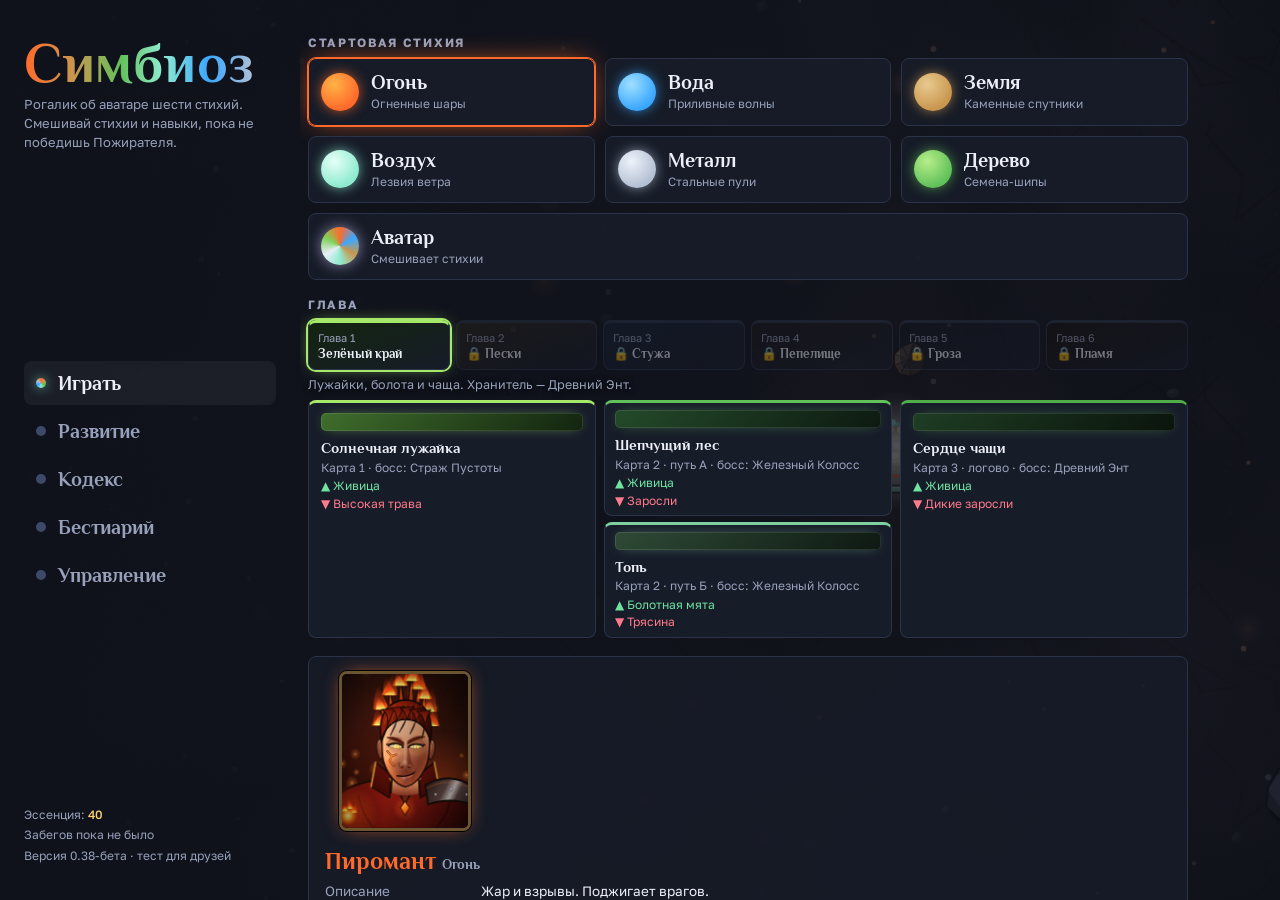
==== index.html @ 27c3c2d1 "Симбиоз v0.38-бета: сохранение забега в безопасной зоне, ходьба мышью (настройка), хранитель 1-й гла" ====
<!doctype html><html><head><meta charset=utf8><meta name=viewport content="width=device-width,initial-scale=1,viewport-fit=cover"><style>:root{color-scheme:light;box-sizing:border-box;padding-top:env(safe-area-inset-top,0px);padding-bottom:env(safe-area-inset-bottom,0px)}html{scroll-padding-top:env(safe-area-inset-top,0px)}body{margin:0;padding:0;font:14px -apple-system,BlinkMacSystemFont,sans-serif;background:#fff;color:#000}img{max-width:100%}[hidden]:not([hidden=until-found i]){display:none!important}</style></head><body>
<title>Симбиоз</title>
<link rel="stylesheet" href="https://fonts.googleapis.com/css2?family=Golos+Text:wght@400;500;700&family=Philosopher:wght@400;700&display=swap">
<style>
/* Layout: full-bleed arena canvas; menu is a left nav + right panel over a live avatar demo; in a run the HUD is a thin top strip plus a Dota-style dock (portrait, skill row over HP/mana, ult, 6-slot backpack). Single dark look by choice. */
:root{
  --ground:#0f121b;--panel:#171c29;--panel2:#1e2435;--line:#2b3348;--line2:#3d4968;
  --text:#eceff7;--dim:#98a1ba;
  --fire:#ff6a2b;--water:#3aa7ff;--earth:#c9974f;--air:#8febd0;--metal:#b4c0d4;--wood:#62c15a;
  --xp:#b79bff;--hp:#e0485c;--mana:#4f8cff;--gold:#ffd36b;--danger:#ff4d5e;
  --f-display:'Philosopher',Georgia,serif;
  --f-body:'Golos Text',system-ui,-apple-system,'Segoe UI',Roboto,sans-serif;
  color-scheme:dark;
}
*{box-sizing:border-box}
html,body{height:100%}
body{margin:0;background:var(--ground);color:var(--text);font:400 15px/1.45 var(--f-body);overflow:hidden;-webkit-user-select:none;user-select:none;touch-action:none}
button{font:inherit;color:inherit;cursor:pointer}
button:focus-visible,input:focus-visible,summary:focus-visible{outline:2px solid var(--air);outline-offset:2px}
#stage{position:fixed;inset:0;overflow:hidden;background:var(--ground)}
#c{position:absolute;inset:0;display:block;touch-action:none}
[hidden]{display:none!important}

.orb{--s:34px;width:var(--s);height:var(--s);border-radius:50%;flex:none;background:radial-gradient(circle at 35% 30%,var(--c2),var(--c1) 70%);box-shadow:0 0 14px -2px var(--c1)}
.orb.dual{background:conic-gradient(from 200deg,var(--c1) 0 50%,var(--c2) 50% 100%);box-shadow:0 0 14px -2px var(--c1),0 0 14px -2px var(--c2)}
.orb.sm{--s:16px}
.coin{display:inline-block;width:.8em;height:.8em;border-radius:50%;background:radial-gradient(circle at 35% 30%,#fff1b8,var(--gold) 65%,#b98a1c);vertical-align:-1px;margin-right:.3em}

/* ---------- HUD ---------- */
#hud{position:absolute;inset:0;pointer-events:none;padding:calc(10px + env(safe-area-inset-top,0px)) 16px 0}
.top{display:flex;gap:16px;align-items:flex-start;justify-content:space-between}
.wavebox{display:grid;gap:2px;min-width:0;flex:0 1 260px}
.wl{font:700 18px/1.1 var(--f-display);letter-spacing:.02em;text-shadow:0 2px 10px rgba(0,0,0,.7)}
.wt{font:700 34px/1 var(--f-display);font-variant-numeric:tabular-nums;text-shadow:0 2px 12px rgba(0,0,0,.7)}
.ws{font-size:12.5px;color:var(--dim);max-width:36ch;text-shadow:0 1px 6px rgba(0,0,0,.8)}
.bossbar{flex:1 1 260px;max-width:560px;display:grid;gap:4px;justify-items:center;min-width:0}
.bossbar .bn{font:700 16px var(--f-display);letter-spacing:.05em;text-shadow:0 2px 10px rgba(0,0,0,.8);text-align:center}
.bar{position:relative;height:14px;background:rgba(255,255,255,.09);border-radius:3px;overflow:hidden;width:100%}
.bar i{position:absolute;inset:0;transform-origin:left center}
.bar span{position:absolute;inset:0;display:grid;place-items:center;font-size:11px;font-weight:700;letter-spacing:.04em;font-variant-numeric:tabular-nums;text-shadow:0 1px 2px rgba(0,0,0,.7)}
.bar em{position:absolute;right:7px;top:0;bottom:0;display:flex;align-items:center;font-style:normal;font-size:10px;font-weight:700;opacity:.85;text-shadow:0 1px 2px #000;font-variant-numeric:tabular-nums}
.bar.boss{height:12px}.bar.boss i{background:linear-gradient(90deg,#8d3dd0,#d58bff)}
.bar.hp i{background:linear-gradient(90deg,#c03247,#ff6b7f)}
.bar.mp i{background:linear-gradient(90deg,#2c63d6,#78aeff)}
.meta{display:grid;justify-items:end;gap:3px;flex:none}
.gold{font:700 24px/1 var(--f-display);color:var(--gold);font-variant-numeric:tabular-nums;text-shadow:0 2px 10px rgba(0,0,0,.7)}
.sub{font-size:12.5px;color:var(--dim);font-variant-numeric:tabular-nums;text-shadow:0 1px 6px rgba(0,0,0,.8)}
.ghost{pointer-events:auto;background:rgba(23,28,41,.7);border:1px solid var(--line);border-radius:4px;padding:4px 10px;font-size:12.5px;color:var(--dim)}
.ghost:hover{color:var(--text);border-color:var(--dim)}
.act{pointer-events:auto;background:var(--text);color:#10131c;border:0;border-radius:6px;padding:8px 14px;font-weight:700;font-size:13px}
.act:hover{background:#fff}
.toast{position:absolute;left:16px;right:16px;top:26%;text-align:center;font:700 clamp(22px,5vw,36px)/1.15 var(--f-display);text-shadow:0 2px 18px rgba(0,0,0,.85);animation:toast 2.6s ease both;pointer-events:none}
.fps{position:fixed;left:8px;bottom:8px;z-index:60;padding:2px 6px;border-radius:4px;background:rgba(0,0,0,.6);font:600 11px var(--f-body);color:#9fe0ff;pointer-events:none;font-variant-numeric:tabular-nums}
.hint{position:absolute;left:50%;top:86px;transform:translateX(-50%);width:max-content;max-width:min(520px,calc(100% - 32px));background:rgba(11,14,22,.93);border:1px solid var(--line2);border-left:3px solid #ffd36b;border-radius:10px;padding:10px 14px;font-size:14px;line-height:1.4;color:#dfe5f3;pointer-events:none;box-shadow:0 10px 30px -10px #000;animation:hintIn .35s ease both;z-index:5}
.hint b{display:block;color:#ffd36b;font:700 16px var(--f-display);margin-bottom:2px}
.hint kbd{display:inline-block;padding:0 6px;border:1px solid var(--line2);border-radius:4px;background:#1a2030;font:600 12px var(--f-body);color:#fff}
@keyframes hintIn{from{opacity:0;transform:translate(-50%,-8px)}}
.toast small{display:block;font:400 14px/1.4 var(--f-body);color:var(--dim);margin-top:6px}
@keyframes toast{0%{opacity:0;transform:translateY(8px)}10%{opacity:1;transform:none}82%{opacity:1}100%{opacity:0}}
#prompt{position:absolute;left:50%;transform:translateX(-50%);bottom:calc(var(--dockh,130px) + 18px + env(safe-area-inset-bottom,0px));padding:6px 14px;background:rgba(15,18,27,.85);border:1px solid var(--line2);border-radius:999px;font-size:13px;pointer-events:none}
#useBtn{position:absolute;left:50%;transform:translateX(-50%);bottom:calc(var(--dockh,130px) + 60px + env(safe-area-inset-bottom,0px))}
.dashbtn{display:none;position:absolute;right:calc(14px + env(safe-area-inset-right,0px));bottom:calc(var(--dockh,130px) + 24px + env(safe-area-inset-bottom,0px));width:70px;height:70px;border-radius:50%;place-items:center;pointer-events:auto;background:rgba(143,235,208,.14);border:2px solid rgba(143,235,208,.5);font-weight:700;font-size:12px;letter-spacing:.06em;text-transform:uppercase;touch-action:none}
@media (pointer:coarse){.dashbtn{display:grid}}

/* ---------- Dock ---------- */
#dock{--sz:56px;--isz:44px;position:absolute;left:50%;transform:translateX(-50%);bottom:calc(8px + env(safe-area-inset-bottom,0px));display:flex;align-items:flex-end;gap:12px;padding:10px 12px;background:linear-gradient(#1b2233,#121722);border:1px solid var(--line2);border-radius:12px;box-shadow:0 14px 40px -10px #000,inset 0 1px 0 rgba(255,255,255,.05);pointer-events:auto;max-width:calc(100% - 16px)}
.portrait{--p:0;--c1:#fff;--c2:#aaa;position:relative;width:84px;height:84px;border-radius:50%;flex:none;background:conic-gradient(var(--xp) calc(var(--p)*1%),rgba(255,255,255,.1) 0);display:grid;place-items:center}
.portrait .pin{width:72px;height:72px;border-radius:50%;background:#0f131c;display:grid;place-items:center;position:relative}
.portrait .orb{--s:44px}
.portrait.pframe{width:122px;height:146px;border-radius:10px 10px 4px 10px;padding:4px;display:block;background:linear-gradient(160deg,#6a5530,#2a2214 40%,#4a3c22 70%,#8a7040);box-shadow:0 0 0 1px #000,0 0 22px -6px var(--c1),inset 0 1px 0 rgba(255,255,255,.25)}
.pframe canvas{display:block;width:114px;height:138px;border-radius:7px 7px 2px 7px;background:#000}
.pframe .shine{position:absolute;inset:4px;border-radius:7px 7px 2px 7px;pointer-events:none;background:linear-gradient(180deg,rgba(255,255,255,.07),transparent 22%,transparent 62%,rgba(0,0,0,.7));box-shadow:inset 0 0 14px rgba(0,0,0,.7)}
.pframe .pname{position:absolute;left:9px;right:9px;bottom:14px;font:600 12.5px/1.1 var(--f-display);color:#fff;text-shadow:0 2px 4px #000,0 0 8px #000;pointer-events:none}
.pframe .pname small{display:block;font:700 8.5px var(--f-body);letter-spacing:.12em;text-transform:uppercase;color:var(--c1)}
.pframe .pxp{position:absolute;left:8px;right:8px;bottom:7px;height:5px;border-radius:3px;background:rgba(0,0,0,.65);box-shadow:0 0 0 1px #000;overflow:hidden}
.pframe .pxp i{display:block;height:100%;width:0;background:linear-gradient(90deg,#8a6a20,#ffd56a);box-shadow:0 0 6px #ffd56a}
.portrait.pframe b{right:-9px;top:-9px;bottom:auto;min-width:32px;height:32px;border-radius:50%;background:radial-gradient(circle at 35% 30%,#8a7040,#2a2010 75%);border:0;box-shadow:0 0 0 2px #000,0 0 0 3px #b89a50,0 3px 8px #000;color:#fff4d0}
.pframe.hurt{animation:phurt .9s ease-in-out infinite}
@keyframes phurt{50%{box-shadow:0 0 0 1px #000,0 0 26px 2px #d01010,inset 0 1px 0 rgba(255,255,255,.25)}}
.pdetail .mpc{float:right;width:132px;height:160px;margin:0 0 8px 14px;border-radius:8px;border:3px solid #6a5530;box-shadow:0 0 0 1px #000,0 0 20px -6px var(--c1);background:#000}
.portrait b{position:absolute;right:-2px;bottom:-2px;min-width:26px;height:26px;padding:0 6px;border-radius:13px;background:var(--panel2);border:1px solid var(--line2);display:grid;place-items:center;font:700 14px var(--f-display);font-variant-numeric:tabular-nums}
.hstats{width:150px;margin-left:10px;align-self:stretch;display:flex;flex-direction:column;justify-content:center;gap:3px;padding:2px 2px 2px 0}
.hstats .sh{font:600 9.5px var(--f-body);letter-spacing:.16em;text-transform:uppercase;color:#6a7591;margin:0 0 3px 2px;padding-bottom:4px;border-bottom:1px solid rgba(255,255,255,.07);display:flex;justify-content:space-between;gap:6px}
.hstats .sh b{color:var(--c1);letter-spacing:.06em;white-space:nowrap}
.st{--sc:#fff;display:grid;grid-template-columns:22px 1fr auto;align-items:center;gap:7px;padding:3px 6px 3px 3px;border-radius:6px;background:linear-gradient(90deg,rgba(255,255,255,.035),transparent);font-variant-numeric:tabular-nums;cursor:help;pointer-events:auto}
.st:hover{background:linear-gradient(90deg,rgba(255,255,255,.09),transparent)}
.st i{width:22px;height:22px;border-radius:6px;display:grid;place-items:center;background:radial-gradient(circle at 35% 30%,color-mix(in srgb,var(--sc) 35%,#000),#0b0e15 85%);box-shadow:inset 0 0 0 1px color-mix(in srgb,var(--sc) 45%,transparent),0 0 8px -3px var(--sc)}
.st svg{width:13px;height:13px;fill:none;stroke:var(--sc);stroke-width:2;stroke-linecap:round;stroke-linejoin:round}
.st span{font-size:11px;color:#93a0bc;white-space:nowrap}
.st b{font:700 14px var(--f-display);color:#f2f5fb;text-shadow:0 1px 2px #000}
.st.main{box-shadow:inset 0 0 0 1px color-mix(in srgb,var(--sc) 55%,transparent);background:linear-gradient(90deg,color-mix(in srgb,var(--sc) 18%,transparent),transparent)}
.st.main span::after{content:' ★';color:#ffd36b;font-size:10px}
.st .up{font-size:9px;color:#6fe3a0;margin-left:3px;font-family:var(--f-body)}
@media(max-width:760px){.hstats{display:none}}
.dmain{display:grid;gap:8px;min-width:0}
.skills{display:flex;gap:6px;align-items:flex-end}
.skrow{display:flex;gap:10px;align-items:flex-end}
.slot.pas{--sz:52px;border-radius:50%;border:2px solid #000;box-shadow:0 0 0 2px var(--c1),0 0 12px -2px var(--c1);background:#0c1018;cursor:pointer;overflow:visible;margin-bottom:4px}
.slot.pas canvas{width:100%;height:100%;border-radius:50%;display:block}
.slot.pas .pp{position:absolute;left:50%;bottom:-8px;transform:translateX(-50%);display:flex;gap:2px}
.slot.pas .pp b{width:9px;height:5px;border-radius:2px;background:#222a3a;border:1px solid #000}.slot.pas .pp b.on{background:var(--c1);box-shadow:0 0 5px var(--c1)}
.slot.pas.can{animation:pasp 1s infinite alternate}@keyframes pasp{to{box-shadow:0 0 0 2px #ffd36a,0 0 16px #ffd36a}}
.tip .pl{opacity:.45;margin-top:3px}.tip .pl.on{opacity:1}
@media(max-width:700px){.slot.pas{--sz:40px}}
.dbars{display:grid;gap:4px;min-width:0}
.dbars .bar{height:20px}.dbars .bar.mp{height:15px}
.slot{--c1:#4a5575;--c2:#8d99b8;position:relative;width:var(--sz);height:var(--sz);border-radius:9px;border:1px solid var(--line2);padding:0;overflow:hidden;color:#fff;background:radial-gradient(circle at 30% 22%,var(--c2) -20%,var(--c1) 62%,#0d1018 150%);box-shadow:inset 0 0 0 1px rgba(0,0,0,.35),0 0 14px -6px var(--c1);flex:none}
.slot.empty{background:rgba(255,255,255,.03);border:1px dashed var(--line2);box-shadow:none;color:var(--dim)}
.slot.ult.locked{filter:grayscale(.8);opacity:.6}
.slot.sk.auto{animation:autoPulse 1.6s ease-in-out infinite}
@keyframes autoPulse{50%{box-shadow:inset 0 0 0 2px #ffd36b,0 0 14px -2px #ffd36b}}
.slot .autob{position:absolute;right:3px;top:3px;min-width:14px;height:14px;padding:0 3px;border-radius:4px;background:#ffd36b;color:#1a1408;font:800 10px/14px var(--f-body);text-align:center;pointer-events:none}
.slot.ult{--sz:64px;width:64px;height:64px;border-color:var(--gold);box-shadow:inset 0 0 0 1px rgba(0,0,0,.35),0 0 18px -4px var(--c1)}
.slot:hover{border-color:#fff}
.slot .ic{position:absolute;inset:0;display:grid;place-items:center}
.slot .ic svg{width:58%;height:58%;filter:drop-shadow(0 1px 2px rgba(0,0,0,.6))}
.slot .key{position:absolute;left:3px;top:2px;font-size:11px;font-weight:700;color:#fff;text-shadow:0 1px 2px #000;padding:0 3px;background:rgba(0,0,0,.45);border-radius:3px}
.slot .cost{position:absolute;right:3px;bottom:2px;font-size:10.5px;font-weight:700;color:#9cc4ff;text-shadow:0 1px 2px #000;font-variant-numeric:tabular-nums}
.slot .lv{position:absolute;left:3px;bottom:3px;display:flex;gap:1.5px}
.slot .lv u{width:4px;height:4px;border-radius:50%;background:rgba(255,255,255,.28);text-decoration:none}
.slot .lv u.on{background:#fff}
.slot .cdov{position:absolute;inset:0;background:rgba(8,10,16,.74);transform-origin:bottom center;transform:scaleY(0)}
.slot .cdt{position:absolute;inset:0;display:grid;place-items:center;font:700 18px var(--f-display);text-shadow:0 1px 3px #000;font-variant-numeric:tabular-nums}
.slot.nomana{filter:saturate(.35) brightness(.72);border-color:#33508a}
.slot .ch{position:absolute;right:3px;top:2px;font-size:11px;font-weight:700;background:rgba(0,0,0,.55);padding:0 4px;border-radius:3px}
.slot.item{--sz:var(--isz);width:var(--isz);height:var(--isz)}
.bag{display:grid;grid-template-columns:repeat(3,var(--isz));gap:5px}
.bagbox{display:grid;gap:5px;justify-items:end}
.bagbox .gold{font-size:16px}
@media (max-width:760px){
  #dock{--sz:44px;--isz:34px;gap:8px;padding:8px;flex-wrap:wrap;justify-content:center}
  .portrait{width:56px;height:56px}.portrait .pin{width:48px;height:48px}.portrait .orb{--s:30px}.portrait b{min-width:20px;height:20px;font-size:12px}
  .portrait.pframe{width:74px;height:88px;padding:3px}.pframe canvas{width:68px;height:82px}.pframe .pname{display:none}.portrait.pframe b{min-width:24px;height:24px;font-size:12px;right:-7px;top:-7px}.pdetail .mpc{width:96px;height:116px}
  .slot.ult{--sz:50px;width:50px;height:50px}
  .slot .key{font-size:9px}.slot .cost{font-size:9px}
  .skills{gap:4px}
  .wt{font-size:26px}.wl{font-size:15px}
}
#tip{position:fixed;z-index:50;max-width:290px;padding:10px 12px;background:#0b0e16;border:1px solid var(--line2);border-radius:8px;font-size:13px;pointer-events:none;box-shadow:0 10px 30px -8px #000}
#tip .tn{font:700 17px var(--f-display);margin-bottom:2px}
#tip .tm{color:var(--dim);font-size:12px;margin-bottom:6px}
#tip .tm b{color:#9cc4ff;font-weight:500}
#tip .td{color:#cdd3e4}
#tip .tu{margin-top:6px;color:var(--dim);font-size:12px}
.slot .ic svg.ri{width:78%;height:78%}
.ri .a{fill:var(--c1);stroke:#05070c;stroke-width:.9;stroke-linejoin:round}
.ri .b{fill:var(--c2);stroke:#05070c;stroke-width:.7;stroke-linejoin:round}
.ri .h{fill:#fff;opacity:.55}.ri .d{fill:#0b0e16;opacity:.9}.ri .ff{fill:#ffd36b}
.slot.r1{outline:2px solid #6fe39a;outline-offset:-2px}
.slot.r2{outline:2px solid #5fb0ff;outline-offset:-2px}
.slot.r3{outline:2px solid #c47bff;outline-offset:-2px;box-shadow:0 0 12px -2px #c47bff}
.slot.r4{outline:2px solid #ffb347;outline-offset:-2px;box-shadow:0 0 16px -2px #ffb347;animation:rarGlow 2.2s ease-in-out infinite}
@keyframes rarGlow{50%{box-shadow:0 0 22px 0 #ffb347}}
.item[data-r]{border-color:color-mix(in srgb,var(--rc) 45%,var(--line));background:linear-gradient(180deg,color-mix(in srgb,var(--rc) 16%,transparent),transparent 70px),var(--panel2)}
.item .rar{font-weight:700}
#tip .tsyn{margin-top:6px;padding:6px 8px;border-radius:6px;background:rgba(255,255,255,.04);border:1px dashed var(--line2);font-size:12px;color:var(--dim)}
#tip .tsyn b{color:#c9b3ff}#tip .tsyn.on{border-style:solid;border-color:#c47bff;color:#e0d4ff}#tip .tsyn.on b{color:#ffd36b}
#tip .tst{margin-top:6px;display:grid;gap:3px;font-size:12.5px}
#tip .tst div{display:flex;justify-content:space-between;gap:10px}
#tip .tst i{font-style:normal;color:var(--dim);white-space:nowrap}#tip .tst i b{color:#e8eef8}


/* ---------- Overlays ---------- */
.overlay{position:absolute;inset:0;display:flex;padding:16px;overflow:auto;touch-action:pan-y;background:rgba(10,12,18,.82)}
.overlay>*{margin:auto}
h2.sec{margin:0 0 8px;font:700 12px/1.2 var(--f-body);letter-spacing:.14em;text-transform:uppercase;color:var(--dim)}
.chips{display:flex;flex-wrap:wrap;gap:6px}
.chip{display:inline-flex;align-items:center;gap:7px;padding:4px 10px 4px 7px;background:rgba(23,28,41,.85);border:1px solid var(--line);border-radius:999px;font-size:12.5px}
.chip b{font-weight:500}
.chip.stat{padding:3px 9px;color:var(--dim)}.chip.stat b{color:var(--text)}
.pips{display:inline-flex;gap:2px}
.pips u{width:5px;height:9px;border-radius:1px;background:rgba(255,255,255,.14);text-decoration:none}
.pips u.on{background:var(--c1)}
.btn{background:var(--text);color:#10131c;border:0;border-radius:6px;padding:11px 20px;font-weight:700}
.btn:hover{background:#fff}
.btn:disabled{opacity:.4;cursor:not-allowed}
.btn.alt{background:transparent;color:var(--text);border:1px solid var(--line2)}
.btn.alt:hover{border-color:var(--dim);background:transparent}
.btn.sm{padding:6px 12px;font-size:13px}
.btn.danger{background:transparent;color:var(--danger);border:1px solid #6a2b36}

/* menu */
#menu{position:absolute;inset:0;display:grid;grid-template-columns:minmax(230px,300px) minmax(0,1fr);background:linear-gradient(90deg,rgba(15,18,27,.97) 0,rgba(15,18,27,.9) 40%,rgba(15,18,27,.55) 100%)}
.mnav{padding:clamp(18px,4vh,36px) 24px;display:flex;flex-direction:column;justify-content:space-between;gap:20px;min-height:0}
h1{margin:0;font:700 clamp(40px,4.4vw,60px)/.95 var(--f-display);letter-spacing:.01em;background:linear-gradient(90deg,var(--fire),var(--earth) 22%,var(--wood) 42%,var(--air) 60%,var(--water) 80%,var(--metal));-webkit-background-clip:text;background-clip:text;color:transparent;width:fit-content}
.tag{margin:6px 0 0;color:var(--dim);font-size:13px;max-width:30ch}
.tabs{display:grid;gap:4px}
.tab{display:flex;align-items:center;gap:12px;text-align:left;background:none;border:0;border-radius:8px;padding:11px 12px;font:700 20px var(--f-display);color:var(--dim)}
.tab::before{content:"";width:10px;height:10px;border-radius:50%;background:var(--line2);flex:none}
.tab:hover{color:var(--text)}
.tab.on{color:var(--text);background:rgba(255,255,255,.05)}
.tab.on::before{background:conic-gradient(var(--fire),var(--earth),var(--wood),var(--air),var(--water),var(--metal),var(--fire));box-shadow:0 0 12px -1px var(--air)}
.mfoot{font-size:12px;color:var(--dim);display:grid;gap:3px}
.mfoot b{color:var(--gold);font-weight:500}
.mpanel{padding:clamp(18px,4vh,36px) 24px clamp(18px,4vh,36px) 8px;overflow:auto;touch-action:pan-y;min-width:0}
.mpanel>section{display:grid;gap:18px;max-width:880px}
.picks{display:grid;grid-template-columns:repeat(3,minmax(0,1fr));gap:10px}
.pick.ava{grid-column:1/-1}.pick.ava .orb{background:conic-gradient(#ff6a2b,#3aa7ff,#c9974f,#8febd0,#e8eef8,#7fd15a,#ff6a2b)!important;box-shadow:0 0 14px rgba(216,200,255,.6)}
.pick{display:grid;grid-template-columns:auto 1fr;gap:3px 12px;align-items:center;text-align:left;padding:12px;background:rgba(23,28,41,.9);border:1px solid var(--line);border-radius:8px;min-width:0}
.pick .orb{--s:38px;grid-row:1/3}
.pick b{font:700 20px/1.1 var(--f-display)}
.pick small{color:var(--dim);font-size:12px;line-height:1.35}
.pick.on{border-color:var(--c1);box-shadow:0 0 0 1px var(--c1),0 0 28px -8px var(--c1)}
.pick:hover{border-color:var(--c1)}
.pdetail{display:grid;gap:8px;padding:14px 16px;background:rgba(23,28,41,.8);border:1px solid var(--line);border-radius:8px}
.pdetail h3{margin:0;font:700 24px var(--f-display)}
.pdetail dl{display:grid;grid-template-columns:auto 1fr;gap:4px 14px;margin:0;font-size:13.5px}
.pdetail dt{color:var(--dim)}.pdetail dd{margin:0}
.playrow{display:flex;gap:12px;align-items:center;flex-wrap:wrap}
.maps{grid-template-columns:repeat(2,minmax(0,1fr))}
.msw{grid-row:1/3;width:38px;height:38px;border-radius:9px;background:linear-gradient(135deg,var(--a),var(--b));box-shadow:inset 0 0 0 1px rgba(255,255,255,.12),0 0 16px -4px var(--c1)}
.metas{display:grid;grid-template-columns:repeat(auto-fill,minmax(235px,1fr));gap:10px}
.meta-card{display:grid;gap:6px;padding:12px 14px;background:rgba(23,28,41,.9);border:1px solid var(--line);border-radius:8px}
.meta-card h4{margin:0;font:700 18px var(--f-display)}
.meta-card p{margin:0;font-size:13px;color:var(--dim)}
.meta-card .row{display:flex;justify-content:space-between;align-items:center;gap:8px}
.ess{font:700 22px var(--f-display);color:#9fe0ff}
details{background:rgba(23,28,41,.85);border:1px solid var(--line);border-radius:8px;padding:2px 14px}
summary{cursor:pointer;padding:11px 0;font:700 18px var(--f-display)}
details>div{padding:2px 0 14px;display:grid;gap:8px}
.cx{display:grid;grid-template-columns:auto 1fr;gap:3px 12px;align-items:start;font-size:13.5px;padding:6px 0;border-top:1px solid var(--line)}
.cx:first-child{border-top:0}
.bs{display:grid;grid-template-columns:repeat(auto-fill,minmax(250px,1fr));gap:10px}
.be{display:grid;grid-template-columns:72px 1fr;gap:4px 12px;padding:12px;border:1px solid var(--line);border-radius:8px;background:rgba(255,255,255,.03)}
.be .ic{grid-row:1/4;width:64px;height:64px;border-radius:50%;margin:4px;background:radial-gradient(circle at 50% 45%,color-mix(in srgb,var(--bc) 22%,#1a2030),#0b0e16 72%)}
.be .ic.phys{box-shadow:0 0 0 3px #ff5a4a,0 0 0 6px rgba(255,90,74,.25);clip-path:none;outline:2px dashed #ff5a4a;outline-offset:5px}
.be .ic.magic{box-shadow:0 0 0 3px #5ab0ff,0 0 16px 3px #5ab0ff}
.be .ic.mixed{box-shadow:0 0 0 3px #ff5a4a,0 0 0 6px #5ab0ff}
.be strong{font:700 17px var(--f-display)}
.be .tp{font-size:11px;letter-spacing:.08em;text-transform:uppercase;font-weight:700}
.be .tp.phys{color:#ff7a6a}.be .tp.magic{color:#7ac0ff}.be .tp.mixed{color:#e0a8ff}
.be .bst{grid-column:2;font-size:12.5px;color:#c5cbdd}.be p{grid-column:1/-1;margin:4px 0 0;font-size:12.5px;color:var(--dim)}
.cx b{font-weight:500}.cx span{color:var(--dim)}
.kgrid{display:grid;grid-template-columns:repeat(auto-fill,minmax(250px,1fr));gap:6px 20px}
.krow{display:flex;justify-content:space-between;align-items:center;gap:10px;padding:5px 0;border-bottom:1px solid var(--line);font-size:14px}
.kbtn{min-width:78px;padding:5px 10px;background:var(--panel2);border:1px solid var(--line2);border-radius:5px;font-weight:700;font-size:13px}
.kbtn.listen{border-color:var(--air);color:var(--air)}
.setrow{display:flex;gap:16px;align-items:center;flex-wrap:wrap}
input[type=range]{accent-color:var(--air)}
@media (max-width:760px){
  #menu{grid-template-columns:minmax(0,1fr);grid-template-rows:auto minmax(0,1fr);background:rgba(15,18,27,.93)}
  .mnav{padding:12px 16px 4px;flex-direction:column;gap:8px}
  .tabs{grid-auto-flow:column;grid-auto-columns:1fr;overflow:auto}
  .tab{font-size:15px;padding:8px;justify-content:center}.tab::before{display:none}
  .mfoot{display:none}.tag{display:none}h1{font-size:40px}
  .mpanel{padding:10px 16px 16px}
  .picks{grid-template-columns:repeat(2,minmax(0,1fr))}
}

/* level up */
.lu{width:min(880px,100%);display:grid;gap:16px}
.lu h3,.go h3{margin:0;font:700 clamp(30px,6vw,46px)/1 var(--f-display)}
.lu p.s{margin:0;color:var(--dim)}
.cards{display:grid;grid-template-columns:repeat(auto-fit,minmax(215px,1fr));gap:12px}
button.card{position:relative;display:grid;grid-template-columns:44px 1fr;gap:2px 14px;text-align:left;padding:16px;background:var(--panel);border:1px solid var(--line);border-radius:8px;min-width:0}
button.card .orb{grid-column:1;grid-row:1/4;--s:44px;align-self:start}
button.card .tg{grid-column:2;font-size:11px;letter-spacing:.12em;text-transform:uppercase;color:var(--c1)}
button.card strong{grid-column:2;font:700 21px/1.15 var(--f-display)}
button.card em{grid-column:2;font-style:normal;font-size:12.5px;color:var(--dim)}
button.card p{grid-column:1/-1;margin:10px 0 0;color:#c5cbdd;font-size:14px}
button.card.pv{grid-template-columns:1fr}
button.card.pv .orb{display:none}
button.card.pv .tg,button.card.pv strong,button.card.pv em{grid-column:1}
button.card .cprev{grid-column:1;width:100%;height:104px;margin:-4px 0 10px;border-radius:6px;background:radial-gradient(ellipse at 50% 62%,color-mix(in srgb,var(--c1) 24%,#0d1019),#080a11 78%);border:1px solid rgba(255,255,255,.07)}
button.card.pv kbd{z-index:2;background:rgba(6,8,14,.6)}
button.card .cm{grid-column:1/-1;margin-top:6px;font-size:12px;color:#9cc4ff}
button.card kbd{position:absolute;top:10px;right:12px;font:500 11px var(--f-body);color:var(--dim);border:1px solid var(--line);border-radius:3px;padding:0 5px}
button.card:hover,button.card:focus-visible{border-color:var(--c1);box-shadow:0 0 0 1px var(--c1),0 12px 30px -14px var(--c1);outline:none;transform:translateY(-2px)}
button.card.fuse{background:linear-gradient(var(--panel),var(--panel)) padding-box,linear-gradient(120deg,var(--c1),var(--c2)) border-box;border:1px solid transparent}
button.card.fuse .tg{background:linear-gradient(90deg,var(--c1),var(--c2));-webkit-background-clip:text;background-clip:text;color:transparent;font-weight:700}

/* tree */
.tr{width:min(1040px,100%);margin:auto;display:grid;gap:12px;background:var(--panel);border:1px solid var(--line);border-radius:12px;padding:16px}
.trh{display:flex;justify-content:space-between;align-items:center;gap:12px}
.trh h3{margin:0;font:700 30px var(--f-display)}.trh p{margin:2px 0 0;color:var(--dim);font-size:13px}
.trb{display:grid;grid-template-columns:230px minmax(0,1fr);gap:14px}
.trl{display:grid;gap:5px;align-content:start;max-height:70vh;overflow:auto}
.trl h4{margin:8px 0 2px;font-size:11px;letter-spacing:.14em;text-transform:uppercase;color:var(--dim)}
.trl button{display:flex;align-items:center;justify-content:space-between;gap:8px;text-align:left;padding:5px 8px;border:1px solid var(--line);border-radius:6px;background:rgba(255,255,255,.03);font-size:14px}
.trl button small{color:var(--dim);font-size:11px}
.trl button.sel{border-color:var(--c1,#9cc4ff);box-shadow:0 0 0 1px var(--c1,#9cc4ff)}
.trl button.lock{opacity:.45}
.trl button .tl{flex:1;display:grid;gap:1px;min-width:0}.trl button .tl b{font-weight:500}
.trl .tth{width:52px;height:30px;flex:none;border-radius:5px;background:radial-gradient(circle,#1d2333,#0c0f17);box-shadow:inset 0 0 0 1px rgba(255,255,255,.06)}
.rtag{font-size:10px;letter-spacing:.06em;text-transform:uppercase;font-weight:700}
.trl h4 .eo{display:inline-block;width:9px;height:9px;border-radius:50%;margin-right:6px;background:var(--ec);box-shadow:0 0 6px var(--ec)}
.trpv{width:100%;max-width:440px;height:auto;aspect-ratio:440/208;border-radius:8px;background:radial-gradient(circle at 50% 60%,#1d2333,#0b0e15);box-shadow:inset 0 0 0 1px var(--line)}
.trr{display:grid;gap:10px;align-content:start}
.trr .th{display:flex;justify-content:space-between;gap:10px;flex-wrap:wrap;align-items:center}
.trr .th strong{font:700 24px var(--f-display)}.trr .th span{color:var(--dim);font-size:13px}
.nd{display:grid;grid-template-columns:1fr auto;gap:2px 12px;padding:12px;border:1px solid var(--line);border-radius:8px;background:rgba(255,255,255,.03)}
.nd strong{font:700 17px var(--f-display)}.nd p{grid-column:1;margin:2px 0 0;color:#c5cbdd;font-size:13.5px}
.nd .pips{display:flex;gap:4px;align-items:center}.nd .pips i{width:11px;height:11px;border-radius:50%;border:1px solid var(--c1,#9cc4ff)}.nd .pips i.on{background:var(--c1,#9cc4ff)}
.nd button{grid-column:2;grid-row:1/3;align-self:center;padding:8px 14px;border-radius:6px;background:var(--c1,#4a7bd0);color:#0b0d14;font-weight:700}
.nd button:disabled{opacity:.35;background:#555;color:#ddd}
.nd .rq{grid-column:1;font-size:12px;color:#e0a46a}
.nd.max{border-color:var(--c1)}
#treeBtn.has{animation:trp 1.1s infinite alternate;border-color:#ffd36a;color:#ffd36a}
@keyframes trp{to{box-shadow:0 0 14px #ffd36a}}
@media(max-width:700px){.trb{grid-template-columns:1fr}.trl{max-height:22vh;grid-template-columns:1fr 1fr}}

/* shop */
.shop{width:min(1000px,100%);display:grid;grid-template-columns:minmax(0,1fr) 250px;gap:16px;background:var(--panel);border:1px solid var(--line);border-radius:12px;padding:18px}
.shop-head{grid-column:1/-1;display:flex;justify-content:space-between;align-items:center;gap:12px;flex-wrap:wrap}
.shop-head h3{margin:0;font:700 28px var(--f-display)}
.shop-head p{margin:2px 0 0;color:var(--dim);font-size:13px;font-style:italic}
.mtabs{display:flex;gap:6px;flex-wrap:wrap}
.mtabs .btn{padding:6px 12px;font-size:13px}.mtabs .btn.on{background:var(--text);color:#10131c}
.stock{display:grid;grid-template-columns:repeat(auto-fill,minmax(215px,1fr));gap:10px;align-content:start}
.item{--c1:#4a5575;--c2:#8d99b8;display:grid;grid-template-columns:44px 1fr;gap:4px 12px;padding:12px;background:var(--panel2);border:1px solid var(--line);border-radius:8px;text-align:left;min-width:0}
.item .slot{--sz:44px;grid-row:1/3;pointer-events:none}
.item strong{font:700 17px/1.15 var(--f-display)}
.item .tags{font-size:11px;color:var(--dim);letter-spacing:.06em;text-transform:uppercase}
.item p{grid-column:1/-1;margin:2px 0 0;font-size:13px;color:#c5cbdd}
.item .buy{grid-column:1/-1;display:flex;justify-content:space-between;align-items:center;margin-top:4px}
.item.sold{opacity:.4}
.price{font:700 16px var(--f-display);color:var(--gold);font-variant-numeric:tabular-nums}
.price.no{color:var(--danger)}
.bagside{display:grid;gap:10px;align-content:start}
.bagside .bag{--isz:52px}
.bagside .hint{font-size:12px;color:var(--dim)}
@media (max-width:760px){.shop{grid-template-columns:1fr}}

.ascrow{display:flex;align-items:center;gap:12px;margin-top:12px;padding:10px 12px;border:1px solid var(--line);border-radius:10px;background:var(--panel2)}
.ascrow>div{flex:1;display:grid;gap:2px}.ascrow b{font:700 16px var(--f-display)}
.gowhy{margin:0;padding:10px 12px;border-radius:8px;background:rgba(255,77,94,.1);border:1px solid rgba(255,77,94,.35);color:#ffc2c8;font-size:14px}
.gowhy b{color:#fff}
.dmgl{display:grid;gap:5px;max-height:220px;overflow:auto}
.dmgl .dr{display:grid;grid-template-columns:minmax(0,150px) 1fr 84px;gap:10px;align-items:center;font-size:13px}
.dmgl .dr span{white-space:nowrap;overflow:hidden;text-overflow:ellipsis}
.dmgl .dr i{display:block;height:8px;border-radius:4px;background:linear-gradient(90deg,var(--c1,#9cc4ff),color-mix(in srgb,var(--c1,#9cc4ff) 55%,#fff));min-width:2px}
.dmgl .dr b{text-align:right;font-variant-numeric:tabular-nums;color:#c5cbdd;font-weight:500}
.go{width:min(580px,100%);display:grid;gap:16px;background:var(--panel);border:1px solid var(--line);border-radius:12px;padding:24px}
.go dl{display:grid;grid-template-columns:repeat(4,minmax(0,1fr));gap:10px;margin:0}
.go dl div{background:var(--panel2);border-radius:6px;padding:10px 12px}
.go dt{font-size:11px;letter-spacing:.1em;text-transform:uppercase;color:var(--dim)}
.go dd{margin:2px 0 0;font:700 24px/1.1 var(--f-display);font-variant-numeric:tabular-nums}
.go .row{display:flex;flex-wrap:wrap;gap:10px;align-items:center}
.pausebox{width:min(520px,100%);display:grid;gap:12px;justify-items:start;background:var(--panel);border:1px solid var(--line);border-radius:12px;padding:22px 26px}
.pausebox h3{margin:0;font:700 34px/1 var(--f-display)}
.sgrid{display:grid;grid-template-columns:repeat(2,minmax(0,1fr));gap:2px 24px;width:100%;font-size:13px}
.sgrid div{display:flex;justify-content:space-between;gap:12px;border-bottom:1px solid var(--line);padding:4px 0}
.sgrid span{color:var(--dim)}.sgrid b{font-weight:500;font-variant-numeric:tabular-nums}
@media (max-width:480px){.sgrid{grid-template-columns:minmax(0,1fr)}.go dl{grid-template-columns:repeat(2,minmax(0,1fr))}}
@media (prefers-reduced-motion:reduce){.toast{animation:none}button.card:hover{transform:none}}

#biome{position:absolute;left:50%;top:11%;transform:translateX(-50%);width:min(580px,calc(100% - 32px));text-align:center;pointer-events:none;animation:biomeIn 7s ease both}
#biome .bn{font:700 42px/1.05 var(--f-display);text-shadow:0 2px 28px var(--bc,#fff),0 0 2px #000}
#biome .bs{color:#c5cbdd;font-size:14px;margin:6px 0 12px;text-shadow:0 1px 8px #000}
#biome .bm{display:grid;gap:6px;text-align:left}
#biome .bm div{padding:8px 12px;border-radius:6px;background:rgba(16,19,28,.82);border:1px solid var(--line);font-size:13.5px;line-height:1.35}
#biome .bm b{margin-right:8px}
.sagecard{display:flex;align-items:center;gap:10px;text-align:left;padding:10px 12px;border-color:var(--c1)}
.sagecard .price{margin-left:auto}
.sagecard small{opacity:.7}
.up{color:#6fe3a0}.dn{color:#ff7a8a}.fo{color:#c9a6ff}
@keyframes biomeIn{0%{opacity:0;transform:translate(-50%,-14px)}6%,88%{opacity:1;transform:translate(-50%,0)}100%{opacity:0}}
#fade{position:absolute;inset:0;pointer-events:none;opacity:0;background:radial-gradient(circle at 50% 50%,var(--fc,#fff),#05060a 85%)}
#fade.fgo{animation:fadeGo 1.5s ease}
@keyframes fadeGo{0%{opacity:0}26%{opacity:.96}100%{opacity:0}}
.ws.mp{max-width:46ch;line-height:1.35}
.route{display:grid;grid-template-columns:repeat(3,minmax(0,1fr));gap:8px}
.rt{display:grid;gap:2px;padding:10px 12px;background:var(--panel);border:1px solid var(--line);border-radius:8px;border-top:3px solid var(--c1)}
.rt .msw{width:100%;height:18px;margin-bottom:6px;border-radius:5px;background:linear-gradient(135deg,var(--a),var(--b));box-shadow:inset 0 0 0 1px rgba(255,255,255,.1),0 0 14px -6px var(--c1)}
.rt b{font:700 15px/1.15 var(--f-display)}.rt small{color:var(--dim);font-size:12px}.rt em{font-style:normal;font-size:12px;line-height:1.3}
@media (max-width:760px){.route{grid-template-columns:repeat(2,minmax(0,1fr))}}
/* главы */
.chrow{display:grid;grid-template-columns:repeat(6,minmax(0,1fr));gap:6px}
.chb{display:grid;gap:1px;text-align:left;padding:7px 9px;border-radius:8px;border:1px solid var(--line);background:linear-gradient(160deg,var(--b),var(--panel));color:inherit;cursor:pointer;border-top:3px solid var(--c1)}
.chb small{color:var(--dim);font-size:11px}.chb b{font:700 13px/1.15 var(--f-display)}
.chb.on{box-shadow:0 0 0 2px var(--c1),0 0 18px -6px var(--c1)}
.chb:disabled{opacity:.45;cursor:default;border-top-color:var(--line)}
.rfork{display:grid;gap:6px}.rfork .rt{padding:7px 10px}
@media(max-width:760px){.chrow{grid-template-columns:repeat(3,minmax(0,1fr))}.route{grid-template-columns:1fr}}
.route>.rt{align-content:start}
.controw{display:flex;align-items:center;gap:12px;padding:12px 14px;border:1px solid #ffd36b;border-radius:10px;background:linear-gradient(120deg,rgba(255,211,107,.12),var(--panel2));margin-bottom:12px}
.controw>div{flex:1;display:grid;gap:2px}.controw b{font:700 16px var(--f-display);color:#ffd36b}
</style>

<div id="stage">
  <canvas id="c"></canvas>

  <div id="hud" hidden>
    <div class="top">
      <div class="wavebox">
        <div class="wl" id="waveL">Волна 1 / 12</div>
        <div class="wt" id="waveT">1:00</div>
        <div class="ws" id="waveS"></div>
        <div class="ws mp" id="mapS"></div>
      </div>
      <div class="bossbar" id="boss" hidden><div class="bn" id="bossN"></div><div class="bar boss"><i id="bossF"></i></div></div>
      <div class="meta">
        <div class="gold" id="gold"><span class="coin"></span>0</div>
        <div class="sub" id="kl">0 убито</div>
        <button id="treeBtn" class="ghost" type="button">Навыки (T)</button>
        <button id="pauseBtn" class="ghost" type="button">Пауза</button>
        <button id="skipBtn" class="act" type="button" hidden>Начать волну</button>
      </div>
    </div>
    <div id="biome" hidden></div>
    <div id="toast" class="toast" hidden></div>
    <div id="hint" class="hint" hidden></div>
    <div id="fps" class="fps" hidden></div>
    <div id="prompt" hidden></div>
    <button id="useBtn" class="act" type="button" hidden>Торговец</button>
    <button id="dashBtn" class="dashbtn" type="button">Рывок</button>
    <div id="dock">
      <div class="portrait pframe" id="portrait"><canvas id="pc"></canvas><div class="shine"></div><div class="pname"><small id="pel"></small><span id="pname"></span></div><div class="pxp"><i id="pxpF"></i></div><b id="portLv">1</b><span class="orb" id="portOrb" hidden></span></div>
      <div class="hstats" id="hstats"></div>
      <div class="dmain">
        <div class="skrow"><div id="pasw"></div><div class="skills" id="skills"></div></div>
        <div class="dbars">
          <div class="bar hp"><i id="hpF"></i><span id="hpT"></span><em id="hpR"></em></div>
          <div class="bar mp"><i id="mpF"></i><span id="mpT"></span><em id="mpR"></em></div>
        </div>
      </div>
      <div class="bagbox">
        <div class="bag" id="bag"></div>
        <div class="gold" id="gold2"><span class="coin"></span>0</div>
      </div>
    </div>
  </div>

  <div id="menu">
    <div class="mnav">
      <div>
        <h1>Симбиоз</h1>
        <p class="tag">Рогалик об аватаре шести стихий. Смешивай стихии и навыки, пока не победишь Пожирателя.</p>
      </div>
      <div class="tabs" id="tabs"></div>
      <div class="mfoot"><span id="essLine"></span><span id="bestLine"></span><span>Версия 0.38-бета · тест для друзей</span></div>
    </div>
    <div class="mpanel" id="mpanel"></div>
  </div>

  <div id="levelup" class="overlay" hidden>
    <div class="lu">
      <div><h3 id="luT">Новый уровень</h3><p class="s">Выбери одно усиление. Клавиши 1, 2, 3 тоже работают.</p></div>
      <div class="cards" id="cards"></div>
    </div>
  </div>

  <div id="shop" class="overlay" hidden></div>

  <div id="tree" class="overlay" hidden>
    <div class="tr">
      <div class="trh"><div><h3>Древо навыков</h3><p class="s" id="trSp"></p></div><button class="btn alt" id="trClose" type="button">Закрыть (T)</button></div>
      <div class="trb"><div class="trl" id="trList"></div><div class="trr" id="trDet"></div></div>
    </div>
  </div>

  <div id="pause" class="overlay" hidden>
    <div class="pausebox">
      <h3>Пауза</h3>
      <div class="sgrid" id="sgrid"></div>
      <div class="chips" id="pBuild"></div>
      <div class="playrow">
        <button class="btn" id="resume" type="button">Продолжить</button>
        <button class="btn alt" id="saveq" type="button" hidden>Сохранить и выйти</button>
        <button class="btn alt" id="quit" type="button">Выйти в меню</button>
      </div>
    </div>
  </div>

  <div id="over" class="overlay" hidden>
    <div class="go">
      <h3 id="goT">Аватар пал</h3>
      <dl>
        <div><dt>Волна</dt><dd id="goW">1</dd></div>
        <div><dt>Уровень</dt><dd id="goLv">1</dd></div>
        <div><dt>Убито</dt><dd id="goK">0</dd></div>
        <div><dt>Эссенция</dt><dd id="goE">0</dd></div>
      </dl>
      <p class="gowhy" id="goWhy" hidden></p>
      <div><h2 class="sec">Урон по источникам</h2><div class="dmgl" id="goDmg"></div></div>
      <div><h2 class="sec">Твоя сборка</h2><div class="chips" id="goBuild"></div></div>
      <div class="row">
        <button class="btn" id="again" type="button">В меню</button>
        <button class="btn alt" id="endless" type="button" hidden>Продолжить в бесконечном режиме</button>
        <span id="goBest" class="sub"></span>
      </div>
    </div>
  </div>

  <div id="fade"></div>
  <div id="tip" hidden></div>
</div>
<script>
/* Симбиоз — «живописные» портреты героев. Всё рисуется кодом в пространстве 200×200.
   PORTRAIT.draw(ctx, key, t, hp01) — ctx уже отмасштабирован под 200×200. */
(function(){
const TAU=Math.PI*2;
function hex(h){const n=parseInt(h.slice(1),16);return[n>>16,n>>8&255,n&255]}
function rgba(h,a){const[r,g,b]=hex(h);return`rgba(${r},${g},${b},${a})`}
function mix(a,b,t){const A=hex(a),B=hex(b);return'#'+A.map((v,i)=>Math.round(v+(B[i]-v)*t).toString(16).padStart(2,'0')).join('')}
function LG(c,x0,y0,x1,y1,s){const g=c.createLinearGradient(x0,y0,x1,y1);s.forEach(a=>g.addColorStop(a[0],a[1]));return g}
function RG(c,x,y,r,s,r0,fx,fy){const g=c.createRadialGradient(fx??x,fy??y,r0||0,x,y,r);s.forEach(a=>g.addColorStop(a[0],a[1]));return g}
function ell(c,x,y,rx,ry,rot){c.beginPath();c.ellipse(x,y,Math.max(.01,rx),Math.max(.01,ry),rot||0,0,TAU)}
function glow(c,x,y,r,col,a){c.save();c.globalCompositeOperation='lighter';c.fillStyle=RG(c,x,y,r,[[0,rgba(col,a)],[.35,rgba(col,a*.45)],[1,rgba(col,0)]]);c.fillRect(x-r,y-r,r*2,r*2);c.restore()}
function soft(c,x,y,r,col,a,op){c.save();if(op)c.globalCompositeOperation=op;c.fillStyle=RG(c,x,y,r,[[0,rgba(col,a)],[1,rgba(col,0)]]);c.fillRect(x-r,y-r,r*2,r*2);c.restore()}
function stroke(c,col,w,a){c.save();c.globalAlpha=a??1;c.strokeStyle=col;c.lineWidth=w;c.lineCap='round';c.lineJoin='round';c.stroke();c.restore()}
// детерминированный шум
function hv(n){const s=Math.sin(n*127.1+311.7)*43758.5453;return s-Math.floor(s)}
const INK='#120a08';

/* ---------- зерно ---------- */
let GRAIN=null;
function grain(){if(GRAIN)return GRAIN;const cv=document.createElement('canvas');cv.width=cv.height=200;const c=cv.getContext('2d'),d=c.createImageData(200,200);
 for(let i=0;i<d.data.length;i+=4){const v=110+Math.random()*90;d.data[i]=d.data[i+1]=d.data[i+2]=v;d.data[i+3]=255}c.putImageData(d,0,0);return GRAIN=cv}

/* ---------- голова ---------- */
function headPath(c,H){const w=H.hw,j=H.jaw,cx=100,top=H.top||50,ch=H.chin||148;
 c.beginPath();c.moveTo(cx,top);
 c.bezierCurveTo(cx+w*.78,top,cx+w,top+14,cx+w,top+38);
 c.bezierCurveTo(cx+w,top+52,cx+w*.98,top+60,cx+w*.93,top+66);
 c.bezierCurveTo(cx+w*j,ch-16,cx+w*.42,ch-2,cx,ch);
 c.bezierCurveTo(cx-w*.42,ch-2,cx-w*j,ch-16,cx-w*.93,top+66);
 c.bezierCurveTo(cx-w*.98,top+60,cx-w,top+52,cx-w,top+38);
 c.bezierCurveTo(cx-w,top+14,cx-w*.78,top,cx,top);c.closePath()}

function ears(c,H){const S=H.skin;for(const s of[-1,1]){const x=100+s*(H.hw-1);
 c.beginPath();c.moveTo(x,90);c.bezierCurveTo(x+s*9,84,x+s*10,104,x+s*3,114);c.lineTo(x,112);c.closePath();
 c.fillStyle=LG(c,x,88,x+s*10,112,[[0,S[1]],[1,S[2]]]);c.fill();stroke(c,INK,1.6,.7);
 c.beginPath();c.moveTo(x+s*2,94);c.bezierCurveTo(x+s*6,92,x+s*6,104,x+s*2,108);stroke(c,S[2],1.6,.6)}}

function skin(c,H,m,L){
 const S=H.skin,cx=100,w=H.hw;
 headPath(c,H);
 c.fillStyle=LG(c,cx-w,H.top||50,cx+w*.9,H.chin||148,[[0,S[0]],[.45,S[1]],[1,S[2]]]);c.fill();
 c.save();headPath(c,H);c.clip();
 // формы лица
 soft(c,cx+w*.95,112,w*.9,S[2],.55,'multiply');            // теневая сторона
 soft(c,cx,152,46,S[2],.7,'multiply');                      // под челюстью
 for(const s of[-1,1])soft(c,cx+s*w*.42,95,13,S[2],.55,'multiply'); // глазницы
 soft(c,cx-w*.35,70,30,'#ffffff',.22,'screen');            // лоб
 for(const s of[-1,1])soft(c,cx+s*w*.55,116,13,H.blush||'#d0503a',.18,'multiply'); // скулы
 soft(c,cx-w*.6,108,12,'#ffffff',.16,'screen');             // блик скулы
 soft(c,cx,141,10,'#ffffff',.14,'screen');                  // подбородок
 if(H.stub){c.globalAlpha=H.stub;for(let i=0;i<420;i++){const a=hv(i)*TAU,r=hv(i+.5);const x=cx+(hv(i+1.3)-.5)*w*1.9,y=118+hv(i+2.7)*34;
   if(y<126&&Math.abs(x-cx)<10)continue;c.fillStyle=hv(i+9)>.5?'#2a1a12':'#3c2a20';c.fillRect(x,y,.9,.9)}c.globalAlpha=1;
   soft(c,cx,138,30,'#3a2a24',.25*H.stub*2,'multiply')}
 if(H.bark){c.globalAlpha=.55;for(let i=0;i<26;i++){const x=cx-w+hv(i)*w*2,y=50+hv(i+3)*90,l=8+hv(i+7)*16;c.beginPath();c.moveTo(x,y);c.bezierCurveTo(x+2,y+l*.3,x-2,y+l*.6,x+1,y+l);stroke(c,S[2],1.1+hv(i)*0.9,.6)}c.globalAlpha=1}
 // римлайт стихии
 c.globalCompositeOperation='lighter';
 c.save();c.translate(L.rx*3,0);headPath(c,H);c.restore();
 c.lineWidth=7;c.strokeStyle=rgba(H.rim,.38);c.filter='blur(3px)';c.stroke();c.filter='none';
 c.globalCompositeOperation='source-over';
 c.restore();
 headPath(c,H);stroke(c,INK,2.2,.85);
}

function eye(c,x,y,side,H,open,gx,gy,t){
 const w=9.6,ix=x-side*w,ox=x+side*w,iy=y+.8,oy=y+(H.eyeTilt||0);
 const hU=5.6*open,hD=3.4*Math.max(.35,open);
 const path=()=>{c.beginPath();c.moveTo(ix,iy);c.bezierCurveTo(ix+side*3,y-hU*1.25,ox-side*4,y-hU*1.3,ox,oy);c.bezierCurveTo(ox-side*4,y+hD*1.2,ix+side*3,y+hD*1.2,ix,iy);c.closePath()};
 if(open<.12){c.beginPath();c.moveTo(ix,iy);c.quadraticCurveTo(x,y+2.6,ox,oy);stroke(c,INK,2.4,.95);
   c.beginPath();c.moveTo(ix,iy-3);c.quadraticCurveTo(x,y-4.5,ox,oy-2.5);stroke(c,H.skin[2],1.2,.6);return}
 c.save();path();c.clip();
 c.fillStyle=LG(c,x,y-hU,x,y+hD,[[0,'#7d6e66'],[.45,'#e9e1d9'],[1,'#b9ada4']]);c.fillRect(x-12,y-9,24,16);
 const px=x+gx,py=y+gy+.6,r=4.5;
 c.fillStyle=RG(c,px,py,r,[[0,'#020202'],[.32,'#050505'],[.38,H.iris[0]],[.8,H.iris[1]],[1,'#0a0606']]);ell(c,px,py,r,r);c.fill();
 if(H.eyeGlow){c.globalCompositeOperation='lighter';c.fillStyle=RG(c,px,py,r*1.4,[[0,rgba(H.iris[0],.9)],[.6,rgba(H.iris[0],.35)],[1,rgba(H.iris[0],0)]]);ell(c,px,py,r*1.4,r*1.4);c.fill();c.globalCompositeOperation='source-over'}
 c.fillStyle=LG(c,x,y-hU*1.3,x,y-hU*.1,[[0,'rgba(20,6,2,.75)'],[1,'rgba(20,6,2,0)']]);c.fillRect(x-12,y-10,24,10);
 c.fillStyle='rgba(255,255,255,.95)';ell(c,px-1.6,py-1.8,1.25,1.1);c.fill();
 c.fillStyle='rgba(255,255,255,.5)';ell(c,px+1.6,py+1.4,.6,.5);c.fill();
 c.restore();
 // веко и ресницы
 c.beginPath();c.moveTo(ix,iy);c.bezierCurveTo(ix+side*3,y-hU*1.25,ox-side*4,y-hU*1.3,ox,oy);stroke(c,INK,2.4,1);
 c.beginPath();c.moveTo(ox-side*3,oy-1.6);c.lineTo(ox+side*2.4,oy-1.4);stroke(c,INK,1.8,.9);
 c.beginPath();c.moveTo(ix+side*2,y-hU*1.4-3.2);c.bezierCurveTo(ix+side*5,y-hU*1.8-4.5,ox-side*4,y-hU*1.8-4.2,ox+side,oy-3.5);stroke(c,H.skin[2],1.3,.55);
 c.beginPath();c.moveTo(ox,oy);c.bezierCurveTo(ox-side*4,y+hD*1.2,ix+side*3,y+hD*1.2,ix,iy);stroke(c,'#4a1e14',1.1,.45);
 if(H.eyeGlow)glow(c,px,py,13,H.iris[0],.28+.08*Math.sin(t*3));
}

function brow(c,x,y,side,col,lift,inner,th){
 // inner: + опускает внутренний край (злость), − поднимает (боль)
 const ix=x-side*10.5,ox=x+side*12,iy=y-9.5+inner-lift,oy=y-11-lift+(inner<0?3:0)-(inner>3?1:0);
 c.beginPath();c.moveTo(ix,iy+th*.5);
 c.quadraticCurveTo(x+side*2,(iy+oy)/2-th*1.4,ox,oy);
 c.quadraticCurveTo(x+side*2,(iy+oy)/2+th*.2,ix,iy+th*1.6);c.closePath();
 c.fillStyle=col;c.fill();stroke(c,INK,1,.5);
 c.save();c.clip();for(let i=0;i<14;i++){const u=i/13,px=ix+(ox-ix)*u,py=iy+(oy-iy)*u+th*.6;c.beginPath();c.moveTo(px,py+1.5);c.lineTo(px+side*3,py-1.5);stroke(c,i%2?'#000':'#fff',.6,.18)}c.restore();
}

function nose(c,H,m){const S=H.skin,cx=100;
 c.save();c.globalCompositeOperation='multiply';
 c.beginPath();c.moveTo(cx+2,94);c.bezierCurveTo(cx+5,104,cx+8,114,cx+8,120);c.lineTo(cx+2,121);c.closePath();c.fillStyle=rgba(S[2],.45);c.fill();
 c.restore();
 c.beginPath();c.moveTo(cx-1,92);c.lineTo(cx-1,116);stroke(c,'#ffffff',2.4,.14);
 soft(c,cx-1,118,4.5,'#ffffff',.3,'screen');
 c.beginPath();c.moveTo(cx-8,118);c.bezierCurveTo(cx-10,121,cx-8,125,cx-4,124);stroke(c,S[2],1.6,.8);
 c.beginPath();c.moveTo(cx+8,118);c.bezierCurveTo(cx+10,121,cx+8,125,cx+4,124);stroke(c,S[2],1.6,.8);
 for(const s of[-1,1]){c.fillStyle='rgba(40,12,6,.6)';ell(c,cx+s*4,123.5,2.3,1.2,s*.3);c.fill()}
 soft(c,cx+1,128,9,S[2],.35,'multiply');
 if(H.folds){for(const s of[-1,1]){c.beginPath();c.moveTo(cx+s*9,121);c.quadraticCurveTo(cx+s*15,130,cx+s*13,139);stroke(c,S[2],1.4,.5*H.folds)}}
}

function mouth(c,H,m,t,pant){const cx=100,y=134,L=H.lip;
 if(m===2){ // уверенная ухмылка
  const sk=H.smirk??1;
  c.beginPath();c.moveTo(cx-11,y+.5);c.bezierCurveTo(cx-4,y-2.5,cx+2,y-2.5,cx+11,y-1.5*sk-1);
  c.bezierCurveTo(cx+5,y+1,cx-5,y+1.5,cx-11,y+.5);c.fillStyle=L[1];c.fill();
  c.beginPath();c.moveTo(cx-10,y+.8);c.bezierCurveTo(cx-5,y+6,cx+5,y+6,cx+10,y-.5*sk);c.bezierCurveTo(cx+4,y+1.4,cx-4,y+1.6,cx-10,y+.8);
  c.fillStyle=LG(c,cx,y,cx,y+6,[[0,L[0]],[1,L[1]]]);c.fill();
  soft(c,cx-2,y+3,4,'#ffffff',.25,'screen');
  c.beginPath();c.moveTo(cx-11,y+.6);c.bezierCurveTo(cx-4,y+1.6,cx+4,y+1.2,cx+11,y-1.5*sk-1);stroke(c,INK,1.8,.95);
  c.beginPath();c.moveTo(cx+11,y-1.5*sk-1);c.lineTo(cx+13,y-2.5*sk-1.5);stroke(c,INK,1.2,.6);
  soft(c,cx,y+9,7,H.skin[2],.35,'multiply');
 }else if(m===1){ // стиснутые зубы
  c.beginPath();c.moveTo(cx-12,y);c.bezierCurveTo(cx-6,y-3,cx+6,y-3,cx+12,y);c.bezierCurveTo(cx+7,y+5,cx-7,y+5,cx-12,y);c.closePath();
  c.fillStyle='#2a0806';c.fill();
  c.save();c.clip();c.fillStyle=LG(c,cx,y-3,cx,y+5,[[0,'#f2e8d6'],[.5,'#d8ccb4'],[1,'#8a7a64']]);c.fillRect(cx-12,y-2.6,24,6.6);
  for(let i=-3;i<=3;i++){c.beginPath();c.moveTo(cx+i*3.2,y-3);c.lineTo(cx+i*3.2,y+5);stroke(c,'#5a4a3a',.7,.7)}
  c.beginPath();c.moveTo(cx-12,y+.6);c.lineTo(cx+12,y+.6);stroke(c,'#4a3a2a',.8,.8);c.restore();
  c.beginPath();c.moveTo(cx-12,y);c.bezierCurveTo(cx-6,y-3,cx+6,y-3,cx+12,y);stroke(c,L[1],2.2,.9);
  c.beginPath();c.moveTo(cx-12,y);c.bezierCurveTo(cx-7,y+5,cx+7,y+5,cx+12,y);stroke(c,L[1],2.2,.9);
  for(const s of[-1,1]){c.beginPath();c.moveTo(cx+s*12,y);c.lineTo(cx+s*15,y+2);stroke(c,INK,1.3,.7)}
 }else{ // тяжёлое дыхание
  const o=3+pant*2.5;
  c.beginPath();c.moveTo(cx-10,y-1);c.bezierCurveTo(cx-4,y-3.5,cx+4,y-3.5,cx+10,y);c.bezierCurveTo(cx+7,y+o+3,cx-6,y+o+3,cx-10,y-1);c.closePath();
  c.fillStyle=RG(c,cx,y+2,12,[[0,'#100202'],[1,'#3a0a08']]);c.fill();
  c.save();c.clip();c.fillStyle='#d8ccb4';c.fillRect(cx-8,y-3,16,2.6);c.fillStyle='#7a1a18';ell(c,cx+1,y+o+2,6,2.6);c.fill();c.restore();
  c.beginPath();c.moveTo(cx-10,y-1);c.bezierCurveTo(cx-4,y-3.5,cx+4,y-3.5,cx+10,y);stroke(c,L[1],2,.9);
  c.beginPath();c.moveTo(cx+10,y);c.bezierCurveTo(cx+7,y+o+3,cx-6,y+o+3,cx-10,y-1);stroke(c,L[1],2,.9);
 }
}

/* ---------- раны ---------- */
function wounds(c,H,m,t,seed){
 const cx=100;if(m===2)return;
 // царапина на щеке
 c.beginPath();c.moveTo(cx+H.hw*.35,108);c.lineTo(cx+H.hw*.7,118);stroke(c,'#6a0a08',1.6,.9);
 c.beginPath();c.moveTo(cx+H.hw*.35,109);c.lineTo(cx+H.hw*.7,119);stroke(c,'#ff6a5a',.5,.6);
 // грязь
 soft(c,cx-H.hw*.6,124,8,'#3a2a20',.25,'multiply');
 if(m===1){ // пот
  for(let i=0;i<2;i++){const p=(t*.35+i*.5)%1,x=cx+(i?-1:1)*H.hw*.78,y=72+p*30;
   c.fillStyle=RG(c,x-.6,y-.6,3,[[0,'rgba(255,255,255,.95)'],[.4,'rgba(170,210,240,.6)'],[1,'rgba(120,170,220,0)']]);ell(c,x,y,1.8,2.6);c.fill()}
  return}
 // синяк
 soft(c,cx-H.hw*.42,100,12,'#5a1a4a',.55,'multiply');
 // рассечение на лбу + кровь
 const wx=cx+H.hw*.62,wy=(H.cutY||70)+4;
 c.beginPath();c.moveTo(wx-7,wy-2);c.lineTo(wx+6,wy+2);stroke(c,'#3a0202',2.4,1);
 const drip=(t*.22+seed)%1;
 c.save();c.beginPath();
 c.moveTo(wx-4,wy);c.bezierCurveTo(wx-1,wy+10,wx+3,wy+20,wx+2,wy+30+drip*12);
 c.quadraticCurveTo(wx+3.5,wy+35+drip*12,wx+4.5,wy+29+drip*10);c.bezierCurveTo(wx+5,wy+18,wx+3,wy+8,wx+3,wy+1);c.closePath();
 c.fillStyle=LG(c,wx,wy,wx,wy+50,[[0,'#7a0606'],[.5,'#a50d0d'],[1,'#5a0202']]);c.fill();
 c.beginPath();c.moveTo(wx+1,wy+6);c.bezierCurveTo(wx+2,wy+14,wx+3.5,wy+20,wx+3,wy+28);stroke(c,'#ff8a7a',.8,.55);c.restore();
 // капля падает
 const fp=(t*.6+seed)%1;c.fillStyle='#9a0a0a';ell(c,wx+3,wy+40+fp*40,1.4,2.2);c.globalAlpha=1-fp;c.fill();c.globalAlpha=1;
 // кровь из носа/рта
 c.beginPath();c.moveTo(97,125);c.bezierCurveTo(95,130,98,132,96,134);c.lineTo(99,134);c.bezierCurveTo(100,130,100,127,100,125);c.fillStyle='#8a0808';c.fill();
 c.beginPath();c.moveTo(108,137);c.quadraticCurveTo(109,143,107,148);stroke(c,'#8a0808',2,.9);
 // брызги
 for(let i=0;i<9;i++){const x=cx-30+hv(i+seed*9)*60,y=60+hv(i*3+1)*80;c.fillStyle='rgba(120,6,6,.8)';ell(c,x,y,.6+hv(i+4)*1.5,.6+hv(i+4)*1.3);c.fill()}
}

/* ---------- фоны ---------- */
function bgBase(c,top,bot,t){c.fillStyle=RG(c,100,80,150,[[0,top],[1,bot]]);c.fillRect(0,0,200,200)}
function embers(c,t,col,n,spd,seed){c.save();c.globalCompositeOperation='lighter';
 for(let i=0;i<n;i++){const p=(t*spd*(.6+hv(i+seed)*.8)+hv(i*7+seed))%1,x=hv(i*3+seed)*200+Math.sin(t*1.3+i)*10,y=205-p*220,r=.8+hv(i*11)*1.8;
  c.fillStyle=RG(c,x,y,r*4,[[0,rgba(col,(1-p)*.9)],[.3,rgba(col,(1-p)*.35)],[1,rgba(col,0)]]);c.fillRect(x-r*4,y-r*4,r*8,r*8)}c.restore()}

/* ---------- ТЕЛО/ДЕТАЛИ ГЕРОЕВ ---------- */
function metalG(c,x0,y0,x1,y1,b){return LG(c,x0,y0,x1,y1,[[0,mix(b,'#000000',.6)],[.35,b],[.5,mix(b,'#ffffff',.55)],[.62,b],[1,mix(b,'#000000',.55)]])}
function fold(c,x0,y0,x1,y1,cp,a){c.beginPath();c.moveTo(x0,y0);c.quadraticCurveTo(cp[0],cp[1],x1,y1);stroke(c,'#000',2.4,a||.3)}
function rivet(c,x,y){c.fillStyle=RG(c,x-.5,y-.5,2.2,[[0,'#fff'],[.4,'#aab'],[1,'#223']]);ell(c,x,y,1.6,1.6);c.fill()}

const HEROES={};

/* ===== ОГОНЬ — Пиромант ===== */
HEROES.fire={n:'Пиромант',c:'#ff6a2b',hw:31,jaw:.78,skin:['#f6c9a0','#d8926a','#6e2a1c'],iris:['#ffd060','#ff6a10'],eyeGlow:1,lip:['#c06a5a','#7a3428'],
 rim:'#ff7a2a',brow:'#5a1408',blush:'#d84a2a',smirk:1.6,eyeTilt:-1,cutY:66,
 bg(c,t,m){bgBase(c,m?'#4a1a0e':'#3a0808','#0c0404',t);soft(c,150,170,90,'#ff5a10',.35+.08*Math.sin(t*3),'lighter');embers(c,t,'#ffa040',26,.22,1)},
 back(c,t,m){ // огненные пряди
  const tips=[[-34,58],[-30,38],[-20,20],[-8,8],[4,2],[14,12],[24,24],[32,40],[36,58]];
  for(let i=0;i<tips.length;i++){const[dx,dy]=tips[i],s=Math.sin(t*3+i)*2.5,bx=100+dx*.6,by=70;
   c.beginPath();c.moveTo(bx-9,by+8);c.quadraticCurveTo(100+dx*.9-4+s,by-10,100+dx+s,dy+8);c.quadraticCurveTo(100+dx*.9+6+s,by-8,bx+9,by+8);c.closePath();
   c.fillStyle=LG(c,bx,by+8,100+dx,dy+8,[[0,'#3a0a04'],[.45,'#a8200a'],[1,'#ff6a1a']]);c.fill();stroke(c,INK,1.6,.8)}
  flames(c,t,tips.map(([dx,dy],i)=>[100+dx+Math.sin(t*3+i)*2.5,dy+14]),1.7)},
 body(c,t,m,br){
  c.beginPath();c.moveTo(0,200);c.lineTo(4,170);c.quadraticCurveTo(14,150,52,142);c.lineTo(82,136);c.lineTo(100,170);c.lineTo(118,136);c.lineTo(148,142);c.quadraticCurveTo(186,150,196,170);c.lineTo(200,200);c.closePath();
  c.fillStyle=LG(c,0,140,200,200,[[0,'#3a0a08'],[.4,'#7a1810'],[.7,'#4a0c08'],[1,'#1a0404']]);c.fill();stroke(c,INK,2.4);
  fold(c,40,160,60,200,[44,182]);fold(c,160,160,140,200,[156,182]);
  // воротник
  for(const s of[-1,1]){c.beginPath();c.moveTo(100+s*18,134);c.lineTo(100+s*38,118);c.lineTo(100+s*44,148);c.lineTo(100+s*20,162);c.closePath();
   c.fillStyle=LG(c,100+s*18,120,100+s*44,160,[[0,'#5a1008'],[1,'#2a0604']]);c.fill();stroke(c,INK,2);
   c.beginPath();c.moveTo(100+s*38,118);c.lineTo(100+s*44,148);stroke(c,'#e0a040',2,.9)}
  // наплечник обожжённой стали
  c.beginPath();c.moveTo(126,146);c.quadraticCurveTo(160,128,190,150);c.lineTo(192,172);c.quadraticCurveTo(160,160,130,170);c.closePath();
  c.fillStyle=metalG(c,130,140,190,172,'#4a3a38');c.fill();stroke(c,INK,2.2);
  c.beginPath();c.moveTo(128,150);c.quadraticCurveTo(160,134,190,153);stroke(c,'#ff7a2a',1.6,.5+.3*Math.sin(t*4));
  rivet(c,140,158);rivet(c,160,152);rivet(c,180,158);
  // кулон
  c.beginPath();c.moveTo(80,138);c.quadraticCurveTo(100,170,120,138);stroke(c,'#c08a30',1.4,.9);
  c.beginPath();c.moveTo(100,166);c.lineTo(106,174);c.lineTo(100,184);c.lineTo(94,174);c.closePath();c.fillStyle=LG(c,94,166,106,184,[[0,'#ffd080'],[.5,'#ff5a10'],[1,'#6a1004']]);c.fill();stroke(c,INK,1.6);
  glow(c,100,175,16,'#ff7a20',.5+.2*Math.sin(t*5));
  // огненная сфера в руке (снизу слева)
  const ox=26,oy=182+Math.sin(t*2)*3;glow(c,ox,oy,40,'#ff6a10',.55);
  c.fillStyle=RG(c,ox,oy,12,[[0,'#fff6c0'],[.4,'#ffb030'],[1,'rgba(255,80,10,0)']]);ell(c,ox,oy,12,12);c.fill();
  flames(c,t,[[ox-4,oy-6],[ox+3,oy-9],[ox+8,oy-4]],.7)},
 front(c,t,m){ // чёлка-пламя
  c.beginPath();c.moveTo(68,92);c.bezierCurveTo(62,52,82,40,100,40);c.bezierCurveTo(118,40,138,52,132,92);c.bezierCurveTo(128,74,116,64,100,64);c.bezierCurveTo(84,64,72,74,68,92);c.closePath();
  c.fillStyle=LG(c,68,40,132,92,[[0,'#c0300c'],[.5,'#6a1006'],[1,'#2a0604']]);c.fill();stroke(c,INK,2);
  for(let k=0;k<7;k++){c.beginPath();c.moveTo(78+k*7,46);c.quadraticCurveTo(76+k*7.5,58,72+k*9,70);stroke(c,'#ff8a3a',.9,.35)}
  const fr=[[-24,60,-31,90],[-12,58,-19,84],[0,58,-7,80],[12,60,6,82],[22,62,20,88]];
  for(let i=0;i<fr.length;i++){const[x0,y0,x1,y1]=fr[i],s=Math.sin(t*2.5+i)*1.5;
   c.beginPath();c.moveTo(100+x0-8,y0-8);c.quadraticCurveTo(100+x0+8,y0,100+x1+s,y1);c.quadraticCurveTo(100+x0+4,y0-2,100+x0+10,y0-10);c.closePath();
   c.fillStyle=LG(c,100+x0,y0-8,100+x1,y1,[[0,'#7a1408'],[.6,'#e0400e'],[1,'#ffb040']]);c.fill();stroke(c,INK,1.4,.8)}
  // светящиеся трещины-шрамы на щеке
  const p=.55+.35*Math.sin(t*2.2);
  c.beginPath();c.moveTo(76,104);c.lineTo(82,110);c.lineTo(79,116);c.lineTo(85,122);c.moveTo(82,110);c.lineTo(88,108);
  stroke(c,'#3a0a04',2.6,.9);c.save();c.globalCompositeOperation='lighter';stroke(c,'#ffa030',1.2,p);c.restore();glow(c,82,112,10,'#ff7a20',p*.35)},
 light(c,t,m){soft(c,40,190,140,'#ff6a10',.28,'soft-light');soft(c,170,40,120,'#000000',.35,'multiply')}
};
function flames(c,t,pts,sc){c.save();c.globalCompositeOperation='lighter';
 for(let i=0;i<pts.length;i++){const[x,y]=pts[i];for(let k=0;k<3;k++){const ph=t*(6+k)+i*2.1+k,h=(10+k*4)*sc*(.8+.3*Math.sin(ph)),w=(4+k)*sc,sx=Math.sin(ph*1.3)*2*sc;
  c.beginPath();c.moveTo(x-w,y);c.quadraticCurveTo(x-w*.6+sx,y-h*.6,x+sx*1.5,y-h);c.quadraticCurveTo(x+w*.6+sx,y-h*.6,x+w,y);c.closePath();
  c.fillStyle=LG(c,x,y,x,y-h,[[0,k?'rgba(255,90,10,.55)':'rgba(255,230,140,.7)'],[1,'rgba(255,40,0,0)']]);c.fill()}}
 c.restore()}

/* ===== ВОДА — Мистик прилива ===== */
HEROES.water={n:'Мистик прилива',c:'#3aa7ff',hw:28,jaw:.66,chin:146,skin:['#f8e2d8','#dcb4a8','#5a4a6e'],iris:['#9ff0ff','#1a7ad0'],eyeGlow:1,lip:['#d08a8a','#8a4a56'],
 rim:'#5ad0ff',brow:'#1a3a6a',blush:'#e0707a',smirk:.3,cutY:68,
 bg(c,t,m){bgBase(c,m?'#0e2a4a':'#2a0e1a','#020610',t);
  c.save();c.globalCompositeOperation='lighter';for(let i=0;i<5;i++){c.beginPath();for(let x=0;x<=200;x+=8){const y=30+i*36+Math.sin(x*.05+t*1.2+i)*6;x?c.lineTo(x,y):c.moveTo(x,y)}stroke(c,'#3aa7ff',3,.08)}c.restore();
  bubbles(c,t)},
 back(c,t,m){ // длинные волосы
  for(const s of[-1,1]){const w=Math.sin(t*1.4+s)*4;
   c.beginPath();c.moveTo(100+s*20,56);c.bezierCurveTo(100+s*46,62,100+s*40+w,120,100+s*52+w,200);c.lineTo(100+s*22,200);c.bezierCurveTo(100+s*30,150,100+s*26,110,100+s*22,90);c.closePath();
   c.fillStyle=LG(c,100+s*20,60,100+s*50,200,[[0,'#0a2a6a'],[.5,'#1a5ac0'],[1,'#3aa7ff']]);c.fill();stroke(c,INK,2);
   for(let k=0;k<5;k++){c.beginPath();c.moveTo(100+s*(24+k*3),70+k*6);c.bezierCurveTo(100+s*(40+k*2),110,100+s*(34+k*3)+w,150,100+s*(44+k*2)+w,196);stroke(c,k%2?'#8fe0ff':'#5ab0ff',1,.35)}}},
 body(c,t,m,br){
  c.beginPath();c.moveTo(4,200);c.quadraticCurveTo(16,154,60,146);c.lineTo(86,140);c.lineTo(100,166);c.lineTo(114,140);c.lineTo(140,146);c.quadraticCurveTo(184,154,196,200);c.closePath();
  c.fillStyle=LG(c,0,140,200,200,[[0,'#f0f8ff'],[.5,'#b8d8f0'],[1,'#5a7aa0']]);c.fill();stroke(c,INK,2.2);
  fold(c,50,160,64,200,[52,182],.18);fold(c,150,160,136,200,[148,182],.18);
  for(const s of[-1,1]){c.beginPath();c.moveTo(100+s*14,140);c.quadraticCurveTo(100+s*30,170,100+s*24,200);stroke(c,'#c0c8d8',3,.9);c.beginPath();c.moveTo(100+s*14,140);c.quadraticCurveTo(100+s*30,170,100+s*24,200);stroke(c,'#ffffff',1,.7)}
  // водяная лента
  c.save();c.globalCompositeOperation='lighter';
  for(let k=0;k<2;k++){c.beginPath();for(let a=0;a<=TAU+.01;a+=.12){const x=100+Math.cos(a+t*.8)*84,y=184+Math.sin(a+t*.8)*12+Math.sin(a*3+t*2+k)*4;a?c.lineTo(x,y):c.moveTo(x,y)}stroke(c,k?'#9ff0ff':'#3aa7ff',k?1.4:4,k?.6:.3)}
  c.restore();
  // камень-капля на груди
  c.beginPath();c.moveTo(100,160);c.quadraticCurveTo(108,172,100,180);c.quadraticCurveTo(92,172,100,160);c.fillStyle=RG(c,98,170,10,[[0,'#ffffff'],[.3,'#9ff0ff'],[1,'#1a6ac0']]);c.fill();stroke(c,INK,1.6);
  glow(c,100,172,18,'#5ad0ff',.4+.15*Math.sin(t*2))},
 front(c,t,m){
  // пробор и передние пряди
  c.beginPath();c.moveTo(100,48);c.bezierCurveTo(70,46,66,66,70,100);c.bezierCurveTo(74,80,84,62,100,58);c.bezierCurveTo(116,62,126,80,130,100);c.bezierCurveTo(134,66,130,46,100,48);c.closePath();
  c.fillStyle=LG(c,70,46,130,100,[[0,'#2a6ad0'],[.5,'#0e3a8a'],[1,'#1a5ac0']]);c.fill();stroke(c,INK,2);
  for(let k=0;k<6;k++){c.beginPath();c.moveTo(100-k*2,52);c.bezierCurveTo(84-k,60,76-k,74,74-k*.5,96);stroke(c,'#8fe0ff',.9,.4);c.beginPath();c.moveTo(100+k*2,52);c.bezierCurveTo(116+k,60,124+k,74,126+k*.5,96);stroke(c,'#8fe0ff',.9,.4)}
  // диадема
  c.beginPath();c.moveTo(72,72);c.quadraticCurveTo(100,60,128,72);stroke(c,'#2a3040',4.2,1);c.beginPath();c.moveTo(72,72);c.quadraticCurveTo(100,60,128,72);stroke(c,'#e0ecff',2,1);
  c.beginPath();c.moveTo(100,58);c.lineTo(106,66);c.lineTo(100,76);c.lineTo(94,66);c.closePath();c.fillStyle=RG(c,98,64,9,[[0,'#ffffff'],[.3,'#9ff0ff'],[1,'#1a5ab0']]);c.fill();stroke(c,INK,1.4);
  glow(c,100,66,16,'#7fe0ff',.45+.2*Math.sin(t*2.4));
  // слеза-метка
  c.beginPath();c.moveTo(80,108);c.quadraticCurveTo(78,114,80,118);stroke(c,'#5ad0ff',1.4,.8)},
 light(c,t,m){soft(c,100,40,140,'#5ad0ff',.25,'soft-light');soft(c,180,170,110,'#000000',.3,'multiply')}
};
function bubbles(c,t){c.save();for(let i=0;i<16;i++){const p=(t*.12*(.6+hv(i)*.8)+hv(i*5))%1,x=hv(i*3)*200+Math.sin(t+i)*6,y=210-p*230,r=1+hv(i*7)*3;
 c.strokeStyle=`rgba(160,230,255,${.6*(1-p)})`;c.lineWidth=.8;ell(c,x,y,r,r);c.stroke();c.fillStyle=`rgba(255,255,255,${.7*(1-p)})`;ell(c,x-r*.35,y-r*.35,r*.25,r*.25);c.fill()}c.restore()}

/* ===== ЗЕМЛЯ — Каменный страж ===== */
HEROES.avatar={n:'Аватар',c:'#d8c8ff',hw:28,jaw:.66,chin:146,skin:['#f8e2d8','#dcb4a8','#5a4a6e'],iris:['#fff2b0','#c47bff'],eyeGlow:1,lip:['#d08a8a','#8a4a56'],
 rim:'#e0c8ff',brow:'#3a2a5a',blush:'#e0707a',smirk:.3,cutY:68,
 bg(c,t,m){bgBase(c,m?'#2a1e4a':'#2a0e1a','#06040e',t);
  c.save();c.globalCompositeOperation='lighter';const EC=['#ff6a2b','#3aa7ff','#c9974f','#8febd0','#e8eef8','#7fd15a'];
  for(let i=0;i<6;i++){const a=t*.35+i*TAU/6,x=100+Math.cos(a)*78,y=96+Math.sin(a)*40;c.fillStyle=RG(c,x,y,26,[[0,rgba(EC[i],.55)],[1,rgba(EC[i],0)]]);c.fillRect(x-26,y-26,52,52);c.beginPath();c.arc(x,y,3.2,0,TAU);c.fillStyle=rgba('#ffffff',.85);c.fill()}
  c.restore()},
 back(c,t,m){ // длинные волосы
  for(const s of[-1,1]){const w=Math.sin(t*1.4+s)*4;
   c.beginPath();c.moveTo(100+s*20,56);c.bezierCurveTo(100+s*46,62,100+s*40+w,120,100+s*52+w,200);c.lineTo(100+s*22,200);c.bezierCurveTo(100+s*30,150,100+s*26,110,100+s*22,90);c.closePath();
   c.fillStyle=LG(c,100+s*20,60,100+s*50,200,[[0,'#3a2a6a'],[.5,'#9a8ad8'],[1,'#e8e0ff']]);c.fill();stroke(c,INK,2);
   for(let k=0;k<5;k++){c.beginPath();c.moveTo(100+s*(24+k*3),70+k*6);c.bezierCurveTo(100+s*(40+k*2),110,100+s*(34+k*3)+w,150,100+s*(44+k*2)+w,196);stroke(c,k%2?'#fff4d0':'#c9b3ff',1,.35)}}},
 body(c,t,m,br){
  c.beginPath();c.moveTo(4,200);c.quadraticCurveTo(16,154,60,146);c.lineTo(86,140);c.lineTo(100,166);c.lineTo(114,140);c.lineTo(140,146);c.quadraticCurveTo(184,154,196,200);c.closePath();
  c.fillStyle=LG(c,0,140,200,200,[[0,'#f0f8ff'],[.5,'#b8d8f0'],[1,'#5a7aa0']]);c.fill();stroke(c,INK,2.2);
  fold(c,50,160,64,200,[52,182],.18);fold(c,150,160,136,200,[148,182],.18);
  for(const s of[-1,1]){c.beginPath();c.moveTo(100+s*14,140);c.quadraticCurveTo(100+s*30,170,100+s*24,200);stroke(c,'#c0c8d8',3,.9);c.beginPath();c.moveTo(100+s*14,140);c.quadraticCurveTo(100+s*30,170,100+s*24,200);stroke(c,'#ffffff',1,.7)}
  // водяная лента
  c.save();c.globalCompositeOperation='lighter';
  for(let k=0;k<2;k++){c.beginPath();for(let a=0;a<=TAU+.01;a+=.12){const x=100+Math.cos(a+t*.8)*84,y=184+Math.sin(a+t*.8)*12+Math.sin(a*3+t*2+k)*4;a?c.lineTo(x,y):c.moveTo(x,y)}stroke(c,k?'#fff2b0':'#e8e0ff',k?1.4:4,k?.6:.3)}
  c.restore();
  // камень-капля на груди
  c.beginPath();c.moveTo(100,160);c.quadraticCurveTo(108,172,100,180);c.quadraticCurveTo(92,172,100,160);c.fillStyle=RG(c,98,170,10,[[0,'#ffffff'],[.3,'#fff2b0'],[1,'#1a6ac0']]);c.fill();stroke(c,INK,1.6);
  glow(c,100,172,18,'#e0c8ff',.4+.15*Math.sin(t*2))},
 front(c,t,m){
  // пробор и передние пряди
  c.beginPath();c.moveTo(100,48);c.bezierCurveTo(70,46,66,66,70,100);c.bezierCurveTo(74,80,84,62,100,58);c.bezierCurveTo(116,62,126,80,130,100);c.bezierCurveTo(134,66,130,46,100,48);c.closePath();
  c.fillStyle=LG(c,70,46,130,100,[[0,'#b8a8ec'],[.5,'#5a4a9a'],[1,'#9a8ad8']]);c.fill();stroke(c,INK,2);
  for(let k=0;k<6;k++){c.beginPath();c.moveTo(100-k*2,52);c.bezierCurveTo(84-k,60,76-k,74,74-k*.5,96);stroke(c,'#fff4d0',.9,.4);c.beginPath();c.moveTo(100+k*2,52);c.bezierCurveTo(116+k,60,124+k,74,126+k*.5,96);stroke(c,'#fff4d0',.9,.4)}
  // диадема
  c.beginPath();c.moveTo(72,72);c.quadraticCurveTo(100,60,128,72);stroke(c,'#2a3040',4.2,1);c.beginPath();c.moveTo(72,72);c.quadraticCurveTo(100,60,128,72);stroke(c,'#e0ecff',2,1);
  c.beginPath();c.moveTo(100,58);c.lineTo(106,66);c.lineTo(100,76);c.lineTo(94,66);c.closePath();c.fillStyle=RG(c,98,64,9,[[0,'#ffffff'],[.3,'#fff2b0'],[1,'#1a5ab0']]);c.fill();stroke(c,INK,1.4);
  glow(c,100,66,16,'#7fe0ff',.45+.2*Math.sin(t*2.4));
  // слеза-метка
  c.beginPath();c.moveTo(80,108);c.quadraticCurveTo(78,114,80,118);stroke(c,'#e0c8ff',1.4,.8)},
 light(c,t,m){soft(c,100,40,140,'#e0c8ff',.25,'soft-light');soft(c,180,170,110,'#000000',.3,'multiply')}
};
function bubbles(c,t){c.save();for(let i=0;i<16;i++){const p=(t*.12*(.6+hv(i)*.8)+hv(i*5))%1,x=hv(i*3)*200+Math.sin(t+i)*6,y=210-p*230,r=1+hv(i*7)*3;
 c.strokeStyle=`rgba(160,230,255,${.6*(1-p)})`;c.lineWidth=.8;ell(c,x,y,r,r);c.stroke();c.fillStyle=`rgba(255,255,255,${.7*(1-p)})`;ell(c,x-r*.35,y-r*.35,r*.25,r*.25);c.fill()}c.restore()}

/* ===== ЗЕМЛЯ — Каменный страж ===== */
HEROES.earth={n:'Каменный страж',c:'#c9974f',hw:35,jaw:.92,top:52,chin:150,skin:['#e8b88e','#b47a52','#4a2614'],iris:['#c8a070','#5a3a1a'],lip:['#a86a56','#6a3a2a'],
 rim:'#ffb860',brow:'#3a2010',blush:'#c0503a',stub:.25,folds:1,smirk:0,cutY:74,
 bg(c,t,m){bgBase(c,m?'#3a2a16':'#3a1208','#080604',t);
  c.fillStyle='rgba(0,0,0,.35)';c.beginPath();c.moveTo(0,140);c.lineTo(30,96);c.lineTo(52,120);c.lineTo(80,80);c.lineTo(110,118);c.lineTo(150,70);c.lineTo(180,110);c.lineTo(200,90);c.lineTo(200,200);c.lineTo(0,200);c.fill();
  embers(c,t,'#e0b070',18,.08,3)},
 back(c,t,m){},
 body(c,t,m,br){
  c.beginPath();c.moveTo(0,200);c.lineTo(0,168);c.quadraticCurveTo(30,146,70,144);c.lineTo(130,144);c.quadraticCurveTo(170,146,200,168);c.lineTo(200,200);c.closePath();
  c.fillStyle=LG(c,0,140,0,200,[[0,'#6a5a46'],[1,'#2a2218']]);c.fill();stroke(c,INK,2.4);
  // каменные наплечники
  for(const s of[-1,1]){const x=100+s*68;
   c.beginPath();c.moveTo(x-s*36,150);c.quadraticCurveTo(x-s*10,118,x+s*26,128);c.lineTo(x+s*34,170);c.quadraticCurveTo(x,184,x-s*30,176);c.closePath();
   c.fillStyle=LG(c,x-30,118,x+30,184,[[0,'#a89c88'],[.5,'#7a7060'],[1,'#3a342a']]);c.fill();stroke(c,INK,2.4);
   c.beginPath();c.moveTo(x-s*20,140);c.lineTo(x-s*8,150);c.lineTo(x-s*14,160);stroke(c,'#2a241a',1.6,.8);
   c.beginPath();c.moveTo(x+s*6,128);c.lineTo(x+s*14,108);c.lineTo(x+s*20,130);c.closePath();c.fillStyle=LG(c,x,108,x+s*20,130,[[0,'#c8bca8'],[1,'#5a5040']]);c.fill();stroke(c,INK,2);
   const p=.5+.4*Math.sin(t*1.8+s);c.beginPath();c.moveTo(x+s*2,156);c.lineTo(x+s*10,150);c.lineTo(x+s*8,162);c.lineTo(x+s*16,158);
   stroke(c,'#3a2008',2.6,.9);c.save();c.globalCompositeOperation='lighter';stroke(c,'#ffc060',1.3,p);c.restore();glow(c,x+s*9,156,12,'#ffa030',p*.4)}
  // ремни/кольчуга
  c.fillStyle='rgba(0,0,0,.25)';for(let y=152;y<200;y+=5)for(let x=72;x<130;x+=5){ell(c,x+(y%10?2.5:0),y,2,1.6);c.fill()}},
 front(c,t,m){
  // борода
  const sw=Math.sin(t*1.2)*1;
  c.beginPath();c.moveTo(66,112);c.bezierCurveTo(64,150,80,186,100+sw,196);c.bezierCurveTo(120,186,136,150,134,112);
  c.bezierCurveTo(128,132,118,140,112,138);c.quadraticCurveTo(100,128,88,138);c.bezierCurveTo(82,140,72,132,66,112);c.closePath();
  c.fillStyle=LG(c,66,112,134,196,[[0,'#6a3a1a'],[.5,'#4a2610'],[1,'#2a1408']]);c.fill();stroke(c,INK,2.2);
  for(let k=0;k<16;k++){const x=70+k*4,l=40+Math.sin(k*1.7)*14;c.beginPath();c.moveTo(x,120+Math.abs(k-7.5)*1.2);c.quadraticCurveTo(x+(k-7.5)*.6,150,100+(k-7.5)*1.8+sw,150+l*.8);stroke(c,k%3?'#8a5a2a':'#2a1408',.9,.6)}
  // косички с кольцами
  for(const s of[-1,1]){const x=100+s*11;for(let k=0;k<4;k++){c.fillStyle=LG(c,x-3,170+k*6,x+3,170+k*6,[[0,'#3a1e0a'],[.5,'#7a4a20'],[1,'#3a1e0a']]);ell(c,x+sw,170+k*6,3.4,3.6);c.fill();stroke(c,INK,.8,.8)}
   c.fillStyle=metalG(c,x-4,180,x+4,186,'#d0a040');c.fillRect(x-4+sw,184,8,4);c.strokeStyle=INK;c.lineWidth=.8;c.strokeRect(x-4+sw,184,8,4)}
  // усы
  for(const s of[-1,1]){c.beginPath();c.moveTo(100,126);c.bezierCurveTo(100+s*10,122,100+s*18,128,100+s*20,140);c.bezierCurveTo(100+s*14,134,100+s*8,132,100,131);c.closePath();c.fillStyle='#5a3216';c.fill();stroke(c,INK,1.4)}
  // шлем
  c.beginPath();c.moveTo(62,96);c.bezierCurveTo(60,50,80,38,100,38);c.bezierCurveTo(120,38,140,50,138,96);c.lineTo(126,90);c.quadraticCurveTo(100,78,74,90);c.closePath();
  c.fillStyle=LG(c,62,38,138,96,[[0,'#b8ac98'],[.5,'#8a806e'],[1,'#3e382e']]);c.fill();stroke(c,INK,2.6);
  c.beginPath();c.moveTo(66,86);c.quadraticCurveTo(100,72,134,86);stroke(c,'#2a241a',3,.9);
  // наносник
  c.beginPath();c.moveTo(96,80);c.lineTo(104,80);c.lineTo(103,108);c.lineTo(100,112);c.lineTo(97,108);c.closePath();c.fillStyle=metalG(c,96,80,104,80,'#8a806e');c.fill();stroke(c,INK,1.8);
  // шип
  c.beginPath();c.moveTo(92,42);c.lineTo(100,16);c.lineTo(108,42);c.closePath();c.fillStyle=LG(c,92,16,108,42,[[0,'#d8ccb8'],[1,'#5a5040']]);c.fill();stroke(c,INK,2);
  // трещины и руны
  c.beginPath();c.moveTo(80,52);c.lineTo(86,62);c.lineTo(82,70);stroke(c,'#2a241a',1.4,.8);
  const p=.5+.45*Math.sin(t*2.1);c.beginPath();c.moveTo(110,56);c.lineTo(118,52);c.lineTo(116,62);c.lineTo(124,60);
  stroke(c,'#2a1404',2.4,.9);c.save();c.globalCompositeOperation='lighter';stroke(c,'#ffc060',1.2,p);c.restore();glow(c,117,58,12,'#ffa030',p*.45);
  soft(c,86,56,16,'#ffffff',.25,'screen')},
 light(c,t,m){soft(c,30,30,150,'#ffb060',.22,'soft-light');soft(c,180,180,110,'#000000',.35,'multiply')}
};

/* ===== ВОЗДУХ — Налётчик ветра ===== */
HEROES.air={n:'Налётчик ветра',c:'#8febd0',hw:28,jaw:.7,skin:['#f2d6be','#c89878','#3e3038'],iris:['#b0fff0','#1a9a80'],eyeGlow:1,lip:['#b07a6a','#6a3a32'],
 rim:'#8febd0',brow:'#d0e8e2',blush:'#c0605a',eyeTilt:-1.5,cutY:72,mask:1,
 bg(c,t,m){bgBase(c,m?'#0e2e2a':'#2a0e10','#020806',t);
  c.save();c.globalCompositeOperation='lighter';for(let i=0;i<12;i++){const p=(t*.5*(.7+hv(i)*.6)+hv(i*3))%1,y=hv(i*5)*200,x=-60+p*320,l=30+hv(i)*50;
   c.beginPath();c.moveTo(x,y);c.quadraticCurveTo(x+l*.5,y-4,x+l,y+Math.sin(t+i)*3);stroke(c,'#b0fff0',1.2,.35*(1-Math.abs(p-.5)*2))}c.restore()},
 back(c,t,m){ // капюшон сзади + хвосты шарфа
  c.beginPath();c.moveTo(56,150);c.bezierCurveTo(50,60,70,30,100,30);c.bezierCurveTo(130,30,150,60,144,150);c.closePath();
  c.fillStyle=LG(c,56,30,144,150,[[0,'#2e5a54'],[1,'#0e221e']]);c.fill();stroke(c,INK,2.4);
  for(let k=0;k<2;k++){const s=t*3.2+k*1.3;c.beginPath();c.moveTo(130,150+k*8);
   c.bezierCurveTo(156,140+Math.sin(s)*8,176,150+Math.sin(s+1)*10,200,136+Math.sin(s+2)*12);c.lineTo(200,152+Math.sin(s+2)*12);
   c.bezierCurveTo(178,166+Math.sin(s+1)*10,156,160+Math.sin(s)*8,130,166+k*8);c.closePath();
   c.fillStyle=LG(c,130,150,200,150,[[0,k?'#2a9a80':'#46d0aa'],[1,k?'#1a6a58':'#2fa88a']]);c.fill();stroke(c,INK,2)}},
 body(c,t,m,br){
  c.beginPath();c.moveTo(6,200);c.quadraticCurveTo(14,158,56,150);c.lineTo(144,150);c.quadraticCurveTo(186,158,194,200);c.closePath();
  c.fillStyle=LG(c,0,150,200,200,[[0,'#3a5a50'],[.5,'#22403a'],[1,'#0e1e1a']]);c.fill();stroke(c,INK,2.2);
  // кожаные ремни, ножи
  c.beginPath();c.moveTo(40,160);c.lineTo(150,200);c.lineTo(162,200);c.lineTo(48,154);c.closePath();c.fillStyle=LG(c,40,160,160,200,[[0,'#5a3a22'],[1,'#2a1a10']]);c.fill();stroke(c,INK,1.6);
  for(let k=0;k<3;k++){const x=70+k*22,y=168+k*8;c.fillStyle=metalG(c,x,y-6,x+4,y+6,'#a8b8c0');c.beginPath();c.moveTo(x,y-10);c.lineTo(x+3,y-14);c.lineTo(x+6,y-10);c.lineTo(x+5,y+2);c.lineTo(x+1,y+2);c.closePath();c.fill();stroke(c,INK,1)}
  // шарф вокруг шеи
  c.beginPath();c.moveTo(62,140);c.quadraticCurveTo(100,128,138,140);c.lineTo(142,160);c.quadraticCurveTo(100,172,58,160);c.closePath();
  c.fillStyle=LG(c,60,130,140,170,[[0,'#5ae8c0'],[.5,'#2fa88a'],[1,'#1a6a58']]);c.fill();stroke(c,INK,2);
  for(let k=0;k<3;k++){c.beginPath();c.moveTo(64,146+k*5);c.quadraticCurveTo(100,138+k*6,136,146+k*5);stroke(c,'#000',1.2,.18)}},
 front(c,t,m){
  // маска-платок на нижней части лица
  const tear=m===0;
  c.beginPath();c.moveTo(70,112);c.quadraticCurveTo(100,104,130,112);c.lineTo(132,142);c.quadraticCurveTo(100,160,68,142);c.closePath();
  c.fillStyle=LG(c,70,104,130,156,[[0,'#3a8a78'],[.5,'#22584c'],[1,'#0e2a24']]);c.fill();stroke(c,INK,2);
  soft(c,96,116,12,'#9fffe0',.18,'screen');
  for(let k=0;k<5;k++){c.beginPath();c.moveTo(70+k*3,140-k*7);c.quadraticCurveTo(98+k*4,126-k*4,130,112+k*5);stroke(c,'#000',1.6,.28);c.beginPath();c.moveTo(70+k*3,141-k*7);c.quadraticCurveTo(98+k*4,127-k*4,130,113+k*5);stroke(c,'#8fe8d0',.6,.25)}
  c.beginPath();c.moveTo(124,112);c.lineTo(134,108);c.lineTo(136,126);c.lineTo(128,130);c.closePath();c.fillStyle='#1a463c';c.fill();stroke(c,INK,1.6)
  // дыхание тканью
  const b=Math.sin(t*(m===0?4:m===1?3:1.6));soft(c,100,128+b,8+b*2,'#000000',.18,'multiply');
  if(tear){c.beginPath();c.moveTo(110,118);c.lineTo(116,128);c.lineTo(112,134);c.lineTo(120,142);stroke(c,'#0a2a22',2,.9);c.beginPath();c.moveTo(114,130);c.quadraticCurveTo(116,140,113,150);stroke(c,'#8a0808',2.2,.9)}
  // капюшон спереди, тень на лбу
  c.beginPath();c.moveTo(62,120);c.bezierCurveTo(56,70,72,44,100,44);c.bezierCurveTo(128,44,144,70,138,120);c.bezierCurveTo(136,92,126,70,100,68);c.bezierCurveTo(74,70,64,92,62,120);c.closePath();
  c.fillStyle=LG(c,60,44,140,120,[[0,'#3e766c'],[.5,'#244a44'],[1,'#10241f']]);c.fill();stroke(c,INK,2.4);
  c.save();c.beginPath();c.rect(60,66,80,30);c.clip();soft(c,100,70,34,'#000000',.4,'multiply');c.restore();
  // белые пряди из-под капюшона
  for(const[x0,dir]of[[68,-1],[73,-1],[127,1],[132,1]]){const s=Math.sin(t*3+x0)*2.5,len=dir?26:8;const ex=x0+dir*8+s,ey=74+len;
   c.beginPath();c.moveTo(x0,70);c.quadraticCurveTo(x0+dir*2+s,74+len*.5,ex,ey);stroke(c,'#cfe0dc',1.8,.9)}
  // очки на капюшоне
  c.beginPath();c.moveTo(66,58);c.quadraticCurveTo(100,46,134,58);stroke(c,'#2a1a10',4,1);
  for(const s of[-1,1]){const x=100+s*14,y=53;c.fillStyle=metalG(c,x-9,y-9,x+9,y+9,'#8a7a5a');ell(c,x,y,9,8);c.fill();stroke(c,INK,1.8);
   c.fillStyle=RG(c,x-2,y-2,7,[[0,'#d0fff4'],[.5,'#46d0aa'],[1,'#0a3a30']]);ell(c,x,y,6.4,5.6);c.fill();
   c.fillStyle='rgba(255,255,255,.7)';ell(c,x-2.5,y-2,2,1.3,-.5);c.fill()}},
 light(c,t,m){soft(c,170,60,140,'#8febd0',.22,'soft-light');soft(c,40,180,110,'#000000',.3,'multiply')}
};

/* ===== МЕТАЛЛ — Солдат ===== */
HEROES.metal={n:'Солдат',c:'#b4c0d4',hw:33,jaw:.9,chin:150,skin:['#ecbc96','#b9805e','#4a261c'],iris:['#9ab8d0','#2a4a6a'],lip:['#a8705e','#6a3a2c'],
 rim:'#c8d8f0',brow:'#3a281a',blush:'#c0503a',stub:.55,folds:.8,smirk:1.2,eyeTilt:.5,cutY:74,
 bg(c,t,m){bgBase(c,m?'#2a3024':'#300c08','#060806',t);
  c.save();for(let i=0;i<6;i++){const x=(hv(i)*260+t*6*(1+hv(i)))%260-30,y=40+hv(i*3)*120;c.fillStyle='rgba(120,120,110,.12)';ell(c,x,y,40+hv(i)*30,16+hv(i*2)*10);c.fill()}c.restore();
  embers(c,t,'#ffc060',10,.3,7)},
 back(c,t,m){},
 body(c,t,m,br){
  c.beginPath();c.moveTo(0,200);c.lineTo(2,168);c.quadraticCurveTo(20,148,62,144);c.lineTo(138,144);c.quadraticCurveTo(180,148,198,168);c.lineTo(200,200);c.closePath();
  c.fillStyle=LG(c,0,144,200,200,[[0,'#5a6a46'],[.5,'#46553a'],[1,'#222a1c']]);c.fill();stroke(c,INK,2.4);
  // воротник куртки
  for(const s of[-1,1]){c.beginPath();c.moveTo(100+s*22,138);c.lineTo(100+s*40,142);c.lineTo(100+s*30,166);c.lineTo(100+s*14,156);c.closePath();c.fillStyle='#55663f';c.fill();stroke(c,INK,1.8)}
  // разгрузка
  for(const s of[-1,1]){c.beginPath();c.moveTo(100+s*36,146);c.lineTo(100+s*50,146);c.lineTo(100+s*44,200);c.lineTo(100+s*28,200);c.closePath();c.fillStyle=LG(c,0,146,0,200,[[0,'#3a4630'],[1,'#1e2618']]);c.fill();stroke(c,INK,1.8);
   for(let k=0;k<2;k++){const y=166+k*18,x=100+s*40;c.beginPath();c.rect(x-9,y,18,14);c.fillStyle=LG(c,x,y,x,y+14,[[0,'#4e5c3c'],[1,'#2a3420']]);c.fill();stroke(c,INK,1.4);c.fillStyle='#1a2014';c.fillRect(x-9,y,18,4);rivet(c,x,y+6)}}
  // жетоны
  c.beginPath();c.moveTo(84,140);c.quadraticCurveTo(100,170,116,140);stroke(c,'#c0c4c8',1,.9);
  for(let k=0;k<2;k++){const x=96+k*7,y=170+k*2,a=Math.sin(t*1.5+k)*.08;c.save();c.translate(x,y);c.rotate(a);c.beginPath();c.roundRect(-3.5,-5,7,10,2);c.fillStyle=metalG(c,-4,-5,4,5,'#b8c0c8');c.fill();stroke(c,INK,1);c.restore()}
  // наплечные погоны
  for(const s of[-1,1]){c.beginPath();c.moveTo(100+s*58,148);c.lineTo(100+s*88,156);c.lineTo(100+s*86,164);c.lineTo(100+s*58,158);c.closePath();c.fillStyle='#3a4630';c.fill();stroke(c,INK,1.6);rivet(c,100+s*62,153)}},
 front(c,t,m){
  // шрам через бровь
  c.beginPath();c.moveTo(118,80);c.lineTo(124,96);c.moveTo(125,102);c.lineTo(128,116);stroke(c,'#7a3028',2.6,.9);
  c.beginPath();c.moveTo(118,80);c.lineTo(124,96);c.moveTo(125,102);c.lineTo(128,116);stroke(c,'#f0b8a0',.8,.6);
  for(const y of[84,90,106,111]){c.beginPath();c.moveTo(119+(y-80)*.37,y);c.lineTo(125+(y-80)*.37,y-1);stroke(c,'#7a3028',.8,.6)}
  // каска
  c.beginPath();c.moveTo(58,98);c.bezierCurveTo(54,48,78,30,100,30);c.bezierCurveTo(122,30,146,48,142,98);c.bezierCurveTo(130,86,118,82,100,82);c.bezierCurveTo(82,82,70,86,58,98);c.closePath();
  c.fillStyle=LG(c,58,30,142,98,[[0,'#7a8a5a'],[.45,'#55663f'],[1,'#222a18']]);c.fill();stroke(c,INK,2.6);
  c.beginPath();c.moveTo(56,96);c.bezierCurveTo(70,84,86,80,100,80);c.bezierCurveTo(114,80,130,84,144,96);stroke(c,'#1e2614',4,1);
  // сетка
  c.save();c.beginPath();c.moveTo(58,98);c.bezierCurveTo(54,48,78,30,100,30);c.bezierCurveTo(122,30,146,48,142,98);c.bezierCurveTo(130,86,118,82,100,82);c.bezierCurveTo(82,82,70,86,58,98);c.clip();
  for(let i=-6;i<12;i++){c.beginPath();c.moveTo(40+i*12,20);c.lineTo(80+i*12,100);stroke(c,'#1a2010',.9,.55);c.beginPath();c.moveTo(80+i*12,20);c.lineTo(40+i*12,100);stroke(c,'#1a2010',.9,.55)}
  soft(c,84,46,26,'#ffffff',.22,'screen');c.restore();
  // ремешок с очками
  c.beginPath();c.moveTo(60,72);c.quadraticCurveTo(100,58,140,72);stroke(c,'#2a2018',5,1);
  for(const s of[-1,1]){const x=100+s*15,y=63;c.fillStyle=metalG(c,x-9,y-8,x+9,y+8,'#6a6a60');ell(c,x,y,9.5,7.5);c.fill();stroke(c,INK,1.6);
   c.fillStyle=RG(c,x-2,y-2,7,[[0,'#f0e0b0'],[.5,'#8a6a30'],[1,'#2a1a08']]);ell(c,x,y,6.5,5);c.fill();c.fillStyle='rgba(255,255,255,.7)';ell(c,x-2.5,y-2,2,1,-.4);c.fill()}
  // подбородочный ремень
  for(const s of[-1,1]){c.beginPath();c.moveTo(100+s*36,96);c.quadraticCurveTo(100+s*34,130,100+s*20,146);stroke(c,'#2a2018',2.6,.95)}},
 extra(c,t,m){ // сигара: зажата в углу рта, выпадает при смерти, возвращается при лечении
  const S=this._cig||(this._cig={st:'held',ft:0,lt:t});
  const dt=Math.min(.1,Math.max(0,t-S.lt));S.lt=t;S.ft+=dt;
  if(m===0&&(S.st==='held'||S.st==='in')){S.st='fall';S.ft=0}
  if(S.st==='fall'&&S.ft>1.4)S.st='gone';
  if(m>0&&S.st==='gone'){S.st='in';S.ft=0}
  if(S.st==='in'&&S.ft>.9)S.st='held';
  const bx=108,by=133.5,lift0=m===2?-.24:-.06,bob=Math.sin(t*1.1)*.025;
  const drawCig=(x,y,a,al,lit)=>{c.save();c.globalAlpha=al;c.translate(x,y);c.rotate(a);
   // тень на подбородок
   c.save();c.globalAlpha=al*.35;c.fillStyle='#1a0a04';c.beginPath();c.roundRect(-2,2,30,4,2);c.fill();c.restore();
   c.beginPath();c.roundRect(-1,-3,30,6,3);c.fillStyle=LG(c,0,-3,0,3,[[0,'#a8683a'],[.45,'#6e3c1c'],[1,'#341a0a']]);c.fill();stroke(c,INK,1.3);
   for(let i=2;i<26;i+=4.5){c.beginPath();c.moveTo(i,-2.8);c.lineTo(i+1.8,2.8);stroke(c,'#2a1408',.5,.5)}
   c.beginPath();c.moveTo(-2,-1.6);c.lineTo(26,-1.6);stroke(c,'#e0a070',.7,.35);
   c.fillStyle=metalG(c,6,-3,10,3,'#d8a840');c.fillRect(6,-3,4,6);c.strokeStyle=INK;c.lineWidth=.6;c.strokeRect(6,-3,4,6);
   c.fillStyle=LG(c,26,-3,26,3,[[0,'#d8d2c8'],[1,'#8a847a']]);c.fillRect(26,-2.8,3,5.6);
   const e=lit*(.75+.25*Math.sin(t*7));
   c.fillStyle=RG(c,29,0,4,[[0,`rgba(255,240,180,${e})`],[.45,`rgba(255,110,20,${e})`],[1,`rgba(90,20,0,${.5+.3*lit})`]]);ell(c,29.5,0,2.4,2.9);c.fill();
   if(lit>.05)glow(c,30,0,13,'#ff7a20',.35*e);
   c.restore()};
  const lips=(al)=>{c.save();c.globalAlpha=al;const L=this.lip;
   // губы обхватывают сигару
   soft(c,bx+2,by,4,'#1a0604',.45,'multiply');
   // верхняя губа ложится на сигару
   c.beginPath();c.moveTo(bx-7,by-1.6);c.quadraticCurveTo(bx-1,by-6,bx+5,by-3.4);c.quadraticCurveTo(bx,by-2.6,bx-7,by-1.6);
   c.fillStyle=LG(c,bx,by-6,bx,by-2,[[0,L[0]],[1,L[1]]]);c.fill();
   c.beginPath();c.moveTo(bx-5,by-2.3);c.quadraticCurveTo(bx,by-2.9,bx+5,by-3.4);stroke(c,'#2a0e08',.9,.7);
   // нижняя губа подпирает снизу
   c.beginPath();c.moveTo(bx-7,by+1.6);c.quadraticCurveTo(bx,by+2.8,bx+5,by+3.2);c.quadraticCurveTo(bx,by+7.2,bx-7,by+1.6);
   c.fillStyle=LG(c,bx,by+2,bx,by+6,[[0,L[1]],[1,L[0]]]);c.fill();
   c.beginPath();c.moveTo(bx-5,by+2.2);c.quadraticCurveTo(bx,by+2.9,bx+5,by+3.2);stroke(c,'#2a0e08',.9,.7);
   soft(c,bx-1,by+4.6,2.6,'#ffffff',.35,'screen');c.restore()};
  let tipX=0,tipY=0,smoke=0;
  if(S.st==='held'||S.st==='in'){
   const p=S.st==='in'?Math.min(1,S.ft/.9):1,e=1-Math.pow(1-p,3);
   const a=lift0+bob+(1-e)*.6,x=bx+(1-e)*16,y=by+(1-e)*10;
   drawCig(x,y,a,Math.min(1,p*1.6),S.st==='in'?Math.max(0,(p-.5)*2):1);
   lips(e);smoke=S.st==='held'?1:Math.max(0,p-.6)*2.5;
   tipX=x+Math.cos(a)*30;tipY=y+Math.sin(a)*30;
   soft(c,tipX-6,tipY-2,26,'#ff8a30',.16*smoke,'screen');
  }else if(S.st==='fall'){
   const f=S.ft,x=bx+f*22,y=by+f*f*150+f*8,a=lift0+f*7;
   drawCig(x,y,a,Math.max(0,1-Math.max(0,f-1)*2.5),Math.max(0,1-f*.8));
   // искры пепла
   c.save();c.globalCompositeOperation='lighter';for(let i=0;i<6;i++){const q=Math.min(1,f*1.5),sx=bx+28+(hv(i)-.5)*20*q+f*14,sy=by-4+hv(i+3)*30*q+f*f*60;c.fillStyle=`rgba(255,${140+hv(i)*80|0},40,${Math.max(0,1-f*1.2)})`;ell(c,sx,sy,.9,.9);c.fill()}c.restore();
   tipX=x;tipY=y;smoke=Math.max(0,1-f);
  }
  // дым
  if(smoke>0)for(let i=0;i<10;i++){const p=(t*.25+i/10)%1,x=tipX+Math.sin(p*5+i*.7+t)*8*p+p*14,y=tipY-p*90,r=2+p*12;
   c.fillStyle=RG(c,x,y,r,[[0,`rgba(200,200,195,${.3*(1-p)*smoke})`],[1,'rgba(200,200,195,0)']]);ell(c,x,y,r,r);c.fill()}},
 light(c,t,m){soft(c,30,40,150,'#c8d8f0',.18,'soft-light');soft(c,190,190,120,'#000000',.35,'multiply')}
};

/* ===== ДЕРЕВО — Друид ===== */
HEROES.wood={n:'Друид',c:'#62c15a',hw:30,jaw:.74,skin:['#d8c49a','#9a8a5e','#2a2a18'],iris:['#d0ff80','#3a9a20'],eyeGlow:1,lip:['#8a6a4a','#4a3a22'],
 rim:'#9aff6a',brow:'#3a5a22',blush:'#8a6a3a',bark:1,folds:1.2,smirk:.6,cutY:70,
 bg(c,t,m){bgBase(c,m?'#14301a':'#2a1008','#020602',t);
  c.fillStyle='rgba(0,0,0,.4)';for(let i=0;i<5;i++){const x=hv(i)*200;c.fillRect(x,0,8+hv(i*2)*10,200)}
  c.save();c.globalCompositeOperation='lighter';for(let i=0;i<14;i++){const x=hv(i)*200+Math.sin(t*.7+i)*12,y=hv(i*3)*200+Math.cos(t*.5+i)*10,a=.5+.5*Math.sin(t*3+i*2);glow(c,x,y,6,'#d0ff60',.6*a)}c.restore()},
 back(c,t,m){ // рога-ветви с листьями
  const sw=Math.sin(t*1.1)*.03;
  for(const s of[-1,1]){c.save();c.translate(100+s*16,58);c.rotate(s*sw);
   const br=[[0,0,s*30,-36],[s*20,-22,s*48,-30],[s*26,-30,s*30,-56],[s*12,-14,s*6,-40]];
   for(const lw of[7,4.5]){for(const[a,b,x,y]of br){c.beginPath();c.moveTo(a,b);c.quadraticCurveTo((a+x)/2+s*6,(b+y)/2+4,x,y);stroke(c,lw>5?INK:'#7a5a34',lw*(a===0?1.2:.85),1)}}
   for(const[a,b,x,y]of br){c.beginPath();c.moveTo(a,b);c.quadraticCurveTo((a+x)/2+s*6,(b+y)/2+4,x,y);stroke(c,'#b08a5a',1,.6)}
   for(let k=0;k<6;k++){const[,,x,y]=br[k%4];leaf(c,x+(k>3?-s*8:0),y+(k>3?10:0),s*(.6+k*.3)+Math.sin(t*2+k)*.2,k%3?'#62c15a':'#9ad16a')}
   c.restore()}},
 body(c,t,m,br){
  c.beginPath();c.moveTo(0,200);c.lineTo(4,170);c.quadraticCurveTo(24,148,62,144);c.lineTo(138,144);c.quadraticCurveTo(176,148,196,170);c.lineTo(200,200);c.closePath();
  c.fillStyle=LG(c,0,144,200,200,[[0,'#4a3a22'],[1,'#1e180c']]);c.fill();stroke(c,INK,2.4);
  // плащ из листьев и мха
  for(const s of[-1,1])for(let k=0;k<7;k++){const x=100+s*(40+k*8),y=150+Math.abs(k-3)*3+(k%2)*6;leaf(c,x,y,s*(1.4+k*.15)+Math.sin(t*1.6+k)*.08,k%2?'#3e7a30':'#5aa040',1.4)}
  c.fillStyle=LG(c,0,140,0,170,[[0,'#3a6a2a'],[1,'#1e3a14']]);c.beginPath();c.moveTo(56,148);c.quadraticCurveTo(100,138,144,148);c.quadraticCurveTo(100,160,56,148);c.fill();stroke(c,INK,1.6);
  // светящийся семя-амулет
  const p=.6+.4*Math.sin(t*2);c.beginPath();c.moveTo(100,178);c.bezierCurveTo(108,178,110,190,100,194);c.bezierCurveTo(90,190,92,178,100,178);c.fillStyle=RG(c,100,186,10,[[0,'#f0ffc0'],[.4,'#9aff5a'],[1,'#2a6a10']]);c.fill();stroke(c,INK,1.4);glow(c,100,186,20,'#9aff5a',.4*p)},
 front(c,t,m){
  // мох/волосы
  c.beginPath();c.moveTo(66,100);c.bezierCurveTo(60,56,80,44,100,44);c.bezierCurveTo(120,44,140,56,134,100);c.bezierCurveTo(128,74,116,66,100,68);c.bezierCurveTo(84,66,72,74,66,100);c.closePath();
  c.fillStyle=LG(c,66,44,134,100,[[0,'#5a8a3a'],[.5,'#3a6224'],[1,'#1a2e10']]);c.fill();stroke(c,INK,2.2);
  c.fillStyle='rgba(160,220,100,.35)';for(let i=0;i<40;i++){const x=70+hv(i)*60,y=48+hv(i*2)*24;if(y>48+ (Math.abs(x-100)/30)*30)continue;ell(c,x,y,1.4,1.1);c.fill()}
  // борода из лиан и мха
  const sw=Math.sin(t*1.3);
  c.beginPath();c.moveTo(74,124);c.bezierCurveTo(74,156,88,180,100,184);c.bezierCurveTo(112,180,126,156,126,124);c.quadraticCurveTo(114,140,100,138);c.quadraticCurveTo(86,140,74,124);c.closePath();
  c.fillStyle=LG(c,74,124,126,184,[[0,'#4a7a30'],[1,'#1a3010']]);c.fill();stroke(c,INK,2);
  for(let k=0;k<8;k++){const x=78+k*6.2,l=50+Math.sin(k*2.1)*12;c.beginPath();c.moveTo(x,130);c.bezierCurveTo(x+sw,150,x-2+sw*1.5,170,x+(k-3.5)*1.4+sw*2,130+l);stroke(c,'#2a4a1a',2.6,.9);c.beginPath();c.moveTo(x,130);c.bezierCurveTo(x+sw,150,x-2+sw*1.5,170,x+(k-3.5)*1.4+sw*2,130+l);stroke(c,'#7ab84a',1,.6)}
  for(const[x,y,col]of[[84,166,'#e9a0c0'],[112,172,'#ffe080'],[98,186,'#e9a0c0']]){for(let k=0;k<5;k++){c.fillStyle=col;ell(c,x+Math.cos(k*TAU/5)*2.2,y+Math.sin(k*TAU/5)*2.2,1.6,1.6);c.fill()}c.fillStyle='#ffd040';ell(c,x,y,1.2,1.2);c.fill()}
  // усы-корни
  for(const s of[-1,1]){c.beginPath();c.moveTo(100,127);c.bezierCurveTo(100+s*10,124,100+s*16,130,100+s*18,142);stroke(c,'#3a5a24',3,1)}
  leaf(c,80,58,-.8+Math.sin(t*2)*.1,'#9ad16a');leaf(c,120,58,.8+Math.sin(t*2+1)*.1,'#62c15a')},
 light(c,t,m){soft(c,100,190,140,'#9aff5a',.2,'soft-light');soft(c,180,30,120,'#000000',.35,'multiply')}
};
function leaf(c,x,y,a,col,sc){sc=sc||1;c.save();c.translate(x,y);c.rotate(a);c.scale(sc,sc);
 c.beginPath();c.moveTo(0,0);c.quadraticCurveTo(5,-6,0,-15);c.quadraticCurveTo(-5,-6,0,0);c.closePath();
 c.fillStyle=LG(c,-4,-8,4,-8,[[0,mix(col,'#000000',.35)],[.5,col],[1,mix(col,'#ffffff',.25)]]);c.fill();stroke(c,INK,1,.9);
 c.beginPath();c.moveTo(0,-1);c.lineTo(0,-13);stroke(c,mix(col,'#000000',.45),.6,.8);c.restore()}

/* ---------- сборка ---------- */
function draw(c,key,t,hp,seed){
 const H=HEROES[key];seed=seed||0;
 const m=hp>.55?2:hp>.25?1:0;
 const brS=m===0?4.4:m===1?3:1.7,br=Math.sin(t*brS+seed),pant=.5+.5*Math.sin(t*brS*2+seed);
 const sway=Math.sin(t*.8+seed)*(m===0?2.4:1.2),shk=m===0?(hv(Math.floor(t*30))-.5)*.8:0;
 const L={rx:1};
 c.save();
 H.bg(c,t,m);
 // тело
 c.save();c.translate(0,br*(m===0?1.6:.9));
 c.save();c.translate(100,200);c.scale(1+br*.006,1+br*.012);c.translate(-100,-200);H.body(c,t,m,br);c.restore();
 c.restore();
 // голова
 c.save();
 const hx=sway*.6+shk,hy=br*(m===0?1.2:.6)+(m===0?3:0),ha=sway*.012+(m===0?.06:0);
 c.translate(100+hx,130+hy);c.rotate(ha);c.translate(-100,-130);
 H.back(c,t,m);
 // шея
 c.beginPath();c.moveTo(100-H.hw*.52,118);c.lineTo(100+H.hw*.52,118);c.lineTo(100+H.hw*.6,156);c.quadraticCurveTo(100,162,100-H.hw*.6,156);c.closePath();
 c.fillStyle=LG(c,0,120,0,160,[[0,H.skin[2]],[.5,H.skin[1]],[1,H.skin[2]]]);c.fill();
 for(const s of[-1,1]){c.beginPath();c.moveTo(100+s*H.hw*.52,118);c.lineTo(100+s*H.hw*.6,156);stroke(c,INK,2)}
 soft(c,100,124,H.hw*.7,H.skin[2],.6,'multiply');
 ears(c,H);
 skin(c,H,m,L);
 // глаза
 const blink=((t*.37+seed*.13)%1)<.035||(m===0&&((t*.5)%1)<.06);
 const sacc=Math.floor(t*.7+seed),gx=(hv(sacc)-.5)*3.2,gy=(hv(sacc+.3)-.5)*1.2;
 const open=blink?0:m===2?.72:m===1?.95:.8;
 eye(c,100-H.hw*.42,98,-1,H,m===0?Math.min(open,.25):open,gx,gy,t);
 eye(c,100+H.hw*.42,98,1,H,m===2&&H.smirk>1?open*.85:open,gx,gy,t);
 const bl=m===2?0:m===1?-1:2,bi=m===2?2.5:m===1?6:-4;
 brow(c,100-H.hw*.42,98,-1,H.brow,bl,bi,3.4);brow(c,100+H.hw*.42,98,1,H.brow,bl+(m===2&&H.smirk>1?1.6:0),bi,3.4);
 nose(c,H,m);
 if(!H.mask)mouth(c,H,m,t,pant);
 wounds(c,H,m,t,seed);
 H.front(c,t,m);
 if(H.extra)H.extra(c,t,m);
 c.restore();
 // свет и цвет
 H.light(c,t,m);
 if(m===0){c.save();c.globalCompositeOperation='saturation';c.fillStyle='rgba(128,128,128,.45)';c.fillRect(0,0,200,200);c.restore();
  const p=.35+.25*Math.sin(t*5);c.fillStyle=RG(c,100,100,150,[[.4,'rgba(160,0,0,0)'],[1,`rgba(160,0,0,${p})`]]);c.fillRect(0,0,200,200)}
 c.fillStyle=RG(c,100,96,150,[[.45,'rgba(0,0,0,0)'],[1,'rgba(0,0,0,.6)']]);c.fillRect(0,0,200,200);
 c.save();c.globalCompositeOperation='overlay';c.globalAlpha=.12;c.drawImage(grain(),0,0);c.restore();
 c.restore();
}
window.PORTRAIT={draw,HEROES,keys:['fire','water','earth','air','metal','wood','avatar']};
})();

</script>
<script>
(function(){
'use strict';
const $=id=>document.getElementById(id);
const TAU=Math.PI*2;
const rnd=(a,b)=>a+Math.random()*(b-a);
const clamp=(v,a,b)=>Math.max(a,Math.min(b,v));
const pickOf=a=>a[Math.floor(Math.random()*a.length)];
const RM=!!(window.matchMedia&&matchMedia('(prefers-reduced-motion: reduce)').matches);
const WPM=12;            /* волн на одной карте */
const WAVES_TOTAL=36;    /* волн в главе: 3 карты по 12 */


/* =====================================================================
   БАЛАНС — все главные числа игры в одном месте.
   Меняешь здесь → python3 build.py → игра пересобрана.
   ===================================================================== */
const BAL={
  /* опыт: нужно на уровень l = (base + lin·l + quad·l²) · (1 + lateK·max(0, l − lateFrom)) */
  xp:{base:6,lin:3.4,quad:0.38,lateFrom:10,lateK:0.2},
  /* враги: множители здоровья и урона по номеру волны w */
  enemy:{
    hpLin:0.2,hpQuad:0.012,dmgLin:0.1,dmgQuad:0.002,
    lateFrom:10,hpLate:0.035,dmgLate:0.012,   /* добавка после 10-й волны: ·(w−10)² */
    lvAdjK:0.025,lvExpBase:3,lvExpPerWave:1.6 /* враги крепчают, если герой обгоняет ожидаемый уровень 3+1.6·w */
  },
  /* главы: забег = одна глава из 3 карт по 12 волн */
  chap:{
    wk:0.68,        /* «волна сложности» = 1 + (волна−1)·wk: к 36-й волне враги как раньше к 25-й */
    hpPer:0.3,      /* +30% здоровья врагов за каждую главу после первой */
    dmPer:0.12,     /* +12% урона врагов за каждую главу после первой */
    finalBoss:1.25, /* хранитель главы (конец 3-й карты) крепче, кроме 1-й главы */
    riskHp:1.25,riskDm:1.1,riskGold:1.5,riskEss:1.25 /* «Тропа испытаний»: враги крепче, золото ×1,5, за победу эссенция ×1,25 */
  },
  /* боссы */
  boss:{
    hpCurve:[[4,2400],[8,4480],[12,7728],[16,8736],[20,14848],[24,24320]], /* здоровье босса по «волне сложности» (любой босс приводится к этой кривой) */
    endlessK:0.12, /* в бесконечном режиме ещё +12% за волну */
    hitCap:0.05,     /* один удар снимает не больше 5% здоровья */
    burstLim:0.09,   /* порог «плотного урона» (доля здоровья за ~2 с) */
    burstFloor:0.2,  /* минимум урона при троттлинге */
    barrier:0.12,    /* барьер на каждой новой фазе, доля здоровья */
    gapMin:1.1       /* минимальная пауза между приёмами, с */
  },
  /* волны */
  wave:{durBase:56,durMax:75,interTime:60,interHeal:0.35},
  /* герой */
  hero:{maxForms:4,ultLv:12,ultLvReq:[12,18,24],dashCd:2.2,pasLv:[3,8,13]}, /* ulta: открыть / ур.2 / ур.3 — с этих уровней героя */
  /* лавка */
  shop:{spBase:260,spStep:60,invMax:5,awkBase:380,awkStep:130}
};
/* =====================================================================
   ДАННЫЕ
   ===================================================================== */
const DT={
  phys:{n:'Физический',c:'#ff8f7a',d:'Снижается бронёй'},
  magic:{n:'Магический',c:'#74b9ff',d:'Снижается сопротивлением магии'},
  pure:{n:'Чистый',c:'#ffd36b',d:'Не снижается ничем'}
};
const EK=['fire','water','earth','air','metal','wood'];
const EL={
  fire:{n:'Огонь',c:'#ff6a2b',c2:'#ffb347',d:'Жар и взрывы. Поджигает врагов.'},
  water:{n:'Вода',c:'#3aa7ff',c2:'#9fe0ff',d:'Замедляет, мочит, лечит.'},
  earth:{n:'Земля',c:'#c9974f',c2:'#e8c98f',d:'Камень и шипы. Оглушает и бьёт тяжело.'},
  air:{n:'Воздух',c:'#8febd0',c2:'#e6fff7',d:'Скорость, молнии и пробивающие лезвия.'},
  metal:{n:'Металл',c:'#b4c0d4',c2:'#eef3fb',d:'Огнестрел, турели и стальные структуры.'},
  wood:{n:'Дерево',c:'#62c15a',c2:'#b6ee8a',d:'Лозы, корни, яд и жизнь.'}
};
const EW={
  fire:{w:'Огненные шары',d:'Взрываются и поджигают',dt:'magic'},
  water:{w:'Приливные волны',d:'Пробивают, мочат и замедляют',dt:'magic'},
  earth:{w:'Каменные спутники',d:'Кружат вокруг и отбрасывают',dt:'phys'},
  air:{w:'Лезвия ветра',d:'Пробивают цели, бег быстрее',dt:'phys'},
  metal:{w:'Стальные пули',d:'Быстрый огонь по ближайшим',dt:'phys'},
  wood:{w:'Семена-шипы',d:'Самонаведение, яд и замедление',dt:'magic'}
};
const EUP={
  fire:['Урон и взрыв больше','+1 огненный шар','Урон и ожог сильнее','+1 шар, взрыв шире','Мастерство: урон и взрыв больше','Мастерство: +1 огненный шар','Мастерство: шары быстрее, ожог сильнее'],
  water:['Волна шире и сильнее','+1 волна','Шире и быстрее','+1 волна, сильнее','Мастерство: волна шире и сильнее','Мастерство: +1 волна','Мастерство: волны быстрее и сильнее'],
  earth:['+1 камень','Камни сильнее','+1 камень','+1 камень, орбита шире','Мастерство: +1 камень','Мастерство: камни сильнее','Мастерство: +1 камень, орбита шире'],
  air:['+1 лезвие','Быстрее, пробивают больше','+1 лезвие','+1 лезвие, бег быстрее','Мастерство: лезвия сильнее','Мастерство: +1 лезвие','Мастерство: +1 лезвие, быстрее'],
  metal:['+1 ствол','Быстрее и мощнее','+1 ствол','Ещё быстрее','Мастерство: стволы мощнее','Мастерство: стволы быстрее','Мастерство: стволы мощнее'],
  wood:['+1 семя','Яд сильнее','+1 семя','+1 семя, быстрее','Мастерство: яд сильнее','Мастерство: +1 семя','Мастерство: +1 семя, быстрее']
};
/* Аватар — герой-смешиватель. Не стихия: в EK его нет. */
const AVA_EL={n:'Аватар',c:'#d8c8ff',c2:'#ffffff',d:'Повелитель стихий: единственный, кто смешивает до трёх стихий и учит симбиозы.'};
function hEl(k){return EL[k]||AVA_EL}
const HEROK=EK.concat(['avatar']);
function isAva(g){return !!g&&g.start==='avatar'}
/* предел уровня стихии: мастер — только своя, до 8; Аватар — любая, до 4 */
function elCap(k){const g=G;if(isAva(g))return 4;return k===g.start?8:0}
const ELSK={fire:'fireball',water:'spring',earth:'quake',air:'bolt',metal:'volley',wood:'whip'};
/* классы по стартовой стихии: плюсы, минусы и особенность */
/* рост характеристик героя за уровень и его главный атрибут (как в Dota 2) */
const GROW={
  fire:{main:'dmg',st:{dm:0.022,cdr:0.003},t:'Пиромант с каждым уровнем бьёт сильнее'},
  water:{main:'as',st:{cdr:0.008,mreg:0.12,mres:0.004},t:'Мистик с каждым уровнем быстрее колдует и восстанавливает ману'},
  earth:{main:'def',st:{armor:0.6,hp:6},t:'Каменный страж с каждым уровнем всё прочнее'},
  air:{main:'spd',st:{spd:0.009,crit:0.003},t:'Налётчик с каждым уровнем быстрее и точнее'},
  metal:{main:'as',st:{cdr:0.007,dm:0.008,armor:0.2},t:'Солдат с каждым уровнем стреляет быстрее'},
  avatar:{main:'dmg',st:{dm:0.012,cdr:0.004,hp:3,armor:0.2},t:'Аватар растёт во всём понемногу'},
  wood:{main:'def',st:{regen:0.09,hp:3,ls:0.002,armor:0.35},t:'Друид с каждым уровнем живучее'}
};
const HST=[
  {k:'dmg',n:'Урон',c:'#ff7a5a',g:'<path d="M14.5 4.5l5 5L9 20H4v-5z"/><path d="M12 7l5 5"/>',v:g=>Math.round(30*g.E.dm),d:'Множитель всего урона: автоатак, навыков и ульты.'},
  {k:'def',n:'Защита',c:'#8fb4ff',g:'<path d="M12 3l8 3v6c0 5-4 8-8 9-4-1-8-4-8-9V6z"/>',v:g=>Math.round(g.E.armor),d:g=>'Броня снижает физический урон на '+Math.round(armorRed(g.E.armor)*100)+'%. Сопротивление магии '+Math.round(g.E.mres*100)+'%.'},
  {k:'spd',n:'Скорость',c:'#6fe0c0',g:'<path d="M13 4l-2 7h6l-6 9 2-7H7z"/>',v:g=>Math.round(300*(g.E.spd+0.03*g.el.air)),d:'Скорость бега.'},
  {k:'as',n:'Скор. атаки',c:'#ffd56a',g:'<circle cx="12" cy="12" r="7"/><path d="M12 8v4l3 2"/>',v:g=>Math.round(100*(1+g.E.cdr)),d:'Как часто стреляют автоатаки и как быстро восстанавливаются навыки.'}
];
function renderHStats(){
  const g=G,Gr=GROW[g.start];
  let h='<div class="sh">Характеристики <b>ур. '+g.p.lv+'</b></div>';
  for(const s of HST){
    const main=Gr.main===s.k,d=typeof s.d==='function'?s.d(g):s.d;
    h+='<div class="st'+(main?' main':'')+'" style="--sc:'+s.c+'" title="'+s.n+': '+d+(main?' Главная характеристика героя: '+Gr.t.toLowerCase()+'.':'')+'"><i><svg viewBox="0 0 24 24">'+s.g+'</svg></i><span>'+s.n+'</span><b>'+s.v(g)+'</b></div>';
  }
  $('hstats').innerHTML=h;
}
const CLS={
  fire:{n:'Пиромант',role:'Стеклянная пушка',st:{dm:0.16,cdr:0.04,hp:-25,armor:-2},dot:1.25,
    plus:'+16% урона, +4% скорости способностей, горение на 25% сильнее. Убитый горящим враг взрывается.',minus:'−25 здоровья, −2 брони.'},
  water:{n:'Мистик прилива',role:'Поддержка',st:{regen:1.3,mana:30,mreg:1.6,ls:0.03,dm:-0.1},
    plus:'+1.3 регенерации, +30 маны, мана быстрее, +3% вампиризма. Смена прилива и отлива лечит 6% здоровья и замедляет врагов вокруг.',minus:'−10% урона.'},
  earth:{n:'Каменный страж',role:'Танк',st:{hp:45,armor:6,thorns:0.25,spd:-0.1,cdr:-0.06},
    plus:'+45 здоровья, +6 брони, отражение урона 25%. Рывок вызывает ударную волну, оглушающую врагов.',minus:'−10% скорости, −6% скорости способностей.'},
  air:{n:'Налётчик ветра',role:'Мобильный охотник',st:{spd:0.1,crit:0.08,hp:-22,armor:-3},dashx:0.62,
    plus:'+10% скорости, +8% шанса крита, рывок перезаряжается на 38% быстрее.',minus:'−22 здоровья, −3 брони.'},
  metal:{n:'Солдат',role:'Стрелок',st:{armor:4,area:-0.12,mana:-20,cdr:-0.05},maxGuns:5,manax:1.15,
    plus:'+4 брони. До 5 орудий вместо 3 и пробитие пуль +1.',minus:'−12% размаха, −20 маны, навыки дороже на 15%.'},
  avatar:{n:'Аватар',role:'Мастер симбиоза',st:{},plus:'Единственный, кто берёт чужие стихии: до трёх (кроме противоположных). Учит симбиозы, их слияния и ульты симбиозов.',minus:'Каждая стихия — максимум 4 уровень. Нет своей ульты: только ульты изученных симбиозов.'},
  wood:{n:'Друид',role:'Выживание и яды',st:{regen:0.9,ls:0.04,spd:-0.05,armor:-2},dot:1.35,
    plus:'+0.9 регенерации, +4% вампиризма, яд и горение на 35% сильнее. Умирая отравленным, враг заражает соседей.',minus:'−5% скорости, −2 брони.'}
};


/* ---------- пассивки героев: 3 уровня, качаются очками навыков ---------- */
const PASR=BAL.hero.pasLv;
const HMECH={
  fire:{n:'Перегрев',d:'Каждый навык нагревает на 25. При 100 следующий навык бьёт ×1.5 и взрывом поджигает всё вокруг, но вы горите 3 с. Без кастов жар спадает'},
  water:{n:'Приливы и отливы',d:'Фаза меняется каждые 10 с. Прилив: навыки на 30% дешевле. Отлив: +3 здоровья в секунду. Мокрый враг, добитый током, даёт 5 маны'},
  earth:{n:'Стойкость',d:'Стоя на месте, каждую секунду наращиваете каменную плиту (до 5, +3 брони за каждую). Рывок тратит плиты: ударная волна шире, сильнее и дольше оглушает'},
  air:{n:'Импульс',d:'Бег копит импульс, остановка гасит. На максимуме следующий снаряд бьёт ×2.5 критом и отбрасывает'},
  metal:{n:'Арсенал',d:'Каждый ствол (и пистолет в руке) усиливает урон всех стволов на 6%. Ничего нажимать не нужно: собирай оружие и модификации'},
  wood:{n:'Сезоны',d:'Каждая волна — новый сезон. Весна: +2 регенерации. Лето: яд +40%. Осень: шипы +30%. Зима: корни держат на 50% дольше'},
  avatar:{n:'Симбиоз',d:'Стихии не конфликтуют, а усиливают друг друга: изучай симбиозы двух стихий, сливай навыки и бери ульту симбиоза. Пассивка «Равновесие» даёт урон за каждую стихию'}
};
const HPAS={
  fire:{n:'Раскалённая кровь',ic:'🔥',pd:['+8% урона по горящим врагам','+15% урона по горящим, горение длится на 1 с дольше','+25% урона по горящим; взрывы горящих врагов при смерти вдвое сильнее и шире']},
  water:{n:'Приливная сила',ic:'💧',pd:['Восстановление маны +10%','Восстановление маны +20%, мокрые враги на 15% медленнее','Восстановление маны +30%; каждый 10-й навык бесплатный']},
  earth:{n:'Каменная кожа',ic:'⛰',pd:['−6% входящего урона','−10% входящего урона','−14% входящего урона; раз в 20 с каменный щит на 3 с']},
  air:{n:'Попутный ветер',ic:'🌪',pd:['+6% скорости','+10% скорости, рывок перезаряжается на 15% быстрее','+14% скорости; после рывка +20% урона на 2 с']},
  metal:{n:'Боевая выучка',ic:'⚙',pd:['+6% шанса крита','+10% шанса крита, +10% урона огнестрела','+14% шанса крита; каждый 8-й выстрел орудия усиленный (×2,5 урона, пробивает)']},
  wood:{n:'Живой яд',ic:'🌿',pd:['+15% урона яда','+30% урона яда, яд накапливается до 3 стаков','+45% урона яда; смерть отравленного врага лечит вас на 1% здоровья']},
  avatar:{n:'Равновесие',ic:'✦',pd:['+6% урона за каждую изученную стихию','+9% урона за каждую стихию','+12% урона за каждую стихию']}
};
const PV=(k,arr)=>{const g=G;return(g&&g.start===k)?arr[g.pl||0]:0};
function pasCan(){const g=G;if(!g)return false;const l=g.pl||0;return l<3&&g.sp>0&&g.p.lv>=PASR[l]}
function pasUp(){const g=G;if(!pasCan())return false;g.pl=(g.pl||0)+1;g.sp--;g.dockSig='';recalc();sfx(860,0.16,'triangle',0.05,420);toast(HPAS[g.start].n+' · ур. '+g.pl,HPAS[g.start].pd[g.pl-1]);ring(g.p.x,g.p.y,90,hEl(g.start).c,0.6);return true}
function pShade(h,a){const n=parseInt(h.slice(1),16);let r=n>>16,gg=n>>8&255,b=n&255;const f=v=>Math.max(0,Math.min(255,Math.round(v+(a<0?v*a:(255-v)*a))));return'rgb('+f(r)+','+f(gg)+','+f(b)+')'}
function pIcon(c,k,t,lv){
 const W=c.canvas.width,col=hEl(k).c;c.save();c.setTransform(1,0,0,1,0,0);c.scale(W/54,W/54);c.clearRect(0,0,54,54);
 const gr=c.createRadialGradient(27,22,2,27,27,30);gr.addColorStop(0,pShade(col,-.3));gr.addColorStop(1,'#06080c');c.fillStyle=gr;c.beginPath();c.arc(27,27,27,0,TAU);c.fill();
 c.translate(27,27);c.globalAlpha=lv?1:.4;const p=Math.sin(t*3)*.5+.5;c.lineJoin='round';
 if(k==='fire'){c.fillStyle='#c0201a';c.beginPath();c.moveTo(0,-16);c.quadraticCurveTo(14,2,0,14);c.quadraticCurveTo(-14,2,0,-16);c.fill();c.fillStyle=col;c.beginPath();c.moveTo(0,-4);c.quadraticCurveTo(7+p*2,4,0,12);c.quadraticCurveTo(-7,4,0,-4);c.fill();c.fillStyle='#ffd27a';c.beginPath();c.moveTo(0,3);c.quadraticCurveTo(3,7,0,11);c.quadraticCurveTo(-3,7,0,3);c.fill()}
 else if(k==='avatar'){const EC=['#ff6a2b','#3aa7ff','#c9974f','#8febd0','#e8eef8','#7fd15a'];for(let i=0;i<6;i++){const a=t*.8+i*TAU/6;c.fillStyle=EC[i];c.beginPath();c.arc(Math.cos(a)*11,Math.sin(a)*11,4,0,TAU);c.fill()}c.fillStyle='#ffffff';c.beginPath();c.arc(0,0,4+p*1.5,0,TAU);c.fill()}
 else if(k==='water'){c.strokeStyle='#cfefff';c.lineWidth=3;c.lineCap='round';for(let i=0;i<3;i++){c.beginPath();for(let x=-15;x<=15;x+=2){const y=-9+i*9+Math.sin(x*.28+t*3+i)*3;x===-15?c.moveTo(x,y):c.lineTo(x,y)}c.stroke()}}
 else if(k==='earth'){c.fillStyle='#8a8070';c.beginPath();c.moveTo(-14,-6);c.lineTo(-4,-15);c.lineTo(10,-13);c.lineTo(16,0);c.lineTo(10,13);c.lineTo(-6,15);c.lineTo(-15,6);c.closePath();c.fill();c.strokeStyle='#1a1610';c.lineWidth=2;c.stroke();c.strokeStyle='rgba(255,200,90,'+(.6+.4*p)+')';c.beginPath();c.moveTo(-6,-8);c.lineTo(2,-2);c.lineTo(-2,6);c.stroke()}
 else if(k==='air'){c.strokeStyle='#e6fff7';c.lineWidth=3;c.lineCap='round';const s=Math.sin(t*3)*2;c.beginPath();c.moveTo(-15,-6);c.lineTo(8+s,-6);c.arc(8+s,-10,4,Math.PI/2,-Math.PI*.9,true);c.stroke();c.beginPath();c.moveTo(-13,4);c.lineTo(11-s,4);c.arc(11-s,8,4,-Math.PI/2,Math.PI*.9);c.stroke()}
 else if(k==='metal'){c.fillStyle='#b4c0d4';c.beginPath();c.moveTo(0,-16);c.lineTo(13,-11);c.lineTo(12,3);c.quadraticCurveTo(10,12,0,17);c.quadraticCurveTo(-10,12,-12,3);c.lineTo(-13,-11);c.closePath();c.fill();c.fillStyle='#d9c25a';c.beginPath();for(let i=0;i<10;i++){const r=i%2?3.5:8,a=-Math.PI/2+i*Math.PI/5;i?c.lineTo(Math.cos(a)*r,Math.sin(a)*r):c.moveTo(Math.cos(a)*r,Math.sin(a)*r)}c.closePath();c.fill()}
 else{c.fillStyle='#62c15a';c.beginPath();c.moveTo(-12,12);c.quadraticCurveTo(-16,-12,10,-14);c.quadraticCurveTo(16,10,-12,12);c.fill();c.strokeStyle='#1d3a1a';c.lineWidth=1.8;c.beginPath();c.moveTo(-12,12);c.quadraticCurveTo(-2,0,8,-10);c.stroke()}
 c.restore()}
function pasTip(){
  const g=G,H=HPAS[g.start],l=g.pl||0;
  return '<div class="tn" style="color:'+hEl(g.start).c+'">'+H.n+'</div><div class="tm">Пассивка героя · ур. '+l+'/3</div>'+H.pd.map((d,i)=>'<div class="pl'+(i<l?' on':'')+'">'+(i+1)+'. '+d+(i>=l?' <span style="color:var(--dim)">(ур. героя '+PASR[i]+')</span>':'')+'</div>').join('')+'<div class="tu">'+(l>=3?'Максимум.':(pasCan()?'Нажмите, чтобы прокачать за 1 очко.':'Качается очками навыков (T).'))+'</div>';
}

/* ---------- значки (svg, 24x24) ---------- */
const GL={
  nova:'<circle cx="12" cy="12" r="3"/><circle cx="12" cy="12" r="8" stroke-dasharray="3 3"/>',
  blast:'<path d="M12 3v4M12 17v4M3 12h4M17 12h4M6 6l3 3M15 15l3 3M18 6l-3 3M9 15l-3 3"/><circle cx="12" cy="12" r="2.5"/>',
  rain:'<path d="M7 3l-2 6M13 3l-2 6M19 3l-2 6"/><path d="M5 14l-1 6M11 14l-1 6M17 14l-1 6"/>',
  zone:'<ellipse cx="12" cy="15" rx="9" ry="5"/><path d="M8 11c0-3 4-3 4-7M14 11c0-3 3-3 3-6"/>',
  proj:'<path d="M3 12h14M13 7l5 5-5 5"/>',
  chain:'<path d="M13 2L6 13h5l-1 9 8-12h-5z"/>',
  beam:'<path d="M3 21L21 3"/><circle cx="5" cy="19" r="2"/>',
  tornado:'<path d="M4 5h16M6 9.5h12M8 14h8M10 18.5h4"/>',
  spiral:'<path d="M12 12c2 0 3-2 2-4s-5-2-6 1 1 7 6 7 9-5 7-10"/>',
  struct:'<path d="M5 21V10l3-2 4 2 4-2 3 2v11zM9 21v-5h6v5"/>',
  buff:'<path d="M12 3l3 6 6 1-4.5 4.5L18 21l-6-3-6 3 1.5-6.5L3 10l6-1z"/>',
  blink:'<path d="M5 19L19 5M13 5h6v6"/><circle cx="6" cy="18" r="1.5"/>',
  heal:'<path d="M12 5v14M5 12h14"/>',
  potion:'<path d="M9 3h6M10 3v5l-5 9a3 3 0 0 0 3 4h8a3 3 0 0 0 3-4l-5-9V3"/>',
  shield:'<path d="M12 3l7 3v6c0 4-3 7-7 9-4-2-7-5-7-9V6z"/>',
  sword:'<path d="M5 19l10-10M14 10l5-6-1 1M16 4h4v4M7 17l-2 2"/>',
  boots:'<path d="M8 4v9l-4 3v4h14v-3l-5-2V4z"/>',
  staff:'<path d="M5 21L15 9"/><circle cx="17" cy="7" r="3.2"/>',
  scroll:'<path d="M7 4h10v14a2 2 0 0 1-2 2H7a2 2 0 0 1-2-2V6a2 2 0 0 1 2-2z"/><path d="M9 9h6M9 13h6"/>',
  heart:'<path d="M12 20s-7-4.5-7-10a4 4 0 0 1 7-2 4 4 0 0 1 7 2c0 5.5-7 10-7 10z"/>',
  clock:'<circle cx="12" cy="12" r="8"/><path d="M12 7v5l3 2"/>',
  crown:'<path d="M4 18l2-10 4 4 2-7 2 7 4-4 2 10z"/>',
  coin:'<circle cx="12" cy="12" r="8"/><path d="M12 8v8M9.500 10.500h5"/>',
  bomb:'<circle cx="11" cy="14" r="6"/><path d="M15 9l3-3M17 4l1 3"/>',
  magnet:'<path d="M6 3v9a6 6 0 0 0 12 0V3M6 8h4M14 8h4"/>',
  ring:'<circle cx="12" cy="15" r="6"/><path d="M9.500 8l2.500-4 2.500 4"/>',
  fist:'<path d="M7 11V7a1.500 1.500 0 0 1 3 0v3M10 10V6a1.500 1.500 0 0 1 3 0v4M13 10V7a1.500 1.500 0 0 1 3 0v6c0 4-2 7-6 7s-6-3-6-7v-3a1.500 1.500 0 0 1 3 0"/>',
  gem:'<path d="M6 4h12l3 5-9 12L3 9z"/><path d="M3 9h18"/>',
  ult:'<path d="M12 2l2.500 7.500L22 12l-7.500 2.500L12 22l-2.500-7.500L2 12l7.500-2.500z"/>',
  mana:'<path d="M12 3c4 5 6 8 6 11a6 6 0 0 1-12 0c0-3 2-6 6-11z"/>',
  leaf:'<path d="M5 19C5 10 10 5 20 4c0 10-5 15-14 15zM5 19l8-8"/>'
};
const GLK={boomer:'proj',cone:'blast',dash:'blink',leap:'nova',wall:'zone',strikes:'chain',barrage:'rain',trap:'bomb',summon:'struct',orbit:'spiral',grab:'beam',nova:'nova',blast:'blast',rain:'rain',zone:'zone',zones:'zone',proj:'proj',chain:'chain',beam:'beam',tornado:'tornado',spiral:'spiral',struct:'struct',buff:'buff',blink:'blink',heal:'heal',mana:'mana',block:'shield',vacuum:'magnet',slowAll:'clock',nuke:'bomb'};
const RAR=[{n:'Обычный',c:'#aab3c5'},{n:'Необычный',c:'#6fe39a'},{n:'Редкий',c:'#5fb0ff'},{n:'Эпический',c:'#c47bff'},{n:'Легендарный',c:'#ffb347'}];
const RIC={
  shield:'<path class="a" d="M12 2.5l8 3v6c0 5-3.5 8.6-8 10-4.5-1.4-8-5-8-10v-6z"/><path class="b" d="M12 5l5.5 2v4.6c0 3.6-2.4 6.3-5.5 7.5z"/><path class="h" d="M6.5 7l4-1.4v3.2l-4 1.2z"/>',
  sword:'<path class="b" d="M19 2.5h2.5V5L10.5 16l-2.5-2.5z"/><path class="h" d="M19.6 3.6l.8.8-9.4 9.4-.6-.6z"/><path class="a" d="M5 12.5l6.5 6.5-1.5 1.5-1.8-1.8-2.7 2.7-1.9-1.9 2.7-2.7L3.5 14z"/><circle class="b" cx="3.6" cy="20.4" r="1.4"/>',
  boots:'<path class="a" d="M7 3h6v9l6 3.2c1.3.7 2 1.8 2 3.3V20H4.5c-.8 0-1.5-.7-1.5-1.5V15l4-3z"/><path class="b" d="M3 17.5h18V20H4.5c-.8 0-1.5-.7-1.5-1.5z"/><path class="h" d="M8 4.5h3.5v2H8z"/>',
  heart:'<path class="a" d="M12 21s-8.5-5-8.5-11.2A4.8 4.8 0 0 1 12 6.7a4.8 4.8 0 0 1 8.5 3.1C20.5 16 12 21 12 21z"/><path class="b" d="M12 18.5s-5.5-3.6-5.5-8a2.8 2.8 0 0 1 5.5-.8z"/><ellipse class="h" cx="8" cy="9" rx="1.6" ry="1.1"/>',
  potion:'<path class="d" d="M9.5 2h5v2.5h-5z"/><path class="a" d="M10 4.5h4v4.2l4.6 7.5A3.8 3.8 0 0 1 15.4 22H8.6a3.8 3.8 0 0 1-3.2-5.8L10 8.7z"/><path class="b" d="M6.8 15h10.4l1.4 2.2A3.8 3.8 0 0 1 15.4 22H8.6a3.8 3.8 0 0 1-3.2-4.8z"/><circle class="h" cx="10" cy="17.5" r="1.1"/>',
  bomb:'<circle class="a" cx="11" cy="14" r="7"/><path class="b" d="M14 6.5l2.5-2.5 2 2-2.5 2.5z"/><path class="ff" d="M18.6 1.5l.7 1.8 1.9.3-1.5 1.1.4 1.9-1.6-1-1.6 1 .4-1.9-1.5-1.1 1.9-.3z"/><ellipse class="h" cx="8.3" cy="11.2" rx="2" ry="1.3"/>',
  gem:'<path class="a" d="M6 3.5h12l3.5 5.5L12 21.5 2.5 9z"/><path class="b" d="M2.5 9h19L12 21.5z"/><path class="h" d="M8 5h3l-2.5 4H5z"/>',
  staff:'<path class="d" d="M5 21.5l-1.5-1.5 9.5-9.5 1.5 1.5z"/><circle class="a" cx="16.5" cy="7.5" r="4.5"/><circle class="b" cx="16.5" cy="7.5" r="2.4"/><circle class="h" cx="15.4" cy="6.4" r=".9"/>',
  blink:'<path class="b" d="M14 2.5l4 .5.5 4-8.5 8-3-1z"/><path class="h" d="M16.8 3.6l.6.6-7 7-.5-.6z"/><path class="a" d="M5 11.5l7.5 7.5-1.5 1.5-2-2-3.5 3.5-1.5-1.5 3.5-3.5-2-2z"/>',
  mana:'<path class="a" d="M12 2.5c4.5 5.5 7 9 7 12.2a7 7 0 0 1-14 0c0-3.2 2.5-6.7 7-12.2z"/><path class="b" d="M5.2 15.5h13.6a7 7 0 0 1-13.6 0z"/><ellipse class="h" cx="9.5" cy="12" rx="1.3" ry="2.2"/>',
  scroll:'<path class="a" d="M6 4h12v14.5H6z"/><path class="b" d="M4 3.5a2 2 0 0 1 4 0V5H4zM16 18.5h4V20a2 2 0 0 1-4 0z"/><path class="d" d="M8.5 8h7v1.2h-7zM8.5 11h7v1.2h-7zM8.5 14h5v1.2h-5z"/>',
  ring:'<circle class="a" cx="12" cy="15" r="6.5"/><circle class="d" cx="12" cy="15" r="3.8"/><path class="b" d="M12 2.5l3.5 4-3.5 3.5-3.5-3.5z"/><path class="h" d="M11 4.5l1-1 1 1-1 1z"/>',
  coin:'<circle class="a" cx="12" cy="12" r="9"/><circle class="b" cx="12" cy="12" r="6.5"/><path class="d" d="M11 7.5h2v9h-2zM9 10.5h6v1.4H9z"/><ellipse class="h" cx="8.5" cy="8" rx="1.6" ry="1"/>',
  magnet:'<path class="a" d="M4 3h5v9a3 3 0 0 0 6 0V3h5v9a8 8 0 0 1-16 0z"/><path class="b" d="M4 3h5v4H4zM15 3h5v4h-5z"/>',
  clock:'<path class="d" d="M5 2h14v2.5H5zM5 19.5h14V22H5z"/><path class="a" d="M6.5 4.5h11c0 4-3 5.5-4 7.5 1 2 4 3.5 4 7.5h-11c0-4 3-5.5 4-7.5-1-2-4-3.5-4-7.5z"/><path class="b" d="M9 7.5h6c-.6 1.5-2 2.5-3 3.6-1-1.1-2.4-2.1-3-3.6zM8.5 18c.5-1.8 2-2.6 3.5-3.6 1.5 1 3 1.8 3.5 3.6z"/>',
  crown:'<path class="a" d="M3 18.5L2 7l5.5 4.5L12 3.5l4.5 8L22 7l-1 11.5z"/><path class="b" d="M3 17h18v3.5H3z"/><circle class="h" cx="12" cy="12.5" r="1.6"/><circle class="h" cx="7" cy="14.5" r="1"/><circle class="h" cx="17" cy="14.5" r="1"/>',
  fist:'<path class="a" d="M6 10V6.5a1.8 1.8 0 0 1 3.5 0V9V5a1.8 1.8 0 0 1 3.5 0v4V5.8a1.8 1.8 0 0 1 3.5 0V10l1-1.5a1.7 1.7 0 0 1 2.8 1.9L17.5 15c-1 3.5-3.4 6.5-7 6.5-3 0-5.5-2.5-5.5-6z"/><path class="b" d="M5.5 17h11.8l-.5 1.5c-1.2 2-3.2 3-5.3 3-2.8 0-5.3-2-6-4.5z"/>',
  feather:'<path class="a" d="M20.5 2.5c-9 0-14.5 6-14.5 13.5l-2.5 5 1.5.5L7.5 17c7 0 13-5 13-14.5z"/><path class="b" d="M20.5 2.5L7.5 17l-1-1z"/><path class="h" d="M16 6l-3 2.2 4-.2z"/>',
  cloak:'<path class="a" d="M12 2.5c-2 0-3.5 1.5-3.8 3.5L4 21.5h16L15.8 6c-.3-2-1.8-3.5-3.8-3.5z"/><path class="b" d="M9.5 8.5c.6 1.2 1.5 1.8 2.5 1.8s1.9-.6 2.5-1.8L12 21.5z"/><circle class="d" cx="12" cy="6" r="2"/>'
};
function iconItem(d){return RIC[d.gl]?'<svg class="ri" viewBox="0 0 24 24">'+RIC[d.gl]+'</svg>':icon(d.gl)}
function curStat(k){const S=G.S;return {hp:S.maxHp,regen:S.regen,mana:S.maxMana,mreg:S.mreg,dm:S.dm,spd:S.spd,cdr:S.cdr,area:S.area,crit:S.crit,armor:S.armor,mres:S.mres,ls:S.ls,thorns:S.thorns,xpm:S.xpm,gold:S.goldm,dch:1+(S.dch||0),drc:S.drc,ultcd:S.ultcd}[k]}
function fmtStat(k,v){return STPCT[k]?Math.round(v*100)+'%':(Math.abs(v%1)>0.001?v.toFixed(1):String(Math.round(v)))}
function itemTip(id,own){
  const g=G,d=ITEMS[id],R=RAR[d.rar||0];
  let h='<div class="tn" style="color:'+R.c+'">'+d.n+'</div><div class="tm"><b style="color:'+R.c+'">'+R.n+'</b> · '+d.tag+(d.mana?' · мана <b>'+d.mana+'</b>':'')+(d.cd&&d.cast?' · откат '+d.cd+' с':'')+(d.ch?' · зарядов '+d.ch:'')+'</div><div class="td">'+d.d+'</div>';
  if(d.st){
    h+='<div class="tst">';
    for(const k in d.st){
      const v=d.st[k],c=g&&g.S?curStat(k):undefined;
      h+='<div><span style="color:'+(v<0?'#ff8a7a':'#9fe0ff')+'">'+(v<0?'−':'+')+fmtStat(k,Math.abs(v))+' '+STN[k]+'</span>'+(c!==undefined&&!own?'<i>'+fmtStat(k,c)+' → <b>'+fmtStat(k,k==='mres'?Math.min(0.8,c+v):c+v)+'</b></i>':'')+'</div>';
    }
    h+='</div>';
  }
  h+=synTip(id);
  if(own)h+='<div class="tu">Продать: '+Math.round(d.price*0.5)+' золота</div>';
  return h;
}
function icon(name){return '<svg viewBox="0 0 24 24" fill="none" stroke="currentColor" stroke-width="1.8" stroke-linecap="round" stroke-linejoin="round">'+(GL[name]||GL.gem)+'</svg>'}

/* ---------- способности (хотбар 1-5) ---------- */
const AB={};
function def(id,o){o.id=id;o.c1=o.c1||null;AB[id]=o;return o}

/* навыки стихий */
def('nova',{cat:'skill',n:'Вспышка',els:['fire'],kind:'nova',mana:26,cd:5.5,
  d:'Кольцо огня расходится от вас, отбрасывает врагов и поджигает.',
  up:['Шире и горячее','Урон и ожог выше','Шире и мощнее','Урон и ожог выше'],
  p:l=>({r:90+16*l,dmg:34+18*l,dt:'magic',knock:320,col:'#ff8a3d',st:{burn:[4+3*l,3]}})});
def('spring',{cat:'skill',n:'Источник',els:['water'],kind:'zone',mana:30,cd:9,
  d:'Под вами бьёт источник: лечит вас, мочит и замедляет врагов.',
  up:['Шире, лечит сильнее','Живёт дольше','Шире, лечит сильнее','Лечит сильнее'],
  p:l=>({self:true,r:80+10*l,life:5+0.5*l,dps:0,heal:3+1.6*l,dt:'magic',vis:'spring',col:'#6fd0ff',st:{slow:[0.6,0.6],wet:2}})});
def('spikes',{cat:'skill',n:'Шипы земли',els:['earth'],kind:'rain',mana:30,cd:6,
  d:'Шипы пробивают землю вокруг точки прицела и оглушают врагов.',
  up:['+1 шип','Урон выше','+1 шип','Шипы шире'],
  p:l=>({n:3+l,spread:110,r:34+3*l,dmg:34+16*l,dt:'phys',delay:0.45,gap:0.07,vis:'spike',col:'#d9b36a',knock:100,st:{stun:0.5}})});
def('bolt',{cat:'skill',n:'Молния',els:['air'],kind:'chain',mana:24,cd:4,
  d:'Цепная молния перескакивает между врагами. По мокрым бьёт сильнее.',
  up:['+1 прыжок','Вторая молния за раз','+1 прыжок','Урон выше'],
  p:l=>({n:1+(l>=3?1:0)+(l>=5?1:0),jumps:2+l,dmg:36+16*l,dt:'magic',range:180,col:'#f4f08a',shock:true})});
def('volley',{cat:'skill',n:'Залп',els:['metal'],kind:'proj',mana:26,cd:5,
  d:'Веер стальных пуль в направлении цели.',
  up:['+2 пули','Пробивают двоих','+2 пули','Урон выше'],
  p:l=>({n:3+2*l,spread:0.5,spd:680,r:5,dmg:16+7*l,dt:'phys',pierce:l>=3?2:1,life:0.7,vis:'bullet',col:'#e8eef8'})});
def('whip',{cat:'skill',n:'Хлыст лозы',els:['wood'],kind:'beam',mana:28,cd:6,
  d:'Лоза бьёт по линии, опутывает врагов корнями и лечит вас.',
  up:['Длиннее и сильнее','Корни дольше','Лечит сильнее','Длиннее и сильнее'],
  p:l=>({len:300+30*l,w:44,dmg:34+15*l,dt:'magic',vis:'vine',col:'#62c15a',st:{root:1.2+0.2*l},healHit:3+l})});


/* новые навыки: у каждой стихии дальний, ближний и поддерживающий */
def('fireball',{cat:'skill',role:'дальний бой',n:'Огненный шар',els:['fire'],kind:'proj',mana:28,cd:4.5,
  d:'Тяжёлый огненный шар летит в цель и взрывается, поджигая всех вокруг.',
  up:['Взрыв шире','Урон выше','Взрыв шире','Урон выше'],
  p:l=>({n:1,spread:0,spd:430,r:13,dmg:44+22*l,dt:'magic',pierce:0,life:1.1,vis:'fire',col:'#ff8a3d',blast:68+8*l,st:{burn:[5+3*l,3]}})});
def('blaze',{cat:'skill',role:'поддержка',n:'Боевой жар',els:['fire'],kind:'buff',mana:34,cd:14,
  d:'Жар воодушевляет: больше урона и вампиризма вам и союзникам рядом.',
  up:['Сильнее и дольше','Вампиризм выше','Сильнее и дольше','Вампиризм выше'],
  p:l=>({dm:0.2+0.05*l,ls:0.04+0.015*l,dur:7+l,col:'#ffb347'})});
def('icelance',{cat:'skill',role:'дальний бой',n:'Ледяное копьё',els:['water'],kind:'proj',mana:26,cd:4,
  d:'Копьё изо льда пробивает врагов насквозь и замедляет их.',
  up:['Урон выше','Пробивает больше врагов','+1 копьё','Урон выше'],
  p:l=>({n:1+(l>=4?1:0),spread:0.22,spd:650,r:8,dmg:34+17*l,dt:'magic',pierce:2+Math.floor(l/2),life:0.9,vis:'ice',col:'#9fe0ff',st:{slow:[0.55,1.4],wet:2}})});
def('tide',{cat:'skill',role:'ближний бой',n:'Приливная волна',els:['water'],kind:'proj',mana:30,cd:6.5,
  d:'Мощная волна бьёт вперёд, отбрасывает и мочит врагов.',
  up:['Шире','Урон выше','Шире','Урон выше'],
  p:l=>({n:1,spread:0,spd:540,r:40+4*l,dmg:30+16*l,dt:'magic',pierce:99,life:0.44,vis:'tsunami',col:'#6fd0ff',knock:380,st:{wet:2,slow:[0.7,1]}})});
def('quake',{cat:'skill',role:'ближний бой',n:'Землетрясение',els:['earth'],kind:'nova',mana:32,cd:7,
  d:'Удар о землю: трещины, ударная волна и оглушение врагов вокруг.',
  up:['Шире','Оглушение дольше','Шире','Урон выше'],
  p:l=>({r:100+14*l,dmg:40+20*l,dt:'phys',knock:140,col:'#c9974f',st:{stun:0.7+0.1*l}})});
def('stoneward',{cat:'skill',role:'поддержка',n:'Каменный покров',els:['earth'],kind:'buff',mana:32,cd:13,
  d:'Каменная броня: защита растёт, вы восстанавливаете здоровье.',
  up:['Броня выше','Регенерация выше','Броня выше','Дольше'],
  p:l=>({armor:8+3*l,regen:1+0.6*l,dur:8+l,col:'#c9974f'})});
def('bladestorm',{cat:'skill',role:'ближний бой',n:'Вихрь клинков',els:['air'],kind:'nova',mana:26,cd:5,
  d:'Круг воздушных клинков разлетается от вас и рубит всех рядом.',
  up:['+2 клинка','Урон выше','+2 клинка','Урон выше'],
  p:l=>({r:70+8*l,dmg:20+10*l,dt:'phys',knock:200,col:'#8febd0',shards:{n:6+2*l,spd:480,dmg:20+10*l,dt:'phys',life:0.45,pierce:2,vis:'blade',col:'#8febd0'}})});
def('tailwind',{cat:'skill',role:'поддержка',n:'Попутный ветер',els:['air'],kind:'buff',mana:30,cd:12,
  d:'Ветер подхватывает: скорость растёт, рывок восстанавливается.',
  up:['Быстрее','Дольше','Быстрее','Дольше'],
  p:l=>({spd:0.28+0.05*l,dash:true,dur:6+l,col:'#b6f5e0'})});
def('magnet',{cat:'skill',role:'ближний бой',n:'Магнитный импульс',els:['metal'],kind:'nova',mana:30,cd:6.5,
  d:'Импульс затягивает врагов к вам и бьёт по площади.',
  up:['Шире','Урон выше','Сильнее затягивает','Урон выше'],
  p:l=>({r:110+12*l,dmg:36+18*l,dt:'phys',knock:0,pull:280+30*l,col:'#b4c0d4'})});
def('bastion',{cat:'skill',role:'поддержка',n:'Бастион',els:['metal'],kind:'buff',mana:32,cd:13,
  d:'Стальной бастион: броня и урон растут на время.',
  up:['Броня выше','Урон выше','Броня выше','Дольше'],
  p:l=>({armor:7+3*l,dm:0.1+0.04*l,dur:8+l,col:'#b4c0d4'})});
def('parasites',{cat:'skill',role:'дальний бой',n:'Семена-паразиты',els:['wood'],kind:'proj',mana:26,cd:5.5,
  d:'Рой семян сам находит врагов и заражает их ядом.',
  up:['+1 семя','Яд сильнее','+1 семя','Урон выше'],
  p:l=>({n:3+l,spread:1.2,spd:300,r:6,dmg:20+9*l,dt:'magic',pierce:0,life:2.2,vis:'seed',homing:true,col:'#9ad16a',st:{poison:[5+2*l,4],slow:[0.8,1]}})});
def('sprout',{cat:'skill',role:'поддержка',n:'Росток жизни',els:['wood'],kind:'zone',mana:32,cd:10,
  d:'Из земли вырастает росток: лечит вас и союзников рядом.',
  up:['Шире, лечит сильнее','Живёт дольше','Шире, лечит сильнее','Лечит сильнее'],
  p:l=>({self:true,r:84+10*l,life:6+0.4*l,dps:0,heal:3.8+1.7*l,dt:'magic',vis:'sprout',col:'#8ad25a',st:{}})});

/* навыки, добивающие набор до 4 ролей: бросок, ближний, массовый, контроль */
def('flamejet',{cat:'skill',n:'Огнемёт',els:['fire'],kind:'channel',mana:22,cd:1.5,
  d:'Удерживайте клавишу: непрерывная струя пламени в сторону прицела, пока хватает маны (22 маны в секунду). Сжигает всех вблизи.',
  up:['Шире конус','Урон и горение выше','Дальше бьёт','Урон и горение выше'],
  p:l=>({n:7+l,spread:0.85,spd:360+10*l,r:9,dmg:14+7*l,dt:'magic',pierce:3,life:0.34+0.02*l,vis:'flame',col:'#ff9a3c',st:{burn:[6+3*l,3]}})});
def('deluge',{cat:'skill',n:'Ливень',els:['water'],kind:'rain',mana:32,cd:8,
  d:'На область у прицела обрушивается ливень: бьёт, мочит и замедляет всех.',
  up:['+2 струи','Урон выше','Шире','Урон выше'],
  p:l=>({n:7+2*l,spread:140+8*l,r:42,dmg:22+11*l,dt:'magic',delay:0.45,gap:0.05,vis:'drop',col:'#6fd0ff',knock:40,st:{wet:3,slow:[0.6,1.4]}})});
def('boulder',{cat:'skill',n:'Валун',els:['earth'],kind:'proj',mana:28,cd:5,
  d:'Тяжёлый валун катится в сторону прицела, давит всех на пути и оглушает.',
  up:['Валун крупнее','Урон выше','Оглушение дольше','Урон выше'],
  p:l=>({n:1,spread:0,spd:400,r:16+2*l,dmg:48+24*l,dt:'phys',pierce:99,life:1.15,vis:'rock',col:'#c9974f',knock:300,st:{stun:0.5+0.1*l}})});
def('gale',{cat:'skill',n:'Серп ветра',els:['air'],kind:'proj',mana:22,cd:3.5,
  d:'Острые серпы ветра летят в прицел и прорезают целые ряды врагов.',
  up:['+1 серп','Пробивают больше','+1 серп','Урон выше'],
  p:l=>({n:2+Math.floor(l/2),spread:0.24,spd:820,r:8,dmg:26+12*l,dt:'phys',pierce:3+l,life:0.7,vis:'blade',col:'#8febd0',knock:120})});
def('shrapnel',{cat:'skill',n:'Осколочный град',els:['metal'],kind:'rain',mana:34,cd:8,
  d:'Снаряды падают на область у прицела и разрываются шрапнелью.',
  up:['+2 снаряда','Урон выше','Шире','Урон выше'],
  p:l=>({n:8+2*l,spread:160+8*l,r:40,dmg:30+14*l,dt:'phys',delay:0.5,gap:0.06,vis:'shell',col:'#e8eef8',knock:120,st:{stun:0.2}})});
def('thornfield',{cat:'skill',n:'Терновая поляна',els:['wood'],kind:'zone',mana:34,cd:10,
  d:'У прицела вырастает поляна терновника: держит корнями и отравляет всех внутри.',
  up:['Шире','Яд сильнее','Шире','Дольше держит'],
  p:l=>({r:110+12*l,life:5+0.4*l,dps:16+9*l,dt:'magic',vis:'thorns',col:'#62c15a',st:{root:0.45+0.08*l,poison:[6+3*l,3]}})});

/* вторые варианты ролей: новые механики */
def('fboomer',{cat:'skill',n:'Пылающий бумеранг',els:['fire'],kind:'boomer',mana:26,cd:4.5,
  d:'Огненный бумеранг летит в прицел и возвращается, обжигая всех дважды.',
  up:['Урон выше','Горение сильнее','+1 бумеранг','Урон выше'],
  p:l=>({n:1+(l>=4?1:0),spread:0.5,spd:520,r:12,dmg:30+15*l,dt:'magic',life:0.95,col:'#ff8a3d',st:{burn:[5+3*l,3]},knock:80})});
def('fdash',{cat:'skill',n:'Огненный рывок',els:['fire'],kind:'dash',mana:26,cd:5,
  d:'Рывок сквозь врагов в сторону прицела: обжигает всех на пути и оставляет полосу огня.',
  up:['Дальше','Урон выше','След горячее','Урон выше'],
  p:l=>({dist:230+20*l,w:30,dmg:36+18*l,dt:'magic',col:'#ff7a2b',st:{burn:[6+3*l,3]},knock:200,spd:1100,trail:{r:30,life:2+0.3*l,dps:10+5*l,dt:'magic',vis:'lava',col:'#ff4a2a'}})});
def('frain',{cat:'skill',n:'Огненный дождь',els:['fire'],kind:'barrage',mana:40,cd:11,
  d:'Несколько секунд на область у прицела падают огненные капли.',
  up:['+1 волна','Урон выше','Капель больше','Урон выше'],
  p:l=>({waves:3+Math.floor(l/2),wgap:0.7,rain:{n:4+l,spread:130,r:46,dmg:24+11*l,dt:'magic',delay:0.4,gap:0.08,vis:'meteor',col:'#ff6a2b',knock:80,st:{burn:[5+2*l,3]}}})});
def('fwall',{cat:'skill',n:'Стена огня',els:['fire'],kind:'wall',mana:32,cd:10,
  d:'Поперёк пути врагов встаёт стена пламени: жжёт и замедляет всех, кто идёт сквозь неё.',
  up:['Длиннее','Жарче','Дольше горит','Жарче'],
  p:l=>({n:6+l,gap:34,r:28,life:4+0.5*l,dps:22+10*l,dt:'magic',vis:'wildfire',col:'#ff7a2b',st:{burn:[6+3*l,3],slow:[0.7,0.5]},range:260})});
def('bubble',{cat:'skill',n:'Пузырь',els:['water'],kind:'proj',mana:26,cd:5,
  d:'Водяной пузырь лопается на цели: запирает врагов рядом в воде и оглушает.',
  up:['Дольше держит','Урон выше','+1 пузырь','Шире всплеск'],
  p:l=>({n:1+(l>=3?1:0),spread:0.3,spd:380,r:14,dmg:24+12*l,dt:'magic',life:1.4,vis:'bubble',col:'#6fd0ff',blast:46+6*l,st:{stun:1.2+0.2*l,wet:3}})});
def('wwhip',{cat:'skill',n:'Водяной хлыст',els:['water'],kind:'cone',mana:22,cd:3.5,
  d:'Широкий взмах водяным хлыстом перед вами: отбрасывает и мочит всех в дуге.',
  up:['Дальше','Урон выше','Шире','Урон выше'],
  p:l=>({range:150+10*l,arc:2.2,dmg:30+15*l,dt:'magic',knock:200,st:{wet:3,slow:[0.6,1]},col:'#6fd0ff',vis:'arc'})});
def('whirl',{cat:'skill',n:'Водоворот',els:['water'],kind:'tornado',mana:36,cd:11,
  d:'У прицела раскручивается огромная воронка: затягивает всех к центру и крутит.',
  up:['Шире','Сильнее тянет','Дольше','Урон выше'],
  p:l=>({n:1,r:70+6*l,pull:3,life:5+0.5*l,dps:18+8*l,dt:'magic',vis:'water'})});
def('iceprison',{cat:'skill',n:'Ледяная тюрьма',els:['water'],kind:'zone',mana:34,cd:12,
  d:'Область у прицела промерзает: все внутри замерзают, физический удар их раскалывает.',
  up:['Шире','Дольше морозит','Шире','Урон выше'],
  p:l=>({r:100+10*l,life:2.5+0.2*l,dps:10+5*l,dt:'magic',vis:'frostz',col:'#bdf0ff',st:{frz:0.6+0.15*l,wet:2}})});
def('pebbles',{cat:'skill',n:'Каменная дробь',els:['earth'],kind:'proj',mana:22,cd:3.5,
  d:'Веер каменных осколков в прицел, как выстрел дробовика: вблизи страшно бьёт.',
  up:['+1 осколок','Урон выше','+1 осколок','Урон выше'],
  p:l=>({n:5+l,spread:0.7,spd:620,r:6,dmg:14+7*l,dt:'phys',pierce:0,life:0.45,vis:'rock',col:'#c9974f',knock:160,st:{stun:0.15}})});
def('hammer',{cat:'skill',n:'Удар молотом',els:['earth'],kind:'leap',mana:30,cd:7,
  d:'Прыжок к прицелу и удар о землю при приземлении: оглушает и раскидывает всех вокруг.',
  up:['Дальше прыжок','Урон выше','Шире удар','Урон выше'],
  p:l=>({dist:260+20*l,r:90+8*l,dmg:46+22*l,dt:'phys',st:{stun:0.7+0.1*l},col:'#c9974f',knock:280,T:0.5})});
def('meteorite',{cat:'skill',n:'Метеорит',els:['earth'],kind:'blast',mana:40,cd:12,
  d:'С неба падает огромный камень: один сокрушительный удар по области.',
  up:['Шире','Урон выше','Оглушение дольше','Урон выше'],
  p:l=>({r:120+10*l,dmg:90+40*l,dt:'phys',delay:1.1,vis:'meteor',col:'#c9974f',knock:380,st:{stun:1+0.1*l},range:430})});
def('golem',{cat:'skill',n:'Каменный голем',els:['earth'],kind:'summon',mana:40,cd:18,
  d:'Призывает каменного голема: враги рядом бросаются на него, а он бьёт их кулаками.',
  up:['Прочнее','Бьёт сильнее','Дольше живёт','Бьёт сильнее'],
  p:l=>({who:'golem',life:12+l,dmg:30+14*l,acd:1.2,rng:110,taunt:true,col:'#c9974f'})});
def('ballbolt',{cat:'skill',n:'Шаровая молния',els:['air'],kind:'proj',mana:28,cd:7,
  d:'Медленный шар молнии плывёт в прицел и бьёт током всех вокруг себя по пути.',
  up:['Чаще разряды','Урон выше','Дальше летит','Урон выше'],
  p:l=>({n:1,spread:0,spd:170,r:9,dmg:30+12*l,dt:'magic',life:2.6,vis:'orb',col:'#f4f08a',pierce:99,zap:{every:0.36-0.02*l,dmg:14+7*l,range:150,jumps:1+Math.floor(l/2)}})});
def('galedash',{cat:'skill',n:'Шквальный рывок',els:['air'],kind:'dash',mana:24,cd:4.5,
  d:'Мгновенный перенос к прицелу: режет всех на линии, на выходе разлетаются клинки.',
  up:['Дальше','Урон выше','+клинки','Урон выше'],
  p:l=>({blink:true,dist:220+15*l,w:34,dmg:30+15*l,dt:'phys',col:'#8febd0',knock:160,burst:{r:70+6*l,dmg:20+10*l,dt:'phys',knock:200,col:'#8febd0',shards:{n:6+l,spd:480,dmg:14+7*l,dt:'phys',life:0.4,pierce:2,vis:'blade',col:'#8febd0'}}})});
def('hurricane',{cat:'skill',n:'Ураган',els:['air'],kind:'tornado',mana:38,cd:11,
  d:'Большой смерч срывается с места и идёт по прямой в сторону прицела, сметая всех.',
  up:['Шире','Урон выше','Дольше','Урон выше'],
  p:l=>({n:1,r:64+6*l,pull:2.2,life:3.5+0.3*l,dps:30+12*l,dt:'phys',vis:'air',straight:150})});
def('gust',{cat:'skill',n:'Отталкивающий порыв',els:['air'],kind:'cone',mana:22,cd:6,
  d:'Мощный порыв ветра конусом: отшвыривает всех врагов далеко назад.',
  up:['Дальше','Сильнее сносит','Шире','Урон выше'],
  p:l=>({range:210+15*l,arc:1.6,dmg:16+8*l,dt:'phys',knock:650+50*l,col:'#e6fff7',vis:'wind',st:{slow:[0.6,1]}})});
def('saw',{cat:'skill',n:'Дисковая пила',els:['metal'],kind:'proj',mana:24,cd:4,
  d:'Пила летит в прицел и рикошетит от врага к врагу.',
  up:['+1 рикошет','Урон выше','+1 рикошет','Урон выше'],
  p:l=>({n:1,spread:0,spd:600,r:10,dmg:30+13*l,dt:'phys',life:1.6,vis:'saw',col:'#e8eef8',pierce:1,bounce:3+l})});
def('steelwhirl',{cat:'skill',n:'Стальной вихрь',els:['metal'],kind:'orbit',mana:30,cd:9,
  d:'Вокруг вас несколько секунд кружат пилы и режут всех, кто подойдёт.',
  up:['+1 пила','Урон выше','Дольше','Шире'],
  p:l=>({n:3+Math.floor(l/2),R:52+4*l,dmg:16+8*l,dt:'phys',life:3+0.3*l,vis:'saw',col:'#e8eef8',spd:5})});
def('orbital',{cat:'skill',n:'Орбитальный удар',els:['metal'],kind:'strikes',mana:38,cd:11,
  d:'Лучи с орбиты бьют по области у прицела один за другим.',
  up:['+1 луч','Урон выше','+1 луч','Урон выше'],
  p:l=>({n:4+l,spread:120,r:56,dmg:50+22*l,dt:'phys',delay:0.5,gap:0.18,col:'#9fd0ff',st:{stun:0.3},knock:120})});
def('mines',{cat:'skill',n:'Минное поле',els:['metal'],kind:'trap',mana:28,cd:9,
  d:'Разбрасывает мины у прицела: каждая взрывается, когда враг наступит на неё.',
  up:['+1 мина','Урон выше','+1 мина','Шире взрыв'],
  p:l=>({n:3+l,spread:90,life:20,dmg:50+22*l,rad:70+5*l,dt:'phys',st:{stun:0.5},col:'#ffb347'})});
def('fruit',{cat:'skill',n:'Шипастый плод',els:['wood'],kind:'proj',mana:26,cd:5,
  d:'Колючий плод лопается на цели и разбрасывает ядовитые семена, которые сами ищут врагов.',
  up:['+семена','Яд сильнее','Шире взрыв','Урон выше'],
  p:l=>({n:1,spread:0,spd:360,r:11,dmg:30+14*l,dt:'magic',life:1,vis:'fruit',col:'#9ad16a',blast:60+6*l,st:{poison:[6+3*l,4]},burst:{n:6+l,dmg:12+6*l,vis:'seed',col:'#9ad16a',st:{poison:[5+2*l,3]},homing:true,spd:280,life:1.2}})});
def('choke',{cat:'skill',n:'Удушающие лозы',els:['wood'],kind:'grab',mana:26,cd:6,
  d:'Лозы хватают ближайших врагов, тянут к вам и опутывают. Каждый пойманный лечит вас.',
  up:['+1 лоза','Урон выше','Дольше держит','Лечит сильнее'],
  p:l=>({n:3+l,range:240+10*l,dmg:26+12*l,dt:'magic',pull:420,st:{root:1+0.15*l,poison:[4+2*l,3]},col:'#62c15a',healHit:2+l})});
def('swarm',{cat:'skill',n:'Рой ос',els:['wood'],kind:'proj',mana:30,cd:8,
  d:'Выпускает рой ос: они сами находят врагов и жалят ядом.',
  up:['+2 осы','Яд сильнее','+2 осы','Урон выше'],
  p:l=>({n:8+2*l,spread:2.4,spd:260,r:4,dmg:8+4*l,dt:'magic',life:3,pierce:0,vis:'wasp',homing:true,col:'#ffd36b',st:{poison:[4+2*l,3]}})});
def('treant',{cat:'skill',n:'Древень-страж',els:['wood'],kind:'summon',mana:40,cd:18,
  d:'Призывает древня: он стреляет ядовитыми шипами, а рядом с ним вы восстанавливаете здоровье.',
  up:['Лечит сильнее','Бьёт сильнее','Дольше живёт','Бьёт сильнее'],
  p:l=>({who:'treant',life:12+l,dmg:14+7*l,acd:0.8,rng:330,heal:2+0.8*l,col:'#62c15a'})});

/* симбиозы стихий */
def('steam',{cat:'sym',pair:['fire','water'],n:'Пар',kind:'zone',mana:42,cd:12,
  d:'Облако пара накрывает область: жжёт и замедляет врагов.',
  up:['Облако шире','Жарче','Шире и жарче','Жарче'],
  p:l=>({r:100+11*l,life:4.5,dps:34+15*l,dt:'magic',vis:'steam',col:'#dbe9f2',st:{slow:[0.55,0.6],wet:1.5}})});
def('magma',{cat:'sym',pair:['fire','earth'],n:'Магма',kind:'rain',mana:48,cd:14,
  d:'Метеориты падают вокруг цели и оставляют лаву.',
  up:['+1 метеорит','Взрыв шире, лава горячее','+1 метеорит','Мощнее'],
  p:l=>({n:3+l,spread:140,r:58+5*l,dmg:46+20*l,dt:'magic',delay:0.6,gap:0.18,vis:'meteor',col:'#ff6a2b',knock:200,st:{burn:[4+5*l,4]},zone:{r:48+4*l,life:3,dps:12+5*l,dt:'magic',vis:'lava',col:'#ff4a2a'}})});
def('firetwister',{cat:'sym',pair:['fire','air'],n:'Огненный смерч',kind:'spiral',mana:45,cd:13,
  d:'Вокруг вас раскручивается спираль огня на несколько секунд.',
  up:['+1 рукав','Быстрее и сильнее','+1 рукав','Сильнее'],
  p:l=>({life:3.2,arms:2+Math.floor(l/2),rate:0.085,spd:300,r:6,dmg:(12+5*l)*1.7,dt:'magic',pierce:2,plife:1,vis:'comet',col:'#ff9a3c',st:{burn:[5,2]}})});
def('molten',{cat:'sym',pair:['fire','metal'],n:'Расплав',kind:'proj',mana:46,cd:13,
  d:'Раскалённые болванки пробивают всех на пути и оставляют горящие лужи.',
  up:['+1 болванка','Лужи горячее','+1 болванка','Мощнее'],
  p:l=>({n:2+Math.ceil(l/2),spread:0.35,spd:400,r:11,dmg:42+17*l,dt:'phys',pierce:99,life:1.1,vis:'slug',col:'#ff9a3c',st:{burn:[5,3]},trail:{every:0.1,zone:{r:30,life:2.4,dps:10+4*l,dt:'magic',vis:'lava',col:'#ff4a2a'}}})});
def('wildfire',{cat:'sym',pair:['fire','wood'],n:'Лесной пожар',kind:'zone',mana:50,cd:16,
  d:'Заросли вспыхивают: огромная область сильно жжёт врагов.',
  up:['Шире','Жарче','Шире','Жарче'],
  p:l=>({r:115+10*l,life:6,dps:40+17*l,dt:'magic',vis:'wildfire',col:'#ff7a2b',st:{burn:[8+2*l,3]}})});
def('bog',{cat:'sym',pair:['water','earth'],n:'Топь',kind:'zone',mana:40,cd:12,
  d:'Вязкая топь сильно замедляет и разъедает врагов.',
  up:['Шире','Вязче','Шире','Урон выше'],
  p:l=>({r:110+12*l,life:6,dps:20+9*l,dt:'magic',vis:'bog',col:'#6fa05a',st:{slow:[0.35,0.6]}})});
def('frost',{cat:'sym',pair:['water','air'],n:'Ледяной шквал',kind:'nova',mana:44,cd:12,
  d:'Ледяной взрыв замораживает врагов и выпускает кольцо осколков.',
  up:['Заморозка дольше','+2 осколка','Шире','Заморозка дольше'],
  p:l=>({r:135+12*l,dmg:38+16*l,dt:'magic',knock:120,col:'#bdf0ff',st:{frz:0.9+0.15*l,wet:2},shards:{n:8+2*l,dmg:18+8*l,spd:300,dt:'magic',life:0.9,pierce:1,vis:'shard',col:'#bdf0ff',st:{frz:0.5}}})});
def('rust',{cat:'sym',pair:['water','metal'],n:'Ржавчина',kind:'zone',mana:38,cd:12,
  d:'Ржавое облако разъедает броню: враги получают больше физического урона.',
  up:['Шире','Ржавеет сильнее','Шире','Урон выше'],
  p:l=>({r:100+10*l,life:5,dps:18+8*l,dt:'magic',vis:'rust',col:'#c58a4a',st:{rust:6,slow:[0.75,0.6]}})});
def('lifevines',{cat:'sym',pair:['water','wood'],n:'Лоза жизни',kind:'zone',mana:40,cd:14,
  d:'Живая чаща вокруг вас лечит вас и опутывает врагов корнями.',
  up:['Шире','Лечит сильнее','Шире','Лечит сильнее'],
  p:l=>({self:true,r:105+10*l,life:6,dps:10+4*l,heal:7+3*l,dt:'magic',vis:'vines',col:'#62c15a',st:{root:0.7}})});
def('sand',{cat:'sym',pair:['earth','air'],n:'Песчаная буря',kind:'tornado',mana:44,cd:14,
  d:'Песчаный смерч затягивает врагов и перемалывает их.',
  up:['Шире и сильнее','+1 смерч','Дольше','+1 смерч'],
  p:l=>({n:1+(l>=3?1:0)+(l>=5?1:0),r:58+7*l,life:6+0.5*l,dps:26+11*l,dt:'phys',pull:2.1,vis:'sand'})});
def('citadel',{cat:'sym',pair:['earth','metal'],n:'Цитадель',kind:'struct',mana:55,cd:18,
  d:'Возводит каменные стены и стальные турели, которые стреляют по врагам.',
  up:['+1 турель','Турели сильнее','+1 турель','Турели сильнее'],
  p:l=>({turrets:2+Math.floor(l/2),walls:3,tdmg:11+5*l,tdt:'phys',tcd:0.5,life:12+l,tvis:'turret',col:'#b4c0d4'})});
def('ancientroot',{cat:'sym',pair:['earth','wood'],n:'Древний корень',kind:'blast',mana:48,cd:14,
  d:'Огромный корень вырывается из земли, оглушает и опутывает врагов.',
  up:['Шире','Урон выше','Шире','Урон выше'],
  p:l=>({r:110+10*l,dmg:72+30*l,dt:'phys',delay:0.9,vis:'root',col:'#8a6a3a',st:{root:2+0.3*l},zone:{r:100+8*l,life:3.5,dps:12+5*l,dt:'magic',vis:'thorns',col:'#62c15a',st:{root:0.5}}})});
def('railgun',{cat:'sym',pair:['air','metal'],n:'Рельсотрон',kind:'beam',mana:50,cd:11,
  d:'Мгновенный сверхмощный выстрел через весь экран и дальше: прошивает всех врагов на линии.',
  up:['Урон выше','Урон выше','Урон выше','Урон выше'],
  p:l=>({len:2600,w:50,dmg:110+52*l,dt:'phys',vis:'rail',col:'#e8eef8',st:{stun:0.4}})});
def('spores',{cat:'sym',pair:['air','wood'],n:'Пыльца',kind:'zones',mana:42,cd:13,
  d:'Облака ядовитой пыльцы дрейфуют вокруг цели и травят врагов.',
  up:['+1 облако','Яд сильнее','+1 облако','Яд сильнее'],
  p:l=>({n:3+Math.floor(l/2),spread:170,r:68+8*l,life:5,dps:18+8*l,dt:'magic',vis:'spore',col:'#a6e07a',st:{poison:[10+4*l,3],slow:[0.7,0.6]}})});
def('thornsteel',{cat:'sym',pair:['metal','wood'],n:'Терновая сталь',kind:'struct',mana:52,cd:17,
  d:'Турели-шипы выпускают пробивающие шипы и опутывают врагов.',
  up:['+1 турель','Шипы сильнее','+1 турель','Шипы сильнее'],
  p:l=>({turrets:2+Math.floor(l/2),walls:0,tdmg:15+6*l,tdt:'phys',tcd:0.55,life:12+l,tvis:'thorn',col:'#9ad16a',tst:{root:0.3}})});

/* слияния навыков: заменяют два навыка одним */
def('thunder',{cat:'fuse',a:'sand',b:'bolt',n:'Грозовой торнадо',kind:'tornado',mana:62,cd:15,
  d:'Песчаные смерчи бьют врагов молниями.',up:['Молний больше','Бьют чаще','Сильнее','Больше молний'],
  p:l=>({n:1+(l>=4?1:0),r:62+7*l,life:7,dps:30+12*l,dt:'phys',pull:2.1,vis:'storm',zap:{every:0.55,jumps:1+Math.floor(l/2),dmg:20+8*l,dt:'magic',range:150}})});
def('eruption',{cat:'fuse',a:'magma',b:'spikes',n:'Извержение',kind:'rain',mana:64,cd:15,
  d:'Из земли бьют гейзеры лавы, оглушают и оставляют пожар.',up:['+1 гейзер','Шире','+1 гейзер','Мощнее'],
  p:l=>({n:6+l,spread:170,r:62+4*l,dmg:62+26*l,dt:'magic',delay:0.5,gap:0.12,vis:'meteor',col:'#ff6a2b',knock:240,st:{burn:[8+3*l,4],stun:0.4},zone:{r:50,life:3.2,dps:16+6*l,dt:'magic',vis:'lava',col:'#ff4a2a'}})});
def('icebolt',{cat:'fuse',a:'frost',b:'bolt',n:'Ледяная молния',kind:'chain',mana:54,cd:9,
  d:'Молния замораживает цели и бьёт замёрзших в полтора раза сильнее.',up:['Цепь длиннее','Заморозка дольше','Вторая молния','Сильнее'],
  p:l=>({n:1+(l>=4?1:0),jumps:4+l,dmg:54+22*l,dt:'magic',range:200,col:'#bdf0ff',shock:true,icy:true,st:{frz:0.7+0.15*l}})});
def('boiler',{cat:'fuse',a:'steam',b:'nova',n:'Паровой котёл',kind:'nova',mana:60,cd:14,
  d:'Вспышка выпускает кольцо паровых облаков.',up:['Кольцо шире','Жарче','Шире','Жарче'],
  p:l=>({r:110+10*l,dmg:36+16*l,dt:'magic',knock:300,col:'#dbe9f2',st:{wet:2},ring:{n:5,zone:{r:52+6*l,life:3,dps:34+14*l,dt:'magic',vis:'steam',col:'#dbe9f2',st:{slow:[0.6,0.5]}}}})});
def('livebog',{cat:'fuse',a:'bog',b:'spring',n:'Живая топь',kind:'zone',mana:58,cd:16,
  d:'Огромная топь лечит вас и разъедает врагов.',up:['Шире','Лечит сильнее','Шире','Урон выше'],
  p:l=>({self:true,r:150+14*l,life:7,dps:30+12*l,heal:8+3*l,dt:'magic',vis:'livebog',col:'#3fd0a0',st:{slow:[0.4,0.6]}})});
def('infernado',{cat:'fuse',a:'firetwister',b:'sand',n:'Пылающий смерч',kind:'tornado',mana:64,cd:16,
  d:'Огненные смерчи поджигают врагов и разбрасывают искры.',up:['Горячее','Больше искр','+1 смерч','Горячее'],
  p:l=>({n:1+(l>=4?1:0),r:60+6*l,life:6.5,dps:28+12*l,dt:'magic',pull:1.8,vis:'fire',flames:{every:0.2,dmg:16+6*l,st:{burn:[8,3]}}})});
def('tesla',{cat:'fuse',a:'citadel',b:'bolt',n:'Тесла-башни',kind:'struct',mana:66,cd:18,
  d:'Башни бьют цепными молниями по ближайшим врагам.',up:['Цепь длиннее','Сильнее','+1 башня','Цепь длиннее'],
  p:l=>({turrets:l>=4?4:3,walls:0,tdmg:20+9*l,tdt:'magic',tcd:0.9,life:14,tvis:'tesla',tjumps:2+Math.floor(l/2),col:'#f4f08a'})});
def('barrage',{cat:'fuse',a:'railgun',b:'volley',n:'Артобстрел',kind:'rain',mana:62,cd:15,
  d:'Град тяжёлых снарядов обрушивается на область.',up:['+2 снаряда','Мощнее','+2 снаряда','Мощнее'],
  p:l=>({n:8+2*l,spread:200,r:46,dmg:70+30*l,dt:'phys',delay:0.55,gap:0.1,vis:'shell',col:'#e8eef8',knock:200,st:{stun:0.3}})});

const OPP={fire:'water',water:'fire',earth:'air',air:'earth',metal:'wood',wood:'metal'};
function symForbidden(id){const a=AB[id];return !!(a&&a.pair&&OPP[a.pair[0]]===a.pair[1])}
const ROLE={fireball:'бросок',flamejet:'ближний',nova:'массовый',blaze:'контроль',
  icelance:'бросок',tide:'ближний',deluge:'массовый',spring:'контроль',
  boulder:'бросок',quake:'ближний',spikes:'массовый',stoneward:'контроль',
  gale:'бросок',bladestorm:'ближний',bolt:'массовый',tailwind:'контроль',
  volley:'бросок',magnet:'ближний',shrapnel:'массовый',bastion:'контроль',
  parasites:'бросок',whip:'ближний',thornfield:'массовый',sprout:'контроль',
  fboomer:'бросок',fdash:'ближний',frain:'массовый',fwall:'контроль',
  bubble:'бросок',wwhip:'ближний',whirl:'массовый',iceprison:'контроль',
  pebbles:'бросок',hammer:'ближний',meteorite:'массовый',golem:'контроль',
  ballbolt:'бросок',galedash:'ближний',hurricane:'массовый',gust:'контроль',
  saw:'бросок',steelwhirl:'ближний',orbital:'массовый',mines:'контроль',
  fruit:'бросок',choke:'ближний',swarm:'массовый',treant:'контроль'};
const ROLEO=['бросок','ближний','массовый','контроль'];
const ROLEC={'бросок':'#ffd36b','ближний':'#ff8a6a','массовый':'#c9a6ff','контроль':'#7fe0c0'};
for(const k in ROLE)if(AB[k])AB[k].role=ROLE[k];
const SKILL_IDS=Object.keys(AB).filter(k=>AB[k].cat==='skill').sort((a,b)=>EK.indexOf(AB[a].els[0])-EK.indexOf(AB[b].els[0])||ROLEO.indexOf(AB[a].role)-ROLEO.indexOf(AB[b].role));
const SYM_IDS=Object.keys(AB).filter(k=>AB[k].cat==='sym');
const FUSE_IDS=Object.keys(AB).filter(k=>AB[k].cat==='fuse');
for(const k in AB){
  const a=AB[k];
  a.gl=a.gl||GLK[a.kind]||'gem';
  if(a.cat==='skill'){a.c1=EL[a.els[0]].c;a.c2=EL[a.els[0]].c2}
  else if(a.cat==='sym'){a.c1=EL[a.pair[0]].c;a.c2=EL[a.pair[1]].c}
  else{a.c1=AB[a.a].c1;a.c2=AB[a.b].c1}
}
/* Ульта качается обычными очками навыков; уровни ульты открываются с уровня героя (BAL.hero.ultLvReq). */
function ultNeedLv(k){return BAL.hero.ultLvReq[Math.min(k,3)-1]}
function ultCanUp(){const g=G;return !!g.ult.kind&&g.ult.lv<3&&g.p.lv>=ultNeedLv(g.ult.lv+1)}
function symFor(x,y){for(const k of SYM_IDS){const p=AB[k].pair;if((p[0]===x&&p[1]===y)||(p[0]===y&&p[1]===x))return k}return null}

/* ---------- ульты (R) ---------- */
const ULT={
  avatar:{n:'Великий симбиоз',d:'Ульта одного из изученных симбиозов: выбирается в древе.',mana:90,cd:80},
  fire:{n:'Метеоритный дождь',d:'Каскад метеоритов обрушивается на большую область у цели.',mana:90,cd:80},
  water:{n:'Цунами',d:'Гигантская волна проходит сквозь всех, отбрасывает и мочит врагов.',mana:90,cd:75},
  earth:{n:'Землетрясение',d:'Земля раскалывается по всему экрану: оглушение и тяжёлый урон.',mana:100,cd:80},
  air:{n:'Громовая буря',d:'Несколько секунд молнии сами бьют врагов вокруг. Вы быстрее.',mana:90,cd:75},
  metal:{n:'Стальной шквал',d:'Спираль пуль и две турели защищают вас несколько секунд.',mana:95,cd:80},
  wood:{n:'Пробуждение леса',d:'Лес оживает вокруг вас: корни держат врагов, чаща лечит вас.',mana:90,cd:80}
};
const ULTMOD={fire:'Лава',water:'Прилив',earth:'Оглушение',air:'Разряды',metal:'Шрапнель',wood:'Корни'};
const ULTMODD={
  fire:'огненное кольцо и лавовая лужа',water:'ледяной прилив замедляет и мочит',earth:'дополнительное оглушение',
  air:'цепные молнии из эпицентра',metal:'кольцо пуль и две турели',wood:'корни и исцеление'
};

/* ---------- враги ---------- */
const ET={
  wisp:{n:'Огонёк',r:10,hp:14,sp:62,dmg:7,gold:1,xp:'s',col:'#8a6bd6',shape:'circle',ai:'chase',from:1,wt:10,d:'Простой преследователь. Приходит роем.'},
  swift:{n:'Налётчик',r:8,hp:8,sp:112,dmg:5,gold:1,xp:'s',col:'#d65f8e',shape:'dart',ai:'chase',from:2,wt:6,d:'Очень быстрый, но хрупкий.'},
  archer:{n:'Стрелок',r:10,hp:20,sp:55,dmg:9,gold:2,xp:'s',col:'#e0b24a',shape:'tri',ai:'ranged',rng:300,cd:2.2,from:3,wt:4,d:'Стреляет с расстояния. Уклоняйся от стрел.'},
  brute:{n:'Громила',r:17,hp:55,sp:42,dmg:14,gold:3,xp:'m',col:'#5a63d6',shape:'hex',ai:'chase',armor:6,from:5,wt:3,d:'Медленный и прочный. Броня режет физический урон.'},
  bomber:{n:'Подрывник',r:11,hp:16,sp:80,dmg:34,gold:2,xp:'m',col:'#ffb347',shape:'bomb',ai:'bomber',from:5,wt:3,d:'Подбегает и взрывается. Держи дистанцию.'},
  mage:{n:'Колдун',r:11,hp:26,sp:48,dmg:20,gold:3,xp:'m',col:'#6fa8ff',shape:'diamond',ai:'mage',rng:330,cd:3.4,mres:0.2,from:6,wt:3,d:'Накладывает на вас красные круги магического урона.'},
  shield:{n:'Щитоносец',r:16,hp:62,sp:40,dmg:12,gold:3,xp:'m',col:'#9aa7c0',shape:'shield',ai:'chase',armor:24,from:6,wt:2,d:'Почти не берёт физический урон. Бей магией.'},
  charger:{n:'Таран',r:15,hp:50,sp:50,dmg:22,gold:3,xp:'m',col:'#e0603b',shape:'wedge',ai:'charger',armor:4,from:7,wt:3,d:'Целится, затем несётся по прямой. Рывок спасёт.'},
  splitter:{n:'Слизень',r:15,hp:42,sp:52,dmg:9,gold:2,xp:'m',col:'#6bd36a',shape:'blob',ai:'chase',split:2,from:7,wt:3,d:'После смерти распадается на двоих.'},
  specter:{n:'Призрак',r:11,hp:32,sp:70,dmg:13,gold:3,xp:'m',col:'#8fd8ff',shape:'ghost',ai:'specter',mres:0.65,armor:-5,from:9,wt:3,d:'Почти неуязвим к магии, телепортируется к вам. Бей физикой.'},
  healer:{n:'Целитель',r:12,hp:36,sp:46,dmg:5,gold:4,xp:'m',col:'#69e08f',shape:'cross',ai:'healer',from:9,wt:1.5,d:'Лечит соседей. Убей первым.'},
  summoner:{n:'Призыватель',r:14,hp:60,sp:38,dmg:8,gold:5,xp:'l',col:'#b266ff',shape:'ring',ai:'summoner',from:10,wt:1.2,d:'Постоянно призывает огоньков.'},
  slimelet:{n:'Слизнёнок',r:9,hp:12,sp:70,dmg:6,gold:1,xp:'s',col:'#8be58a',shape:'blob',ai:'chase',from:99,wt:0,d:'Мелкий осколок слизня.'},
  /* враги отдельных карт */
  ember:{n:'Тлеющий',r:11,hp:20,sp:68,dmg:8,gold:1,xp:'s',col:'#ff7a3a',shape:'ember',ai:'chase',map:'ash',from:1,wt:5,onDeath:'fire',d:'Угольный дух. После смерти оставляет тлеющий очаг, который жжёт вас.'},
  sporer:{n:'Споровик',r:12,hp:24,sp:50,dmg:10,gold:2,xp:'s',col:'#9be36a',shape:'spore',ai:'ranged',rng:290,cd:2.6,shot:{spd:200,col:'#a6e07a',n:3,spread:0.55,r:6},map:'forest',from:1,wt:5,d:'Выпускает веер ядовитых спор. Прячься за деревьями.'},
  thornback:{n:'Шипоспин',r:16,hp:70,sp:38,dmg:15,armor:14,gold:3,xp:'m',col:'#4f8a3a',shape:'spike',ai:'chase',map:'forest',from:1,wt:4,d:'Медленный, бронированный, весь в шипах. Бей магией.'},
  frostling:{n:'Ледяной дух',r:11,hp:26,sp:56,dmg:12,gold:2,xp:'s',col:'#9fe0ff',shape:'crystal',ai:'ranged',rng:310,cd:2.2,shot:{spd:260,col:'#bdf0ff',n:2,spread:0.3,r:5},map:'ice',from:1,wt:5,d:'Стреляет ледяными осколками парами. Хрупкий.'},
  glacier:{n:'Глыба',r:19,hp:120,sp:30,dmg:20,armor:22,mres:0.25,gold:4,xp:'m',col:'#6fb0d8',shape:'hex',ai:'chase',map:'ice',from:1,wt:3,d:'Ледяной монолит: очень прочный и тяжёлый. Медленный.'},
  magmaling:{n:'Магмовик',r:14,hp:46,sp:46,dmg:13,gold:3,xp:'m',col:'#ff5a2b',shape:'ember',ai:'chase',map:'lava',from:1,wt:5,onDeath:'lava',d:'Кусок живой лавы. После смерти разливается лужей лавы.'},
  imp:{n:'Бес',r:10,hp:22,sp:62,dmg:14,gold:2,xp:'s',col:'#ffb347',shape:'tri',ai:'ranged',rng:300,cd:1.7,shot:{spd:330,col:'#ff9a3c',n:1,spread:0,r:5},map:'lava',from:1,wt:4,d:'Быстро швыряет огненные шары. Проворный и хрупкий.'},
  scarab:{n:'Скарабей',r:8,hp:10,sp:128,dmg:7,gold:1,xp:'s',col:'#d6b25a',shape:'beetle',ai:'chase',map:'dunes',from:1,wt:7,pack:3,d:'Быстрый жук. Всегда приходит стаей по три.'},
  scorpion:{n:'Скорпион',r:13,hp:44,sp:56,dmg:20,armor:4,gold:3,xp:'m',col:'#c4562a',shape:'beetle',ai:'charger',map:'dunes',from:1,wt:4,d:'Выжидает и делает бросок жалом по прямой. Рывок спасёт.'},
  djinn:{n:'Джинн',r:12,hp:34,sp:46,dmg:22,mres:0.2,gold:3,xp:'m',col:'#7fe0d0',shape:'ghost',ai:'mage',rng:330,cd:3.2,twin:true,map:'dunes',from:1,wt:3,d:'Накрывает вас сразу двумя красными кругами магического урона.'},
  stormcaller:{n:'Громовержец',r:13,hp:40,sp:44,dmg:26,mres:0.3,gold:4,xp:'m',col:'#f4f08a',shape:'diamond',ai:'caller',rng:340,cd:3.8,map:'storm',from:1,wt:4,d:'Призывает молнии с неба: три удара по области вокруг вас.'},
  lancer:{n:'Копейщик',r:13,hp:40,sp:58,dmg:18,armor:6,gold:3,xp:'m',col:'#c9a86a',shape:'lancer',ai:'lancer',from:8,wt:3,d:'Подходит и делает длинный выпад копьём по прямой. Линия показывает, куда бьёт.'},
  sniper:{n:'Снайпер',r:10,hp:26,sp:40,dmg:30,gold:4,xp:'m',col:'#d0d4e0',shape:'sniper',ai:'sniper',cd:4.2,from:11,wt:2.2,d:'Держится далеко. Наводит тонкий луч и через секунду бьёт очень сильно. Уйди с линии.'},
  miner:{n:'Минёр',r:11,hp:34,sp:62,dmg:24,gold:3,xp:'m',col:'#9a8a5a',shape:'miner',ai:'miner',cd:2.3,from:9,wt:2.4,d:'Кружит рядом и бросает мины под ноги. Мина взрывается через полторы секунды.'},
  banner:{n:'Знаменосец',r:13,hp:52,sp:40,dmg:10,gold:5,xp:'l',col:'#e0485c',shape:'banner',ai:'banner',from:10,wt:1.4,d:'Держится позади. Враги рядом со знаменем быстрее на 30% и бьют на 25% сильнее. Убей первым.'},
  binder:{n:'Оковщик',r:11,hp:30,sp:52,dmg:12,gold:3,xp:'m',col:'#6a8aa8',shape:'binder',ai:'ranged',rng:300,cd:2.6,shot:{spd:240,col:'#9fd0ff',n:1,spread:0,r:7,fx:'slow'},from:7,wt:2.5,d:'Стреляет цепными зарядами: попадание замедляет вас на 2 секунды.'},
  berserker:{n:'Берсерк',r:14,hp:60,sp:46,dmg:16,gold:3,xp:'m',col:'#c0392b',shape:'berserker',ai:'chase',rage:true,from:8,wt:3,d:'Чем меньше у него здоровья, тем быстрее и злее он становится. Добивай одним ударом.'},
  hound:{n:'Пепельная гончая',r:10,hp:24,sp:105,dmg:10,gold:2,xp:'s',col:'#9a8a8a',shape:'hound',ai:'charger',chw:0.35,chs:640,map:'ash',pack:2,from:1,wt:4,d:'Быстрая и злая: коротко замирает и прыгает. Ходит парой.'},
  dryad:{n:'Дриада',r:12,hp:38,sp:44,dmg:18,gold:3,xp:'m',col:'#7ad07a',shape:'dryad',ai:'curser',curse:'roots',rng:320,cd:3.6,map:'forest',from:1,wt:3,d:'Призывает корни под вами. Корни ранят и держат на месте, рывок освобождает.'},
  frostwitch:{n:'Вьюжница',r:12,hp:36,sp:46,dmg:14,gold:3,xp:'m',col:'#aee8ff',shape:'frostwitch',ai:'curser',curse:'chill',rng:320,cd:3.2,mres:0.15,map:'ice',from:1,wt:3,d:'Накрывает вас кругом стужи: урон и сильное замедление.'},
  ogre:{n:'Лавовый огр',r:20,hp:150,sp:36,dmg:26,armor:8,gold:5,xp:'l',col:'#c8441a',shape:'ogre',ai:'slammer',map:'lava',from:1,wt:2.2,d:'Огромный и медленный. Бьёт кулаком по земле и оставляет на месте удара огонь.'},
  sandworm:{n:'Песчаный червь',r:15,hp:70,sp:66,dmg:24,gold:4,xp:'m',col:'#d9b36a',shape:'sandworm',ai:'burrow',map:'dunes',from:1,wt:3,d:'Зарывается в песок и неуязвим, затем вырывается из-под земли там, где вы стояли. Следи за кругом.'},
  stormknight:{n:'Громовой рыцарь',r:15,hp:80,sp:46,dmg:22,armor:12,mres:0.15,gold:4,xp:'m',col:'#cfd8ff',shape:'stormknight',ai:'zapper',cd:4.2,map:'storm',from:1,wt:2.6,d:'Тяжёлый рыцарь в броне. Быстро вызывает молнию прямо на вас.'},
  ironwraith:{n:'Железный призрак',r:12,hp:48,sp:68,dmg:17,armor:18,mres:0.1,gold:3,xp:'m',col:'#8ea0c4',shape:'ghost',ai:'specter',map:'storm',from:1,wt:4,d:'Закованный в железо призрак: телепортируется к вам. Магия работает лучше.'}
};
const EDT={wisp:'magic',swift:'phys',archer:'phys',brute:'phys',bomber:'magic',mage:'magic',shield:'phys',charger:'phys',splitter:'magic',specter:'magic',healer:'magic',summoner:'magic',slimelet:'magic',
  ember:'magic',sporer:'magic',thornback:'phys',frostling:'magic',glacier:'phys',magmaling:'magic',imp:'magic',scarab:'phys',scorpion:'phys',djinn:'magic',stormcaller:'magic',ironwraith:'phys',
  lancer:'phys',sniper:'phys',miner:'phys',banner:'magic',binder:'magic',berserker:'phys',hound:'phys',dryad:'phys',frostwitch:'magic',ogre:'phys',sandworm:'phys',stormknight:'magic'};
for(const k in EDT)ET[k].dt=EDT[k];
/* враги отдельных карт глав: maps — на каких картах встречаются (map — биом, для бестиария) */
Object.assign(ET,{
  boar:{n:'Вепрь',r:14,hp:46,sp:58,dmg:16,armor:4,gold:2,xp:'m',col:'#8a5a3a',shape:'beetle',ai:'charger',chs:560,map:'forest',maps:['lawn','forest'],from:1,wt:5,dt:'phys',d:'Роет землю копытом и с разбега бросается по прямой. Уйди в сторону.'},
  mossgolem:{n:'Мшистый голем',r:18,hp:120,sp:32,dmg:20,armor:16,gold:4,xp:'l',col:'#6a7a6a',shape:'hex',ai:'chase',map:'forest',maps:['thicket','forest'],from:1,wt:3,dt:'phys',d:'Камень, обросший мхом. Очень прочный и медленный. Магия пробивает его лучше.'},
  bogling:{n:'Болотник',r:12,hp:30,sp:48,dmg:12,gold:2,xp:'s',col:'#6f8a3a',shape:'blob',ai:'ranged',rng:300,cd:2.4,shot:{spd:220,col:'#7a8a3a',n:1,spread:0,r:8,fx:'slow'},map:'forest',maps:['bog'],from:1,wt:6,dt:'magic',d:'Жаба-переросток. Плюётся тиной: попадание замедляет на 2 секунды.'},
  vulture:{n:'Стервятник',r:11,hp:20,sp:118,dmg:8,gold:2,xp:'s',col:'#5a4a3a',shape:'dart',ai:'chase',pack:2,map:'dunes',maps:['steppe','oasis','dunes'],from:1,wt:5,dt:'phys',d:'Пикирует парами. Быстрый и хрупкий.'},
  mummy:{n:'Мумия',r:13,hp:64,sp:40,dmg:16,armor:6,gold:3,xp:'m',col:'#d8c8a0',shape:'ghost',ai:'chase',rage:true,map:'dunes',maps:['tomb'],from:1,wt:5,dt:'phys',d:'Страж гробницы. Чем сильнее ранена, тем быстрее идёт. Добивай.'},
  yeti:{n:'Йети',r:18,hp:120,sp:42,dmg:24,armor:6,gold:4,xp:'l',col:'#e8f0f8',shape:'hex',ai:'charger',chs:520,map:'ice',maps:['shore','glacier'],from:1,wt:3,dt:'phys',d:'Огромный и лохматый. Замирает, а потом таранит всё на своём пути.'},
  shardarcher:{n:'Хрустальный стрелок',r:11,hp:30,sp:46,dmg:12,mres:0.2,gold:3,xp:'m',col:'#bfe8ff',shape:'crystal',ai:'ranged',rng:320,cd:2.6,shot:{spd:280,col:'#dff4ff',n:3,spread:0.4,r:5,fx:'slow'},map:'ice',maps:['palace','glacier'],from:1,wt:5,dt:'magic',d:'Свита Королевы. Стреляет веером из трёх осколков, которые замедляют.'},
  cinderbat:{n:'Угольная мышь',r:8,hp:12,sp:122,dmg:7,gold:1,xp:'s',col:'#ff7a3a',shape:'dart',ai:'chase',pack:3,onDeath:'fire',map:'ash',maps:['cinder','mines','ash'],from:1,wt:6,dt:'magic',d:'Стайка тлеющих летучих мышей. Погибая, оставляет горящий уголёк.'},
  voidling:{n:'Порождение пустоты',r:12,hp:42,sp:64,dmg:18,mres:0.45,armor:-4,gold:3,xp:'m',col:'#8a4ad6',shape:'ghost',ai:'specter',map:'ash',maps:['rift'],from:1,wt:6,dt:'magic',d:'Сгусток пустоты. Исчезает и появляется рядом с вами. Магию почти не замечает.'},
  sparkbot:{n:'Искробот',r:13,hp:56,sp:44,dmg:20,armor:10,gold:3,xp:'m',col:'#c8b88a',shape:'diamond',ai:'zapper',cd:4.0,map:'storm',maps:['pylons','storm'],from:1,wt:4,dt:'magic',d:'Старый механизм с громоотводом на макушке. Вызывает молнию прямо на вас.'},
  thunderbird:{n:'Громовая птица',r:13,hp:38,sp:70,dmg:20,gold:3,xp:'m',col:'#7fa8ff',shape:'dart',ai:'charger',chw:0.3,chs:720,map:'storm',maps:['hills','eye'],from:1,wt:5,dt:'magic',d:'Зависает в воздухе и пикирует на вас молнией. Рывок спасёт.'},
  salamander:{n:'Саламандра',r:12,hp:34,sp:56,dmg:14,gold:3,xp:'m',col:'#ff7a2a',shape:'ember',ai:'ranged',rng:300,cd:2.0,shot:{spd:300,col:'#ffb347',n:1,spread:0,r:6},onDeath:'lava',map:'lava',maps:['cooled','river'],from:1,wt:5,dt:'magic',d:'Огненная ящерица. Плюётся огнём, а умирая, растекается лужей лавы.'},
  nest:{n:'Гнездо',r:28,hp:260,sp:0,dmg:0,armor:8,gold:0,xp:'l',col:'#9be36a',shape:'blob',ai:'nest',from:99,wt:0,hide:true,dt:'phys',d:'Особенность карты: выпускает врагов, пока цело.'},
  cultist:{n:'Культист Пожирателя',r:13,hp:58,sp:38,dmg:12,mres:0.2,gold:5,xp:'l',col:'#a02a5a',shape:'banner',ai:'banner',map:'lava',maps:['maw'],from:1,wt:3,dt:'magic',d:'Служит Пожирателю. Враги рядом с ним быстрее и бьют сильнее. Убей первым.'}
});
const ET_KEYS=Object.keys(ET).filter(k=>ET[k].from<99);
const mapOk=(k,id)=>{const d=ET[k];return d.maps?d.maps.indexOf(id)>=0:(!d.map||d.map===bio(id))};
const AFFIX={
  bulwark:{n:'Бронированный',d:'+16 к броне'},swift:{n:'Быстрый',d:'+45% скорость'},
  volatile:{n:'Взрывной',d:'Взрывается после смерти'},regen:{n:'Живучий',d:'Лечится сам'}
};
const BOSS={
  guard:{n:'Страж Пустоты',r:36,hp:1500,sp:50,dmg:22,col:'#a83bd0',armor:6,mres:0.1,shape:'star',
    pats:['ring','slam','blink','summon'],p2:['charge','voidrain','ring','blink'],d:'Круги пуль, удары по площади, телепорт к вам и призыв. Во второй фазе — дождь пустоты и рывки.'},
  golem:{n:'Железный Колосс',r:44,hp:4200,sp:44,dmg:28,col:'#8a98b8',armor:22,mres:0,shape:'block',
    pats:['slam','rockfall','magnet','line','summon'],p2:['fortify','rockfall','ring','magnet'],d:'Почти не берёт физический урон. Притягивает магнитом и бьёт с размаху, укрепляет броню, лучи и камнепады.'},
  ent:{n:'Древний Энт',r:44,hp:2800,sp:34,dmg:24,col:'#4a8a3a',armor:14,mres:0.15,shape:'ent',
    pats:['roots','slam','summon','thornwall'],p2:['roots','heal','ring','thornwall'],d:'Живой лес. Корни, вырывающиеся под вами, удары по площади и призыв споровиков. Стены шипов крестом. Во второй фазе лечится соком жизни, пока рядом его слуги.'},
  queen:{n:'Ледяная Королева',r:38,hp:4200,sp:42,dmg:26,col:'#9fe0ff',armor:8,mres:0.3,shape:'queen',
    pats:['shards','nova','line','blizzard','summon'],p2:['mirror','shards','blizzard','slam'],d:'Веер ледяных игл, круг стужи, лучи холода, метель над вами и ледяные отражения-элиты.'},
  sandlord:{n:'Песчаный Владыка',r:46,hp:6400,sp:40,dmg:30,col:'#e0b24a',armor:12,mres:0.1,shape:'sandlord',
    pats:['erupt','charge','burrow','summon'],p2:['sandstorm','burrow','line','erupt'],d:'Извержения кольцами, броски, уходит под песок и выныривает под вами, песчаная буря замедляет. Не стойте на месте.'},
  devourer:{n:'Пожиратель Стихий',r:52,hp:9500,sp:46,dmg:32,col:'#d94a7a',armor:10,mres:0.25,shape:'maw',
    pats:['spiral','rockfall','blackhole','summon','charge','line'],p2:['blink','ring','voidrain','blackhole','slam'],d:'Финальный босс. Спирали, чёрные дыры, телепорты, огонь пустоты и армия слуг.'}
};

/* ---------- предметы ---------- */
const ITEMS={};
function it(id,o){o.id=id;ITEMS[id]=o;return o}
const STN={dch:'заряд рывка',drc:'скорость перезарядки рывка',hp:'макс. здоровье',regen:'здоровья/с',mana:'макс. мана',mreg:'маны/с',magnet:'радиус подбора',dm:'урон',spd:'скорость',cdr:'скорость способностей',area:'размах',crit:'шанс крита',armor:'броня',mres:'сопр. магии',xpm:'опыт',gold:'золото',ls:'вампиризм',thorns:'отражение',ultcd:'откат ульты'};
const STPCT={drc:1,magnet:1,dm:1,spd:1,cdr:1,area:1,crit:1,mres:1,xpm:1,gold:1,ls:1,thorns:1,ultcd:1};
function statLine(st){
  const out=[];
  for(const k in st){const v=st[k];out.push((v<0?'−':'+')+(STPCT[k]?Math.round(Math.abs(v)*100)+'%':(v%1?Math.abs(v).toFixed(1):Math.abs(v)))+' '+STN[k])}
  return out.join(', ');
}
/* Кузнец: пассивные предметы */
it('shield1',{n:'Железный щит',gl:'shield',price:90,st:{hp:20,armor:6},d:'Крепкий щит из холодного железа.',c:['#6b7691','#b4c0d4']});
it('mail',{n:'Кольчуга',gl:'shield',price:180,st:{armor:12,hp:30},d:'Плотная кольчуга. Хорошо держит физический урон.',c:['#5b6786','#9fb0d0']});
it('blade',{n:'Клинок ярости',gl:'sword',price:150,st:{dm:0.16},d:'Усиливает весь урон.',c:['#a3442f','#ff8a5c']});
it('boots',{n:'Сапоги бегуна',gl:'boots',price:120,st:{spd:0.14},d:'Лёгкие сапоги для долгих забегов.',c:['#4a7f60','#8febd0']});
it('heart',{n:'Сердце титана',gl:'heart',price:200,st:{hp:70,regen:1.2},d:'Бьётся медленно и мощно.',c:['#9a2e45','#ff6b7f']});
it('thorn',{n:'Шипастый доспех',gl:'shield',price:170,st:{armor:8,thorns:0.35},d:'Отражает часть урона ближнего боя обратно в обидчика.',c:['#5a7a3a','#b6ee8a']});
it('mace',{n:'Булава крови',gl:'sword',price:190,st:{dm:0.1,ls:0.06},d:'Каждый удар немного лечит вас.',c:['#8a2a3a','#e0485c']});
it('gaunt',{n:'Перчатки стрелка',gl:'fist',price:160,st:{crit:0.1,cdr:0.08},d:'Точность и скорость.',c:['#8a6a2a','#ffd36b']});
it('jetsole',{n:'Реактивные подошвы',gl:'boots',price:230,st:{dch:1},d:'Второй заряд рывка: можно рвануть дважды подряд.',c:['#2f7a6a','#8febd0']});
it('springs',{n:'Пружинные сапоги',gl:'boots',price:170,st:{drc:0.3,spd:0.05},d:'Рывок перезаряжается на 30% быстрее.',c:['#4a7f60','#b6ffd8']});
it('anvil',{n:'Наковальня титана',gl:'shield',price:380,st:{dm:0.22,armor:14},d:'Тяжёлая реликвия кузнецов.',c:['#4a5575','#ff8a5c']});
it('plate',{n:'Латные доспехи',gl:'shield',price:340,st:{armor:22,hp:60,mres:0.1},d:'Тяжёлая броня полного покрытия.',c:['#5b6786','#c9d4ea']});
it('greaves',{n:'Поножи ветра',gl:'boots',price:260,st:{spd:0.2,armor:6,cdr:0.05},d:'Лёгкие и быстрые: бегать станет намного проще.',c:['#3a7a6a','#8febd0']});
it('reaper',{n:'Коса жнеца',gl:'sword',price:360,st:{dm:0.3,crit:0.08},d:'Огромный прирост урона и немного критов.',c:['#7a2a3a','#ff6b7f']});
it('vitality',{n:'Камень жизни',gl:'heart',price:320,st:{hp:150,regen:2.5},d:'Толстая шкура и быстрая регенерация.',c:['#9a2e45','#ff8fa0']});
it('spikedshield',{n:'Шипастый бастион',gl:'shield',price:380,st:{armor:14,thorns:0.7,hp:40},d:'Отражает большую часть урона ближнего боя.',c:['#5a7a3a','#b6ee8a']});
it('warhammer',{n:'Молот войны',gl:'sword',price:440,st:{dm:0.36,area:0.15},d:'Удары и способности больше и сильнее.',c:['#8a4a2a','#ffb347']});
it('dragonscale',{n:'Чешуя дракона',gl:'shield',price:520,st:{armor:18,mres:0.3,hp:90},d:'Защищает и от стали, и от магии.',c:['#8a2a2a','#ff9a6b']});
/* Алхимик: расходники и активные предметы */
it('salve',{n:'Малое лечение',gl:'potion',price:45,ch:3,cd:1,cast:{kind:'heal',amt:90},d:'Мгновенно восстанавливает 90 здоровья. 3 заряда.',c:['#9a2e45','#ff8fa0']});
it('mpot',{n:'Зелье маны',gl:'potion',price:45,ch:3,cd:1,cast:{kind:'mana',amt:70},d:'Мгновенно восстанавливает 70 маны. 3 заряда.',c:['#2c4fa3','#78aeff']});
it('regenp',{n:'Склянка восстановления',gl:'potion',price:70,ch:2,cd:1,cast:{kind:'buff',dur:8,regen:9},d:'+9 здоровья в секунду на 8 секунд. 2 заряда.',c:['#2f7a4a','#6fe3a0']});
it('rage',{n:'Эликсир ярости',gl:'potion',price:90,ch:2,cd:1,cast:{kind:'buff',dur:10,dm:0.45},d:'+45% урона на 10 секунд. 2 заряда.',c:['#a3442f','#ffb347']});
it('stone',{n:'Зелье каменной кожи',gl:'potion',price:80,ch:2,cd:1,cast:{kind:'buff',dur:10,armor:20},d:'+20 брони на 10 секунд. 2 заряда.',c:['#7a5a2a','#e8c98f']});
it('molotov',{n:'Огненный флакон',gl:'bomb',price:100,ch:4,cd:1.2,cast:{kind:'blast',r:90,dmg:70,dt:'magic',delay:0.35,range:480,vis:'meteor',col:'#ff6a2b',knock:160,st:{burn:[10,4]}},d:'Бросок в точку прицела: взрыв и поджог. 4 заряда.',c:['#a3442f','#ff9a3c']});
it('venom',{n:'Ядовитая бомба',gl:'bomb',price:100,ch:3,cd:1.2,cast:{kind:'zone',r:95,life:5,dps:36,dt:'magic',range:480,vis:'spore',col:'#a6e07a',st:{poison:[12,3],slow:[0.75,0.6]}},d:'Облако яда в точке прицела на 5 секунд. 3 заряда.',c:['#4a7a2a','#a6e07a']});
it('haste',{n:'Эликсир ветра',gl:'potion',price:70,ch:2,cd:1,cast:{kind:'buff',dur:8,spd:0.4},d:'+40% скорости на 8 секунд. 2 заряда.',c:['#2f7a6a','#8febd0']});
it('tonic',{n:'Тоник вампира',gl:'potion',price:110,ch:2,cd:1,cast:{kind:'buff',dur:12,ls:0.25},d:'+25% вампиризма на 12 секунд. 2 заряда.',c:['#6a2a5a','#e05fb0']});
it('philos',{n:'Философский камень',gl:'gem',price:340,st:{regen:3,mana:60,mreg:2},d:'Здоровье и мана текут рекой.',c:['#8a6a2a','#ffd36b']});
it('bloodvial',{n:'Кровавая колба',gl:'potion',price:290,st:{ls:0.13,hp:60},d:'Часть нанесённого урона возвращается здоровьем.',c:['#8a1a2a','#ff5a6b']});
it('hermes',{n:'Крылья Гермеса',gl:'boots',price:310,st:{spd:0.24,cdr:0.1},d:'Невероятная скорость и быстрые способности.',c:['#2f7a6a','#bdfff0']});
/* Чародей: активные способности и мана */
it('staffbolt',{n:'Посох молний',gl:'staff',price:260,st:{mana:40},cd:7,mana:40,cast:{kind:'chain',n:1,jumps:5,dmg:70,dt:'magic',range:190,col:'#f4f08a',shock:true},d:'Активная цепная молния.',c:['#8a7a1a','#f4f08a']});
it('wandfrost',{n:'Жезл мороза',gl:'staff',price:240,st:{mreg:1},cd:10,mana:45,cast:{kind:'nova',r:150,dmg:60,dt:'magic',knock:120,col:'#bdf0ff',st:{frz:1.4,wet:2}},d:'Активная ледяная волна вокруг вас.',c:['#2c6a8a','#bdf0ff']});
it('blinkd',{n:'Блинк-кинжал',gl:'blink',price:300,cd:11,cast:{kind:'blink',range:360},d:'Мгновенный бросок к точке прицела (до 360).',c:['#5a3a9a','#b79bff']});
it('orbmana',{n:'Сфера маны',gl:'mana',price:190,st:{mana:80,mreg:1.8},d:'Большой запас маны и быстрое восстановление.',c:['#2c4fa3','#78aeff']});
it('cloak',{n:'Плащ мага',gl:'shield',price:160,st:{mres:0.35,hp:20},d:'Магические удары ранят заметно слабее.',c:['#3a2a8a','#9a8aff']});
it('ward',{n:'Сфера отражения',gl:'shield',price:280,cd:22,mana:30,cast:{kind:'block',dur:8},d:'Активная: поглощает следующий полученный удар в течение 8 секунд.',c:['#2c8a8a','#7fe6ff']});
it('ultgem',{n:'Кристалл ульты',gl:'gem',price:260,st:{ultcd:0.22,mana:30},d:'Ульта заряжается заметно быстрее.',c:['#8a2a8a','#ff8aff']});
it('ringmind',{n:'Кольцо ритма',gl:'ring',price:210,st:{cdr:0.14,mreg:1},d:'Способности и атаки быстрее.',c:['#2a7a8a','#8febd0']});
it('spscroll',{n:'Свиток мудрости',gl:'scroll',price:300,scroll:'sp',d:'Даёт 1 очко навыков: на навыки, мутации, пассивку или ульту.',c:['#8a6a1a','#ffd36b']});
it('archstaff',{n:'Посох архимага',gl:'staff',price:400,st:{dm:0.22,mana:100,cdr:0.1},d:'Власть над маной и силой заклинаний.',c:['#5a3a9a','#c9b3ff']});
it('runering',{n:'Руническое кольцо',gl:'ring',price:330,st:{area:0.28,cdr:0.1},d:'Способности накрывают заметно больше.',c:['#2a7a8a','#8febd0']});
it('arcanebook',{n:'Книга тайн',gl:'scroll',price:360,st:{xpm:0.22,mreg:3,mana:60},d:'Знания дают опыт и ману.',c:['#3a2a8a','#9a8aff']});
it('prism',{n:'Призма разума',gl:'gem',price:420,st:{dm:0.3,mres:0.25},d:'Концентрирует силу и защищает от магии.',c:['#8a2a8a','#ff8aff']});
it('ultheart',{n:'Сердце ульты',gl:'heart',price:350,st:{ultcd:0.35,dm:0.1},d:'Ульта заряжается почти вдвое быстрее.',c:['#8a2a5a','#ff8ad0']});
/* Контрабандист: редкое */
it('aegis',{n:'Эгида',gl:'heart',price:520,revive:true,d:'Один раз спасает от смерти: вы воскресаете с половиной здоровья. Исчезает после срабатывания.',c:['#8a6a1a','#ffd36b']});
it('fang',{n:'Клык вампира',gl:'sword',price:340,st:{ls:0.14,dm:0.08},d:'Сильный вампиризм.',c:['#8a2a3a','#ff6b7f']});
it('purse',{n:'Кошель жадности',gl:'coin',price:260,st:{gold:0.3,xpm:0.1},d:'Больше золота и опыта.',c:['#8a6a1a','#ffd36b']});
it('compass',{n:'Компас-магнит',gl:'magnet',price:220,st:{magnet:0.6},cd:45,cast:{kind:'vacuum'},d:'Радиус подбора больше. Активный: все кристаллы и монеты летят к вам.',c:['#8a2a3a','#ff6b7f']});
it('hourglass',{n:'Песочные часы',gl:'clock',price:360,cd:40,cast:{kind:'slowAll',f:0.4,t:6},d:'Активные: замедляют всех врагов на экране на 6 секунд.',c:['#6a5a2a','#e8c98f']});
it('voidb',{n:'Бомба пустоты',gl:'bomb',price:260,ch:2,cd:1.5,cast:{kind:'nuke',dmg:180,dt:'pure'},d:'Наносит 180 чистого урона всем врагам на экране. 2 заряда.',c:['#3a2a5a','#b79bff']});
it('crown',{n:'Корона мудрости',gl:'crown',price:300,st:{xpm:0.25,dm:0.1},d:'Больше опыта и урона.',c:['#8a6a1a','#ffd36b']});
it('storm',{n:'Сердце бури',gl:'heart',price:320,st:{spd:0.1,cdr:0.1},cd:25,cast:{kind:'buff',dur:4,spd:0.45,dash:true},d:'Активное: рывок восстанавливается, скорость +45% на 4 секунды.',c:['#2f7a6a','#8febd0']});
it('bulwark',{n:'Бастион',gl:'shield',price:400,st:{armor:16,mres:0.2},cd:40,cast:{kind:'buff',dur:4,shield:true},d:'Активный: 4 секунды полной неуязвимости.',c:['#5a6786','#b4c0d4']});
it('luckycoin',{n:'Монета удачи',gl:'coin',price:290,st:{gold:0.45,crit:0.12},d:'Много золота и критов.',c:['#8a6a1a','#ffd36b']});
it('berserk',{n:'Маска берсерка',gl:'crown',price:460,st:{dm:0.42,ls:0.1},d:'Дикая сила и вампиризм.',c:['#8a2a2a','#ff6b4a']});
it('colossus',{n:'Сердце колосса',gl:'heart',price:540,st:{hp:230,armor:10,regen:3},d:'Огромный запас здоровья.',c:['#7a2a3a','#ff8fa0']});
it('goldheart',{n:'Золотое сердце',gl:'heart',price:720,st:{hp:140,regen:2.5,gold:0.25},d:'Магнатская роскошь: здоровье, восстановление и золото.',c:['#8a6a1a','#ffe08a']});
it('midasring',{n:'Перстень Мидаса',gl:'crown',price:800,st:{dm:0.2,gold:0.3,crit:0.05},d:'Всё, к чему вы прикасаетесь, бьёт сильнее и приносит золото.',c:['#8a5a1a','#ffd36b']});
it('chronolens',{n:'Хронолинза',gl:'clock',price:760,st:{cdr:0.18,mreg:3,drc:0.25},d:'Способности и рывок восстанавливаются заметно быстрее.',c:['#3a5a8a','#9fe0ff']});
it('warlord',{n:'Знамя полководца',gl:'shield',price:840,st:{dm:0.16,armor:6,magnet:0.4,spd:0.06},d:'Урон, броня, скорость и притяжение добычи.',c:['#7a2a2a','#ff9a8a']});
it('stormgem',{n:'Камень бури',gl:'gem',price:400,st:{crit:0.2,cdr:0.18},d:'Критические удары и скорость способностей.',c:['#2a6a8a','#7fe6ff']});
/* уникальные предметы с особыми эффектами */
it('thundercrown',{n:'Венец громовержца',gl:'crown',price:640,rar:4,st:{dm:0.1,crit:0.05},fx:'thunder',d:'Каждые 2,5 с молния с неба бьёт самого живучего врага рядом. Мокрых — электрошоком.',c:['#8a7a1a','#f4f08a']});
it('echoorb',{n:'Сфера эха',gl:'gem',price:700,rar:4,st:{cdr:0.1,mana:40},fx:'echo',d:'Каждый 4-й применённый навык мгновенно перезаряжается.',c:['#3a2a8a','#9fe0ff']});
it('phoenix',{n:'Перо феникса',gl:'feather',price:660,rar:4,st:{regen:2,hp:40},fx:'phoenix',d:'Когда здоровья меньше 30%: огненный взрыв вокруг и лечение 35% здоровья. Раз в 60 с.',c:['#a3442f','#ffb347']});
it('flamering',{n:'Кольцо пожара',gl:'ring',price:430,rar:3,st:{area:0.1,dm:0.06},fx:'aura',d:'Враги ближе 120 к вам постоянно горят.',c:['#a3442f','#ff9a3c']});
it('frostheart',{n:'Ледяное сердце',gl:'heart',price:450,rar:3,st:{hp:60,armor:6},fx:'frost',d:'Когда вас бьют вблизи, обидчик и враги вокруг замерзают на 1,2 с. Раз в 4 с.',c:['#2c6a8a','#bdf0ff']});
it('shadowcloak',{n:'Плащ тени',gl:'cloak',price:390,rar:3,st:{spd:0.08,crit:0.05},fx:'shadow',d:'После рывка 2,5 с ваш урон +50%.',c:['#2a2440','#b79bff']});
it('venomfang',{n:'Ядовитый клык',gl:'blink',price:280,rar:2,st:{dm:0.08},fx:'venom',d:'Каждое ваше попадание отравляет врага.',c:['#4a7a2a','#a6e07a']});
it('bloodpact',{n:'Кровавый договор',gl:'scroll',price:300,rar:2,st:{dm:0.35,hp:-40},d:'Огромный урон ценой здоровья.',c:['#5a0f1a','#ff4a5a']});
/* свитки способностей: по одному на каждую способность */
for(const k in AB){
  const a=AB[k];
  it('scr:'+k,{n:'Свиток: '+a.n,gl:'scroll',price:a.cat==='skill'?150:a.cat==='sym'?230:420,scroll:k,dyn:true,
    d:'Мгновенно изучает «'+a.n+'» (1 уровень) в свободный слот хотбара. Условия стихий не нужны.',c:[a.c1,a.c2]});
}
for(const k in ITEMS){
  const o=ITEMS[k];
  if(!o.c)o.c=['#4a5575','#8d99b8'];
  if(o.rar===undefined)o.rar=o.price>=600?4:o.price>=380?3:o.price>=250?2:o.price>=140?1:0;
  o.tag=o.scroll?'Свиток':o.revive?'Пассивный':o.ch?'Расходник':(o.cast&&o.st)?'Предмет + способность':o.cast?'Активный':'Пассивный';
}
const MERCH={
  smith:{n:'Кузнец Бронн',q:'Сталь не врёт. Бери, пока горячая.',col:'#ff8a5c',pool:['shield1','mail','blade','boots','heart','thorn','mace','gaunt','anvil','plate','greaves','reaper','vitality','spikedshield','warhammer','dragonscale','jetsole','springs','frostheart'],cnt:5},
  alch:{n:'Алхимик Мирра',q:'Всё свежее. Почти.',col:'#6fe3a0',pool:['salve','mpot','regenp','rage','stone','molotov','venom','haste','tonic','philos','bloodvial','hermes'],cnt:6},
  mage:{n:'Чародей Эзра',q:'Мана течёт к тем, кто умеет слушать.',col:'#9a8aff',pool:['staffbolt','wandfrost','blinkd','orbmana','cloak','ward','ultgem','ringmind','spscroll','archstaff','runering','arcanebook','prism','ultheart','flamering'],cnt:5,scrolls:2},
  sage:{n:'Мастер перемен Ксандр',q:'Забудь старое — освободи место новому.',col:'#6fd6d0',pool:[],cnt:0,special:'swap'},
  tycoon:{n:'Магнат Мидас',q:'Деньги любят тех, кто умеет их тратить.',col:'#f0a8ff',pool:['goldheart','midasring','chronolens','warlord','echoorb','phoenix'],cnt:3,special:'invest'},
  smug:{n:'Контрабандист Рогар',q:'Я вам этого не продавал.',col:'#ffd36b',pool:['aegis','fang','purse','compass','hourglass','voidb','crown','storm','bulwark','luckycoin','berserk','colossus','stormgem','thundercrown','shadowcloak','venomfang','bloodpact'],cnt:4,fscroll:1}
};
const INVEST=[
  {k:'hp',n:'Закалка тела',d:'+30 максимума здоровья',st:{hp:30},p:150},
  {k:'dm',n:'Закалка силы',d:'+5% урона',st:{dm:0.05},p:220},
  {k:'cdr',n:'Отточенная магия',d:'+4% скорости способностей',st:{cdr:0.04},p:200},
  {k:'armor',n:'Закалённая броня',d:'+2 брони',st:{armor:2},p:160},
  {k:'crit',n:'Верный глаз',d:'+3% шанса критического удара',st:{crit:0.03},p:200},
  {k:'mreg',n:'Поток маны',d:'+0,8 маны в секунду',st:{mreg:0.8},p:170}
];
const INV_MAX=BAL.shop.invMax;
const MKEYS=Object.keys(MERCH);

/* ---------- мета-прокачка (в меню) ---------- */
const META=[
  {id:'hp',n:'Закалка',d:'+12 к максимуму здоровья',max:10,c0:10,cs:7},
  {id:'mana',n:'Глубина маны',d:'+10 к максимуму маны',max:10,c0:10,cs:7},
  {id:'reg',n:'Живучесть',d:'+0,25 здоровья в секунду',max:8,c0:14,cs:9},
  {id:'mreg',n:'Поток',d:'+0,2 маны в секунду',max:8,c0:14,cs:9},
  {id:'dmg',n:'Боевой дух',d:'+3% урона',max:10,c0:16,cs:10},
  {id:'spd',n:'Лёгкие ноги',d:'+2% скорости',max:8,c0:12,cs:8},
  {id:'cdr',n:'Концентрация',d:'+2% к скорости способностей',max:8,c0:14,cs:9},
  {id:'crit',n:'Глаз охотника',d:'+1% шанса крита',max:8,c0:12,cs:8},
  {id:'arm',n:'Закалённая кожа',d:'+1 к броне',max:8,c0:12,cs:8},
  {id:'mres',n:'Стойкость духа',d:'+1% сопротивления магии',max:8,c0:12,cs:8},
  {id:'mag',n:'Притяжение',d:'+6% радиуса подбора',max:8,c0:10,cs:7},
  {id:'xp',n:'Ученичество',d:'+4% опыта',max:8,c0:14,cs:9},
  {id:'gold',n:'Хватка торговца',d:'+5% золота',max:8,c0:14,cs:9},
  {id:'ls',n:'Жажда крови',d:'+1% вампиризма',max:8,c0:16,cs:10},
  {id:'drc',n:'Ритм рывка',d:'Рывок перезаряжается на 3% быстрее',max:8,c0:14,cs:9},
  {id:'ultcd',n:'Мастер ульты',d:'−5% перезарядки ульты',max:6,c0:20,cs:12},
  {id:'startgold',n:'Подъёмные',d:'+25 стартового золота',max:8,c0:10,cs:7},
  {id:'discount',n:'Торг',d:'−3% цен у торговцев',max:6,c0:18,cs:11},
  {id:'revive',n:'Второе дыхание',d:'Один раз за забег воскресает с 40% здоровья',max:1,c0:150,cs:0}
];

/* ---------- статы на карточках уровня ---------- */
const STC=[
  {k:'hp',n:'Крепость',d:'+25 к максимуму здоровья и лечение'},
  {k:'reg',n:'Живая вода',d:'+0,8 здоровья в секунду'},
  {k:'mana',n:'Глубина',d:'+20 к максимуму маны'},
  {k:'mreg',n:'Источник силы',d:'+0,8 маны в секунду'},
  {k:'mag',n:'Радиус подбора',d:'Кристаллы и бонусы притягиваются издалека (+35%)'},
  {k:'dmg',n:'Резонанс',d:'Весь урон +10%'},
  {k:'spd',n:'Лёгкая поступь',d:'+12% к скорости бега'},
  {k:'cdr',n:'Ритм стихий',d:'Способности и атаки быстрее на 8%'},
  {k:'area',n:'Размах',d:'Взрывы, зоны и смерчи шире на 8%'},
  {k:'crit',n:'Меткость',d:'+8% шанс критического удара (урон ×2)'},
  {k:'arm',n:'Каменная кожа',d:'+4 к броне (снижает физический урон)'},
  {k:'mres',n:'Покров',d:'+8% сопротивления магии'},
  {k:'xpg',n:'Мудрость',d:'Опыт даёт на 10% больше'},
  {k:'gld',n:'Жадность',d:'Золото даёт на 10% больше'},
  {k:'ls',n:'Вампиризм',d:'+3% нанесённого урона возвращается здоровьем'},
  {k:'dch',n:'Двойной рывок',d:'+1 заряд рывка: рвануть можно несколько раз подряд',max:2},
  {k:'drc',n:'Ритм рывка',d:'Рывок перезаряжается на 15% быстрее'}
];
const STCM={};for(const s of STC)STCM[s.k]=s;

/* ---------- клавиши ---------- */
const ACTIONS=[
  ['up','Вверх'],['down','Вниз'],['left','Влево'],['right','Вправо'],['dash','Рывок'],
  ['s1','Навык 1'],['s2','Навык 2'],['s3','Навык 3'],['s4','Навык 4'],['s5','Навык 5'],['ult','Ульта'],
  ['i1','Предмет 1'],['i2','Предмет 2'],['i3','Предмет 3'],['i4','Предмет 4'],['i5','Предмет 5'],['i6','Предмет 6'],
  ['tree','Древо навыков'],['use','Торговец'],['skip','Начать волну'],['pause','Пауза'],['mute','Звук']
];
const DEFKEYS={up:'KeyW',down:'KeyS',left:'KeyA',right:'KeyD',dash:'Space',s1:'Digit1',s2:'Digit2',s3:'Digit3',s4:'Digit4',s5:'Digit5',ult:'KeyR',i1:'KeyZ',i2:'KeyX',i3:'KeyC',i4:'KeyV',i5:'KeyB',i6:'KeyN',tree:'KeyT',use:'KeyE',skip:'Enter',pause:'KeyP',mute:'KeyM'};


/* =====================================================================
   РЕЛИКВИИ БОССОВ, СЛОЖНОСТЬ, СОБЫТИЯ МЕЖДУ ВОЛНАМИ, КОМБО ПРЕДМЕТОВ
   ===================================================================== */

/* Реликвии: после победы над боссом выбираешь 1 из 3. Не занимают рюкзак, действуют до конца забега.
   st — статы (как у предметов), fx — особый эффект (те же флаги, что у предметов, + свои). */
const RELICS={
  voidshard:{boss:'guard',n:'Осколок пустоты',st:{dm:0.18,crit:0.06},d:'Чистая сила пустоты.'},
  voidstep:{boss:'guard',n:'Пустотный шаг',st:{dch:1,drc:0.15},fx:'voidstep',d:'Там, откуда вы рванули, взрывается пустота.'},
  guardeye:{boss:'guard',n:'Око стража',st:{ultcd:0.25,cdr:0.08},d:'Ульта и навыки восстанавливаются быстрее.'},
  entcore:{boss:'ent',n:'Сердцевина энта',st:{hp:120,regen:2.5},d:'Древняя живучесть.'},
  lifeseed:{boss:'ent',n:'Семя жизни',st:{ls:0.03},fx:'sapling',d:'Каждое убийство лечит 0,6% здоровья.'},
  thornbark:{boss:'ent',n:'Шипастая кора',st:{armor:12,thorns:0.6},d:'Бьющие вас вблизи ранятся сами.'},
  icecrown:{boss:'queen',n:'Ледяная корона',st:{mres:0.2},fx:'frost',d:'Бьющие вас вблизи замерзают (раз в 4 с).'},
  queentear:{boss:'queen',n:'Слеза королевы',st:{mana:80,mreg:3},d:'Мана почти бесконечна.'},
  wintershard:{boss:'queen',n:'Осколок зимы',st:{cdr:0.14,area:0.1},d:'Навыки быстрее и шире.'},
  ironheart:{boss:'golem',n:'Железное сердце',st:{armor:18,hp:80},d:'Броня колосса.'},
  magcore:{boss:'golem',n:'Магнитное ядро',st:{magnet:0.8,gold:0.25},d:'Добыча сама летит в руки.'},
  colfist:{boss:'golem',n:'Кулак колосса',st:{dm:0.22,area:0.12},d:'Тяжёлые удары по площади.'},
  sandclock:{boss:'sandlord',n:'Часы владыки',st:{drc:0.3,spd:0.12},d:'Рывок и бег быстрее.'},
  luckscarab:{boss:'sandlord',n:'Скарабей удачи',st:{gold:0.35,crit:0.1},d:'Золото и криты.'},
  sandheart:{boss:'sandlord',n:'Сердце бури песков',st:{dm:0.08},fx:'aura',d:'Враги рядом с вами горят в раскалённом песке.'},
  voidmaw:{boss:'devourer',n:'Пасть пустоты',st:{dm:0.3,ls:0.06},d:'Сила Пожирателя.'},
  starcore:{boss:'devourer',n:'Звёздное ядро',st:{cdr:0.1},fx:'thunder',d:'Каждые 2,5 с молния бьёт самого живучего врага.'},
  eternity:{boss:'devourer',n:'Вечность',st:{hp:100},fx:'phoenix',d:'Ниже 30% здоровья: огненный взрыв и лечение 35%. Раз в 60 с.'}
};
const RELIC_IDS=Object.keys(RELICS);

/* Уровни сложности: каждый включает все предыдущие. Открываются победой на предыдущем. */
const ASC=[
  {n:'Обычная',d:'Стандартный забег.'},
  {n:'Сложность I',d:'Враги: +25% здоровья.',hp:1.25},
  {n:'Сложность II',d:'Враги: +20% урона.',dmg:1.2},
  {n:'Сложность III',d:'Элиты приходят на 30% чаще.',elite:0.7},
  {n:'Сложность IV',d:'Барьер боссов вдвое крепче, уворачиваются чаще.',boss:2},
  {n:'Сложность V',d:'Между волнами лечит только 10%, торговцы дороже на 20%.',heal:0.1,price:1.2}
];
/* суммарные множители выбранной сложности */
function ascMod(k){
  const lv=G&&G.asc||0;let m=k==='heal'?BAL.wave.interHeal:1;
  for(let i=1;i<=lv;i++){const a=ASC[i];if(a[k]!==undefined)m=k==='heal'?a[k]:m*a[k]}
  return m;
}

/* События между волнами: появляются в передышке, используются клавишей «Торговец». */
const EVTS={
  altar:{n:'Алтарь крови',c:'#ff4d5e',d:'Отдать 20% максимума здоровья: +1 очко навыков и карточка уровня.'},
  chest:{n:'Проклятый сундук',c:'#c47bff',d:'Золото и случайный предмет. Проклятие: следующая волна на 30% крепче.'},
  trial:{n:'Обелиск испытания',c:'#ffd36b',d:'Следующая волна злее: врагов больше и бьют сильнее. Награда: золото, очко навыков и лечение.'}
};

/* Комбо предметов: оба предмета в рюкзаке → бонус. */
const SYN=[
  {ids:['flamering','phoenix'],n:'Вечное пламя',d:'Кольцо пожара шире (170) и жжёт в 1,5 раза сильнее.',k:'flame'},
  {ids:['thundercrown','stormgem'],n:'Гроза',d:'Молния Венца бьёт каждые 1,5 с.',k:'storm'},
  {ids:['frostheart','wandfrost'],n:'Вечная мерзлота',d:'Ледяное сердце срабатывает раз в 2 с и шире.',k:'permafrost'},
  {ids:['shadowcloak','blinkd'],n:'Убийца из тени',d:'После рывка урон ×2 вместо ×1,5.',k:'assassin'},
  {ids:['venomfang','fang'],n:'Двойной клык',d:'Яд Клыка сильнее в 1,5 раза, +8% вампиризма.',k:'fangs',st:{ls:0.08}},
  {ids:['midasring','luckycoin'],n:'Золотая лихорадка',d:'+25% золота и +10% урона.',st:{gold:0.25,dm:0.1}},
  {ids:['bloodvial','mace'],n:'Кровопийца',d:'+6% вампиризма и +40 здоровья.',st:{ls:0.06,hp:40}},
  {ids:['plate','dragonscale'],n:'Несокрушимый',d:'+15 брони и +10% сопротивления магии.',st:{armor:15,mres:0.1}},
  {ids:['echoorb','chronolens'],n:'Петля времени',d:'Эхо перезаряжает каждый 3-й навык.',k:'loop'},
  {ids:['berserk','bloodpact'],n:'Безумие',d:'+20% урона.',st:{dm:0.2}},
  {ids:['hermes','greaves'],n:'Сапоги ветра',d:'+12% скорости и +20% к перезарядке рывка.',st:{spd:0.12,drc:0.2}},
  {ids:['archstaff','orbmana'],n:'Архимаг',d:'+12% скорости навыков и +60 маны.',st:{cdr:0.12,mana:60}}
];
/* =====================================================================
   СОХРАНЕНИЕ, ЗВУК, ВВОД
   ===================================================================== */
const SAVE_KEY='simbioz-save-v2';
function freshSave(){return {v:2,ess:40,best:0,runs:0,wins:0,meta:{},keys:Object.assign({},DEFKEYS),vol:0.7,muted:false,map:'ash',hints:true,tut:{},asc:0,ascSel:0,ch:1,chSel:1,mus:0.5,fps:false,light:true,mmove:false}}
let SAVE=freshSave();
(function loadSave(){
  try{
    const j=JSON.parse(localStorage.getItem(SAVE_KEY)||'null');
    if(j&&j.v===2){
      SAVE=Object.assign(freshSave(),j);
      SAVE.keys=Object.assign({},DEFKEYS,j.keys||{});
      SAVE.meta=j.meta||{};
      if(j.hints===undefined)SAVE.hints=(j.runs||0)<3;SAVE.tut=j.tut||{};
    }
  }catch(_){}
})();
function store(){try{localStorage.setItem(SAVE_KEY,JSON.stringify(SAVE))}catch(_){}}
const DEBUG=(()=>{try{return localStorage.getItem('simbioz-debug')==='1'}catch(_){return false}})();

let KEYMAP={};
function rebuildKeys(){
  KEYMAP={};
  for(const a of ACTIONS){const c=SAVE.keys[a[0]];if(c)KEYMAP[c]=a[0]}
  const fixed=[['ArrowUp','up'],['ArrowDown','down'],['ArrowLeft','left'],['ArrowRight','right']];
  for(const f of fixed)if(!KEYMAP[f[0]])KEYMAP[f[0]]=f[1];
}
rebuildKeys();
function keyName(c){
  if(!c)return '—';
  if(c.startsWith('Key'))return c.slice(3);
  if(c.startsWith('Digit'))return c.slice(5);
  const m={Space:'Пробел',Enter:'Enter',Escape:'Esc',ShiftLeft:'Shift',ShiftRight:'Shift',ControlLeft:'Ctrl',AltLeft:'Alt',Tab:'Tab',Backquote:'~',ArrowUp:'↑',ArrowDown:'↓',ArrowLeft:'←',ArrowRight:'→',Minus:'-',Equal:'=',Comma:',',Period:'.',Slash:'/',Semicolon:';',Quote:"'",BracketLeft:'[',BracketRight:']',Backspace:'⌫'};
  return m[c]||c.replace('Numpad','Num');
}
const codes={};

let ac=null;
function sfx(f,d,type,v,slide){
  if(SAVE.muted||SAVE.vol<=0)return;
  try{
    if(!ac)ac=new (window.AudioContext||window.webkitAudioContext)();
    if(ac.state==='suspended')ac.resume();
    const o=ac.createOscillator(),g=ac.createGain(),t=ac.currentTime;
    o.type=type||'square';o.frequency.setValueAtTime(f,t);
    if(slide)o.frequency.exponentialRampToValueAtTime(Math.max(30,f+slide),t+d);
    g.gain.setValueAtTime((v||0.04)*SAVE.vol*1.4,t);g.gain.exponentialRampToValueAtTime(0.0001,t+d);
    o.connect(g);g.connect(ac.destination);o.start(t);o.stop(t+d);
  }catch(_){}
}
let lastKillSfx=0,lastBoltSfx=0,lastHitSfx=0;


/* =====================================================================
   МУЗЫКА — генерируется кодом (Web Audio), без файлов.
   Своё настроение на каждую карту, отдельная тема босса, спокойная — в меню и передышке.
   Громкость: SAVE.vol (общая) × SAVE.mus (музыка).
   ===================================================================== */
const MUS=(function(){
  const MOODS={
    menu:{root:45,sc:[0,2,3,5,7,8,10],bpm:76,prog:[0,5,3,4]},
    ash:{root:45,sc:[0,2,3,5,7,8,10],bpm:96,prog:[0,5,2,4]},
    forest:{root:50,sc:[0,2,4,7,9],bpm:88,prog:[0,3,1,4]},
    ice:{root:52,sc:[0,2,3,7,8],bpm:80,prog:[0,3,2,1]},
    lava:{root:43,sc:[0,1,4,5,7,8,10],bpm:104,prog:[0,1,5,4]},
    dunes:{root:47,sc:[0,1,4,5,7,8,11],bpm:96,prog:[0,1,0,5]},
    storm:{root:48,sc:[0,2,3,5,7,9,10],bpm:112,prog:[0,6,5,4]},
    boss:{root:41,sc:[0,1,3,5,6,8,10],bpm:134,prog:[0,1,5,4]}
  };
  let mg=null,noise=null,timer=0,next=0,step=0,ci=0,mood='menu',calm=true,want=0;
  const mtof=m=>440*Math.pow(2,(m-69)/12);
  function deg(M,d,oct){const n=M.sc.length,o=Math.floor(d/n);return M.root+12*(oct+o)+M.sc[((d%n)+n)%n]}
  function init(){
    if(mg||!ac)return;
    mg=ac.createGain();mg.gain.value=0;mg.connect(ac.destination);
    const len=ac.sampleRate*0.5;noise=ac.createBuffer(1,len,ac.sampleRate);
    const d=noise.getChannelData(0);for(let i=0;i<len;i++)d[i]=Math.random()*2-1;
    timer=setInterval(sched,90);next=ac.currentTime+0.1;
  }
  function tone(f,t,dur,type,vol,cut,att){
    const o=ac.createOscillator(),g=ac.createGain();o.type=type;o.frequency.value=f;
    let out=o;
    if(cut){const fl=ac.createBiquadFilter();fl.type='lowpass';fl.frequency.value=cut;o.connect(fl);out=fl}
    out.connect(g);g.connect(mg);
    g.gain.setValueAtTime(0.0001,t);g.gain.exponentialRampToValueAtTime(vol,t+(att||0.01));g.gain.exponentialRampToValueAtTime(0.0001,t+dur);
    o.start(t);o.stop(t+dur+0.05);
  }
  function hat(t,vol){const s=ac.createBufferSource(),f=ac.createBiquadFilter(),g=ac.createGain();s.buffer=noise;f.type='highpass';f.frequency.value=7000;s.connect(f);f.connect(g);g.connect(mg);g.gain.setValueAtTime(vol,t);g.gain.exponentialRampToValueAtTime(0.0001,t+0.05);s.start(t);s.stop(t+0.06)}
  function kick(t,vol){const o=ac.createOscillator(),g=ac.createGain();o.frequency.setValueAtTime(130,t);o.frequency.exponentialRampToValueAtTime(42,t+0.16);g.gain.setValueAtTime(vol,t);g.gain.exponentialRampToValueAtTime(0.0001,t+0.22);o.connect(g);g.connect(mg);o.start(t);o.stop(t+0.25)}
  function sched(){
    if(!ac||!mg)return;
    const v=SAVE.muted?0:SAVE.vol*(SAVE.mus===undefined?0.5:SAVE.mus)*0.55;
    mg.gain.setTargetAtTime(v*want,ac.currentTime,0.6);
    if(ac.state!=='running'||v<=0||want<=0){next=Math.max(next,ac.currentTime+0.05);return}
    const M=MOODS[mood]||MOODS.ash,s16=60/M.bpm/4,boss=mood==='boss';
    while(next<ac.currentTime+0.25){
      const t=next,st=step%16,ch=M.prog[ci%M.prog.length];
      if(st===0){
        for(const k of [0,2,4])tone(mtof(deg(M,ch+k,0)),t,s16*16,'sawtooth',boss?0.018:0.022,boss?1200:800,0.4);
      }
      if(st%(calm?8:4)===0)tone(mtof(deg(M,ch,-1)),t,s16*(calm?7:3.5),boss?'square':'triangle',boss?0.05:0.06,boss?600:500,0.01);
      if(!calm||st%4===0){const ap=[0,2,4,7,4,2,0,4][(step>>1)%8];if(st%2===0)tone(mtof(deg(M,ch+ap,1)),t,s16*1.6,'triangle',calm?0.016:0.022,0,0.005)}
      if(!calm){
        if(boss?st%4===0:st%8===0)kick(t,boss?0.22:0.16);
        if(st%2===1)hat(t,boss?0.03:0.018);
      }
      next+=s16;step++;if(step%16===0)ci++;
    }
  }
  /* вызывается каждый кадр: выбирает настроение по состоянию игры */
  function update(){
    if(!ac)return;
    init();
    let m='menu',c=true,w=1;
    if(mode!=='menu'&&G){
      if(G.over){w=0}
      else if(G.bossRef&&!G.bossRef.dead&&G.phase==='fight'){m='boss';c=false}
      else{m=MOODS[bio(G.map)]?bio(G.map):'ash';c=G.phase!=='fight'}
      if(G.paused)w=0.35;
    }
    if(m!==mood){mood=m;ci=0;step=0}
    calm=c;want=w;
  }
  return {update,get mood(){return mood}};
})();
/* звук в браузере можно включить только после действия игрока */
function audioWake(){try{if(!ac)ac=new (window.AudioContext||window.webkitAudioContext)();if(ac.state==='suspended')ac.resume()}catch(_){}}
addEventListener('pointerdown',audioWake);addEventListener('keydown',audioWake);
/* =====================================================================
   СОСТОЯНИЕ
   ===================================================================== */
let mode='menu',G=null,anim=0;
let W=innerWidth,H=innerHeight,DPR=1,VX=0,VY=0,ZM=1,VW=innerWidth,VH=innerHeight;
const cam={x:0,y:0};
const mouse={x:0,y:0,on:false,down:false};
const joy={on:false,id:-1,ox:0,oy:0,cx:0,cy:0,dx:0,dy:0};
let uiTouch=false;

const fmt=t=>{t=Math.max(0,Math.floor(t));return Math.floor(t/60)+':'+String(t%60).padStart(2,'0')};
const armorRed=a=>clamp(a/(25+Math.abs(a)),-0.5,0.9);
const needFor=l=>{const X=BAL.xp;return Math.floor((X.base+l*X.lin+l*l*X.quad)*(1+Math.max(0,l-X.lateFrom)*X.lateK))};
const vis=(x,y,m)=>x>VX-m&&x<VX+VW+m&&y>VY-m&&y<VY+VH+m;
const dist2=(a,b)=>{const dx=a.x-b.x,dy=a.y-b.y;return dx*dx+dy*dy};
function distSeg(px,py,x1,y1,x2,y2){
  const dx=x2-x1,dy=y2-y1,l2=dx*dx+dy*dy;
  let t=l2?((px-x1)*dx+(py-y1)*dy)/l2:0;t=clamp(t,0,1);
  const cx=x1+t*dx,cy=y1+t*dy;
  return Math.hypot(px-cx,py-cy);
}


/* =====================================================================
   КАРТЫ: чанки с препятствиями, лужами и декором (детерминированно)
   ===================================================================== */
const CH=520;
const hv=a=>{const v=Math.sin(a*12.9898)*43758.5453;return v-Math.floor(v)};
const gcol=c=>(typeof c==='string'&&/^#[0-9a-f]{6}$/i.test(c))?c:'#ffffff';
function hash32(a,b,c){let h=(Math.imul(a,374761393)+Math.imul(b,668265263)+Math.imul(c,2147483629))|0;h=Math.imul(h^(h>>>13),1274126177);return (h^(h>>>16))>>>0}
function mulberry(a){return function(){a=(a+0x6D2B79F5)|0;let t=Math.imul(a^(a>>>15),1|a);t=(t+Math.imul(t^(t>>>7),61|t))^t;return((t^(t>>>14))>>>0)/4294967296}}
function crackLine(x,px,py,R,segs,len){x.beginPath();x.moveTo(px,py);for(let k=0;k<segs;k++){px+=(R()-0.5)*len*2;py+=(R()-0.5)*len*2;x.lineTo(px,py)}}
const BIOMES=['ash','forest','ice','lava','dunes','storm'];
const MAPS={
  ash:{n:'Пепельная равнина',d:'Открытое поле с редкими скалами. Много места для манёвра, мало укрытий.',
    base:'#15161f',mid:'#201f2b',acc:'#34303f',glow:'#ff8a4a',grade:'rgba(40,16,0,.07)',
    solid:{kind:'rock',n:0.8,r:[24,42]},pool:null,decor:'ash',
    amb:{c:['#ffb07a','#ff7a3a','#9a96aa'],fall:1,wind:1,sz:1,al:0.45},
    mods:{buff:{n:'Тёплый ветер',d:'+10% к скорости бега.',st:{spd:0.10}},debuff:{n:'Пыльные вихри',d:'По полю бродят пыльные вихри: затягивают и бьют всех, кто рядом. Мана восстанавливается медленнее (−1 в секунду).',st:{mreg:-1},hz:'devil'}},
    foe:{n:'Ветер подгоняет врагов',d:'Враги быстрее на 8%',sp:1.08},
    roster:{wisp:1.6,swift:1.4},
    tex:(x,s,R)=>{x.lineCap='round';for(let i=0;i<16;i++){crackLine(x,60+R()*(s-120),60+R()*(s-120),R,4,45);x.strokeStyle='rgba(0,0,0,.38)';x.lineWidth=2;x.stroke();x.strokeStyle='rgba(255,140,80,.06)';x.lineWidth=1;x.stroke()}}},
  forest:{n:'Шепчущий лес',d:'Густые деревья останавливают врагов и их выстрелы. Терновник замедляет всех, кто в него зашёл.',
    base:'#0d1a11',mid:'#15271a',acc:'#244a2a',glow:'#62c15a',grade:'rgba(0,28,10,.10)',
    solid:{kind:'tree',n:2.3,r:[24,31]},pool:{kind:'bramble',n:0.8,r:[55,95]},decor:'forest',
    amb:{c:['#b6ee8a','#e6ffb0','#62c15a'],fall:0.25,wind:2,sz:1.1,al:0.5},
    mods:{buff:{n:'Живица',d:'+1,2 здоровья в секунду.',st:{regen:1.2}},debuff:{n:'Заросли',d:'Корни вырываются из земли в отмеченных местах: ранят и опутывают (рывок освобождает). −8% к скорости бега.',st:{spd:-0.08},hz:'overgrow'}},
    foe:{n:'Крепкая кора',d:'Враги прочнее на 12%',hp:1.12},
    roster:{splitter:2,healer:1.8,archer:0.6,swift:0.6},
    tex:(x,s,R)=>{x.lineCap='round';for(let i=0;i<650;i++){const px=R()*s,py=R()*s,h=3+R()*7;x.strokeStyle=R()<0.5?'rgba(60,140,64,.30)':'rgba(30,80,40,.35)';x.lineWidth=1.2;x.beginPath();x.moveTo(px,py);x.lineTo(px+(R()-.5)*4,py-h);x.stroke()}}},
  ice:{n:'Ледяное озеро',d:'Скользкий лёд: вы и враги скользите, отбрасывание летит дальше, а удары о кристаллы наносят урон.',
    base:'#0c1a29',mid:'#13304a',acc:'#2d5b82',glow:'#7fd6ff',grade:'rgba(0,30,70,.08)',
    solid:{kind:'crystal',n:1.5,r:[20,34]},pool:null,ice:true,decor:'ice',
    amb:{c:['#ffffff','#d6f2ff','#9fe0ff'],fall:-1.6,wind:2,sz:1,al:0.6},
    mods:{buff:{n:'Закалка холодом',d:'+6 к броне.',st:{armor:6}},debuff:{n:'Метель',d:'Периодически налетает метель: замедляет, морозит, а затем замораживает на месте. Способности на 12% медленнее.',st:{cdr:-0.12},hz:'blizzard'}},
    foe:{n:'Морозная броня',d:'Враги прочнее на 15%, но медленнее на 8%',hp:1.15,sp:0.92},
    roster:{brute:1.6,shield:1.5,charger:1.3,swift:0.5},
    tex:(x,s,R)=>{x.lineCap='round';for(let i=0;i<34;i++){const px=R()*s,py=R()*s,l=60+R()*140;x.strokeStyle='rgba(200,235,255,'+(0.04+R()*0.06).toFixed(3)+')';x.lineWidth=1+R()*2;x.beginPath();x.moveTo(px,py);x.lineTo(px+l,py+l*0.35);x.stroke()}
      for(let i=0;i<10;i++){crackLine(x,40+R()*(s-80),40+R()*(s-80),R,4,40);x.strokeStyle='rgba(220,245,255,.16)';x.lineWidth=1.2;x.stroke()}}},
  lava:{n:'Вулканическое плато',d:'Лавовые озёра жгут всех, кто в них зайдёт: и вас, и врагов. Между ними торчат базальтовые колонны.',
    base:'#190c0c',mid:'#271311',acc:'#4a2218',glow:'#ff6a2b',grade:'rgba(70,12,0,.10)',
    solid:{kind:'basalt',n:1.0,r:[24,40]},pool:{kind:'lava',n:1.1,r:[70,125]},decor:'lava',
    amb:{c:['#ffb347','#ff6a2b','#ffd36b'],fall:1.3,wind:1,sz:1.1,al:0.55},
    mods:{buff:{n:'Жар кузни',d:'+12% к урону.',st:{dm:0.12}},debuff:{n:'Вулканические бомбы',d:'Раскалённые глыбы падают рядом с вами: бьют и вас, и врагов.',hz:'bombs'}},
    foe:{n:'Раскалённые',d:'Враги наносят на 12% больше урона',dmg:1.12},
    roster:{bomber:2,brute:1.5,mage:1.3,wisp:0.5},
    tex:(x,s,R)=>{x.lineCap='round';x.shadowColor='#ff5a1a';x.shadowBlur=8;for(let i=0;i<11;i++){crackLine(x,50+R()*(s-100),50+R()*(s-100),R,5,40);x.strokeStyle='rgba(255,90,30,.20)';x.lineWidth=2;x.stroke()}x.shadowBlur=0;
      for(let i=0;i<14;i++){crackLine(x,50+R()*(s-100),50+R()*(s-100),R,3,30);x.strokeStyle='rgba(0,0,0,.4)';x.lineWidth=2;x.stroke()}}},
  dunes:{n:'Бескрайние дюны',d:'Песок и кактусы. Зыбучие пески вязнут для всех, а песчаные бури сносят и вас, и врагов.',
    base:'#2a2113',mid:'#3b2e19',acc:'#5e4a28',glow:'#ffc15e',grade:'rgba(70,40,0,.10)',
    solid:{kind:'cactus',n:1.1,r:[17,24]},pool:{kind:'quicksand',n:0.8,r:[65,105]},decor:'dunes',
    amb:{c:['#f1d9a0','#d9b36a','#fff0c8'],fall:-0.2,wind:3,sz:0.9,al:0.5,drift:90},
    mods:{buff:{n:'Попутный ветер',d:'+15% к скорости способностей.',st:{cdr:0.15}},debuff:{n:'Песчаная буря',d:'Порывы ветра периодически сносят вас и врагов в одну сторону.',hz:'wind'}},
    foe:{n:'Жара пустыни',d:'Враги быстрее на 6%, и их больше на 20%',sp:1.06,cnt:1.2},
    roster:{charger:2,swift:1.4,archer:1.4},
    tex:(x,s,R)=>{x.lineCap='round';for(let i=0;i<46;i++){const px=R()*s,py=R()*s,l=50+R()*90;x.strokeStyle='rgba(255,225,160,'+(0.04+R()*0.05).toFixed(3)+')';x.lineWidth=2;x.beginPath();x.moveTo(px,py);x.quadraticCurveTo(px+l*0.5,py-10-R()*8,px+l,py);x.stroke();x.strokeStyle='rgba(0,0,0,.14)';x.beginPath();x.moveTo(px,py+4);x.quadraticCurveTo(px+l*0.5,py-6,px+l,py+4);x.stroke()}}},
  storm:{n:'Грозовая пустошь',d:'Выжженная земля под вечной грозой. Лужи делают врагов мокрыми, а молнии с неба бьют по всем.',
    base:'#0f1119',mid:'#1a1e2d',acc:'#3a4262',glow:'#f4f08a',grade:'rgba(10,16,48,.16)',
    solid:{kind:'pylon',n:1.0,r:[18,26]},pool:{kind:'puddle',n:0.9,r:[55,95]},decor:'storm',
    amb:{c:['#9fb4ff','#c9d6ff'],fall:-9,wind:1,sz:1,al:0.4,streak:1,drift:-40},
    mods:{buff:{n:'Заряженный воздух',d:'+10% к шансу критического удара.',st:{crit:0.10}},debuff:{n:'Грозовые разряды',d:'Молнии бьют в случайные точки рядом: по вам и по врагам. Мокрые враги получают от молний вдвое больше.',hz:'strike'}},
    foe:{n:'Наэлектризованные',d:'Враги устойчивее к магии (+10%) и наносят на 8% больше урона',mres:0.10,dmg:1.08},
    roster:{mage:1.8,specter:1.8,shield:1.3},
    tex:(x,s,R)=>{x.lineCap='round';for(let i=0;i<9;i++){crackLine(x,40+R()*(s-80),40+R()*(s-80),R,5,44);x.strokeStyle='rgba(130,160,255,.16)';x.lineWidth=1.6;x.stroke()}
      for(let i=0;i<18;i++){x.strokeStyle='rgba(255,255,255,.035)';x.lineWidth=1;const px=R()*s,py=R()*s;x.strokeRect(px,py,40+R()*60,24+R()*40)}}}
};
const MAPK=Object.keys(MAPS);
const AFF={
  lava:{h:'fire',n:'Дома в огне',d:'+15% урона, +2 маны/с. Лава, бомбы и пламя вам не вредят.',st:{dm:0.15,mreg:2},imm:['lava','bombs']},
  ice:{h:'water',n:'Стихия воды',d:'+22% скорости, +5 брони, −15% магического урона, +2 маны/с. Вы не скользите, метель вам не страшна.',st:{spd:0.22,armor:5,mres:0.15,mreg:2},imm:['blizzard','slip']},
  dunes:{h:'earth',n:'Каменная твердыня',d:'+6 брони, +30 здоровья. Зыбучие пески и бури вас не берут.',st:{armor:6,hp:30},imm:['quicksand','wind']},
  ash:{h:'air',n:'В родной стихии',d:'+12% скорости, +8% к криту, быстрее рывок. Вихри не страшны.',st:{spd:0.12,crit:0.08,drc:0.3},imm:['devil']},
  storm:{h:'metal',n:'Громоотвод',d:'+12% урона, +6% к криту. Молнии вам не вредят и даже заряжают (+8 маны).',st:{dm:0.12,crit:0.06},imm:['strike']},
  forest:{h:'wood',n:'Дитя леса',d:'+20% скорости, +2 здоровья/с. Корни и терновник вас не держат.',st:{spd:0.20,regen:2},imm:['overgrow','bramble']}
};
function imm(k){const g=G;return !!(g&&g.aff&&g.aff.imm.indexOf(k)>=0)}
function immFx(label){const g=G,p=g.p;if((g.immT||0)>g.t-0.8)return;g.immT=g.t;if(g.tx.length<50)g.tx.push({x:p.x,y:p.y-30,t:0.8,txt:label||'иммунитет',big:false,col:'#ffd36b'})}

function biomeFor(w){return BIOMES[Math.floor((Math.max(1,w)-1)/4)%BIOMES.length]}


const chunkCache=new Map();
function getChunk(g,cx,cy){
  const id=g.map,key=id+g.binst+':'+cx+':'+cy;
  let c=chunkCache.get(key);
  if(c)return c;
  const M=MAPS[id],R=mulberry(hash32(cx,cy,MAPK.indexOf(id)+7+g.binst*31));
  c={solids:[],pools:[],decor:[]};
  const ox=cx*CH,oy=cy*CH;
  const place=(spec,arr,clear)=>{
    if(!spec)return;
    const cnt=Math.floor(spec.n)+(R()<spec.n%1?1:0);
    for(let i=0;i<cnt;i++){
      for(let t=0;t<7;t++){
        const x=ox+R()*CH,y=oy+R()*CH,r=spec.r[0]+R()*(spec.r[1]-spec.r[0]);
        if(Math.hypot(x-g.ox,y-g.oy)<r+clear)continue;
        let ok=true;
        for(const o of c.pools)if(Math.hypot(x-o.x,y-o.y)<r+o.r+24){ok=false;break}
        if(ok)for(const o of c.solids)if(Math.hypot(x-o.x,y-o.y)<r+o.r+24){ok=false;break}
        if(!ok)continue;
        arr.push({x:x,y:y,r:r,kind:spec.kind,a:R()*TAU,s:R()});break;
      }
    }
  };
  place(M.pool,c.pools,330);place(M.solid,c.solids,260);
  for(let i=0;i<14;i++)c.decor.push({x:ox+R()*CH,y:oy+R()*CH,r:2+R()*5,a:R()*TAU,k:Math.floor(R()*3),s:R()});
  chunkCache.set(key,c);
  if(chunkCache.size>420){let n=0;for(const k of chunkCache.keys()){chunkCache.delete(k);if(++n>120)break}}
  return c;
}
function gatherWorld(g,px,py){
  const m=520,hw=VW/2+m,hh=VH/2+m;
  const x0=Math.floor((px-hw)/CH),x1=Math.floor((px+hw)/CH),y0=Math.floor((py-hh)/CH),y1=Math.floor((py+hh)/CH);
  const k=g.map+g.binst+':'+x0+','+x1+','+y0+','+y1;
  if(g.gk===k)return;
  g.gk=k;
  g.solids.length=0;g.pools.length=0;g.decors.length=0;
  for(let cx=x0;cx<=x1;cx++)for(let cy=y0;cy<=y1;cy++){
    const c=getChunk(g,cx,cy);
    for(const q of c.solids)g.solids.push(q);
    for(const q of c.pools)g.pools.push(q);
    for(const q of c.decor)g.decors.push(q);
  }
}
function poolAt(g,x,y){for(const s of g.pools){const dx=x-s.x,dy=y-s.y,r=s.r*0.9;if(dx*dx+dy*dy<r*r)return s}return null}
function freeSpot(x,y,r,sep){
  const g=G;
  for(let t=0;t<40;t++){
    let ok=true;
    if(sep)for(const m of g.merch)if(Math.hypot(x-m.x,y-m.y)<sep){ok=false;break}
    for(const s of g.solids)if(Math.hypot(x-s.x,y-s.y)<s.r+r+12){ok=false;break}
    if(ok)for(const s of g.pools)if(s.kind==='lava'&&Math.hypot(x-s.x,y-s.y)<s.r+r+14){ok=false;break}
    if(ok)return {x:x,y:y};
    const a=rnd(0,TAU),d=rnd(170,240+t*6);x=g.p.x+Math.cos(a)*d;y=g.p.y+Math.sin(a)*d;
  }
  return {x:x,y:y};
}
function pushOutP(p){
  const g=G,ice=!!MAPS[g.map].ice;
  for(const s of g.solids){
    const dx=p.x-s.x,dy=p.y-s.y,m=s.r+p.r;
    if(dx>m||dx<-m||dy>m||dy<-m)continue;
    const d2=dx*dx+dy*dy;
    if(d2>=m*m)continue;
    const d=Math.sqrt(d2)||0.01,nx=dx/d,ny=dy/d;
    p.x=s.x+nx*m;p.y=s.y+ny*m;
    const vn=p.vx*nx+p.vy*ny;
    if(vn<0){const f=ice?1.6:1;p.vx-=vn*nx*f;p.vy-=vn*ny*f}
    const kn=p.kx*nx+p.ky*ny;
    if(kn<0){p.kx-=kn*nx*1.5;p.ky-=kn*ny*1.5}
  }
}
function obsE(e){
  const g=G;
  for(const s of g.solids){
    const dx=e.x-s.x,dy=e.y-s.y,m=s.r+e.r*0.9;
    if(dx>m||dx<-m||dy>m||dy<-m)continue;
    const d2=dx*dx+dy*dy;
    if(d2>=m*m)continue;
    const d=Math.sqrt(d2)||0.01,nx=dx/d,ny=dy/d;
    e.x=s.x+nx*m;e.y=s.y+ny*m;
    const vn=e.kx*nx+e.ky*ny;
    if(vn<0){
      if(vn<-230&&e.slam<=0){
        e.slam=0.3;
        sparks(e.x-nx*e.r,e.y-ny*e.r,'#ffd9a0',7,240);
        g.shake=Math.max(g.shake,2);
        hitEnemy(e,Math.min(70,-vn*0.08),{dt:'pure',src:'auto',col:'#ffd9a0'});
        if(e.dead)return;
      }
      e.kx-=1.5*vn*nx;e.ky-=1.5*vn*ny;
    }
  }
}
function poolsTick(dt){
  const g=G,p=g.p;
  if(!g.pools.length)return;
  if(g.pt.length<300){
    for(const pl of g.pools){
      if(pl.kind!=='lava'||!vis(pl.x,pl.y,pl.r))continue;
      if(Math.random()<dt*3){
        const a=rnd(0,TAU),d=Math.sqrt(Math.random())*pl.r*0.9;
        g.pt.push({x:pl.x+Math.cos(a)*d,y:pl.y+Math.sin(a)*d,vx:rnd(-10,10),vy:rnd(-60,-25),life:1.1,max:1.1,col:Math.random()<0.5?'#ffb347':'#ff6a2b',size:2.2});
      }
    }
  }
  const pl=poolAt(g,p.x,p.y);
  if(!pl||pl.kind!=='lava'||imm('lava')){g.lavaT=0;if(pl&&pl.kind==='lava')immFx();return}
  if(Math.random()<dt*14)puff(p.x+rnd(-8,8),p.y+rnd(-4,8),Math.random()<0.5?'#ff9a3c':'#ffd36b',1,60,0.4,2.4);
  g.lavaT=(g.lavaT||0)+dt;
  if(g.lavaT>=0.4){g.lavaT=0;hurtPlayer(6+SW()*0.8,'pure',{lava:true})}
}

/* ---------- эффекты: свечение, искры, дым, обломки ---------- */
const GS={};
function glowSpr(col){
  col=gcol(col);
  if(GS[col])return GS[col];
  const c=document.createElement('canvas');c.width=c.height=64;
  const x=c.getContext('2d'),g=x.createRadialGradient(32,32,0,32,32,32);
  g.addColorStop(0,rgba(col,1));g.addColorStop(0.28,rgba(col,0.5));g.addColorStop(1,rgba(col,0));
  x.fillStyle=g;x.fillRect(0,0,64,64);
  GS[col]=c;return c;
}
function glow(x,y,r,col,a){ctx.globalAlpha=a;ctx.drawImage(glowSpr(col),x-r,y-r,r*2,r*2)}
function sparks(x,y,col,n,spd){
  const g=G||demoG;
  for(let i=0;i<n;i++){
    if(g.spk.length>150)return;
    const a=Math.random()*TAU,s=(0.3+Math.random()*0.7)*spd;
    g.spk.push({x:x,y:y,vx:Math.cos(a)*s,vy:Math.sin(a)*s,life:0.18+Math.random()*0.25,max:0.43,col:col});
  }
}
function smokeAt(x,y,r,n){
  const g=G||demoG;
  for(let i=0;i<n;i++){
    if(g.smk.length>80)return;
    const a=rnd(0,TAU),s=rnd(8,40);
    g.smk.push({x:x+Math.cos(a)*r*0.4,y:y+Math.sin(a)*r*0.4,vx:Math.cos(a)*s,vy:Math.sin(a)*s-12,r:r*rnd(0.4,0.7),gr:rnd(1.2,2.2),life:rnd(0.6,1.1),max:1.1,a:rnd(0.6,1),col:'#2b2d38'});
  }
}
function debrisAt(e){
  const g=G;
  if(g.deb.length>200)return;
  const n=e.boss?26:(e.elite?9:(e.r>14?6:4));
  for(let i=0;i<n;i++){
    const a=rnd(0,TAU),s=rnd(70,280)*(e.boss?1.5:1);
    g.deb.push({x:e.x+Math.cos(a)*e.r*0.3,y:e.y+Math.sin(a)*e.r*0.3,vx:Math.cos(a)*s+e.kx*0.4,vy:Math.sin(a)*s+e.ky*0.4,rot:rnd(0,TAU),vr:rnd(-14,14),s:Math.max(2.5,e.r*rnd(0.18,0.42)),col:e.col,life:rnd(1.0,1.8),max:1.8,n:3+Math.floor(rnd(0,2.99))});
  }
  if(e.boss||e.elite||e.r>14)smokeAt(e.x,e.y,e.r*0.8,e.boss?5:2);
}
function boomFx(x,y,r,col){
  const g=G;
  if(g.fl.length<40)g.fl.push({x:x,y:y,r:r*1.15,t:0,life:0.28,col:col});
  sparks(x,y,col,Math.min(14,4+Math.floor(r/16)),r*3.2);
  if(r>=46){
    if(g.sc.length<36)g.sc.push({x:x,y:y,r:r*0.8,life:7,max:7,col:col});
    smokeAt(x,y,r*0.6,2);
  }
  if(g.gem.length<260){
    const R2=r*1.25;
    for(const m of g.gem){
      if(m.fly)continue;
      const dx=m.x-x,dy=m.y-y,d=Math.hypot(dx,dy)||1;
      if(d<R2){const f=(1-d/R2)*320;m.vx+=dx/d*f;m.vy+=dy/d*f}
    }
  }
}


/* ---------- молнии с неба, очаги, окружение ---------- */
function skyStrike(x,y,col,big){
  const g=G||demoG;
  col=gcol(col||'#f4f08a');
  if(g.sk.length<10)g.sk.push({x:x,y:y,t:0.5,max:0.5,seed:Math.floor(Math.random()*1e6),col:col,big:!!big});
  g.flashA=Math.max(g.flashA||0,big?0.6:0.38);
  g.shake=Math.max(g.shake,big?10:6);
  if(g.sc.length<36)g.sc.push({x:x,y:y,r:big?64:46,life:9,max:9,col:col,crack:true,seed:Math.floor(Math.random()*1e6)});
  sparks(x,y,'#fff6b0',16,400);sparks(x,y,col,10,300);
  puff(x,y,'#ffffff',8,220,0.4,3.5);
  smokeAt(x,y,22,2);
  sfx(55,0.7,'sawtooth',0.08,-25);sfx(1300,0.07,'square',0.045,-1000);
}
function addPatch(x,y,r,life,dps,kind){
  const g=G;
  if(g.pch.length>28)return;
  g.pch.push({x:x,y:y,r:r,life:life,max:life,dps:dps,kind:kind||'fire',tick:0.2,dead:false});
}
function mapEvents(dt){
  const g=G,p=g.p;
  if(g.frz>0)g.frz-=dt;
  if(g.rootT>0)g.rootT-=dt;
  if(g.pslow>0)g.pslow-=dt;
  const bz=g.bliz;
  if(bz){
    bz.t-=dt;
    if(bz.t<=0){g.bliz=null}
    else{
      const im=imm('blizzard');
      for(let i=0;i<4&&g.pt.length<330;i++)g.pt.push({x:VX+rnd(-60,VW+60)+300,y:VY+rnd(-60,VH),vx:-(560+rnd(0,300)),vy:rnd(60,160),life:0.8,max:0.8,col:Math.random()<0.5?'#ffffff':'#bfe8ff',size:rnd(1.2,2.8)});
      if(im){if(Math.random()<dt*1.2)immFx('метель не страшна')}
      else{
        bz.cd=(bz.cd||0)-dt;
        if(bz.cd<=0){bz.cd=1.1;hurtPlayer(2+SW()*0.35,'pure',{lava:true})}
        if(!(g.frz>0))bz.ch+=dt/2.6;
        if(bz.ch>=1){bz.ch=-0.7;g.frz=0.9;ring(p.x,p.y,70,'#bfe8ff',0.5);puff(p.x,p.y,'#e6f7ff',22,220,0.6,3);sparks(p.x,p.y,'#ffffff',14,260);g.shake=Math.max(g.shake,4);sfx(900,0.3,'triangle',0.05,-500);if(g.tx.length<50)g.tx.push({x:p.x,y:p.y-32,t:0.9,txt:'Заморожен!',big:true,col:'#bfe8ff'})}
      }
    }
  }
  for(const q of g.rt){q.t-=dt;if(q.t<=0)q.dead=true}
  if(g.rt.length&&g.rt[0].dead)g.rt=g.rt.filter(q=>!q.dead);
  if(g.dv.length){
    for(const d of g.dv){
      d.t-=dt;if(d.t<=0){d.dead=true;continue}
      const a=Math.atan2(p.y-d.y,p.x-d.x)+Math.sin(d.t*1.6+d.s)*1.2;
      d.x+=Math.cos(a)*65*dt;d.y+=Math.sin(a)*65*dt;
      const R2=d.r*2.6;
      for(let i=0;i<3&&g.pt.length<330;i++){const an=rnd(0,TAU),rr=rnd(0.3,1)*d.r*1.1;g.pt.push({x:d.x+Math.cos(an)*rr,y:d.y+Math.sin(an)*rr*0.5-rnd(0,50),vx:-Math.sin(an)*140,vy:Math.cos(an)*70-rnd(40,110),life:0.7,max:0.7,col:Math.random()<0.5?'#e8d0a0':'#b89c6a',size:rnd(1.5,3)})}
      const dx=d.x-p.x,dy=d.y-p.y,dd=Math.hypot(dx,dy)||1;
      if(dd<R2){
        if(imm('devil')){if(dd<d.r)immFx()}
        else{
          const f=(1-dd/R2)*520;
          p.kx+=(dx/dd*0.7-dy/dd*0.7)*f*dt;p.ky+=(dy/dd*0.7+dx/dd*0.7)*f*dt;
          if(dd<d.r){d.hc=(d.hc||0)-dt;if(d.hc<=0){d.hc=0.55;hurtPlayer(5+SW()*0.7,'phys',{lava:true})}}
        }
      }
      d.ec=(d.ec||0)-dt;const hitE=d.ec<=0;if(hitE)d.ec=0.6;
      for(const e of g.en){
        if(e.dead)continue;
        const ex=d.x-e.x,ey=d.y-e.y,ed=Math.hypot(ex,ey)||1;
        if(ed<R2){
          const f=(1-ed/R2)*480*(e.boss?0.25:e.kres);
          e.kx+=(ex/ed*0.7-ey/ed*0.7)*f*dt;e.ky+=(ey/ed*0.7+ex/ed*0.7)*f*dt;
          if(hitE&&ed<d.r+e.r)hitEnemy(e,6+3*SW(),{dt:'phys',src:'dot',quiet:true});
        }
      }
    }
    if(g.dv.some(d=>d.dead))g.dv=g.dv.filter(d=>!d.dead);
  }
}
function envTick(dt){
  const g=G,p=g.p;
  mapEvents(dt);
  if(g.later.length){g.atkSrc=null;const L=g.later;g.later=[];for(const q of L){q.t-=dt;if(q.t<=0){try{q.fn()}catch(e){window.__le=(window.__le||[]).concat(e.message)}}else g.later.push(q)}}
  treeBadge();
  if(g.start==='water'&&g.phase==='fight'){g.tideT-=dt;if(g.tide==='ebb')heal(3*dt);if(g.tideT<=0){g.tideT=10;g.tide=g.tide==='ebb'?'flood':'ebb';if(g.tx.length<50)g.tx.push({x:p.x,y:p.y-40,t:1.1,txt:g.tide==='ebb'?'Отлив: лечение':'Прилив: навыки дешевле',big:true,col:g.tide==='ebb'?'#6fe0b0':'#6fd0ff'});heal(g.S.maxHp*0.06);ring(p.x,p.y,170,'#6fd0ff',0.7);puff(p.x,p.y,'#9fe0ff',20,220,0.6,3);for(const e of g.en){if(!e.dead&&(e.x-p.x)**2+(e.y-p.y)**2<170*170)applySt(e,{slow:[0.55,2],wet:2},1)}}}
  g.flashA=Math.max(0,(g.flashA||0)-dt*2.2);
  for(const q of g.sk){q.t-=dt;if(q.t<=0)q.dead=true}
  for(const q of g.pch){
    q.life-=dt;q.tick-=dt;
    if(q.life<=0){q.dead=true;continue}
    if(q.tick<=0){
      q.tick=0.4;
      const dx=p.x-q.x,dy=p.y-q.y;
      if(dx*dx+dy*dy<(q.r+p.r*0.5)*(q.r+p.r*0.5)){if(imm('bombs'))immFx();else hurtPlayer(q.dps*0.4,'magic',{lava:true})}
    }
    if(g.pt.length<260&&Math.random()<dt*8)g.pt.push({x:q.x+rnd(-q.r,q.r)*0.7,y:q.y+rnd(-q.r,q.r)*0.5,vx:rnd(-8,8),vy:rnd(-60,-25),life:0.8,max:0.8,col:q.kind==='lava'?'#ffb347':'#ff7a3a',size:2.3});
  }
  const w=g.wind;
  if(w.t>0){
    w.t-=dt;
    const ramp=Math.min(1,(w.max-w.t)/0.7,w.t/0.7),f=560*Math.max(0,ramp),cx=Math.cos(w.ang),cy=Math.sin(w.ang);
    if(!imm('wind')){p.kx+=cx*f*dt;p.ky+=cy*f*dt}
    for(const e of g.en){if(e.dead)continue;const k=e.boss?0.3:e.kres;e.kx+=cx*f*dt*k;e.ky+=cy*f*dt*k}
    for(let i=0;i<4&&g.pt.length<320;i++)g.pt.push({x:VX+rnd(-40,VW+40)-cx*200,y:VY+rnd(-40,VH+40)-cy*200,vx:cx*(520+rnd(0,300)),vy:cy*(520+rnd(0,300)),life:0.7,max:0.7,col:'#f1d9a0',size:rnd(1,2.4)});
  }
}
function hazards(dt){
  const g=G,p=g.p,hz=MAPS[g.map].mods.debuff.hz;
  if(!hz)return;
  g.hzT-=dt;
  if(g.hzT>0)return;
  if(hz==='bombs'){
    g.hzT=Math.max(2.8,rnd(4.5,6.5)-SW()*0.12);
    for(let i=0;i<2;i++){
      const a=rnd(0,TAU),d=rnd(30,270);
      tgCircle(p.x+Math.cos(a)*d,p.y+Math.sin(a)*d,66,1.15+i*0.3,14+3.2*SW(),'magic','#ff7a3a',{fx:'meteor',env:true,hitEn:70+11*SW(),patch:{r:46,life:3.2,dps:8+SW()}});
    }
  }else if(hz==='strike'){
    g.hzT=Math.max(1.6,rnd(2.6,4.2)-SW()*0.08);
    const tg=g.en.length&&Math.random()<0.55?pickOf(g.en):null;
    const a=rnd(0,TAU),d=rnd(20,240);
    const x=tg?tg.x:p.x+Math.cos(a)*d,y=tg?tg.y:p.y+Math.sin(a)*d;
    tgCircle(x,y,58,0.95,16+3.6*SW(),'magic','#f4f08a',{fx:'bolt',env:true,hitEn:100+15*SW()});
  }else if(hz==='wind'){
    g.hzT=rnd(13,19);
    g.wind={t:3.6,max:3.6,ang:rnd(0,TAU)};
    toast('Песчаная буря',imm('wind')?'Земля держит вас крепко':'Порыв ветра сносит вас и врагов');
  }else if(hz==='blizzard'){
    g.hzT=rnd(17,23);
    g.bliz={t:6.5,max:6.5,ch:0,cd:1};
    toast('Метель',imm('blizzard')?'Вода — ваша стихия: метель не страшна':'Холод ранит, а потом заморозит на месте');
  }else if(hz==='overgrow'){
    g.hzT=Math.max(3.4,rnd(5.5,8)-SW()*0.1);
    const n=SW()>8?3:2;
    for(let i=0;i<n;i++){
      const a=rnd(0,TAU),d=i===0?rnd(0,40):rnd(60,260);
      tgCircle(p.x+Math.cos(a)*d,p.y+Math.sin(a)*d,62,1.25+i*0.25,10+2.8*SW(),'phys','#62c15a',{fx:'roots',env:true,hz:'overgrow',hitEn:40+7*SW()});
    }
  }else if(hz==='devil'){
    g.hzT=rnd(13,18);
    for(let i=0;i<2;i++){const a=rnd(0,TAU);g.dv.push({x:p.x+Math.cos(a)*rnd(380,520),y:p.y+Math.sin(a)*rnd(380,520),t:8,max:8,r:58,s:rnd(0,6),dead:false})}
    toast('Пыльные вихри',imm('devil')?'Вихри вам не страшны':'Держитесь подальше от воронок');
  }
}
let biomeTimer=0,biomeShow=0;
function showBiome(id,delay){
  const M=MAPS[id],el=$('biome'),A=(G&&G.map===id&&G.aff)?G.aff:null;
  const ex=ET_KEYS.filter(k=>(ET[k].map||ET[k].maps)&&mapOk(k,id)).map(k=>ET[k].n);
  const more=Object.keys(M.roster||{}).filter(k=>M.roster[k]>1).map(k=>ET[k].n);
  el.style.setProperty('--bc',M.glow);
  el.innerHTML='<div class="bn" style="color:'+M.glow+'">'+M.n+'</div><div class="bs">'+M.d+'</div><div class="bm"><div><b class="up">▲ '+M.mods.buff.n+'</b>'+M.mods.buff.d+'</div><div><b class="dn">▼ '+M.mods.debuff.n+'</b>'+M.mods.debuff.d+'</div><div><b class="fo">☠ '+M.foe.n+'</b>'+M.foe.d+'. Новые враги: '+ex.join(', ')+(more.length?'. Чаще: '+more.join(', '):'')+'.</div>'+(A?'<div style="border-color:#ffd36b"><b style="color:#ffd36b">★ '+A.n+'</b>'+A.d+'</div>':'')+'</div>';
  clearTimeout(biomeTimer);clearTimeout(biomeShow);
  el.hidden=true;
  biomeShow=setTimeout(()=>{
    if(!G||mode!=='play')return;
    el.hidden=false;el.style.animation='none';void el.offsetWidth;el.style.animation='';
    biomeTimer=setTimeout(()=>{el.hidden=true},7200);
  },delay===undefined?2600:delay);
}
function enterBiome(id,silent){
  const g=G,p=g.p;
  g.map=id;g.binst++;g.ox=p.x;g.oy=p.y;g.gk='';
  g.solids.length=0;g.pools.length=0;g.decors.length=0;g.sc.length=0;g.pch.length=0;g.sk.length=0;
  g.wind={t:0,max:1,ang:0};g.hzT=5;g.bliz=null;g.dv.length=0;g.rt.length=0;g.frz=0;g.rootT=0;
  recalc();
  if(!silent){
    showBiome(id);
    const f=$('fade');f.style.setProperty('--fc',MAPS[id].glow);f.classList.remove('fgo');void f.offsetWidth;f.classList.add('fgo');
  }
}
function mapStats(g){
  const M=MAPS[g.map],o={};
  for(const k of ['buff','debuff']){const s=M.mods[k].st;if(s)for(const q in s)o[q]=(o[q]||0)+s[q]}
  return o;
}
function mkState(start,map){
  return {
    map:map||'ash',aff:null,inv:{},awk:0,pslow:0,dv:[],rt:[],bliz:null,frz:0,rootT:0,immT:0,binst:0,ox:0,oy:0,pch:[],sk:[],flashA:0,wind:{t:0,max:1,ang:0},hzT:5,start:start,cfx:[],leap:null,leapH:0,dashSp:0,dashHit:null,pl:0,castN:0,shotN:0,pasT:20,cls:CLS[start]||null,tideT:10,tide:'flood',gmods:{},gmu:{},heat:0,heatIdle:0,ovhT:0,burnSelf:0,plates:0,stillT:0,imp:0,impR:false,season:0,hand:start==='metal'?{t:'pistol',cd:0,aim:0,fl:0,rec:0,hasT:false}:null,gren:[],hat:null,hlt:0,hla:0,sp:0,nodes:{},later:[],hfx:[],afx:[],guns:[],bought:{},lastHits:0,treeOpen:false,hinted:false,t:0,kills:0,over:false,paused:false,lvlOpen:false,shopOpen:false,
    wave:0,phase:'fight',wt:0,inter:0,waveDur:60,spawnT:1,evT:30,bossRef:null,bossDead:false,bossKills:0,endless:false,victory:false,
    p:{x:0,y:0,r:13,hp:100,mana:120,xp:0,lv:1,need:needFor(1),inv:0,dash:0,dch:1,dcr:0,face:0,gold:0,vx:0,vy:0,kx:0,ky:0},
    el:{fire:0,water:0,earth:0,air:0,metal:0,wood:0},pass:{},
    slots:[null,null,null,null,null],ult:{lv:0,cd:0,cdMax:1,kind:null,seals:{}},relics:[],evts:[],forms:[],chan:null,chanPtr:-1,autoAim:false,syn:{},synOn:[],asc:Math.min(SAVE.ascSel||0,SAVE.asc||0),symKnown:{},bag:[null,null,null,null,null,null],
    S:{},E:{},bf:{dm:{t:0,v:0},spd:{t:0,v:0},armor:{t:0,v:0},ls:{t:0,v:0},regen:{t:0,v:0}},
    en:[],pr:[],zn:[],gem:[],pt:[],tx:[],bl:[],tor:[],fx:[],pk:[],bolts:[],beams:[],em:[],stc:[],eps:[],tgs:[],gh:[],merch:[],solids:[],pools:[],decors:[],gk:'',deb:[],smk:[],spk:[],fl:[],sc:[],slowmo:0,zk:0,lavaT:0,
    cdw:{},choices:[],pending:0,shake:0,hitFlash:0,rockAng:0,dashT:0,dashAng:0,block:0,shield:0,vac:0,slowAll:0,slowAllF:1,
    metaRevive:(SAVE.meta.revive||0)>0,revived:false,trT:0,lastMax:0,lastMaxMana:0,stockT:null,dockSig:''
  };
}
const demoG=mkState(null);
demoG.el={fire:3,water:3,earth:3,air:3,metal:2,wood:2};
demoG.S={area:0};demoG.E={dm:1};
const amb=[];
for(let i=0;i<80;i++)amb.push({x:Math.random()*1600,y:Math.random()*1000,vx:rnd(-6,6),vy:rnd(-26,-8),r:rnd(1.2,3.2),c:EL[EK[i%6]].c});

/* =====================================================================
   ГЛАВЫ. Забег = одна глава: 3 карты по 12 волн, босс на 12-й волне каждой карты.
   После босса — безопасная зона (торговцы, события) и два портала:
   после 1-й карты — выбор из двух карт главы, после 2-й — к логову босса
   обычным путём или «Тропой испытаний» (враги крепче, золота и эссенции больше).
   Карты главы — варианты одного биома (bio): враги, сродство героя и музыка берутся от биома.
   ===================================================================== */
/* вариант карты поверх биома: o — что поменять */
function vmap(id,base,o){
  const B=MAPS[base],M=Object.assign({},B,o);
  M.bio=base;
  if(o.solid)M.solid=Object.assign({},B.solid,o.solid);
  if(o.pool!==undefined)M.pool=o.pool?Object.assign({},B.pool||{},o.pool):null;
  M.mods={buff:o.buff||B.mods.buff,debuff:o.debuff||B.mods.debuff};
  if(o.amb)M.amb=Object.assign({},B.amb,o.amb);
  delete M.buff;delete M.debuff;
  MAPS[id]=M;if(MAPK.indexOf(id)<0)MAPK.push(id);
}
for(const k of BIOMES)MAPS[k].bio=k;
const bio=id=>(MAPS[id]&&MAPS[id].bio)||id;

/* ---- Глава 1: Зелёный край ---- */
vmap('lawn','forest',{n:'Солнечная лужайка',d:'Светлая поляна с редкими деревьями. Хорошее место, чтобы освоиться.',
  base:'#13240f',mid:'#1d3a18',acc:'#3f6e2c',glow:'#a6e86a',grade:'rgba(30,40,0,.06)',
  solid:{n:0.9},pool:null,amb:{c:['#fff4a0','#e6ffb0','#ffd36b'],fall:0.15},
  debuff:{n:'Высокая трава',d:'−5% к скорости бега.',st:{spd:-0.05}},
  foe:{n:'Лесные жители',d:'Обычные враги'},roster:{wisp:1.6,splitter:1.5}});
vmap('bog','forest',{n:'Топь',d:'Болото в низине: лужи мочат врагов, корни вырываются из трясины.',
  base:'#0e1912',mid:'#16271c',acc:'#2f4a36',glow:'#7fd0a0',grade:'rgba(0,30,20,.12)',
  solid:{n:1.4},pool:{kind:'puddle',n:1.2,r:[60,100]},amb:{c:['#c8f0b0','#7fd0a0'],fall:-0.3},
  buff:{n:'Болотная мята',d:'+1,5 маны в секунду.',st:{mreg:1.5}},
  debuff:{n:'Трясина',d:'Корни вырываются из земли в отмеченных местах. −10% к скорости бега.',st:{spd:-0.10},hz:'overgrow'},
  foe:{n:'Болотная гниль',d:'Враги прочнее на 15%',hp:1.15},roster:{splitter:2.4,healer:1.6,sporer:1.6}});
vmap('thicket','forest',{n:'Сердце чащи',d:'Логово хранителя леса: непролазные деревья и терновник повсюду.',
  base:'#0a140c',mid:'#112016',acc:'#1f3d24',glow:'#4fae4a',grade:'rgba(0,24,8,.16)',
  solid:{n:3.0},pool:{kind:'bramble',n:1.0,r:[55,95]},
  buff:{n:'Живица',d:'+1,5 здоровья в секунду.',st:{regen:1.5}},
  debuff:{n:'Дикие заросли',d:'Корни вырываются из земли чаще. −8% к скорости бега.',st:{spd:-0.08},hz:'overgrow'},
  foe:{n:'Древняя кора',d:'Враги прочнее на 20% и бьют на 5% сильнее',hp:1.2,dmg:1.05}});

/* ---- Глава 2: Пески ---- */
vmap('steppe','dunes',{n:'Каменистая степь',d:'Твёрдая земля на краю пустыни: редкие кактусы, зыбучих песков нет.',
  base:'#28221a',mid:'#3a3022',acc:'#5c4c34',glow:'#e8c27a',
  solid:{n:0.7},pool:null,amb:{wind:2,drift:40},
  debuff:{n:'Зной',d:'Мана восстанавливается медленнее (−1 в секунду).',st:{mreg:-1}},
  foe:{n:'Жара',d:'Враги быстрее на 4%',sp:1.04}});
vmap('oasis','dunes',{n:'Оазис',d:'Вода посреди песков: лужи мочат врагов, а к воде стягиваются целые стаи.',
  base:'#252414',mid:'#36351c',acc:'#56602e',glow:'#c8e07a',
  solid:{n:1.4},pool:{kind:'puddle',n:0.9,r:[60,110]},
  buff:{n:'Тень пальм',d:'+1,5 здоровья в секунду.',st:{regen:1.5}},
  debuff:{n:'Суховей',d:'Порывы ветра периодически сносят вас и врагов в одну сторону.',hz:'wind'},
  foe:{n:'Водопой',d:'Врагов больше на 30%',cnt:1.3}});
vmap('tomb','dunes',{n:'Гробница Владыки',d:'Древние камни и зыбучие пески у логова Песчаного Владыки.',
  base:'#221a10',mid:'#30251a',acc:'#4e3c24',glow:'#ffb347',grade:'rgba(60,30,0,.14)',
  solid:{kind:'rock',n:1.4,r:[24,40]},pool:{kind:'quicksand',n:1.2,r:[65,110]},
  debuff:{n:'Буря гробницы',d:'Ветер сносит вас и врагов. −6% к скорости бега.',st:{spd:-0.06},hz:'wind'},
  foe:{n:'Стражи гробницы',d:'Враги быстрее на 8% и бьют на 10% сильнее',sp:1.08,dmg:1.1}});

/* ---- Глава 3: Стужа ---- */
vmap('shore','ice',{n:'Заснеженный берег',d:'Снег, а не лёд: здесь не скользко. Редкие кристаллы.',
  base:'#142030',mid:'#1c2e42',acc:'#3a5a7a',glow:'#bfe8ff',ice:false,
  solid:{n:1.0},
  debuff:{n:'Мороз',d:'Способности на 6% медленнее.',st:{cdr:-0.06}},
  foe:{n:'Холод',d:'Враги прочнее на 8%',hp:1.08}});
vmap('glacier','ice',{n:'Ледник',d:'Лабиринт ледяных кристаллов на скользком льду. Налетает метель.',
  base:'#0b1828',mid:'#122a44',acc:'#2a5680',glow:'#8fd8ff',
  solid:{n:2.4},
  debuff:{n:'Метель',d:'Периодически налетает метель: замедляет, морозит, затем замораживает. Способности на 10% медленнее.',st:{cdr:-0.10},hz:'blizzard'},
  foe:{n:'Вечная мерзлота',d:'Враги прочнее на 20%',hp:1.2}});
vmap('palace','ice',{n:'Ледяной дворец',d:'Тронный зал Ледяной Королевы: скользкий пол, кристальные колонны, вьюга.',
  base:'#10142a',mid:'#1a2242',acc:'#3c4a86',glow:'#c9b8ff',grade:'rgba(20,10,70,.12)',
  solid:{n:1.8},amb:{c:['#ffffff','#c9b8ff','#9fe0ff']},
  debuff:{n:'Королевская вьюга',d:'Метель налетает и морозит. Способности на 15% медленнее.',st:{cdr:-0.15},hz:'blizzard'},
  foe:{n:'Свита королевы',d:'Враги прочнее на 20%, устойчивее к магии (+10%), но медленнее на 5%',hp:1.2,sp:0.95,mres:0.10}});

/* ---- Глава 4: Пепелище ---- */
vmap('cinder','ash',{n:'Тлеющая опушка',d:'Край сгоревшего леса: пепел в воздухе, редкие камни.',
  base:'#18161a',mid:'#24202a',acc:'#3a3240',glow:'#ffa060',
  solid:{n:0.5},
  debuff:{n:'Пепел в воздухе',d:'−6% к урону.',st:{dm:-0.06}},
  foe:{n:'Погорельцы',d:'Враги быстрее на 5%',sp:1.05}});
vmap('mines','ash',{n:'Угольные копи',d:'Раскопы с тлеющими углями. С потолка срываются раскалённые глыбы.',
  base:'#141210',mid:'#201a16',acc:'#3a2a20',glow:'#ff7a3a',
  solid:{n:1.4},pool:{kind:'lava',n:0.5,r:[50,85]},
  debuff:{n:'Обвалы',d:'Раскалённые глыбы падают рядом с вами: бьют и вас, и врагов.',hz:'bombs'},
  foe:{n:'Шахтёры',d:'Враги бьют на 10% сильнее',dmg:1.1}});
vmap('rift','ash',{n:'Пустотный разлом',d:'Трещина в мире, где живёт Страж Пустоты. Пыльные вихри затягивают всех.',
  base:'#140f1f',mid:'#1f1830',acc:'#3a2a52',glow:'#b06bff',grade:'rgba(40,0,60,.12)',
  amb:{c:['#d0a0ff','#8a6bd6','#ff8a4a']},
  debuff:{n:'Пустотные вихри',d:'Вихри затягивают и бьют. Мана восстанавливается медленнее (−1,5 в секунду).',st:{mreg:-1.5},hz:'devil'},
  foe:{n:'Порождения пустоты',d:'Враги прочнее на 15% и быстрее на 8%',hp:1.15,sp:1.08}});

/* ---- Глава 5: Гроза ---- */
vmap('hills','storm',{n:'Мокрые холмы',d:'Ливень без молний: лужи повсюду, редкие громоотводы.',
  base:'#121620',mid:'#1c2230',acc:'#344058',glow:'#a8c0ff',
  solid:{n:0.4},pool:{kind:'puddle',n:1.2,r:[55,95]},
  debuff:{n:'Ливень',d:'−6% к скорости бега.',st:{spd:-0.06}},
  foe:{n:'Промокшие',d:'Враги устойчивее к магии (+5%)',mres:0.05}});
vmap('pylons','storm',{n:'Ржавые столбы',d:'Поле старых громоотводов. Молнии бьют часто.',
  base:'#13120f',mid:'#201d18',acc:'#4a3e2e',glow:'#ffd27a',
  solid:{n:1.8},pool:null,
  debuff:{n:'Грозовые разряды',d:'Молнии бьют в случайные точки рядом: по вам и по врагам.',hz:'strike'},
  foe:{n:'Наэлектризованные',d:'Враги устойчивее к магии (+15%) и бьют на 10% сильнее',mres:0.15,dmg:1.1}});
vmap('eye','storm',{n:'Око бури',d:'Сердце грозы и мастерская Железного Колосса.',
  base:'#0c0e18',mid:'#161a2a',acc:'#2e3a66',glow:'#f4f08a',grade:'rgba(10,16,60,.18)',
  solid:{n:1.2},pool:{kind:'puddle',n:1.1,r:[55,95]},
  debuff:{n:'Буря',d:'Молнии бьют по всем. Способности на 8% медленнее.',st:{cdr:-0.08},hz:'strike'},
  foe:{n:'Дети бури',d:'Враги прочнее на 10%, устойчивее к магии (+15%) и бьют на 12% сильнее',hp:1.1,mres:0.15,dmg:1.12}});

/* ---- Глава 6: Пламя ---- */
vmap('cooled','lava',{n:'Остывшая лава',d:'Чёрная корка над огнём: лавовых озёр мало, но жар чувствуется.',
  base:'#161010',mid:'#221616',acc:'#3e2420',glow:'#ff8a4a',
  pool:{kind:'lava',n:0.5,r:[60,100]},
  debuff:{n:'Жар',d:'−1 здоровья в секунду.',st:{regen:-1}},
  foe:{n:'Раскалённые',d:'Враги бьют на 8% сильнее',dmg:1.08}});
vmap('river','lava',{n:'Огненная река',d:'Широкие потоки лавы и падающие вулканические бомбы.',
  base:'#1c0c0a',mid:'#2c1410',acc:'#52241a',glow:'#ff5a2b',
  pool:{kind:'lava',n:1.6,r:[90,150]},
  debuff:{n:'Вулканические бомбы',d:'Раскалённые глыбы падают рядом с вами: бьют и вас, и врагов.',hz:'bombs'},
  foe:{n:'Огненные',d:'Враги бьют на 15% сильнее',dmg:1.15}});
vmap('maw','lava',{n:'Жерло Пожирателя',d:'Кратер, где ждёт Пожиратель Стихий. Всё горит.',
  base:'#160a12',mid:'#24101c',acc:'#4a1a30',glow:'#ff4a7a',grade:'rgba(70,0,30,.14)',
  solid:{n:1.3},pool:{kind:'lava',n:1.2,r:[70,125]},amb:{c:['#ff8ab0','#ff6a2b','#ffd36b']},
  debuff:{n:'Пекло',d:'Падают вулканические бомбы. −1 здоровья в секунду.',st:{regen:-1},hz:'bombs'},
  foe:{n:'Слуги Пожирателя',d:'Враги прочнее на 20% и бьют на 15% сильнее',hp:1.2,dmg:1.15}});

/* сумерки: [насколько темно 0..0.85, цвет ночи] — эффекты светят тем сильнее, чем темнее карта */
const DUSK={forest:[.19,'#1c3048'],dunes:[.09,'#5a3a2a'],ice:[.14,'#24365e'],ash:[.22,'#2a2238'],storm:[.38,'#18203c'],lava:[.34,'#3a1424'],
  lawn:[.04,'#2a3a50'],bog:[.29,'#1a2c38'],thicket:[.41,'#141e38'],steppe:[.06,'#4a3a3a'],oasis:[.15,'#2a3050'],tomb:[.38,'#3a2030'],
  shore:[.08,'#2a3a60'],glacier:[.22,'#24365e'],palace:[.41,'#221a4a'],cinder:[.19,'#2a2238'],mines:[.38,'#2a1a1a'],rift:[.45,'#24123a'],
  hills:[.26,'#1e2840'],pylons:[.38,'#22202c'],eye:[.46,'#121838'],cooled:[.26,'#2a1418'],river:[.38,'#341018'],maw:[.46,'#2a0c1c']};
for(const k in DUSK){MAPS[k].dark=DUSK[k][0];MAPS[k].nc=DUSK[k][1]}

/* maps: [старт, развилка А, развилка Б, логово]; boss: [босс 1-й карты, 2-й, босс главы] */
const CHAP=[
  {n:'Зелёный край',d:'Лужайки, болота и чаща. Хранитель — Древний Энт.',maps:['lawn','forest','bog','thicket'],boss:['guard','golem','ent']},
  {n:'Пески',d:'Степь, дюны и оазис. Хранитель — Песчаный Владыка.',maps:['steppe','dunes','oasis','tomb'],boss:['guard','ent','sandlord']},
  {n:'Стужа',d:'Снега, лёд и ледник. Хранитель — Ледяная Королева.',maps:['shore','ice','glacier','palace'],boss:['ent','sandlord','queen']},
  {n:'Пепелище',d:'Гарь, пепел и копи. Хранитель — Страж Пустоты.',maps:['cinder','ash','mines','rift'],boss:['queen','golem','guard']},
  {n:'Гроза',d:'Холмы под ливнем и поле молний. Хранитель — Железный Колосс.',maps:['hills','storm','pylons','eye'],boss:['sandlord','guard','golem']},
  {n:'Пламя',d:'Вулкан и огненные реки. Финал — Пожиратель Стихий.',maps:['cooled','lava','river','maw'],boss:['queen','golem','devourer']}
];
const chapOf=g=>CHAP[clamp((g&&g.ch||1)-1,0,CHAP.length-1)];
const mapStage=w=>Math.min(3,Math.floor((Math.max(1,w)-1)/WPM)+1);
const mapWave=w=>(Math.max(1,w)-1)%WPM+1;
/* «волна сложности»: по ней растут враги, ловушки, цены */
const effW=w=>1+(Math.max(1,w)-1)*BAL.chap.wk;
function SW(){return G?effW(G.wave):1}
function chapHp(){const g=G;return 1+BAL.chap.hpPer*((g&&g.ch||1)-1)}
function chapDm(){const g=G;return 1+BAL.chap.dmPer*((g&&g.ch||1)-1)}
/* здоровье босса: кривая по волне сложности, приведённая к базе конкретного босса */
function bossHpScale(bk,w){
  const C=BAL.boss.hpCurve,s=effW(Math.min(w,WAVES_TOTAL));
  let hp;
  if(s<=C[0][0])hp=C[0][1]*s/C[0][0];
  else if(s>=C[C.length-1][0]){const a=C[C.length-2],b=C[C.length-1];hp=b[1]+(b[1]-a[1])/(b[0]-a[0])*(s-b[0])}
  else for(let i=1;i<C.length;i++)if(s<=C[i][0]){const a=C[i-1],b=C[i];hp=a[1]+(b[1]-a[1])*(s-a[0])/(b[0]-a[0]);break}
  const fin=(w%(WPM*3)===0&&((G&&G.ch)||1)>1)?BAL.chap.finalBoss:1; /* в первой главе хранитель без надбавки */
  const endl=w>WAVES_TOTAL?1+BAL.boss.endlessK*(w-WAVES_TOTAL):1;
  return hp/ET['boss_'+bk].hp*fin*endl;
}

/* ---------- безопасная зона и порталы ---------- */
function openSafeZone(){
  const g=G,C=chapOf(g),st=mapStage(g.wave);
  g.safe=true;g.portals=[];
  const opts=st===1?[{map:C.maps[1]},{map:C.maps[2]}]:[{map:C.maps[3]},{map:C.maps[3],risk:true}];
  /* порталы — над героем, слева и справа; торговцев и события из-под них сдвигаем вниз */
  const spot=side=>{let x=g.p.x+side*190,y=g.p.y-250;
    for(let t=0;t<60;t++){let ok=true;
      for(const s of g.solids)if(Math.hypot(x-s.x,y-s.y)<s.r+70){ok=false;break}
      if(ok)for(const s of g.pools)if(s.kind==='lava'&&Math.hypot(x-s.x,y-s.y)<s.r+70){ok=false;break}
      if(ok)for(const q of g.portals)if(Math.hypot(x-q.x,y-q.y)<260){ok=false;break}
      if(ok)return {x,y};
      x=g.p.x+side*rnd(150,340);y=g.p.y-rnd(150,340)}
    return {x,y}};
  opts.forEach((o,i)=>{const q=spot(i?1:-1);g.portals.push(Object.assign({x:q.x,y:q.y,bob:rnd(0,TAU)},o))});
  for(const m of (g.merch||[]).concat(g.evts||[]))for(const q of g.portals)if(Math.hypot(m.x-q.x,m.y-q.y)<150&&m.y<g.p.y-60){const s=freeSpot(m.x,g.p.y+rnd(150,230),48,160);m.x=s.x;m.y=s.y}
  toast('Безопасная зона','Враги не придут, пока вы не войдёте в портал. Торговцы рядом.');
}
function nearPortal(){
  const g=G;if(!g.safe||!g.portals)return null;
  let b=null,bd=80*80;
  for(const q of g.portals){const d=(q.x-g.p.x)**2+(q.y-g.p.y)**2;if(d<bd){bd=d;b=q}}
  return b;
}
function portalName(q){return q.risk?'Тропа испытаний':MAPS[q.map].n}
function usePortal(q){
  const g=G;
  g.safe=false;g.portals=[];g.risk=!!q.risk;if(g.risk)g.riskRun=true;g.evts=[];g.merch=[];
  enterBiome(q.map);placeFeature();
  if(g.risk)toast('Тропа испытаний','Враги на '+Math.round((BAL.chap.riskHp-1)*100)+'% крепче, золота на '+Math.round((BAL.chap.riskGold-1)*100)+'% больше. Победа даст +'+Math.round((BAL.chap.riskEss-1)*100)+'% эссенции.');
  sfx(260,0.5,'sine',0.06,500);
  startWave(g.wave+1);
}
function drawPortals(g){
  if(!g.safe||!g.portals)return;
  for(const q of g.portals){
    const M=MAPS[q.map],col=q.risk?'#ff5a5a':M.glow,t=anim+q.bob,x=q.x,y=q.y;
    ctx.save();ctx.translate(x,y);
    ctx.globalCompositeOperation='lighter';
    glow(0,0,90,col,0.35+0.1*Math.sin(t*3));
    ctx.globalAlpha=1;
    for(let i=0;i<3;i++){ctx.save();ctx.rotate(t*(1.2+i*0.5)*(i%2?-1:1));ctx.strokeStyle=col;ctx.globalAlpha=0.55-i*0.12;ctx.lineWidth=3-i*0.6;
      ctx.beginPath();ctx.ellipse(0,0,34+i*9,46+i*11,0,0.3,TAU-0.6);ctx.stroke();ctx.restore()}
    ctx.globalCompositeOperation='source-over';
    const gr=ctx.createRadialGradient(0,0,4,0,0,36);gr.addColorStop(0,'rgba(255,255,255,.9)');gr.addColorStop(0.35,M.acc);gr.addColorStop(1,'rgba(0,0,0,.85)');
    ctx.fillStyle=gr;ctx.beginPath();ctx.ellipse(0,0,30,42,0,0,TAU);ctx.fill();
    ctx.globalAlpha=1;ctx.shadowColor='rgba(0,0,0,.9)';ctx.shadowBlur=6;
    ctx.fillStyle='#fff';ctx.font='bold 15px sans-serif';ctx.textAlign='center';
    ctx.fillText(portalName(q),0,-62);
    ctx.font='12px sans-serif';ctx.fillStyle=col;
    ctx.fillText(q.risk?'враги крепче · золото ×'+BAL.chap.riskGold:('▼ '+M.mods.debuff.n),0,-46);
    ctx.restore();
    /* стрелка к порталу за краем экрана */
    const sx=x-cam.x,sy=y-cam.y;
    if(sx<0||sy<0||sx>VW||sy>VH){const a=Math.atan2(sy-VH/2,sx-VW/2),ex=clamp(sx,36,VW-36),ey=clamp(sy,36,VH-36);
      ctx.save();ctx.translate(cam.x+ex,cam.y+ey);ctx.rotate(a);ctx.fillStyle=col;ctx.globalAlpha=0.6+0.3*Math.sin(t*4);
      ctx.beginPath();ctx.moveTo(16,0);ctx.lineTo(-8,-10);ctx.lineTo(-3,0);ctx.lineTo(-8,10);ctx.closePath();ctx.fill();ctx.restore()}
  }
}
/* =====================================================================
   ОСОБЕННОСТИ КАРТ: у каждой из 24 карт глав — одна своя точка интереса.
   spring — источник: стоишь в нём — лечит и даёт ману;
   shrine — святилище: постой рядом — благословение на 40 с (урон и скорость), потом остывает 3 волны;
   nest   — гнездо: стоит на карте и выпускает врагов, пока его не разрушить (награда: золото и опыт);
   cache  — тайник: постой рядом — золото и предмет. Один раз за карту.
   Точка появляется в ~520 px от героя при входе на карту и показывается стрелкой у края экрана.
   ===================================================================== */
const FEAT={
  lawn:['shrine','Каменный идол'],forest:['cache','Тайник лесника'],bog:['nest','Гнилое гнездо'],thicket:['spring','Живой родник'],
  steppe:['cache','Брошенный караван'],dunes:['shrine','Солнечный обелиск'],oasis:['spring','Родник оазиса'],tomb:['nest','Саркофаг'],
  shore:['spring','Тёплый ключ'],ice:['cache','Вмёрзший сундук'],glacier:['nest','Ледяное логово'],palace:['shrine','Ледяной трон'],
  cinder:['spring','Чистый ключ'],ash:['shrine','Пепельный идол'],mines:['cache','Забытая вагонетка'],rift:['nest','Разлом пустоты'],
  hills:['spring','Дождевая чаша'],storm:['nest','Грозовой улей'],pylons:['shrine','Старый громоотвод'],eye:['cache','Обломки бури'],
  cooled:['cache','Обсидиановый тайник'],lava:['spring','Огненный ключ'],river:['nest','Огненное гнездо'],maw:['shrine','Алтарь Пожирателя']
};
const FEAT_HINT={spring:'постой в нём — лечит и восстанавливает ману',shrine:'постой рядом — благословение: +25% урона и +12% скорости на 40 с',
  nest:'выпускает врагов, пока цел. Разрушь — получишь золото и опыт',cache:'постой рядом пару секунд — золото и предмет'};
function placeFeature(){
  const g=G,f=FEAT[g.map];
  g.feat=null;
  if(!f)return;
  const a=rnd(0,TAU);
  const q=freeSpot(g.p.x+Math.cos(a)*520,g.p.y+Math.sin(a)*520,60,200);
  g.feat={t:f[0],n:f[1],x:q.x,y:q.y,prog:0,done:false,cdW:0,ref:null,bob:rnd(0,TAU),col:MAPS[g.map].glow};
  setTimeout(()=>{if(G===g&&g.feat)toast('На карте: '+f[1],FEAT_HINT[f[0]])},9800);
}
/* гнездо — неподвижный «враг»: живёт в волне, после волны появляется снова, пока не разрушено */
function nestSpawn(){
  const g=G,F=g.feat;
  if(!F||F.t!=='nest'||F.done||F.ref&&!F.ref.dead)return;
  const e=spawnAt('nest',F.x,F.y,hpMul(g.wave)*1.4,dmgMul(g.wave),{});
  e.col=F.col;e.hx=F.x;e.hy=F.y;e.cd=3;F.ref=e;
}
function featTick(dt){
  const g=G,F=g.feat,p=g.p;
  if(!F)return;
  F.bob+=dt;
  const d=Math.hypot(p.x-F.x,p.y-F.y);
  if(F.t==='spring'){
    F.on=d<85;
    if(F.on&&p.hp>0){heal(g.S.maxHp*0.035*dt);p.mana=Math.min(g.S.maxMana,p.mana+g.S.maxMana*0.08*dt);if(Math.random()<dt*8)puff(p.x+rnd(-10,10),p.y+rnd(-6,6),'#bff0ff',1,40,0.6,2.5)}
  }else if(F.t==='shrine'||F.t==='cache'){
    const ready=F.t==='shrine'?g.wave>=F.cdW:!F.done;
    if(ready&&d<70){F.prog+=dt/1.3;if(F.prog>=1){F.prog=0;featUse(F)}}
    else F.prog=Math.max(0,F.prog-dt*2);
  }else if(F.t==='nest'){
    const e=F.ref;
    if(e&&e.dead&&!F.done){F.done=true;F.ref=null;
      const gold=Math.round(60+22*SW());for(let i=0;i<10;i++){const a=rnd(0,TAU),dd=rnd(20,90);addCoin(F.x+Math.cos(a)*dd,F.y+Math.sin(a)*dd,Math.ceil(gold/10))}
      for(let i=0;i<5;i++)addGem(F.x+rnd(-40,40),F.y+rnd(-40,40),'l');
      ring(F.x,F.y,180,F.col,0.6);addLight(F.x,F.y,320,F.col,1.2,0.6,true);g.shake=Math.max(g.shake,8);
      toast(F.n+' разрушено','Золото и опыт рядом с обломками')}
  }
}
function featUse(F){
  const g=G,p=g.p;
  if(F.t==='shrine'){
    g.bf.dm={t:40,v:Math.max(g.bf.dm.t>0?g.bf.dm.v:0,0.25)};g.bf.spd={t:40,v:Math.max(g.bf.spd.t>0?g.bf.spd.v:0,0.12)};tickBuffs(0);
    F.cdW=g.wave+3;ring(F.x,F.y,160,F.col,0.6);puff(p.x,p.y,F.col,24,200,0.7,3);addLight(F.x,F.y,300,F.col,1.1,0.8);
    toast(F.n,'Благословение: +25% урона и +12% скорости на 40 с. Снова — через 3 волны');sfx(660,0.4,'triangle',0.06,400);
  }else if(F.t==='cache'){
    F.done=true;
    const gold=Math.round(90+30*SW());p.gold+=gold;
    const ids=[];for(const k of ['smith','alch','mage'])for(const id of MERCH[k].pool){const d=ITEMS[id];if(!d.scroll&&!d.ch&&d.price<450&&!g.bag.some(b=>b&&b.id===id))ids.push(id)}
    const id=pickOf(ids);let got='';
    if(id&&addToBag(id)){recalc();got=' и «'+ITEMS[id].n+'»'}else if(id){p.gold+=Math.round(ITEMS[id].price*0.5);got=' (рюкзак полон — ещё золото)'}
    puff(F.x,F.y,'#ffd36b',26,240,0.7,3);addLight(F.x,F.y,260,'#ffd36b',1,0.7);
    toast(F.n,'+'+gold+' золота'+got);sfx(820,0.35,'triangle',0.05,300);
  }
}
/* рисование */
function drawFeature(g){
  const F=g.feat;if(!F||!vis(F.x,F.y,140))return featArrow(g);
  const x=F.x,y=F.y,t=F.bob,c=F.col;
  ctx.save();
  if(F.t==='spring'){
    ctx.fillStyle='rgba(0,0,0,.28)';ctx.beginPath();ctx.ellipse(x,y+6,92,48,0,0,TAU);ctx.fill();
    const gr=ctx.createRadialGradient(x-14,y-8,6,x,y,86);gr.addColorStop(0,'#e8fbff');gr.addColorStop(.35,rgba(c,.85));gr.addColorStop(1,'rgba(20,60,90,.85)');
    ctx.fillStyle=gr;ctx.beginPath();ctx.ellipse(x,y,84,44,0,0,TAU);ctx.fill();
    ctx.strokeStyle='rgba(60,70,80,.9)';ctx.lineWidth=7;ctx.beginPath();ctx.ellipse(x,y,88,47,0,0,TAU);ctx.stroke();
    ctx.strokeStyle='rgba(160,170,180,.7)';ctx.lineWidth=2;ctx.beginPath();ctx.ellipse(x,y-2,88,47,0,Math.PI*1.05,Math.PI*1.95);ctx.stroke();
    for(let i=0;i<3;i++){const k=(t*0.5+i/3)%1;ctx.strokeStyle='rgba(255,255,255,'+(0.5*(1-k)).toFixed(3)+')';ctx.lineWidth=1.5;ctx.beginPath();ctx.ellipse(x,y,10+k*70,5+k*36,0,0,TAU);ctx.stroke()}
    ctx.globalCompositeOperation='lighter';glow(x,y,F.on?120:90,c,F.on?0.45:0.25);
  }else if(F.t==='shrine'){
    const ready=g.wave>=F.cdW;
    ctx.fillStyle='rgba(0,0,0,.3)';ctx.beginPath();ctx.ellipse(x+6,y+26,34,14,0,0,TAU);ctx.fill();
    ctx.fillStyle='#4a4e58';ctx.fillRect(x-30,y+10,60,16);ctx.fillStyle='#62666f';ctx.fillRect(x-30,y+10,60,4);
    const gr=ctx.createLinearGradient(x-16,0,x+16,0);gr.addColorStop(0,'#55596a');gr.addColorStop(.5,'#7d8294');gr.addColorStop(1,'#3e4150');
    ctx.fillStyle=gr;ctx.beginPath();ctx.moveTo(x-16,y+12);ctx.lineTo(x-12,y-46);ctx.lineTo(x,y-58);ctx.lineTo(x+12,y-46);ctx.lineTo(x+16,y+12);ctx.closePath();ctx.fill();
    ctx.strokeStyle='rgba(10,10,16,.8)';ctx.lineWidth=2;ctx.stroke();
    ctx.globalCompositeOperation='lighter';const pu=ready?0.6+0.4*Math.sin(t*3):0.15;
    ctx.strokeStyle=rgba(c,pu);ctx.lineWidth=3;ctx.beginPath();ctx.moveTo(x,y-40);ctx.lineTo(x-6,y-26);ctx.lineTo(x+5,y-18);ctx.lineTo(x-4,y-4);ctx.stroke();
    ctx.beginPath();ctx.arc(x,y-30,8,0,TAU);ctx.stroke();
    glow(x,y-30,ready?70:30,c,0.5*pu);
  }else if(F.t==='cache'){
    ctx.fillStyle='rgba(0,0,0,.3)';ctx.beginPath();ctx.ellipse(x+5,y+18,34,12,0,0,TAU);ctx.fill();
    if(!F.done){
      ctx.fillStyle='#6a4426';ctx.fillRect(x-28,y-8,56,26);ctx.fillStyle='#8a5a32';ctx.beginPath();ctx.moveTo(x-28,y-8);ctx.quadraticCurveTo(x,y-30,x+28,y-8);ctx.closePath();ctx.fill();
      ctx.strokeStyle='#2a1808';ctx.lineWidth=2;ctx.strokeRect(x-28,y-8,56,26);
      ctx.fillStyle='#d9a63a';ctx.fillRect(x-28,y-2,56,4);ctx.fillRect(x-4,y-6,8,12);ctx.fillStyle='#2a1808';ctx.fillRect(x-1.5,y-1,3,4);
      ctx.globalCompositeOperation='lighter';glow(x,y-6,60,'#ffd36b',0.25+0.15*Math.sin(t*3));
    }else{ctx.fillStyle='#4a2e18';ctx.fillRect(x-28,y-4,56,22);ctx.strokeStyle='#2a1808';ctx.lineWidth=2;ctx.strokeRect(x-28,y-4,56,22)}
  }
  else if(F.t==='nest'&&F.done){ctx.fillStyle='rgba(20,14,10,.7)';ctx.beginPath();ctx.ellipse(x,y,46,30,0,0,TAU);ctx.fill();ctx.fillStyle='rgba(60,46,36,.9)';for(let i=0;i<7;i++){const a=i*0.9;ctx.beginPath();ctx.arc(x+Math.cos(a)*30,y+Math.sin(a)*18,6+(i%3)*2,0,TAU);ctx.fill()}}
  ctx.restore();ctx.globalAlpha=1;ctx.globalCompositeOperation='source-over';
  /* круг прогресса и подпись */
  if(F.prog>0){ctx.strokeStyle='#ffffff';ctx.lineWidth=4;ctx.beginPath();ctx.arc(x,y-4,58,-Math.PI/2,-Math.PI/2+TAU*F.prog);ctx.stroke()}
  if(F.t!=='nest'||F.done){ctx.fillStyle='#fff';ctx.font='bold 13px sans-serif';ctx.textAlign='center';ctx.globalAlpha=0.9;
    ctx.fillText(F.n+(F.t==='shrine'&&g.wave<F.cdW?' (остывает)':F.done&&F.t==='cache'?' (пусто)':''),x,y-(F.t==='shrine'?70:F.t==='spring'?58:38));ctx.globalAlpha=1;ctx.textAlign='left'}
}
function featArrow(g){
  const F=g.feat;if(!F||F.done&&F.t!=='spring'&&F.t!=='shrine'||g.phase!=='fight'&&F.t==='nest')return;
  const z=ZM*(1+(g.zk||0)),cx=VX+VW/2,cy=VY+VH/2,hw=W/z/2-30,hh=H/z/2-30,dx=F.x-cx,dy=F.y-cy,k=Math.min(hw/Math.abs(dx||1),hh/Math.abs(dy||1),1);
  const ax=cx+dx*k,ay=cy+dy*k,a=Math.atan2(dy,dx);
  ctx.save();ctx.translate(ax,ay);ctx.rotate(a);ctx.globalAlpha=0.55+0.25*Math.sin(anim*4);ctx.fillStyle=F.col;
  ctx.beginPath();ctx.moveTo(14,0);ctx.lineTo(-8,-9);ctx.lineTo(-3,0);ctx.lineTo(-8,9);ctx.closePath();ctx.fill();ctx.restore();ctx.globalAlpha=1;
}
/* ---------- характеристики ---------- */
function recalc(){
  const g=G,S=g.S,m=SAVE.meta,p=g.p;
  const ml=k=>m[k]||0,cl=k=>g.pass[k]||0;
  const it={};
  for(const b of g.bag){
    if(!b)continue;
    const st=ITEMS[b.id].st;
    if(st)for(const k in st)it[k]=(it[k]||0)+st[k];
  }
  for(const id of g.relics||[]){const st=RELICS[id].st;if(st)for(const k in st)it[k]=(it[k]||0)+st[k]}
  synUpdate(g,it);
  {const ms=mapStats(g);for(const k in ms)it[k]=(it[k]||0)+ms[k]}
  {const A=AFF[bio(g.map)];g.aff=(A&&A.h===g.start)?A:null}
  if(g.aff)for(const k in g.aff.st)it[k]=(it[k]||0)+g.aff.st[k];
  if(g.cls)for(const k in g.cls.st)it[k]=(it[k]||0)+g.cls.st[k];
  {const Gr=GROW[g.start],lv=(p.lv||1)-1;if(Gr&&lv>0)for(const k in Gr.st)it[k]=(it[k]||0)+Gr.st[k]*lv}
  if(g.inv)for(const s of INVEST){const n=g.inv[s.k]||0;if(n)for(const q in s.st)it[q]=(it[q]||0)+s.st[q]*n}
  if(isAva(g)){const n=EK.filter(k=>g.el[k]>0).length;it.dm=(it.dm||0)+PV('avatar',[0,.06,.09,.12])*n}
  {const a=PV('air',[0,.06,.1,.14]);if(a)it.spd=(it.spd||0)+a;const m=PV('metal',[0,.06,.1,.14]);if(m)it.crit=(it.crit||0)+m;if(g.start==='air'&&g.pl>=2)it.drc=(it.drc||0)+0.15}
  const x=k=>it[k]||0;
  S.maxHp=100+12*ml('hp')+25*cl('hp')+x('hp');
  S.regen=0.3+0.25*ml('reg')+0.8*cl('reg')+x('regen');
  S.maxMana=120+10*ml('mana')+20*cl('mana')+x('mana');
  S.mreg=3+0.2*ml('mreg')+0.8*cl('mreg')+x('mreg');
  S.magnet=70*(1+0.06*ml('mag')+0.35*cl('mag')+x('magnet'));
  S.dm=1+0.03*ml('dmg')+0.1*cl('dmg')+x('dm');
  S.spd=1+0.02*ml('spd')+0.12*cl('spd')+x('spd');
  S.cdr=0.02*ml('cdr')+0.08*cl('cdr')+x('cdr');
  S.area=0.08*cl('area')+x('area');
  S.crit=0.01*ml('crit')+0.08*cl('crit')+x('crit');
  S.armor=ml('arm')+4*cl('arm')+x('armor');
  S.mres=Math.min(0.8,0.01*ml('mres')+0.08*cl('mres')+x('mres'));
  S.xpm=0.04*ml('xp')+0.1*cl('xpg')+x('xpm');
  S.goldm=0.05*ml('gold')+0.1*cl('gld')+x('gold');
  S.ls=0.01*ml('ls')+0.03*cl('ls')+x('ls');
  S.thorns=x('thorns');
  S.dch=cl('dch')+x('dch');S.drc=Math.min(0.6,0.03*ml('drc')+0.15*cl('drc')+x('drc'));
  S.ultcd=Math.min(0.5,0.05*ml('ultcd')+x('ultcd'));
  S.mreg*=1+PV('water',[0,.1,.2,.3]);
  S.mreg=Math.max(0.4,S.mreg);S.regen=Math.max(0,S.regen);S.cdr=Math.max(-0.4,S.cdr);S.spd=Math.max(0.5,S.spd);S.crit=Math.min(0.95,S.crit);
  if(!g.lastMax){p.hp=S.maxHp;p.mana=S.maxMana}
  else{
    if(S.maxHp>g.lastMax)p.hp+=S.maxHp-g.lastMax;
    if(S.maxMana>g.lastMaxMana)p.mana+=S.maxMana-g.lastMaxMana;
  }
  g.lastMax=S.maxHp;g.lastMaxMana=S.maxMana;
  {const nd=S.dch||0,od=g.lastDch||0;if(nd>od)p.dch=Math.min(1+nd,(p.dch||0)+(nd-od));g.lastDch=nd;p.dch=Math.min(p.dch||0,1+nd)}
  p.hp=Math.min(p.hp,S.maxHp);p.mana=Math.min(p.mana,S.maxMana);
  g.dockSig='';
  g.ifx={};for(const b of g.bag)if(b&&ITEMS[b.id].fx)g.ifx[ITEMS[b.id].fx]=1;
  for(const id of g.relics||[])if(RELICS[id].fx)g.ifx[RELICS[id].fx]=1;
  tickBuffs(0);
}
function tickBuffs(dt){
  const g=G,bf=g.bf,S=g.S,E=g.E;
  for(const k in bf){if(bf[k].t>0){bf[k].t-=dt;if(bf[k].t<=0){bf[k].t=0;bf[k].v=0}}}
  E.dm=S.dm+bf.dm.v;E.spd=S.spd+bf.spd.v;E.armor=S.armor+bf.armor.v;E.ls=S.ls+bf.ls.v;E.regen=S.regen+bf.regen.v;
  E.mres=S.mres;E.cdr=S.cdr;E.crit=S.crit;
  if(g.start==='earth'&&g.plates)E.armor+=3*g.plates;
  if(g.start==='wood'&&g.season===0)E.regen+=2;
}
function heal(n){
  const g=G,p=g.p;
  if(n<=0||p.hp<=0)return;
  p.hp=Math.min(g.S.maxHp,p.hp+n);
}

/* ---------- эффекты ---------- */
function puff(x,y,col,n,spd,life,size){
  const g=G||demoG;
  if(g.pt.length>520)return;
  for(let i=0;i<n;i++){
    const a=Math.random()*TAU,s=Math.random()*spd;
    g.pt.push({x:x,y:y,vx:Math.cos(a)*s,vy:Math.sin(a)*s,life:life*(0.5+Math.random()*0.5),max:life,col:col,size:size*(0.6+Math.random()*0.8)});
  }
}
function ring(x,y,max,col,life,spike){
  const g=G||demoG;
  if(g.fx.length>90)return;
  g.fx.push({x:x,y:y,r:0,max:max,t:0,life:life||0.3,col:col,spike:!!spike});
}
let toastTimer=0;
function toast(a,b){
  const t=$('toast');
  t.hidden=true;void t.offsetWidth;
  t.innerHTML=a+(b?'<small>'+b+'</small>':'');
  t.hidden=false;
  clearTimeout(toastTimer);toastTimer=setTimeout(()=>{t.hidden=true},2600);
}
function addGem(x,y,k){
  const g=G,c=CR[k];
  if(g.gem.length>340){for(let i=g.gem.length-1;i>=0;i--){if(g.gem[i].k!=='coin'){g.gem[i].v+=c.v;return}}}
  g.gem.push({x:x,y:y,k:k,v:c.v,fly:false,dead:false,vx:rnd(-150,150),vy:rnd(-150,150)});
}
function addCoin(x,y,v){
  const g=G;
  if(g.gem.length>340){g.p.gold+=Math.round(v*(1+g.S.goldm));return}
  g.gem.push({x:x,y:y,k:'coin',v:v,fly:false,dead:false,vx:rnd(-150,150),vy:rnd(-150,150)});
}
const CR={
  s:{v:1,col:'#5fb0ff',size:3.5},
  m:{v:3,col:'#6fe3a0',size:5},
  l:{v:8,col:'#ff8a5c',size:6.5},
  xl:{v:25,col:'#ffd36b',size:8.5},
  coin:{v:1,col:'#ffd36b',size:4.5}
};
const PK={
  heal:{n:'Лечение',c:'#6fe3a0',d:'Восстановлено 25% здоровья'},
  magnet:{n:'Магнит',c:'#ff6b7a',d:'Весь опыт и золото летят к вам'},
  shield:{n:'Щит',c:'#7fe6ff',d:'6 секунд неуязвимости'},
  bomb:{n:'Взрыв стихий',c:'#ffb347',d:'Удар по всем врагам на экране'}
};
const PK_KEYS=Object.keys(PK);

/* =====================================================================
   БОЕВАЯ СИСТЕМА
   ===================================================================== */
const uiOpen=()=>!!(G&&(G.lvlOpen||G.shopOpen||G.treeOpen||G.paused||G.over));
function nearest(x,y,maxD){
  let b=null,bd=maxD*maxD;
  for(const e of G.en){
    if(e.dead)continue;
    const dx=e.x-x,dy=e.y-y,d=dx*dx+dy*dy;
    if(d<bd){bd=d;b=e}
  }
  return b;
}
function nearList(x,y,r){
  const out=[],r2=r*r;
  for(const e of G.en){
    if(e.dead)continue;
    const dx=e.x-x,dy=e.y-y;
    if(dx*dx+dy*dy<r2)out.push(e);
  }
  return out;
}
function knockE(e,dx,dy,f){const d=Math.hypot(dx,dy)||1;e.kx+=dx/d*f*e.kres;e.ky+=dy/d*f*e.kres}
const SEAS=[{n:'Весна',c:'#8fe07a',d:'+2 регенерации'},{n:'Лето',c:'#ffd36b',d:'яд +40%'},{n:'Осень',c:'#e08a3a',d:'шипы +30%'},{n:'Зима',c:'#bfe6ff',d:'корни дольше на 50%'}];
function applySt(e,st,dm){
  if(!st)return;
  const c=e.boss?0.25:(e.elite?0.5:1);
  dm=(dm||1)*((G&&G.cls&&G.cls.dot)||1);
  if(st.burn){e.burn=Math.max(e.burn,st.burn[1]+(G&&G.start==='fire'&&G.pl>=2?1:0));e.burnDps=Math.max(e.burnDps,st.burn[0]*dm)}
  if(st.poison){const pm=(1+PV('wood',[0,.15,.3,.45]))*(G&&G.start==='wood'&&G.season===1?1.4:1);if(G&&G.start==='wood'&&G.pl>=2)e.pst=e.poison>0?Math.min(3,(e.pst||1)+1):1;e.poison=Math.max(e.poison,st.poison[1]);e.poisonDps=Math.max(e.poisonDps,st.poison[0]*dm*pm)}
  if(st.slow){
    const f=e.boss?1-(1-st.slow[0])*0.5:st.slow[0];
    e.slowF=e.slow>0?Math.min(e.slowF,f):f;e.slow=Math.max(e.slow,st.slow[1]);
  }
  if(st.frz)e.frz=Math.max(e.frz,st.frz*c);
  if(st.stun)e.stun=Math.max(e.stun,st.stun*c);
  if(st.root)e.root=Math.max(e.root,st.root*c*(G&&G.start==='wood'&&G.season===3?1.5:1));
  if(st.wet)e.wet=Math.max(e.wet,st.wet);
  if(st.rust)e.rust=Math.max(e.rust,st.rust);
}
/* Множители исходящего урона героя. Новая механика усиления урона = новая строка тут. */
const OUT_MODS=[
  (e,o,g,dot)=>e.burn>0&&g.start==='fire'&&g.pl?1+PV('fire',[0,.08,.15,.25]):1, /* пассивка Пироманта по горящим */
  (e,o,g,dot)=>g.ovhT>0&&!dot?1.5:1,  /* Перегрев Пироманта */
  (e,o,g,dot)=>g.shdT>0&&!dot?(g.syn.assassin?2:1.5):1   /* Плащ тени после рывка (комбо «Убийца из тени» — ×2) */
];
function outMods(e,o,g,dot){let m=1;for(const f of OUT_MODS)m*=f(e,o,g,dot);return m}
/* Защита босса: барьер фазы, лимит урона за удар, троттлинг плотного урона (числа в BAL.boss).
   Возвращает урон после защиты; 0 — удар целиком ушёл в барьер. */
function bossDefense(e,eff,o,dot){
  const g=G;
  if(e.bar>0){const a=Math.min(e.bar,eff);e.bar-=a;eff-=a;
    if(e.bar<=0){e.bar=0;ring(e.x,e.y,e.r+50,'#7fe6ff',0.5);puff(e.x,e.y,'#bff4ff',24,260,0.5,3);if(g.tx.length<50)g.tx.push({x:e.x,y:e.y-e.r-26,t:1,txt:'Барьер сломан',big:true,col:'#7fe6ff'})}
    if(eff<=0){e.flash=0.05;if(!o.quiet&&!dot&&Math.random()<0.25&&g.tx.length<40)g.tx.push({x:e.x+rnd(-14,14),y:e.y-e.r,t:0.5,txt:'барьер',big:false,col:'#7fe6ff'});return 0}}
  const now=g.t;e.rd=(e.rd||0)*Math.exp(-Math.max(0,now-(e.rdt||now))/2);e.rdt=now;
  const lim=e.max*BAL.boss.burstLim;if(e.rd>lim)eff*=Math.max(BAL.boss.burstFloor,1-(e.rd-lim)/lim);
  eff=Math.min(eff,e.max*BAL.boss.hitCap);e.rd+=eff;
  return eff;
}
/* o: {dt,src:'skill'|'proj'|'auto'|'zone'|'dot'|'item', st, col, quiet, aoe, shock, icy, proj} */
/* Учёт урона по источникам для итогов забега: ключ — id навыка или служебная метка (__auto, __gun …). */
const DMG_LBL={__auto:'Автоатака',__gun:'Стволы',__item:'Предметы',__dot:'Горение и яд',__dash:'Рывок',__mech:'Особенность героя',__other:'Прочее'};
function dmgKey(o){const g=G,src=o.src||'skill';return o.sk||g.curSk||(src==='auto'?'__auto':src==='item'?'__item':src==='dot'?'__dot':'__other')}
function dmgLabel(k){if(k.indexOf('form:')===0&&FORMS[k.slice(5)])return FORMS[k.slice(5)].n;if(k==='__ult')return 'Ульта: '+ultInfo().n;return DMG_LBL[k]||(AB[k]?AB[k].n:k)}
/* Метит сущности, созданные навыком (снаряды, зоны, взрывы, смерчи, постройки), чтобы их урон шёл в зачёт навыку. */
function tagNew(L0,sk){const g=G;for(const k in L0){const A=g[k];for(let i=L0[k];i<A.length;i++)if(A[i]&&!A[i].sk)A[i].sk=sk}}
function lens(){const g=G;return {pr:g.pr.length,zn:g.zn.length,bl:g.bl.length,tor:g.tor.length,stc:g.stc.length,em:g.em.length}}
function hitEnemy(e,dmg,o){
  if(e.dead||e.sub)return 0;
  const g=G,E=g.E;
  o=o||{};
  const src=o.src||'skill',dot=src==='dot',zone=src==='zone',dt=o.dt||'phys';
  let crit=false,react=null,overload=false;
  if(!dot)dmg*=E.dm;
  dmg*=outMods(e,o,g,dot);
  {const cc=E.crit+(o.cc||0);if(!dot&&!zone&&cc>0&&Math.random()<cc){dmg*=2;crit=true}}
  if(o.fcrit)crit=true;
  if(o.shock&&!dot){
    if(e.wet>0){dmg*=1.5;e.stun=Math.max(e.stun,e.boss?0.1:0.35);react='Электрошок'}
    else if(e.burn>0&&e.ovl<=0){e.ovl=1.6;react='Перегрузка';overload=true}
  }
  if(o.icy&&e.frz>0)dmg*=1.6;
  let eff=dmg;
  if(dt==='phys'){
    eff*=1-armorRed((e.empU>g.t?0:e.armor)-(e.rust>0?14:0));
    if(e.frz>0&&!dot&&!zone){eff*=1.5;e.frz=0;react='Раскол'}
  }else if(dt==='magic')eff*=1-e.mres;
  if(eff<0.2)eff=0.2;
  if(e.boss){eff=bossDefense(e,eff,o,dot);if(eff<=0)return 0}
  const before=e.hp;
  e.hp-=eff;e.flash=0.09;
  {const k=dmgKey(o),D=g.dmgBy||(g.dmgBy={});D[k]=(D[k]||0)+Math.min(eff,Math.max(0,before));if(o.st&&(o.st.burn||o.st.poison)&&k!=='__dot')e.dsk=k}
  if(E.ls>0)heal(Math.min(eff,Math.max(0,before))*E.ls*((dot||zone||o.aoe)?0.4:1));
  if(!o.quiet&&g.tx.length<48&&(!zone||Math.random()<0.6)){
    g.tx.push({x:e.x+rnd(-7,7),y:e.y-e.r-2,t:0.65,txt:String(Math.max(1,Math.round(eff))),big:crit||eff>=60,crit:crit,col:DT[dt].c,react:react});
  }
  if(!o.quiet&&!dot){
    const col=o.col||DT[dt].c;
    if(g.spk.length<110&&(crit||o.proj))sparks(e.x,e.y,col,crit?7:2,crit?260:160);
    if(g.pt.length<430)puff(e.x,e.y,col,crit?8:(o.aoe?1:3),crit?180:120,0.3,crit?2.8:2);
    if((o.proj||crit)&&g.fx.length<60)ring(e.x,e.y,crit?24:15,col,0.16);
    const now=performance.now();
    if(now-lastHitSfx>55){lastHitSfx=now;sfx(crit?520:240+Math.random()*60,0.04,crit?'triangle':'square',0.016,-60)}
  }
  if(e.hp>0){
    if(o.st)applySt(e,o.st,E.dm);
    if(g.ifx&&g.ifx.venom&&!dot&&!zone)applySt(e,{poison:[(3+0.6*SW())*(g.syn.fangs?1.5:1),3]},1);
    if(overload){
      g.shake=Math.max(g.shake,3);
      explodeAt(e.x,e.y,70,eff*0.8/Math.max(0.01,E.dm),{dt:'magic',col:'#ffb347',src:'skill',noReact:true});
    }
  }else killEnemy(e,o);
  return eff;
}
function dropLoot(e){
  const g=G,t=e.type,r=Math.random(),d=e.def;
  const gv=Math.max(1,Math.round(d.gold*(1+(SW()-1)*0.06)));
  if(e.boss){
    for(let i=0;i<3;i++)addGem(e.x+rnd(-40,40),e.y+rnd(-40,40),'xl');
    for(let i=0;i<8;i++){const a=rnd(0,TAU),dd=rnd(20,80);addGem(e.x+Math.cos(a)*dd,e.y+Math.sin(a)*dd,'l')}
    for(let i=0;i<8;i++){const a=rnd(0,TAU),dd=rnd(20,90);addCoin(e.x+Math.cos(a)*dd,e.y+Math.sin(a)*dd,10+SW()*2.5)}
    addPickup(e.x-24,e.y,'heal');addPickup(e.x+24,e.y,'magnet');
    return;
  }
  if(e.elite){
    for(let i=0;i<2;i++)addGem(e.x+rnd(-18,18),e.y+rnd(-18,18),'l');
    addGem(e.x,e.y,r<0.5?'xl':'m');
    for(let i=0;i<3;i++)addCoin(e.x+rnd(-16,16),e.y+rnd(-16,16),gv*2);
    addPickup(e.x,e.y,pickOf(PK_KEYS));
    return;
  }
  let k=d.xp||'s';
  if(k==='s'&&r<0.08)k='m';
  addGem(e.x,e.y,k);
  if(Math.random()<0.5)addCoin(e.x+rnd(-8,8),e.y+rnd(-8,8),gv);
  const q=Math.random();
  if(q<0.014)addPickup(e.x,e.y,'heal');
  else if(q<0.022)addPickup(e.x,e.y,'magnet');
  else if(q<0.028)addPickup(e.x,e.y,'shield');
  else if(q<0.032)addPickup(e.x,e.y,'bomb');
}
function addPickup(x,y,type){G.pk.push({x:x,y:y,type:type,life:30,dead:false})}
function usePickup(type){
  const g=G,p=g.p;
  ring(p.x,p.y,110,PK[type].c,0.5);
  puff(p.x,p.y,PK[type].c,18,200,0.5,3);
  if(type==='heal')heal(Math.max(25,g.S.maxHp*0.25));
  else if(type==='magnet'){for(const m of g.gem)m.fly=true;g.vac=3}
  else if(type==='shield')g.shield=Math.max(g.shield,6);
  else if(type==='bomb'){
    const dmg=(40+SW()*14);
    for(const e of g.en){
      if(e.dead||!vis(e.x,e.y,40))continue;
      hitEnemy(e,dmg,{dt:'magic',aoe:true,col:'#ffb347'});
      if(!e.dead)knockE(e,e.x-p.x,e.y-p.y,220);
    }
    g.shake=Math.max(g.shake,9);
    ring(p.x,p.y,Math.max(W,H)*0.6,'#ffb347',0.6);
  }
  toast(PK[type].n,PK[type].d);
  sfx(520,0.18,'triangle',0.05,400);
}
function killEnemy(e,o){
  const g=G;
  if(e.dead)return;
  e.dead=true;g.kills++;
  puff(e.x,e.y,e.col,e.boss?40:(e.elite?14:7),e.boss?260:120,0.5,e.boss?4:2.4);
  debrisAt(e);
  const now=performance.now();
  if(now-lastKillSfx>70){lastKillSfx=now;sfx(rnd(170,250),0.06,'square',0.02,-80)}
  if(e.def.split){
    for(let i=0;i<e.def.split;i++){const a=rnd(0,TAU);spawnAt('slimelet',e.x+Math.cos(a)*12,e.y+Math.sin(a)*12,e.hpMul,e.dmgMul)}
  }
  if(g.cls&&!g.inChain){
    if(g.start==='fire'&&e.burn>0){g.inChain=true;const bx=g.pl>=3?2:1;explodeAt(e.x,e.y,58*(g.pl>=3?1.4:1),(12+6*g.el.fire)*bx,{dt:'magic',col:'#ff7a3a',st:{burn:[3,2]},src:'skill',quiet:true,sk:'__mech'});g.inChain=false}
    if(g.start==='water'&&e.wet>0&&o&&o.shock){g.p.mana=Math.min(g.S.maxMana,g.p.mana+5);if(g.tx.length<40&&Math.random()<0.5)g.tx.push({x:e.x,y:e.y-16,t:0.7,txt:'+5 маны',big:false,col:'#6fd0ff'})}
    if(g.start==='wood'&&e.poison>0&&g.pl>=3)heal(g.S.maxHp*0.01);
    if(g.ifx&&g.ifx.sapling)heal(g.S.maxHp*0.006);
    if(g.start==='wood'&&e.poison>0){for(const o of g.en){if(!o.dead&&o!==e&&(o.x-e.x)**2+(o.y-e.y)**2<85*85)applySt(o,{poison:[e.poisonDps*0.6,3]},1/(g.cls.dot||1))}ring(e.x,e.y,85,'#a6e07a',0.4)}
  }
  if(e.def.onDeath){const lv=e.def.onDeath==='lava';addPatch(e.x,e.y,lv?52:40,lv?4:3,e.dmg*(lv?1.1:0.9),lv?'lava':'fire')}
  if(e.affix==='volatile')g.tgs.push({x:e.x,y:e.y,r:85,t:0.7,max:0.7,dmg:e.dmg*1.6,dt:'magic',col:'#ff7a3a',shape:'circle'});
  dropLoot(e);
  if(e.boss){
    g.bossKills++;g.shake=Math.max(g.shake,12);g.slowmo=0.9;g.zk=0.05;
    ring(e.x,e.y,180,'#c46bff',0.6);
    sfx(90,0.5,'sawtooth',0.07,-40);
  }
  if(e===g.bossRef)g.bossDead=true;
}
function explodeAt(x,y,r,dmg,o){
  const g=G;
  o=o||{};
  const oo={dt:o.dt,src:o.src||'skill',st:o.st,col:o.col,aoe:true,quiet:o.quiet,sk:o.sk};
  for(const e of g.en){
    if(e.dead)continue;
    const dx=e.x-x,dy=e.y-y,rr=r+e.r;
    if(dx*dx+dy*dy<=rr*rr){
      hitEnemy(e,dmg,oo);
      if(o.knock&&!e.dead)knockE(e,dx,dy,o.knock);
    }
  }
  const col=o.col||DT[o.dt||'phys'].c;
  ring(x,y,r,col,0.34,o.spike);
  puff(x,y,col,Math.min(14,5+Math.floor(r/14)),r*2.2,0.45,3);
  if(!o.quiet)boomFx(x,y,r,gcol(col));
  if(o.shake)g.shake=Math.max(g.shake,o.shake);
}
function burstAt(b,x,y){const q=b.burst,off=rnd(0,TAU);for(let i=0;i<q.n;i++){const a=off+i*TAU/q.n;shoot({vis:q.vis||'seed',x:x,y:y,vx:Math.cos(a)*(q.spd||300),vy:Math.sin(a)*(q.spd||300),r:5,dmg:q.dmg,dt:b.dt,life:q.life||0.8,pierce:1,col:q.col||b.col,st:q.st||b.st,homing:!!q.homing,src:'proj'})}}
function shoot(o){if(!o.sk&&G.curSk)o.sk=G.curSk;if((o.src==='auto'||o.gun)&&!o.hr)o.hr=o.r+8;
  o.pierce=o.pierce||0;o.hit=null;G.pr.push(o);
  if((o.src==='auto'||o.src==='skill')&&!o.gun&&o.vis!=='bullet'&&o.vis!=='pellet')heroAtk(Math.atan2(o.vy,o.vx));
}
function heroAtk(a){const g=G;if(!g||!g.p||g.hand)return;if(!g.hat||g.hat.t>.5){g.hat={t:0,dur:.34}}g.hla=a;g.hlt=.6}
function angd(a,b){let d=a-b;while(d>Math.PI)d-=TAU;while(d<-Math.PI)d+=TAU;return d}
function handPs(g){
  const h=g.hand,hf=g.hf||0,ar=clamp(angd(h.aim,hf),-.9,.9),lx=Math.cos(ar)*7,ly=9.4+Math.sin(ar)*7,c=Math.cos(hf),s=Math.sin(hf);
  return {x:g.p.x+(lx*c-ly*s)*1.32,y:g.p.y+(lx*s+ly*c)*1.32};
}
function chainBolt(x,y,first,jumps,dmg,range,o){
  const g=G,pts=[{x:x,y:y}],hit=new Set();
  let cur=first,d=dmg;
  for(let i=0;i<=jumps&&cur;i++){
    hit.add(cur);
    pts.push({x:cur.x,y:cur.y});
    hitEnemy(cur,d,{dt:o.dt||'magic',shock:o.shock,icy:o.icy,st:o.st,col:o.col,src:o.src||'skill',proj:true});
    d*=0.92;
    let nx=null,nd=range*range;
    for(const e of g.en){
      if(e.dead||hit.has(e))continue;
      const dx=e.x-cur.x,dy=e.y-cur.y,q=dx*dx+dy*dy;
      if(q<nd){nd=q;nx=e}
    }
    cur=nx;
  }
  g.bolts.push({pts:pts,t:0.22,max:0.22,col:o.col||'#f4f08a'});
  const now=performance.now();
  if(now-lastBoltSfx>90){lastBoltSfx=now;sfx(rnd(700,900),0.08,'sawtooth',0.02,-300)}
}
function addZone(x,y,z,self){
  const g=G,area=1+g.S.area;
  g.zn.push({sk:g.curSk||undefined,kind:z.vis||'zone',x:x,y:y,r:z.r*area,life:z.life,max:z.life,tick:0.08,dps:z.dps||0,dt:z.dt||'magic',heal:z.heal||0,st:z.st||null,col:z.col||'#ffffff',follow:!!(self||z.follow),dead:false});
}

/* ---------- прицел ---------- */
function s2w(sx,sy){const z=ZM*(1+(G?G.zk:0));return {x:cam.x+VW/2+(sx-W/2)/z,y:cam.y+VH/2+(sy-H/2)/z}}
function aimPoint(){
  const g=G,p=g.p;
  if(g.autoAim){const t=nearest(p.x,p.y,600);if(t)return {x:t.x,y:t.y}}
  if(mouse.on&&!uiTouch)return s2w(mouse.x,mouse.y);
  const t=nearest(p.x,p.y,520);
  if(t)return {x:t.x,y:t.y};
  return {x:p.x+Math.cos(p.face)*220,y:p.y+Math.sin(p.face)*220};
}
function castCtx(c1,c2){
  const p=G.p,a=aimPoint();
  return {px:p.x,py:p.y,x:a.x,y:a.y,ang:Math.atan2(a.y-p.y,a.x-p.x),col:c1,col2:c2};
}
function clampRange(c,range){
  const dx=c.x-c.px,dy=c.y-c.py,d=Math.hypot(dx,dy);
  if(d<=range)return {x:c.x,y:c.y};
  return {x:c.px+dx/d*range,y:c.py+dy/d*range};
}

/* ---------- типы способностей ---------- */
const CAST={};
CAST.nova=(pr,c)=>{
  const g=G,R=pr.r*(1+g.S.area);
  if(pr.pull){for(const e of g.en){if(e.dead)continue;const dx=c.px-e.x,dy=c.py-e.y,dd=Math.hypot(dx,dy);if(dd<R*1.8&&dd>24)knockE(e,dx,dy,pr.pull)}}
  explodeAt(c.px,c.py,R,pr.dmg,{dt:pr.dt,col:pr.col||c.col,st:pr.st,knock:pr.knock,shake:5});
  if(pr.shards){
    const s=pr.shards,off=rnd(0,TAU);
    for(let i=0;i<s.n;i++){
      const a=off+i*TAU/s.n;
      shoot({vis:s.vis,x:c.px,y:c.py,vx:Math.cos(a)*s.spd,vy:Math.sin(a)*s.spd,r:6,dmg:s.dmg,dt:s.dt,life:s.life,pierce:s.pierce,col:s.col,st:s.st,src:'proj'});
    }
  }
  if(pr.ring){
    for(let i=0;i<pr.ring.n;i++){
      const a=i*TAU/pr.ring.n+rnd(0,0.5);
      addZone(c.px+Math.cos(a)*R*0.9,c.py+Math.sin(a)*R*0.9,pr.ring.zone);
    }
  }
};
CAST.blast=(pr,c)=>{
  const g=G,t=clampRange(c,pr.range||430);
  g.bl.push({x:t.x,y:t.y,t:pr.delay,max:pr.delay,r:pr.r*(1+g.S.area),dmg:pr.dmg,dt:pr.dt,st:pr.st,knock:pr.knock||0,vis:pr.vis,col:pr.col||c.col,zone:pr.zone,dead:false});
};
CAST.rain=(pr,c)=>{
  const g=G,t=clampRange(c,450),area=1+g.S.area;
  for(let i=0;i<pr.n;i++){
    const a=rnd(0,TAU),d=Math.sqrt(Math.random())*pr.spread*(1+g.S.area*0.5),tt=pr.delay+i*pr.gap;
    g.bl.push({x:t.x+Math.cos(a)*d,y:t.y+Math.sin(a)*d,t:tt,max:tt,r:pr.r*area,dmg:pr.dmg,dt:pr.dt,st:pr.st,knock:pr.knock||0,vis:pr.vis,col:pr.col||c.col,zone:pr.zone,dead:false});
  }
};
CAST.zone=(pr,c)=>{
  if(pr.self)addZone(c.px,c.py,pr,true);
  else{const t=clampRange(c,pr.range||420);addZone(t.x,t.y,pr,false)}
};
CAST.zones=(pr,c)=>{
  const t=clampRange(c,420);
  for(let i=0;i<pr.n;i++){
    const a=rnd(0,TAU),d=Math.sqrt(Math.random())*pr.spread;
    addZone(t.x+Math.cos(a)*d,t.y+Math.sin(a)*d,pr,false);
  }
};
/* одна «порция» удерживаемой струи (вызывается каждые pr.tick секунд, пока держат кнопку) */
CAST.channel=(pr,c)=>{
  /* удерживаемая струя: каждые 0,09 с бьёт всех в конусе перед героем (без летящих снарядов) */
  const g=G,R=jetLen(pr),arc=pr.spread*1.15;let hits=0;g.jetN=(g.jetN||0)+1;const qt=g.jetN%4!==0;
  for(const e of g.en){if(e.dead||e.sub)continue;const dx=e.x-c.px,dy=e.y-c.py,d=Math.hypot(dx,dy);if(d>R+e.r)continue;
    const w=Math.max(0.35,arc/2+e.r/Math.max(30,d));if(Math.abs(angd(Math.atan2(dy,dx),c.ang))>w)continue;
    hitEnemy(e,pr.dmg*0.16,{dt:pr.dt,st:pr.st,col:pr.col,src:'skill',aoe:true,quiet:qt});hits++}
  g.jet={x:c.px,y:c.py,ang:c.ang,len:R,arc:arc,t:0.14};
};
function jetLen(pr){return pr.spd*pr.life*1.3*(1+G.S.area*0.4)}
CAST.proj=(pr,c)=>{
  const n=pr.n;
  for(let i=0;i<n;i++){
    const a=c.ang+(n===1?0:(i/(n-1)-0.5)*pr.spread);
    shoot({vis:pr.vis,x:c.px,y:c.py,vx:Math.cos(a)*pr.spd,vy:Math.sin(a)*pr.spd,r:pr.r,dmg:pr.dmg,dt:pr.dt,life:pr.life,pierce:pr.pierce,col:pr.col||c.col,st:pr.st,trail:pr.trail,knock:pr.knock,blast:pr.blast,homing:pr.homing,src:'proj'});
  }
};
CAST.chain=(pr,c)=>{
  const g=G,p=g.p;
  const near=nearList(p.x,p.y,460);
  if(!near.length)return false;
  near.sort((a,b)=>((a.x-c.x)**2+(a.y-c.y)**2)-((b.x-c.x)**2+(b.y-c.y)**2));
  for(let i=0;i<pr.n&&i<near.length;i++)chainBolt(p.x,p.y,near[i],pr.jumps,pr.dmg,pr.range,pr);
};
CAST.beam=(pr,c)=>{
  const g=G,x2=c.px+Math.cos(c.ang)*pr.len,y2=c.py+Math.sin(c.ang)*pr.len;
  g.beams.push({x1:c.px,y1:c.py,x2:x2,y2:y2,w:pr.w,t:0.3,max:0.3,col:pr.col||c.col,vis:pr.vis});
  let hits=0;
  for(const e of g.en){
    if(e.dead)continue;
    if(distSeg(e.x,e.y,c.px,c.py,x2,y2)<pr.w/2+e.r){
      hitEnemy(e,pr.dmg,{dt:pr.dt,st:pr.st,col:pr.col||c.col,src:'skill',aoe:true,proj:true});
      hits++;
    }
  }
  G.lastHits=hits;
  if(pr.healHit&&hits)heal(pr.healHit*Math.min(hits,6));
  g.shake=Math.max(g.shake,pr.vis==='rail'?7:2);
  puff(c.px,c.py,pr.col||c.col,6,120,0.3,2.4);
};
CAST.boomer=(pr,c)=>{
  const n=pr.n||1;
  for(let i=0;i<n;i++){const a=c.ang+(n===1?0:(i/(n-1)-0.5)*(pr.spread||0.5));
    shoot({vis:pr.vis||'boomer',x:c.px,y:c.py,vx:Math.cos(a)*pr.spd,vy:Math.sin(a)*pr.spd,r:pr.r,dmg:pr.dmg,dt:pr.dt,life:pr.life,life0:pr.life,ret:true,spd0:pr.spd,pierce:99,col:pr.col||c.col,st:pr.st,knock:pr.knock,trail:pr.trail,src:'proj'})}
};
CAST.cone=(pr,c)=>{
  const g=G,R=pr.range*(1+g.S.area*0.5);let hits=0;
  for(const e of g.en){if(e.dead||e.sub)continue;const dx=e.x-c.px,dy=e.y-c.py,d=Math.hypot(dx,dy);if(d>R+e.r)continue;
    if(Math.abs(angd(Math.atan2(dy,dx),c.ang))>pr.arc/2+0.15)continue;
    hitEnemy(e,pr.dmg,{dt:pr.dt,st:pr.st,col:pr.col,src:'skill',aoe:true});hits++;
    if(!e.dead&&pr.knock)knockE(e,dx,dy,pr.knock*(1.2-d/R*0.4))}
  g.lastHits=hits;
  g.cfx.push({x:c.px,y:c.py,ang:c.ang,range:R,arc:pr.arc,t:0,life:0.32,col:pr.col||c.col,vis:pr.vis||'arc'});
  g.shake=Math.max(g.shake,pr.knock>300?6:3);
};
CAST.dash=(pr,c)=>{
  const g=G,p=g.p,t=clampRange(c,pr.dist);
  const dx=t.x-p.x,dy=t.y-p.y,L=Math.hypot(dx,dy)||1;
  if(pr.blink){
    const x0=p.x,y0=p.y;g.gh.push({x:x0,y:y0,t:0.4,max:0.4});
    for(const e of g.en){if(e.dead||e.sub)continue;if(distSeg(e.x,e.y,x0,y0,t.x,t.y)<pr.w+e.r){hitEnemy(e,pr.dmg,{dt:pr.dt,st:pr.st,col:pr.col,src:'skill',aoe:true,proj:true});if(!e.dead&&pr.knock)knockE(e,e.x-t.x,e.y-t.y,pr.knock)}}
    g.beams.push({x1:x0,y1:y0,x2:t.x,y2:t.y,w:pr.w,t:0.25,max:0.25,col:pr.col,vis:'rail'});
    p.x=t.x;p.y=t.y;p.inv=Math.max(p.inv,0.3);
    if(pr.burst)CAST.nova(pr.burst,Object.assign({},c,{px:p.x,py:p.y}));
    puff(p.x,p.y,pr.col,14,200,0.4,3);return;
  }
  g.dashAng=Math.atan2(dy,dx);g.dashSp=pr.spd||1000;g.dashT=L/g.dashSp;p.inv=Math.max(p.inv,g.dashT+0.15);
  g.dashHit={dmg:pr.dmg,dt:pr.dt,st:pr.st,col:pr.col,w:pr.w,knock:pr.knock||0,trail:pr.trail||null,tt:0,hit:new Set(),end:pr.end||null};
};
CAST.leap=(pr,c)=>{
  const g=G,p=g.p,t=clampRange(c,pr.dist);
  g.leap={x0:p.x,y0:p.y,x1:t.x,y1:t.y,t:0,T:pr.T||0.5,pr:pr};p.inv=Math.max(p.inv,(pr.T||0.5)+0.2);
  ring(t.x,t.y,pr.r,pr.col,pr.T||0.5);
};
CAST.wall=(pr,c)=>{
  const g=G,t=clampRange(c,pr.range||300),px=-Math.sin(c.ang),py=Math.cos(c.ang),n=pr.n;
  const wid=(g.wid=(g.wid||0)+1);
  for(let i=0;i<n;i++){const o=(i-(n-1)/2)*pr.gap;addZone(t.x+px*o,t.y+py*o,{r:pr.r,life:pr.life,dps:pr.dps,dt:pr.dt,vis:pr.vis,col:pr.col,st:pr.st});g.zn[g.zn.length-1].wid=wid}
  const h=(n-1)/2*pr.gap+pr.r*0.6;(g.walls||(g.walls=[])).push({x0:t.x-px*h,y0:t.y-py*h,x1:t.x+px*h,y1:t.y+py*h,t0:g.t,dur:pr.life,col:pr.col});
};
CAST.strikes=(pr,c)=>{
  const g=G,t=clampRange(c,440);
  for(let i=0;i<pr.n;i++){const a=rnd(0,TAU),d=i?Math.sqrt(Math.random())*pr.spread:0,x=t.x+Math.cos(a)*d,y=t.y+Math.sin(a)*d;
    ring(x,y,pr.r,pr.col,pr.delay+i*pr.gap);
    later(pr.delay+i*pr.gap,()=>{skyStrike(x,y,pr.col,i===0);explodeAt(x,y,pr.r,pr.dmg,{dt:pr.dt,col:pr.col,st:pr.st,knock:pr.knock||0,quiet:true,shake:5})})}
};
CAST.barrage=(pr,c)=>{
  const t=clampRange(c,440),cf=Object.assign({},c,{x:t.x,y:t.y});
  for(let i=0;i<pr.waves;i++)later(i*pr.wgap,()=>{const c2=Object.assign({},cf,{px:G.p.x,py:G.p.y});CAST.rain(pr.rain,c2)});
};
CAST.trap=(pr,c)=>{
  const g=G,t=clampRange(c,360);
  for(let i=0;i<pr.n;i++){const a=i/pr.n*TAU+rnd(0,0.4),d=pr.n>1?pr.spread*(0.5+0.5*Math.random()):0;
    const q=freeSpot(t.x+Math.cos(a)*d,t.y+Math.sin(a)*d,10);
    g.stc.push({kind:'mine',x:q.x,y:q.y,r:10,arm:0.6,life:pr.life,max:pr.life,dmg:pr.dmg,rad:pr.rad,dt:pr.dt,st:pr.st,col:pr.col,dead:false})}
  puff(t.x,t.y,'#ffd36b',8,120,0.3,2);
};
CAST.summon=(pr,c)=>{
  const g=G,t=clampRange(c,160),q=freeSpot(t.x,t.y,24);
  for(const s of g.stc)if(s.kind===pr.who){s.dead=true}
  g.stc.push({kind:pr.who,x:q.x,y:q.y,r:22,life:pr.life,max:pr.life,dmg:pr.dmg,cd:0.5,acd:pr.acd,rng:pr.rng,heal:pr.heal||0,st:pr.st||null,taunt:!!pr.taunt,col:pr.col,t0:anim,dead:false});
  ring(q.x,q.y,70,pr.col,0.5);puff(q.x,q.y,pr.col,18,180,0.5,3);g.shake=Math.max(g.shake,4);
};
CAST.orbit=(pr,c)=>{G.em.push({kind:'orbit',life:pr.life,max:pr.life,tm:0,n:pr.n,R:pr.R*(1+G.S.area*0.5),dmg:pr.dmg,dt:pr.dt,st:pr.st,col:pr.col,vis:pr.vis,spd:pr.spd||5,ang:0,hit:new Map()})};
CAST.grab=(pr,c)=>{
  const g=G,p=g.p,near=nearList(p.x,p.y,pr.range).sort((a,b)=>dist2(a,p)-dist2(b,p)).slice(0,pr.n);
  if(!near.length)return false;
  for(const e of near){
    g.beams.push({x1:p.x,y1:p.y,x2:e.x,y2:e.y,w:12,t:0.35,max:0.35,col:pr.col,vis:'vine'});
    hitEnemy(e,pr.dmg,{dt:pr.dt,st:pr.st,col:pr.col,src:'skill',proj:true});
    if(!e.dead&&!e.boss)knockE(e,p.x-e.x,p.y-e.y,pr.pull);
  }
  g.lastHits=near.length;
  if(pr.healHit)heal(pr.healHit*near.length);
};
CAST.tornado=(pr,c)=>{
  const g=G,t=pr.straight?{x:c.px,y:c.py}:clampRange(c,420),area=1+g.S.area;
  for(let i=0;i<pr.n;i++){
    const a=rnd(0,TAU),d=i?60:0;
    g.tor.push({x:t.x+Math.cos(a)*d,y:t.y+Math.sin(a)*d,r:pr.r*area,pullR:pr.r*area*pr.pull,life:pr.life,tick:0.25,ang:rnd(0,TAU),dps:pr.dps,dt:pr.dt,vis:pr.vis,zap:pr.zap||null,flames:pr.flames||null,zt:0.3,ft:0.2,dead:false,vx:pr.straight?Math.cos(c.ang+(i-(pr.n-1)/2)*0.3)*pr.straight:0,vy:pr.straight?Math.sin(c.ang+(i-(pr.n-1)/2)*0.3)*pr.straight:0});
  }
};
CAST.spiral=(pr,c)=>{
  G.em.push({kind:'spiral',life:pr.life,tm:0,rate:pr.rate,ang:rnd(0,TAU),arms:pr.arms,spd:pr.spd,r:pr.r,dmg:pr.dmg,dt:pr.dt,pierce:pr.pierce,plife:pr.plife,vis:pr.vis,col:pr.col,st:pr.st});
};
CAST.struct=(pr,c)=>{
  const g=G,t=clampRange(c,380),area=1+g.S.area;
  const base=Math.atan2(t.y-c.py,t.x-c.px),px=-Math.sin(base),py=Math.cos(base);
  for(let i=0;i<pr.walls;i++){
    const o=(i-(pr.walls-1)/2)*50;
    g.stc.push({kind:'wall',x:t.x+px*o,y:t.y+py*o,r:24,life:pr.life,max:pr.life,col:'#c9974f',dead:false});
  }
  for(let i=0;i<pr.turrets;i++){
    const a=base+Math.PI+(pr.turrets===1?0:(i/(pr.turrets-1)-0.5)*2.2),dd=pr.walls?58:46+i*8;
    g.stc.push({kind:'turret',tvis:pr.tvis,x:t.x+Math.cos(a)*dd*(pr.walls?1:1.2),y:t.y+Math.sin(a)*dd*(pr.walls?1:1.2),r:13,life:pr.life,max:pr.life,cd:0.2+i*0.12,dmg:pr.tdmg,dt:pr.tdt,tcd:pr.tcd,st:pr.tst||null,jumps:pr.tjumps||0,col:pr.col||c.col,dead:false});
  }
  ring(t.x,t.y,70*area,pr.col||c.col,0.4);
  puff(t.x,t.y,pr.col||c.col,14,160,0.5,3);
};
CAST.buff=(pr,c)=>{
  const g=G,k=['dm','spd','armor','ls','regen'];
  for(const x of k)if(pr[x]!==undefined)g.bf[x]={t:pr.dur,v:pr[x]};
  if(pr.dash){g.p.dash=0;g.p.dch=1+(g.S.dch||0);g.p.dcr=0}
  if(pr.shield)g.shield=Math.max(g.shield,pr.dur);
  tickBuffs(0);
  ring(g.p.x,g.p.y,50,c.col||'#fff',0.4);
};
CAST.heal=(pr)=>{heal(pr.amt);ring(G.p.x,G.p.y,40,'#6fe3a0',0.4);puff(G.p.x,G.p.y,'#6fe3a0',10,100,0.5,2.5)};
CAST.mana=(pr)=>{const g=G;g.p.mana=Math.min(g.S.maxMana,g.p.mana+pr.amt);ring(g.p.x,g.p.y,40,'#78aeff',0.4);puff(g.p.x,g.p.y,'#78aeff',10,100,0.5,2.5)};
CAST.blink=(pr,c)=>{
  const g=G,p=g.p,dx=c.x-p.x,dy=c.y-p.y,d=Math.hypot(dx,dy)||1,m=Math.min(pr.range,d);
  g.gh.push({x:p.x,y:p.y,t:0.4,max:0.4});
  puff(p.x,p.y,'#b79bff',12,160,0.4,3);
  p.x+=dx/d*m;p.y+=dy/d*m;p.inv=Math.max(p.inv,0.35);
  puff(p.x,p.y,'#b79bff',12,160,0.4,3);
};
CAST.block=(pr)=>{G.block=pr.dur;ring(G.p.x,G.p.y,40,'#7fe6ff',0.4)};
CAST.vacuum=()=>{const g=G;for(const m of g.gem)m.fly=true;g.vac=3;ring(g.p.x,g.p.y,g.S.magnet,'#ff6b7a',0.5)};
CAST.slowAll=(pr)=>{G.slowAll=pr.t;G.slowAllF=pr.f;ring(G.p.x,G.p.y,Math.max(W,H)*0.5,'#e8c98f',0.6)};
CAST.nuke=(pr)=>{
  const g=G;
  for(const e of g.en){if(!e.dead&&vis(e.x,e.y,40))hitEnemy(e,pr.dmg,{dt:pr.dt,aoe:true,col:'#b79bff'})}
  g.shake=Math.max(g.shake,10);ring(g.p.x,g.p.y,Math.max(W,H)*0.6,'#b79bff',0.6);
};

/* ---------- ДРЕВА НАВЫКОВ ---------- */
function later(t,fn){G.later.push({t:t,fn:fn})}
const NS=(n,d,pr,hk)=>({n:n,d:d,pr:pr||null,hk:hk||null});
const mulK=(p,ks,f)=>{for(const k of ks)if(typeof p[k]==='number')p[k]*=f};
const addSt=(p,st)=>{p.st=Object.assign({},p.st||{},st)};
const TREE={
 fboomer:[
  NS('Двойной бумеранг','Летит ещё один бумеранг.',(p,r)=>{p.n+=r;p.spread=0.6}),
  NS('Огненный след','Бумеранг оставляет за собой полосу огня.',(p,r)=>{p.trail={every:0.08,zone:{r:26,life:1.6+0.4*r,dps:10+6*r,dt:'magic',vis:'lava',col:'#ff4a2a'}}}),
  NS('Раскалённый','Крупнее и бьёт сильнее.',(p,r)=>{p.r*=1+0.2*r;mulK(p,['dmg'],1+0.3*r)})],
 fdash:[
  NS('Взрыв в конце','В конце рывка — огненный взрыв.',(p,r)=>{p.end={r:80+10*r,dmg:40+25*r,dt:'magic',col:'#ff7a2b',knock:260,st:{burn:[8,3]}}}),
  NS('Пламенная ярость','Рывок восстанавливается быстрее.',(p,r)=>{p.cdm*=1-0.18*r}),
  NS('Огненный щит','После рывка вы неуязвимы ещё мгновение.',null,r=>[{t:'buff',shield:true,dur:0.6+0.4*r}])],
 frain:[
  NS('Долгий дождь','Больше волн огня.',(p,r)=>{p.waves+=r}),
  NS('Пепелище','На месте дождя горит земля.',null,r=>[{t:'zone',r:120,life:3+r,dps:12+7*r,col:'#ff4a2a',vis:'lava',st:{burn:[6,2]}}]),
  NS('Метеорит','В конце падает метеорит.',null,r=>[{t:'quake',d:2.2,r:110,dmg:80+40*r,dt:'magic',col:'#ff6a2b',knock:300}])],
 fwall:[
  NS('Длинная стена','Стена намного длиннее.',(p,r)=>{p.n+=3*r}),
  NS('Кольцо огня','Вокруг вас вспыхивает кольцо пламени.',null,r=>[{t:'cast',self:true,kind:'nova',pr:{r:120,dmg:20+10*r,dt:'magic',col:'#ff7a2b',knock:150,ring:{n:8,zone:{r:30,life:3+r,dps:14+7*r,dt:'magic',vis:'wildfire',col:'#ff7a2b'}}}}]),
  NS('Жар стены','Стена жжёт сильнее и сильнее замедляет.',(p,r)=>{mulK(p,['dps'],1+0.3*r);addSt(p,{slow:[0.6-0.08*r,0.6]})})],
 bubble:[
  NS('Пузырьки','Лопнувший пузырь разлетается мелкими пузырями.',(p,r)=>{p.burst={n:4+2*r,dmg:14+8*r,vis:'ice',col:'#9fe0ff',st:{wet:2,slow:[0.6,1]}}}),
  NS('Глубокая вода','Держит намного дольше.',(p,r)=>{p.st=Object.assign({},p.st,{stun:p.st.stun+0.4*r})}),
  NS('Двойной пузырь','Летит больше пузырей.',(p,r)=>{p.n+=r;p.spread=0.45})],
 wwhip:[
  NS('Двойной взмах','Сразу следом второй взмах.',null,r=>[{t:'echo',d:0.25,s:0.6+0.15*r}]),
  NS('Широкий взмах','Шире и дальше.',(p,r)=>{p.arc*=1+0.2*r;p.range*=1+0.15*r}),
  NS('Цунами','Отбрасывает намного дальше и бьёт сильнее.',(p,r)=>{p.knock*=1+0.6*r;mulK(p,['dmg'],1+0.2*r)})],
 whirl:[
  NS('Глубина','Шире и сильнее тянет.',(p,r)=>{p.pull*=1+0.3*r;p.r*=1+0.15*r}),
  NS('Шторм','Из воронки бьют молнии по мокрым врагам.',(p,r)=>{p.zap={every:0.6-0.1*r,jumps:1+r,dmg:20+10*r,dt:'magic',range:160}}),
  NS('Разлив','Вокруг остаётся вязкая вода.',null,r=>[{t:'zone',r:150,life:4+r,dps:6+4*r,col:'#3aa7ff',vis:'bog',st:{slow:[0.45,1],wet:3}}])],
 iceprison:[
  NS('Раскол','Когда тюрьма тает, лёд взрывается и раскалывает врагов.',null,r=>[{t:'quake',d:2.4,r:120,dmg:60+30*r,dt:'phys',col:'#bdf0ff'}]),
  NS('Шире','Тюрьма больше.',(p,r)=>{p.r*=1+0.25*r}),
  NS('Ледяные шипы','Из тюрьмы вылетают ледяные осколки.',null,r=>[{t:'shards',n:8+2*r,dmg:18+9*r,col:'#bdf0ff',st:{frz:0.3},at:'tp'}])],
 pebbles:[
  NS('Крупная дробь','Осколки крупнее и бьют сильнее.',(p,r)=>{p.r*=1+0.3*r;mulK(p,['dmg'],1+0.25*r)}),
  NS('Рикошет','Осколки отскакивают в соседних врагов.',(p,r)=>{p.bounce=r;p.pierce=1}),
  NS('Обвал','У прицела обрушиваются камни.',null,r=>[{t:'meteor',n:2+r,dmg:36+18*r,r:50,spread:110,vis:'spike',col:'#d9b36a',st:{stun:0.4}}])],
 hammer:[
  NS('Разлом','На месте удара остаётся трещина, замедляющая врагов.',(p,r)=>{p.zone={r:100,life:3+r,dps:10+6*r,dt:'phys',vis:'sandz',col:'#c9974f',st:{slow:[0.5,0.8]}}}),
  NS('Осколки','При приземлении разлетаются осколки камня.',(p,r)=>{p.shards={n:8+2*r,spd:420,dmg:16+8*r,dt:'phys',life:0.5,pierce:2,vis:'rock',col:'#d9b36a'}}),
  NS('Тяжёлое приземление','Удар шире и сильнее.',(p,r)=>{p.r*=1+0.2*r;mulK(p,['dmg'],1+0.25*r)})],
 meteorite:[
  NS('Кратер','Остаётся кратер, где враги вязнут.',null,r=>[{t:'zone',r:130,life:4+r,dps:8+5*r,col:'#c9974f',vis:'sandz',st:{slow:[0.45,0.8]},at:'tp'}]),
  NS('Град камней','Вокруг падают ещё камни.',null,r=>[{t:'meteor',n:3+2*r,dmg:40+20*r,r:50,spread:170,vis:'spike',col:'#d9b36a',st:{stun:0.3}}]),
  NS('Звезда','Огромный и сокрушительный.',(p,r)=>{p.r*=1+0.15*r;mulK(p,['dmg'],1+0.35*r)})],
 golem:[
  NS('Гранитная шкура','Голем живёт дольше.',(p,r)=>{p.life*=1+0.35*r}),
  NS('Сотрясение','Удары голема оглушают дольше и бьют сильнее.',(p,r)=>{p.st={stun:0.4+0.2*r};mulK(p,['dmg'],1+0.25*r)}),
  NS('Каменный союз','Пока голем стоит, у вас больше брони.',null,r=>[{t:'buff',armor:4+3*r,dur:10}])],
 ballbolt:[
  NS('Взрыв шара','В конце пути шар взрывается.',null,r=>[{t:'quake',d:2.4,r:100,dmg:60+30*r,dt:'magic',col:'#f4f08a',st:{stun:0.4}}]),
  NS('Двойная','Летят два шара.',(p,r)=>{p.n+=r;p.spread=0.5}),
  NS('Частые разряды','Бьёт током чаще и сильнее.',(p,r)=>{p.zap=Object.assign({},p.zap,{every:p.zap.every*(1-0.2*r),dmg:p.zap.dmg*(1+0.25*r)})})],
 galedash:[
  NS('Ветер в спину','Рывок восстанавливается быстрее, после него вы быстрее.',(p,r)=>{p.cdm*=1-0.15*r},r=>[{t:'buff',spd:0.15+0.1*r,dur:2.5}]),
  NS('Острые ветра','Шире полоса и сильнее урон.',(p,r)=>{p.w*=1+0.3*r;mulK(p,['dmg'],1+0.25*r)}),
  NS('Невидимость','После переноса вы неуязвимы.',null,r=>[{t:'buff',shield:true,dur:0.5+0.3*r}])],
 hurricane:[
  NS('Два урагана','Идут два урагана веером.',(p,r)=>{p.n+=r}),
  NS('Грозовой','Ураган бьёт молниями.',(p,r)=>{p.zap={every:0.55-0.08*r,jumps:1+r,dmg:20+10*r,dt:'magic',range:160}}),
  NS('Тяжёлый ураган','Медленнее, но дольше и шире.',(p,r)=>{p.straight*=1-0.15*r;p.life+=r;p.r*=1+0.12*r})],
 gust:[
  NS('Удар о стену','Сильнее урон от порыва.',(p,r)=>{mulK(p,['dmg'],1+0.6*r)}),
  NS('Шире','Порыв шире и дальше.',(p,r)=>{p.arc*=1+0.2*r;p.range*=1+0.12*r}),
  NS('Ошеломление','Сбитые с ног враги оглушены.',(p,r)=>{addSt(p,{stun:0.5+0.2*r})})],
 saw:[
  NS('Две пилы','Летит ещё пила.',(p,r)=>{p.n+=r;p.spread=0.4}),
  NS('Зубастая','Пила оставляет кровоточащие раны.',(p,r)=>{addSt(p,{poison:[8+5*r,3]})}),
  NS('Бесконечный рикошет','Намного больше рикошетов.',(p,r)=>{p.bounce+=3*r})],
 steelwhirl:[
  NS('Больше пил','Пил больше.',(p,r)=>{p.n+=r}),
  NS('Шире','Пилы кружат дальше от вас.',(p,r)=>{p.R*=1+0.2*r}),
  NS('Долгий вихрь','Вихрь держится дольше.',(p,r)=>{p.life+=1.2*r})],
 orbital:[
  NS('Залп спутника','Больше лучей.',(p,r)=>{p.n+=2*r}),
  NS('Перегрев','Лучи поджигают.',(p,r)=>{addSt(p,{burn:[8+4*r,3]})}),
  NS('Фокус','Лучи шире и мощнее.',(p,r)=>{p.r*=1+0.2*r;mulK(p,['dmg'],1+0.25*r)})],
 mines:[
  NS('Больше мин','Мин больше.',(p,r)=>{p.n+=2*r}),
  NS('Шоковые','Взрыв надолго оглушает.',(p,r)=>{p.st={stun:1+0.3*r}}),
  NS('Мощный заряд','Взрыв шире и сильнее.',(p,r)=>{p.rad*=1+0.2*r;mulK(p,['dmg'],1+0.3*r)})],
 fruit:[
  NS('Урожай','Летит больше плодов.',(p,r)=>{p.n+=r;p.spread=0.5}),
  NS('Ядовитый сок','Яд намного сильнее.',(p,r)=>{addSt(p,{poison:[10+6*r,4]})}),
  NS('Росток','На месте взрыва вырастают колючки.',null,r=>[{t:'zone',r:80,life:3+r,dps:10+6*r,col:'#62c15a',vis:'thorns',st:{root:0.5}}])],
 choke:[
  NS('Больше лоз','Хватает больше врагов.',(p,r)=>{p.n+=2*r}),
  NS('Сок жизни','Каждый пойманный лечит сильнее.',(p,r)=>{p.healHit+=3*r}),
  NS('Колючие','Лозы бьют и травят сильнее.',(p,r)=>{mulK(p,['dmg'],1+0.3*r);addSt(p,{poison:[8+4*r,3]})})],
 swarm:[
  NS('Улей','Намного больше ос.',(p,r)=>{p.n+=4*r}),
  NS('Жало','Жалят сильнее.',(p,r)=>{mulK(p,['dmg'],1+0.3*r);addSt(p,{poison:[8+4*r,3]})}),
  NS('Второй рой','Следом вылетает ещё рой.',null,r=>[{t:'echo',d:0.6,s:0.5+0.15*r}])],
 treant:[
  NS('Целитель','Древень лечит сильнее.',(p,r)=>{p.heal*=1+0.5*r}),
  NS('Шипы','Шипы древня бьют сильнее.',(p,r)=>{mulK(p,['dmg'],1+0.35*r)}),
  NS('Долгожитель','Древень живёт дольше.',(p,r)=>{p.life+=3*r})],
 flamejet:[
  NS('Напалм','Пламя оставляет горящую землю перед вами.',null,r=>[{t:'zone',r:70,life:2.5+r,dps:14+9*r,col:'#ff7a2b',vis:'lava',st:{burn:[6,2]},at:'near'}]),
  NS('Длинное пламя','Струя бьёт дальше и шире.',(p,r)=>{p.spd*=1+0.25*r;p.life*=1+0.15*r;p.spread*=1+0.15*r;p.n+=2*r}),
  NS('Огненный рывок','После струи рывок восстанавливается, через миг бьёт вторая струя.',null,r=>[{t:'buff',dash:true,spd:0.15+0.08*r,dur:2},{t:'echo',d:0.3,s:0.4+0.15*r}])],
 deluge:[
  NS('Потоп','Остаётся глубокая лужа, сильно замедляющая врагов.',null,r=>[{t:'zone',r:120,life:3+r,dps:6+4*r,col:'#3aa7ff',vis:'bog',st:{slow:[0.4,1],wet:3}}]),
  NS('Грозовой ливень','С неба в мокрых врагов бьют молнии.',null,r=>[{t:'bolt',n:1+r,dmg:60+32*r,stun:0.4,r:70}]),
  NS('Шквал','Намного больше струй.',(p,r)=>{p.n+=4*r;p.spread*=1+0.1*r})],
 boulder:[
  NS('Камнепад','Вокруг точки удара падают камни.',null,r=>[{t:'meteor',n:2+2*r,dmg:40+22*r,r:52,spread:150,vis:'spike',col:'#d9b36a',st:{stun:0.4}}]),
  NS('Осколки','В конце пути валун разлетается осколками.',null,r=>[{t:'shards',n:6+2*r,dmg:22+12*r,col:'#d9b36a',st:{stun:0.2},d:0.9,at:'tp'}]),
  NS('Глыба','Валун огромный и бьёт сильнее.',(p,r)=>{p.r*=1+0.25*r;mulK(p,['dmg'],1+0.3*r);p.knock*=1+0.3*r})],
 gale:[
  NS('Бумеранг','Следом летит вторая волна серпов.',null,r=>[{t:'echo',d:0.45,s:0.5+0.15*r}]),
  NS('Разрез','Серпы пробивают всех и режут сильнее.',(p,r)=>{p.pierce+=4*r;mulK(p,['dmg'],1+0.25*r)}),
  NS('Вихрь','В точке прицела раскручивается вихрь.',null,r=>[{t:'cast',kind:'tornado',pr:{n:1,r:44+6*r,pull:1.8,life:2.5+r,dps:18+10*r,dt:'phys',vis:'sand'}}])],
 shrapnel:[
  NS('Зажигательные','Снаряды поджигают врагов.',(p,r)=>{addSt(p,{burn:[6+4*r,3]})}),
  NS('Ковровая бомбардировка','Намного больше снарядов.',(p,r)=>{p.n+=4*r;p.spread*=1+0.12*r}),
  NS('Минное поле','На месте обстрела остаются мины-ловушки.',null,r=>[{t:'zone',r:100,life:3+r,dps:14+8*r,col:'#ffb347',vis:'zone',st:{stun:0.15}}])],
 thornfield:[
  NS('Ядовитые шипы','Яд намного сильнее.',(p,r)=>{addSt(p,{poison:[12+6*r,4]})}),
  NS('Хищные корни','Поляна затягивает врагов к центру.',null,r=>[{t:'pull',r:190+20*r,f:240,times:4,gap:0.45}]),
  NS('Цветение','Под вами распускаются цветы: лечат.',null,r=>[{t:'zone',r:80,life:4,heal:3+2*r,col:'#8ad25a',vis:'sprout',self:true}])],
 fireball:[
  NS('Двойной шар','Следом вылетает второй шар.',null,r=>[{t:'echo',d:0.4,s:0.55+0.2*r}]),
  NS('Метеориты','Вокруг цели падают метеориты.',null,r=>[{t:'meteor',n:2+2*r,dmg:46+24*r,r:56,spread:170}]),
  NS('Раскалённое ядро','Шар крупнее, взрыв сильнее, горение дольше.',(p,r)=>{p.r*=1+0.2*r;p.blast*=1+0.2*r;mulK(p,['dmg'],1+0.3*r);addSt(p,{burn:[10+4*r,4]})})],
 blaze:[
  NS('Пламенный ореол','Вокруг вас горит кольцо огня, пока действует жар.',null,r=>[{t:'zone',r:80+10*r,life:6+r,dps:12+8*r,col:'#ff7a2b',self:true,st:{burn:[5,2]}}]),
  NS('Порыв отваги','Рывок восстанавливается, вы быстрее.',(p,r)=>{p.dash=true;p.spd=0.1+0.08*r}),
  NS('Кровь и пламя','Вампиризм сильнее, жар держится дольше.',(p,r)=>{p.ls=(p.ls||0)+0.05*r;p.dur+=2*r})],
 icelance:[
  NS('Град копий','Веер дополнительных копий.',(p,r)=>{p.n+=2*r;p.spread=0.9;mulK(p,['dmg'],0.8)}),
  NS('Вечная мерзлота','Копья оглушают и сильно замедляют.',(p,r)=>{addSt(p,{stun:0.35+0.15*r,slow:[0.85,2.2]})}),
  NS('Эхо льда','Второе копьё вылетает следом.',null,r=>[{t:'echo',d:0.3,s:0.5+0.2*r}])],
 tide:[
  NS('Двойной прилив','Вторая волна идёт следом.',null,r=>[{t:'echo',d:0.45,s:0.6+0.15*r}]),
  NS('Цунами','Волна шире, сильнее и бьёт дальше.',(p,r)=>{p.r*=1+0.3*r;p.life*=1+0.2*r;mulK(p,['dmg','knock'],1+0.25*r)}),
  NS('Отлив','После волны врагов затягивает к вам.',null,r=>[{t:'pull',r:200+20*r,f:300,times:3,gap:0.25}])],
 quake:[
  NS('Афтершок','Земля трескается ещё два раза.',null,r=>[{t:'quake',d:0.7,r:100+15*r,dmg:44+24*r},{t:'quake',d:1.3,r:100+15*r,dmg:44+24*r}]),
  NS('Каменная клетка','Вокруг вырастает кольцо каменных стен.',null,r=>[{t:'cage',n:8,life:3+r,r:120}]),
  NS('Сейсмические осколки','Из эпицентра летят осколки камня.',null,r=>[{t:'shards',n:6+2*r,dmg:22+11*r,col:'#d9b36a'}])],
 stoneward:[
  NS('Каменная кожа','Броня ещё выше.',(p,r)=>{p.armor+=4*r;p.dur+=r}),
  NS('Живой камень','Больше регенерации за время действия.',(p,r)=>{p.regen=(p.regen||0)+1.5*r}),
  NS('Каменные стены','Рядом вырастают защитные стены.',null,r=>[{t:'cage',n:6+r,life:4+r,r:90}])],
 bladestorm:[
  NS('Эхо вихря','Вихрь повторяется.',null,r=>[{t:'echo',d:0.5,s:0.55+0.15*r}]),
  NS('Смерч','Рождается смерч, затягивающий врагов.',null,r=>[{t:'cast',kind:'tornado',pr:{n:1,r:50,pull:1.1,life:2.5+r,dps:16+8*r,dt:'phys',vis:'storm'}}]),
  NS('Больше клинков','Клинков больше, летят дальше.',(p,r)=>{p.shards.n+=3*r;p.shards.life*=1+0.25*r})],
 tailwind:[
  NS('Попутный шторм','Скорость выше, действует дольше.',(p,r)=>{p.spd+=0.1*r;p.dur+=2*r}),
  NS('Воздушный щит','Короткая неуязвимость.',null,r=>[{t:'buff',shield:true,dur:0.8+0.5*r}]),
  NS('Дыхание бури','Восстанавливает ману.',null,r=>[{t:'mana',a:8*r}])],
 magnet:[
  NS('Шрапнель','Импульс разбрасывает осколки.',null,r=>[{t:'shards',n:8+2*r,dmg:20+10*r,col:'#e8eef8'}]),
  NS('Сингулярность','Сильнее затягивает и бьёт в центре.',(p,r)=>{p.pull*=1+0.35*r;mulK(p,['dmg'],1+0.3*r)}),
  NS('Эхо импульса','Импульс повторяется.',null,r=>[{t:'echo',d:0.6,s:0.5+0.15*r}])],
 bastion:[
  NS('Закалка','Броня ещё выше.',(p,r)=>{p.armor+=4*r}),
  NS('Ярость стали','Урон выше на время.',(p,r)=>{p.dm=(p.dm||0)+0.1*r;p.dur+=r}),
  NS('Стальные стены','Вокруг вырастают стены.',null,r=>[{t:'cage',n:6+r,life:4+r,r:100}])],
 parasites:[
  NS('Рой','Больше семян.',(p,r)=>{p.n+=2*r}),
  NS('Токсичные споры','Яд сильнее и держится дольше.',(p,r)=>{addSt(p,{poison:[10+4*r,5]})}),
  NS('Цветение','Семя оставляет след из пыльцы.',(p,r)=>{p.trail={every:0.25,zone:{r:30,life:2+r,dps:8+6*r,dt:'magic',col:'#9ad16a',vis:'zone',st:{poison:[4,2]}}}})],
 sprout:[
  NS('Целебная пыльца','Лечит сильнее и восстанавливает ману.',(p,r)=>{mulK(p,['heal'],1+0.35*r);p.life+=r},r=>[{t:'mana',a:6*r}]),
  NS('Корни-защитники','Корни держат врагов в зоне.',(p,r)=>{addSt(p,{root:0.6+0.25*r})}),
  NS('Древо жизни','Вырастает ещё один росток.',null,r=>[{t:'echo',d:1.2,s:0.6+0.1*r}])],
 nova:[
  NS('Огненное кольцо','Вспышка оставляет по кругу горящие очаги.',(p,r)=>{p.ring={n:3+2*r,zone:{r:34,life:3+r,dps:10+9*r,dt:'magic',col:'#ff7a2b',vis:'zone',st:{burn:[5,2]}}}}),
  NS('Эхо вспышки','Через 0.6 с вспышка повторяется ещё раз.',null,r=>[{t:'echo',d:0.6,s:0.45+0.2*r}]),
  NS('Метеоритный дождь','Вокруг вас с неба падают метеориты.',null,r=>[{t:'meteor',n:2+2*r,dmg:46+26*r,r:58,spread:240}])],
 spring:[
  NS('Водяной венец','Источник выстреливает кольцом водяных осколков.',null,r=>[{t:'shards',n:6+2*r,dmg:18+10*r,col:'#6fd0ff',st:{wet:2,slow:[0.7,0.8]}}]),
  NS('Живительный родник','Лечит сильнее, восстанавливает ману и даёт регенерацию.',(p,r)=>{mulK(p,['heal'],1+0.35*r);p.life+=r},r=>[{t:'mana',a:6*r},{t:'buff',regen:2+2*r,dur:6}]),
  NS('Водоворот','Затягивает врагов к центру и размалывает их.',null,r=>[{t:'pull',r:170+25*r,f:300,times:3,gap:0.3},{t:'zone',r:90+10*r,life:3,dps:12*r+8,col:'#3aa7ff',self:true}])],
 spikes:[
  NS('Разлом','Из-под ног тянется линия шипов в сторону прицела.',null,r=>[{t:'line',len:380,step:40,dmg:30+16*r,r:32}]),
  NS('Каменная клетка','Вокруг цели вырастает кольцо каменных стен.',null,r=>[{t:'cage',n:8,life:3+r,r:110}]),
  NS('Афтершок','Земля трескается ещё два раза мощными толчками.',null,r=>[{t:'quake',d:0.8,r:90+15*r,dmg:50+28*r},{t:'quake',d:1.4,r:90+15*r,dmg:50+28*r}])],
 bolt:[
  NS('Гром небесный','С неба бьют удары грома по врагам рядом с целью.',null,r=>[{t:'bolt',n:1+r,dmg:70+38*r,stun:0.5,r:80}]),
  NS('Шаровая молния','Рождает шаровую молнию, которая разряжает врагов вокруг.',null,r=>[{t:'cast',kind:'tornado',pr:{n:1,r:40,pull:1.2,life:3+r,dps:0,dt:'magic',vis:'storm',zap:{every:0.4,jumps:1+r,dmg:24+10*r,dt:'magic',range:170}}}]),
  NS('Паралич','Больше прыжков, молния оглушает и возвращает ману.',(p,r)=>{p.jumps+=r;addSt(p,{stun:0.25+0.15*r});p.manam=1-0.12*r},r=>[{t:'mana',a:5*r}])],
 volley:[
  NS('Часовые','Оставляет автоматические турели, стреляющие по врагам.',null,r=>[{t:'turret',n:r,dmg:14+8*r,tcd:0.45,life:8+2*r}]),
  NS('Эхо-залп','Второй залп вылетает следом.',null,r=>[{t:'echo',d:0.35,s:0.5+0.15*r}]),
  NS('Пушка','Одна тяжёлая пуля: огромный урон, пробивает всех, отбрасывает.',(p,r)=>{p.n=1;p.spread=0;p.r=9+2*r;p.dmg=p.dmg*(2.4+1.1*r)*2;p.pierce=99;p.knock=240;p.spd=900;p.life=1})],
 whip:[
  NS('Терновый след','Под хлыстом остаётся колючий кустарник, который держит врагов.',null,r=>[{t:'zone',r:70,life:3+r,dps:14+8*r,col:'#62c15a',st:{root:0.6},at:'beam'}]),
  NS('Жатва','Каждый задетый враг лечит вас и даёт ману.',null,r=>[{t:'harvest',hp:3*r,mp:2*r}]),
  NS('Вихрь лозы','После удара лоза вращается вокруг вас по кругу.',null,r=>[{t:'cast',kind:'nova',pr:{r:95+10*r,dmg:40+22*r,dt:'magic',knock:200,col:'#62c15a',st:{root:1.2}},self:true},{t:'echo',d:0.5,s:0.3}])],
 steam:[
  NS('Паровой взрыв','Когда пар рассеивается, происходит мощный взрыв.',null,r=>[{t:'quake',d:1.6,r:130,dmg:80+45*r,dt:'magic',col:'#dbe9f2'}]),
  NS('Ошпаривание','Пар жжёт сильнее и поджигает врагов.',(p,r)=>{mulK(p,['dps'],1+0.4*r);addSt(p,{burn:[6+4*r,3]})}),
  NS('Гейзеры','Из земли бьют гейзеры вокруг пара.',null,r=>[{t:'meteor',n:3+2*r,dmg:40+20*r,r:56,spread:130,vis:'spike',col:'#bfe8ff'}])],
 magma:[
  NS('Лавовое озеро','На месте падения остаётся огромная лужа лавы.',null,r=>[{t:'zone',r:110,life:4+r,dps:30+18*r,col:'#ff4a2a',vis:'lava',st:{burn:[8,3]}}]),
  NS('Метеоритный шторм','Намного больше метеоритов.',(p,r)=>{p.n+=3*r;p.spread*=1.2}),
  NS('Вулкан','В центре происходит гигантский взрыв.',null,r=>[{t:'quake',d:1.1,r:150+10*r,dmg:160+80*r,dt:'magic',col:'#ff6a2b',knock:380}])],
 firetwister:[
  NS('Огненный след','Вы оставляете за собой огонь, пока смерч крутится.',null,r=>[{t:'trail',n:6,gap:0.5,r:42,life:2.5,dps:14+8*r}]),
  NS('Огненные шары','Смерч выпускает ещё и круг огненных шаров.',null,r=>[{t:'cast',kind:'proj',pr:{n:4+r,spread:6.0,spd:360,r:10,dmg:34+16*r,dt:'magic',pierce:2,life:1,vis:'slug',col:'#ff9a3c',st:{burn:[6,3]}}}]),
  NS('Жаровой кокон','Вы неуязвимы в центре жара на время.',null,r=>[{t:'buff',shield:true,dur:1+0.7*r}])],
 molten:[
  NS('Раскалённый металл','Снаряд бьёт сильнее и сильнее поджигает.',(p,r)=>{mulK(p,['dmg'],1+0.3*r);addSt(p,{burn:[8+4*r,3]})}),
  NS('Кассетный взрыв','В точке прицела происходит взрыв и разлетаются осколки.',null,r=>[{t:'quake',d:0.55,r:100,dmg:60+30*r,dt:'magic',col:'#ff9a3c'},{t:'shards',n:6+2*r,dmg:20+10*r,col:'#ff9a3c',st:{burn:[5,2]},d:0.55,at:'tp'}]),
  NS('Кузня','Вокруг вас горит кузня: огонь вокруг и броня.',null,r=>[{t:'zone',r:100,life:4+r,dps:18+8*r,col:'#ff7a2b',self:true},{t:'buff',armor:6+3*r,dur:5+r}])],
 wildfire:[
  NS('Разрастание','Пожар шире и живёт дольше.',(p,r)=>{p.r*=1+0.25*r;p.life+=r}),
  NS('Угли','Пожар выбрасывает кольцо раскалённых углей.',null,r=>[{t:'shards',n:8+2*r,dmg:24+10*r,col:'#ff7a2b',st:{burn:[6,3]}}]),
  NS('Духи огня','Вокруг вас вращаются духи огня.',null,r=>[{t:'cast',kind:'spiral',pr:{life:3+r,arms:2,rate:0.09,spd:260,r:7,dmg:20+10*r,dt:'magic',pierce:1,plife:0.9,vis:'flame',col:'#ff9a3c',st:{burn:[5,2]}}}])],
 bog:[
  NS('Хватающие корни','Топь надолго обездвиживает врагов.',(p,r)=>{addSt(p,{root:0.5+0.4*r})}),
  NS('Яд топи','Болото отравляет: урон от яда накапливается.',(p,r)=>{addSt(p,{poison:[8+5*r,4]})}),
  NS('Терновые стражи','Из топи вырастают стреляющие тернии.',null,r=>[{t:'turret',n:1+r,dmg:16+8*r,tcd:0.5,life:9,tvis:'thorn',st:{root:0.3}}])],
 frost:[
  NS('Вечная мерзлота','Вспышка оставляет ледяные очаги, замедляющие врагов.',(p,r)=>{p.ring={n:3+r,zone:{r:40,life:3+r,dps:10+6*r,dt:'magic',col:'#bdf0ff',vis:'zone',st:{slow:[0.4,1],frz:0.3}}}}),
  NS('Град осколков','Намного больше ледяных осколков.',(p,r)=>{if(p.shards){p.shards.n+=6*r;p.shards.dmg*=1+0.25*r}}),
  NS('Ледяной купол','Вы получаете защиту, враги отброшены.',null,r=>[{t:'buff',shield:true,dur:1+0.6*r},{t:'quake',d:0.05,r:170,dmg:20,dt:'magic',col:'#bdf0ff',knock:500,self:true}])],
 rust:[
  NS('Коррозия','Ржавчина разъедает сильнее.',(p,r)=>{mulK(p,['dps'],1+0.5*r)}),
  NS('Ржавые бомбы','На врагов падают ржавые бомбы.',null,r=>[{t:'meteor',n:2+2*r,dmg:44+24*r,r:62,spread:140,vis:'meteor',col:'#c58a4a',st:{rust:6}}]),
  NS('Магнит','Притягивает врагов к центру ржавчины.',null,r=>[{t:'pull',r:200+20*r,f:260,times:4,gap:0.4}])],
 lifevines:[
  NS('Шипы лозы','Лозы наносят больше урона.',(p,r)=>{mulK(p,['dps'],1+0.7*r)}),
  NS('Древо жизни','Лечение, щит и регенерация вокруг вас.',(p,r)=>{mulK(p,['heal'],1+0.4*r)},r=>[{t:'buff',regen:3+2*r,dur:6,shield:r>=2}]),
  NS('Ядовитый цвет','Цветы вокруг отравляют врагов.',(p,r)=>{p.ring=null},r=>[{t:'shards',n:6+2*r,dmg:16+8*r,col:'#a6e07a',st:{poison:[10+4*r,3]}}])],
 sand:[
  NS('Дробление','Песок перемалывает сильнее.',(p,r)=>{mulK(p,['dps'],1+0.5*r)}),
  NS('Взрыв бури','Когда буря стихает, происходит взрыв.',null,r=>[{t:'quake',d:5.5,r:150,dmg:90+50*r,dt:'phys',col:'#e6c88a'}]),
  NS('Широкий вихрь','Шире и сильнее затягивает врагов.',(p,r)=>{p.r*=1+0.25*r;p.pull*=1+0.2*r})],
 citadel:[
  NS('Усиленные стены','Больше и дольше живущих стен, турели сильнее.',(p,r)=>{p.walls+=r;p.life+=3*r;mulK(p,['tdmg'],1+0.2*r)}),
  NS('Огнемёты','Турели стреляют намного чаще.',(p,r)=>{p.tcd*=1-0.2*r;mulK(p,['tdmg'],1+0.15*r)}),
  NS('Полевой госпиталь','Под цитаделью лечебное поле.',null,r=>[{t:'zone',r:110,life:8,dps:0,heal:4+3*r,col:'#6fe3a0',self:false}])],
 ancientroot:[
  NS('Корни-убийцы','Корни выстреливают вокруг цели ещё раз.',null,r=>[{t:'meteor',n:2+2*r,dmg:50+25*r,r:70,spread:150,vis:'root',col:'#8a6a3a',st:{root:1.5}}]),
  NS('Колосс','Корень становится гигантским.',(p,r)=>{p.r*=1+0.3*r;p.dmg*=1+0.3*r}),
  NS('Чаща','Остаётся густая чаща, долго удерживающая врагов.',null,r=>[{t:'zone',r:130,life:4+2*r,dps:16+8*r,col:'#62c15a',vis:'thorns',st:{root:0.8}}])],
 railgun:[
  NS('Двойной выстрел','Второй выстрел почти сразу.',null,r=>[{t:'echo',d:0.25,s:0.6+0.15*r}]),
  NS('Электроразряд','Луч бьёт молниями в ближайших врагов.',null,r=>[{t:'bolt',n:2+r,dmg:50+30*r,stun:0.3,r:70,range:420,self:true}]),
  NS('Тяжёлый заряд','Луч шире и мощнее.',(p,r)=>{p.w*=1+0.5*r;p.len*=1+0.15*r;p.dmg*=1+0.4*r;p.manam=1+0.1*r})],
 spores:[
  NS('Взрывные споры','Споры детонируют после рассеивания.',null,r=>[{t:'quake',d:2.8,r:120,dmg:70+40*r,dt:'magic',col:'#a6e07a'}]),
  NS('Рой','Намного больше облаков спор.',(p,r)=>{p.n+=2*r}),
  NS('Вампирская пыльца','Яд сильнее, а вы получаете здоровье.',(p,r)=>{addSt(p,{poison:[14+6*r,4]})},r=>[{t:'harvest',hp:5*r,mp:0,min:3}])],
 thornsteel:[
  NS('Скорострельные','Турели стреляют намного быстрее.',(p,r)=>{p.tcd*=1-0.2*r}),
  NS('Живая изгородь','Колючие стены перед турелями.',(p,r)=>{p.walls=2+r;p.life+=2*r}),
  NS('Корневой взрыв','Турели ставятся с корневым взрывом.',null,r=>[{t:'quake',d:0.3,r:110,dmg:40+25*r,dt:'phys',col:'#9ad16a',st:{root:1.4+0.3*r}}])]
};
const NODE_REQ=[1,2,3];
function nodeRank(id,i){const n=G.nodes[id];return n?(n['abc'[i]]||0):0}
function skillPr(s){
  const a=AB[s.id],pr=a.p(s.lv);
  pr.cdm=1;pr.manam=1;pr.hk=[];
  const T=TREE[s.id];
  if(T)T.forEach((n,i)=>{const r=nodeRank(s.id,i);if(!r)return;if(n.pr)n.pr(pr,r);if(n.hk)for(const h of n.hk(r))pr.hk.push(h)});
  return pr;
}
function hkPoint(X,h){
  if(h.self)return {x:X.c.px,y:X.c.py};
  if(h.at==='tp'||!h.at)return X.tp;
  if(h.at==='near')return {x:X.c.px+Math.cos(X.c.ang)*110,y:X.c.py+Math.sin(X.c.ang)*110};
  if(h.at==='beam'){const L=(X.pr.len||300)*0.6;return {x:X.c.px+Math.cos(X.c.ang)*L,y:X.c.py+Math.sin(X.c.ang)*L}}
  return X.tp;
}
const HK={
  echo(X,h){later(h.d,()=>{const p2=Object.assign({},X.pr);p2.hk=[];mulK(p2,['dmg','tdmg','dps','heal'],h.s);const c2=Object.assign({},X.c,{px:G.p.x,py:G.p.y});CAST[X.a.kind](p2,c2)})},
  meteor(X,h){
    const g=G,t=hkPoint(X,h);
    for(let i=0;i<h.n;i++){
      const a=rnd(0,TAU),d=Math.sqrt(Math.random())*h.spread,tt=0.5+i*0.12;
      g.bl.push({x:t.x+Math.cos(a)*d,y:t.y+Math.sin(a)*d,t:tt,max:tt,r:h.r,dmg:h.dmg,dt:h.dt||'magic',st:h.st||{burn:[6,3]},knock:160,vis:h.vis||'meteor',col:h.col||'#ff6a2b',dead:false});
    }
  },
  zone(X,h){const t=hkPoint(X,h);addZone(t.x,t.y,{r:h.r,life:h.life,dps:h.dps||0,heal:h.heal||0,dt:h.dt||'magic',vis:h.vis||'zone',col:h.col,st:h.st},!!h.self)},
  shards(X,h){
    const run=()=>{const t=h.at==='tp'?X.tp:{x:X.c.px,y:X.c.py},off=rnd(0,TAU);
      for(let i=0;i<h.n;i++){const a=off+i*TAU/h.n;shoot({vis:'shard',x:t.x,y:t.y,vx:Math.cos(a)*340,vy:Math.sin(a)*340,r:6,dmg:h.dmg,dt:'magic',life:0.8,pierce:1,col:h.col,st:h.st,src:'proj'})}
      ring(t.x,t.y,60,h.col,0.3)};
    if(h.d)later(h.d,run);else run();
  },
  pull(X,h){
    const t=X.tp2||{x:X.c.px,y:X.c.py};
    for(let k=0;k<h.times;k++)later(k*h.gap,()=>{
      for(const e of G.en){if(e.dead)continue;const dx=t.x-e.x,dy=t.y-e.y;if(dx*dx+dy*dy<h.r*h.r)knockE(e,dx,dy,h.f)}
      ring(t.x,t.y,h.r*0.7,X.a.c1||'#9cc4ff',0.3);
    });
  },
  quake(X,h){
    const t=h.self?{x:X.c.px,y:X.c.py}:X.tp;
    later(h.d,()=>{explodeAt(t.x,t.y,h.r,h.dmg,{dt:h.dt||'phys',col:h.col||'#d9b36a',st:h.st||{stun:0.4},knock:h.knock||160,shake:7,spike:true});smokeAt(t.x,t.y,10,1.5)});
    ring(t.x,t.y,h.r,h.col||'#ffffff',Math.min(h.d,0.8));
  },
  line(X,h){
    const g=G,n=Math.floor(h.len/h.step);
    for(let i=0;i<n;i++){
      const d=50+i*h.step,tt=0.12+i*0.05;
      g.bl.push({x:X.c.px+Math.cos(X.c.ang)*d,y:X.c.py+Math.sin(X.c.ang)*d,t:tt,max:tt,r:h.r,dmg:h.dmg,dt:'phys',st:{stun:0.5},knock:60,vis:'spike',col:'#d9b36a',dead:false});
    }
  },
  cage(X,h){
    const t=X.tp;
    for(let i=0;i<h.n;i++){const a=i*TAU/h.n;G.stc.push({kind:'wall',x:t.x+Math.cos(a)*h.r,y:t.y+Math.sin(a)*h.r,r:24,life:h.life,max:h.life,col:'#c9974f',dead:false})}
    ring(t.x,t.y,h.r,'#d9b36a',0.5);
  },
  bolt(X,h){
    const g=G,t=h.self?{x:X.c.px,y:X.c.py}:X.tp,R=h.range||320;
    const cand=g.en.filter(e=>!e.dead&&(e.x-t.x)**2+(e.y-t.y)**2<R*R);
    for(let i=cand.length-1;i>0;i--){const j=Math.floor(Math.random()*(i+1));[cand[i],cand[j]]=[cand[j],cand[i]]}
    for(let i=0;i<h.n;i++){
      const e=cand[i],x=e?e.x:t.x+rnd(-120,120),y=e?e.y:t.y+rnd(-120,120);
      ring(x,y,h.r,'#f4f08a',0.3);
      later(0.28+i*0.13,()=>{skyStrike(x,y,'#f4f08a',i===0);explodeAt(x,y,h.r,h.dmg,{dt:'magic',col:'#f4f08a',st:{stun:h.stun||0.4},quiet:true,shake:6})});
    }
  },
  turret(X,h){CAST.struct({turrets:h.n,walls:0,tdmg:h.dmg,tdt:'phys',tcd:h.tcd,life:h.life,tvis:h.tvis||'turret',col:X.a.c1||'#b4c0d4',tst:h.st||null},{px:X.c.px,py:X.c.py,x:X.tp.x,y:X.tp.y,ang:0})},
  cast(X,h){CAST[h.kind](h.pr,h.self?Object.assign({},X.c,{x:X.c.px+1,y:X.c.py}):X.c)},
  buff(X,h){CAST.buff(h,X.c)},
  mana(X,h){const g=G;g.p.mana=Math.min(g.S.maxMana,g.p.mana+h.a)},
  harvest(X,h){const n=Math.min(G.lastHits,8);if(n>0){heal(h.hp*n);G.p.mana=Math.min(G.S.maxMana,G.p.mana+h.mp*n);ring(G.p.x,G.p.y,40,'#62c15a',0.4)}else if(h.min)heal(h.min)},
  trail(X,h){for(let i=0;i<h.n;i++)later(i*h.gap,()=>addZone(G.p.x,G.p.y,{r:h.r,life:h.life,dps:h.dps,dt:'magic',vis:'lava',col:'#ff4a2a',st:{burn:[5,2]}},false))}
};
function runHooks(pr,c,a){
  if(!pr.hk||!pr.hk.length)return;
  const selfK=a.kind==='nova'||a.kind==='buff'||pr.self;
  const tp=selfK?{x:c.px,y:c.py}:clampRange(c,420);
  const X={pr:pr,c:c,tp:tp,tp2:tp,a:a};
  for(const h of pr.hk){const f=HK[h.t];if(f)f(X,h)}
}
/* ---------- удерживаемые навыки (огнемёт) ---------- */
function chanCost(a,pr){const g=G;let m=a.mana*pr.manam*((g.cls&&g.cls.manax)||1);if(g.start==='water'&&g.tide!=='ebb')m*=0.7;return m}
function chanStart(i){
  const g=G,s=g.slots[i],a=AB[s.id];
  if(g.chan)return;
  const pr=skillPr(s);
  if(g.p.mana<chanCost(a,pr)*0.25){g.nomana=0.35;sfx(130,0.1,'square',0.03);return}
  g.chan={i:i,tt:0,zt:0.5,t:0};g.castN++;
  if(g.start==='fire'){g.heatIdle=0;g.heat=Math.min(100,(g.heat||0)+25)}
  const c=castCtx(a.c1,a.c2),L0=lens();g.curSk=a.id;runHooks(pr,c,a);tagNew(L0,a.id);g.curSk=null;
  sfx(180,0.25,'sawtooth',0.04,120);
}
function chanHeld(i){const g=G,s=g.slots[i];if(!s)return false;if(codes[SAVE.keys['s'+(i+1)]]||g.chanPtr===i)return true;
  if(s.auto){const a=AB[s.id],t=nearest(g.p.x,g.p.y,260);return !!t&&g.p.mana>g.S.maxMana*0.12}return false}
function chanTick(dt){
  const g=G,ch=g.chan;if(!ch)return;
  const s=g.slots[ch.i];
  const a=s&&AB[s.id];
  if(!s||a.kind!=='channel'||!chanHeld(ch.i)||g.p.mana<=0||g.dashT>0){chanEnd();return}
  const pr=skillPr(s);
  g.p.mana=Math.max(0,g.p.mana-chanCost(a,pr)*dt);ch.t+=dt;g.heatIdle=0;
  ch.tt-=dt;
  if(ch.tt<=0){ch.tt=0.09;
    if(s.auto&&!codes[SAVE.keys['s'+(ch.i+1)]]&&g.chanPtr!==ch.i)g.autoAim=true;
    const c=castCtx(a.c1,a.c2);g.autoAim=false;
    const L0=lens();g.curSk=a.id;CAST.channel(pr,c);
    ch.zt-=0.09;if(ch.zt<=0){ch.zt=0.5;const zh=pr.hk.filter(h=>h.t==='zone');if(zh.length)runHooks(Object.assign({},pr,{hk:zh}),c,a)}
    tagNew(L0,a.id);g.curSk=null;heroAtk(c.ang);
    if(Math.random()<0.3)sfx(120+Math.random()*60,0.08,'sawtooth',0.012,-30);
  }
}
function chanEnd(){
  const g=G,ch=g.chan;if(!ch)return;g.chan=null;
  const s=g.slots[ch.i];if(!s)return;const a=AB[s.id],pr=skillPr(s);
  s.cdMax=a.cd*pr.cdm/(1+g.E.cdr);s.cd=s.cdMax;
}
/* ---------- автоприменение (Alt + клавиша навыка / правый клик по слоту) ---------- */
function toggleAuto(i){
  const g=G,s=g.slots[i];if(!s)return;
  s.auto=!s.auto;g.dockSig='';
  toast(AB[s.id].n,s.auto?'Автоприменение включено':'Автоприменение выключено');sfx(s.auto?660:330,0.1,'triangle',0.04,s.auto?200:-100);
}
function autoTick(){
  const g=G;if(g.phase!=='fight')return;
  for(let i=0;i<g.slots.length;i++){
    const s=g.slots[i];if(!s||!s.auto||s.cd>0)continue;
    const a=AB[s.id];if(a.kind==='channel'&&g.chan)continue;const t=nearest(g.p.x,g.p.y,a.kind==='channel'?240:480);if(!t)continue;
    const pr=skillPr(s);if(g.p.mana<chanCost(a,pr)*(a.kind==='channel'?0.4:1))continue;
    g.autoAim=true;castSlot(i);g.autoAim=false;
  }
}
function castSlot(i){
  const g=G;
  if(!g||mode!=='play'||uiOpen())return;
  const s=g.slots[i];
  if(!s)return;
  const a=AB[s.id];
  if(s.cd>0)return;
  if(a.kind==='channel'){chanStart(i);return}
  const pr=skillPr(s);let mana=Math.round(a.mana*pr.manam*((g.cls&&g.cls.manax)||1));
  if(g.start==='water'&&g.tide!=='ebb')mana=Math.round(mana*0.7);
  const free=g.start==='water'&&g.pl>=3&&(g.castN+1)%10===0;if(free)mana=0;
  if(g.p.mana<mana){g.nomana=0.35;sfx(130,0.1,'square',0.03);return}
  const c=castCtx(a.c1,a.c2);
  const hot=g.start==='fire'&&(g.heat||0)>=100,oh0=g.ovhT;if(hot)g.ovhT=1.5;
  const L0=lens();g.curSk=a.id;
  const r=CAST[a.kind](pr,c);
  if(r===false){if(hot)g.ovhT=oh0;g.curSk=null;return}
  g.p.mana-=mana;g.castN++;
  const echo=g.ifx&&g.ifx.echo&&g.castN%(g.syn.loop?3:4)===0;
  if(g.start==='fire'){
    g.heatIdle=0;
    if(hot){
      const p=g.p;g.heat=0;g.burnSelf=3;g.bsT=0.5;
      explodeAt(p.x,p.y,150*(1+g.S.area),20+9*g.el.fire,{dt:'magic',col:'#ff7a3a',st:{burn:[4+2*g.el.fire,3]},src:'skill',knock:180,shake:7});
      ring(p.x,p.y,170,'#ffd36b',0.6);puff(p.x,p.y,'#ffb347',26,260,0.7,3.5);
      if(g.tx.length<50)g.tx.push({x:p.x,y:p.y-40,t:1,txt:'ПЕРЕГРЕВ ×1.5',big:true,col:'#ffb347'});
    }else g.heat=Math.min(100,(g.heat||0)+25);
  }
  if(free&&g.tx.length<50)g.tx.push({x:g.p.x,y:g.p.y-30,t:0.9,txt:'Прилив: без маны',big:false,col:'#6fd0ff'});
  s.cdMax=a.cd*pr.cdm/(1+g.E.cdr);s.cd=echo?0.15:s.cdMax;
  if(echo){ring(g.p.x,g.p.y,50,'#9fe0ff',0.4);if(g.tx.length<50)g.tx.push({x:g.p.x,y:g.p.y-34,t:0.8,txt:'Эхо!',big:true,col:'#9fe0ff'})}
  if(AFXM[a.id]){const m=AFXM[a.id],R0=(pr.r||100)*(1+g.S.area);g.afx.push({m:m,x:c.px,y:c.py,t:0,life:.9,k:R0/m[1]})}
  runHooks(pr,c,a);
  tagNew(L0,a.id);g.curSk=null;
  heroAtk(c.ang);
  sfx(380+i*40,0.12,'triangle',0.04,200);
}
function useItem(i){
  const g=G;
  if(!g||mode!=='play'||uiOpen())return;
  const b=g.bag[i];
  if(!b)return;
  const d=ITEMS[b.id];
  if(!d.cast||b.cd>0)return;
  if(d.mana&&g.p.mana<d.mana){g.nomana=0.35;sfx(130,0.1,'square',0.03);return}
  const r=CAST[d.cast.kind](d.cast,castCtx(d.c[0],d.c[1]));
  if(r===false)return;
  if(d.mana)g.p.mana-=d.mana;
  b.cdMax=d.cd||1;b.cd=b.cdMax;
  if(d.ch){b.ch--;if(b.ch<=0){g.bag[i]=null;recalc()}}
  g.dockSig='';
  sfx(520,0.1,'triangle',0.04,300);
}

/* ---------- ульты ---------- */
const ULTFN={};
ULTFN.fire=(lv,c)=>{
  const g=G,t=clampRange(c,480),n=9+3*lv;
  for(let i=0;i<n;i++){
    const a=rnd(0,TAU),d=Math.sqrt(Math.random())*230,tt=0.5+i*0.17;
    g.bl.push({x:t.x+Math.cos(a)*d,y:t.y+Math.sin(a)*d,t:tt,max:tt,r:84,dmg:90+42*lv,dt:'magic',st:{burn:[12,4]},knock:220,vis:'meteor',col:'#ff6a2b',dead:false});
  }
  return t;
};
ULTFN.water=(lv,c)=>{
  const a=c.ang;
  shoot({vis:'tsunami',x:c.px,y:c.py,vx:Math.cos(a)*430,vy:Math.sin(a)*430,r:150,dmg:120+55*lv,dt:'magic',life:2.1,pierce:9999,knock:430,col:'#3aa7ff',st:{wet:3,slow:[0.5,2]},src:'skill',ang:a});
  G.shake=Math.max(G.shake,8);
  return {x:c.px+Math.cos(a)*320,y:c.py+Math.sin(a)*320};
};
ULTFN.earth=(lv,c)=>{
  const g=G;
  explodeAt(c.px,c.py,540,110+50*lv,{dt:'phys',col:'#c9974f',st:{stun:1.6+0.3*lv},knock:200,shake:14,spike:true});
  for(let i=0;i<14;i++){
    const a=rnd(0,TAU),d=rnd(60,380),tt=0.4+i*0.08;
    g.bl.push({x:c.px+Math.cos(a)*d,y:c.py+Math.sin(a)*d,t:tt,max:tt,r:50,dmg:60+25*lv,dt:'phys',st:{stun:0.6},knock:80,vis:'spike',col:'#d9b36a',dead:false});
  }
  return {x:c.px,y:c.py};
};
ULTFN.air=(lv,c)=>{
  const g=G;
  g.em.push({kind:'storm',life:4,tm:0,rate:0.1,dmg:70+30*lv,col:'#f4f08a'});
  g.bf.spd={t:4,v:0.3};tickBuffs(0);
  return {x:c.px,y:c.py};
};
ULTFN.metal=(lv,c)=>{
  const g=G;
  g.em.push({kind:'spiral',life:3,tm:0,rate:0.04,ang:rnd(0,TAU),arms:3,spd:640,r:6,dmg:22+10*lv,dt:'phys',pierce:2,plife:0.9,vis:'bullet',col:'#e8eef8'});
  CAST.struct({turrets:2,walls:0,tdmg:14+6*lv,tdt:'phys',tcd:0.4,life:12,tvis:'turret',col:'#b4c0d4'},{px:c.px,py:c.py,x:c.px+40,y:c.py+40,ang:0});
  return {x:c.px,y:c.py};
};
ULTFN.wood=(lv,c)=>{
  addZone(c.px,c.py,{r:260,life:6,dps:40+20*lv,heal:10+4*lv,dt:'magic',vis:'forest',col:'#62c15a',st:{root:0.7}},true);
  ring(c.px,c.py,260,'#62c15a',0.6);
  return {x:c.px,y:c.py};
};
function ultMod(p,x,y,lv){
  const g=G;
  if(p==='fire'){explodeAt(x,y,200,60+25*lv,{dt:'magic',col:'#ff6a2b',st:{burn:[10,4]},knock:100});addZone(x,y,{r:120,life:4,dps:22+10*lv,dt:'magic',vis:'lava',col:'#ff4a2a'})}
  else if(p==='water')explodeAt(x,y,260,40+15*lv,{dt:'magic',col:'#3aa7ff',st:{slow:[0.45,3],wet:3}});
  else if(p==='earth')explodeAt(x,y,240,60+25*lv,{dt:'phys',col:'#c9974f',st:{stun:1.2},shake:6,spike:true});
  else if(p==='air'){
    const near=nearList(x,y,420);
    for(let i=0;i<6&&near.length;i++)chainBolt(x,y,pickOf(near),2,50+22*lv,170,{col:'#f4f08a',shock:true});
  }
  else if(p==='metal'){
    for(let i=0;i<16;i++){const a=i*TAU/16;shoot({vis:'bullet',x:x,y:y,vx:Math.cos(a)*600,vy:Math.sin(a)*600,r:5,dmg:24+10*lv,dt:'phys',life:0.8,pierce:2,col:'#e8eef8',src:'proj'})}
    CAST.struct({turrets:2,walls:0,tdmg:12+5*lv,tdt:'phys',tcd:0.45,life:8,tvis:'turret',col:'#b4c0d4'},{px:x,py:y,x:x+30,y:y+30,ang:0});
  }
  else if(p==='wood'){addZone(x,y,{r:200,life:4,dps:0,heal:18,dt:'magic',vis:'vines',col:'#62c15a',st:{root:1}})}
}
const ULT_LV=BAL.hero.ultLv;
/* Печати мастерства: у мастеров вместо печатей симбиозов. fx(x,y,lv) — после удара ульты в точке (x,y). */
function onScreen(){const g=G;return g.en.filter(e=>!e.dead&&!e.sub&&vis(e.x,e.y,40))}
const MSEAL={
  fire:[{k:'ash',n:'Пепелище',d:'Ульта оставляет горящую землю на 6 с',fx(x,y,lv){addZone(x,y,{vis:'wildfire',r:150,life:6,dps:12+8*lv+SW()*1.5,dt:'magic',col:'#ff7a3a',st:{burn:[6+2*lv,3]}})}},
    {k:'nova',n:'Сверхновая',d:'Мощный взрыв в центре удара',fx(x,y,lv){explodeAt(x,y,220,60+30*lv+SW()*4,{dt:'magic',col:'#ffb347',knock:320,shake:9})}},
    {k:'ignite',n:'Возгорание',d:'Поджигает всех врагов на экране',fx(x,y,lv){for(const e of onScreen())applySt(e,{burn:[10+3*SW(),4]},1)}}],
  water:[{k:'tsunami',n:'Цунами',d:'Отбрасывает и мочит всех вокруг героя',fx(x,y,lv){const p=G.p;for(const e of G.en){if(e.dead)continue;const d=Math.hypot(e.x-p.x,e.y-p.y);if(d<320){knockE(e,e.x-p.x,e.y-p.y,520);applySt(e,{wet:3},1)}}ring(p.x,p.y,320,'#3aa7ff',0.6)}},
    {k:'heal',n:'Исцеление',d:'Ульта лечит 30% здоровья',fx(x,y,lv){heal(G.S.maxHp*0.3);ring(G.p.x,G.p.y,90,'#6fe3a0',0.6)}},
    {k:'frost',n:'Лёд',d:'Замораживает врагов у точки удара на 2 с',fx(x,y,lv){for(const e of G.en){if(!e.dead&&(e.x-x)**2+(e.y-y)**2<260*260)applySt(e,{frz:2},1)}ring(x,y,260,'#bdf0ff',0.6)}}],
  earth:[{k:'quake',n:'Землетрясение',d:'Оглушает всех врагов на экране на 1,5 с',fx(x,y,lv){for(const e of onScreen()){applySt(e,{stun:1.5},1);hitEnemy(e,10+5*lv+SW()*2,{dt:'phys',aoe:true,quiet:true})}G.shake=Math.max(G.shake,10)}},
    {k:'citadel',n:'Цитадель',d:'4 секунды неуязвимости',fx(x,y,lv){G.shield=Math.max(G.shield,4);ring(G.p.x,G.p.y,70,'#c9974f',0.6)}},
    {k:'debris',n:'Обломки',d:'После удара падает град камней',fx(x,y,lv){for(let i=0;i<8;i++){const a=rnd(0,TAU),d=rnd(40,200);CAST.blast({r:50,dmg:20+10*lv+SW()*2,dt:'phys',delay:0.4+i*0.1,range:5000,vis:'shell',col:'#c9974f',knock:140},{px:G.p.x,py:G.p.y,x:x+Math.cos(a)*d,y:y+Math.sin(a)*d,ang:0,col:'#c9974f'})}}}],
  air:[{k:'hurricane',n:'Ураган',d:'Затягивает врагов в центр удара',fx(x,y,lv){for(const e of G.en){if(e.dead)continue;const d=Math.hypot(e.x-x,e.y-y);if(d<340&&d>20)knockE(e,x-e.x,y-e.y,Math.min(600,d*2.2))}ring(x,y,340,'#8febd0',0.6)}},
    {k:'storm',n:'Шторм',d:'6 молний бьют врагов на экране',fx(x,y,lv){const L=onScreen();for(let i=0;i<6&&L.length;i++){const e=pickOf(L);chainBolt(e.x+rnd(-30,30),e.y-320,e,1,30+12*lv+SW()*3,150,{dt:'magic',shock:true,col:'#f4f08a'})}}},
    {k:'tailwind',n:'Попутный ветер',d:'Рывки восстановлены, скорость +40% на 5 с',fx(x,y,lv){const g=G;g.p.dch=1+(g.S.dch||0);g.bf.spd={t:5,v:0.4};tickBuffs(0)}}],
  metal:[{k:'carpet',n:'Ковровая бомбардировка',d:'Линия взрывов от героя до цели',fx(x,y,lv){const p=G.p;for(let i=1;i<=10;i++){const k=i/10;CAST.blast({r:55,dmg:22+10*lv+SW()*2,dt:'phys',delay:0.15+i*0.07,range:5000,vis:'shell',col:'#ffb347',knock:160},{px:p.x,py:p.y,x:p.x+(x-p.x)*k*1.3,y:p.y+(y-p.y)*k*1.3,ang:0,col:'#ffb347'})}}},
    {k:'ap',n:'Бронебойные',d:'Ржавчина на всех врагах экрана: −14 брони на 6 с',fx(x,y,lv){for(const e of onScreen())e.rust=Math.max(e.rust,6)}},
    {k:'overdrive',n:'Перегрузка стволов',d:'5 с все стволы стреляют вдвое чаще',fx(x,y,lv){G.odT=5}}],
  wood:[{k:'jungle',n:'Джунгли',d:'Корни держат всех врагов на экране 2 с',fx(x,y,lv){for(const e of onScreen())applySt(e,{root:2},1)}},
    {k:'plague',n:'Чума',d:'Отравляет всех врагов на экране',fx(x,y,lv){for(const e of onScreen())applySt(e,{poison:[8+2*SW(),5]},1)}},
    {k:'bloom',n:'Цветение',d:'Лечит 20% и даёт +8 регенерации на 6 с',fx(x,y,lv){const g=G;heal(g.S.maxHp*0.2);g.bf.regen={t:6,v:8};tickBuffs(0)}}]
};
function ultMods(){const g=G;return EK.filter(p=>p!==g.start&&g.ult.seals&&g.ult.seals[p])}
function symUltName(id){return 'Великий симбиоз: '+AB[id].n}
function ultInfo(){
  const g=G,k=g.ult.kind;
  if(k&&k.indexOf('sym:')===0){const id=k.slice(4),a=AB[id];return {n:symUltName(id),d:'«'+a.n+'» тройной силы с вашими мутациями: главный удар в прицел и два отголоска рядом.',mana:95,cd:75,c1:a.c1,c2:a.c2}}
  const u=ULT[g.start];return {n:u.n,d:u.d,mana:u.mana,cd:u.cd,c1:hEl(g.start).c,c2:hEl(g.start).c2};
}
function symUlt(id,lv,c){
  const g=G,a=AB[id],pr=skillPr({id:id,lv:5});
  mulK(pr,['dmg','dps','heal','tdmg'],1.6+0.5*lv);
  if(pr.r)pr.r*=1.3;if(pr.n)pr.n+=2+lv;if(pr.life)pr.life*=1.25;if(pr.turrets)pr.turrets+=lv;if(pr.spread)pr.spread*=1.2;
  CAST[a.kind](pr,c);runHooks(pr,c,a);
  for(let i=0;i<2;i++)later(0.4*(i+1),()=>{const o=(i?-1:1)*0.45,d=120,ang=c.ang+o*2.2;
    const c2=Object.assign({},c,{px:G.p.x,py:G.p.y,x:c.x+Math.cos(ang)*d,y:c.y+Math.sin(ang)*d,ang:c.ang+o});
    const p2=Object.assign({},pr);p2.hk=[];mulK(p2,['dmg','dps','heal','tdmg'],0.6);CAST[a.kind](p2,c2)});
  g.shake=Math.max(g.shake,10);
  return clampRange(c,420);
}
function castUlt(){
  const g=G;
  if(!g||mode!=='play'||uiOpen())return;
  if(!g.ult.lv){if(!g.ult.warn||g.t-g.ult.warn>2){g.ult.warn=g.t;toast('Ульта ещё закрыта','С '+ULT_LV+' уровня героя: древо (T) → Ульта, 1 очко навыков')}return}
  const u=ultInfo();
  if(g.ult.cd>0)return;
  if(g.p.mana<u.mana){g.nomana=0.35;sfx(130,0.1,'square',0.03);return}
  g.p.mana-=u.mana;
  g.ult.cdMax=u.cd*(1-g.S.ultcd)/(1+g.E.cdr*0.5);g.ult.cd=g.ult.cdMax;
  const c=castCtx(u.c1,u.c2),L0=lens();g.curSk='__ult';
  const ep=(g.ult.kind&&g.ult.kind.indexOf('sym:')===0?symUlt(g.ult.kind.slice(4),g.ult.lv,c):ULTFN[g.start](g.ult.lv,c))||{x:c.px,y:c.py};
  for(const p of ultMods())ultMod(p,ep.x,ep.y,g.ult.lv);
  if(!isAva(g)&&MSEAL[g.start]&&g.ult.ms)for(const s of MSEAL[g.start])if(g.ult.ms[s.k])s.fx(ep.x,ep.y,g.ult.lv);
  tagNew(L0,'__ult');g.curSk=null;
  g.shake=Math.max(g.shake,8);g.zk=Math.max(g.zk,0.045);
  ring(g.p.x,g.p.y,160,hEl(g.start).c,0.6);
  toast(u.n,ultMods().length?('+ '+ultMods().map(p=>ULTMOD[p]).join(', ')):'');
  sfx(220,0.4,'sawtooth',0.06,260);
}

/* ---------- стихийное оружие (автоатака) ---------- */
function rockPos(g){
  const l=g.el.earth;
  if(!l)return [];
  const n=[0,2,3,3,4,5,6,6,7][l],R=(62+5*l)*(1+g.S.area*0.5),out=[];
  for(let i=0;i<n;i++){const a=g.rockAng+i*TAU/n;out.push({x:g.p.x+Math.cos(a)*R,y:g.p.y+Math.sin(a)*R,r:9+l})}
  return out;
}
function weapons(dt){
  const g=G,p=g.p,e=g.el,ar=1+g.S.area;if(g.odT>0)g.odT-=dt;const cdm=(1+g.E.cdr)*(g.odT>0&&e.metal>0?2:1);
  const cd=k=>{g.cdw[k]=(g.cdw[k]||0)-dt*cdm;return g.cdw[k]<=0};
  if(e.fire>0&&cd('fire')){
    const l=e.fire,t=nearest(p.x,p.y,480);
    if(t){
      const n=[0,1,1,2,2,3,3,4,4][l],base=Math.atan2(t.y-p.y,t.x-p.x);
      for(let i=0;i<n;i++){
        const a=base+(i-(n-1)/2)*0.24;
        shoot({vis:'fire',x:p.x,y:p.y,vx:Math.cos(a)*310,vy:Math.sin(a)*310,r:7,dmg:10+5*l,dt:'magic',life:1.5,blast:(36+6*l)*ar,st:{burn:[2.5*l,3]},col:'#ff6a2b',src:'auto'});
      }
      g.cdw.fire=1.25-0.09*l;
    }else g.cdw.fire=0.12;
  }
  if(e.water>0&&cd('water')){
    const l=e.water,t=nearest(p.x,p.y,460);
    if(t){
      const n=[0,1,1,2,2,3,3,4,4][l],base=Math.atan2(t.y-p.y,t.x-p.x);
      for(let i=0;i<n;i++){
        const a=base+(i-(n-1)/2)*0.4;
        shoot({vis:'wave',x:p.x,y:p.y,vx:Math.cos(a)*195,vy:Math.sin(a)*195,r:(18+4*l)*ar,dmg:7+4*l,dt:'magic',life:1.7,pierce:99,knock:130,col:'#3aa7ff',st:{slow:[0.55,1.4+0.2*l],wet:2},src:'auto',ang:a});
      }
      g.cdw.water=1.7-0.1*l;
    }else g.cdw.water=0.12;
  }
  if(e.air>0&&cd('air')){
    const l=e.air,t=nearest(p.x,p.y,420);
    if(t){
      const n=[0,1,2,2,3,4,4,5,6][l],base=Math.atan2(t.y-p.y,t.x-p.x);
      for(let i=0;i<n;i++){
        const a=base+(i-(n-1)/2)*0.2;
        shoot({vis:'blade',x:p.x,y:p.y,vx:Math.cos(a)*540,vy:Math.sin(a)*540,r:6,dmg:5+3*l,dt:'phys',life:0.75,pierce:1+Math.floor(l/2),col:'#8febd0',src:'auto'});
      }
      g.cdw.air=Math.max(0.24,0.62-0.05*l);
    }else g.cdw.air=0.1;
  }
  if(e.metal>0){
    const l=e.metal,sol=!!g.hand,GM=g.gmods||(g.gmods={}),MU=g.gmu||(g.gmu={}),scope=!!MU.scope,ars=g.start==='metal'?1+0.06*allGuns(g).length:1;
    if(!sol&&!g.guns.length)g.guns.push({t:'pistol',cd:0,aim:0,fl:0,rec:0});
    const fireOne=(gn,ps,G0)=>{
      g.shotN++;const pw=g.start==='metal'&&g.pl>=3&&g.shotN%8===0,gm=(g.start==='metal'&&g.pl>=2?1.1:1)*(pw?2.5:1)*ars;
      if(pw){sparks(ps.x,ps.y,'#ffd36b',8,260);ring(ps.x,ps.y,26,'#ffd36b',0.25)}
      const md=GM[gn.t]||'',base=gn.aim,mo=gn.hand?12:G0.mz*G0.sc*1.6,mx=ps.x+Math.cos(base)*mo,my=ps.y+Math.sin(base)*mo;
      let pel=G0.pel,sp=G0.sp*(scope?0.45:1),dm=G0.dm,knock=G0.knock,big=G0.big,spd=G0.spd*(scope?1.2:1),life=G0.life*(scope?1.3:1),pellet=!!G0.pellet,xp=0;
      if(gn.t==='shotgun'){if(md==='slug'){pel=1;sp=0.03;dm=4.2;knock=330;big=true;pellet=false;xp=2}else if(md==='buck'){pel=11;sp*=1.5;dm=0.42}}
      if(gn.t==='pistol'&&md==='double')pel=2;
      for(let k=0;k<pel;k++){
        let a,ox=0,oy=0;
        if(gn.t==='pistol'&&pel===2){a=base+rnd(-sp,sp)*0.5;const sg=k?1:-1;ox=-Math.sin(base)*6*sg;oy=Math.cos(base)*6*sg}
        else if(pellet)a=base+(Math.random()-0.5)*sp;
        else a=base+(pel>1?(k/(pel-1)-0.5)*sp:rnd(-sp,sp)*0.5);
        const sv=spd*(pellet?rnd(0.82,1.1):1),lf=life*(pellet?rnd(0.85,1.1):1);
        let st=null,shock=false,col=pw?'#ffd36b':'#e8eef8';
        if(gn.t==='smg'&&md==='shock'){g.smgN=(g.smgN||0)+1;if(g.smgN%6===0){st={stun:0.45};shock=true;col='#f4f08a'}}
        if(gn.t==='rifle'&&md==='tracer'){g.rflN=(g.rflN||0)+1;if(g.rflN%4===0){st={burn:[4+1.5*l,3]};col='#ff9a3c'}}
        shoot({vis:pellet?'pellet':'bullet',gun:true,gt:gn.t,gmod:md,x:mx+ox,y:my+oy,vx:Math.cos(a)*sv,vy:Math.sin(a)*sv,r:(big?6:(pellet?3:4.5))*(pw?1.6:1),dmg:(7+3.5*l)*dm*gm,dt:'phys',life:lf,l0:life,pierce:G0.pierce+xp+(l>=4&&!G0.pierce?1:0)+(g.start==='metal'?1:0)+(pw?2:0),knock:knock,col:col,st:st,shock:shock,src:'auto'});
      }
      gn.fl=1;
      puff(mx,my,'#fff2b0',2,70,0.14,2);
      if(G0.pellet){g.shake=Math.max(g.shake,md==='slug'?3:2)}
      if(gn.t==='rifle'){gn.heat=(gn.heat||0)+(md==='cool'?0.021:0.035);if(gn.heat>=1){gn.oh=1.3;gn.heat=0;gn.spin=0;puff(ps.x,ps.y,'#d6dde8',8,90,0.7,3);sfx(300,0.2,'sawtooth',0.03,-200);if(g.tx.length<50)g.tx.push({x:ps.x,y:ps.y-20,t:0.8,txt:'Перегрев',big:false,col:'#ffb0a0'})}}
      
    };
    const tick=(gn,ps)=>{
      const G0=GUNS[gn.t],md=GM[gn.t]||'';
      gn.cd-=dt*cdm;gn.fl=Math.max(0,(gn.fl||0)-dt*9);gn.rec=gn.fl*5;
      const t=nearest(ps.x,ps.y,G0.rng*(scope?1.3:1));
      gn.hasT=!!t;
      if(t)gn.aim=Math.atan2(t.y-ps.y,t.x-ps.x);
      else if(gn.aim===undefined||!g.en.length)gn.aim=Math.atan2(Math.sin(g.t*.5),Math.cos(g.t*.5));
      if(gn.t==='rifle'){
        if(t&&t===gn.tg)gn.spin=Math.min(1,(gn.spin||0)+dt*0.55);else if(t)gn.spin=(gn.spin||0)*0.9;else gn.spin=Math.max(0,(gn.spin||0)-dt);
        gn.tg=t;gn.heat=Math.max(0,(gn.heat||0)-dt*(md==='cool'?0.7:0.35));
        if(gn.oh>0){gn.oh-=dt;if(Math.random()<0.35)puff(ps.x,ps.y-8,'#d6dde8',1,30,0.6,2.6)}
      }
      const ready=!(gn.oh>0);
      if(gn.bl>0){if(!ready)gn.bl=0;else{gn.bt-=dt;if(gn.bt<=0){fireOne(gn,ps,G0);gn.bl--;gn.bt=G0.bi}}}
      if(t&&gn.cd<=0&&!(gn.bl>0)&&ready){
        if(G0.burst){gn.bl=G0.burst;gn.bt=0}
        else if(G0.gren){
          const d=Math.hypot(t.x-ps.x,t.y-ps.y),fl=Math.max(.45,d/520),mo=G0.mz*G0.sc*1.6;
          g.gren.push({x0:ps.x+Math.cos(gn.aim)*mo,y0:ps.y+Math.sin(gn.aim)*mo,x1:t.x,y1:t.y,t:0,life:fl,l:l,dm:ars,md:md});
          gn.fl=1;g.shake=Math.max(g.shake,2);sfx(150,0.12,'square',0.04,60);
        }else fireOne(gn,ps,G0);
        let c0=G0.cd*(1-.04*(l-1))*(MU.mag?0.88:1);
        if(gn.t==='rifle')c0/=1+1.6*(gn.spin||0);
        gn.cd=c0;
      }
    };
    if(g.hand){g.hand.hand=true;tick(g.hand,handPs(g))}
    g.guns.forEach((gn,i)=>tick(gn,gunPos(g,i)));
  }
  for(let i=g.gren.length-1;i>=0;i--){
    const q=g.gren[i];q.t+=dt;
    if(q.t>=q.life){g.gren.splice(i,1);gExplode(q)}
  }
  formsTick(dt,cdm);
  if(e.wood>0&&cd('wood')){
    const l=e.wood,t=nearest(p.x,p.y,460);
    if(t){
      const n=[0,1,1,2,2,3,3,4,4][l],base=Math.atan2(t.y-p.y,t.x-p.x);
      for(let i=0;i<n;i++){
        const a=base+(i-(n-1)/2)*0.5;
        shoot({vis:'seed',homing:true,x:p.x,y:p.y,vx:Math.cos(a)*240,vy:Math.sin(a)*240,r:6,dmg:6+3*l,dt:'magic',life:2.4,col:'#9ad16a',st:{poison:[3+1.5*l,3],slow:[0.8,1]},src:'auto'});
      }
      g.cdw.wood=1.4-0.1*l;
    }else g.cdw.wood=0.12;
  }
}


/* =====================================================================
   ФОРМЫ СТИХИИ — линия глубины мастера (как стволы у Солдата).
   До BAL.hero.maxForms форм; у каждой одна модификация из двух. Сила растёт с уровнем своей стихии.
   fire(f,l,t,m): f — состояние формы, l — уровень стихии, t — цель (или null), m — ключ модификации.
   ===================================================================== */
const FLINE={fire:'Очаги',water:'Течения',earth:'Глыбы',air:'Ветра',wood:'Поросль'};
function fctx(t,col){const p=G.p;return {px:p.x,py:p.y,x:t?t.x:p.x,y:t?t.y:p.y,ang:t?Math.atan2(t.y-p.y,t.x-p.x):p.face,col:col,col2:col}}
const FORMS={
  /* ---------- ОГОНЬ: Очаги ---------- */
  fspear:{el:'fire',n:'Огненное копьё',d:'Пробивает всех на линии и поджигает.',cd:2.2,rng:520,
    mods:[{k:'hot',n:'Раскалённое копьё',d:'Поджог втрое сильнее.'},{k:'twin',n:'Двойное копьё',d:'Два копья веером.'}],
    fire(f,l,t,m){const p=G.p,c=fctx(t),n=m==='twin'?2:1;for(let i=0;i<n;i++){const a=c.ang+(n>1?(i-.5)*0.18:0);
      shoot({vis:'fire',x:p.x,y:p.y,vx:Math.cos(a)*720,vy:Math.sin(a)*720,r:7,hr:16,dmg:14+7*l,dt:'magic',life:0.8,pierce:99,st:{burn:[(3+1.5*l)*(m==='hot'?3:1),3]},col:'#ff8a3a',src:'proj'})}}},
  fmeteor:{el:'fire',n:'Метеорчик',d:'Навесом падает на врага и оставляет горящую землю.',cd:3.2,rng:460,
    mods:[{k:'wide',n:'Широкое пламя',d:'Горящая земля вдвое больше.'},{k:'tri',n:'Три метеорчика',d:'Три малых метеора вместо одного.'}],
    fire(f,l,t,m){const c=fctx(t,'#ff6a2b'),z={r:m==='wide'?90:60,life:3,dps:5+2*l,dt:'magic',col:'#ff7a3a',st:{burn:[2+l,2]},vis:'wildfire'};
      if(m==='tri'){for(let i=0;i<3;i++){const a=rnd(0,TAU),d=rnd(20,70);CAST.blast({r:46,dmg:(20+9*l)*0.55,dt:'magic',delay:0.6+i*0.12,range:520,vis:'meteor',col:'#ff6a2b',st:{burn:[3+l,3]},zone:Object.assign({},z,{r:40})},Object.assign({},c,{x:c.x+Math.cos(a)*d,y:c.y+Math.sin(a)*d}))}}
      else CAST.blast({r:70,dmg:20+9*l,dt:'magic',delay:0.7,range:520,vis:'meteor',col:'#ff6a2b',st:{burn:[4+l,3]},zone:z},c)}},
  fring:{el:'fire',n:'Кольцо пламени',d:'Огненное кольцо вокруг героя жжёт всех рядом.',cd:0.5,rng:0,aura:true,
    mods:[{k:'wide',n:'Широкое кольцо',d:'Радиус кольца +40%.'},{k:'pulse',n:'Пульс',d:'Каждые 3 с кольцо взрывается.'}],
    rad(l,m){return (95+6*l)*(m==='wide'?1.4:1)*(1+G.S.area*0.5)},
    fire(f,l,t,m){const g=G,p=g.p,R=this.rad(l,m);
      for(const e of g.en){if(e.dead||e.sub)continue;if((e.x-p.x)**2+(e.y-p.y)**2<(R+e.r)**2)hitEnemy(e,3+1.6*l,{dt:'magic',src:'zone',quiet:true,st:{burn:[2+l,1.2]}})}
      if(m==='pulse'){f.pt=(f.pt||0)+0.5;if(f.pt>=3){f.pt=0;explodeAt(p.x,p.y,R+40,20+8*l,{dt:'magic',col:'#ff7a3a',knock:200,src:'proj',shake:3})}}}},
  fphoenix:{el:'fire',n:'Фениксы',d:'Огненные птицы сами находят врагов.',cd:2.6,rng:480,
    mods:[{k:'boom',n:'Взрывные фениксы',d:'Птицы взрываются при попадании.'},{k:'flock',n:'Стая',d:'+2 птицы.'}],
    fire(f,l,t,m){const p=G.p,n=m==='flock'?4:2;for(let i=0;i<n;i++){const a=rnd(0,TAU);
      shoot({vis:'fire',homing:true,x:p.x,y:p.y,vx:Math.cos(a)*260,vy:Math.sin(a)*260,r:7,dmg:12+5*l,dt:'magic',life:2.6,blast:m==='boom'?55:0,st:{burn:[3+l,3]},col:'#ffb347',src:'proj'})}}},
  fsparks:{el:'fire',n:'Искры',d:'Веер искр вблизи.',cd:1.1,rng:230,
    mods:[{k:'wide',n:'Сноп искр',d:'8 искр и шире веер.'},{k:'bounce',n:'Прыгучие искры',d:'Искры отскакивают к соседям.'}],
    fire(f,l,t,m){const p=G.p,c=fctx(t),n=m==='wide'?8:5,sp=m==='wide'?1.4:0.9;for(let i=0;i<n;i++){const a=c.ang+(i/(n-1)-0.5)*sp;
      shoot({vis:'fire',x:p.x,y:p.y,vx:Math.cos(a)*520,vy:Math.sin(a)*520,r:4,dmg:6+3*l,dt:'magic',life:0.4,bounce:m==='bounce'?1:0,st:{burn:[1.5+0.6*l,2]},col:'#ffd36b',src:'proj'})}}},
  /* ---------- ВОДА: Течения ---------- */
  wwhip:{el:'water',n:'Водяная плеть',d:'Хлещет дугой вблизи: мочит и отбрасывает.',cd:1.6,rng:200,
    mods:[{k:'long',n:'Длинная плеть',d:'Дальность +40%.'},{k:'pull',n:'Затягивающая плеть',d:'Тянет врагов к вам вместо отброса.'}],
    fire(f,l,t,m){CAST.cone({range:m==='long'?225:160,arc:1.5,dmg:12+6*l,dt:'magic',st:{wet:2,slow:[0.7,1]},knock:m==='pull'?-240:180,col:'#3aa7ff',vis:'arc'},fctx(t,'#3aa7ff'))}},
  wbubble:{el:'water',n:'Пузыри',d:'Медленные пузыри оглушают тех, кого поймают.',cd:2.4,rng:380,
    mods:[{k:'long',n:'Крепкие пузыри',d:'Оглушение вдвое дольше.'},{k:'chain',n:'Пузырьковая цепь',d:'Лопаясь, пузырь разлетается на 4 малых.'}],
    fire(f,l,t,m){const p=G.p,c=fctx(t);
      shoot({vis:'bubble',x:p.x,y:p.y,vx:Math.cos(c.ang)*150,vy:Math.sin(c.ang)*150,r:10,dmg:8+4*l,dt:'magic',life:2.8,blast:m==='chain'?40:0,burst:m==='chain'?{n:4,spd:260,dmg:5+2.5*l,vis:'bubble',life:0.5}:null,st:{stun:m==='long'?1.4:0.7,wet:2},col:'#9fe0ff',src:'proj'})}},
  wice:{el:'water',n:'Ледяные иглы',d:'Быстрые иглы морозят врагов.',cd:1.3,rng:460,
    mods:[{k:'pierce',n:'Пронзающие иглы',d:'Иглы пробивают 3 врагов.'},{k:'fan',n:'Веер игл',d:'5 игл вместо 3.'}],
    fire(f,l,t,m){const p=G.p,c=fctx(t),n=m==='fan'?5:3,sp=m==='fan'?0.6:0.25;for(let i=0;i<n;i++){const a=c.ang+(i/(n-1)-0.5)*sp;
      shoot({vis:'ice',x:p.x,y:p.y,vx:Math.cos(a)*700,vy:Math.sin(a)*700,r:5,dmg:7+3.5*l,dt:'magic',life:0.7,pierce:m==='pierce'?3:0,icy:true,st:{frz:0.35,slow:[0.6,1.2]},col:'#bdf0ff',src:'proj'})}}},
  wgeyser:{el:'water',n:'Гейзер',d:'Под врагом бьёт столб воды.',cd:3,rng:420,
    mods:[{k:'lift',n:'Подброс',d:'Гейзер оглушает на 0,7 с.'},{k:'heal',n:'Целебный гейзер',d:'Каждый гейзер лечит вас на 2%.'}],
    fire(f,l,t,m){CAST.blast({r:62,dmg:22+9*l,dt:'magic',delay:0.5,range:460,vis:'drop',col:'#9fe0ff',knock:240,st:{wet:2,stun:m==='lift'?0.7:0}},fctx(t,'#9fe0ff'));if(m==='heal')heal(G.S.maxHp*0.02)}},
  wrain:{el:'water',n:'Ливень',d:'Зона дождя мочит, замедляет и ранит.',cd:6,rng:420,
    mods:[{k:'soak',n:'Проливной',d:'Замедление вдвое сильнее.'},{k:'follow',n:'Туча',d:'Дождь ходит за вами.'}],
    fire(f,l,t,m){const z={r:110,life:4.5,dps:6+3*l,dt:'magic',col:'#6fb8ff',st:{wet:2,slow:[m==='soak'?0.4:0.7,1]},vis:'zone'};
      if(m==='follow')addZone(G.p.x,G.p.y,z,true);else{const c=fctx(t);addZone(c.x,c.y,z,false)}}},
  /* ---------- ЗЕМЛЯ: Глыбы ---------- */
  eboulder:{el:'earth',n:'Валун',d:'Тяжёлый камень катится сквозь врагов и сбивает их.',cd:2.4,rng:440,
    mods:[{k:'big',n:'Глыба',d:'Валун больше и бьёт на 40% сильнее.'},{k:'split',n:'Раскол',d:'На первом враге раскалывается на 3 камня.'}],
    fire(f,l,t,m){const p=G.p,c=fctx(t),big=m==='big';
      shoot({vis:'rock',x:p.x,y:p.y,vx:Math.cos(c.ang)*280,vy:Math.sin(c.ang)*280,r:13*(big?1.5:1),dmg:(16+8*l)*(big?1.4:1),dt:'phys',life:1.7,pierce:99,knock:260,blast:m==='split'?50:0,burst:m==='split'?{n:3,spd:320,dmg:8+4*l,vis:'rock',life:0.6}:null,col:'#c9974f',src:'proj'})}},
  espike:{el:'earth',n:'Шипы из земли',d:'Из-под врага вырываются каменные шипы.',cd:2,rng:420,
    mods:[{k:'chain',n:'Гряда шипов',d:'Три шипа по линии.'},{k:'stun',n:'Оглушающие шипы',d:'Шипы оглушают на 0,6 с.'}],
    fire(f,l,t,m){const g=G,c=fctx(t),st=m==='stun'?{stun:0.6}:null,pts=[];
      if(m==='chain'){const d=Math.hypot(c.x-c.px,c.y-c.py);for(const k of [-60,0,60]){const dd=Math.max(30,d+k);pts.push({x:c.px+Math.cos(c.ang)*dd,y:c.py+Math.sin(c.ang)*dd})}}else pts.push({x:c.x,y:c.y});
      pts.forEach((q,i)=>{ring(q.x,q.y,58,'#c9974f',0.4);g.later.push({t:0.35+i*0.1,fn:()=>{g.curSk='form:espike';explodeAt(q.x,q.y,58,18+8*l,{dt:'phys',col:'#c9974f',spike:true,knock:150,st:st,src:'proj',sk:'form:espike'});g.curSk=null}})})}},
  eshield:{el:'earth',n:'Каменный щит',d:'Камни кружат вокруг вас, ловят вражеские снаряды и бьют врагов.',cd:0,rng:0,aura:true,
    mods:[{k:'twin',n:'Два щита',d:'Кружат два камня.'},{k:'reflect',n:'Отражение',d:'Пойманный снаряд летит обратно во врага.'}],
    pos(g,f){const n=f.m==='twin'?2:1,out=[];for(let i=0;i<n;i++){const a=g.t*2.4+i*Math.PI;out.push({x:g.p.x+Math.cos(a)*52,y:g.p.y+Math.sin(a)*52})}return out},
    fire(f,l,t,m){const g=G;for(const s of this.pos(g,f)){
      for(const b of g.eps){if(b.dead)continue;if((b.x-s.x)**2+(b.y-s.y)**2<20*20){b.dead=true;sparks(s.x,s.y,'#e8c38a',5,180);
        if(m==='reflect'){const e=nearest(s.x,s.y,500);if(e){const a=Math.atan2(e.y-s.y,e.x-s.x);shoot({vis:'rock',x:s.x,y:s.y,vx:Math.cos(a)*520,vy:Math.sin(a)*520,r:6,dmg:10+5*l,dt:'phys',life:1,col:'#e8c38a',src:'proj',sk:'form:eshield'})}}}}
      for(const e of g.en){if(e.dead||e.sub)continue;if((e.x-s.x)**2+(e.y-s.y)**2<(14+e.r)**2&&g.t>(e.shT||0)){e.shT=g.t+0.4;hitEnemy(e,6+3*l,{dt:'phys',src:'proj',col:'#c9974f'});if(!e.dead)knockE(e,e.x-g.p.x,e.y-g.p.y,160)}}}}},
  edust:{el:'earth',n:'Пыльный вихрь',d:'Пыль вокруг вас замедляет врагов.',cd:0.4,rng:0,aura:true,
    mods:[{k:'wide',n:'Пыльная буря',d:'Радиус +40%.'},{k:'blind',n:'Ослепление',d:'Враги в пыли бьют на 30% слабее.'}],
    rad(l,m){return (105+5*l)*(m==='wide'?1.4:1)*(1+G.S.area*0.5)},
    fire(f,l,t,m){const g=G,p=g.p,R=this.rad(l,m);
      for(const e of g.en){if(e.dead||e.sub)continue;if((e.x-p.x)**2+(e.y-p.y)**2<(R+e.r)**2){applySt(e,{slow:[0.6,0.6]},1);hitEnemy(e,1.5+0.8*l,{dt:'phys',src:'zone',quiet:true});if(m==='blind')e.blindU=g.t+0.6}}}},
  ehail:{el:'earth',n:'Каменный град',d:'С неба падают камни на врагов рядом.',cd:3.4,rng:480,
    mods:[{k:'more',n:'Ливень камней',d:'7 камней вместо 4.'},{k:'big',n:'Тяжёлый град',d:'Камни крупнее и сильнее.'}],
    fire(f,l,t,m){const g=G,p=g.p,near=nearList(p.x,p.y,480),n=m==='more'?7:4,big=m==='big';
      for(let i=0;i<n;i++){const e=near.length?pickOf(near):null;const x=e?e.x:p.x+rnd(-200,200),y=e?e.y:p.y+rnd(-200,200);
        CAST.blast({r:42*(big?1.4:1),dmg:(14+6*l)*(big?1.3:1),dt:'phys',delay:0.55+i*0.08,range:2000,vis:'shell',col:'#c9974f',knock:120},{px:p.x,py:p.y,x:x,y:y,ang:0,col:'#c9974f'})}}},
  /* ---------- ВОЗДУХ: Ветра ---------- */
  aboomer:{el:'air',n:'Вихрь-бумеранг',d:'Вихрь летит к врагу и возвращается, режа всех на пути.',cd:2,rng:420,
    mods:[{k:'twin',n:'Два вихря',d:'Летят два вихря веером.'},{k:'pull',n:'Затягивающий вихрь',d:'Вихрь тянет врагов за собой и замедляет.'}],
    fire(f,l,t,m){CAST.boomer({n:m==='twin'?2:1,spread:0.6,spd:420,r:13,dmg:10+5*l,dt:'phys',life:1.1,col:'#8febd0',vis:'boomer',knock:m==='pull'?-140:0,st:m==='pull'?{slow:[0.5,1]}:null},fctx(t,'#8febd0'))}},
  agust:{el:'air',n:'Порыв',d:'Конус ветра отшвыривает врагов.',cd:2.2,rng:190,
    mods:[{k:'strong',n:'Штормовой порыв',d:'Отбрасывает в полтора раза дальше.'},{k:'cut',n:'Режущий порыв',d:'Урон ×2,2, отброс слабее.'}],
    fire(f,l,t,m){CAST.cone({range:190,arc:1.2,dmg:(8+4*l)*(m==='cut'?2.2:1),dt:'phys',knock:m==='strong'?520:(m==='cut'?200:340),col:'#e6fff7',vis:'arc'},fctx(t,'#e6fff7'))}},
  aball:{el:'air',n:'Шаровая молния',d:'Молния прыгает по цепочке врагов.',cd:1.9,rng:400,
    mods:[{k:'jumps',n:'Длинная цепь',d:'+3 прыжка.'},{k:'stun',n:'Оглушающий разряд',d:'Каждый удар оглушает на 0,4 с.'}],
    fire(f,l,t,m){const p=G.p;chainBolt(p.x,p.y,t,m==='jumps'?6:3,12+6*l,170,{dt:'magic',shock:true,col:'#f4f08a',st:m==='stun'?{stun:0.4}:null,src:'proj'})}},
  ascythe:{el:'air',n:'Серп',d:'Широкий разрез вокруг цели.',cd:1.8,rng:170,
    mods:[{k:'wide',n:'Полумесяц',d:'Разрез шире и длиннее.'},{k:'bleed',n:'Кровотечение',d:'Раны кровоточат несколько секунд.'}],
    fire(f,l,t,m){CAST.cone({range:m==='wide'?200:150,arc:m==='wide'?3.4:2.4,dmg:14+7*l,dt:'phys',knock:90,st:m==='bleed'?{poison:[3+1.5*l,3]}:null,col:'#bff8e8',vis:'arc'},fctx(t,'#bff8e8'))}},
  afeather:{el:'air',n:'Перья-дротики',d:'Очередь острых перьев.',cd:1.4,rng:460,
    mods:[{k:'pierce',n:'Стальные перья',d:'Перья пробивают 3 врагов.'},{k:'homing',n:'Ловчие перья',d:'Перья сами находят цель.'}],
    fire(f,l,t,m){const g=G;for(let i=0;i<3;i++)g.later.push({t:i*0.08,fn:()=>{const p=g.p,e=nearest(p.x,p.y,500)||t;if(!e)return;const a=Math.atan2(e.y-p.y,e.x-p.x)+rnd(-0.06,0.06);
      shoot({vis:'blade',x:p.x,y:p.y,vx:Math.cos(a)*760,vy:Math.sin(a)*760,r:4,dmg:5+2.5*l,dt:'phys',life:0.7,pierce:m==='pierce'?3:0,homing:m==='homing',col:'#e6fff7',src:'proj',sk:'form:afeather'})}})}},
  /* ---------- ДЕРЕВО: Поросль ---------- */
  wvine:{el:'wood',n:'Колючая лоза',d:'Длинный хлыст лозы травит врагов.',cd:1.7,rng:240,
    mods:[{k:'long',n:'Длинная лоза',d:'Дальность +35%.'},{k:'snare',n:'Опутывающая лоза',d:'Лоза обездвиживает на 1 с.'}],
    fire(f,l,t,m){CAST.cone({range:m==='long'?300:220,arc:0.55,dmg:12+6*l,dt:'magic',st:Object.assign({poison:[3+1.5*l,3]},m==='snare'?{root:1}:{}),knock:60,col:'#7fd15a',vis:'arc'},fctx(t,'#7fd15a'))}},
  wspore:{el:'wood',n:'Споровое облако',d:'Ядовитое облако у врагов.',cd:4.5,rng:420,
    mods:[{k:'wide',n:'Большое облако',d:'Облако шире.'},{k:'follow',n:'Споровый шлейф',d:'Облако ходит за вами.'}],
    fire(f,l,t,m){const z={r:m==='wide'?130:90,life:4,dps:4+2*l,dt:'magic',col:'#a6e07a',st:{poison:[3+l,2]},vis:'spore'};
      if(m==='follow')addZone(G.p.x,G.p.y,z,true);else{const c=fctx(t);addZone(c.x,c.y,z,false)}}},
  wbush:{el:'wood',n:'Шипастый куст',d:'Сажает куст-турель, который стреляет шипами.',cd:0,rng:0,aura:true,
    mods:[{k:'twin',n:'Два куста',d:'Растут сразу два куста.'},{k:'toxic',n:'Ядовитые шипы',d:'Шипы куста отравляют.'}],
    fire(f,l,t,m){const g=G,p=g.p,n=m==='twin'?2:1;f.b=(f.b||[]).filter(b=>b.u>g.t);
      while(f.b.length<n){const a=rnd(0,TAU);f.b.push({x:p.x+Math.cos(a)*70,y:p.y+Math.sin(a)*70,u:g.t+9,s:0});ring(p.x+Math.cos(a)*70,p.y+Math.sin(a)*70,30,'#7fd15a',0.4)}
      for(const b of f.b){if(g.t<b.s)continue;const e=nearest(b.x,b.y,360);if(!e)continue;b.s=g.t+0.7;const a=Math.atan2(e.y-b.y,e.x-b.x);
        shoot({vis:'seed',x:b.x,y:b.y,vx:Math.cos(a)*480,vy:Math.sin(a)*480,r:5,dmg:7+3.5*l,dt:'phys',life:0.8,st:m==='toxic'?{poison:[3+l,3]}:null,col:'#9ad16a',src:'proj',sk:'form:wbush'})}}},
  wbees:{el:'wood',n:'Пчелиный рой',d:'Пчёлы сами находят врагов.',cd:2.4,rng:460,
    mods:[{k:'more',n:'Большой рой',d:'5 пчёл вместо 3.'},{k:'sting',n:'Ядовитое жало',d:'Укусы отравляют.'}],
    fire(f,l,t,m){const p=G.p,n=m==='more'?5:3;for(let i=0;i<n;i++){const a=rnd(0,TAU);
      shoot({vis:'wasp',homing:true,x:p.x,y:p.y,vx:Math.cos(a)*300,vy:Math.sin(a)*300,r:5,dmg:6+3*l,dt:'phys',life:3,st:m==='sting'?{poison:[3+l,3]}:null,col:'#ffd36b',src:'proj'})}}},
  wroots:{el:'wood',n:'Корни',d:'Корни хватают группу врагов.',cd:3.6,rng:420,
    mods:[{k:'long',n:'Цепкие корни',d:'Держат вдвое дольше.'},{k:'hurt',n:'Колючие корни',d:'Корни ранят и травят.'}],
    fire(f,l,t,m){const g=G,c=fctx(t),R=90*(1+g.S.area*0.5);ring(c.x,c.y,R,'#62c15a',0.5);puff(c.x,c.y,'#7fd15a',14,160,0.5,3);
      for(const e of g.en){if(e.dead||e.sub)continue;if((e.x-c.x)**2+(e.y-c.y)**2<(R+e.r)**2){hitEnemy(e,(6+3*l)*(m==='hurt'?2.5:1),{dt:'magic',src:'proj',st:Object.assign({root:m==='long'?2.2:1.1},m==='hurt'?{poison:[3+1.5*l,3]}:{})})}}}}
};
const FORM_IDS=Object.keys(FORMS);

/* каждый кадр из weapons(): перезарядка и выстрел форм */
function formsTick(dt,cdm){
  const g=G;if(!g.forms||!g.forms.length)return;
  const l=g.el[g.start]||1;
  for(const f of g.forms){
    const F=FORMS[f.t];if(!F)continue;
    if(F.cd===0){g.curSk='form:'+f.t;F.fire(f,l,null,f.m);g.curSk=null;continue}
    f.cd=(f.cd||0)-dt*cdm;if(f.cd>0)continue;
    const t=F.aura?null:nearest(g.p.x,g.p.y,F.rng);
    if(!F.aura&&!t){f.cd=0.15;continue}
    const L0=lens();g.curSk='form:'+f.t;
    F.fire(f,l,t,f.m);
    tagNew(L0,'form:'+f.t);g.curSk=null;
    f.cd=F.cd*(1-0.03*(l-1));
  }
}
function drawForms(g){
  if(!g.forms||!g.forms.length)return;
  const l=g.el[g.start]||1,p=g.p;
  for(const f of g.forms){
    const F=FORMS[f.t];
    if(f.t==='fring'||f.t==='edust'){
      const R=F.rad(l,f.m),fire=f.t==='fring';
      ctx.save();ctx.globalCompositeOperation='lighter';
      ctx.strokeStyle=fire?'rgba(255,122,58,'+(0.28+0.1*Math.sin(anim*7))+')':'rgba(201,151,79,0.22)';ctx.lineWidth=fire?3:2;
      ctx.setLineDash(fire?[10,6]:[4,10]);ctx.lineDashOffset=-anim*(fire?40:20);ctx.beginPath();ctx.arc(p.x,p.y,R,0,TAU);ctx.stroke();ctx.setLineDash([]);
      if(Math.random()<0.5&&g.pt.length<450){const a=rnd(0,TAU);g.pt.push({x:p.x+Math.cos(a)*R,y:p.y+Math.sin(a)*R,vx:rnd(-20,20),vy:fire?rnd(-60,-20):rnd(-20,20),life:0.5,max:0.5,col:fire?'#ff9a3c':'#a4825a',size:fire?2.4:3})}
      ctx.restore();
    }else if(f.t==='wbush'&&f.b){
      for(const b of f.b){ctx.save();ctx.translate(b.x,b.y);ctx.fillStyle='rgba(0,0,0,.3)';ctx.beginPath();ctx.ellipse(2,8,14,6,0,0,TAU);ctx.fill();
        for(let i=0;i<7;i++){const a=i*TAU/7+Math.sin(anim*2+i)*0.1;ctx.fillStyle=i%2?'#3f7a2e':'#5aa340';ctx.beginPath();ctx.ellipse(Math.cos(a)*7,Math.sin(a)*5,8,6,a,0,TAU);ctx.fill()}
        ctx.fillStyle='#e8f0c0';for(let i=0;i<6;i++){const a=i*TAU/6+0.3;ctx.beginPath();ctx.moveTo(Math.cos(a)*9,Math.sin(a)*7);ctx.lineTo(Math.cos(a)*14,Math.sin(a)*11);ctx.lineTo(Math.cos(a+0.2)*9,Math.sin(a+0.2)*7);ctx.fill()}
        ctx.restore()}
    }else if(f.t==='eshield'){
      for(const s of F.pos(g,f)){ctx.save();ctx.fillStyle='rgba(0,0,0,.3)';ctx.beginPath();ctx.ellipse(s.x+2,s.y+8,10,5,0,0,TAU);ctx.fill();
        ctx.fillStyle='#8a7a62';ctx.strokeStyle='#3a2e22';ctx.lineWidth=2;ctx.beginPath();for(let i=0;i<7;i++){const a=i*TAU/7+anim,r=11+(i%2)*2;i?ctx.lineTo(s.x+Math.cos(a)*r,s.y+Math.sin(a)*r):ctx.moveTo(s.x+Math.cos(a)*r,s.y+Math.sin(a)*r)}ctx.closePath();ctx.fill();ctx.stroke();
        ctx.fillStyle='rgba(232,195,138,.5)';ctx.beginPath();ctx.arc(s.x-3,s.y-3,3,0,TAU);ctx.fill();ctx.restore()}
    }
  }
}
/* ---------- обновление объектов стороны игрока ---------- */
function updPlayerSide(dt){
  const g=G,p=g.p,E=g.E;
  try{updPlayerSide0(dt)}finally{g.curSk=null}
}
function updPlayerSide0(dt){
  const g=G,p=g.p,E=g.E;
  /* камни земли */
  if(g.el.earth>0){
    g.rockAng+=dt*(2.2+0.12*g.el.earth);
    const l=g.el.earth;
    for(const rk of rockPos(g)){
      for(const e of g.en){
        if(e.dead||e.rockCd>0)continue;
        const dx=e.x-rk.x,dy=e.y-rk.y,rr=rk.r+e.r;
        if(dx*dx+dy*dy<rr*rr){
          hitEnemy(e,9+4*l,{dt:'phys',src:'auto',col:'#c9974f',proj:true});
          hitFx('rock',e.x,e.y,0,.5,.5);
          if(!e.dead)knockE(e,e.x-p.x,e.y-p.y,260);
          e.rockCd=0.4;
        }
      }
    }
  }
  /* эмиттеры */
  for(const m of g.em){
    g.curSk=m.sk||null;
    m.life-=dt;m.tm-=dt;
    if(m.life<=0){m.dead=true;continue}
    if(m.kind==='orbit'){
      m.ang+=dt*m.spd;
      for(let i=0;i<m.n;i++){const a=m.ang+i*TAU/m.n,x=p.x+Math.cos(a)*m.R,y=p.y+Math.sin(a)*m.R;
        for(const e of g.en){if(e.dead||e.sub)continue;const dx=e.x-x,dy=e.y-y,rr=e.r+12;if(dx*dx+dy*dy>rr*rr)continue;const lt=m.hit.get(e)||0;if(g.t-lt<0.35)continue;m.hit.set(e,g.t);
          hitEnemy(e,m.dmg,{dt:m.dt,st:m.st,col:m.col,src:'skill',proj:true});if(!e.dead)knockE(e,e.x-p.x,e.y-p.y,120)}}
      continue;
    }
    if(m.kind==='spiral'){
      m.ang+=dt*4.4;
      if(m.tm<=0){
        m.tm=m.rate;
        for(let k=0;k<m.arms;k++){
          const a=m.ang+k*TAU/m.arms;
          shoot({vis:m.vis,x:p.x,y:p.y,vx:Math.cos(a)*m.spd,vy:Math.sin(a)*m.spd,r:m.r,dmg:m.dmg,dt:m.dt,life:m.plife,pierce:m.pierce,col:m.col,st:m.st,src:'proj',curl:m.vis==='comet'?3.6:0});
        }
      }
    }else if(m.kind==='storm'){
      if(m.tm<=0){
        m.tm=m.rate;
        const near=nearList(p.x,p.y,560);
        if(near.length)chainBolt(p.x+rnd(-30,30),p.y-60,pickOf(near),2,m.dmg,170,{col:m.col,shock:true});
      }
    }
  }
  /* отложенные взрывы */
  for(const b of g.bl){
    g.curSk=b.sk||null;
    b.t-=dt;
    if(b.t<=0){
      b.dead=true;blFx(b);
      explodeAt(b.x,b.y,b.r,b.dmg,{dt:b.dt,st:b.st,knock:b.knock,col:b.col,shake:b.vis==='meteor'?3:0,spike:b.vis==='spike'||b.vis==='root'});
      if(b.zone)addZone(b.x,b.y,b.zone);
    }
  }
  /* зоны */
  for(const z of g.zn){
    g.curSk=z.sk||null;
    z.life-=dt;z.tick-=dt;
    if(z.life<=0){z.dead=true;continue}
    if(z.follow){z.x=p.x;z.y=p.y}
    if(z.tick<=0){
      z.tick=0.25;
      if(z.heal){const hx=p.x-z.x,hy=p.y-z.y;if(hx*hx+hy*hy<z.r*z.r)heal(z.heal*0.25)}
      for(const e of g.en){
        if(e.dead)continue;
        const dx=e.x-z.x,dy=e.y-z.y,rr=z.r+e.r*0.5;
        if(dx*dx+dy*dy<rr*rr){
          if(z.dps)hitEnemy(e,z.dps*0.25,{dt:z.dt,src:'zone',quiet:Math.random()<0.4,st:z.st,col:z.col});
          else if(z.st)applySt(e,z.st,E.dm);
        }
      }
    }
  }
  /* смерчи */
  for(const t of g.tor){
    g.curSk=t.sk||null;
    t.life-=dt;
    if(t.life<=0){t.dead=true;continue}
    const tg=t.vx||t.vy?null:nearest(t.x,t.y,600);
    if(t.vx||t.vy){t.x+=t.vx*dt;t.y+=t.vy*dt}
    if(tg){const a=Math.atan2(tg.y-t.y,tg.x-t.x);t.x+=Math.cos(a)*90*dt;t.y+=Math.sin(a)*90*dt}
    t.ang+=dt*8;t.tick-=dt;
    const doTick=t.tick<=0;
    if(doTick)t.tick=0.25;
    if(t.zap){
      t.zt-=dt;
      if(t.zt<=0){
        t.zt=t.zap.every;
        const near=nearList(t.x,t.y,t.pullR);
        if(near.length)chainBolt(t.x,t.y,pickOf(near),t.zap.jumps,t.zap.dmg,t.zap.range,{dt:t.zap.dt,col:'#f4f08a',shock:true});
      }
    }
    if(t.flames){
      t.ft-=dt;
      if(t.ft<=0){
        t.ft=t.flames.every;
        const a=rnd(0,TAU);
        shoot({vis:'flame',x:t.x,y:t.y,vx:Math.cos(a)*240,vy:Math.sin(a)*240,r:6,dmg:t.flames.dmg,dt:'magic',life:1,pierce:1,col:'#ff9a3c',st:t.flames.st,src:'proj'});
      }
    }
    for(const e of g.en){
      if(e.dead)continue;
      const dx=t.x-e.x,dy=t.y-e.y,d=Math.hypot(dx,dy)||1;
      if(d<t.pullR&&!e.boss){const f=140*dt*(1.3-d/t.pullR);e.x+=dx/d*f;e.y+=dy/d*f}
      if(doTick&&d<t.r+e.r)hitEnemy(e,t.dps*0.25,{dt:t.dt,src:'zone',quiet:Math.random()<0.4,col:'#e0c27a'});
    }
  }
  /* структуры */
  for(const s of g.stc){
    g.curSk=s.sk||null;
    s.life-=dt;
    if(s.life<=0){s.dead=true;continue}
    if(s.kind==='mine'){
      s.arm-=dt;if(s.arm>0)continue;
      for(const e of g.en){if(e.dead||e.sub)continue;const dx=e.x-s.x,dy=e.y-s.y;if(dx*dx+dy*dy<(24+e.r)*(24+e.r)){s.dead=true;explodeAt(s.x,s.y,s.rad,s.dmg,{dt:s.dt,st:s.st,col:s.col,knock:180,shake:4});break}}
      continue;
    }
    if(s.kind==='golem'||s.kind==='treant'){
      s.cd-=dt;
      let touch=0;for(const e of g.en){if(e.dead)continue;const dx=e.x-s.x,dy=e.y-s.y,m=s.r+e.r;if(dx*dx+dy*dy<m*m){touch++;const d=Math.hypot(dx,dy)||1;e.x=s.x+dx/d*m;e.y=s.y+dy/d*m}}
      s.life-=dt*0.35*touch;
      if(s.kind==='golem'){
        if(s.cd<=0){const t=nearest(s.x,s.y,s.rng);if(t){s.cd=s.acd;s.atk=0.35;s.aim=Math.atan2(t.y-s.y,t.x-s.x);explodeAt(s.x+Math.cos(s.aim)*26,s.y+Math.sin(s.aim)*26,64,s.dmg,{dt:'phys',col:'#c9974f',st:s.st||{stun:0.4},knock:240,spike:true,shake:3})}else s.cd=0.2}
      }else{
        if(s.heal){const hx=p.x-s.x,hy=p.y-s.y;if(hx*hx+hy*hy<170*170)heal(s.heal*dt)}
        if(s.cd<=0){const t=nearest(s.x,s.y,s.rng);if(t){s.cd=s.acd;s.atk=0.3;s.aim=Math.atan2(t.y-s.y,t.x-s.x);for(let k=-1;k<=1;k++)shoot({vis:'thorn',x:s.x,y:s.y,vx:Math.cos(s.aim+k*0.18)*520,vy:Math.sin(s.aim+k*0.18)*520,r:6,dmg:s.dmg,dt:'magic',life:0.8,pierce:1,col:'#9ad16a',st:s.st||{poison:[6,3]},src:'proj'})}else s.cd=0.2}
      }
      if(s.atk>0)s.atk-=dt;
      continue;
    }
    if(s.kind!=='turret')continue;
    s.cd-=dt*(1+E.cdr);
    if(s.cd>0)continue;
    const t=nearest(s.x,s.y,370);
    if(!t){s.cd=0.2;continue}
    s.cd=s.tcd;
    const a=Math.atan2(t.y-s.y,t.x-s.x);
    s.aim=a;
    if(s.tvis==='tesla')chainBolt(s.x,s.y-8,t,s.jumps,s.dmg,170,{dt:s.dt,col:'#f4f08a',shock:true,src:'skill'});
    else if(s.tvis==='thorn')shoot({vis:'thorn',x:s.x,y:s.y,vx:Math.cos(a)*560,vy:Math.sin(a)*560,r:6,dmg:s.dmg,dt:s.dt,life:0.75,pierce:2,col:'#9ad16a',st:s.st,src:'proj'});
    else shoot({vis:'bullet',x:s.x,y:s.y,vx:Math.cos(a)*680,vy:Math.sin(a)*680,r:5,dmg:s.dmg,dt:s.dt,life:0.65,pierce:0,col:'#e8eef8',src:'proj'});
    puff(s.x+Math.cos(a)*12,s.y+Math.sin(a)*12,'#fff2b0',1,50,0.1,2);
  }
  /* снаряды игрока */
  for(const b of g.pr){
    g.curSk=b.sk||(b.gt?'__gun':b.src==='auto'?'__auto':null);
    if(b.homing){
      const t=nearest(b.x,b.y,320);
      if(t){
        const sp=Math.hypot(b.vx,b.vy),ca=Math.atan2(b.vy,b.vx);
        let da=Math.atan2(t.y-b.y,t.x-b.x)-ca;
        while(da>Math.PI)da-=TAU;while(da<-Math.PI)da+=TAU;
        const na=ca+clamp(da,-3.2*dt,3.2*dt);
        b.vx=Math.cos(na)*sp;b.vy=Math.sin(na)*sp;
      }
    }
    if(b.ret){
      if(!b.back&&b.life<b.life0*0.5){b.back=true;b.hit=null;b.life=b.life0}
      if(b.back){const dx=p.x-b.x,dy=p.y-b.y,d=Math.hypot(dx,dy)||1;b.vx=dx/d*b.spd0*1.1;b.vy=dy/d*b.spd0*1.1;if(d<18){b.dead=true;continue}}
      else{const k=Math.max(0.25,b.life/b.life0*2-1);const sp=Math.hypot(b.vx,b.vy)||1;b.vx*=1-(1-k)*dt*1.5;b.vy*=1-(1-k)*dt*1.5}
    }
    if(b.zap){b.zt=(b.zt||0)-dt;if(b.zt<=0){b.zt=b.zap.every;const near=nearList(b.x,b.y,b.zap.range);if(near.length)chainBolt(b.x,b.y,pickOf(near),b.zap.jumps,b.zap.dmg,150,{dt:'magic',col:'#f4f08a',shock:true})}}
    if(b.curl){const ca=b.curl*dt,cs=Math.cos(ca),sn=Math.sin(ca),vx=b.vx;b.vx=vx*cs-b.vy*sn;b.vy=vx*sn+b.vy*cs}
    b.x+=b.vx*dt;b.y+=b.vy*dt;b.life-=dt;
    if(b.hfxT>0)b.hfxT-=dt;
    if(b.vis==='fire'&&Math.random()<0.6)puff(b.x,b.y,'#ff9a3c',1,30,0.3,2.4);
    else if(b.vis==='wave'&&Math.random()<0.5)puff(b.x,b.y,'#9fe0ff',1,40,0.3,2);
    else if(b.vis==='seed'&&Math.random()<0.4)puff(b.x,b.y,'#a6e07a',1,30,0.4,2);
    else if(b.vis==='blade'&&Math.random()<0.3)puff(b.x,b.y,'#e6fff7',1,20,0.2,1.6);
    if(b.trail){
      b.trT=(b.trT||0)-dt;
      if(b.trT<=0){b.trT=b.trail.every;addZone(b.x,b.y,b.trail.zone)}
    }
    if(b.life<=0){
      if(b.blast){explodeAt(b.x,b.y,b.blast,b.dmg,{dt:b.dt,st:b.st,col:b.col});projHitFx(b,b.x,b.y);if(b.burst)burstAt(b,b.x,b.y)}
      b.dead=true;continue;
    }
    for(const e of g.en){
      if(e.dead)continue;
      if(b.hit&&b.hit.has(e))continue;
      const dx=e.x-b.x,dy=e.y-b.y,rr=e.r+(b.hr||b.r);
      if(dx*dx+dy*dy<rr*rr){
        if(b.blast){explodeAt(b.x,b.y,b.blast,b.dmg,{dt:b.dt,st:b.st,col:b.col});projHitFx(b,b.x,b.y);if(b.burst)burstAt(b,b.x,b.y);b.dead=true;break}
        const bo={dt:b.dt,st:b.st,col:b.col,src:b.src||'proj',proj:true,shock:b.shock,icy:b.icy,sk:b.sk||(b.gt?'__gun':undefined)};let bd=b.dmg,kn=b.knock||0;
        if(b.gt){const gr=gunHit(b,e,bo);bd=gr[0];kn*=gr[1]}
        if(g.impR&&g.start==='air'){bd*=2.5;bo.fcrit=true;kn=Math.max(kn,300);g.imp=0;g.impR=false;ring(e.x,e.y,34,'#e6fff7',0.3);sparks(e.x,e.y,'#e6fff7',8,280);g.shake=Math.max(g.shake,3)}
        hitEnemy(e,bd,bo);
        projHitFx(b,b.x,b.y);
        if(kn&&!e.dead){const a=Math.atan2(b.vy,b.vx);knockE(e,Math.cos(a),Math.sin(a),kn)}
        if(!b.hit)b.hit=new Set();
        b.hit.add(e);
        if(b.bounce>0){let nx=null,nd=280*280;for(const o of g.en){if(o.dead||o===e||b.hit.has(o))continue;const q=(o.x-b.x)**2+(o.y-b.y)**2;if(q<nd){nd=q;nx=o}}
          if(nx){b.bounce--;const a=Math.atan2(nx.y-b.y,nx.x-b.x),sp=Math.hypot(b.vx,b.vy);b.vx=Math.cos(a)*sp;b.vy=Math.sin(a)*sp;b.life=Math.max(b.life,0.6);sparks(b.x,b.y,'#e8eef8',5,220);break}}
        if(--b.pierce<0){b.dead=true;break}
      }
    }
  }
  for(const q of g.cfx){q.t+=dt;if(q.t>=q.life)q.dead=true}
  for(const q of g.hfx){q.t+=dt;if(q.t>=q.life)q.dead=true}
  for(const q of g.afx){q.t+=dt;if(q.t>=q.life)q.dead=true}
  for(const b of g.bolts){b.t-=dt;if(b.t<=0)b.dead=true}
  for(const b of g.beams){b.t-=dt;if(b.t<=0)b.dead=true}
  for(const q of g.gh){q.t-=dt;if(q.t<=0)q.dead=true}
}

/* =====================================================================
   ВРАГИ, БОССЫ, ВОЛНЫ
   ===================================================================== */
for(const k in BOSS){
  const B=BOSS[k];
  ET['boss_'+k]={n:B.n,r:B.r,hp:B.hp,sp:B.sp,dmg:B.dmg,gold:0,xp:'xl',col:B.col,shape:B.shape,ai:'boss',armor:B.armor,mres:B.mres,from:99,wt:0,d:B.d,dt:'mixed'};
}
const hpMul=w=>{const B=BAL.enemy;w=effW(w);return 1+B.hpLin*(w-1)+B.hpQuad*(w-1)*(w-1)+(w>B.lateFrom?B.hpLate*(w-B.lateFrom)**2:0)};
const dmgMul=w=>{const B=BAL.enemy;w=effW(w);return 1+B.dmgLin*(w-1)+B.dmgQuad*(w-1)*(w-1)+(w>B.lateFrom?B.dmgLate*(w-B.lateFrom)**2:0)};
const lvAdj=()=>{const g=G,B=BAL.enemy;return g&&g.p?1+B.lvAdjK*Math.max(0,g.p.lv-(B.lvExpBase+B.lvExpPerWave*g.wave)):1};
const BOSS_ORDER=['guard','ent','queen','golem','sandlord','devourer'];
/* босс — на последней волне каждой карты (12, 24, 36; в бесконечном режиме — дальше по кругу) */
function bossKeyFor(w){
  if(w<WPM||w%WPM)return null;
  const B=chapOf(G).boss;
  return B[(w/WPM-1)%B.length];
}
function spawnR(){return Math.hypot(VW,VH)/2+160}
function spawnPos(){
  const a=rnd(0,TAU),d=Math.hypot(VW,VH)/2+rnd(40,140);
  return {x:G.p.x+Math.cos(a)*d,y:G.p.y+Math.sin(a)*d};
}
function spawnAt(type,x,y,hm,dm,opts){
  const g=G,d=ET[type],F=MAPS[g.map].foe;
  opts=opts||{};
  hm*=(F.hp||1)*lvAdj()*ascMod('hp')*chapHp()*(g.risk?BAL.chap.riskHp:1)*(g.curseW===g.wave?1.3:1);dm*=(F.dmg||1)*ascMod('dmg')*chapDm()*(g.risk?BAL.chap.riskDm:1)*(g.trialW===g.wave?1.15:1);
  const e={type:type,def:d,x:x,y:y,r:d.r,hp:d.hp*hm,max:d.hp*hm,sp:d.sp,dmg:d.dmg*dm,armor:d.armor||0,mres:d.mres||0,col:d.col,shape:d.shape,ai:d.ai,
    hpMul:hm,dmgMul:dm,flash:0,burn:0,burnDps:0,bt:0,poison:0,poisonDps:0,pt:0,slow:0,slowF:1,frz:0,stun:0,root:0,wet:0,rust:0,ovl:0,kx:0,ky:0,kres:1,rockCd:0,slam:0,cc:0,
    cd:rnd(0.6,d.cd||2.2),st:'move',tm:0,dir:0,ang:0,elite:false,boss:false,affix:null,dead:false,hitP:false};
  if(F.sp)e.sp*=F.sp;
  if(!opts.boss)e.sp*=1+Math.min(0.18,0.007*(SW()-1));
  if(F.mres)e.mres=Math.min(0.85,e.mres+F.mres);
  if(opts.elite){
    e.elite=true;tut('elite');e.r*=1.3;e.hp*=4;e.max=e.hp;e.kres=0.5;e.dmg*=1.2;
    e.affix=opts.affix||pickOf(Object.keys(AFFIX));
    if(e.affix==='bulwark')e.armor+=16;
    if(e.affix==='swift')e.sp*=1.45;
  }
  if(opts.boss){e.boss=true;e.bkey=opts.boss;e.kres=0.12;e.phase=1;e.bt=2;e.pi=0;e.spiral=0;e.spAng=0;e.name=d.n}
  g.en.push(e);
  return e;
}
function spawnEnemy(type,opts){
  const g=G,w=g.wave,pos=(opts&&opts.pos)||spawnPos();
  const e=spawnAt(type,pos.x,pos.y,hpMul(w),dmgMul(w),opts);
  const pk=ET[type].pack;
  if(pk&&!(opts&&opts.elite))for(let i=1;i<pk&&g.en.length<200;i++)spawnAt(type,pos.x+rnd(-30,30),pos.y+rnd(-30,30),hpMul(w),dmgMul(w));
  return e;
}
function enemyOk(k){return mapOk(k,G.map)}
function pickType(w){
  w=effW(w);
  const R=MAPS[G.map].roster||{};
  let sum=0;const c=[];
  for(const k of ET_KEYS){
    const d=ET[k];
    if(d.from<=w&&enemyOk(k)){sum+=d.wt*(R[k]||1)*((w-d.from<=1&&d.from>1)?1.8:1);c.push([k,sum])}
  }
  const r=Math.random()*sum;
  for(const x of c)if(r<=x[1])return x[0];
  return 'wisp';
}
function eliteType(w){
  w=effW(w);
  const ok=ET_KEYS.filter(k=>ET[k].from<=w&&enemyOk(k)&&['wisp','swift','healer','summoner','scarab','ember'].indexOf(k)<0);
  return ok.length?pickOf(ok):'brute';
}
function enemyShot(x,y,a,spd,dmg,col,dt,r,fx){
  const g=G;
  if(g.eps.length>260)return;
  g.eps.push({x:x,y:y,vx:Math.cos(a)*spd,vy:Math.sin(a)*spd,r:r||6,dmg:dmg,dt:dt||'phys',life:4,col:col||'#ff6b6b',dead:false,fx:fx||null,src:g.atkSrc||null});
}
function tgCircle(x,y,r,t,dmg,dt,col,ex){
  const g=G;
  if(g.tgs.length>70)return;
  if(Math.hypot(x-g.p.x,y-g.p.y)<r+160)tut('tele');
  const o={shape:'circle',x:x,y:y,r:r,t:t,max:t,dmg:dmg,dt:dt||'phys',col:col||'#ff4d5e',src:g.atkSrc||null};
  if(ex)Object.assign(o,ex);
  g.tgs.push(o);
}
function tgLine(x,y,a,len,w,t,dmg,dt,col){
  const g=G;
  if(g.tgs.length>70)return;
  g.tgs.push({src:g.atkSrc||null,shape:'line',x:x,y:y,x2:x+Math.cos(a)*len,y2:y+Math.sin(a)*len,w:w,t:t,max:t,dmg:dmg,dt:dt||'phys',col:col||'#ff4d5e'});
}
function hurtPlayer(d,dt,att){
  const g=G,p=g.p,E=g.E;
  if(g.over||p.inv>0||g.dashT>0||g.shield>0||g.phase==='inter')return;
  if(g.block>0){g.block=0;ring(p.x,p.y,45,'#7fe6ff',0.4);p.inv=0.4;sfx(600,0.15,'triangle',0.05);return}
  if(att&&att.e&&att.e.blindU>g.t)d*=0.7;
  if(dt==='phys')d*=1-armorRed(E.armor);
  else if(dt==='magic')d*=1-E.mres;
  d*=1-PV('earth',[0,.06,.1,.14]);
  d=Math.max(1,d);
  p.hp-=d;p.inv=(att&&att.melee)?0.45:0.3;
  g.lastHurt={n:att&&att.e?(att.e.name||att.e.def.n)+(att.e.elite?' (элита)':''):(att&&att.src)||(att&&att.lava?'Опасная земля':'Неизвестно'),d:Math.round(d)};
  if(att&&att.e&&att.melee){const ka=Math.atan2(p.y-att.e.y,p.x-att.e.x),kf=att.boss?420:230;p.kx+=Math.cos(ka)*kf;p.ky+=Math.sin(ka)*kf}
  g.shake=Math.max(g.shake,(att&&att.lava)?1.5:((att&&att.boss)?9:6));g.hitFlash=0.25;
  puff(p.x,p.y,DT[dt].c,8,160,0.35,3);
  if(g.tx.length<50)g.tx.push({x:p.x,y:p.y-22,t:0.75,txt:'-'+Math.round(d),big:true,col:'#ff6b7a'});
  sfx(130,0.18,'sawtooth',0.06,-60);
  if(g.ifx&&g.ifx.frost&&att&&att.e&&att.melee&&g.t>(g.frU||0)){const pf=g.syn.permafrost;g.frU=g.t+(pf?2:4);for(const o of g.en){if(!o.dead&&(o.x-p.x)**2+(o.y-p.y)**2<(pf?180:140)**2)applySt(o,{frz:1.2},1)}ring(p.x,p.y,140,'#bdf0ff',0.5);puff(p.x,p.y,'#e6fbff',16,200,0.5,3)}
  {const th=g.S.thorns+(g.start==='wood'&&g.season===2?0.3:0);if(att&&att.e&&att.melee&&th>0)hitEnemy(att.e,d*th,{dt:'pure',src:'dot',quiet:true})}
  if(p.hp<=0){
    const ae=g.bag.findIndex(b=>b&&b.id==='aegis');
    if(ae>=0){g.bag[ae]=null;recalc();reviveP(0.5,'Эгида спасла вас');return}
    if(g.metaRevive&&!g.revived){g.revived=true;reviveP(0.4,'Второе дыхание');return}
    p.hp=0;endRun(false);
  }
}
function reviveP(frac,msg){
  const g=G,p=g.p;
  p.hp=g.S.maxHp*frac;p.inv=2.5;
  for(const e of g.en){if(!e.dead)knockE(e,e.x-p.x,e.y-p.y,500)}
  g.eps.length=0;g.tgs.length=0;
  ring(p.x,p.y,260,'#ffd36b',0.7);puff(p.x,p.y,'#ffd36b',30,260,0.7,3.5);
  g.shake=Math.max(g.shake,10);
  toast(msg,'Продолжайте бой');sfx(600,0.5,'triangle',0.07,500);
}

/* ---------- ИИ врагов ---------- */
function chargeAI(e,dt,p,d,boss){
  /* возвращает true, если рывок управляет движением */
  const g=G;
  if(e.st==='wind'){
    e.tm-=dt;
    if(e.tm<=0){e.st='dash';e.tm=boss?0.7:(e.def.chs?0.4:0.55)}
    return true;
  }
  if(e.st==='dash'){
    e.tm-=dt;
    const sp=boss?480:(e.def.chs||540);
    e.x+=Math.cos(e.dir)*sp*dt;e.y+=Math.sin(e.dir)*sp*dt;
    if(Math.random()<0.5)puff(e.x,e.y,e.col,1,50,0.3,3);
    if(!e.hitP&&d<e.r+p.r){e.hitP=true;hurtPlayer(e.dmg*(boss?1.6:1.4),'phys',{e:e,melee:true,boss:boss})}
    if(e.tm<=0){e.st='rest';e.tm=boss?0.5:0.9;e.hitP=false}
    return true;
  }
  if(e.st==='rest'){e.tm-=dt;if(e.tm<=0){e.st='move';e.cd=rnd(2.2,3.4)}return true}
  return false;
}
function summonAround(e,type,n){
  const g=G;
  for(let i=0;i<n;i++){
    if(g.en.length>230)return;
    const a=rnd(0,TAU);
    spawnAt(type,e.x+Math.cos(a)*(e.r+22),e.y+Math.sin(a)*(e.r+22),hpMul(g.wave)*0.8,dmgMul(g.wave));
  }
  ring(e.x,e.y,e.r+60,'#b266ff',0.4);
}
function bossPattern(e,name){
  const g=G,p=g.p,ph=e.phase,B=BOSS[e.bkey],dm=e.dmg,toP=Math.atan2(p.y-e.y,p.x-e.x);
  if(name==='ring'){
    const n=14+4*ph,off=rnd(0,TAU);
    for(let i=0;i<n;i++)enemyShot(e.x,e.y,off+i*TAU/n,185+15*ph,dm*0.45,B.col,'phys',7);
    ring(e.x,e.y,e.r+40,B.col,0.35);
  }else if(name==='spiral'){e.spiral=2.6;e.spAng=rnd(0,TAU)}
  else if(name==='slam'){
    tgCircle(p.x,p.y,110+10*ph,1.0,dm*1.8,'phys');
    if(ph>=2){const a=rnd(0,TAU);tgCircle(p.x+Math.cos(a)*170,p.y+Math.sin(a)*170,90,1.25,dm*1.5,'phys')}
  }else if(name==='rockfall'){
    const n=5+2*ph;
    for(let i=0;i<n;i++){const a=rnd(0,TAU),d=rnd(0,280);tgCircle(p.x+Math.cos(a)*d,p.y+Math.sin(a)*d,62,0.9+i*0.08,dm*1.1,e.bkey==='devourer'?'magic':'phys')}
  }else if(name==='line'){
    tgLine(e.x,e.y,toP,780,70,1.0,dm*2,'magic');
    if(ph>=2){tgLine(e.x,e.y,toP+0.4,780,70,1.15,dm*2,'magic');tgLine(e.x,e.y,toP-0.4,780,70,1.15,dm*2,'magic')}
  }else if(name==='charge'){e.st='wind';e.tm=0.9;e.dir=toP;e.hitP=false;tgLine(e.x,e.y,toP,520,e.r*1.6,0.9,0,'phys','rgba(255,77,94,1)')}
  else if(name==='roots'){
    const n=3+ph;
    for(let i=0;i<n;i++){const a=i*TAU/n+rnd(0,1),d=i?rnd(60,230):0;tgCircle(p.x+Math.cos(a)*d,p.y+Math.sin(a)*d,66,1.1+i*0.13,dm*1.0,'phys','#62c15a',{fx:'roots'})}
  }else if(name==='shards'){
    const n=7+2*ph;
    for(let i=0;i<n;i++)enemyShot(e.x,e.y,toP+(i/(n-1)-0.5)*(0.9+0.15*ph),230+20*ph,dm*0.45,'#bdf0ff','magic',6,'slow');
    ring(e.x,e.y,e.r+40,'#bdf0ff',0.35);
  }else if(name==='nova'){
    tgCircle(e.x,e.y,200,1.4,dm*1.6,'magic','#bdf0ff',{fx:'chill'});
  }else if(name==='erupt'){
    tgCircle(p.x,p.y,72,0.9,dm*1.5,'phys','#e0b24a');
    const n=5+ph,off=rnd(0,TAU);
    for(let i=0;i<n;i++){const a=off+i*TAU/n;tgCircle(p.x+Math.cos(a)*155,p.y+Math.sin(a)*155,64,1.25+i*0.07,dm*1.3,'phys','#e0b24a')}
  }
  else if(name==='blink'){
    const a=rnd(0,TAU),tx=p.x+Math.cos(a)*130,ty=p.y+Math.sin(a)*130;
    tgCircle(tx,ty,e.r+55,0.8,dm*1.4,'magic',B.col);puff(e.x,e.y,B.col,20,220,0.5,3);e.hold=0.9;
    g.later.push({t:0.8,fn:()=>{if(e.dead)return;e.x=tx;e.y=ty;ring(e.x,e.y,e.r+70,B.col,0.5);puff(e.x,e.y,B.col,24,260,0.6,3.5);g.shake=Math.max(g.shake,6);bossPattern(e,'ring')}});
  }else if(name==='voidrain'){
    const n=4+ph;
    for(let i=0;i<n;i++){const a=rnd(0,TAU),r0=i?rnd(60,260):0,x=p.x+Math.cos(a)*r0,y=p.y+Math.sin(a)*r0;
      tgCircle(x,y,58,1+i*0.1,dm*1.1,'magic',B.col);g.later.push({t:1+i*0.1,fn:()=>addPatch(x,y,50,4.5,dm*0.7,e.bkey==='devourer'?'lava':'fire')})}
  }else if(name==='magnet'){
    e.pullT=1.5;e.pullX=null;e.hold=1.6;tgCircle(e.x,e.y,150,1.6,dm*2.1,'phys',B.col);
    if(g.tx.length<50)g.tx.push({x:e.x,y:e.y-e.r-20,t:1,txt:'Притяжение!',big:true,col:'#9fb0d0'});
  }else if(name==='fortify'){
    if(!e.fort){e.fort=1;e.armor+=25;e.kres=0.02;ring(e.x,e.y,e.r+40,'#c9d4ea',0.6);g.later.push({t:6,fn:()=>{e.fort=0;e.armor-=25;e.kres=0.12}})}
    summonAround(e,'shield',2);
  }else if(name==='heal'){
    e.healT=4;ring(e.x,e.y,e.r+60,'#6fe3a0',0.6);summonAround(e,'sporer',2);
  }else if(name==='thornwall'){
    const a0=rnd(0,Math.PI/2);
    for(let k=0;k<2;k++){const a=a0+k*Math.PI/2;tgLine(p.x-Math.cos(a)*300,p.y-Math.sin(a)*300,a,600,48,1.1+k*0.25,dm*1.3,'phys','#62c15a')}
  }else if(name==='blizzard'){
    const n=6+2*ph;
    for(let i=0;i<n;i++)g.later.push({t:i*0.28,fn:()=>{if(e.dead)return;const a=rnd(0,TAU),r0=rnd(0,90);tgCircle(p.x+Math.cos(a)*r0,p.y+Math.sin(a)*r0,60,0.85,dm*1.0,'magic','#bdf0ff',{fx:'chill'})}});
  }else if(name==='mirror'){
    for(let i=0;i<2;i++){if(g.en.length>230)break;const a=rnd(0,TAU);const c=spawnAt('frostling',e.x+Math.cos(a)*(e.r+40),e.y+Math.sin(a)*(e.r+40),hpMul(g.wave)*1.2,dmgMul(g.wave),{elite:true});c.name='Отражение'}
    ring(e.x,e.y,e.r+80,'#bdf0ff',0.6);
  }else if(name==='burrow'){
    e.bur=1.8;e.burT=0;e.sub=true;puff(e.x,e.y,'#e0b24a',30,220,0.6,4);g.shake=Math.max(g.shake,5);
  }else if(name==='sandstorm'){
    g.pslow=Math.max(g.pslow||0,3.5);summonAround(e,'scarab',2+ph);
    for(let i=0;i<40;i++)g.pt.length<470&&g.pt.push({x:p.x+rnd(-300,300),y:p.y+rnd(-200,200),vx:rnd(120,220),vy:rnd(-20,20),life:1.4,max:1.4,col:'#e0b24a',size:2.6});
    if(g.tx.length<50)g.tx.push({x:p.x,y:p.y-40,t:1.2,txt:'Песчаная буря: вы замедлены',big:true,col:'#e0b24a'});
  }else if(name==='blackhole'){
    const a=rnd(0,TAU),x=p.x+Math.cos(a)*140,y=p.y+Math.sin(a)*140;
    e.pullT=2;e.pullX=x;e.pullY=y;tgCircle(x,y,120,2.1,dm*2.3,'magic','#d94a7a');
    g.later.push({t:2.1,fn:()=>{ring(x,y,140,'#d94a7a',0.6);puff(x,y,'#ff7aa8',30,260,0.6,4)}});
  }
  else if(name==='summon'){
    if(ph>=2&&g.en.length<220){const t=({guard:'wisp',ent:'thornback',queen:'frostling',sandlord:'scarab',golem:'shield'})[e.bkey]||'specter';const a=rnd(0,TAU);spawnAt(t,e.x+Math.cos(a)*(e.r+40),e.y+Math.sin(a)*(e.r+40),hpMul(g.wave),dmgMul(g.wave),{elite:true})}
    if(e.bkey==='guard')summonAround(e,'wisp',4+ph);
    else if(e.bkey==='ent'){summonAround(e,'sporer',2+ph);if(ph>=2)summonAround(e,'thornback',1)}
    else if(e.bkey==='queen')summonAround(e,'frostling',2+ph);
    else if(e.bkey==='sandlord'){for(let i=0;i<2+ph;i++)summonAround(e,'scarab',1)}
    else if(e.bkey==='golem')summonAround(e,'shield',2);
    else{summonAround(e,'swift',3);summonAround(e,'archer',2);if(ph>=2)summonAround(e,'specter',2)}
  }
}
function bossDodge(e,dt,p){
  const g=G;
  e.dgCd=(e.dgCd||rnd(1,2))-dt;e.dgScan=(e.dgScan||0)-dt;
  if(e.dgCd>0||e.dgScan>0||e.st==='wind'||e.st==='dash'||e.stun>0||e.frz>0||e.root>0)return;
  e.dgScan=0.12;
  let th=null;
  for(const b of g.pr){if(b.dead||b.gun||b.src==='auto')continue;const dx=e.x-b.x,dy=e.y-b.y,dd=Math.hypot(dx,dy);if(dd>240)continue;const sp=Math.hypot(b.vx,b.vy)||1;if((b.vx*dx+b.vy*dy)/(sp*dd||1)>0.85){th={x:-b.vy/sp,y:b.vx/sp};break}}
  if(!th)for(const b of g.bl){const dd=Math.hypot(e.x-b.x,e.y-b.y);if(dd<b.r+e.r){const a=Math.atan2(e.y-b.y,e.x-b.x);th={x:Math.cos(a),y:Math.sin(a)};break}}
  if(!th)return;
  if(Math.random()>(e.phase>=3?0.75:0.5)){e.dgCd=0.8;return}
  if((e.x+th.x-g.p.x)**2+(e.y+th.y-g.p.y)**2<(e.x-th.x-g.p.x)**2+(e.y-th.y-g.p.y)**2&&Math.random()<0.5){th.x=-th.x;th.y=-th.y}
  e.dodge={vx:th.x*720,vy:th.y*720,t:0.24};e.dgCd=(e.phase>=3?2.4:3.6)/(ascMod('boss')>1?1.4:1);
  puff(e.x,e.y,e.col,14,180,0.4,4);sfx(520,0.08,'triangle',0.03,300);
  if(g.tx.length<50)g.tx.push({x:e.x,y:e.y-e.r-14,t:0.7,txt:'Уворот',big:false,col:'#e8eef8'});
}
function bossAI(e,dt,p,d,spMul){
  const g=G;
  const ph=e.hp/e.max<0.34?3:(e.hp/e.max<0.67?2:1);
  if(ph!==e.phase){
    e.phase=ph;e.bt=1.2;e.st='move';e.bar=e.max*BAL.boss.barrier*ascMod('boss');e.barMax=e.bar;
    if(ph===3){e.sp*=1.25;if(g.tx.length<50)g.tx.push({x:e.x,y:e.y-e.r-30,t:1.4,txt:'ЯРОСТЬ',big:true,col:'#ff4d5e'})}
    g.shake=Math.max(g.shake,12);ring(e.x,e.y,e.r+120,e.col,0.6);puff(e.x,e.y,e.col,30,260,0.6,4);
    toast(e.name,'Фаза '+ph);sfx(80,0.5,'sawtooth',0.07,-20);
    bossPattern(e,'summon');
  }
  if(e.spiral>0){
    e.spiral-=dt;e.spAng+=dt*2.2;e.tm2=(e.tm2||0)-dt;
    if(e.tm2<=0){e.tm2=0.11;for(let k=0;k<3;k++)enemyShot(e.x,e.y,e.spAng+k*TAU/3,200,e.dmg*0.4,e.col,'magic',6)}
  }
  if(e.pullT>0){e.pullT-=dt;const tx=e.pullX!=null?e.pullX:e.x,ty=e.pullX!=null?e.pullY:e.y,dx=tx-p.x,dy=ty-p.y,dd=Math.hypot(dx,dy)||1;
    if(dd>30&&!(g.dashT>0)){p.kx+=dx/dd*1150*dt;p.ky+=dy/dd*1150*dt}
    if(Math.random()<0.6&&g.pt.length<470){const a=rnd(0,TAU),r0=rnd(60,160);g.pt.push({x:tx+Math.cos(a)*r0,y:ty+Math.sin(a)*r0,vx:-Math.cos(a)*r0*2,vy:-Math.sin(a)*r0*2,life:0.4,max:0.4,col:e.pullX!=null?'#ff7aa8':'#c9d4ea',size:2.2})}}
  if(e.healT>0){e.healT-=dt;let near=0;for(const o of g.en)if(!o.dead&&!o.boss&&(o.x-e.x)**2+(o.y-e.y)**2<500*500)near++;
    e.hp=Math.min(e.max,e.hp+e.max*(near?0.022:0.008)*dt);if(Math.random()<0.4)puff(e.x+rnd(-e.r,e.r),e.y+rnd(-e.r,e.r),'#6fe3a0',1,40,0.6,3)}
  if(e.bur>0){
    e.bur-=dt;
    if(!e.burT&&e.bur<=0.9){e.burT=1;e.bx=p.x;e.by=p.y;tgCircle(e.bx,e.by,95,0.9,e.dmg*2,'phys','#e0b24a')}
    if(e.burT&&Math.random()<0.5)puff(e.bx+rnd(-40,40),e.by+rnd(-40,40),'#d9b36a',1,60,0.4,3);
    if(e.bur<=0){e.sub=false;e.x=e.bx;e.y=e.by;e.burT=0;puff(e.x,e.y,'#e0b24a',30,260,0.7,4.5);g.shake=Math.max(g.shake,8);sfx(110,0.35,'sawtooth',0.06,-60)}
    return;
  }
  bossDodge(e,dt,p);
  if(e.dodge){const D=e.dodge;D.t-=dt;e.x+=D.vx*dt;e.y+=D.vy*dt;if(Math.random()<0.7)g.gh&&puff(e.x,e.y,e.col,2,60,0.3,4);if(D.t<=0)e.dodge=null;return}
  if(chargeAI(e,dt,p,d,true))return;
  e.bt-=dt*(ph>=2?1.25:1)*(ph>=3?1.15:1);
  e.pg=(e.pg||0)-dt;
  if(e.bt<=0&&e.pg<=0){
    e.pg=BAL.boss.gapMin;
    const list=ph>=2?BOSS[e.bkey].pats.concat(BOSS[e.bkey].p2):BOSS[e.bkey].pats;
    bossPattern(e,list[e.pi%list.length]);e.pi++;
    e.bt=(e.st==='wind'?0.4:2.0-0.25*ph)+rnd(0,0.5);
  }
  if(e.hold>0){e.hold-=dt;return}
  if(e.root<=0&&d>e.r+p.r-4){e.x+=(p.x-e.x)/d*e.sp*spMul*dt;e.y+=(p.y-e.y)/d*e.sp*spMul*dt}
}
function updEnemies(dt){
  const g=G,p=g.p,en=g.en,kdr=MAPS[g.map].ice?2.2:6;
  for(const b of en){
    if(b.dead||b.ai!=='banner')continue;
    for(const o of en){if(o===b||o.dead)continue;const ax=o.x-b.x,ay=o.y-b.y;if(ax*ax+ay*ay<170*170)o.buf=0.25}
  }
  for(const e of en){
    if(e.dead)continue;
    g.atkSrc=e.name||e.def.n;
    e.flash=Math.max(0,e.flash-dt);e.rockCd=Math.max(0,e.rockCd-dt);e.ovl=Math.max(0,e.ovl-dt);e.slam=Math.max(0,e.slam-dt);e.cc=Math.max(0,e.cc-dt);
    if(e.wet>0)e.wet-=dt;
    if(e.rust>0)e.rust-=dt;
    if(e.burn>0){e.burn-=dt;e.bnt=(e.bnt||0)+dt;if(e.bnt>=0.5){e.bnt=0;hitEnemy(e,e.burnDps*0.5,{dt:'magic',src:'dot',quiet:true,sk:e.dsk});if(e.dead)continue}}
    if(e.poison>0){e.poison-=dt;if(e.poison<=0)e.pst=0;e.pt+=dt;if(e.pt>=0.5){e.pt=0;hitEnemy(e,e.poisonDps*0.5*(e.pst||1),{dt:'magic',src:'dot',quiet:true,sk:e.dsk});if(e.dead)continue}}
    if(e.affix==='regen'&&e.hp<e.max)e.hp=Math.min(e.max,e.hp+e.max*0.03*dt);
    if(e.slow>0){e.slow-=dt;if(e.slow<=0)e.slowF=1}
    if(e.frz>0)e.frz-=dt;
    if(e.stun>0)e.stun-=dt;
    if(e.root>0)e.root-=dt;
    e.x+=e.kx*dt;e.y+=e.ky*dt;
    const kd=Math.exp(-kdr*dt);e.kx*=kd;e.ky*=kd;
    const pdx=p.x-e.x,pdy=p.y-e.y,pd2=pdx*pdx+pdy*pdy;
    let tgx=p.x,tgy=p.y;
    if(!e.boss&&g.stc.length)for(const s of g.stc){if(s.taunt&&!s.dead){const q=(s.x-e.x)**2+(s.y-e.y)**2;if(q<320*320&&q<pd2){tgx=s.x;tgy=s.y;break}}}
    const dx=tgx-e.x,dy=tgy-e.y,d2=dx*dx+dy*dy,d=Math.sqrt(d2)||1;
    e.ang=Math.atan2(dy,dx);
    let spMul=1;
    if(e.slow>0)spMul*=e.slowF;
    if(e.wet>0&&g.start==='water'&&g.pl>=2)spMul*=0.85;
    if(g.slowAll>0)spMul*=g.slowAllF;
    if(e.def.rage)spMul*=1+(1-e.hp/e.max)*0.9;
    if(e.buf>0){spMul*=1.3;e.buf-=dt}
    if(!e.boss){const sr=spawnR()-120;if(d>sr)spMul*=1+Math.min(1.5,(d-sr)/500)}
    if(g.pools.length){
      const pl=poolAt(g,e.x,e.y);
      if(pl){
        if(pl.kind==='bramble')spMul*=e.boss?0.85:0.6;
        else if(pl.kind==='quicksand')spMul*=e.boss?0.8:0.45;
        else if(pl.kind==='puddle')e.wet=Math.max(e.wet,0.8);
        else if(pl.kind==='lava'){
          e.lavaT=(e.lavaT||0)-dt;
          if(e.lavaT<=0){e.lavaT=0.5;hitEnemy(e,(6+SW()*1.2)*(e.boss?0.3:1),{dt:'magic',src:'dot',quiet:true,st:{burn:[8,1.2]}});if(e.dead)continue}
        }
      }
    }
    const locked=e.frz>0||e.stun>0;
    if(!locked){
      const sp=e.sp*spMul,canMove=e.root<=0;
      const ai=e.ai;
      if(ai==='boss')bossAI(e,dt,p,d,spMul);
      else if(ai==='ranged'||ai==='mage'||ai==='healer'||ai==='summoner'||ai==='caller'||ai==='curser'){
        const rng=e.def.rng||(ai==='healer'?280:340);
        if(canMove){
          if(d>rng){e.x+=dx/d*sp*dt;e.y+=dy/d*sp*dt}
          else if(d<rng*0.65){e.x-=dx/d*sp*dt;e.y-=dy/d*sp*dt}
        }
        e.cd-=dt*(g.slowAll>0?g.slowAllF:1);
        if(e.cd<=0){
          if(ai==='ranged'&&d<rng+90){const sh=e.def.shot||{},n=sh.n||1;for(let k=0;k<n;k++)enemyShot(e.x,e.y,e.ang+(n===1?0:(k/(n-1)-0.5)*(sh.spread||0.4)),sh.spd||250,e.dmg,sh.col||'#ffd36b',e.def.dt||'phys',sh.r||5,sh.fx);e.cd=e.def.cd*rnd(0.9,1.2)}
          else if(ai==='curser'&&d<rng+100){
            if(e.def.curse==='roots')tgCircle(p.x,p.y,60,1.15,e.dmg*1.2,'phys','#62c15a',{fx:'roots'});
            else tgCircle(p.x,p.y,86,1.2,e.dmg*1.3,'magic','#bdf0ff',{fx:'chill'});
            e.cd=e.def.cd*rnd(0.9,1.2);
          }
          else if(ai==='mage'&&d<rng+100){tgCircle(p.x,p.y,78,1.0,e.dmg*1.6,'magic','#6fa8ff');if(e.def.twin){const a2=rnd(0,TAU);tgCircle(p.x+Math.cos(a2)*125,p.y+Math.sin(a2)*125,70,1.3,e.dmg*1.4,'magic','#7fe0d0')}e.cd=e.def.cd*rnd(0.9,1.2)}
          else if(ai==='caller'&&d<rng+120){for(let k=0;k<3;k++){const a2=rnd(0,TAU),dd=k?rnd(40,140):0;tgCircle(p.x+Math.cos(a2)*dd,p.y+Math.sin(a2)*dd,52,0.95+k*0.22,e.dmg*1.4,'magic','#f4f08a',{fx:'bolt'})}e.cd=e.def.cd*rnd(0.9,1.2)}
          else if(ai==='healer'){
            let any=false;
            for(const o of en){if(o.dead||o===e||o.hp>=o.max)continue;const ddx=o.x-e.x,ddy=o.y-e.y;if(ddx*ddx+ddy*ddy<180*180){o.hp=Math.min(o.max,o.hp+o.max*0.14);any=true;if(g.pt.length<400)puff(o.x,o.y,'#69e08f',3,50,0.4,2)}}
            if(any)ring(e.x,e.y,180,'#69e08f',0.4);
            e.cd=3;
          }else if(ai==='summoner'){
            if(en.length<200)for(let i=0;i<2;i++){const a=rnd(0,TAU);spawnAt('wisp',e.x+Math.cos(a)*24,e.y+Math.sin(a)*24,e.hpMul*0.7,e.dmgMul)}
            ring(e.x,e.y,60,'#b266ff',0.4);e.cd=6.5;
          }else e.cd=0.4;
        }
      }else if(ai==='charger'){
        if(!chargeAI(e,dt,p,d,false)){
          e.cd-=dt;
          if(canMove){e.x+=dx/d*sp*dt;e.y+=dy/d*sp*dt}
          if(e.cd<=0&&d<340&&d>100){e.st='wind';e.tm=e.def.chw||0.75;e.dir=e.ang;e.hitP=false}
          else if(e.cd<=0)e.cd=0.4;
        }
      }else if(ai==='bomber'){
        if(e.st==='fuse'){
          e.tm-=dt;
          if(e.tm<=0){
            ring(e.x,e.y,95,'#ffb347',0.35);puff(e.x,e.y,'#ffb347',14,200,0.5,3.5);g.shake=Math.max(g.shake,5);
            if(Math.sqrt(pd2)<95+p.r)hurtPlayer(e.dmg,'magic',{e:e});
            killEnemy(e);continue;
          }
        }else{
          if(canMove){e.x+=dx/d*sp*dt;e.y+=dy/d*sp*dt}
          if(d<50){e.st='fuse';e.tm=0.65}
        }
      }else if(ai==='lancer'){
        if(e.st==='thrust'){e.tm-=dt;if(e.tm<=0){e.st='move';e.cd=rnd(2.2,3.2)}}
        else{
          if(canMove&&d>120){e.x+=dx/d*sp*dt;e.y+=dy/d*sp*dt}
          e.cd-=dt;
          if(e.cd<=0){if(d<210){e.st='thrust';e.tm=0.8;tgLine(e.x,e.y,e.ang,250,40,0.75,e.dmg*1.6,'phys','#e8c98a')}else e.cd=0.3}
        }
      }else if(ai==='sniper'){
        if(canMove){if(d<340){e.x-=dx/d*sp*dt;e.y-=dy/d*sp*dt}else if(d>470){e.x+=dx/d*sp*dt;e.y+=dy/d*sp*dt}}
        e.cd-=dt;
        if(e.cd<=0){if(d<640){tgLine(e.x,e.y,e.ang,720,24,1.15,e.dmg*1.9,'phys','#ff8a8a');e.cd=e.def.cd*rnd(0.95,1.2)}else e.cd=0.5}
      }else if(ai==='miner'){
        if(canMove){
          if(!e.sgn)e.sgn=Math.random()<0.5?1:-1;
          const tx=-dy/d*e.sgn,ty=dx/d*e.sgn;let rx=0,ry=0;
          if(d<140){rx=-dx/d;ry=-dy/d}else if(d>210){rx=dx/d;ry=dy/d}
          e.x+=(tx*0.9+rx)*sp*dt;e.y+=(ty*0.9+ry)*sp*dt;
        }
        e.cd-=dt;
        if(e.cd<=0){tgCircle(e.x,e.y,56,1.5,e.dmg*1.5,'phys','#ffb347');e.cd=e.def.cd*rnd(0.9,1.2)}
      }else if(ai==='banner'){
        if(canMove){if(d<250){e.x-=dx/d*sp*dt;e.y-=dy/d*sp*dt}else if(d>340){e.x+=dx/d*sp*dt;e.y+=dy/d*sp*dt}}
      }else if(ai==='slammer'){
        if(e.st==='slam'){e.tm-=dt;if(e.tm<=0){e.st='move';e.cd=rnd(2.6,3.6);addPatch(e.x,e.y,56,2.6,6+SW()*0.8,'fire');g.shake=Math.max(g.shake,6)}}
        else{
          if(canMove&&d>e.r+18){e.x+=dx/d*sp*dt;e.y+=dy/d*sp*dt}
          e.cd-=dt;
          if(e.cd<=0){if(d<160){e.st='slam';e.tm=0.95;tgCircle(e.x,e.y,108,0.9,e.dmg*1.7,'phys','#ff7a3a')}else e.cd=0.3}
        }
      }else if(ai==='zapper'){
        if(canMove){e.x+=dx/d*sp*dt;e.y+=dy/d*sp*dt}
        e.cd-=dt;
        if(e.cd<=0){if(d<400){tgCircle(p.x,p.y,46,0.75,e.dmg*1.3,'magic','#f4f08a',{fx:'bolt'});e.cd=e.def.cd*rnd(0.9,1.2)}else e.cd=0.5}
      }else if(ai==='burrow'){
        if(e.st==='move'||e.st==='rest'){
          if(canMove){e.x+=dx/d*sp*dt;e.y+=dy/d*sp*dt}
          e.cd-=dt;
          if(e.cd<=0){if(d<440){e.st='dive';e.tm=0.45;e.sub=true;puff(e.x,e.y,'#d9b36a',10,120,0.5,3)}else e.cd=0.5}
        }else if(e.st==='dive'){e.tm-=dt;if(e.tm<=0){e.st='sub';e.tm=1.2}}
        else if(e.st==='sub'){
          e.x+=dx/d*sp*1.5*dt;e.y+=dy/d*sp*1.5*dt;e.tm-=dt;
          if(Math.random()<0.4)puff(e.x,e.y,'#d9b36a',1,50,0.4,2.5);
          if(e.tm<=0){e.st='warn';e.tm=0.95;e.wx=p.x;e.wy=p.y;tgCircle(e.wx,e.wy,66,0.95,e.dmg*1.5,'phys','#e0b24a')}
        }else if(e.st==='warn'){
          e.tm-=dt;e.x+=(e.wx-e.x)*Math.min(1,dt*5);e.y+=(e.wy-e.y)*Math.min(1,dt*5);
          if(e.tm<=0){e.x=e.wx;e.y=e.wy;e.sub=false;e.st='move';e.cd=rnd(3.2,4.4);puff(e.x,e.y,'#d9b36a',16,200,0.6,4);g.shake=Math.max(g.shake,5);sfx(120,0.3,'sawtooth',0.05,-60)}
        }
      }else if(ai==='nest'){
        e.x=e.hx;e.y=e.hy;e.kx=e.ky=0;
        e.cd-=dt;
        if(e.cd<=0){e.cd=rnd(3.2,4.2);if(g.phase==='fight'&&d<900&&g.en.length<160){for(let k=0;k<2;k++){const a=rnd(0,TAU),m=spawnAt(pickType(g.wave),e.x+Math.cos(a)*(e.r+26),e.y+Math.sin(a)*(e.r+26),hpMul(g.wave),dmgMul(g.wave));puff(m.x,m.y,e.col,6,120,0.4,3)}ring(e.x,e.y,e.r*2.4,e.col,0.4)}}
      }else if(ai==='specter'){
        if(canMove){e.x+=dx/d*sp*dt;e.y+=dy/d*sp*dt}
        e.cd-=dt;
        if(e.cd<=0){
          if(d>220){puff(e.x,e.y,'#8fd8ff',6,90,0.4,2.5);e.x+=dx/d*140;e.y+=dy/d*140;puff(e.x,e.y,'#8fd8ff',6,90,0.4,2.5)}
          e.cd=rnd(3.5,5);
        }
      }else{
        if(canMove){e.x+=dx/d*sp*dt;e.y+=dy/d*sp*dt}
      }
    }
    /* телепорт далеко отставших */
    {const lim=spawnR()+450;if(!e.boss&&e.ai!=='nest'&&pd2>lim*lim){const pos=spawnPos();e.x=pos.x;e.y=pos.y}}
    /* контактный урон */
    const rr=e.r+p.r-2;
    if(pd2<rr*rr&&e.ai!=='boss'&&e.ai!=='nest'&&e.st!=='fuse'&&!locked&&!e.sub)hurtPlayer(e.dmg*(e.buf>0?1.25:1),e.def.dt==='magic'?'magic':'phys',{e:e,melee:true});
    else if(e.ai==='boss'&&pd2<rr*rr&&!locked)hurtPlayer(e.dmg,'phys',{e:e,melee:true,boss:true});
  }
  /* препятствия карты */
  if(g.solids.length)for(const e of en){if(!e.dead&&e.ai!=='specter'&&e.ai!=='nest')obsE(e)}
  /* разделение, столкновения с передачей импульса */
  for(let i=0;i<en.length;i++){
    const a=en[i];if(a.dead)continue;
    for(let j=i+1;j<en.length;j++){
      const b=en[j];if(b.dead)continue;
      const dx=b.x-a.x,dy=b.y-a.y,m=(a.r+b.r)*0.85;
      if(dx>m||dx<-m||dy>m||dy<-m)continue;
      const d=Math.hypot(dx,dy);
      if(d>0&&d<m){
        const push=(m-d)*0.5,ux=dx/d,uy=dy/d;
        if(!a.boss){a.x-=ux*push;a.y-=uy*push}
        if(!b.boss){b.x+=ux*push;b.y+=uy*push}
        const rv=(a.kx-b.kx)*ux+(a.ky-b.ky)*uy;
        if(rv>110){
          const jj=rv*0.5;
          if(!a.boss){a.kx-=ux*jj;a.ky-=uy*jj}
          if(!b.boss){b.kx+=ux*jj;b.ky+=uy*jj}
          if(rv>170&&a.cc<=0&&b.cc<=0){
            a.cc=b.cc=0.25;
            const dmg=Math.min(50,rv*0.06);
            sparks((a.x+b.x)/2,(a.y+b.y)/2,'#ffd9a0',5,200);
            hitEnemy(a,dmg,{dt:'pure',src:'auto',col:'#ffd9a0'});
            hitEnemy(b,dmg,{dt:'pure',src:'auto',col:'#ffd9a0'});
            if(a.dead)break;
          }
        }
      }
    }
  }
  for(const s of g.stc){
    if(s.kind!=='wall')continue;
    for(const e of en){
      if(e.dead||e.boss)continue;
      const dx=e.x-s.x,dy=e.y-s.y,m=s.r+e.r,d=Math.hypot(dx,dy);
      if(d<m&&d>0){e.x=s.x+dx/d*m;e.y=s.y+dy/d*m;s.life-=dt*0.5}
    }
  }
  compact(g.en);
}
function updEnemyProj(dt){
  const g=G,p=g.p;
  for(const b of g.eps){
    b.x+=b.vx*dt;b.y+=b.vy*dt;b.life-=dt;
    if(b.life<=0){b.dead=true;continue}
    let blocked=false;
    for(const s of g.stc){
      if(s.kind!=='wall')continue;
      const dx=b.x-s.x,dy=b.y-s.y;
      if(dx*dx+dy*dy<(s.r+b.r)*(s.r+b.r)){blocked=true;s.life-=1.2;break}
    }
    if(!blocked)for(const s of g.solids){const dx=b.x-s.x,dy=b.y-s.y;if(dx*dx+dy*dy<(s.r+b.r)*(s.r+b.r)){blocked=true;break}}
    if(blocked){b.dead=true;puff(b.x,b.y,b.col,3,60,0.25,2);continue}
    const dx=p.x-b.x,dy=p.y-b.y,rr=p.r+b.r;
    if(dx*dx+dy*dy<rr*rr){b.dead=true;hurtPlayer(b.dmg,b.dt,{src:b.src||'Вражеский снаряд'});if(b.fx==='slow'){g.pslow=2.2;if(g.tx.length<50)g.tx.push({x:p.x,y:p.y-32,t:0.8,txt:'Замедлен',big:false,col:'#9fd0ff'})}}
  }
  for(const t of g.tgs){
    t.t-=dt;
    if(t.t>0)continue;
    t.dead=true;
    if(t.shape==='circle'){
      const dx=p.x-t.x,dy=p.y-t.y;
      ring(t.x,t.y,t.r,t.col,0.3);puff(t.x,t.y,t.col,10,t.r*2,0.45,3);
      g.shake=Math.max(g.shake,t.r>100?7:3);
      if(t.fx==='bolt')skyStrike(t.x,t.y,t.col);
      else if(t.fx==='meteor')boomFx(t.x,t.y,t.r,'#ff7a3a');
      else if(t.fx==='chill'){puff(t.x,t.y,'#e6f7ff',16,t.r*2.2,0.6,3);sfx(900,0.25,'triangle',0.05,-400)}
      else if(t.fx==='roots'){
        if(g.rt.length<12)g.rt.push({x:t.x,y:t.y,r:t.r,t:1.8,max:1.8,seed:Math.floor(Math.random()*1e6)});
        puff(t.x,t.y,'#3f9d4a',14,t.r*2.2,0.5,3);puff(t.x,t.y,'#2a5a2a',8,t.r*1.6,0.6,2.5);sfx(180,0.25,'sawtooth',0.05,-80);
      }
      if(t.hitEn){for(const e of g.en){if(e.dead)continue;const ex=e.x-t.x,ey=e.y-t.y,rr=t.r+e.r;if(ex*ex+ey*ey<=rr*rr){hitEnemy(e,t.hitEn*(t.fx==='bolt'&&e.wet>0?2:1),{dt:'magic',src:'skill',aoe:true,col:t.col,st:t.fx==='bolt'?{stun:0.5}:(t.fx==='roots'?{stun:1.1}:null)});if(!e.dead&&t.fx==='meteor')knockE(e,ex,ey,200)}}}
      if(t.patch)addPatch(t.x,t.y,t.patch.r,t.patch.life,t.patch.dps,'fire');
      if(dx*dx+dy*dy<(t.r+p.r*0.6)*(t.r+p.r*0.6)){
        const hz=t.env?(t.hz||(t.fx==='meteor'?'bombs':(t.fx==='bolt'?'strike':''))):'';
        if(hz&&imm(hz)){
          immFx(hz==='strike'?'+8 маны':'иммунитет');
          if(hz==='strike'){p.mana=Math.min(g.S.maxMana,p.mana+8);ring(p.x,p.y,50,'#f4f08a',0.4);sparks(p.x,p.y,'#f4f08a',10,220)}
        }else{
          hurtPlayer(t.dmg,t.dt,{src:t.src||'Удар по области'});
          if(t.fx==='chill'){g.pslow=2.6;if(g.tx.length<50)g.tx.push({x:p.x,y:p.y-32,t:0.8,txt:'Заморожены ноги',big:false,col:'#bdf0ff'})}
          if(t.fx==='roots'&&g.dashT<=0){g.rootT=1.2;if(g.tx.length<50)g.tx.push({x:p.x,y:p.y-32,t:0.9,txt:'Опутан! Рывок освободит',big:false,col:'#9fe07a'})}
        }
      }
    }else if(t.dmg>0){
      const n=Math.floor(Math.hypot(t.x2-t.x,t.y2-t.y)/40);
      for(let i=0;i<n;i++)puff(t.x+(t.x2-t.x)*i/n,t.y+(t.y2-t.y)*i/n,t.col,2,80,0.35,3);
      g.shake=Math.max(g.shake,5);
      if(distSeg(p.x,p.y,t.x,t.y,t.x2,t.y2)<t.w/2+p.r*0.6)hurtPlayer(t.dmg,t.dt,{src:t.src||'Удар по области'});
    }
  }
}
function compact(a){let j=0;for(let i=0;i<a.length;i++){if(!a[i].dead)a[j++]=a[i]}a.length=j}

/* ---------- волны ---------- */
function startWave(w){
  const g=G;
  g.wave=w;g.phase='fight';g.wt=0;g.evts=[];
  if(g.curseW===w)toast('Проклятие сундука','Враги этой волны на 30% крепче');if(g.trialW===w)toast('Испытание','Врагов больше, и они злее. Выживи!');
  if(g.start==='wood'){g.season=(w-1)%4;const S0=SEAS[g.season];tickBuffs(0);ring(g.p.x,g.p.y,160,S0.c,0.8);puff(g.p.x,g.p.y,S0.c,24,220,0.8,3);g.tx.push({x:g.p.x,y:g.p.y-46,t:1.6,txt:'Сезон: '+S0.n+' ('+S0.d+')',big:true,col:S0.c})}g.spawnT=0.6;g.eliteT=rnd(12,18);g.evT=rnd(24,32);
  g.bossRef=null;g.bossDead=false;
  g.waveDur=Math.min(BAL.wave.durMax,BAL.wave.durBase+w);
  g.merch=[];
  if(g.shopOpen)closeShop();
  const bk=bossKeyFor(w);
  if(bk){tut('boss');
    const bs=bossHpScale(bk,w),pos=spawnPos();
    g.bossRef=spawnAt('boss_'+bk,pos.x,pos.y,bs,dmgMul(w),{boss:bk});
    toast(waveTitle(w),(w%(WPM*3)===0&&!g.endless?'Хранитель главы: ':'Босс: ')+BOSS[bk].n);
    sfx(70,0.7,'sawtooth',0.07,-20);
  }else{
    toast(waveTitle(w),w===1?'Двигайся, пока оружие бьёт само':'');
    sfx(300,0.2,'triangle',0.05,300);
  }
  nestSpawn();
  g.dockSig='';
}
function endWave(){
  const g=G,p=g.p;tut('inter');
  g.phase='inter';g.inter=BAL.wave.interTime;
  for(const e of g.en){if(!e.dead){e.dead=true;if(g.pt.length<320)puff(e.x,e.y,e.col,3,80,0.4,2)}}
  g.en.length=0;g.eps.length=0;g.tgs.length=0;
  for(const m of g.gem)m.fly=true;
  g.vac=4;
  heal(g.S.maxHp*ascMod('heal'));p.mana=g.S.maxMana;
  stockMerchants();
  spawnEvents();trialReward();
  {const bk=bossKeyFor(g.wave);if(bk&&g.bossDead)g.relicQ=bk}
  if(bossKeyFor(g.wave)&&!g.endless&&g.wave<WAVES_TOTAL){openSafeZone();sfx(500,0.4,'triangle',0.06,300);return}
  toast('Волна '+g.wave+' пройдена',(g.merch.some(m=>m.id==='tycoon')?'Пришёл Магнат Мидас! ':'')+'Пауза 60 секунд. Торговцы рядом.'+((g.wave+1)%6===0?' Копите золото: после следующей волны может прийти Магнат ('+tycoonNeed2(g.wave+1)+'+).':''));
  sfx(500,0.4,'triangle',0.06,300);
}
function waveTitle(w){
  const g=G;
  if(g.endless)return 'Волна '+w+' · бесконечный режим';
  return 'Карта '+mapStage(w)+' из 3 · волна '+mapWave(w)+' из '+WPM;
}
function shuffle(a){for(let i=a.length-1;i>0;i--){const j=Math.floor(Math.random()*(i+1));const t=a[i];a[i]=a[j];a[j]=t}return a}
function priceOf(id,mid){
  const g=G,d=ITEMS[id];
  let pr=d.price*(1+0.03*(SW()-1))*(1-0.03*(SAVE.meta.discount||0));
  if(mid==='smug')pr*=1.15;
  pr*=ascMod('price');
  return Math.max(10,Math.round(pr/5)*5);
}
function genStock(mid){
  const g=G,M=MERCH[mid];
  if(M.special==='swap')return [];
  const have=id=>ITEMS[id].ch?false:(g.bought[id]||g.bag.some(b=>b&&b.id===id));
  const list=shuffle(M.pool.filter(id=>!have(id))).slice(0,M.cnt);
  const owned=id=>g.slots.some(s=>s&&s.id===id);
  if(M.scrolls){
    const cands=shuffle((isAva(g)?SKILL_IDS.concat(SYM_IDS):SKILL_IDS.filter(k=>AB[k].els[0]===g.start)).filter(k=>!owned(k)));
    for(let i=0;i<M.scrolls&&i<cands.length;i++)list.push('scr:'+cands[i]);
  }
  if(M.fscroll&&isAva(g)){
    const cands=shuffle(FUSE_IDS.filter(k=>!owned(k)));
    if(cands.length)list.push('scr:'+cands[0]);
  }
  return list.map(id=>({id:id,sold:false}));
}
function tycoonNeed2(w){return Math.round(200+25*effW(w))}
function tycoonNeed(){return tycoonNeed2(G.wave)}
function invPrice(s){return Math.round(s.p*(1+0.55*((G.inv||{})[s.k]||0))/5)*5}
function awkPrice(){return BAL.shop.awkBase+BAL.shop.awkStep*(G.awk||0)}
function stockMerchants(){
  const g=G;
  const ids=['smith','alch','mage'];
  if(g.wave>=3||Math.random()<0.4)ids.push('smug');
  shuffle(ids);
  const n=Math.min(ids.length,3);
  g.merch=[];
  const a0=rnd(0,TAU);
  for(let i=0;i<n;i++){
    const a=a0+i*TAU/n,d=rnd(180,220);
    const q=freeSpot(g.p.x+Math.cos(a)*d,g.p.y+Math.sin(a)*d,48,200);
    g.merch.push({id:ids[i],x:q.x,y:q.y,stock:genStock(ids[i]),bob:rnd(0,TAU)});
  }
  if(g.wave%6===0&&g.p.gold>=tycoonNeed()){
    const a=a0+TAU*(n-0.5)/n,d=rnd(260,300);
    const q=freeSpot(g.p.x+Math.cos(a)*d,g.p.y+Math.sin(a)*d,48,200);
    g.merch.push({id:'tycoon',x:q.x,y:q.y,stock:genStock('tycoon'),bob:0});
  }
  if(g.wave>=2&&g.wave%2===0&&g.slots.some(s=>s)){
    const a=a0+TAU/(2*n),d=rnd(240,280);
    const q=freeSpot(g.p.x+Math.cos(a)*d,g.p.y+Math.sin(a)*d,48,200);
    g.merch.push({id:'sage',x:q.x,y:q.y,stock:[],bob:0,sel:-1});
  }
}
function nearMerchant(){
  const g=G;
  if(g.phase!=='inter')return null;
  let b=null,bd=95*95;
  for(const m of g.merch){const dx=m.x-g.p.x,dy=m.y-g.p.y,d=dx*dx+dy*dy;if(d<bd){bd=d;b=m}}
  return b;
}

/* ---------- рюкзак ---------- */
function addToBag(id){
  const g=G,d=ITEMS[id];
  if(d.ch){
    const ex=g.bag.find(b=>b&&b.id===id);
    if(ex){ex.ch=Math.min(9,ex.ch+d.ch);g.dockSig='';return true}
  }
  const i=g.bag.findIndex(b=>!b);
  if(i<0)return false;
  g.bag[i]={id:id,ch:d.ch||0,cd:0,cdMax:1};
  recalc();
  return true;
}
function freeSlot(){return G.slots.findIndex(s=>!s)}
function learnSkill(id){
  const g=G,a=AB[id];tut('skill');
  const ex=g.slots.find(s=>s&&s.id===id);
  if(ex){if(ex.lv>=5)return false;ex.lv++;g.dockSig='';return true}
  const i=freeSlot();
  if(i<0)return false;
  g.slots[i]={id:id,lv:1,cd:0,cdMax:1};
  if(a.cat==='sym')g.symKnown[id]=true;
  g.dockSig='';
  return true;
}
function doFuse(id){
  const g=G,F=AB[id];
  const ia=g.slots.findIndex(s=>s&&s.id===F.a),ib=g.slots.findIndex(s=>s&&s.id===F.b);
  if(ia<0||ib<0)return false;
  const lv=Math.max(2,Math.round((g.slots[ia].lv+g.slots[ib].lv)/2));
  const first=Math.min(ia,ib),second=Math.max(ia,ib);
  g.slots[first]={id:id,lv:lv,cd:0,cdMax:1};
  g.slots[second]=null;
  g.dockSig='';
  return true;
}
function buyItem(m,si){
  const g=G,s=m.stock[si];
  if(!s||s.sold)return 'Уже продано';
  const d=ITEMS[s.id],price=priceOf(s.id,m.id);
  if(g.p.gold<price)return 'Не хватает золота';
  if(d.scroll==='sp'){
    g.sp++;toast('Очко навыков','Древо (T)');
  }else if(d.scroll){
    const ex=g.slots.find(x=>x&&x.id===d.scroll);
    if(ex&&ex.lv>=5)return 'Способность на максимуме';
    if(!ex&&freeSlot()<0)return 'Нет места в хотбаре';
    learnSkill(d.scroll);
  }else{
    if(!addToBag(s.id))return 'Рюкзак полон';
  }
  g.p.gold-=price;
  if(!d.ch&&!d.scroll)g.bought[s.id]=true;
  if(!(d.ch&&g.bag.some(b=>b&&b.id===s.id&&b.ch>d.ch)))s.sold=true;
  s.sold=true;
  sfx(700,0.12,'triangle',0.05,300);
  return null;
}
function sellItem(i){
  const g=G,b=g.bag[i];
  if(!b)return;
  const d=ITEMS[b.id];
  g.p.gold+=Math.round(d.price*0.5*(d.ch?b.ch/d.ch:1));
  g.bag[i]=null;recalc();
  sfx(500,0.1,'triangle',0.04,-100);
}

/* ---------- прокачка ---------- */
function gainXp(v){
  const g=G,p=g.p;
  p.xp+=v*(1+g.S.xpm);
  while(p.xp>=p.need){p.xp-=p.need;p.lv++;p.need=needFor(p.lv);g.pending++;g.sp++;recalc();if(p.lv===ULT_LV&&(tut('ult'),true))toast('Ульта доступна','Древо (T) → Ульта: выберите её за 1 очко навыков');else if(g.ult.kind&&BAL.hero.ultLvReq.indexOf(p.lv)>0&&g.ult.lv<3)toast('Ульту можно усилить','Древо (T) → Ульта')}
}
function buildChoices(){
  const g=G,pool=[];
  if(isAva(g)&&!EK.some(k=>g.el[k]>0)){ /* первая карточка Аватара — выбор стихии */
    return shuffle(EK.slice()).slice(0,3).map(k=>({w:1,kind:'el',key:k,tag:'Первая стихия',title:EL[k].n,sub:'Открывает: '+EW[k].w,desc:EW[k].d+'. Закроет противоположную стихию «'+EL[OPP[k]].n+'».',c1:EL[k].c,c2:EL[k].c2}));
  }
  for(const k of EK){
    const l=g.el[k],E=EL[k],cap=elCap(k);
    if(cap<=0)continue;
    if(l===0){if(g.el[OPP[k]]>0)continue;pool.push({w:2.2,kind:'el',key:k,tag:'Новая стихия',title:E.n,sub:'Открывает: '+EW[k].w,desc:EW[k].d+'. Закроет противоположную стихию «'+EL[OPP[k]].n+'».',c1:E.c,c2:E.c2})}
    else if(l<cap)pool.push({w:l>=5?2.4:3,kind:'el',key:k,tag:l>=5?'Мастерство стихии':'Стихия',title:E.n,sub:'Уровень '+l+' → '+(l+1),desc:EUP[k][l-1],c1:E.c,c2:E.c2});
  }
  if(g.el.metal>0&&g.guns.length<((g.cls&&g.cls.maxGuns)||3)){
    const have=new Set(g.guns.map(x=>x.t));if(g.hand)have.add(g.hand.t);
    for(const k of GUN_IDS)if(!have.has(k))pool.push({w:3.4,kind:'gun',key:k,tag:'Оружие · Металл',title:GUNS[k].n,sub:'Парит вокруг вас и стреляет само',desc:GUNS[k].d,c1:EL.metal.c,c2:EL.metal.c2});
  }
  if(g.el.metal>0){
    const own=g.guns.map(x=>x.t);if(g.hand)own.push(g.hand.t);const GM=g.gmods||{},MU=g.gmu||{};
    for(const t of new Set(own))if(!GM[t]&&GMOD[t]){const L=GMOD[t];for(const m of L)pool.push({w:3.6/L.length,kind:'gunmod',key:t,mk:m.k,tag:'Модификация · '+GUNS[t].n,title:m.n,sub:'Одна модификация на ствол',desc:m.d,c1:EL.metal.c,c2:'#ffd36b'})}
    for(const q in GMODU)if(!MU[q])pool.push({w:1.1,kind:'gmodule',key:q,tag:'Модуль · все стволы',title:GMODU[q].n,sub:'Ставится на все орудия',desc:GMODU[q].d,c1:EL.metal.c,c2:EL.metal.c2});
  }
  if(!isAva(g)&&g.start!=='metal'&&g.el[g.start]>0){
    const own=new Set(g.forms.map(f=>f.t)),E=EL[g.start];
    if(g.forms.length<BAL.hero.maxForms)for(const id of FORM_IDS)if(FORMS[id].el===g.start&&!own.has(id))pool.push({w:1.5,kind:'form',key:id,tag:'Форма · '+FLINE[g.start],title:FORMS[id].n,sub:'Новая автоатака ('+(g.forms.length+1)+' из '+BAL.hero.maxForms+')',desc:FORMS[id].d,c1:E.c,c2:E.c2});
    for(const f of g.forms)if(!f.m)for(const m of FORMS[f.t].mods)pool.push({w:1.6,kind:'formmod',key:f.t,mk:m.k,tag:'Модификация · '+FORMS[f.t].n,title:m.n,sub:'Одна на форму',desc:m.d,c1:E.c,c2:'#ffd36b'});
  }
  const free=freeSlot()>=0;
  const lvOf=id=>{const s=g.slots.find(x=>x&&x.id===id);return s?s.lv:0};
  const mc=a=>'Мана '+a.mana+' · Перезарядка '+a.cd+' с';
  for(const k of SKILL_IDS.concat(SYM_IDS)){
    const a=AB[k],l=lvOf(k);
    const ok=a.cat==='skill'?g.el[a.els[0]]>=1:(g.el[a.pair[0]]>=2&&g.el[a.pair[1]]>=2);
    if(l===0){
      if(ok&&free)pool.push({w:a.cat==='sym'?3.5:1.6,kind:'skill',key:k,tag:a.cat==='sym'?'Симбиоз':'Новый навык',title:a.n,sub:a.cat==='sym'?EL[a.pair[0]].n+' + '+EL[a.pair[1]].n:EL[a.els[0]].n+(a.role?' · '+a.role:''),desc:a.d,mc:mc(a),c1:a.c1,c2:a.c2,dual:a.cat==='sym'});
    }
  }
  for(const k of FUSE_IDS){
    const a=AB[k],l=lvOf(k);
    if(l===0){
      if(lvOf(a.a)>=2&&lvOf(a.b)>=2)pool.push({w:8,kind:'fuse',key:k,tag:'Слияние навыков',title:a.n,sub:AB[a.a].n+' + '+AB[a.b].n,desc:a.d+' Заменяет оба навыка одним.',mc:mc(a),c1:a.c1,c2:a.c2,dual:true});
    }else if(l<5)pool.push({w:3.2,kind:'skill',key:k,tag:'Слияние',title:a.n,sub:'Уровень '+l+' → '+(l+1),desc:a.up[l-1],c1:a.c1,c2:a.c2,dual:true});
  }
  for(const s of STC){
    const n=g.pass[s.k]||0;
    const mx=s.max||5;
    if(n<mx)pool.push({w:s.k==='dch'?0.7:0.9,kind:'pas',key:s.k,tag:s.k==='dch'||s.k==='drc'?'Рывок':'Стат',title:s.n,sub:'Улучшение '+(n+1)+' из '+mx,desc:s.d,c1:'#b79bff',c2:'#e0d4ff'});
  }
  const out=[];
  for(let i=0;i<3&&pool.length;i++){
    let sum=0;for(const c of pool)sum+=c.w;
    let r=Math.random()*sum,idx=0;
    for(;idx<pool.length;idx++){r-=pool[idx].w;if(r<=0)break}
    if(idx>=pool.length)idx=pool.length-1;
    out.push(pool.splice(idx,1)[0]);
  }
  return out;
}
function applyChoice(c){
  const g=G,p=g.p;
  if(c.kind==='gun'){g.guns.push({t:c.key,cd:0,aim:0,fl:0,rec:0});toast('Оружие: '+GUNS[c.key].n,'Теперь вокруг вас парят '+g.guns.length+' ствола')}
  else if(c.kind==='form'){g.forms.push({t:c.key,cd:0.5,m:''});toast('Форма: '+FORMS[c.key].n,FORMS[c.key].d)}
  else if(c.kind==='formmod'){const f=g.forms.find(x=>x.t===c.key);if(f)f.m=c.mk;toast(FORMS[c.key].n+': '+c.title,c.desc)}
  else if(c.kind==='relic'){g.relics.push(c.key);recalc();toast('Реликвия: '+c.title,c.desc);ring(p.x,p.y,150,'#ffd36b',0.8);puff(p.x,p.y,'#ffd36b',30,260,0.8,3.5)}
  else if(c.kind==='gunmod'){(g.gmods||(g.gmods={}))[c.key]=c.mk;toast(GUNS[c.key].n+': '+c.title,c.desc);sfx(640,0.15,'triangle',0.05,200)}
  else if(c.kind==='gmodule'){(g.gmu||(g.gmu={}))[c.key]=1;toast('Модуль: '+c.title,c.desc)}
  else if(c.kind==='el'){
    g.el[c.key]++;
    if(g.el[c.key]===1)toast(EL[c.key].n,'Открыт навык «'+AB[ELSK[c.key]].n+'»');
  }else if(c.kind==='skill'){
    learnSkill(c.key);
    if(AB[c.key].cat==='sym'&&(g.slots.find(s=>s&&s.id===c.key)||{}).lv===1)toast('Симбиоз: '+AB[c.key].n,EL[AB[c.key].pair[0]].n+' + '+EL[AB[c.key].pair[1]].n);
  }else if(c.kind==='fuse'){
    doFuse(c.key);
    toast('Слияние: '+AB[c.key].n,AB[AB[c.key].a].n+' + '+AB[AB[c.key].b].n);
    ring(p.x,p.y,150,AB[c.key].c1,0.8);puff(p.x,p.y,AB[c.key].c2,34,280,0.8,3.5);
  }else if(c.kind==='ult'){g.ult.lv++}
  else{
    g.pass[c.key]=(g.pass[c.key]||0)+1;
    if(c.key==='hp')heal(25);
  }
  p.hp=Math.min(g.S.maxHp,p.hp+8);
  recalc();
}

/* =====================================================================
   ХОД ИГРЫ
   ===================================================================== */
const DASH_CD=BAL.hero.dashCd;
function getInput(){
  const k=SAVE.keys;
  let x=(codes[k.right]||codes.ArrowRight?1:0)-(codes[k.left]||codes.ArrowLeft?1:0);
  let y=(codes[k.down]||codes.ArrowDown?1:0)-(codes[k.up]||codes.ArrowUp?1:0);
  if(joy.on){x=joy.dx;y=joy.dy}
  /* ходьба мышью: зажатая левая кнопка ведёт героя к курсору */
  else if(mouse.down&&SAVE.mmove&&G&&!uiOpen()){const g=G,z=ZM*(1+(g.zk||0)),hx=(g.p.x-(cam.x+VW/2))*z+W/2,hy=(g.p.y-(cam.y+VH/2))*z+H/2,dx=mouse.x-hx,dy=mouse.y-hy,d=Math.hypot(dx,dy);if(d>18){x=dx/d*Math.min(1,d/60);y=dy/d*Math.min(1,d/60)}}
  let m=Math.hypot(x,y);
  if(m>1){x/=m;y/=m;m=1}
  return {x:x,y:y,m:m};
}
function dashCd(){const g=G;return DASH_CD*((g.cls&&g.cls.dashx)||1)*(1-(g.S.drc||0))}
function tryDash(){
  const g=G;
  if(!g||mode!=='play'||uiOpen())return;
  const p=g.p;
  if(p.dash>0||p.dch<=0||g.frz>0)return;
  g.rootT=0;
  const i=getInput();
  g.dashAng=i.m>0.05?Math.atan2(i.y,i.x):p.face;
  if(g.start==='air'&&g.pl>=3){g.bf.dm={t:2,v:Math.max(0.2,g.bf.dm.t>0?g.bf.dm.v:0)};tickBuffs(0)}
  g.dashHit=null;g.dashSp=0;
  if(g.ifx&&g.ifx.shadow)g.shdT=2.5;
  if(g.ifx&&g.ifx.voidstep){const x=p.x,y=p.y,dm=30+12*SW();ring(x,y,95,'#a83bd0',0.3);g.later.push({t:0.25,fn:()=>explodeAt(x,y,95,dm,{dt:'magic',col:'#a83bd0',knock:200,src:'item',sk:'__item',shake:3})})}
  g.dashT=0.18;p.dch--;p.dash=0.28;p.inv=Math.max(p.inv,0.32);
  if(g.start==='earth'){g.curSk='__dash';const n=g.plates||0;explodeAt(p.x,p.y,78*(1+0.18*n),(22+7*g.el.earth)*(1+0.45*n),{dt:'phys',col:'#c9974f',knock:320+40*n,st:{stun:0.5+0.15*n},src:'skill',spike:true});g.shake=Math.max(g.shake,5+n);if(n){g.plates=0;tickBuffs(0);ring(p.x,p.y,78*(1+0.18*n)+20,'#e8c38a',0.5);if(g.tx.length<50)g.tx.push({x:p.x,y:p.y-36,t:0.9,txt:'Плиты ×'+n,big:true,col:'#e8c38a'})}g.curSk=null}
  ring(p.x,p.y,40,'#8febd0',0.3);puff(p.x,p.y,'#8febd0',14,200,0.4,3);
  sfx(420,0.14,'triangle',0.05,500);
}
function trailFx(dt,moving,dash){
  const g=G,p=g.p;
  g.trT-=dt;
  if(g.trT>0)return;
  g.trT=dash?0.02:0.05;
  if(!moving&&!dash)return;
  const own=EK.filter(k=>g.el[k]>0);
  const k=isAva(g)?pickOf(own.length?own:['water']):(Math.random()<0.6?g.start:pickOf(own.length?own:[g.start]));
  const c=EL[k].c,c2=EL[k].c2;
  const base={x:p.x+rnd(-4,4),y:p.y+rnd(-2,8),life:0.45,max:0.45,col:Math.random()<0.4?c2:c,size:2.4};
  if(k==='fire'){base.vy=rnd(-45,-15);base.vx=rnd(-12,12)}
  else if(k==='water'){base.vy=rnd(10,35);base.vx=rnd(-18,18);base.size=2}
  else if(k==='earth'){base.vy=rnd(-8,8);base.vx=rnd(-20,20);base.size=3.2;base.life=0.6;base.max=0.6}
  else if(k==='air'){base.vx=-Math.cos(p.face)*80;base.vy=-Math.sin(p.face)*80;base.size=1.8;base.life=0.3;base.max=0.3}
  else if(k==='metal'){base.vx=rnd(-60,60);base.vy=rnd(-60,60);base.size=1.6;base.life=0.22;base.max=0.22}
  else{base.vy=rnd(-30,0);base.vx=rnd(-30,30);base.size=2.8;base.life=0.7;base.max=0.7}
  if(g.pt.length<470)g.pt.push(base);
  if(dash)g.gh.push({x:p.x,y:p.y,t:0.3,max:0.3});
}
function movePlayer(dt){
  const g=G,p=g.p,inp=getInput(),M=MAPS[g.map];
  if(inp.m>0.05)p.face=Math.atan2(inp.y,inp.x);
  const moving=inp.m>0.05;
  if(g.leap){
    const L=g.leap;L.t+=dt;const k=Math.min(1,L.t/L.T),e=k*k*(3-2*k);
    p.x=L.x0+(L.x1-L.x0)*e;p.y=L.y0+(L.y1-L.y0)*e;g.leapH=Math.sin(k*Math.PI)*60;p.vx=p.vy=0;
    if(k>=1){g.leap=null;g.leapH=0;const pr=L.pr;explodeAt(p.x,p.y,pr.r,pr.dmg,{dt:pr.dt,col:pr.col,st:pr.st,knock:pr.knock||260,spike:true,shake:9});smokeAt(p.x,p.y,30,4);if(pr.zone)addZone(p.x,p.y,pr.zone);if(pr.shards)CAST.nova({r:20,dmg:0,dt:'phys',col:pr.col,shards:pr.shards},{px:p.x,py:p.y,col:pr.col})}
    cam.x+=(p.x-VW/2-cam.x)*Math.min(1,dt*8);cam.y+=(p.y-VH/2-cam.y)*Math.min(1,dt*8);
    return;
  }
  if(g.dashT>0){
    g.dashT-=dt;
    const dsp=g.dashSp||620;
    p.vx=Math.cos(g.dashAng)*dsp;p.vy=Math.sin(g.dashAng)*dsp;
    if(g.dashHit){const H=g.dashHit;
      for(const e of g.en){if(e.dead||e.sub||H.hit.has(e))continue;const dx=e.x-p.x,dy=e.y-p.y,rr=H.w+e.r;if(dx*dx+dy*dy<rr*rr){H.hit.add(e);hitEnemy(e,H.dmg,{dt:H.dt,st:H.st,col:H.col,src:'skill',proj:true});if(!e.dead&&H.knock)knockE(e,-Math.sin(g.dashAng)*(angd(Math.atan2(dy,dx),g.dashAng)>0?-1:1),Math.cos(g.dashAng)*(angd(Math.atan2(dy,dx),g.dashAng)>0?-1:1),H.knock)}}
      if(H.trail){H.tt-=dt;if(H.tt<=0){H.tt=0.05;addZone(p.x,p.y,H.trail)}}
      if(g.dashT<=0){if(H.end)CAST.nova(H.end,{px:p.x,py:p.y,col:H.col});g.dashHit=null;g.dashSp=0}
    }
    trailFx(dt,true,true);
  }else{
    const pl=g.pools.length?poolAt(g,p.x,p.y):null;
    const mud=(pl&&!imm(pl.kind))?(pl.kind==='bramble'?0.6:(pl.kind==='quicksand'?0.5:1)):1;
    const fro=g.frz>0,slowF=((g.bliz&&!imm('blizzard'))?0.8:1)*(g.rootT>0?0.2:1)*(g.pslow>0?0.6:1);
    const sp=150*(g.E.spd+0.03*g.el.air)*mud*slowF*(g.chan?0.7:1),k=Math.min(1,(fro?12:((M.ice&&!imm('slip'))?3.2:15))*dt);
    const ix=fro?0:inp.x,iy=fro?0:inp.y;
    p.vx+=(ix*sp-p.vx)*k;p.vy+=(iy*sp-p.vy)*k;
    trailFx(dt,moving||Math.hypot(p.vx,p.vy)>60,false);
  }
  p.x+=(p.vx+p.kx)*dt;p.y+=(p.vy+p.ky)*dt;
  const kk=Math.exp(-7*dt);p.kx*=kk;p.ky*=kk;
  if(g.solids.length)pushOutP(p);
  {// анимация героя: поворот по движению, фаза шага, хвосты
    const spd=Math.hypot(p.vx,p.vy),dash=g.dashT>0;
    if(g.hf===undefined){g.hf=p.face;g.hph=0;g.hmv=0;g.hsim=HTD.mkSim()}
    let look=null;
    if(g.hlt>0){g.hlt-=dt;look=g.hla}
    if(g.hand&&g.hand.hasT)look=g.hand.aim;
    if(dash)look=null;
    if(look!==null){g.hf+=angd(look,g.hf)*Math.min(1,dt*14)}
    else if(spd>25||dash){g.hf+=angd(Math.atan2(p.vy,p.vx),g.hf)*Math.min(1,dt*(dash?30:12))}
    if(g.hat){g.hat.t+=dt/g.hat.dur;if(g.hat.t>=1)g.hat=null}
    g.hmv+=(Math.min(1,spd/(150*Math.max(.6,g.E.spd)))-g.hmv)*Math.min(1,dt*10);
    g.hph+=dt*spd*0.085;
    g.hch=HTD.step(g.hsim,heroBody(g),dt,p.x,p.y,g.hf);
  }
  cam.x+=(p.x-VW/2-cam.x)*Math.min(1,dt*8);
  cam.y+=(p.y-VH/2-cam.y)*Math.min(1,dt*8);
}
function itemFx(dt){
  const g=G,p=g.p,F=g.ifx;if(!F)return;
  if(g.shdT>0)g.shdT-=dt;
  if(g.phase!=='fight')return;
  if(F.thunder){g.thT=(g.thT||0)-dt;if(g.thT<=0){g.thT=g.syn.storm?1.5:2.5;let best=null,bh=0;
    for(const e of g.en){if(e.dead||e.sub)continue;if((e.x-p.x)**2+(e.y-p.y)**2>480*480)continue;if(e.hp>bh){bh=e.hp;best=e}}
    if(best){chainBolt(best.x+rnd(-30,30),best.y-320,best,0,60+14*SW(),0,{dt:'magic',shock:true,col:'#f4f08a',src:'item'});ring(best.x,best.y,40,'#f4f08a',0.3);g.shake=Math.max(g.shake,3);sfx(900,0.12,'sawtooth',0.03,-600)}}}
  if(F.aura){g.auT=(g.auT||0)-dt;if(g.auT<=0){g.auT=0.5;for(const e of g.en){if(e.dead||e.sub)continue;if((e.x-p.x)**2+(e.y-p.y)**2<((g.syn.flame?170:120)+e.r)**2)applySt(e,{burn:[(5+1.3*g.wave)*(g.syn.flame?1.5:1),1.2]},1)}}}
  if(F.phoenix&&p.hp<g.S.maxHp*0.3&&g.t>(g.phU||0)){g.phU=g.t+60;heal(g.S.maxHp*0.35);explodeAt(p.x,p.y,230,40+15*SW(),{dt:'magic',col:'#ffb347',st:{burn:[8+2*g.wave,3]},knock:320,src:'item',shake:9});ring(p.x,p.y,260,'#ffd36b',0.8);puff(p.x,p.y,'#ffb347',30,300,0.8,4);toast('Перо феникса','Вы восстали из пламени')}
}
function drawItemFx(g){
  const F=g.ifx,p=g.p;if(!F)return;
  if(F.aura&&g.phase==='fight'){ctx.save();ctx.globalCompositeOperation='lighter';ctx.strokeStyle='rgba(255,122,58,'+(0.22+0.1*Math.sin(anim*6))+')';ctx.lineWidth=2;ctx.setLineDash([6,8]);ctx.lineDashOffset=-anim*20;ctx.beginPath();ctx.arc(p.x,p.y,g.syn.flame?170:120,0,TAU);ctx.stroke();ctx.setLineDash([]);ctx.restore()}
  if(g.shdT>0){ctx.save();ctx.globalCompositeOperation='lighter';ctx.fillStyle='rgba(183,155,255,'+(0.18*Math.min(1,g.shdT))+')';ctx.beginPath();ctx.arc(p.x,p.y,22,0,TAU);ctx.fill();ctx.restore()}
}
function heroMech(dt){
  const g=G,p=g.p,k=g.start;if(!g.cls)return;
  if(k==='fire'){
    if(g.ovhT>0)g.ovhT-=dt;
    if(g.burnSelf>0){g.burnSelf-=dt;g.bsT-=dt;if(g.bsT<=0){g.bsT=0.5;const d=g.S.maxHp*0.012;p.hp=Math.max(1,p.hp-d);puff(p.x,p.y,'#ff7a3a',5,90,0.4,2.6);if(g.tx.length<50)g.tx.push({x:p.x,y:p.y-22,t:0.5,txt:'-'+Math.round(d),big:false,col:'#ff9a5a'})}}
    g.heatIdle=(g.heatIdle||0)+dt;if(g.heatIdle>3)g.heat=Math.max(0,(g.heat||0)-6*dt);
    if(g.heat>=100&&Math.random()<0.4)puff(p.x+rnd(-8,8),p.y-10,'#ffb347',1,60,0.4,2.2);
  }else if(k==='earth'){
    const sp=Math.hypot(p.vx,p.vy);
    if(g.phase==='fight'&&sp<18&&!(g.dashT>0)){g.stillT=(g.stillT||0)+dt;if(g.stillT>=1&&(g.plates||0)<5){g.stillT=0;g.plates=(g.plates||0)+1;tickBuffs(0);ring(p.x,p.y,30+g.plates*5,'#c9974f',0.35);puff(p.x,p.y+6,'#a4825a',6,90,0.4,3);sfx(160+g.plates*30,0.08,'square',0.025,40)}}
    else g.stillT=0;
  }else if(k==='air'){
    const sp=Math.hypot(p.vx,p.vy);
    g.imp=clamp((g.imp||0)+(sp>90?32:-45)*dt,0,100);
    if(g.imp>=100&&!g.impR){g.impR=true;ring(p.x,p.y,40,'#e6fff7',0.35);sfx(720,0.08,'triangle',0.03,300)}
    if(g.imp<100)g.impR=false;
    if(g.impR&&Math.random()<0.5&&g.pt.length<470)g.pt.push({x:p.x+rnd(-6,6),y:p.y+rnd(-6,6),vx:-p.vx*0.3,vy:-p.vy*0.3,life:0.3,max:0.3,col:'#e6fff7',size:2});
  }
}
function update(dt){
  const g=G,p=g.p,S=g.S;
  if(g.slowmo>0){g.slowmo-=dt;dt*=0.35}
  g.zk=Math.max(0,g.zk-dt*0.2);
  gatherWorld(g,p.x,p.y);
  g.t+=dt;
  p.inv=Math.max(0,p.inv-dt);p.dash=Math.max(0,p.dash-dt);
  {const mxd=1+(S.dch||0);if(p.dch<mxd){p.dcr+=dt;const need=dashCd();if(p.dcr>=need){p.dcr=0;p.dch++;if(p.dch>=mxd){p.dcr=0}ring(p.x,p.y,26,'#8febd0',0.25)}}else p.dcr=0}
  g.shield=Math.max(0,g.shield-dt);g.vac=Math.max(0,g.vac-dt);g.block=Math.max(0,g.block-dt);
  g.slowAll=Math.max(0,g.slowAll-dt);g.nomana=Math.max(0,(g.nomana||0)-dt);
  tickBuffs(dt);
  p.hp=Math.min(S.maxHp,p.hp+g.E.regen*dt);
  p.mana=Math.min(S.maxMana,p.mana+S.mreg*dt);
  for(const s of g.slots)if(s&&s.cd>0)s.cd=Math.max(0,s.cd-dt);
  for(const b of g.bag)if(b&&b.cd>0)b.cd=Math.max(0,b.cd-dt);
  if(g.ult.cd>0)g.ult.cd=Math.max(0,g.ult.cd-dt);
  movePlayer(dt);
  heroMech(dt);
  hintTick(dt);if(SAVE.hints)hintTriggers();
  chanTick(dt);autoTick();
  itemFx(dt);
  poolsTick(dt);
  envTick(dt);
  if(g.start==='earth'&&g.pl>=3){g.pasT-=dt;if(g.pasT<=0){g.pasT=20;g.shield=Math.max(g.shield,3);ring(g.p.x,g.p.y,60,'#c9974f',0.6);toast('Каменная кожа','Щит на 3 секунды')}}
  if(g.phase==='fight')weapons(dt);
  updPlayerSide(dt);
  waveLogic(dt);
  updEnemies(dt);
  updEnemyProj(dt);
  /* кристаллы и монеты */
  for(const m of g.gem){
    const dx=p.x-m.x,dy=p.y-m.y,d=Math.hypot(dx,dy)||1;
    if(!m.fly&&(m.vx||m.vy)){m.x+=m.vx*dt;m.y+=m.vy*dt;const f=Math.exp(-4.5*dt);m.vx*=f;m.vy*=f;if(Math.abs(m.vx)+Math.abs(m.vy)<4)m.vx=m.vy=0}
    if(d<S.magnet)m.fly=true;
    if(m.fly){const s=g.vac>0?900:400;m.x+=dx/d*s*dt;m.y+=dy/d*s*dt}
    if(d<p.r+7){
      m.dead=true;
      if(m.k==='coin'){p.gold+=Math.max(1,Math.round(m.v*(1+S.goldm)*(g.risk?BAL.chap.riskGold:1)));sfx(900,0.03,'sine',0.015)}
      else{gainXp(m.v);sfx(600+Math.min(600,m.v*30+p.lv*8),0.04,'sine',0.02)}
    }
  }
  for(const q of g.pk){
    q.life-=dt;
    if(q.life<=0){q.dead=true;continue}
    const dx=p.x-q.x,dy=p.y-q.y,d=Math.hypot(dx,dy)||1;
    if(d<S.magnet*0.8){q.x+=dx/d*260*dt;q.y+=dy/d*260*dt}
    if(d<p.r+14){q.dead=true;usePickup(q.type)}
  }
  /* эффекты */
  for(const q of g.pt){q.x+=q.vx*dt;q.y+=q.vy*dt;q.vx*=0.96;q.vy*=0.96;q.life-=dt;if(q.life<=0)q.dead=true}
  for(const f of g.fx){f.t+=dt;if(f.t>=f.life)f.dead=true}
  for(const t of g.tx){t.t-=dt;t.y-=40*dt;if(t.t<=0)t.dead=true}
  {
    const fr=Math.exp(-(MAPS[g.map].ice?1.3:3.4)*dt);
    for(const q of g.deb){q.x+=q.vx*dt;q.y+=q.vy*dt;q.vx*=fr;q.vy*=fr;q.rot+=q.vr*dt;q.vr*=fr;q.life-=dt;if(q.life<=0)q.dead=true}
    for(const q of g.smk){q.x+=q.vx*dt;q.y+=q.vy*dt;q.vx*=0.97;q.vy*=0.97;q.life-=dt;if(q.life<=0)q.dead=true}
    for(const q of g.spk){q.x+=q.vx*dt;q.y+=q.vy*dt;q.vx*=0.93;q.vy*=0.93;q.life-=dt;if(q.life<=0)q.dead=true}
    for(const q of g.fl){q.t+=dt;if(q.t>=q.life)q.dead=true}
    for(const q of g.sc){q.life-=dt;if(q.life<=0)q.dead=true}
  }
  g.shake=Math.max(0,g.shake-dt*22);
  g.hitFlash=Math.max(0,g.hitFlash-dt);
  for(const m of g.merch)m.bob+=dt*2;
  compact(g.pch);compact(g.sk);compact(g.deb);compact(g.smk);compact(g.spk);compact(g.fl);compact(g.sc);compact(g.pt);compact(g.fx);compact(g.hfx);compact(g.afx);compact(g.tx);compact(g.pr);compact(g.zn);compact(g.bl);compact(g.tor);compact(g.gem);compact(g.pk);
  compact(g.em);compact(g.cfx);compact(g.stc);compact(g.eps);compact(g.tgs);compact(g.bolts);compact(g.beams);compact(g.gh);
  if(mode==='play'){relicTick();featTick(dt)}
  if(mode==='play'&&g.pending>0&&!g.lvlOpen&&!g.over)openLevelUp();
}
function waveLogic(dt){
  const g=G,w=g.wave;
  if(g.phase==='inter'){
    if(g.safe)return; /* безопасная зона: ждём, пока герой войдёт в портал */
    g.inter-=dt;
    if(g.inter<=0)startWave(w+1);
    return;
  }
  g.wt+=dt;
  const boss=!!bossKeyFor(w);
  hazards(dt);
  g.spawnT-=dt;
  if(g.spawnT<=0){
    const sw=effW(w),cap=Math.min(180,45+14*sw);
    const n=boss?1:1+Math.floor((sw-1)/3);
    if(g.en.length<cap)for(let i=0;i<n;i++)spawnEnemy(pickType(w));
    g.spawnT=Math.max(0.28,(mapWave(w)===1&&w===1?1.3:1.0-0.045*sw))*(boss?2:1)/(MAPS[g.map].foe.cnt||1)/(g.trialW===w?1.4:1);
  }
  if(w>=3){
    const sw=effW(w);
    g.eliteT-=dt;
    if(g.eliteT<=0&&g.en.length<170){
      spawnEnemy(eliteType(w),{elite:true});
      g.eliteT=rnd(Math.max(8,18-0.4*sw),Math.max(12,26-0.6*sw))*ascMod('elite');
      toast('Элита','Золотая обводка: падает бонус и крупные кристаллы');
    }
  }
  if(w>=2&&!boss){
    g.evT-=dt;
    if(g.evT<=0){
      g.evT=rnd(24,34);
      const a=rnd(0,TAU),n=8+Math.round(2*effW(w)),d=Math.hypot(VW,VH)/2+90;
      for(let i=0;i<n&&g.en.length<200;i++){
        const aa=a+rnd(-0.6,0.6),dd=d+rnd(0,70);
        spawnAt(Math.random()<0.5?'swift':'wisp',g.p.x+Math.cos(aa)*dd,g.p.y+Math.sin(aa)*dd,hpMul(w),dmgMul(w));
      }
      toast('Рой!','');sfx(200,0.3,'sawtooth',0.05,-80);
    }
  }
  if(boss){
    if(g.bossDead){
      g.endT=(g.endT===undefined?1.8:g.endT)-dt;
      if(g.endT<=0){
        g.endT=undefined;
        if(w===WAVES_TOTAL&&!g.endless)winRun();
        else endWave();
      }
    }
  }else if(g.wt>=g.waveDur)endWave();
}
function essenceFor(g,win){
  return Math.round((g.wave*4+g.kills/15+g.bossKills*20+(win||g.endless?80+40*(g.ch||1):0)+(g.endless?(g.wave-WAVES_TOTAL)*8:0))*(1+0.25*(g.asc||0))*(win&&g.riskRun?BAL.chap.riskEss:1));
}
function payEssence(win){
  const g=G,total=essenceFor(g,win),add=Math.max(0,total-(g.essPaid||0));
  g.essPaid=total;
  SAVE.ess+=add;
  return add;
}
function endRun(win){
  const g=G;
  if(g.over)return;
  g.over=true;mode='over';
  const add=payEssence(false);
  SAVE.runs++;SAVE.best=Math.max(SAVE.best,g.wave);
  store();
  showOver(false,add);
  sfx(140,0.5,'sawtooth',0.06,-80);
}
function winRun(){
  const g=G;
  g.over=true;mode='over';g.victory=true;
  const add=payEssence(true);
  SAVE.runs++;SAVE.wins++;
  if((g.ch||1)>=(SAVE.ch||1)&&(SAVE.ch||1)<CHAP.length){SAVE.ch=(g.ch||1)+1;SAVE.chSel=SAVE.ch;toast('Открыта глава '+SAVE.ch,CHAP[SAVE.ch-1].n)}
  if((g.ch||1)===CHAP.length&&(g.asc||0)>=(SAVE.asc||0)&&(SAVE.asc||0)<ASC.length-1){SAVE.asc=(g.asc||0)+1;toast('Открыта '+ASC[SAVE.asc].n,ASC[SAVE.asc].d)}SAVE.best=Math.max(SAVE.best,g.wave);
  store();
  showOver(true,add);
  sfx(520,0.6,'triangle',0.06,400);
}
function startRun(el,ch){
  clearRun();
  ch=clamp(ch||SAVE.chSel||1,1,Math.min(CHAP.length,SAVE.ch||1));
  G=mkState(el,CHAP[ch-1].maps[0]);
  const g=G;g.ch=ch;
  mode='play';
  if(el==='avatar')g.pending++;else g.el[el]=1;
  recalc();
  g.p.gold=30+25*(SAVE.meta.startgold||0);
  cam.x=-VW/2;cam.y=-VH/2;
  $('menu').hidden=true;$('over').hidden=true;$('pause').hidden=true;$('levelup').hidden=true;$('shop').hidden=true;
  $('hud').hidden=false;
  if(document.activeElement&&document.activeElement.blur)document.activeElement.blur();
  hc={};
  buildTopHud();
  placeFeature();
  startWave(1);
  showBiome(g.map);
  hintQ=[];hintT=0;$('hint').hidden=true;tut('move');
}
function quitToMenu(){
  mode='menu';G=null;hintQ=[];hintT=0;$('hint').hidden=true;clearTimeout(biomeShow);clearTimeout(biomeTimer);$('biome').hidden=true;
  $('hud').hidden=true;$('over').hidden=true;$('pause').hidden=true;$('levelup').hidden=true;$('shop').hidden=true;
  $('menu').hidden=false;
  renderMenu();
}
function skipWave(){
  const g=G;
  if(!g||mode!=='play'||uiOpen()||g.phase!=='inter'||g.safe)return;
  startWave(g.wave+1);
}
function interact(){
  const g=G;
  if(!g||mode!=='play'||uiOpen())return;
  const m=nearMerchant();
  const q=nearPortal();if(q){usePortal(q);return}
  if(m){openShop(m);return}
  const v=nearEvent();if(v)useEvent(v);
}
function togglePause(){
  const g=G;
  if(mode!=='play'||!g||g.lvlOpen||g.shopOpen||g.treeOpen)return;
  g.paused=!g.paused;$('pause').hidden=!g.paused;
  if(g.paused){fillStats();for(const k in codes)codes[k]=false}
}


/* =====================================================================
   РЕЛИКВИИ, СОБЫТИЯ, КОМБО — логика (данные в data/relics.js)
   ===================================================================== */

/* ---------- реликвии ---------- */
function relicChoices(bk){
  const g=G,own=new Set(g.relics);
  const pool=shuffle(RELIC_IDS.filter(id=>RELICS[id].boss===bk&&!own.has(id)));
  const extra=shuffle(RELIC_IDS.filter(id=>RELICS[id].boss!==bk&&!own.has(id)));
  const out=pool.slice(0,3);while(out.length<3&&extra.length)out.push(extra.shift());
  return out.map(id=>{const R=RELICS[id];return {kind:'relic',key:id,w:1,tag:'Реликвия · '+BOSS[R.boss].n,title:R.n,sub:R.st?statLine(R.st):'',desc:R.d,c1:'#ffd36b',c2:BOSS[R.boss].col}});
}
function relicTick(){
  const g=G;
  if(!g.relicQ||g.lvlOpen||g.over||g.shopOpen||g.treeOpen||g.paused)return;
  const bk=g.relicQ;g.relicQ=null;
  const ch=relicChoices(bk);if(!ch.length)return;
  g.pending++;openLevelUp(ch);$('luT').textContent='Трофей: '+BOSS[bk].n+' повержен — выбери реликвию';
}

/* ---------- комбо предметов ---------- */
function synActive(g){const ids=new Set(g.bag.filter(Boolean).map(b=>b.id));return SYN.filter(s=>s.ids.every(i=>ids.has(i)))}
function synUpdate(g,it){
  const on=synActive(g),prev=g.synOn||[];g.syn={};
  for(const s of on){if(s.k)g.syn[s.k]=1;if(s.st)for(const k in s.st)it[k]=(it[k]||0)+s.st[k]}
  for(const s of on)if(!prev.includes(s.n)&&g.t>0){toast('Комбо: '+s.n,s.d);sfx(880,0.25,'triangle',0.05,600)}
  g.synOn=on.map(s=>s.n);
}
function synTip(id){
  const g=G,L=SYN.filter(s=>s.ids.includes(id));if(!L.length)return '';
  return L.map(s=>{const o=ITEMS[s.ids.find(x=>x!==id)],on=g&&g.synOn&&g.synOn.includes(s.n);
    return '<div class="tsyn'+(on?' on':'')+'"><b>Комбо «'+s.n+'»</b>'+(on?' · активно':' · вместе с «'+o.n+'»')+'<br>'+s.d+'</div>'}).join('');
}

/* ---------- события между волнами ---------- */
function spawnEvents(){
  const g=G;g.evts=[];
  if(g.wave<2||Math.random()>0.6)return;
  const types=shuffle(Object.keys(EVTS)),n=g.wave>=10&&Math.random()<0.3?2:1;
  for(let i=0;i<n;i++){const a=rnd(0,TAU),q=freeSpot(g.p.x+Math.cos(a)*300,g.p.y+Math.sin(a)*300,40,170);g.evts.push({t:types[i],x:q.x,y:q.y,used:false,bob:rnd(0,TAU)})}
}
function nearEvent(){
  const g=G;if(g.phase!=='inter'||!g.evts)return null;
  for(const v of g.evts)if(!v.used&&(v.x-g.p.x)**2+(v.y-g.p.y)**2<85*85)return v;
  return null;
}
function useEvent(v){
  const g=G,p=g.p,w=g.wave;
  if(v.t==='altar'){
    const cost=g.S.maxHp*0.2;
    if(p.hp<=cost+1){toast('Алтарь молчит','Нужно больше здоровья');return}
    p.hp-=cost;g.sp++;g.pending++;
    ring(v.x,v.y,120,'#ff4d5e',0.6);puff(p.x,p.y,'#ff4d5e',20,200,0.6,3);toast('Алтарь крови','+1 очко навыков и карточка уровня');
  }else if(v.t==='chest'){
    const gold=Math.round(120+30*SW());p.gold+=gold;
    const ids=[];for(const k of ['smith','alch','mage','smug'])for(const id of MERCH[k].pool){const d=ITEMS[id];if(!d.scroll&&!d.ch&&d.price<500&&!g.bag.some(b=>b&&b.id===id))ids.push(id)}
    const id=pickOf(ids);let got='';
    if(id&&addToBag(id)){recalc();got=' и «'+ITEMS[id].n+'»'}else if(id){p.gold+=Math.round(ITEMS[id].price*0.5);got=' (рюкзак полон — ещё золото)'}
    g.curseW=w+1;
    ring(v.x,v.y,120,'#c47bff',0.6);puff(v.x,v.y,'#ffd36b',24,220,0.6,3);toast('Проклятый сундук','+'+gold+' золота'+got+'. Следующая волна крепче');
  }else if(v.t==='trial'){
    g.trialW=w+1;
    ring(v.x,v.y,140,'#ffd36b',0.6);toast('Испытание принято','Переживите следующую волну — получите награду');
  }
  v.used=true;sfx(520,0.3,'triangle',0.05,300);
}
function trialReward(){
  const g=G;if(g.trialW!==g.wave)return;
  const gold=Math.round(150+40*SW());g.p.gold+=gold;g.sp++;heal(g.S.maxHp*0.5);g.trialW=0;
  toast('Испытание пройдено','+'+gold+' золота, +1 очко навыков, лечение');
}
function drawEvents(g){
  if(!g.evts||!g.evts.length)return;
  const ne=nearEvent();
  for(const v of g.evts){
    if(!vis(v.x,v.y,90))continue;
    const E=EVTS[v.t],a=v.used?0.35:1,bob=Math.sin(anim*2+v.bob)*2;
    ctx.save();ctx.translate(v.x,v.y);ctx.globalAlpha=a;
    ctx.fillStyle='rgba(0,0,0,.35)';ctx.beginPath();ctx.ellipse(0,16,26,8,0,0,TAU);ctx.fill();
    if(!v.used){ctx.globalCompositeOperation='lighter';glow(0,0,60,E.c,0.35+0.1*Math.sin(anim*3));ctx.globalCompositeOperation='source-over';ctx.globalAlpha=a}
    if(v.t==='altar'){
      ctx.fillStyle='#4a4550';ctx.fillRect(-22,-4,44,20);ctx.fillStyle='#5d5866';ctx.fillRect(-26,-10,52,8);
      ctx.fillStyle=v.used?'#5a2a30':'#c2263a';ctx.beginPath();ctx.ellipse(0,-10,14,4,0,0,TAU);ctx.fill();
      if(!v.used){ctx.fillStyle='#ff4d5e';for(let i=0;i<3;i++){const k=(anim*0.8+i/3)%1;ctx.globalAlpha=1-k;ctx.beginPath();ctx.arc(rnd(-6,6)*0+(i-1)*6,-14-k*26,2,0,TAU);ctx.fill()}ctx.globalAlpha=a}
    }else if(v.t==='chest'){
      ctx.translate(0,bob*0.3);
      ctx.fillStyle='#3a2a4a';ctx.fillRect(-20,-6,40,22);ctx.fillStyle='#4e3866';ctx.beginPath();ctx.moveTo(-21,-6);ctx.quadraticCurveTo(0,-24,21,-6);ctx.fill();
      ctx.fillStyle='#c9a24a';ctx.fillRect(-21,-7,42,3);ctx.fillRect(-3,-12,6,12);ctx.fillStyle='#c47bff';ctx.beginPath();ctx.arc(0,-2,3,0,TAU);ctx.fill();
    }else{
      ctx.fillStyle='#55555f';ctx.beginPath();ctx.moveTo(-10,16);ctx.lineTo(-7,-34);ctx.lineTo(0,-42);ctx.lineTo(7,-34);ctx.lineTo(10,16);ctx.closePath();ctx.fill();
      ctx.fillStyle=v.used?'#7a6a3a':'#ffd36b';ctx.globalAlpha=a*(0.7+0.3*Math.sin(anim*4));ctx.fillRect(-2,-30,4,16);ctx.fillRect(-6,-24,12,3);ctx.globalAlpha=a;
    }
    ctx.restore();
    ctx.save();ctx.textAlign='center';ctx.font='700 12px "Golos Text",system-ui,sans-serif';ctx.lineWidth=3;ctx.strokeStyle='rgba(10,12,18,.85)';
    const t=E.n+(v.used?' (использовано)':'');ctx.strokeText(t,v.x,v.y-52);ctx.fillStyle=v.used?'#8a90a2':E.c;ctx.fillText(t,v.x,v.y-52);
    if(v===ne){ctx.font='12px "Golos Text",system-ui,sans-serif';ctx.strokeText(E.d,v.x,v.y+34);ctx.fillStyle='#dfe5f3';ctx.fillText(E.d,v.x,v.y+34)}
    ctx.restore();
  }
}
/* =====================================================================
   СОХРАНЕНИЕ ЗАБЕГА: в безопасной зоне (между картами) можно сохраниться и выйти,
   а потом продолжить из меню. Сохраняется только состояние героя и забега —
   всё мимолётное (частицы, снаряды, враги) сбрасывается: в безопасной зоне их и так нет.
   ===================================================================== */
const RUN_KEY='simbioz-run';
const RUN_SKIP={pt:1,fx:1,tx:1,deb:1,smk:1,spk:1,fl:1,sc:1,hfx:1,afx:1,cfx:1,later:1,en:1,eps:1,tgs:1,pr:1,zn:1,bl:1,tor:1,bolts:1,beams:1,gh:1,em:1,stc:1,sk:1,pch:1,
  solids:1,pools:1,decors:1,hsim:1,hch:1,hf:1,cls:1,bossRef:1,dv:1,rt:1,jet:1,walls:1,spl:1,chan:1,gem:1,choices:1};
function runSaved(){try{const R=JSON.parse(localStorage.getItem(RUN_KEY)||'null');return R&&R.g?R:null}catch(_){return null}}
function clearRun(){try{localStorage.removeItem(RUN_KEY)}catch(_){}}
function saveRun(){
  const g=G;if(!g||!g.safe||g.over)return false;
  const o={};
  for(const k in g){if(RUN_SKIP[k])continue;const v=g[k];if(typeof v==='function')continue;o[k]=v}
  if(g.feat)o.feat=Object.assign({},g.feat,{ref:null});
  /* золото и опыт, лежащие на земле, забираем сразу */
  for(const m of g.gem){if(m.k==='coin')o.p.gold+=Math.round(m.v*(1+g.S.goldm))}
  try{localStorage.setItem(RUN_KEY,JSON.stringify({v:1,at:Date.now(),g:o}));return true}catch(_){return false}
}
function loadRun(){
  const R=runSaved();if(!R)return false;
  const s=R.g;
  G=Object.assign(mkState(s.start,s.map),s);
  const g=G;
  g.cls=CLS[g.start]||null;g.gk='';g.later=[];g.bossRef=null;g.paused=false;g.lvlOpen=false;g.shopOpen=false;g.treeOpen=false;g.over=false;g.chan=null;
  if(g.feat)g.feat.ref=null;
  mode='play';recalc();
  cam.x=g.p.x-VW/2;cam.y=g.p.y-VH/2;
  $('menu').hidden=true;$('over').hidden=true;$('pause').hidden=true;$('levelup').hidden=true;$('shop').hidden=true;$('hud').hidden=false;
  hc={};buildTopHud();hintQ=[];hintT=0;$('hint').hidden=true;
  clearRun();
  toast('Забег продолжен','Глава '+(g.ch||1)+' · '+MAPS[g.map].n+' · безопасная зона');
  return true;
}
function runSavedLine(){
  const R=runSaved();if(!R)return '';
  const s=R.g,C=CHAP[clamp((s.ch||1)-1,0,CHAP.length-1)],hero=s.start==='avatar'?'Аватар':CLS[s.start].n;
  return hero+' · глава '+(s.ch||1)+' «'+C.n+'» · пройдено карт: '+mapStage(s.wave)+' из 3 · ур. '+s.p.lv;
}
/* ---------- подсказки новичку: показываются по одному разу, выключаются в «Управлении» ---------- */
const kb=a=>'<kbd>'+keyName(SAVE.keys[a])+'</kbd>';
const TUT={
  move:()=>['Управление',kb('up')+kb('left')+kb('down')+kb('right')+' — бег. Атаки стихии бьют сами по ближайшим врагам. Мышь — прицел для навыков.'],
  dash:()=>['Рывок',kb('dash')+' — рывок с неуязвимостью. Им уходят от красных зон.'],
  level:()=>['Новый уровень','Выбери одну из трёх карточек: стихия, навык или усиление. Цифры 1–3 тоже работают.'],
  tree:()=>['Очки навыков','За каждый уровень — очко. Открой древо '+kb('tree')+': усиливай навыки, мутации, пассивку героя, а с '+ULT_LV+' уровня — ульту.'],
  skill:()=>['Навык','Навыки на клавишах 1–5, тратят ману и бьют в сторону прицела.'],
  tele:()=>['Красные зоны','Красный круг или линия — сюда скоро ударят. Выйди из зоны или сделай рывок.'],
  elite:()=>['Элитный враг','Крупнее и сильнее, с особым свойством. Даёт больше опыта и золота.'],
  inter:()=>['Передышка','Волна пройдена: 60 с на покупки. Подойди к торговцу и нажми '+kb('use')+'. '+kb('skip')+' — начать волну раньше.'],
  boss:()=>['Босс','Несколько приёмов и фаз. На новой фазе у него барьер, а от снарядов он уворачивается. Следи за красными зонами.'],
  ult:()=>['Ульта доступна','Открой её в древе '+kb('tree')+' за 1 очко навыков. Клавиша '+kb('ult')+'.'],
  lowhp:()=>['Мало здоровья','Отойди от толпы. Зелья Алхимика лечат мгновенно, предметы — на '+kb('i1')+'…'+kb('i6')+'.'],
  mech:()=>{const m=HMECH[G.start];return [m.n,m.d+'.']}
};
let hintQ=[],hintT=0;
function tut(k){
  if(!SAVE.hints||!TUT[k])return;
  const id=k==='mech'&&G?'mech_'+G.start:k;
  if(SAVE.tut[id]||hintQ.includes(k))return;
  SAVE.tut[id]=1;store();hintQ.push(k);
}
function hintTick(dt){
  const h=$('hint');
  if(hintT>0){hintT-=dt;if(hintT<=0)h.hidden=true;return}
  if(!hintQ.length||!G)return;
  const T=TUT[hintQ.shift()]();h.innerHTML='<b>'+T[0]+'</b>'+T[1];h.hidden=false;hintT=8;
}
function hintTriggers(){
  const g=G,p=g.p;
  if(g.t>6)tut('dash');
  if(g.t>16)tut('mech');
  if(g.sp>0&&!g.lvlOpen&&p.lv>=2)tut('tree');
  if(p.hp<g.S.maxHp*0.3&&g.phase==='fight')tut('lowhp');
}
/* =====================================================================
   ИНТЕРФЕЙС: ХОТБАР, ПОДСКАЗКИ
   ===================================================================== */
let hc={};
let dockRefs={sk:[],bag:[]};
const pips=(n,max)=>{let h='';for(let i=1;i<=(max||5);i++)h+='<u'+(i<=n?' class="on"':'')+'></u>';return h};
function buildTopHud(){
  const g=G,E=hEl(g.start);
  $('portrait').style.setProperty('--c1',E.c);$('pel').textContent=E.n;$('pname').textContent=CLS[g.start].n;
  $('portOrb').style.setProperty('--c1',E.c);$('portOrb').style.setProperty('--c2',E.c2);
}
function renderDock(){
  const g=G;
  const sig=g.pl+':'+(pasCan()?1:0)+'|'+g.slots.map(s=>s?s.id+s.lv+(s.auto?'A':''):'-').join(',')+'|'+g.bag.map(b=>b?b.id+':'+b.ch:'-').join(',')+'|'+g.ult.lv+(g.ult.kind||'')+'|'+g.start+'|'+JSON.stringify(SAVE.keys);
  if(g.dockSig===sig)return;
  g.dockSig=sig;
  {const l=g.pl||0;$('pasw').innerHTML='<button class="slot pas'+(pasCan()?' can':'')+'" type="button" tabindex="-1" data-k="p" data-i="0" style="--c1:'+hEl(g.start).c+'"><canvas width="104" height="104" id="pasCv"></canvas><span class="pp">'+[0,1,2].map(i=>'<b class="'+(i<l?'on':'')+'"></b>').join('')+'</span></button>'}
  let h='';
  for(let i=0;i<5;i++){
    const s=g.slots[i],key=keyName(SAVE.keys['s'+(i+1)]);
    if(s){
      const a=AB[s.id];
      h+='<button class="slot sk'+(s.auto?' auto':'')+'" type="button" tabindex="-1" data-k="s" data-i="'+i+'" style="--c1:'+a.c1+';--c2:'+a.c2+'"><span class="ic">'+icon(a.gl)+'</span><span class="key">'+key+'</span>'+(s.auto?'<span class="autob">A</span>':'')+'<span class="cost">'+a.mana+'</span><span class="lv">'+pips(s.lv)+'</span><span class="cdov"></span><span class="cdt"></span></button>';
    }else h+='<button class="slot empty" type="button" tabindex="-1" data-k="s" data-i="'+i+'"><span class="key">'+key+'</span></button>';
  }
  const u=ultInfo(),E=hEl(g.start);
  h+='<button class="slot ult'+(g.ult.lv?'':' locked')+'" type="button" tabindex="-1" data-k="u" data-i="0" style="--c1:'+u.c1+';--c2:'+u.c2+'"><span class="ic">'+(g.ult.lv?icon('ult'):'<b style="font-size:11px;line-height:1.1;text-align:center">🔒<br>'+ULT_LV+' ур.</b>')+'</span><span class="key">'+keyName(SAVE.keys.ult)+'</span><span class="cost">'+u.mana+'</span><span class="lv">'+pips(g.ult.lv,3)+'</span><span class="cdov"></span><span class="cdt"></span></button>';
  $('skills').innerHTML=h;
  let b='';
  for(let i=0;i<6;i++){
    const x=g.bag[i],key=keyName(SAVE.keys['i'+(i+1)]);
    if(x){
      const d=ITEMS[x.id];
      b+='<button class="slot item r'+(d.rar||0)+'" type="button" tabindex="-1" data-k="i" data-i="'+i+'" style="--c1:'+d.c[0]+';--c2:'+d.c[1]+'"><span class="ic">'+iconItem(d)+'</span><span class="key">'+key+'</span>'+(d.ch?'<span class="ch">'+x.ch+'</span>':'')+(d.mana?'<span class="cost">'+d.mana+'</span>':'')+'<span class="cdov"></span><span class="cdt"></span></button>';
    }else b+='<button class="slot item empty" type="button" tabindex="-1" data-k="i" data-i="'+i+'"><span class="key">'+key+'</span></button>';
  }
  $('bag').innerHTML=b;
  dockRefs.sk=Array.from($('skills').children);
  dockRefs.bag=Array.from($('bag').children);
}
function setCd(el,cd,max,afford){
  if(!el||el.classList.contains('empty'))return;
  const ov=el.children[el.children.length-2],tx=el.children[el.children.length-1];
  const k=cd>0?Math.round(cd/max*100):0;
  if(el._k!==k){el._k=k;ov.style.transform='scaleY('+(cd>0?clamp(cd/max,0,1):0)+')'}
  const t=cd>0?(cd>=10?String(Math.ceil(cd)):cd.toFixed(1)):'';
  if(el._t!==t){el._t=t;tx.textContent=t}
  const nm=afford===false;
  if(el._n!==nm){el._n=nm;el.classList.toggle('nomana',nm)}
}
function setText(id,v){
  if(hc[id]!==v){hc[id]=v;$(id).textContent=v}
}
function hud(){
  if(mode!=='play'||!G)return;
  const g=G,p=g.p,S=g.S;
  renderDock();
  {const pc=$('pasCv');if(pc)pIcon(pc.getContext('2d'),g.start,anim,g.pl||0)}
  /* хотбар */
  for(let i=0;i<5;i++){
    const s=g.slots[i];
    if(s)setCd(dockRefs.sk[i],s.cd,s.cdMax||1,p.mana>=AB[s.id].mana);
  }
  setCd(dockRefs.sk[5],g.ult.cd,g.ult.cdMax||1,p.mana>=ultInfo().mana);
  for(let i=0;i<6;i++){
    const b=g.bag[i];
    if(b){const d=ITEMS[b.id];setCd(dockRefs.bag[i],b.cd,b.cdMax||1,d.mana?p.mana>=d.mana:true)}
  }
  /* бары */
  const hp=Math.ceil(p.hp);
  const rgh=Math.round(g.E.regen*10)/10;
  if(hc.hp!==hp||hc.mx!==S.maxHp||hc.rgh!==rgh){hc.hp=hp;hc.mx=S.maxHp;hc.rgh=rgh;$('hpF').style.transform='scaleX('+clamp(p.hp/S.maxHp,0,1)+')';$('hpT').textContent=hp+' / '+Math.round(S.maxHp);$('hpR').textContent='+'+rgh.toFixed(1)+'/с'}
  const mp=Math.floor(p.mana);
  const mrh=Math.round(S.mreg*10)/10;
  if(hc.mp!==mp||hc.mm!==S.maxMana||hc.mrh!==mrh){hc.mp=mp;hc.mm=S.maxMana;hc.mrh=mrh;$('mpF').style.transform='scaleX('+clamp(p.mana/S.maxMana,0,1)+')';$('mpT').textContent=mp+' / '+Math.round(S.maxMana);$('mpR').textContent='+'+mrh.toFixed(1)+'/с'}
  const xp=Math.round(p.xp/p.need*100);
  if(hc.xp!==xp){hc.xp=xp;$('portrait').style.setProperty('--p',xp);$('pxpF').style.width=xp+'%'}
  {const hu=p.hp<S.maxHp*0.25;if(hc.hu!==hu){hc.hu=hu;$('portrait').classList.toggle('hurt',hu)}}
  setText('portLv',String(p.lv));
  {const sig=p.lv+'|'+Math.round(g.E.dm*100)+'|'+Math.round(g.E.armor)+'|'+Math.round(g.E.spd*100)+'|'+Math.round(g.E.cdr*100)+'|'+g.el.air+'|'+Math.round(g.E.mres*100);if(hc.hst!==sig){hc.hst=sig;renderHStats()}}
  setText('kl',g.kills+' убито');
  const gd=Math.floor(p.gold);
  if(hc.gold!==gd){hc.gold=gd;$('gold').innerHTML='<span class="coin"></span>'+gd;$('gold2').innerHTML='<span class="coin"></span>'+gd}
  /* волна */
  setText('waveL',g.endless?('Волна '+g.wave+' · бесконечный режим'):('Карта '+mapStage(g.wave)+'/3 · волна '+mapWave(g.wave)+'/'+WPM));
  const boss=!!bossKeyFor(g.wave);
  if(g.phase==='fight'){
    setText('waveT',boss?'Босс':fmt(g.waveDur-g.wt));
    const nb=WPM-mapWave(g.wave);
    setText('waveS',(boss?(g.wave%(WPM*3)===0&&!g.endless?'Победи хранителя главы':'Победи босса, чтобы пройти карту'):('До конца волны · врагов '+g.en.length))+(!g.endless&&nb>0?' · босс через '+nb+' в.':''));
  }else if(g.safe){
    setText('waveT','Отдых');
    setText('waveS','Безопасная зона. Закупись и войди в портал ('+keyName(SAVE.keys.use)+'), когда будешь готов.');
  }else{
    setText('waveT',fmt(g.inter));
    setText('waveS','Пауза. Подойди к торговцу. Enter начнёт волну раньше.');
  }
  if(hc.mapSig!==g.map){
    hc.mapSig=g.map;const M=MAPS[g.map];
    $('mapS').innerHTML='<span style="color:'+M.glow+'">◆ '+M.n+'</span> · <span class="up">▲ '+M.mods.buff.n+'</span> · <span class="dn">▼ '+M.mods.debuff.n+'</span>';
    $('mapS').title='▲ '+M.mods.buff.n+': '+M.mods.buff.d+'\n▼ '+M.mods.debuff.n+': '+M.mods.debuff.d+'\n☠ '+M.foe.n+': '+M.foe.d;
  }
  const br=g.bossRef&&!g.bossRef.dead;
  if(hc.boss!==br){hc.boss=br;$('boss').hidden=!br}
  if(br){setText('bossN',g.bossRef.name+(g.bossRef.bar>0?' · барьер '+Math.ceil(g.bossRef.bar/g.bossRef.barMax*100)+'%':'')+(g.bossRef.phase>1?' · фаза '+g.bossRef.phase:''));$('bossF').style.transform='scaleX('+clamp(g.bossRef.hp/g.bossRef.max,0,1)+')'}
  const np=nearPortal(),nm=!np&&g.phase==='inter'?nearMerchant():null,ne=!nm&&!np&&g.phase==='inter'?nearEvent():null;
  const key=nm?'m'+nm.id:(np?'p'+np.map+np.risk:(ne?'e'+ne.t:''));
  {const cd=dashCd().toFixed(1),dc=g.p.dch+'/'+(1+(g.S.dch||0))+' · '+cd+'с';if(hc.dc!==dc){hc.dc=dc;$('dashBtn').textContent='Рывок '+dc;$('dashBtn').title='Заряды рывка и время перезарядки одного заряда'}}
  if(hc.nm!==key){hc.nm=key;$('prompt').hidden=!key||uiTouch;$('useBtn').hidden=!key;$('useBtn').textContent=nm?MERCH[nm.id].n:(np?'Портал':(ne?EVTS[ne.t].n:''))}
  if((nm||np||ne)&&!uiTouch)$('prompt').textContent=keyName(SAVE.keys.use)+' — '+(nm?MERCH[nm.id].n:(np?'войти: '+portalName(np):EVTS[ne.t].n));
  const inter=g.phase==='inter'&&!g.safe;
  if(hc.inter!==inter){hc.inter=inter;$('skipBtn').hidden=!inter}
}
function tipFor(k,i){
  const g=G;
  if(k==='p')return pasTip();
  if(k==='s'){
    const s=g.slots[i],key=keyName(SAVE.keys['s'+(i+1)]);
    if(!s)return '<div class="tn">Пустой слот ['+key+']</div><div class="td">Навыки даются на повышении уровня или покупаются свитками у Чародея.</div>';
    const a=AB[s.id];
    return '<div class="tn">'+a.n+'</div><div class="tm">Ур. '+s.lv+' · мана <b>'+a.mana+'</b> · откат '+(a.cd/(1+g.E.cdr)).toFixed(1)+' с · ['+key+']</div><div class="td">'+a.d+'</div>'+'<div class="tu">Alt+'+key+' или правый клик — автоприменение'+(s.auto?' (включено)':'')+'</div>'+(s.lv<5?'<div class="tu">Следующий уровень: '+a.up[s.lv-1]+'</div>':'');
  }
  if(k==='u'){
    const u=ultInfo(),mods=ultMods();
    if(!g.ult.lv)return '<div class="tn">Ульта закрыта</div><div class="td">С '+ULT_LV+' уровня героя её можно открыть за 1 очко навыков: древо (T) → «Ульта» выберите направление: ульта героя «'+ULT[g.start].n+'» или ульта одного из изученных симбиозов.</div><div class="tu">Уровни ульты открываются на '+ultNeedLv(2)+' и '+ultNeedLv(3)+' уровнях героя, печати — после изучения симбиозов.</div>';
    return '<div class="tn">'+u.n+'</div><div class="tm">Ульта ур. '+g.ult.lv+' · мана <b>'+u.mana+'</b> · откат '+Math.round(u.cd*(1-g.S.ultcd)/(1+g.E.cdr*0.5))+' с · ['+keyName(SAVE.keys.ult)+']</div><div class="td">'+u.d+'</div>'+(mods.length?'<div class="tu">Усилена симбиозами: '+mods.map(p=>ULTMOD[p]+' ('+ULTMODD[p]+')').join('; ')+'</div>':(isAva(g)?'<div class="tu">Печати стихий в древе добавляют ульте эффекты.</div>':'<div class="tu">'+((MSEAL[g.start]||[]).filter(x=>g.ult.ms&&g.ult.ms[x.k]).map(x=>x.n).join(', ')||'Печати мастерства в древе (T) добавляют ульте эффекты')+'</div>'));
  }
  const x=g.bag[i];
  if(!x)return '<div class="tn">Пустой слот ['+keyName(SAVE.keys['i'+(i+1)])+']</div><div class="td">Рюкзак на 6 предметов. Покупайте у торговцев в паузе между волнами.</div>';
  const d=ITEMS[x.id];
  return itemTip(x.id,true)+'<div class="tu">Клавиша ['+keyName(SAVE.keys['i'+(i+1)])+']</div>';
}
(function initDock(){
  const dock=$('dock'),tip=$('tip');
  dock.addEventListener('pointerdown',e=>{
    const b=e.target.closest('.slot');
    if(!b||!G)return;
    e.preventDefault();
    const k=b.dataset.k,i=parseInt(b.dataset.i,10);
    if(e.pointerType!=='mouse')uiTouch=true;
    if(k==='s'){if(e.button===2||e.altKey){toggleAuto(i);return}const s=G.slots[i];if(s&&AB[s.id].kind==='channel')G.chanPtr=i;castSlot(i)}else if(k==='u')castUlt();else if(k==='i')useItem(i);
    else if(k==='p'){if(!pasUp()){trSel='__pas';openTree()}else{tip.innerHTML=pasTip()}}
  });
  dock.addEventListener('contextmenu',e=>{if(e.target.closest('.slot'))e.preventDefault()});
  addEventListener('pointerup',()=>{if(G)G.chanPtr=-1});addEventListener('pointercancel',()=>{if(G)G.chanPtr=-1});
  dock.addEventListener('mouseover',e=>{
    const b=e.target.closest('.slot');
    if(!b||!G||uiTouch){tip.hidden=true;return}
    tip.innerHTML=tipFor(b.dataset.k,parseInt(b.dataset.i,10));
    tip.hidden=false;
    const r=b.getBoundingClientRect(),tw=tip.offsetWidth,th=tip.offsetHeight;
    tip.style.left=clamp(r.left+r.width/2-tw/2,8,innerWidth-tw-8)+'px';
    tip.style.top=Math.max(8,r.top-th-10)+'px';
  });
  if(window.ResizeObserver)new ResizeObserver(()=>{$('hud').style.setProperty('--dockh',($('dock').offsetHeight+8)+'px')}).observe(dock);
  dock.addEventListener('mouseout',e=>{if(!e.relatedTarget||!e.relatedTarget.closest||!e.relatedTarget.closest('.slot'))tip.hidden=true});
})();

/* =====================================================================
   ПОВЫШЕНИЕ УРОВНЯ
   ===================================================================== */
const PVP={fire:'fire',water:'wave',air:'blade',metal:'bullet',wood:'seed'};
const PVG={pistol:[4,45,27],shotgun:[19,106,72],rifle:[27,130,93],sniper:[45,170,128],smg:[16,100,66],launcher:[27,138,96]};
function cardPrev(c){
  if((c.kind==='skill'||c.kind==='fuse')&&AB[c.key]&&SP.AB[AB[c.key].n]){
    const f=SP.AB[AB[c.key].n];
    return (x,w,h,t)=>{const k=.56,p=Math.min(1,.12+((t*.5)%1.2));x.save();x.translate(w/2-SP.CX*k,h*.6-SP.CY*k);x.scale(k,k);f(x,p,t);x.restore()};
  }
  if(c.kind==='el'){
    const v=PVP[c.key];
    return (x,w,h,t)=>{
      const u=(t*.6)%1,px=w*.14+u*w*.72;
      for(let i=0;i<3;i++){const uu=u-i*.05;if(uu<0)continue;x.save();x.globalAlpha=.25-i*.07;x.translate(w*.14+uu*w*.72,h*.56);if(v)SP.proj[v](x,t,1.2);x.restore()}
      x.save();x.translate(px,h*.56);
      if(v)SP.proj[v](x,t,1.3);else SP.rockBit(x,0,0,13,t*4,3,'#7a6a52');
      x.restore();
      x.save();x.globalAlpha=.8;x.fillStyle=c.c1;x.beginPath();x.arc(w*.1,h*.56,3,0,TAU);x.fill();x.restore();
    };
  }
  if((c.kind==='gun'||c.kind==='gunmod')&&SP[c.key]&&PVG[c.key]){
    const m=PVG[c.key],G0=GUNS[c.key],k=Math.min(1.5,185/m[1]);
    return (x,w,h,t)=>{
      const cyc=Math.max(1.1,G0.cd+.35),u=t%cyc;
      let fl=0;const shots=[];
      if(G0.burst){for(let i=0;i<G0.burst;i++){const d=u-i*G0.bi;if(d>=0&&d<.4)shots.push(d);if(d>=0&&d<.11)fl=Math.max(fl,1-d/.11)}}
      else{if(u<.4)shots.push(u);if(u<.12)fl=1-u/.12}
      x.save();x.translate(0,h*.46);x.scale(k,k);
      x.translate((w/k-(m[2]+m[0]))*.5+m[0],0);
      x.translate(-fl*3,0);
      if(c.key==='launcher'&&u<.45){x.save();x.translate(m[2]+10+u*300,-5-Math.sin(u/.45*Math.PI)*22);x.rotate(u*14);SP.grenade(x,0);x.restore()}
      SP[c.key](x,fl);
      x.globalCompositeOperation='lighter';
      if(c.key!=='launcher')for(const d of shots){x.fillStyle='rgba(255,240,170,'+(.9*(1-d/.4))+')';x.fillRect(m[2]+6+d*520,-3.6,22,2.2)}
      x.restore();
    };
  }
  return null;
}
let lvRaf=0,lvPv=[];
function lvLoop(){
  if($('levelup').hidden){lvRaf=0;return}
  const t=performance.now()/1000;
  for(const q of lvPv){
    const x=q.cv.getContext('2d'),w=q.cv.width/2,h=q.cv.height/2;
    x.setTransform(2,0,0,2,0,0);x.clearRect(0,0,w,h);
    try{q.f(x,w,h,t)}catch(e){}
    x.globalCompositeOperation='source-over';x.globalAlpha=1;
  }
  lvRaf=requestAnimationFrame(lvLoop);
}
function openLevelUp(force){
  const g=G;
  g.pending--;g.lvlOpen=true;tut('level');g.choices=force||buildChoices();
  if(!g.choices.length){g.lvlOpen=false;return}
  for(const k in codes)codes[k]=false;
  joy.on=false;joy.dx=joy.dy=0;
  $('luT').textContent='Уровень '+g.p.lv;
  let h='';
  $('luT').textContent='Уровень '+g.p.lv+(g.sp>0?' · очков навыков: '+g.sp+' (T)':'');
  g.choices.forEach((c,i)=>{
    const pf=cardPrev(c);c.pf=pf;
    h+='<button class="card'+(c.dual?' fuse':'')+(pf?' pv':'')+'" type="button" data-i="'+i+'" style="--c1:'+c.c1+';--c2:'+c.c2+'">'+(pf?'<canvas class="cprev" width="440" height="208"></canvas>':'')+'<span class="orb'+(c.dual?' dual':'')+'"></span><span class="tg">'+c.tag+'</span><strong>'+c.title+'</strong><em>'+c.sub+'</em><p>'+c.desc+'</p>'+(c.mc?'<span class="cm">'+c.mc+'</span>':'')+'<kbd>'+(i+1)+'</kbd></button>';
  });
  $('cards').innerHTML=h;
  $('levelup').hidden=false;
  lvPv=[];$('cards').querySelectorAll('button.card').forEach((b,i)=>{const cv=b.querySelector('canvas.cprev');if(cv&&g.choices[i].pf)lvPv.push({cv:cv,f:g.choices[i].pf})});
  if(!lvRaf)lvRaf=requestAnimationFrame(lvLoop);
  sfx(500,0.25,'triangle',0.05,500);
}
function pickCard(i){
  const g=G;
  if(!g||!g.lvlOpen)return;
  const c=g.choices[i];
  if(!c)return;
  applyChoice(c);
  g.lvlOpen=false;$('levelup').hidden=true;
  if(g.sp>0&&!g.hinted&&g.pending<=0){g.hinted=true;openTree()}
  sfx(660,0.12,'triangle',0.05,300);
}
$('cards').addEventListener('click',e=>{const b=e.target.closest('.card');if(b)pickCard(parseInt(b.getAttribute('data-i'),10))});

/* =====================================================================
   ДРЕВО НАВЫКОВ (интерфейс)
   ===================================================================== */
let trSel=null;
function skillAvail(id){
  const g=G,a=AB[id];
  if(a.cat==='skill')return g.el[a.els[0]]>=1?'':(g.el[OPP[a.els[0]]]>0?'Стихия закрыта: у вас противоположная «'+EL[OPP[a.els[0]]].n+'»':'Нужна стихия «'+EL[a.els[0]].n+'»');
  if(symForbidden(id))return 'Запретный симбиоз противоположностей: только свитком у Чародея';
  return (g.el[a.pair[0]]>=2&&g.el[a.pair[1]]>=2)?'':'Нужны '+EL[a.pair[0]].n+' и '+EL[a.pair[1]].n+' ур.2+';
}
function treeBadge(){
  const g=G;if(!g)return;
  const b=$('treeBtn');if(!b)return;
  const n=g.sp,t=n>0?'Навыки · '+n+' (T)':'Навыки (T)';
  if(b.textContent!==t){b.textContent=t;b.classList.toggle('has',n>0)}
}
function openTree(){
  const g=G;
  if(!g||mode!=='play'||g.treeOpen||g.lvlOpen||g.shopOpen||g.paused||g.over)return;
  g.treeOpen=true;
  for(const k in codes)codes[k]=false;
  joy.on=false;joy.dx=joy.dy=0;
  if(!trSel||(trSel!=='__pas'&&trSel!=='__ult'&&!AB[trSel])){const f=g.slots.find(s=>s&&AB[s.id].cat!=='fuse');trSel=f?f.id:(ELSK[g.start]||'__pas')}
  $('tree').hidden=false;renderTree();
}
function closeTree(){const g=G;if(!g)return;g.treeOpen=false;$('tree').hidden=true;$('tip').hidden=true;treeBadge()}
function slotOf(id){return G.slots.find(s=>s&&s.id===id)}
let trPv=null,trRaf=0;
function trLoop(){
  if($('tree').hidden||!trPv){trRaf=0;return}
  const t=performance.now()/1000,x=trPv.getContext('2d'),w=trPv.width/2,h=trPv.height/2;
  x.setTransform(2,0,0,2,0,0);x.clearRect(0,0,w,h);
  try{trPv._f(x,w,h,t)}catch(e){}
  x.globalCompositeOperation='source-over';x.globalAlpha=1;
  trRaf=requestAnimationFrame(trLoop);
}
function abPrev(id){const f=SP.AB[AB[id].n];if(!f)return null;return (x,w,h,t)=>{const k=Math.min(w/340,h/236)*1.05,p=Math.min(1,.12+((t*.5)%1.2));x.save();x.translate(w/2-SP.CX*k,h*.58-SP.CY*k);x.scale(k,k);f(x,p,t);x.restore()}}
function trThumbs(){
  $('trList').querySelectorAll('canvas.tth').forEach(cv=>{
    const id=cv.getAttribute('data-id'),f=SP.AB[AB[id]&&AB[id].n];const x=cv.getContext('2d');
    x.setTransform(1,0,0,1,0,0);x.clearRect(0,0,cv.width,cv.height);if(!f)return;
    const k=Math.min(cv.width/300,cv.height/200);x.save();x.translate(cv.width/2-SP.CX*k,cv.height*.6-SP.CY*k);x.scale(k,k);try{f(x,.55,1.3)}catch(e){}x.restore();
  });
}
function roleTag(a){return a.role?'<span class="rtag" style="color:'+ROLEC[a.role]+'">'+a.role+'</span>':''}
function renderTree(){
  const g=G;
  $('trSp').textContent='Очков навыков: '+g.sp+'. Очко за каждый уровень. Тратятся на навыки, мутации, пассивку героя и ульту (с '+ULT_LV+' уровня).';
  let h='<h4>Герой</h4>';
  h+='<button type="button" data-sk="__pas" class="'+(trSel==='__pas'?'sel':'')+'" style="--c1:'+hEl(g.start).c+'"><span class="tl"><b>'+HPAS[g.start].n+'</b><span class="rtag" style="color:'+hEl(g.start).c+'">пассивка</span></span><small>'+(g.pl||0)+'/3</small></button>';
  const ui=ultInfo();
  h+='<button type="button" data-sk="__ult" class="'+(trSel==='__ult'?'sel':'')+(g.ult.lv?'':' lock')+'" style="--c1:'+ui.c1+'"><span class="tl"><b>'+(g.ult.lv?ui.n:'Ульта')+'</b><span class="rtag" style="color:#ffd36b">ульта</span></span><small>'+(g.ult.lv?g.ult.lv+'/3':'🔒 '+ULT_LV)+'</small></button>';
  const row=id=>{
    const a=AB[id],s=slotOf(id),why=skillAvail(id);
    h+='<button type="button" data-sk="'+id+'" class="'+(trSel===id?'sel':'')+(why&&!s?' lock':'')+'" style="--c1:'+(a.c1||'#9cc4ff')+'"><canvas class="tth" data-id="'+id+'" width="104" height="60"></canvas><span class="tl"><b>'+a.n+'</b>'+(a.cat==='sym'?'<span class="rtag" style="color:'+a.c2+'">'+EL[a.pair[0]].n+' + '+EL[a.pair[1]].n+'</span>':roleTag(a))+'</span><small>'+(s?'ур.'+s.lv:(why?'🔒':'—'))+'</small></button>';
  };
  for(const k of EK){
    const blocked=g.el[OPP[k]]>0&&!g.el[k];
    h+='<h4 style="--ec:'+EL[k].c+'"><span class="eo"></span>'+EL[k].n+(g.el[k]?' · ур. '+g.el[k]:(blocked?' · закрыта':''))+'</h4>';
    SKILL_IDS.filter(id=>AB[id].els[0]===k).forEach(row);
  }
  h+='<h4>Симбиозы</h4>';SYM_IDS.forEach(row);
  $('trList').innerHTML=h;
  trThumbs();
  trPv=null;
  if(trSel==='__pas'){
    const H=HPAS[g.start],l=g.pl||0,col=hEl(g.start).c;
    let d='<div class="th" style="--c1:'+col+'"><strong style="color:'+col+'">'+H.n+'</strong><span>Пассивка героя «'+CLS[g.start].n+'» · ур. '+l+'/3</span></div><p style="margin:0;color:#c5cbdd">Работает всегда. Каждый уровень стоит 1 очко навыков и открывается на нужном уровне героя.</p>';
    H.pd.forEach((t,i)=>{const done=i<l,next=i===l,ok=g.p.lv>=PASR[i];
      d+='<div class="nd'+(done?' max':'')+'" style="--c1:'+col+'"><div><strong>Уровень '+(i+1)+'</strong><p>'+t+'</p></div>'+(!done&&!ok?'<span class="rq">Нужен уровень героя '+PASR[i]+'</span>':'')+'<button type="button" data-pas="1"'+(next&&pasCan()?'':' disabled')+'>'+(done?'Открыто':'+1 · 1 очко')+'</button></div>'});
    $('trDet').innerHTML=d;return;
  }
  if(trSel==='__ult'){$('trDet').innerHTML=ultTreeHtml();return}
  const id=trSel,a=AB[id],s=slotOf(id),why=skillAvail(id);
  const col=a.c1||'#9cc4ff';
  let d='<div class="th" style="--c1:'+col+'"><strong style="color:'+col+'">'+a.n+'</strong><span>'+(a.cat==='sym'?'Симбиоз · ':(a.role?a.role+' · ':''))+'Мана '+a.mana+' · перезарядка '+a.cd+' с</span></div>';
  if(SP.AB[a.n])d+='<canvas class="trpv" id="trpv" width="880" height="416"></canvas>';
  d+='<p style="margin:0;color:#c5cbdd">'+a.d+'</p>';
  if(!s){
    const can=!why&&g.sp>0&&freeSlot()>=0;
    d+='<div class="nd" style="--c1:'+col+'"><div><strong>Открыть навык</strong><p>'+(why||(freeSlot()<0?'Нет места в хотбаре':'Стоимость: 1 очко. Навык появится в хотбаре.'))+'</p></div><button type="button" data-unlock="'+id+'"'+(can?'':' disabled')+'>Открыть · 1</button></div>';
  }else{
    const lv=s.lv;
    d+='<div class="nd'+(lv>=5?' max':'')+'" style="--c1:'+col+'"><div><strong>Усиление</strong> <span class="pips">'+[1,2,3,4,5].map(k=>'<i class="'+(k<=lv?'on':'')+'"></i>').join('')+'</span><p>'+(lv>=5?'Максимум.':'Следующий уровень: '+a.up[lv-1])+'</p></div><button type="button" data-core="'+id+'"'+(lv<5&&g.sp>0?'':' disabled')+'>+1 · 1 очко</button></div>';
  }
  const T=TREE[id];
  if(T){
    d+='<h4 style="margin:4px 0 0;font-size:11px;letter-spacing:.14em;text-transform:uppercase;color:var(--dim)">Мутации — меняют, как играется навык</h4>';
    T.forEach((n,i)=>{
      const r=nodeRank(id,i),need=NODE_REQ[i],lv=s?s.lv:0,ok=!!s&&lv>=need;
      d+='<div class="nd'+(r>=3?' max':'')+'" style="--c1:'+col+'"><div><strong>'+n.n+'</strong> <span class="pips">'+[1,2,3].map(k=>'<i class="'+(k<=r?'on':'')+'"></i>').join('')+'</span><p>'+n.d+' Каждый ранг усиливает эффект.</p></div>'+(ok?'':'<span class="rq">'+(s?'Нужен уровень усиления '+need:'Сначала откройте навык')+'</span>')+'<button type="button" data-node="'+id+':'+i+'"'+(ok&&r<3&&g.sp>0?'':' disabled')+'>'+(r>=3?'Макс.':'+1 · 1 очко')+'</button></div>';
    });
  }else if(s)d+='<p style="color:var(--dim)">У слитых навыков нет мутаций — они улучшаются картами уровня.</p>';
  $('trDet').innerHTML=d;
  const pv=$('trpv');if(pv){pv._f=abPrev(id);trPv=pv;if(!trRaf)trRaf=requestAnimationFrame(trLoop)}
}
function ultTreeHtml(){
  const g=G,ui=ultInfo();
  let d='<div class="th" style="--c1:#ffd36b"><strong style="color:#ffd36b">Ульта</strong><span>Очков навыков: '+g.sp+' · открыть с '+ULT_LV+' ур., уровни 2 и 3 — с '+ultNeedLv(2)+' и '+ultNeedLv(3)+' ур. героя</span></div>';
  if(!g.ult.kind){
    const lvOk=g.p.lv>=ULT_LV;
    d+='<p style="margin:0;color:#c5cbdd">'+(isAva(g)?'Выберите ульту одного из изученных симбиозов. Выбор один на забег.':'Ульта вашего героя: откройте её за 1 очко навыков.')+'</p>';
    const opt=(key,name,desc,ok,why,col)=>'<div class="nd" style="--c1:'+col+'"><div><strong>'+name+'</strong><p>'+desc+'</p></div>'+(ok?'':'<span class="rq">'+why+'</span>')+'<button type="button" data-ult="'+key+'"'+(ok&&lvOk&&g.sp>0?'':' disabled')+'>Выбрать · 1 очко</button></div>';
    if(!isAva(g))d+=opt('hero','Ульта героя: '+ULT[g.start].n,ULT[g.start].d,true,'',hEl(g.start).c);
    for(const id of SYM_IDS){
      if(!g.symKnown[id])continue;
      d+=opt('sym:'+id,symUltName(id),'«'+AB[id].n+'» тройной силы с вашими мутациями: главный удар в прицел и два отголоска рядом.',true,'',AB[id].c1);
    }
    if(isAva(g)&&!SYM_IDS.some(id=>g.symKnown[id]))d+='<p style="margin:0;color:var(--dim)">Ульты симбиозов появятся здесь, когда вы изучите симбиоз.</p>';
    if(!lvOk)d+='<p style="margin:0;color:#e0a46a">Ульта открывается с '+ULT_LV+' уровня героя (сейчас '+g.p.lv+').</p>';
    return d;
  }
  d+='<p style="margin:0;color:#c5cbdd"><b style="color:'+ui.c1+'">'+ui.n+'.</b> '+ui.d+'</p>';
  d+='<div class="nd'+(g.ult.lv>=3?' max':'')+'" style="--c1:#ffd36b"><div><strong>Уровень ульты</strong> <span class="pips">'+[1,2,3].map(k=>'<i class="'+(k<=g.ult.lv?'on':'')+'"></i>').join('')+'</span><p>Каждый уровень заметно усиливает урон и размах ульты.</p></div>'+(g.ult.lv<3&&!ultCanUp()?'<span class="rq">Нужен '+ultNeedLv(g.ult.lv+1)+' ур. героя</span>':'')+'<button type="button" data-ultlv="1"'+(ultCanUp()&&g.sp>0?'':' disabled')+'>'+(g.ult.lv>=3?'Макс.':'+1 · 1 очко')+'</button></div>';
  if(!isAva(g)){
    d+='<h4 style="margin:4px 0 0;font-size:11px;letter-spacing:.14em;text-transform:uppercase;color:var(--dim)">Печати мастерства — добавляют ульте эффекты стихии</h4>';
    const ms=g.ult.ms||{};
    for(const s of MSEAL[g.start]||[]){const has=ms[s.k];d+='<div class="nd'+(has?' max':'')+'" style="--c1:'+hEl(g.start).c+'"><div><strong>Печать: '+s.n+'</strong><p>'+s.d+'.</p></div><button type="button" data-mseal="'+s.k+'"'+(!has&&g.sp>0?'':' disabled')+'>'+(has?'Открыта':'Открыть · 1 очко')+'</button></div>'}
    return d;
  }
  d+='<h4 style="margin:4px 0 0;font-size:11px;letter-spacing:.14em;text-transform:uppercase;color:var(--dim)">Печати стихий — добавляют ульте эффекты изученных стихий</h4>';
  for(const p of EK){
    if(!g.el[p]&&!g.ult.seals[p])continue;
    const sid=symFor(g.start,p)||'';
    const has=g.ult.seals[p],known=true;
    d+='<div class="nd'+(has?' max':'')+'" style="--c1:'+EL[p].c+'"><div><strong>Печать: '+ULTMOD[p]+'</strong><p>'+ULTMODD[p]+'.</p></div>'+(known||has?'':'<span class="rq">Нужен симбиоз «'+AB[sid].n+'»'+(symForbidden(sid)?' (только свитком)':'')+'</span>')+'<button type="button" data-seal="'+p+'"'+(!has&&known&&g.sp>0?'':' disabled')+'>'+(has?'Открыта':'Открыть · 1 очко')+'</button></div>';
  }
  return d;
}
$('trList').addEventListener('click',e=>{const b=e.target.closest('button[data-sk]');if(b){trSel=b.getAttribute('data-sk');renderTree()}});
$('trDet').addEventListener('click',e=>{
  const g=G,b=e.target.closest('button');
  if(!g||!b||b.disabled)return;
  if(b.hasAttribute('data-pas')){pasUp()}
  else if(b.hasAttribute('data-ult')){if(g.sp>0&&!g.ult.kind&&g.p.lv>=ULT_LV){g.sp--;g.ult.kind=b.getAttribute('data-ult')==='hero'?'hero':b.getAttribute('data-ult');g.ult.lv=1;g.ult.cd=0;g.dockSig='';sfx(880,0.2,'triangle',0.06,500);toast('Ульта открыта',ultInfo().n+' · клавиша '+keyName(SAVE.keys.ult))}}
  else if(b.hasAttribute('data-ultlv')){if(g.sp>0&&ultCanUp()){g.sp--;g.ult.lv++;g.dockSig='';sfx(820,0.14,'triangle',0.05,400)}}
  else if(b.hasAttribute('data-mseal')){const k=b.getAttribute('data-mseal');g.ult.ms=g.ult.ms||{};if(g.sp>0&&g.ult.kind&&!g.ult.ms[k]){g.sp--;g.ult.ms[k]=true;g.dockSig='';sfx(820,0.14,'triangle',0.05,400);const s=MSEAL[g.start].find(x=>x.k===k);toast('Печать: '+s.n,s.d)}}
  else if(b.hasAttribute('data-seal')){const p=b.getAttribute('data-seal');if(g.sp>0&&g.ult.kind&&!g.ult.seals[p]&&isAva(g)&&g.el[p]>0){g.sp--;g.ult.seals[p]=true;g.dockSig='';sfx(820,0.14,'triangle',0.05,400);toast('Печать: '+ULTMOD[p],ULTMODD[p])}}
  else if(b.hasAttribute('data-unlock')){const id=b.getAttribute('data-unlock');if(g.sp>0&&!skillAvail(id)&&learnSkill(id)){g.sp--;sfx(700,0.12,'triangle',0.05,300)}}
  else if(b.hasAttribute('data-core')){const s=slotOf(b.getAttribute('data-core'));if(s&&s.lv<5&&g.sp>0){s.lv++;g.sp--;g.dockSig='';sfx(700,0.12,'triangle',0.05,300)}}
  else if(b.hasAttribute('data-node')){
    const [id,i]=b.getAttribute('data-node').split(':'),ix=parseInt(i,10),s=slotOf(id);
    if(s&&g.sp>0&&s.lv>=NODE_REQ[ix]&&nodeRank(id,ix)<3){(g.nodes[id]=g.nodes[id]||{})['abc'[ix]]=nodeRank(id,ix)+1;g.sp--;g.dockSig='';sfx(820,0.14,'triangle',0.05,400);toast('Мутация: '+TREE[id][ix].n,AB[id].n)}
  }
  renderTree();treeBadge();
});
$('trClose').addEventListener('click',closeTree);
$('treeBtn').addEventListener('click',()=>{G&&G.treeOpen?closeTree():openTree()});

/* =====================================================================
   ЛАВКА
   ===================================================================== */
let shopM=null,shopMsg='';
function openShop(m){
  const g=G;
  if(!g||g.shopOpen)return;
  g.shopOpen=true;shopM=m;shopMsg='';
  for(const k in codes)codes[k]=false;
  joy.on=false;joy.dx=joy.dy=0;
  renderShop();
  $('shop').hidden=false;
  sfx(440,0.1,'triangle',0.04,200);
}
function closeShop(){
  const g=G;
  if(!g)return;
  g.shopOpen=false;shopM=null;$('shop').hidden=true;$('tip').hidden=true;
}
function itemCard(id,price,sold,afford){
  const d=ITEMS[id];
  const R=RAR[d.rar||0];
  return '<span class="slot r'+(d.rar||0)+'" style="--c1:'+d.c[0]+';--c2:'+d.c[1]+'"><span class="ic">'+iconItem(d)+'</span></span><strong style="color:'+(d.rar?R.c:'inherit')+'">'+d.n+'</strong><span class="tags"><span class="rar" style="color:'+R.c+'">'+R.n+'</span> · '+d.tag+(d.mana?' · мана '+d.mana:'')+(d.cd&&d.cast&&!d.ch?' · откат '+d.cd+' с':'')+'</span><p>'+d.d+(d.st?'<br><span style="color:#9fe0ff">'+statLine(d.st)+'</span>':'')+'</p>';
}
function sagePrice(s){return Math.round(45+28*s.lv+25*(G.swaps||0))}
function sageCands(){
  const g=G,out=[];
  for(const k of SKILL_IDS.concat(SYM_IDS)){
    const a=AB[k];
    if(g.slots.some(s=>s&&s.id===k))continue;
    const ok=a.cat==='skill'?g.el[a.els[0]]>=1:(g.el[a.pair[0]]>=2&&g.el[a.pair[1]]>=2);
    if(ok)out.push(k);
  }
  return out;
}
function sageSwap(m,i,k){
  const g=G,s=g.slots[i];
  if(!s||!AB[k])return 'Навык не найден';
  const price=sagePrice(s);
  if(g.p.gold<price)return 'Не хватает золота';
  g.p.gold-=price;
  const n=g.nodes[s.id];let back=0;
  if(n){back=(n.a||0)+(n.b||0)+(n.c||0);g.sp+=back;delete g.nodes[s.id]}
  const old=AB[s.id].n;
  g.slots[i]={id:k,lv:2,cd:0,cdMax:1};
  if(AB[k].cat==='sym')g.symKnown[k]=true;
  g.swaps=(g.swaps||0)+1;g.dockSig='';m.sel=-1;
  recalc();
  sfx(520,0.2,'triangle',0.05,300);
  return '«'+old+'» забыт, «'+AB[k].n+'» начинает с 2 уровня'+(back?'. Очки навыков вернулись: '+back:'');
}
function renderSage(m,M,tabs){
  const g=G;let body='';
  const coin='<span class="coin"></span>';
  if(m.sel===undefined)m.sel=-1;
  if(m.sel<0||!g.slots[m.sel]){
    m.sel=-1;
    body+='<h2 class="sec" style="grid-column:1/-1">1. Какой навык забыть? Цена растёт с уровнем навыка и с каждой сменой.</h2>';
    g.slots.forEach((s,i)=>{
      if(!s)return;
      const a=AB[s.id],price=sagePrice(s),can=g.p.gold>=price,n=g.nodes[s.id],back=n?(n.a||0)+(n.b||0)+(n.c||0):0;
      body+='<button class="btn alt sagecard" type="button" data-sage="old:'+i+'" style="--c1:'+a.c1+'"><span class="orb sm" style="--c1:'+a.c1+';--c2:'+a.c2+'"></span><span><b>'+a.n+'</b> · ур. '+s.lv+'<br><small>'+(back?'Вернёт очков навыков: '+back+'. ':'')+'</small></span><span class="price'+(can?'':' no')+'">'+coin+price+'</span></button>';
    });
    if(!g.slots.some(s=>s))body+='<p>У вас нет навыков, которые можно забыть.</p>';
  }else{
    const s=g.slots[m.sel],a=AB[s.id],c=sageCands();
    body+='<h2 class="sec" style="grid-column:1/-1">2. Чему научиться вместо «'+a.n+'»? Новый навык начнёт сразу со 2 уровня.</h2>';
    for(const k of c){
      const b=AB[k];
      body+='<button class="btn alt sagecard" type="button" data-sage="new:'+k+'" style="--c1:'+b.c1+'"><span class="orb sm'+(b.cat==='sym'?' dual':'')+'" style="--c1:'+b.c1+';--c2:'+b.c2+'"></span><span><b>'+b.n+'</b><br><small>'+(b.cat==='sym'?EL[b.pair[0]].n+' + '+EL[b.pair[1]].n:EL[b.els[0]].n+(b.role?' · '+b.role:''))+'</small></span></button>';
    }
    if(!c.length)body+='<p>Нет подходящих навыков: откройте больше стихий.</p>';
    body+='<button class="btn" type="button" data-sage="back" style="grid-column:1/-1">← Назад</button>';
  }
  $('shop').innerHTML='<div class="shop"><div class="shop-head"><div><h3 style="color:'+M.col+'">'+M.n+'</h3><p>«'+M.q+'»</p></div><div class="mtabs">'+tabs+'</div><div class="gold" id="shopGold"><span class="coin"></span>'+Math.floor(g.p.gold)+'</div></div>'
    +'<div class="stock" style="display:grid;grid-template-columns:repeat(auto-fill,minmax(250px,1fr));gap:10px;align-content:start">'+body+'</div>'
    +'<div class="bagside"><h2 class="sec">Смена навыка</h2><div class="hint" id="shopMsg">'+(shopMsg||'Навык и его прокачка исчезают, потраченные очки навыков возвращаются. Новый навык начнёт со 2 уровня.')+'</div><button class="btn" type="button" data-close="1">Закрыть ('+keyName(SAVE.keys.use)+')</button></div></div>';
}
function renderShop(){
  const g=G,m=shopM;
  if(!m)return;
  const M=MERCH[m.id];
  let tabs='';
  for(const x of g.merch)tabs+='<button class="btn alt sm'+(x===m?' on':'')+'" type="button" data-merch="'+g.merch.indexOf(x)+'">'+MERCH[x.id].n+'</button>';
  $('tip').hidden=true;
  if(M.special==='swap'){renderSage(m,M,tabs);return}
  let st='';
  if(M.special==='invest'){
    const coin='<span class="coin"></span>';
    st+='<h2 class="sec" style="grid-column:1/-1">Вложения: усиление навсегда (до '+INV_MAX+' раз каждое, цена растёт)</h2>';
    for(const s of INVEST){
      const n=g.inv[s.k]||0,pr=invPrice(s),can=g.p.gold>=pr,full=n>=INV_MAX;
      st+='<button class="btn alt sagecard" type="button" data-inv="'+s.k+'"'+(full?' disabled':'')+'><span><b>'+s.n+'</b> · '+n+'/'+INV_MAX+'<br><small>'+s.d+'</small></span><span class="price'+(can?'':' no')+'">'+(full?'макс.':coin+pr)+'</span></button>';
    }
    for(const k of EK){
      const l=g.el[k],cap=elCap(k);
      if(l<1||l>=cap)continue;
      const pr=awkPrice(),can=g.p.gold>=pr;
      st+='<button class="btn alt sagecard" type="button" data-awk="'+k+'" style="--c1:'+EL[k].c+'"><span class="orb sm" style="--c1:'+EL[k].c+';--c2:'+EL[k].c2+'"></span><span><b>Пробуждение: '+EL[k].n+'</b> · ур. '+l+' → '+(l+1)+'<br><small>Стихия становится сильнее, как за карточку уровня</small></span><span class="price'+(can?'':' no')+'">'+coin+pr+'</span></button>';
    }
    const sp=BAL.shop.spBase+BAL.shop.spStep*(g.spb||0),cs=g.p.gold>=sp;
    st+='<button class="btn alt sagecard" type="button" data-inv="__sp"><span><b>Озарение</b><br><small>+1 очко навыков</small></span><span class="price'+(cs?'':' no')+'">'+coin+sp+'</span></button>';
    st+='<h2 class="sec" style="grid-column:1/-1">Редкие предметы: нигде больше не продаются</h2>';
  }
  m.stock.forEach((s,i)=>{
    const price=priceOf(s.id,m.id),can=g.p.gold>=price;
    st+='<div class="item'+(s.sold?' sold':'')+'" data-r="'+(ITEMS[s.id].rar||0)+'" data-tipid="'+s.id+'" style="--rc:'+RAR[ITEMS[s.id].rar||0].c+'">'+itemCard(s.id)+'<div class="buy"><span class="price'+(can?'':' no')+'"><span class="coin"></span>'+price+'</span><button class="btn sm" type="button" data-buy="'+i+'"'+(s.sold?' disabled':'')+'>'+(s.sold?'Продано':'Купить')+'</button></div></div>';
  });
  let bag='';
  for(let i=0;i<6;i++){
    const x=g.bag[i];
    if(x){const d=ITEMS[x.id];bag+='<button class="slot item r'+(d.rar||0)+'" type="button" tabindex="-1" data-sell="'+i+'" data-tipown="'+x.id+'" style="--c1:'+d.c[0]+';--c2:'+d.c[1]+'"><span class="ic">'+iconItem(d)+'</span>'+(d.ch?'<span class="ch">'+x.ch+'</span>':'')+'</button>'}
    else bag+='<span class="slot item empty"></span>';
  }
  $('shop').innerHTML='<div class="shop"><div class="shop-head"><div><h3 style="color:'+M.col+'">'+M.n+'</h3><p>«'+M.q+'»</p></div><div class="mtabs">'+tabs+'</div><div class="gold" id="shopGold"><span class="coin"></span>'+Math.floor(g.p.gold)+'</div></div>'
    +'<div class="stock"'+(M.special==='invest'?' style="display:grid;grid-template-columns:repeat(auto-fill,minmax(260px,1fr));gap:10px;align-content:start"':'')+'>'+st+'</div>'
    +'<div class="bagside"><h2 class="sec">Рюкзак (нажми, чтобы продать за половину цены)</h2><div class="bag">'+bag+'</div><div class="hint" id="shopMsg">'+(shopMsg||'Расходники складываются в один слот.')+'</div><button class="btn" type="button" data-close="1">Закрыть ('+keyName(SAVE.keys.use)+')</button></div></div>';
}
$('shop').addEventListener('mouseover',e=>{
  const tip=$('tip'),el=e.target.closest('[data-tipid],[data-tipown]');
  if(!el||!G||uiTouch){tip.hidden=true;return}
  const id=el.dataset.tipid||el.dataset.tipown;if(!ITEMS[id]){tip.hidden=true;return}
  tip.innerHTML=itemTip(id,!!el.dataset.tipown);tip.hidden=false;
  const r=el.getBoundingClientRect(),tw=tip.offsetWidth,th=tip.offsetHeight;
  let x=r.right+10;if(x+tw>innerWidth-8)x=r.left-tw-10;if(x<8)x=clamp(r.left,8,innerWidth-tw-8);
  tip.style.left=x+'px';tip.style.top=clamp(r.top,8,innerHeight-th-8)+'px';
});
$('shop').addEventListener('mouseout',e=>{if(!e.relatedTarget||!e.relatedTarget.closest||!e.relatedTarget.closest('[data-tipid],[data-tipown]'))$('tip').hidden=true});
$('shop').addEventListener('click',e=>{
  const g=G;
  if(!g||!shopM)return;
  const buy=e.target.closest('[data-buy]'),sell=e.target.closest('[data-sell]'),tab=e.target.closest('[data-merch]'),cl=e.target.closest('[data-close]');
  const iv=e.target.closest('[data-inv]'),aw=e.target.closest('[data-awk]');
  if(iv||aw){
    let msg='';
    if(iv&&iv.dataset.inv==='__sp'){
      const pr=BAL.shop.spBase+BAL.shop.spStep*(g.spb||0);
      if(g.p.gold<pr)msg='Не хватает золота';else{g.p.gold-=pr;g.sp++;g.spb=(g.spb||0)+1;msg='Очко навыков получено';sfx(700,0.12,'triangle',0.05,300)}
    }else if(iv){
      const s=INVEST.find(x=>x.k===iv.dataset.inv),n=g.inv[s.k]||0,pr=invPrice(s);
      if(n>=INV_MAX)msg='Уже на максимуме';else if(g.p.gold<pr)msg='Не хватает золота';else{g.p.gold-=pr;g.inv[s.k]=n+1;recalc();msg=s.n+': '+s.d;sfx(700,0.12,'triangle',0.05,300)}
    }else{
      const k=aw.dataset.awk,pr=awkPrice();
      if(g.p.gold<pr)msg='Не хватает золота';else if(g.el[k]>=(k===g.start?5:4))msg='Стихия уже на максимуме';else{g.p.gold-=pr;g.el[k]++;g.awk=(g.awk||0)+1;recalc();msg=EL[k].n+' стала сильнее';sfx(560,0.2,'triangle',0.05,400);ring(g.p.x,g.p.y,90,EL[k].c,0.5)}
    }
    shopMsg=msg;renderShop();return;
  }
  const sg=e.target.closest('[data-sage]');
  if(sg){
    const v=sg.dataset.sage;
    if(v==='back')shopM.sel=-1;
    else if(v.indexOf('old:')===0){shopM.sel=parseInt(v.slice(4),10);shopMsg=''}
    else if(v.indexOf('new:')===0){shopMsg=sageSwap(shopM,shopM.sel,v.slice(4))}
    renderShop();return;
  }
  if(buy){shopMsg=buyItem(shopM,parseInt(buy.dataset.buy,10))||'Куплено';renderShop()}
  else if(sell){sellItem(parseInt(sell.dataset.sell,10));shopMsg='Продано';renderShop()}
  else if(tab){shopM=g.merch[parseInt(tab.dataset.merch,10)];shopMsg='';renderShop()}
  else if(cl)closeShop();
  else if(e.target===$('shop'))closeShop();
});

/* =====================================================================
   ПАУЗА И ИТОГИ
   ===================================================================== */
function buildChips(g){
  let h='';
  for(const k of EK){
    if(g.el[k]>0)h+='<span class="chip" style="--c1:'+EL[k].c+'"><span class="orb sm" style="--c1:'+EL[k].c+';--c2:'+EL[k].c2+'"></span><b>'+EL[k].n+'</b><span class="pips" style="--c1:'+EL[k].c+'">'+pips(g.el[k])+'</span></span>';
  }
  for(const s of g.slots){
    if(!s)continue;
    const a=AB[s.id],dual=a.cat!=='skill';
    h+='<span class="chip"><span class="orb sm'+(dual?' dual':'')+'" style="--c1:'+a.c1+';--c2:'+a.c2+'"></span><b>'+a.n+'</b><span class="pips" style="--c1:'+a.c1+'">'+pips(s.lv)+'</span></span>';
  }
  for(const b of g.bag){
    if(!b)continue;
    const d=ITEMS[b.id];
    h+='<span class="chip stat"><b>'+d.n+'</b>'+(d.ch?' ×'+b.ch:'')+'</span>';
  }
  for(const f of g.forms||[]){const F=FORMS[f.t],m=f.m?F.mods.find(x=>x.k===f.m):null;h+='<span class="chip" style="--c1:'+EL[F.el].c+'"><span class="orb sm" style="--c1:'+EL[F.el].c+';--c2:'+EL[F.el].c2+'"></span><b>'+F.n+'</b>'+(m?' · '+m.n:'')+'</span>'}
  for(const id of g.relics||[])h+='<span class="chip" style="--c1:#ffd36b" title="'+RELICS[id].d+'"><span class="orb sm" style="--c1:#ffd36b;--c2:'+BOSS[RELICS[id].boss].col+'"></span><b>'+RELICS[id].n+'</b></span>';
  for(const n of g.synOn||[])h+='<span class="chip stat" style="border-color:#c47bff"><b style="color:#c9b3ff">Комбо: '+n+'</b></span>';
  for(const k in g.pass){if(g.pass[k]>0)h+='<span class="chip stat"><b>'+STCM[k].n+'</b> '+g.pass[k]+'</span>'}
  return h;
}
function fillStats(){
  const g=G,S=g.S,E=g.E;
  const rows=[
    ['Глава',(g.ch||1)+'. '+chapOf(g).n],['Карта',MAPS[g.map].n+(g.risk?' (тропа испытаний)':'')],['Сложность',ASC[g.asc||0].n],['Здоровье',Math.round(S.maxHp)],['Регенерация',E.regen.toFixed(1)+' в с'],
    ['Мана',Math.round(S.maxMana)],['Восстановление маны',S.mreg.toFixed(1)+' в с'],
    ['Радиус подбора',Math.round(S.magnet)],['Урон','+'+Math.round((E.dm-1)*100)+'%'],
    ['Скорость бега','+'+Math.round((E.spd-1+0.03*g.el.air)*100)+'%'],['Скорость навыков','+'+Math.round(S.cdr*100)+'%'],
    ['Размах','+'+Math.round(S.area*100)+'%'],['Шанс крита',Math.round(S.crit*100)+'%'],
    ['Броня',E.armor.toFixed(0)+' (−'+Math.round(armorRed(E.armor)*100)+'% физ.)'],['Сопр. магии',Math.round(S.mres*100)+'%'],
    ['Вампиризм',Math.round(E.ls*100)+'%'],['Опыт','+'+Math.round(S.xpm*100)+'%'],
    ['Золото','+'+Math.round(S.goldm*100)+'%'],['Откат ульты','−'+Math.round(S.ultcd*100)+'%']
  ];
  $('sgrid').innerHTML=rows.map(r=>'<div><span>'+r[0]+'</span><b>'+r[1]+'</b></div>').join('');
  $('pBuild').innerHTML=buildChips(g);
  $('saveq').hidden=!g.safe;
}
let quitArmed=0;
$('saveq').addEventListener('click',()=>{if(saveRun()){G.over=true;quitToMenu();toast('Забег сохранён','Продолжить можно из меню «Играть»')}});
$('resume').addEventListener('click',togglePause);
$('quit').addEventListener('click',()=>{
  if(!quitArmed){quitArmed=1;$('quit').textContent='Точно выйти? Забег будет потерян';return}
  quitArmed=0;$('quit').textContent='Выйти в меню';
  if(G&&!G.over){const add=payEssence(false);SAVE.runs++;SAVE.best=Math.max(SAVE.best,G.wave);store()}
  quitToMenu();
});
function dmgRows(g){
  const D=g.dmgBy||{},ks=Object.keys(D).filter(k=>D[k]>=1).sort((a,b)=>D[b]-D[a]),tot=ks.reduce((s,k)=>s+D[k],0)||1,top=D[ks[0]]||1;
  if(!ks.length)return '<p class="sub" style="margin:0">Урона не нанесено.</p>';
  const fmt=v=>v>=1e6?(v/1e6).toFixed(1)+'M':v>=1e4?Math.round(v/1e3)+'K':String(Math.round(v));
  const col=k=>k==='__ult'?'#ffd36b':AB[k]?AB[k].c1:k==='__gun'?'#e8eef8':k==='__dot'?'#ff9a3c':k==='__auto'?hEl(g.start).c:'#9cc4ff';
  return ks.slice(0,8).map(k=>'<div class="dr" style="--c1:'+col(k)+'"><span>'+dmgLabel(k)+'</span><i style="width:'+Math.max(1,D[k]/top*100).toFixed(1)+'%"></i><b>'+fmt(D[k])+' · '+Math.round(D[k]/tot*100)+'%</b></div>').join('');
}
function showOver(win,add){
  const g=G;
  $('goT').textContent=win?((g.ch||1)>=CHAP.length?'Пожиратель повержен':'Глава '+(g.ch||1)+' пройдена'):(g.endless?'Бесконечный режим окончен':'Аватар пал');
  $('goW').textContent=g.wave;$('goLv').textContent=g.p.lv;$('goK').textContent=g.kills;$('goE').textContent='+'+add;
  $('goBuild').innerHTML=buildChips(g);
  {const w=$('goWhy');if(!win&&g.lastHurt){w.hidden=false;w.innerHTML='Последний удар: <b>'+g.lastHurt.n+'</b> (−'+g.lastHurt.d+')'}else w.hidden=true}
  $('goDmg').innerHTML=dmgRows(g);
  $('endless').hidden=!win;
  $('again').textContent='В меню';
  $('goBest').textContent='Лучшая волна: '+SAVE.best+' · Всего эссенции: '+SAVE.ess;
  $('hud').hidden=true;$('levelup').hidden=true;$('shop').hidden=true;$('pause').hidden=true;$('over').hidden=false;
}
$('again').addEventListener('click',quitToMenu);
$('endless').addEventListener('click',()=>{
  const g=G;
  if(!g)return;
  g.over=false;g.endless=true;mode='play';
  $('over').hidden=true;$('hud').hidden=false;hc={};
  endWave();
  toast('Бесконечный режим','Враги будут только сильнее');
});
$('pauseBtn').addEventListener('click',togglePause);
$('skipBtn').addEventListener('click',skipWave);
$('useBtn').addEventListener('click',interact);
$('dashBtn').addEventListener('pointerdown',e=>{e.preventDefault();uiTouch=true;tryDash()});

/* =====================================================================
   МЕНЮ
   ===================================================================== */
let menuTab='play',menuEl='fire',listening=null,resetArmed=0;
const TABS=[['play','Играть'],['up','Развитие'],['codex','Кодекс'],['bestiary','Бестиарий'],['keys','Управление']];
function renderMenu(){
  $('tabs').innerHTML=TABS.map(t=>'<button class="tab'+(menuTab===t[0]?' on':'')+'" type="button" data-tab="'+t[0]+'">'+t[1]+'</button>').join('');
  $('essLine').innerHTML='Эссенция: <b>'+SAVE.ess+'</b>';
  $('bestLine').textContent=SAVE.best?('Лучшая волна: '+SAVE.best+' · Побед: '+SAVE.wins):'Забегов пока не было';
  const P=$('mpanel');
  if(menuTab==='play')P.innerHTML=playTab();
  else if(menuTab==='up')P.innerHTML=upTab();
  else if(menuTab==='codex')P.innerHTML=codexTab();
  else if(menuTab==='bestiary'){P.innerHTML=bestiaryTab();if(!bestRaf)bestRaf=requestAnimationFrame(bestLoop)}
  else P.innerHTML=keysTab();
}
function chapRow(){
  const mx=SAVE.ch||1;let h='';
  CHAP.forEach((C,i)=>{const n=i+1,lock=n>mx,M=MAPS[C.maps[0]];
    h+='<button class="chb'+((SAVE.chSel||1)===n?' on':'')+'" type="button" data-ch="'+n+'"'+(lock?' disabled':'')+' style="--c1:'+M.glow+';--b:'+M.base+'"><small>Глава '+n+'</small><b>'+(lock?'🔒 '+C.n:C.n)+'</b></button>'});
  return '<div class="chrow">'+h+'</div>';
}
function routeHtml(){
  const C=CHAP[clamp((SAVE.chSel||1)-1,0,CHAP.length-1)];
  const card=(id,lab,boss)=>{const M=MAPS[id];return '<div class="rt" style="--c1:'+M.glow+';--a:'+M.acc+';--b:'+M.base+'"><span class="msw"></span><b>'+M.n+'</b><small>'+lab+' · босс: '+BOSS[boss].n+'</small><em class="up">▲ '+M.mods.buff.n+'</em><em class="dn">▼ '+M.mods.debuff.n+'</em></div>'};
  return card(C.maps[0],'Карта 1',C.boss[0])+'<div class="rfork">'+card(C.maps[1],'Карта 2 · путь А',C.boss[1])+card(C.maps[2],'Карта 2 · путь Б',C.boss[1])+'</div>'+card(C.maps[3],'Карта 3 · логово',C.boss[2]);
}
function playTab(){
  let picks='';
  for(const k of HEROK){
    const E=hEl(k),ava=k==='avatar';
    picks+='<button class="pick'+(menuEl===k?' on':'')+(ava?' ava':'')+'" type="button" data-el="'+k+'" style="--c1:'+E.c+';--c2:'+E.c2+'"><span class="orb"></span><b>'+(ava?'Аватар':E.n)+'</b><small>'+(ava?'Смешивает стихии':EW[k].w)+'</small></button>';
  }
  const ava=menuEl==='avatar',E=hEl(menuEl),u=ULT[menuEl],sk=AB[ELSK[menuEl]]||{n:'Навыки изученных стихий',d:'Плюс симбиозы двух стихий и их слияния'};
  const ew=EW[menuEl]||{w:'Автоатаки всех изученных стихий',d:'Каждая стихия добавляет свою',dt:'magic'};
  let syms='';
  for(const k of SYM_IDS){
    const a=AB[k];
    if(a.pair.indexOf(menuEl)<0)continue;
    const other=a.pair[0]===menuEl?a.pair[1]:a.pair[0];
    syms+='<span class="chip"><span class="orb sm dual" style="--c1:'+a.c1+';--c2:'+a.c2+'"></span><b>'+a.n+'</b> с '+EL[other].n+' · ульта: '+ULTMOD[other]+'</span>';
  }
  const rs=runSavedLine();
  return '<section>'+(rs?'<div class="controw"><div><b>Сохранённый забег</b><span class="sub">'+rs+'</span></div><button class="btn" type="button" data-cont="1">Продолжить</button></div>':'')+'<div><h2 class="sec">Стартовая стихия</h2><div class="picks">'+picks+'</div></div><div><h2 class="sec">Глава</h2>'+chapRow()+'<div class="sub" style="margin:6px 0">'+CHAP[clamp((SAVE.chSel||1)-1,0,CHAP.length-1)].d+'</div><div class="route">'+routeHtml()+'</div></div>'
    +'<div class="pdetail" style="--c1:'+E.c+'"><canvas class="mpc" id="mpc"></canvas><h3 style="color:'+E.c+'">'+CLS[menuEl].n+' <span style="font-size:.6em;color:var(--dim)">'+E.n+'</span></h3><dl><dt>Описание</dt><dd>'+E.d+'</dd><dt>Класс</dt><dd><b>'+CLS[menuEl].n+'</b> · '+CLS[menuEl].role+'</dd><dt>Плюсы</dt><dd>'+CLS[menuEl].plus+'</dd><dt>Минусы</dt><dd>'+CLS[menuEl].minus+(ava?'':' Мастер одной стихии: качает её до 8 уровня, чужие стихии не берёт.')+'</dd><dt>Пассивка</dt><dd><b>'+HPAS[menuEl].n+'</b> (3 уровня, очками навыков): '+HPAS[menuEl].pd.map((d,i)=>(i+1)+') '+d).join('; ')+'.</dd><dt>Механика</dt><dd><b>'+HMECH[menuEl].n+'</b>. '+HMECH[menuEl].d+'.</dd><dt>Автоатака</dt><dd>'+ew.w+'. '+ew.d+' ('+DT[ew.dt].n.toLowerCase()+' урон)</dd><dt>Навык (очко на ур. 2)</dt><dd><b>'+sk.n+'</b>. '+sk.d+'</dd><dt>Ульта (с '+ULT_LV+' ур.)</dt><dd><b>'+u.n+'</b>. '+u.d+'</dd><dt>Стихии</dt><dd>'+(ava?'Не больше трёх: по одной из каждой пары огонь/вода, земля/воздух, металл/дерево. Каждая до 4 уровня.':'Только «'+E.n+'». Смешивать стихии умеет только Аватар.')+'</dd></dl>'
    +(ava?'<h2 class="sec" style="margin-top:6px">Симбиозы — по одному на каждую пару стихий, '+SYM_IDS.length+' всего</h2><div class="chips">'+SYM_IDS.map(k=>'<span class="chip"><span class="orb sm dual" style="--c1:'+AB[k].c1+';--c2:'+AB[k].c2+'"></span><b>'+AB[k].n+'</b></span>').join('')+'</div>':'')+'</div>'
    +ascRow()+'<div class="playrow"><button class="btn" type="button" data-start="1">'+(runSaved()?'Новый забег (сохранённый пропадёт)':'Начать забег')+'</button><span class="sub">Глава — 3 карты по 12 волн, на 12-й волне босс. После босса безопасная зона с торговцами и два портала: выбери путь. Победа открывает следующую главу.</span></div></section>';
}
function upTab(){
  let h='<section><div class="playrow"><div><h2 class="sec">Эссенция</h2><div class="ess">'+SAVE.ess+'</div></div><span class="sub">Эссенция выдаётся за забег: за волны, убийства и боссов. Улучшения остаются навсегда.</span></div><div class="metas">';
  for(const m of META){
    const l=SAVE.meta[m.id]||0,max=l>=m.max,cost=m.c0+m.cs*l;
    h+='<div class="meta-card"><h4>'+m.n+'</h4><p>'+m.d+'</p><div class="row"><span class="pips" style="--c1:#9fe0ff">'+pips(l,m.max)+'</span>'+(max?'<span class="sub">Максимум</span>':'<button class="btn sm" type="button" data-meta="'+m.id+'"'+(SAVE.ess>=cost?'':' disabled')+'>'+cost+'</button>')+'</div></div>';
  }
  return h+'</div></section>';
}
/* живые спрайты врагов в бестиарии — те же, что в игре (ENS.draw) */
let bestRaf=0,bestLast=0;
function bestLoop(t){
  bestRaf=0;
  if(mode!=='menu'||menuTab!=='bestiary')return;
  bestRaf=requestAnimationFrame(bestLoop);
  if(t-bestLast<33)return;bestLast=t;
  const tt=t/1000,vh=innerHeight;
  for(const cv of document.querySelectorAll('canvas[data-et]')){
    const r=cv.getBoundingClientRect();if(r.bottom<0||r.top>vh||!r.width)continue;
    const k=cv.dataset.et,d=ET[k];if(!d||typeof ENS==='undefined'||!ENS.has(k))continue;
    const c=cv.getContext('2d'),W=cv.width;
    c.setTransform(1,0,0,1,0,0);c.clearRect(0,0,W,W);
    c.save();c.translate(W/2,W/2+2);c.rotate(-0.35+Math.sin(tt*0.7+k.length)*0.15);
    try{ENS.draw(c,k,{t:tt+k.length*0.37,r:W/2/2.25,col:d.col,st:'move',hp:1})}catch(_){}
    c.restore();
  }
}
function bestiaryTab(){
  const dtn={phys:'Физический урон',magic:'Магический урон',mixed:'Физ. и маг. урон'};
  const card=(k,o,boss)=>{
    const dt=boss?'mixed':(EDT[k]||'phys');
    const map=o.maps?o.maps.map(m=>MAPS[m].n).join(', '):o.map?'все карты главы «'+((CHAP.find(C=>bio(C.maps[0])===o.map)||{n:MAPS[o.map].n}).n)+'»':'любая карта';
    const st='<div class="bst">Здоровье '+o.hp+' · Урон '+o.dmg+' · Скорость '+o.sp+(o.armor?' · Броня '+o.armor:'')+(o.mres?' · Сопр. магии '+Math.round(o.mres*100)+'%':'')+'</div>';
    return '<div class="be"><canvas class="ic '+dt+'" data-et="'+(boss?'boss_'+k:k)+'" width="128" height="128" style="--bc:'+o.col+'"></canvas><div><strong>'+o.n+'</strong><div class="tp '+dt+'">'+dtn[dt]+'</div></div>'+st+'<p>'+o.d+(boss?' · '+CHAP.map((C,i)=>{const j=C.boss.indexOf(k);return j<0?'':(j===2?'хранитель главы '+(i+1):'глава '+(i+1)+', карта '+(j+1))}).filter(Boolean).join('; '):' · Появляется: '+map+(o.from>1&&o.from<99?', с волны '+o.from:''))+'</p></div>';
  };
  let h='<section><p class="s" style="color:var(--dim)">Красная пунктирная обводка у врага = физический урон (против него работает броня). Синее свечение = магический урон (против него работает сопротивление магии).</p>';
  h+='<h2 class="sec">Враги</h2><div class="bs">';
  for(const k in ET)if(ET[k].from<99&&!ET[k].map)h+=card(k,ET[k],false);
  h+='</div>';
  CHAP.forEach((C,i)=>{
    const b=bio(C.maps[0]),ks=Object.keys(ET).filter(k=>ET[k].map===b);
    if(!ks.length)return;
    h+='<h2 class="sec" style="margin-top:14px">Глава '+(i+1)+'. '+C.n+'</h2><div class="bs">'+ks.map(k=>card(k,ET[k],false)).join('')+'</div>';
  });
  const other=Object.keys(ET).filter(k=>ET[k].from>=99&&k.indexOf('boss_')!==0&&!ET[k].hide);
  if(other.length)h+='<h2 class="sec" style="margin-top:14px">Призванные</h2><div class="bs">'+other.map(k=>card(k,ET[k],false)).join('')+'</div>';
  h+='<h2 class="sec" style="margin-top:14px">Боссы</h2><div class="bs">'+Object.keys(BOSS).map(k=>card(k,BOSS[k],true)).join('')+'</div></section>';
  return h;
}
function trCodex(){
  let h='<div class="cx"><b>Очки навыков</b><span>Начинаете без навыков. Каждый уровень даёт 1 очко (клавиша T): откройте навык стихии, усиливайте его и вкладывайте очки в три мутации с разным геймплеем.</span></div>';
  for(const id in TREE)h+='<div class="cx"><b>'+AB[id].n+'</b><span>'+TREE[id].map(n=>'<i style="color:#fff;font-style:normal">'+n.n+'</i> — '+n.d).join('<br>')+'</span></div>';
  return h;
}
function codexTab(){
  const sec=(t,body)=>'<details><summary>'+t+'</summary><div>'+body+'</div></details>';
  const row=(a,b)=>'<div class="cx"><b>'+a+'</b><span>'+b+'</span></div>';
  let el='';
  for(const k of EK)el+=row('<span style="color:'+EL[k].c+'">'+EL[k].n+'</span>',EL[k].d+' Автоатака: '+EW[k].w+'. Навык: '+AB[ELSK[k]].n+'. Ульта: '+ULT[k].n+'.');
  let sy='';
  for(const k of SYM_IDS){const a=AB[k];sy+=row(a.n,EL[a.pair[0]].n+' + '+EL[a.pair[1]].n+'. '+a.d)}
  let fu='';
  for(const k of FUSE_IDS){const a=AB[k];fu+=row(a.n,AB[a.a].n+' + '+AB[a.b].n+'. '+a.d)}
  let sk='';
  for(const k of SKILL_IDS){const a=AB[k];sk+=row(a.n,EL[a.els[0]].n+'. '+a.d+' Мана '+a.mana+'.')}
  let ul='';
  for(const k of EK)ul+=row(ULT[k].n,ULT[k].d+' Симбиоз усиливает ульту: '+EK.filter(x=>x!==k).map(x=>EL[x].n+' → '+ULTMODD[x]).join('; ')+'.');
  let it='';
  for(const mk of MKEYS){
    const M=MERCH[mk];
    let r='';
    for(const id of M.pool)r+=row(ITEMS[id].n,ITEMS[id].tag+'. '+ITEMS[id].d+(ITEMS[id].st?' ('+statLine(ITEMS[id].st)+')':'')+' Цена '+ITEMS[id].price+'.');
    if(M.special==='invest')r+=row('Вложения и пробуждение','Приходит после 6-й, 12-й и 18-й волн, только если у вас много золота (200 + 25 за волну). Постоянные усиления, повышение уровня стихии, очко навыков и четыре предмета, которых нет у других торговцев.');
    if(M.special==='swap')r+=row('Смена навыка','Появляется на чётных волнах. Забываете навык, возвращаются очки мутаций, а новый навык стартует со 2 уровня. Цена растёт с каждой сменой.');
    if(M.scrolls)r+=row('Свитки способностей','Случайные навыки и симбиозы: изучаются сразу, без условий стихий.');
    if(M.fscroll)r+=row('Свиток слияния','Редкая находка: слияние без ингредиентов.');
    it+='<h2 class="sec" style="margin-top:6px;color:'+M.col+'">'+M.n+'</h2>'+r;
  }
  let en='';
  for(const k of ET_KEYS)en+=row(ET[k].n,ET[k].d);
  for(const k in BOSS)en+=row(BOSS[k].n,BOSS[k].d);
  const rx=row('Электрошок','Молния по мокрому врагу: урон ×1,5 и короткое оглушение.')+row('Перегрузка','Молния по горящему врагу вызывает небольшой взрыв.')+row('Раскол','Физический удар по замороженному врагу: урон ×1,5, лёд разбивается.')+row('Ржавчина','Враги с ржавчиной получают больше физического урона.');
  const dtp=Object.keys(DT).map(k=>row('<span style="color:'+DT[k].c+'">'+DT[k].n+'</span>',DT[k].d)).join('');
  return '<section>'+sec('Стихии',el)+sec('Навыки стихий (хотбар 1-5)',sk)+sec('Симбиозы стихий',sy)+sec('Слияния навыков',fu)+sec('Ульты',ul)+sec('Торговцы и предметы',it)+sec('Враги и боссы',en)+sec('Древа навыков',trCodex())+sec('Типы урона',dtp)+sec('Реакции',rx)+'</section>';
}
function ascRow(){
  const mx=SAVE.asc||0,cur=Math.min(SAVE.ascSel||0,mx),A=ASC[cur];
  return '<div class="ascrow"><button class="btn alt sm" type="button" data-asc="-1"'+(cur>0?'':' disabled')+'>‹</button><div><b>'+A.n+'</b><span class="sub">'+(cur?A.d+(cur>1?' И всё с прошлых уровней.':'')+' Эссенция +'+cur*25+'%.':'Победа в 6-й главе открывает «'+ASC[1].n+'».')+(mx<ASC.length-1?' Открыто: '+(mx+1)+' из '+ASC.length+'.':'')+'</span></div><button class="btn alt sm" type="button" data-asc="1"'+(cur<mx?'':' disabled')+'>›</button></div>';
}
function keysTab(){
  let h='<section><div><h2 class="sec">Клавиши</h2><div class="kgrid">';
  for(const a of ACTIONS){
    const on=listening===a[0];
    h+='<div class="krow"><span>'+a[1]+'</span><button class="kbtn'+(on?' listen':'')+'" type="button" data-key="'+a[0]+'">'+(on?'Нажми клавишу…':keyName(SAVE.keys[a[0]]))+'</button></div>';
  }
  h+='</div></div><div class="setrow"><button class="btn alt sm" type="button" data-keyreset="1">Сбросить клавиши</button><span class="sub">Esc отменяет привязку. Стрелки всегда двигают персонажа. Цифры 1-3 выбирают карточки уровня.</span></div>';
  h+='<div><h2 class="sec">Звук</h2><div class="setrow"><label for="vol" class="sub">Громкость</label><input id="vol" type="range" min="0" max="100" value="'+Math.round(SAVE.vol*100)+'"><label for="mus" class="sub">Музыка</label><input id="mus" type="range" min="0" max="100" value="'+Math.round((SAVE.mus===undefined?0.5:SAVE.mus)*100)+'"><button class="btn alt sm" type="button" data-mute="1">'+(SAVE.muted?'Включить звук':'Выключить звук')+'</button></div></div>';
  h+='<div><h2 class="sec">Подсказки</h2><div class="setrow"><button class="btn alt sm" type="button" data-hints="1">'+(SAVE.hints?'Подсказки новичку: вкл.':'Подсказки новичку: выкл.')+'</button><button class="btn alt sm" type="button" data-hintreset="1">Показать все заново</button><button class="btn alt sm" type="button" data-fps="1">'+(SAVE.fps?'Счётчик FPS: вкл.':'Счётчик FPS: выкл.')+'</button><button class="btn alt sm" type="button" data-mmove="1">'+(SAVE.mmove?'Ходьба мышью (зажать ЛКМ): вкл.':'Ходьба мышью (зажать ЛКМ): выкл.')+'</button><button class="btn alt sm" type="button" data-light="1">'+(SAVE.light!==false?'Освещение: вкл.':'Освещение: выкл. (быстрее)')+'</button><span class="sub">Короткие советы вверху экрана, каждый показывается один раз.</span></div></div>';
  h+='<div><h2 class="sec">Данные</h2><div class="setrow"><button class="btn danger sm" type="button" data-wipe="1">'+(resetArmed?'Точно удалить всё? Нажми ещё раз':'Сбросить прогресс')+'</button><span class="sub">Прогресс хранится только в этом браузере.</span></div></div></section>';
  return h;
}
$('mpanel').addEventListener('click',e=>{
  const t=e.target.closest('button');
  if(!t)return;
  if(t.dataset.el){menuEl=t.dataset.el;renderMenu()}
  else if(t.dataset.start)startRun(menuEl);
  else if(t.dataset.cont)loadRun();
  else if(t.dataset.meta){
    const m=META.find(x=>x.id===t.dataset.meta),l=SAVE.meta[m.id]||0,cost=m.c0+m.cs*l;
    if(l<m.max&&SAVE.ess>=cost){SAVE.ess-=cost;SAVE.meta[m.id]=l+1;store();sfx(700,0.12,'triangle',0.05,300);renderMenu()}
  }else if(t.dataset.key){listening=t.dataset.key;renderMenu()}
  else if(t.dataset.keyreset){SAVE.keys=Object.assign({},DEFKEYS);rebuildKeys();store();renderMenu()}
  else if(t.dataset.mute){SAVE.muted=!SAVE.muted;store();renderMenu()}
  else if(t.dataset.ch){SAVE.chSel=clamp(parseInt(t.dataset.ch,10),1,SAVE.ch||1);store();renderMenu()}
  else if(t.dataset.asc){SAVE.ascSel=clamp((SAVE.ascSel||0)+parseInt(t.dataset.asc,10),0,SAVE.asc||0);store();renderMenu()}
  else if(t.dataset.fps){SAVE.fps=!SAVE.fps;store();renderMenu()}
  else if(t.dataset.mmove){SAVE.mmove=!SAVE.mmove;store();renderMenu()}
  else if(t.dataset.light){SAVE.light=SAVE.light===false;store();renderMenu()}
  else if(t.dataset.hints){SAVE.hints=!SAVE.hints;store();renderMenu()}
  else if(t.dataset.hintreset){SAVE.tut={};SAVE.hints=true;store();renderMenu()}
  else if(t.dataset.wipe){
    if(!resetArmed){resetArmed=1;renderMenu();return}
    resetArmed=0;const keep=SAVE.keys;SAVE=freshSave();SAVE.keys=keep;store();renderMenu();
  }
});
$('mpanel').addEventListener('input',e=>{if(e.target.id==='vol'){SAVE.vol=parseInt(e.target.value,10)/100;store();sfx(500,0.06,'triangle',0.05)}else if(e.target.id==='mus'){SAVE.mus=parseInt(e.target.value,10)/100;store()}});
$('tabs').addEventListener('click',e=>{
  const t=e.target.closest('.tab');
  if(t){menuTab=t.dataset.tab;listening=null;resetArmed=0;renderMenu()}
});
function finishListen(code){
  const a=listening;
  listening=null;
  if(code!=='Escape'&&a){
    for(const x of ACTIONS)if(x[0]!==a&&SAVE.keys[x[0]]===code)SAVE.keys[x[0]]=SAVE.keys[a];
    SAVE.keys[a]=code;
    rebuildKeys();store();
  }
  renderMenu();
}

/* =====================================================================
   ВВОД
   ===================================================================== */
function toggleMute(){SAVE.muted=!SAVE.muted;store();if(mode==='menu'&&menuTab==='keys')renderMenu()}
addEventListener('keydown',e=>{
  const c=e.code;
  if(listening){e.preventDefault();finishListen(c);return}
  if(mode==='menu')return;
  const act=KEYMAP[c];
  if(c==='Space'||c.startsWith('Arrow')||c==='Tab')e.preventDefault();
  codes[c]=true;
  if(e.repeat)return;
  const g=G;
  if(!g)return;
  if(g.lvlOpen){
    if(c==='Digit1'||c==='Digit2'||c==='Digit3')pickCard(parseInt(c.slice(5),10)-1);
    return;
  }
  if(act==='mute'){toggleMute();return}
  if(g.treeOpen){if(act==='tree'||act==='pause'||c==='Escape')closeTree();return}
  if(g.shopOpen){if(act==='use'||act==='pause'||c==='Escape')closeShop();return}
  if(g.over)return;
  if(act==='pause'||c==='Escape'){togglePause();return}
  if(g.paused)return;
  if(act==='dash')tryDash();
  else if(act==='ult')castUlt();
  else if(act==='tree')openTree();
  else if(act==='use')interact();
  else if(act==='skip')skipWave();
  else if(act&&act.length===2&&act[0]==='s'){if(e.altKey){e.preventDefault();toggleAuto(parseInt(act[1],10)-1)}else castSlot(parseInt(act[1],10)-1)}
  else if(act&&act.length===2&&act[0]==='i')useItem(parseInt(act[1],10)-1);
});
addEventListener('keyup',e=>{codes[e.code]=false;if(e.key==='Alt')e.preventDefault()});
addEventListener('blur',()=>{for(const k in codes)codes[k]=false});
document.addEventListener('visibilitychange',()=>{if(document.hidden&&mode==='play'&&G&&!G.paused&&!G.lvlOpen&&!G.shopOpen&&!G.treeOpen)togglePause()});
const cv=$('c'),ctx=cv.getContext('2d');
cv.addEventListener('pointerdown',e=>{
  if(e.pointerType==='mouse'){if(e.button===0&&SAVE.mmove){mouse.down=true;mouse.x=e.clientX;mouse.y=e.clientY;mouse.on=true}return}
  uiTouch=true;
  joy.on=true;joy.id=e.pointerId;joy.ox=joy.cx=e.clientX;joy.oy=joy.cy=e.clientY;joy.dx=joy.dy=0;
  try{cv.setPointerCapture(e.pointerId)}catch(_){}
});
cv.addEventListener('pointermove',e=>{
  if(e.pointerType==='mouse'){mouse.x=e.clientX;mouse.y=e.clientY;mouse.on=true;uiTouch=false;return}
  if(!joy.on||e.pointerId!==joy.id)return;
  const R=52;let dx=e.clientX-joy.ox,dy=e.clientY-joy.oy;const m=Math.hypot(dx,dy);
  if(m>R){dx=dx/m*R;dy=dy/m*R}
  joy.cx=joy.ox+dx;joy.cy=joy.oy+dy;
  joy.dx=m<7?0:dx/R;joy.dy=m<7?0:dy/R;
});
function joyEnd(e){if(e.pointerType==='mouse'){mouse.down=false;return}if(e.pointerId===joy.id){joy.on=false;joy.dx=joy.dy=0}}
addEventListener('pointerup',e=>{if(e.pointerType==='mouse')mouse.down=false});
cv.addEventListener('pointerup',joyEnd);
cv.addEventListener('pointercancel',joyEnd);
document.addEventListener('pointermove',e=>{if(e.pointerType==='mouse'){mouse.x=e.clientX;mouse.y=e.clientY;mouse.on=true;uiTouch=false}});

/* =====================================================================
   ОТРИСОВКА
   ===================================================================== */
let vig=null;
function resize(){
  DPR=Math.min(window.devicePixelRatio||1,2);
  W=innerWidth;H=innerHeight;ZM=clamp(Math.min(W,H)/760,1,2);VW=W/ZM;VH=H/ZM;
  cv.width=Math.round(W*DPR);cv.height=Math.round(H*DPR);
  cv.style.width=W+'px';cv.style.height=H+'px';
  ctx.setTransform(DPR,0,0,DPR,0,0);
  vig=ctx.createRadialGradient(W/2,H/2,Math.min(W,H)*0.38,W/2,H/2,Math.hypot(W,H)*0.62);
  vig.addColorStop(0,'rgba(8,10,16,0)');vig.addColorStop(1,'rgba(8,10,16,.7)');
}
const pat=(()=>{
  const c=document.createElement('canvas');c.width=c.height=96;
  const x=c.getContext('2d');
  if(!x)return null;
  x.fillStyle='rgba(120,135,175,.07)';x.fillRect(0,0,96,1);x.fillRect(0,0,1,96);
  x.fillStyle='rgba(140,155,200,.26)';x.fillRect(0,0,3,3);
  return ctx.createPattern(c,'repeat');
})();
function rgba(hex,a){
  if(!hex||hex[0]!=='#')return hex||'rgba(255,255,255,'+a+')';
  const n=parseInt(hex.slice(1,7),16);
  return 'rgba('+((n>>16)&255)+','+((n>>8)&255)+','+(n&255)+','+a+')';
}
function poly(x,y,r,n,rot){
  ctx.beginPath();
  for(let i=0;i<n;i++){const a=rot+i*TAU/n;const px=x+Math.cos(a)*r,py=y+Math.sin(a)*r;if(i)ctx.lineTo(px,py);else ctx.moveTo(px,py)}
  ctx.closePath();
}

/* =====================================================================
   СПРАЙТЫ (реалистичный стиль)
   ===================================================================== */
const SP=(function(){
const TAU=Math.PI*2;
const R=(s)=>{const x=Math.sin(s*127.1+311.7)*43758.5453;return x-Math.floor(x)};
function rg(c,x,y,r,st){const g=c.createRadialGradient(x,y,0,x,y,r);for(const [o,col] of st)g.addColorStop(o,col);return g}
function lg(c,x1,y1,x2,y2,st){const g=c.createLinearGradient(x1,y1,x2,y2);for(const [o,col] of st)g.addColorStop(o,col);return g}
function glow(c,x,y,r,col,a){c.save();c.globalCompositeOperation='lighter';c.globalAlpha=a;c.fillStyle=rg(c,x,y,r,[[0,col],[1,'rgba(0,0,0,0)']]);c.beginPath();c.arc(x,y,r,0,TAU);c.fill();c.restore()}
function shadow(c,x,y,w,a){c.save();c.globalAlpha=a;c.fillStyle=rg(c,x,y,w,[[0,'rgba(0,0,0,.7)'],[1,'rgba(0,0,0,0)']]);c.translate(x,y);c.scale(1,.28);c.translate(-x,-y);c.beginPath();c.arc(x,y,w,0,TAU);c.fill();c.restore()}

/* ---------- ОГОНЬ ---------- */
function fireS(c,t,s){ // направление вправо
  glow(c,0,0,46*s,'#ff5a1a',.55);
  c.save();c.scale(s,s);
  const layers=[[1,'rgba(150,20,5,.85)','rgba(255,70,20,0)'],[.78,'rgba(255,90,20,.95)','rgba(255,150,40,0)'],[.52,'rgba(255,190,60,.95)','rgba(255,230,120,0)'],[.28,'rgba(255,250,200,.95)','rgba(255,255,255,0)']];
  for(const [k,c1,c2] of layers){
    for(let i=0;i<9;i++){
      const ph=t*9+i*1.9,a=(i/9-.5)*1.5,L=(30+14*R(i))*k*(0.8+.25*Math.sin(ph)),w=11*k*(0.7+.3*R(i+3));
      const tx=-Math.cos(a)*L-6,ty=Math.sin(a)*L+Math.sin(ph*1.3)*5*k;
      const g=lg(c,0,0,tx,ty,[[0,c1],[1,c2]]);
      c.fillStyle=g;c.beginPath();c.moveTo(4,-w);
      c.quadraticCurveTo(-L*.4,-w*1.2+ty*.3,tx,ty);c.quadraticCurveTo(-L*.4,w*1.2+ty*.3,4,w);
      c.arc(4,0,w,Math.PI/2,-Math.PI/2,true);c.fill();
    }
  }
  c.fillStyle=rg(c,2,0,15,[[0,'#fff'],[.35,'#fff2b0'],[.7,'#ffb040'],[1,'rgba(255,120,30,0)']]);c.beginPath();c.arc(2,0,15,0,TAU);c.fill();
  c.restore();
  c.save();c.globalCompositeOperation='lighter';
  for(let i=0;i<7;i++){const a=t*2+i*2.1,d=((t*1.5+R(i))%1);c.fillStyle='rgba(255,'+(160+80*R(i))+',60,'+(1-d)+')';c.beginPath();c.arc(-14*s-d*40*s,Math.sin(a*3)*14*s*(0.5+d),1.6*s*(1-d)+.4,0,TAU);c.fill()}
  c.restore();
}
function fireT(c,x,y,age,k,t){
  if(age>.95)return;
  c.save();
  const sm=age;
  c.globalCompositeOperation='source-over';
  c.fillStyle='rgba(40,34,34,'+(.22*(1-sm))+')';c.beginPath();c.arc(0,-sm*26+Math.sin(k+t*3)*3,8+sm*20,0,TAU);c.fill();
  c.globalCompositeOperation='lighter';
  const col=sm<.3?'255,170,50':sm<.6?'255,90,20':'180,30,10';
  c.fillStyle=rg(c,0,-sm*12,14*(1-sm*.6),[[0,'rgba('+col+','+(.7*(1-sm))+')'],[1,'rgba('+col+',0)']]);c.beginPath();c.arc(0,-sm*12,14,0,TAU);c.fill();
  c.restore();
}
function fireH(c,x,y,p,k){
  const e=1-(1-p)*(1-p);
  glow(c,0,0,90*e+10,'#ff7a28',.9*(1-p));
  c.save();c.globalCompositeOperation='lighter';
  c.fillStyle=rg(c,0,0,60*e+8,[[0,'rgba(255,255,230,'+(1-p)+')'],[.3,'rgba(255,200,80,'+(.9*(1-p))+')'],[.7,'rgba(255,80,20,'+(.6*(1-p))+')'],[1,'rgba(120,20,0,0)']]);c.beginPath();c.arc(0,0,60*e+8,0,TAU);c.fill();
  c.strokeStyle='rgba(255,220,150,'+(1-p)+')';c.lineWidth=4*(1-p)+1;c.beginPath();c.arc(0,0,70*e,0,TAU);c.stroke();
  for(let i=0;i<18;i++){const a=R(i)*TAU,d=(30+70*R(i+5))*e;c.fillStyle='rgba(255,'+(140+90*R(i))+',60,'+(1-p)+')';c.beginPath();c.arc(Math.cos(a)*d,Math.sin(a)*d+p*p*30,2.4*(1-p)+.5,0,TAU);c.fill()}
  c.restore();
  c.fillStyle='rgba(30,26,26,'+(.4*(1-p))+')';for(let i=0;i<5;i++){c.beginPath();c.arc((R(i+9)-.5)*60*e,-p*40-R(i)*20,10+20*p,0,TAU);c.fill()}
}

/* ---------- ВОДА ---------- */
function crest(c,s,t,col1,col2){
  c.save();c.scale(s,s);
  const R1=30;
  c.beginPath();c.arc(-6,0,R1,-1.25,1.25);
  c.bezierCurveTo(R1*.2-6,16,-4,12,-14,0);c.bezierCurveTo(-4,-12,R1*.2-6,-16,Math.cos(-1.25)*R1-6,Math.sin(-1.25)*R1);
  c.closePath();
  c.fillStyle=lg(c,-20,0,26,0,[[0,'rgba(8,60,140,.9)'],[.55,'rgba(40,150,230,.92)'],[1,'rgba(200,240,255,.98)']]);c.fill();
  c.save();c.clip();
  c.strokeStyle='rgba(255,255,255,.35)';c.lineWidth=1.2;
  for(let i=0;i<5;i++){c.beginPath();for(let x=-20;x<=28;x+=3){const y=(i-2)*8+Math.sin(x*.28+t*7+i*1.4)*3;x===-20?c.moveTo(x,y):c.lineTo(x,y)}c.stroke()}
  c.fillStyle=rg(c,10,-10,18,[[0,'rgba(255,255,255,.55)'],[1,'rgba(255,255,255,0)']]);c.fillRect(-30,-30,70,40);
  c.restore();
  c.strokeStyle='rgba(255,255,255,.95)';c.lineWidth=2.4;c.beginPath();c.arc(-6,0,R1-1,-1.2,1.2);c.stroke();
  c.fillStyle='#fff';
  for(let i=0;i<14;i++){const a=-1.2+2.4*(i/13)+Math.sin(t*6+i)*.05,r=R1+2+Math.sin(t*9+i*2)*2;c.globalAlpha=.55+.4*R(i);c.beginPath();c.arc(-6+Math.cos(a)*r,Math.sin(a)*r,1.4+1.6*R(i+4),0,TAU);c.fill()}
  c.globalAlpha=1;c.restore();
}
function waterS(c,t,s){glow(c,0,0,48*s,'#3aa7ff',.35);crest(c,s,t)}
function waterT(c,x,y,age,k,t){
  if(age>.95)return;
  c.save();const a=1-age;
  c.fillStyle='rgba(80,170,240,'+(.28*a)+')';c.beginPath();c.ellipse(0,0,10+age*10,14*(1-age*.5),0,0,TAU);c.fill();
  c.strokeStyle='rgba(220,245,255,'+(.5*a)+')';c.lineWidth=1.4;c.beginPath();c.ellipse(0,0,6+age*22,12+age*8,0,-1.2,1.2);c.stroke();
  if(R(k)>.5){c.fillStyle='rgba(210,240,255,'+(.8*a)+')';c.beginPath();c.arc(-age*8,(R(k+1)-.5)*40*(1+age),2.2*a+.6,0,TAU);c.fill()}
  c.restore();
}
function waterH(c,x,y,p,k){
  const e=1-(1-p)*(1-p),a=1-p;
  c.strokeStyle='rgba(200,235,255,'+a+')';c.lineWidth=3*a+.5;c.beginPath();c.ellipse(0,8,70*e+6,22*e+3,0,0,TAU);c.stroke();
  c.beginPath();c.ellipse(0,8,40*e,12*e,0,0,TAU);c.stroke();
  for(let i=0;i<22;i++){const ang=-Math.PI/2+(R(i)-.5)*2.4,v=70+90*R(i+3),tt=p*1.2;const px=Math.cos(ang)*v*tt,py=Math.sin(ang)*v*tt+260*tt*tt;
    c.fillStyle='rgba('+(150+80*R(i))+',225,255,'+a+')';c.beginPath();c.ellipse(px,py,2.4*(1-p)+.8,3.6*(1-p)+1,Math.atan2(py,px),0,TAU);c.fill();}
  c.fillStyle='rgba(120,200,255,'+(.35*a)+')';c.beginPath();c.arc(0,0,28*e+6,Math.PI,0);c.fill();
  glow(c,0,0,60,'#7fd0ff',.5*a);
}

/* ---------- ЗЕМЛЯ ---------- */
function rockPoly(seed,n,r){const v=[];for(let i=0;i<n;i++){const a=i/n*TAU,rr=r*(.72+.4*R(seed+i));v.push([Math.cos(a)*rr,Math.sin(a)*rr*.92])}return v}
function earthS(c,t,s,seed){
  seed=seed||1;const v=rockPoly(seed,9,20),rot=t*6;
  c.save();c.scale(s,s);c.rotate(rot);
  const L=[Math.cos(-2.3-rot),Math.sin(-2.3-rot)];
  c.lineJoin='round';
  for(let i=0;i<v.length;i++){
    const a=v[i],b=v[(i+1)%v.length];
    const mx=(a[0]+b[0])/2,my=(a[1]+b[1])/2,len=Math.hypot(mx,my)||1;
    const d=(mx/len)*L[0]+(my/len)*L[1];
    const sh=.35+.55*(d*.5+.5)+.1*R(seed+i*3);
    c.fillStyle='rgb('+Math.round(150*sh)+','+Math.round(118*sh)+','+Math.round(80*sh)+')';
    c.beginPath();c.moveTo(0,0);c.lineTo(a[0],a[1]);c.lineTo(b[0],b[1]);c.closePath();c.fill();
    c.strokeStyle='rgba(30,20,12,.55)';c.lineWidth=1;c.stroke();
    c.fillStyle='rgba(255,235,200,'+(.16*Math.max(0,d))+')';c.beginPath();c.moveTo(a[0]*.9,a[1]*.9);c.lineTo(b[0]*.9,b[1]*.9);c.lineTo(mx*.5,my*.5);c.closePath();c.fill();
  }
  c.strokeStyle='rgba(20,12,8,.7)';c.lineWidth=1.3;c.beginPath();c.moveTo(v[0][0]*.3,v[0][1]*.3);c.lineTo(v[0][0]*.7,v[0][1]*.9);c.moveTo(v[4][0]*.2,v[4][1]*.2);c.lineTo(v[4][0]*.85,v[4][1]*.6);c.stroke();
  c.fillStyle='rgba(90,130,60,.55)';c.beginPath();c.arc(v[2][0]*.6,v[2][1]*.6,3.2,0,TAU);c.arc(v[6][0]*.55,v[6][1]*.5,2.2,0,TAU);c.fill();
  c.strokeStyle='rgba(20,12,8,.9)';c.lineWidth=1.6;c.beginPath();v.forEach((p,i)=>i?c.lineTo(p[0],p[1]):c.moveTo(p[0],p[1]));c.closePath();c.stroke();
  c.restore();
}
function earthT(c,x,y,age,k,t){
  if(age>.95)return;const a=1-age;
  c.fillStyle='rgba(150,120,80,'+(.3*a)+')';c.beginPath();c.arc(0,age*-6,6+age*18,0,TAU);c.fill();
  if(R(k)>.55){c.fillStyle='rgba(110,86,58,'+a+')';c.beginPath();const p=rockPoly(k,5,3);p.forEach((q,i)=>i?c.lineTo(q[0]-age*14,q[1]+(R(k+2)-.5)*40*age+age*age*24):c.moveTo(q[0]-age*14,q[1]));c.fill()}
}
function earthH(c,x,y,p,k){
  const e=1-(1-p)*(1-p),a=1-p;
  c.fillStyle='rgba(140,112,80,'+(.5*a)+')';for(let i=0;i<7;i++){c.beginPath();c.arc((R(i)-.5)*90*e,-R(i+8)*34*e-6,12+26*e*(.5+R(i+2)),0,TAU);c.fill()}
  for(let i=0;i<12;i++){const ang=-Math.PI/2+(R(i)-.5)*2.6,v=70+120*R(i+7),tt=p*1.1;
    c.save();c.translate(Math.cos(ang)*v*tt,Math.sin(ang)*v*tt+300*tt*tt);c.rotate(p*8*R(i)*3);
    const f=.5+.4*R(i+3);c.fillStyle='rgb('+Math.round(150*f)+','+Math.round(118*f)+','+Math.round(80*f)+')';c.strokeStyle='rgba(20,12,8,'+a+')';c.globalAlpha=a;
    const q=rockPoly(i,5,4+5*R(i+1));c.beginPath();q.forEach((u,j)=>j?c.lineTo(u[0],u[1]):c.moveTo(u[0],u[1]));c.closePath();c.fill();c.stroke();c.restore();}
  c.strokeStyle='rgba(20,12,8,'+(.8*a)+')';c.lineWidth=2;for(let i=0;i<6;i++){const ang=i*1.05+.3;c.beginPath();c.moveTo(0,8);c.lineTo(Math.cos(ang)*50*e,8+Math.sin(ang)*14*e);c.stroke()}
}

/* ---------- ВОЗДУХ ---------- */
function airS(c,t,s){
  glow(c,0,0,44*s,'#8febd0',.3);
  c.save();c.scale(s,s);
  for(let i=0;i<4;i++){c.strokeStyle='rgba(230,255,248,'+(.35-i*.07)+')';c.lineWidth=1.4;c.beginPath();
    for(let x=-8;x>-52;x-=3){const y=(i-1.5)*9+Math.sin(x*.22+t*14+i)*3;x===-8?c.moveTo(x,y):c.lineTo(x,y)}c.stroke()}
  c.beginPath();c.moveTo(24,0);c.bezierCurveTo(10,-22,-12,-30,-24,-26);c.bezierCurveTo(-8,-14,-6,-6,-6,0);c.bezierCurveTo(-6,6,-8,14,-24,26);c.bezierCurveTo(-12,30,10,22,24,0);c.closePath();
  c.fillStyle=lg(c,-24,0,24,0,[[0,'rgba(60,200,170,.15)'],[.5,'rgba(150,245,220,.75)'],[1,'rgba(255,255,255,1)']]);c.fill();
  c.strokeStyle='rgba(255,255,255,.95)';c.lineWidth=1.8;c.beginPath();c.moveTo(24,0);c.bezierCurveTo(10,-22,-12,-30,-24,-26);c.moveTo(24,0);c.bezierCurveTo(10,22,-12,30,-24,26);c.stroke();
  c.save();c.globalCompositeOperation='lighter';c.strokeStyle='rgba(200,255,240,.7)';c.lineWidth=1.2;
  for(let i=0;i<3;i++){c.beginPath();c.ellipse(-6+i*4,0,5+i*4,10+i*6,0,-1.1+t*2,1.1+t*2);c.stroke()}c.restore();
  c.restore();
}
function airT(c,x,y,age,k,t){
  if(age>.95)return;const a=1-age;
  c.strokeStyle='rgba(220,255,245,'+(.5*a)+')';c.lineWidth=1.5;c.beginPath();c.moveTo(0,(R(k)-.5)*40);c.lineTo(-18*(1-age*.3),(R(k)-.5)*40+Math.sin(k)*3);c.stroke();
  if(R(k+2)>.7){c.fillStyle='rgba(255,255,255,'+a+')';c.beginPath();c.arc(-4,(R(k+3)-.5)*44,1.5,0,TAU);c.fill()}
}
function airH(c,x,y,p,k){
  const e=1-(1-p)*(1-p),a=1-p;
  glow(c,0,0,60*e+10,'#bfffe9',.6*a);
  c.strokeStyle='rgba(240,255,250,'+a+')';c.lineWidth=3*a+1;c.beginPath();c.arc(0,0,56*e,0,TAU);c.stroke();
  for(let i=0;i<14;i++){const ang=i/14*TAU+R(i)*.3,r1=14+30*e,r2=r1+18+30*e*R(i+2);c.lineWidth=2*a+.5;c.strokeStyle='rgba(220,255,245,'+a+')';c.beginPath();c.moveTo(Math.cos(ang)*r1,Math.sin(ang)*r1);c.lineTo(Math.cos(ang)*r2,Math.sin(ang)*r2);c.stroke()}
  c.strokeStyle='rgba(180,255,230,'+(.7*a)+')';c.lineWidth=2;c.beginPath();for(let i=0;i<30;i++){const ang=i*.5+p*8,r=4+i*2.2*e;i?c.lineTo(Math.cos(ang)*r,Math.sin(ang)*r):c.moveTo(r,0)}c.stroke();
}

/* ---------- МЕТАЛЛ ---------- */
function metalS(c,t,s){
  c.save();c.scale(s,s);
  c.save();c.globalCompositeOperation='lighter';
  c.fillStyle=lg(c,-60,0,-8,0,[[0,'rgba(255,120,30,0)'],[.7,'rgba(255,170,60,.55)'],[1,'rgba(255,240,180,.95)']]);c.beginPath();c.moveTo(-60,0);c.lineTo(-8,-3.2);c.lineTo(-8,3.2);c.closePath();c.fill();c.restore();
  const body=()=>{c.beginPath();c.moveTo(-14,-5);c.lineTo(2,-5);c.bezierCurveTo(10,-5,16,-2.5,19,0);c.bezierCurveTo(16,2.5,10,5,2,5);c.lineTo(-14,5);c.closePath()};
  body();c.fillStyle=lg(c,0,-5,0,5,[[0,'#f4f8ff'],[.25,'#b8c4d8'],[.6,'#6d7b92'],[1,'#2c3446']]);c.fill();
  c.save();body();c.clip();
  c.fillStyle=lg(c,0,-5,0,5,[[0,'#ffe9a0'],[.3,'#d9a548'],[.7,'#8a5e1c'],[1,'#4a300c']]);c.fillRect(-14,-6,11,12);
  c.fillStyle='rgba(255,255,255,.85)';c.fillRect(-14,-4,34,1.1);
  c.fillStyle='rgba(0,0,0,.5)';c.fillRect(-3.4,-6,.9,12);
  c.restore();
  c.strokeStyle='rgba(15,18,28,.9)';c.lineWidth=.9;body();c.stroke();
  glow(c,19,0,8,'#fff',.55);
  c.restore();
}
function metalT(c,x,y,age,k,t){
  if(age>.95)return;const a=1-age;
  c.fillStyle='rgba(200,200,205,'+(.16*a)+')';c.beginPath();c.arc(0,(R(k)-.5)*5,3+age*12,0,TAU);c.fill();
}
function metalH(c,x,y,p,k){
  const e=1-(1-p)*(1-p),a=1-p;
  glow(c,0,0,36*e+6,'#ffe9a8',.9*a);
  c.save();c.globalCompositeOperation='lighter';c.lineCap='round';
  for(let i=0;i<16;i++){const ang=-Math.PI+(R(i)-.5)*2.4+.0,v=60+160*R(i+4),r1=v*p*.7,r2=r1+10+18*(1-p);
    c.strokeStyle='rgba(255,'+(190+60*R(i))+',90,'+a+')';c.lineWidth=1.8*a+.4;c.beginPath();c.moveTo(Math.cos(ang)*r1,Math.sin(ang)*r1+p*p*40);c.lineTo(Math.cos(ang)*r2,Math.sin(ang)*r2+p*p*40);c.stroke()}
  c.restore();
  c.fillStyle='rgba(160,160,165,'+(.4*a)+')';for(let i=0;i<3;i++){c.beginPath();c.arc(-4-p*14*i,-p*20-i*4,5+p*14,0,TAU);c.fill()}
  c.strokeStyle='rgba(255,255,255,'+a+')';c.lineWidth=2;c.beginPath();c.arc(0,0,16*e,0,TAU);c.stroke();
}

/* ---------- ДЕРЕВО ---------- */
function woodS(c,t,s){
  glow(c,0,0,36*s,'#7ee05a',.3);
  c.save();c.scale(s,s);
  c.rotate(Math.sin(t*5)*.08);
  c.fillStyle='#2a6a2a';for(const sg of [-1,1]){c.save();c.translate(-14,0);c.rotate(sg*.7);c.beginPath();c.moveTo(0,0);c.quadraticCurveTo(-8,sg*-2-4,-16,0);c.quadraticCurveTo(-8,sg*2+4,0,0);c.fillStyle=lg(c,0,0,-16,0,[[0,'#3f9a3a'],[1,'#a6e07a']]);c.fill();c.restore()}
  const N=9;
  for(let i=0;i<N;i++){const a=i/N*TAU+.25;c.save();c.rotate(a);
    c.fillStyle=lg(c,10,0,25,0,[[0,'#6a4a2a'],[.6,'#d8c9a0'],[1,'#fff6d8']]);c.beginPath();c.moveTo(10,-3.2);c.lineTo(26,0);c.lineTo(10,3.2);c.closePath();c.fill();
    c.strokeStyle='rgba(20,30,10,.6)';c.lineWidth=.8;c.stroke();c.restore()}
  c.beginPath();c.ellipse(0,0,13,11,0,0,TAU);
  c.fillStyle=rg(c,-4,-4,16,[[0,'#d6f59a'],[.35,'#79c24a'],[.75,'#2f7a2e'],[1,'#164a1e']]);c.fill();
  c.strokeStyle='rgba(10,30,10,.8)';c.lineWidth=1;c.stroke();
  c.strokeStyle='rgba(10,50,10,.45)';c.lineWidth=.8;for(let i=-1;i<=1;i++){c.beginPath();c.ellipse(0,0,12,Math.abs(i)*5+1.5,0,0,TAU);c.stroke()}
  c.fillStyle='rgba(255,255,255,.7)';c.beginPath();c.ellipse(-5,-5,3.2,1.8,-.6,0,TAU);c.fill();
  glow(c,5,0,7,'#d6ff6a',.8);
  c.restore();
}
function woodT(c,x,y,age,k,t){
  if(age>.95)return;const a=1-age;
  c.fillStyle='rgba(150,230,90,'+(.55*a)+')';c.beginPath();c.arc(-age*6,Math.sin(k+t*4)*age*10,2.6*a+.6,0,TAU);c.fill();
  if(R(k)>.6){c.save();c.translate(-age*10,(R(k+1)-.5)*30*(1+age));c.rotate(k+t*6);c.fillStyle='rgba(90,190,70,'+a+')';c.beginPath();c.ellipse(0,0,4,1.8,0,0,TAU);c.fill();c.restore()}
}
function woodH(c,x,y,p,k){
  const e=1-(1-p)*(1-p),a=1-p;
  c.fillStyle='rgba(130,210,80,'+(.28*a)+')';for(let i=0;i<6;i++){c.beginPath();c.arc((R(i)-.5)*70*e,(R(i+5)-.5)*36*e-p*10,12+24*e*R(i+2),0,TAU);c.fill()}
  for(let i=0;i<10;i++){const ang=i/10*TAU,L=10+36*e;c.save();c.rotate(ang);c.globalAlpha=a;
    c.fillStyle='#e8ddb0';c.beginPath();c.moveTo(L*.4,-2.2);c.lineTo(L+10,0);c.lineTo(L*.4,2.2);c.closePath();c.fill();c.restore()}
  for(let i=0;i<8;i++){c.save();c.translate((R(i)-.5)*100*e,(R(i+3)-.5)*60*e+p*30*p);c.rotate(i+p*6);c.globalAlpha=a;c.fillStyle=i%2?'#7ac856':'#3f9a3a';c.beginPath();c.ellipse(0,0,6,2.6,0,0,TAU);c.fill();c.restore()}
  c.globalAlpha=1;glow(c,0,0,40*e+8,'#9be36a',.45*a);
}

/* оружие Солдата — в guns_art.js (GUNART) */
function flash(c,x,y,f){
  c.save();c.globalCompositeOperation='lighter';c.translate(x,y);
  c.fillStyle=rg(c,0,0,30*f,[[0,'rgba(255,255,255,1)'],[.3,'rgba(255,220,120,.9)'],[1,'rgba(255,120,30,0)']]);c.beginPath();c.arc(0,0,30*f,0,TAU);c.fill();
  c.fillStyle='rgba(255,230,150,.9)';c.beginPath();c.moveTo(0,0);c.lineTo(34*f,-4*f);c.lineTo(16*f,0);c.lineTo(34*f,4*f);c.closePath();c.fill();c.restore();
}
const ez=p=>1-(1-p)*(1-p),cl=(x,a,b)=>Math.max(a,Math.min(b,x));
function puffs(c,x,y,r,col,a){c.fillStyle=rg(c,x,y,r,[[0,'rgba('+col+','+a+')'],[1,'rgba('+col+',0)']]);c.beginPath();c.arc(x,y,r,0,TAU);c.fill()}
function disc(c,x,y,rx,ry,col,a){c.save();c.translate(x,y);c.scale(1,ry/rx);c.fillStyle=rg(c,0,0,rx,[[0,'rgba('+col+','+a+')'],[.7,'rgba('+col+','+(a*.6)+')'],[1,'rgba('+col+',0)']]);c.beginPath();c.arc(0,0,rx,0,TAU);c.fill();c.restore()}
function ringE(c,x,y,rx,ry,col,w,a){c.save();c.strokeStyle='rgba('+col+','+a+')';c.lineWidth=w;c.beginPath();c.ellipse(x,y,rx,ry,0,0,TAU);c.stroke();c.restore()}
function bolt(c,x1,y1,x2,y2,seed,col,w,a){
  const dx=x2-x1,dy=y2-y1,L=Math.hypot(dx,dy)||1,nx=-dy/L,ny=dx/L,n=Math.max(4,Math.floor(L/12)),P=[[x1,y1]];
  for(let i=1;i<n;i++){const k=i/n,o=(R(seed+i)-.5)*Math.min(34,L*.28);P.push([x1+dx*k+nx*o,y1+dy*k+ny*o])}P.push([x2,y2]);
  c.save();c.globalCompositeOperation='lighter';c.lineCap='round';c.lineJoin='round';
  const path=()=>{c.beginPath();P.forEach((q,i)=>i?c.lineTo(q[0],q[1]):c.moveTo(q[0],q[1]))};
  for(const [lw,cc,aa] of [[w*5,col,.22],[w*2.2,col,.6],[w*.8,'#fff',1]]){c.strokeStyle=cc;c.globalAlpha=a*aa;c.lineWidth=lw;path();c.stroke()}
  c.globalAlpha=a*.7;c.strokeStyle=col;c.lineWidth=w*.7;
  for(let i=2;i<P.length-1;i+=2){const q=P[i],ang=(R(seed+i*3)-.5)*2+Math.atan2(dy,dx),l=14+22*R(seed+i);c.beginPath();c.moveTo(q[0],q[1]);c.lineTo(q[0]+Math.cos(ang)*l*.5+(R(seed+i+9)-.5)*6,q[1]+Math.sin(ang)*l*.5);c.lineTo(q[0]+Math.cos(ang)*l,q[1]+Math.sin(ang)*l);c.stroke()}
  c.restore();
}
function crystal(c,x,y,h,w,ang){c.save();c.translate(x,y);c.rotate(ang);
  const f=(pts,col)=>{c.beginPath();pts.forEach((p,i)=>i?c.lineTo(p[0],p[1]):c.moveTo(p[0],p[1]));c.closePath();c.fillStyle=col;c.fill()};
  f([[-w,0],[0,-h],[0,0]],'rgba(190,235,255,.95)');f([[0,-h],[w,0],[0,0]],'rgba(90,170,230,.95)');f([[-w,0],[0,0],[0,w*.5]],'rgba(60,120,190,.9)');f([[0,0],[w,0],[0,w*.5]],'rgba(40,90,160,.9)');
  c.strokeStyle='rgba(255,255,255,.9)';c.lineWidth=.9;c.beginPath();c.moveTo(-w,0);c.lineTo(0,-h);c.lineTo(w,0);c.stroke();c.restore()}
function spikeRock(c,x,y,h,w,seed){if(h<1)return;c.save();c.translate(x,y);
  c.fillStyle=lg(c,-w,0,w,0,[[0,'#b08a58'],[.5,'#d9b87c'],[1,'#6a5030']]);c.beginPath();c.moveTo(-w,0);c.lineTo(-w*.3+(R(seed)-.5)*4,-h*.6);c.lineTo((R(seed+1)-.5)*4,-h);c.lineTo(w*.35,-h*.55);c.lineTo(w,0);c.closePath();c.fill();
  c.fillStyle='rgba(30,20,10,.35)';c.beginPath();c.moveTo(0,-h);c.lineTo(w*.35,-h*.55);c.lineTo(w,0);c.lineTo(w*.1,0);c.closePath();c.fill();
  c.strokeStyle='rgba(25,15,8,.85)';c.lineWidth=1.1;c.beginPath();c.moveTo(-w,0);c.lineTo(-w*.3,-h*.6);c.lineTo(0,-h);c.lineTo(w*.35,-h*.55);c.lineTo(w,0);c.stroke();
  c.strokeStyle='rgba(255,240,200,.5)';c.beginPath();c.moveTo(-w*.6,-h*.2);c.lineTo(-w*.2,-h*.7);c.stroke();c.restore()}
function vine(c,x1,y1,x2,y2,t,w,amp,leaves){
  const dx=x2-x1,dy=y2-y1,L=Math.hypot(dx,dy)||1,nx=-dy/L,ny=dx/L,P=[];
  for(let i=0;i<=20;i++){const k=i/20,o=Math.sin(k*9+t*8)*amp*(1-k*.5)*Math.sin(k*Math.PI);P.push([x1+dx*k+nx*o,y1+dy*k+ny*o])}
  c.save();c.lineCap='round';c.lineJoin='round';
  for(const [lw,col] of [[w+2,'#0f2a10'],[w,'#2f7a2e'],[w*.45,'#8fdc66']]){c.strokeStyle=col;c.lineWidth=lw;c.beginPath();P.forEach((q,i)=>i?c.lineTo(q[0],q[1]):c.moveTo(q[0],q[1]));c.stroke()}
  if(leaves)for(let i=3;i<P.length;i+=3){const q=P[i],sg=i%2?1:-1;c.save();c.translate(q[0],q[1]);c.rotate(Math.atan2(dy,dx)+sg*.9);c.fillStyle=lg(c,0,0,12,0,[[0,'#2f7a2e'],[1,'#a6e07a']]);c.beginPath();c.moveTo(0,0);c.quadraticCurveTo(6,-4*sg,13,0);c.quadraticCurveTo(6,4*sg,0,0);c.fill();c.restore()}
  c.restore();
}
function funnel(c,x,y,h,w,t,rgb,lite){
  c.save();
  for(let i=0;i<22;i++){const k=i/21,yy=y-k*h,ww=w*(.25+.75*k)*(1+.06*Math.sin(t*6+i)),sx=Math.sin(t*5+i*.55)*w*.18*k;
    c.strokeStyle='rgba('+rgb+','+(.18+.35*(1-k*.5))+')';c.lineWidth=3.2;c.beginPath();c.ellipse(x+sx,yy,ww,ww*.28,0,Math.PI*.1+((t*8+i)%1)*.2,Math.PI*.9);c.stroke();
    c.strokeStyle='rgba('+lite+','+(.22)+')';c.beginPath();c.ellipse(x+sx,yy,ww*.7,ww*.2,0,Math.PI*1.1,Math.PI*1.9);c.stroke()}
  c.restore();
}
function rockBit(c,x,y,r,a,seed,col){c.save();c.translate(x,y);c.rotate(a);c.fillStyle=col||'#8a6b45';c.strokeStyle='#1c120a';c.lineWidth=1;const p=rockPoly(seed,5,r);c.beginPath();p.forEach((u,i)=>i?c.lineTo(u[0],u[1]):c.moveTo(u[0],u[1]));c.closePath();c.fill();c.stroke();c.restore()}
function flameAt(c,x,y,s,t,k){c.save();c.translate(x,y);c.rotate(-Math.PI/2);const sc=s*(.9+.2*Math.sin(t*10+k));
  for(const [l,c1,c2] of [[1,'rgba(160,25,5,.85)','rgba(255,80,20,0)'],[.7,'rgba(255,110,25,.95)','rgba(255,170,60,0)'],[.4,'rgba(255,230,140,.95)','rgba(255,255,220,0)']]){
    c.fillStyle=lg(c,0,0,-26*l*sc,0,[[0,c1],[1,c2]]);c.beginPath();c.moveTo(2,-7*l*sc);c.quadraticCurveTo(-12*l*sc,-9*l*sc+Math.sin(t*9+k)*3,-26*l*sc,Math.sin(t*7+k)*4);c.quadraticCurveTo(-12*l*sc,9*l*sc,2,7*l*sc);c.closePath();c.fill()}
  c.restore()}

const ABL=[];
function ab(n,k,d,col,f){ABL.push({n:n,k:k,d:d,c:col,f:f})}
const CX=170,CY=118;
ab('Вспышка','Навык · Огонь','Огненное кольцо расходится от героя, оставляя горящую землю.','#ff6a2b',(c,p,t)=>{
  const e=ez(p),r=14+104*e,a=1-p*p;
  disc(c,CX,CY,r*1.1,r*.6,'255,90,20',.35*a);
  ringE(c,CX,CY,r,r*.55,'255,130,30',16*(1-p)+3,.6*a);ringE(c,CX,CY,r,r*.55,'255,230,160',5*(1-p)+1,.95*a);
  c.save();c.globalCompositeOperation='lighter';for(let i=0;i<22;i++){const ang=i/22*TAU;flameAt(c,CX+Math.cos(ang)*r,CY+Math.sin(ang)*r*.55,.6*(1-p*.5),t,i)}c.restore();
  glow(c,CX,CY-6,50*(1-p)+16,'#ffd070',.8*(1-p));
  for(let i=0;i<12;i++){const ang=R(i)*TAU,d=r*(.6+.5*R(i+2));c.fillStyle='rgba(255,'+(150+90*R(i))+',60,'+a+')';c.beginPath();c.arc(CX+Math.cos(ang)*d,CY+Math.sin(ang)*d*.55-p*30*R(i+4),2,0,TAU);c.fill()}
});
ab('Источник','Навык · Вода','Бьёт родник: лечит героя, мочит и замедляет врагов.','#3aa7ff',(c,p,t)=>{
  disc(c,CX,CY+20,90,40,'60,150,230',.5);
  for(let i=0;i<3;i++){const q=(p*2+i/3)%1;ringE(c,CX,CY+20,10+85*q,4+36*q,'210,240,255',2,.8*(1-q))}
  for(let i=0;i<26;i++){const ang=R(i)*TAU,v=.5+.5*R(i+3),q=(t*1.3+R(i+7))%1,h=Math.sin(q*Math.PI)*(70+30*v),x=CX+Math.cos(ang)*q*40*v,y=CY+20-h+Math.sin(ang)*q*8;c.fillStyle='rgba(200,235,255,'+(1-q*.5)+')';c.beginPath();c.ellipse(x,y,2,3,0,0,TAU);c.fill()}
  c.fillStyle=lg(c,0,CY-50,0,CY+20,[[0,'rgba(220,245,255,.2)'],[1,'rgba(90,180,240,.7)']]);c.beginPath();c.moveTo(CX-8,CY+20);c.quadraticCurveTo(CX-5,CY-40,CX,CY-52);c.quadraticCurveTo(CX+5,CY-40,CX+8,CY+20);c.fill();
  glow(c,CX,CY+10,70,'#6fd0ff',.3);
  c.fillStyle='#8ff0b0';c.font='bold 16px sans-serif';for(let i=0;i<4;i++){const q=(t*.8+i/4)%1;c.globalAlpha=1-q;c.fillText('+',CX-40+i*26,CY-q*50)}c.globalAlpha=1;
});
ab('Шипы земли','Навык · Земля','Шипы пробивают землю и оглушают врагов.','#c9974f',(c,p,t)=>{
  disc(c,CX,CY+18,100,40,'30,20,10',.5);
  const sp=[[-70,6],[-38,-8],[-6,-14],[26,-6],[58,8],[-52,26],[16,22],[46,28]];
  sp.forEach((q,i)=>{const s=cl((p*1.5-i*.07)/.25,0,1),r=p>.78?cl(1-(p-.78)/.2,0,1):1,h=(46+22*R(i))*ez(s)*r;
    if(s>0&&s<1){c.fillStyle='rgba(150,120,80,.5)';for(let j=0;j<4;j++){c.beginPath();c.arc(CX+q[0]+(R(j+i)-.5)*40*s,CY+q[1]-8*s*R(j),6+10*s,0,TAU);c.fill()}}
    c.strokeStyle='rgba(15,8,4,.8)';c.lineWidth=1.5;c.beginPath();c.moveTo(CX+q[0]-12,CY+q[1]);c.lineTo(CX+q[0]-3,CY+q[1]+4);c.lineTo(CX+q[0]+10,CY+q[1]-2);c.stroke();
    spikeRock(c,CX+q[0],CY+q[1],h,11+5*R(i),i)});
});
ab('Молния','Навык · Воздух','Цепная молния перескакивает между врагами, сверху бьёт гром.','#f4f08a',(c,p,t)=>{
  const en=[[CX-90,CY+20],[CX-20,CY-10],[CX+60,CY+16],[CX+110,CY-20]];
  disc(c,CX-20,CY+16,60,20,'20,20,20',.4);
  const fl=(Math.floor(t*16)%2)?1:.55;
  if(p<.35){const a=fl*(1-p/.35);bolt(c,CX-20+30,-10,CX-20,CY-10,Math.floor(t*14),'#f4f08a',2.4,a);glow(c,CX-20,CY-10,90,'#fff6b0',.7*a)}
  if(p>.2&&p<.8){const a=fl*(1-(p-.2)/.6);for(let i=0;i<en.length-1;i++){const k=cl((p-.2)*4-i*.3,0,1);if(k>0)bolt(c,en[i][0],en[i][1],en[i][0]+(en[i+1][0]-en[i][0])*k,en[i][1]+(en[i+1][1]-en[i][1])*k,Math.floor(t*14)+i*5,'#f4f08a',1.8,a)}}
  en.forEach((q,i)=>{c.fillStyle='#d65f8e';c.beginPath();c.arc(q[0],q[1],9,0,TAU);c.fill();if(p>.2+i*.12&&p<.8)glow(c,q[0],q[1],34,'#f4f08a',.7)});
  if(p<.3)ringE(c,CX-20,CY+14,20+90*p/.3,8+30*p/.3,'255,246,176',3,1-p/.3);
});
ab('Залп','Навык · Металл','Веер стальных пуль в сторону цели.','#b4c0d4',(c,p,t)=>{
  const ox=40,oy=CY;
  for(let i=0;i<7;i++){const a=(i/6-.5)*.7,q=cl(p*1.25-i*.01,0,1),d=20+260*q,x=ox+Math.cos(a)*d,y=oy+Math.sin(a)*d;
    c.save();c.globalCompositeOperation='lighter';c.strokeStyle='rgba(255,190,80,'+(.5*(1-q))+')';c.lineWidth=2;c.beginPath();c.moveTo(ox+Math.cos(a)*Math.max(20,d-70),oy+Math.sin(a)*Math.max(20,d-70));c.lineTo(x,y);c.stroke();c.restore();
    if(q<1){c.save();c.translate(x,y);c.rotate(a);metalS(c,t,.9);c.restore()}else{glow(c,x,y,16,'#ffe9a8',.8*(1-(p*1.25-1)*4));}}
  if(p<.12)flash(c,ox+8,oy,1-p/.12);
});
ab('Хлыст лозы','Навык · Дерево','Лоза бьёт по линии, опутывает и лечит.','#62c15a',(c,p,t)=>{
  const sw=ez(cl(p*1.5,0,1)),ang=-.9+1.8*sw,L=210*(.6+.4*Math.sin(Math.PI*cl(p*1.5,0,1)));
  const x1=50,y1=CY+20,x2=x1+Math.cos(ang)*L,y2=y1+Math.sin(ang)*L*.7;
  disc(c,x1+L*.4,y1+10,90,24,'20,40,10',.45);
  vine(c,x1,y1,x2,y2,t,8,10,true);
  c.fillStyle='#e8ddb0';for(let i=0;i<5;i++){const k=.3+i*.14;const px=x1+(x2-x1)*k,py=y1+(y2-y1)*k;c.beginPath();c.moveTo(px,py-6);c.lineTo(px+3,py-14);c.lineTo(px+5,py-5);c.fill()}
  glow(c,x2,y2,26,'#a6e07a',.6*(1-p));
  for(let i=0;i<8;i++){const q=(t*1.1+i/8)%1;c.fillStyle='rgba(160,240,110,'+(1-q)+')';c.beginPath();c.arc(x1+(R(i)-.5)*30,y1-q*50,2.2,0,TAU);c.fill()}
});
ab('Пар','Симбиоз · Огонь + Вода','Облако горячего пара: замедляет и обжигает.','#dbe9f2',(c,p,t)=>{
  disc(c,CX,CY+22,100,38,'200,225,240',.4);
  for(let i=0;i<20;i++){const q=(t*.35+R(i))%1,x=CX+(R(i+3)-.5)*130+Math.sin(t*2+i)*14,y=CY+24-q*110,r=16+34*q;puffs(c,x,y,r,i%3?'235,243,250':'190,215,235',.5*(1-q)*(q<.1?q*10:1))}
  glow(c,CX,CY+10,60,'#ff9a5a',.25);
  c.fillStyle='rgba(255,255,255,.7)';for(let i=0;i<10;i++){const q=(t*.9+R(i))%1;c.beginPath();c.arc(CX+(R(i+1)-.5)*120,CY+20-q*90,1.6,0,TAU);c.fill()}
});
ab('Магма','Симбиоз · Огонь + Земля','Метеориты падают с неба и оставляют лавовые лужи.','#ff6a2b',(c,p,t)=>{
  const imp=.45,fall=cl(p/imp,0,1);
  if(p>imp){const q=(p-imp)/(1-imp),r=20+70*ez(q);disc(c,CX,CY+16,r*1.15,r*.5,'255,70,20',.7);disc(c,CX,CY+16,r*.8,r*.34,'255,190,70',.7*(1-q*.4));
    for(let i=0;i<8;i++){const ang=i*.8+.3;c.strokeStyle='rgba(30,10,5,.7)';c.lineWidth=2;c.beginPath();c.moveTo(CX,CY+16);c.lineTo(CX+Math.cos(ang)*r,CY+16+Math.sin(ang)*r*.45);c.stroke()}
    for(let i=0;i<10;i++){const a=R(i)*TAU,d=r*.7*R(i+4),bq=(t*1.2+R(i))%1;c.fillStyle='rgba(255,220,120,'+(1-bq)+')';c.beginPath();c.arc(CX+Math.cos(a)*d,CY+16+Math.sin(a)*d*.45-bq*10,2+2*bq,0,TAU);c.fill()}
    if(q<.4){glow(c,CX,CY+10,110*q/.4+20,'#ffb050',.9*(1-q/.4));for(let i=0;i<14;i++){const a=-Math.PI/2+(R(i)-.5)*2.6,v=140*R(i+3)*q;c.fillStyle='rgba(255,'+(120+100*R(i))+',40,'+(1-q)+')';c.beginPath();c.arc(CX+Math.cos(a)*v,CY+Math.sin(a)*v+260*q*q*.4,3,0,TAU);c.fill()}}}
  if(p<imp){const x=CX+150-150*fall,y=-30+(CY+10+30)*fall;
    c.save();c.globalCompositeOperation='lighter';for(let k=0;k<14;k++){const q=k/14;puffs(c,x+q*60,y-q*45,18*(1-q*.7),q<.4?'255,160,40':'200,50,10',.6*(1-q))}c.restore();
    rockBit(c,x,y,16,t*5,3,'#3a2a22');glow(c,x,y,28,'#ff7a28',.9);disc(c,CX,CY+16,26*fall,10*fall,'0,0,0',.4)}
});
ab('Огненный смерч','Симбиоз · Огонь + Воздух','Огненный вихрь втягивает врагов и жжёт.','#ff9a3c',(c,p,t)=>{
  disc(c,CX,CY+26,70,22,'255,90,20',.45);
  funnel(c,CX,CY+22,130,52,t,'255,120,30','255,230,150');
  c.save();c.globalCompositeOperation='lighter';
  for(let i=0;i<30;i++){const q=(t*.7+R(i))%1,ang=t*8+i*1.3,rr=10+50*q;puffs(c,CX+Math.cos(ang)*rr,CY+22-q*120,6+4*(1-q),i%2?'255,170,50':'255,80,20',.7*(1-q*.5))}c.restore();
  glow(c,CX,CY+24,60,'#ff6a1a',.35);
});
ab('Расплав','Симбиоз · Огонь + Металл','Раскалённый слиток оставляет лужи расплава.','#ff9a3c',(c,p,t)=>{
  const x=30+270*p,y=CY-6;
  for(let i=0;i<5;i++){const px=30+270*Math.max(0,p-i*.12-.05);if(px>x-10)continue;disc(c,px,CY+26,26,9,'255,90,20',.7*(1-i*.15));disc(c,px,CY+26,14,5,'255,210,100',.8*(1-i*.15))}
  c.save();c.globalCompositeOperation='lighter';for(let k=0;k<14;k++){const q=k/14;puffs(c,x-q*70,y+Math.sin(t*10+k)*4,14*(1-q*.6),q<.5?'255,150,40':'200,50,10',.7*(1-q))}c.restore();
  c.fillStyle=rg(c,x-3,y-3,16,[[0,'#fff6c0'],[.35,'#ffb040'],[.7,'#c8400c'],[1,'#3a1008']]);c.beginPath();c.arc(x,y,15,0,TAU);c.fill();
  c.strokeStyle='rgba(30,10,5,.7)';c.lineWidth=1.4;c.beginPath();c.moveTo(x-8,y-6);c.lineTo(x-2,y);c.lineTo(x-6,y+8);c.moveTo(x+3,y-10);c.lineTo(x+6,y-2);c.stroke();
  glow(c,x,y,40,'#ff7a28',.7);
  for(let i=0;i<8;i++){const q=(t*2+R(i))%1;c.fillStyle='rgba(255,200,80,'+(1-q)+')';c.beginPath();c.arc(x-q*40,y+(R(i+2)-.5)*30+q*q*30,2,0,TAU);c.fill()}
});
ab('Лесной пожар','Симбиоз · Огонь + Дерево','Огонь разрастается и охватывает всё вокруг.','#ff7a2b',(c,p,t)=>{
  const g=.5+.5*ez(p);disc(c,CX,CY+20,110*g,44*g,'255,70,20',.4);disc(c,CX,CY+20,70*g,28*g,'40,12,6',.5);
  for(const [x,h] of [[-60,40],[50,48],[0,-44]]){c.fillStyle='#1a1008';c.fillRect(CX+x-3,CY+16+(h<0?-30:-h*.5),6,Math.abs(h)*.5+8);c.beginPath();c.moveTo(CX+x-14,CY+8+(h<0?-30:-h*.5));c.lineTo(CX+x,CY-30-Math.abs(h)*.4+(h<0?-30:0));c.lineTo(CX+x+14,CY+8+(h<0?-30:-h*.5));c.fill()}
  c.save();c.globalCompositeOperation='lighter';
  for(let i=0;i<26;i++){const a=R(i)*TAU,d=Math.sqrt(R(i+5))*100*g,x=CX+Math.cos(a)*d,y=CY+20+Math.sin(a)*d*.4;if(R(i+9)>g+.1)continue;flameAt(c,x,y,.9+.5*R(i+3),t,i)}
  c.restore();
  for(let i=0;i<16;i++){const q=(t*.6+R(i))%1;c.fillStyle='rgba(255,'+(140+90*R(i))+',60,'+(1-q)+')';c.beginPath();c.arc(CX+(R(i+1)-.5)*180*g+Math.sin(t*3+i)*8,CY+10-q*100,1.8,0,TAU);c.fill()}
});
ab('Топь','Симбиоз · Вода + Земля','Вязкая трясина замедляет и душит врагов.','#6fa05a',(c,p,t)=>{
  disc(c,CX,CY+20,110,46,'30,50,24',.9);disc(c,CX,CY+20,80,32,'60,90,40',.7);
  for(let i=0;i<9;i++){const q=(t*.5+R(i))%1,x=CX+(R(i+2)-.5)*150,y=CY+18+(R(i+6)-.5)*50;
    if(q<.8){const r=2+7*Math.sin(q/.8*Math.PI*.5);c.fillStyle='rgba(150,190,100,.55)';c.strokeStyle='rgba(220,250,170,.8)';c.beginPath();c.arc(x,y-q*14,r,0,TAU);c.fill();c.stroke()}
    else{ringE(c,x,y,(q-.8)*60,(q-.8)*24,'200,240,150',1.5,1-(q-.8)*5)}}
  for(let i=0;i<5;i++){const x=CX+(R(i+20)-.5)*140,h=24+14*Math.sin(t*3+i);c.strokeStyle='#2a4a1c';c.lineWidth=4;c.beginPath();c.moveTo(x,CY+22);c.quadraticCurveTo(x+8,CY+22-h*.6,x+(i%2?10:-10),CY+22-h);c.stroke();c.fillStyle='#d8e0b0';c.beginPath();c.moveTo(x+(i%2?10:-10)-2,CY+22-h);c.lineTo(x+(i%2?14:-14),CY+22-h-8);c.lineTo(x+(i%2?10:-10)+2,CY+22-h+2);c.fill()}
  for(let i=0;i<6;i++){const q=(t*.25+i/6)%1;puffs(c,CX+(R(i)-.5)*160,CY+10-q*30,26,'150,190,120',.18*(1-q))}
});
ab('Ледяной шквал','Симбиоз · Вода + Воздух','Ледяная волна замораживает и разбрасывает осколки.','#bdf0ff',(c,p,t)=>{
  const e=ez(p),r=10+100*e;
  disc(c,CX,CY+18,r*1.1,r*.5,'180,230,255',.45*(1-p*.5));ringE(c,CX,CY+18,r,r*.48,'230,250,255',5*(1-p)+1,.9);
  for(let i=0;i<14;i++){const a=i/14*TAU+.2,d=r*(.55+.4*R(i)),x=CX+Math.cos(a)*d,y=CY+18+Math.sin(a)*d*.48,h=(14+26*R(i+3))*cl(e*1.6,0,1);crystal(c,x,y,h,5+5*R(i+1),(R(i+2)-.5)*.5)}
  glow(c,CX,CY,60*(1-p)+20,'#bdf0ff',.6*(1-p));
  c.fillStyle='#fff';for(let i=0;i<20;i++){const q=(t*.7+R(i))%1;c.globalAlpha=.8*(1-q);c.beginPath();c.arc(CX+(R(i+3)-.5)*220,CY-40+q*90,1.4,0,TAU);c.fill()}c.globalAlpha=1;
});
ab('Ржавчина','Симбиоз · Вода + Металл','Ржавое облако разъедает броню врагов.','#c58a4a',(c,p,t)=>{
  disc(c,CX,CY+22,100,36,'150,80,30',.5);
  for(let i=0;i<14;i++){const q=(t*.3+R(i))%1,x=CX+(R(i+3)-.5)*130,y=CY+16-q*70;puffs(c,x,y,22+16*q,i%2?'190,110,50':'140,70,30',.4*(1-q))}
  c.save();c.translate(CX,CY+4);c.rotate(.4);const dis=.3+.7*Math.abs(Math.sin(t*.8));
  c.fillStyle=lg(c,-20,-20,20,20,[[0,'#9aa6b8'],[1,'#3c4658']]);c.beginPath();for(let i=0;i<6;i++){const a=i/6*TAU;c.lineTo(Math.cos(a)*22,Math.sin(a)*22)}c.closePath();c.fill();
  c.fillStyle='#10131a';c.beginPath();c.arc(0,0,9,0,TAU);c.fill();
  for(let i=0;i<14;i++){const a=R(i)*TAU,d=20*R(i+2);c.fillStyle='rgba('+(170+40*R(i))+','+(80+30*R(i))+',30,'+(.8*dis)+')';c.beginPath();c.arc(Math.cos(a)*d,Math.sin(a)*d,3+4*R(i+5),0,TAU);c.fill()}c.restore();
  for(let i=0;i<14;i++){const q=(t*.6+R(i))%1;c.save();c.translate(CX+(R(i+1)-.5)*70+Math.sin(q*6+i)*6,CY-10+q*50);c.rotate(q*6+i);c.fillStyle='rgba(180,90,35,'+(1-q)+')';c.fillRect(-3,-1.5,6,3);c.restore()}
});
ab('Лоза жизни','Симбиоз · Вода + Дерево','Лозы растут вокруг героя, лечат вас и колют врагов.','#62c15a',(c,p,t)=>{
  disc(c,CX,CY+22,90,32,'40,120,50',.5);
  const g=ez(cl(p*2,0,1));
  for(let i=0;i<7;i++){const a=i/7*TAU+t*.5,x=CX+Math.cos(a)*62,y=CY+22+Math.sin(a)*24;vine(c,x,y,x+Math.cos(a)*10,y-(70+20*R(i))*g,t+i,6,6,true);
    if(g>.8){c.fillStyle='#ff9ec0';for(let j=0;j<5;j++){c.beginPath();c.arc(x+Math.cos(a)*10+Math.cos(j*1.26)*4,y-(70+20*R(i))*g+Math.sin(j*1.26)*4,2.6,0,TAU);c.fill()}c.fillStyle='#ffe27a';c.beginPath();c.arc(x+Math.cos(a)*10,y-(70+20*R(i))*g,2,0,TAU);c.fill()}}
  for(let i=0;i<12;i++){const q=(t*.5+i/12)%1;c.fillStyle='rgba(140,255,170,'+(1-q)+')';c.font='bold 13px sans-serif';c.fillText('+',CX+(R(i)-.5)*40,CY+10-q*70)}
  glow(c,CX,CY,70,'#7ee05a',.2);
});
ab('Песчаная буря','Симбиоз · Земля + Воздух','Песчаный вихрь тянет врагов и перемалывает их.','#e6c88a',(c,p,t)=>{
  disc(c,CX,CY+26,80,26,'200,160,100',.5);
  funnel(c,CX,CY+22,130,56,t,'220,185,120','255,235,190');
  for(let i=0;i<28;i++){const q=(t*.8+R(i))%1,a=t*7+i*1.7,rr=14+60*q;c.fillStyle='rgba('+(200+30*R(i))+','+(165+30*R(i))+',110,'+(.8*(1-q*.6))+')';c.beginPath();c.arc(CX+Math.cos(a)*rr,CY+22-q*118+Math.sin(a)*rr*.2,1.6+R(i+2)*1.6,0,TAU);c.fill()}
  for(let i=0;i<3;i++){const a=t*5+i*2.1,rr=44;rockBit(c,CX+Math.cos(a)*rr,CY-10+Math.sin(a)*14-i*18,5,a*2,i)}
  puffs(c,CX,CY+24,70,'210,175,120',.3);
});
ab('Цитадель','Симбиоз · Земля + Металл','Стальные стены и турели прикрывают героя.','#b4c0d4',(c,p,t)=>{
  disc(c,CX,CY+34,120,30,'0,0,0',.4);
  const g=ez(cl(p*2.5,0,1));
  for(let i=0;i<3;i++){const x=CX-60+i*60,h=70*g,y=CY+30;
    c.fillStyle=lg(c,x-26,0,x+26,0,[[0,'#8a8f9c'],[.5,'#c4c9d4'],[1,'#5a606e']]);c.fillRect(x-26,y-h,52,h);
    c.strokeStyle='rgba(20,24,34,.8)';c.lineWidth=1.2;for(let r=0;r<5;r++){const yy=y-h+r*h/5;c.beginPath();c.moveTo(x-26,yy);c.lineTo(x+26,yy);c.stroke();for(let b=0;b<2;b++){c.beginPath();c.moveTo(x-26+(r%2?0:13)+b*26,yy);c.lineTo(x-26+(r%2?0:13)+b*26,yy+h/5);c.stroke()}}
    c.fillStyle='rgba(255,255,255,.18)';c.fillRect(x-26,y-h,52,3);
    if(g>.9){c.fillStyle='#7a8090';for(let m=0;m<3;m++)c.fillRect(x-24+m*18,y-h-8,12,8)}}
  if(g>.9){const tx=CX,ty=CY-52;c.fillStyle=lg(c,0,ty-10,0,ty+10,[[0,'#d3dbe8'],[1,'#3a4258']]);c.beginPath();c.arc(tx,ty,12,Math.PI,0);c.fill();c.fillRect(tx-12,ty,24,6);
    const a=Math.sin(t*1.5)*.4;c.save();c.translate(tx,ty-2);c.rotate(a);c.fillStyle='#2a3040';c.fillRect(0,-3,26,6);c.restore();
    const q=(t*3)%1;if(q<.3)flash(c,tx+Math.cos(a)*28,ty-2+Math.sin(a)*28,1-q/.3);c.save();c.globalCompositeOperation='lighter';c.strokeStyle='rgba(255,200,90,.7)';c.lineWidth=1.6;c.beginPath();c.moveTo(tx+Math.cos(a)*30,ty-2+Math.sin(a)*30);c.lineTo(tx+Math.cos(a)*120,ty-2+Math.sin(a)*120);c.stroke();c.restore()}
});
ab('Древний корень','Симбиоз · Земля + Дерево','Гигантские корни пробивают землю и сжимают врагов.','#8a6a3a',(c,p,t)=>{
  disc(c,CX,CY+28,110,34,'20,12,6',.55);
  const g=ez(cl(p*2.2,0,1))*(p>.85?cl(1-(p-.85)/.15,0,1):1);
  const roots=[[-60,-28,.4],[-10,-80,-.1],[50,-50,-.5]];
  roots.forEach((r,i)=>{const bx=CX+r[0],by=CY+28,tipx=bx+r[2]*r[1]*-1.2,tipy=by+r[1]*g,N=18;
    c.save();c.lineCap='round';
    for(const [k,col] of [[1,'#1c120a'],[.8,'#6a4a28'],[.35,'#a07a48']]){c.strokeStyle=col;c.beginPath();for(let j=0;j<=N;j++){const q=j/N,x=bx+(tipx-bx)*q+Math.sin(q*5+i)*10*q,y=by+(tipy-by)*q;c.lineWidth=(16*(1-q)+3)*k*(.4+.6*g);j?c.lineTo(x,y):c.moveTo(x,y);}c.stroke()}
    c.restore();c.fillStyle='rgba(90,160,60,.8)';c.beginPath();c.ellipse(bx+(tipx-bx)*.5,by+(tipy-by)*.5,5,2.4,.6,0,TAU);c.fill();
    if(g<1&&g>0){c.fillStyle='rgba(110,84,56,.6)';for(let j=0;j<5;j++){c.beginPath();c.arc(bx+(R(j+i)-.5)*40,by-R(j)*16,7+7*R(j+2),0,TAU);c.fill()}}});
  for(let i=0;i<8;i++){const q=cl(p*1.5,0,1);rockBit(c,CX+(R(i)-.5)*160*q,CY+10-Math.sin(q*3)*60*R(i+1)+q*q*50,3+3*R(i+3),i+q*8,i)}
});
ab('Рельсотрон','Симбиоз · Воздух + Металл','Заряженный луч пробивает всех на линии.','#e8eef8',(c,p,t)=>{
  const y=CY,ox=44;
  c.fillStyle=lg(c,0,y-10,0,y+10,[[0,'#d3dbe8'],[1,'#2a3040']]);c.fillRect(ox-30,y-8,46,16);c.fillStyle='#10131a';c.fillRect(ox+14,y-4,6,8);
  for(let i=0;i<3;i++){c.strokeStyle='rgba(120,200,255,.9)';c.lineWidth=2;c.beginPath();c.moveTo(ox-20+i*10,y-8);c.lineTo(ox-20+i*10,y+8);c.stroke()}
  if(p<.35){const q=p/.35;glow(c,ox+20,y,14+30*q,'#9fd8ff',.4+.6*q);for(let i=0;i<3;i++){ringE(c,ox+22,y,30*(1-((q+i/3)%1)),30*(1-((q+i/3)%1)),'160,220,255',1.6,.8)}}
  else{const q=(p-.35)/.65,a=1-q*q;
    c.save();c.globalCompositeOperation='lighter';
    for(const [w,col,al] of [[34,'80,160,255',.2],[16,'150,210,255',.5],[5,'255,255,255',1]]){c.fillStyle='rgba('+col+','+(al*a)+')';c.fillRect(ox+20,y-w/2*(1-q*.4),330,w*(1-q*.4))}
    for(let i=0;i<9;i++){const x=ox+40+i*34+q*40;ringE(c,x,y,4+16*q,9+16*q,'200,235,255',1.6,.7*a)}
    c.restore();glow(c,ox+22,y,50,'#fff',.8*a);
    for(let i=0;i<16;i++){const x=ox+40+R(i)*270,s=(R(i+3)-.5)*30*q;c.strokeStyle='rgba(255,255,255,'+(a*.7)+')';c.lineWidth=1.2;c.beginPath();c.moveTo(x,y+s*.3);c.lineTo(x+8,y+s);c.stroke()}
  }
});
ab('Пыльца','Симбиоз · Воздух + Дерево','Облака спор отравляют и замедляют врагов.','#a6e07a',(c,p,t)=>{
  disc(c,CX,CY+24,110,38,'120,180,60',.35);
  [[-60,0],[10,-14],[64,6],[-14,22]].forEach(([x,y],j)=>{
    for(let i=0;i<7;i++){const a=t*(.5+R(i)*.4)+i*1.3+j,rr=14+16*R(i+j);puffs(c,CX+x+Math.cos(a)*rr,CY+y+Math.sin(a)*rr*.6,22+10*R(i+4),i%2?'166,224,122':'220,240,120',.32)}
    for(let i=0;i<9;i++){const a=t*(.8+R(i))+i*2+j,rr=10+36*R(i+j+2);c.fillStyle='rgba(235,255,150,'+(.5+.4*Math.sin(t*4+i))+')';c.beginPath();c.arc(CX+x+Math.cos(a)*rr,CY+y+Math.sin(a)*rr*.7-8,1.6,0,TAU);c.fill()}});
  glow(c,CX,CY,90,'#c8ff7a',.15);
});
ab('Терновая сталь','Симбиоз · Металл + Дерево','Стальная турель стреляет колючими шипами.','#9ad16a',(c,p,t)=>{
  disc(c,CX-70,CY+34,60,16,'0,0,0',.5);
  const tx=CX-70,ty=CY+10;
  c.fillStyle=lg(c,0,ty,0,ty+30,[[0,'#cfd7e3'],[1,'#303848']]);c.beginPath();c.moveTo(tx-22,ty+26);c.lineTo(tx-14,ty);c.lineTo(tx+14,ty);c.lineTo(tx+22,ty+26);c.closePath();c.fill();c.strokeStyle='#10131a';c.lineWidth=1.2;c.stroke();
  vine(c,tx-18,ty+26,tx-10,ty+4,t,3,2,true);vine(c,tx+18,ty+26,tx+12,ty+2,t+2,3,2,true);
  const a=-.06;c.save();c.translate(tx,ty-4);c.rotate(a);c.fillStyle=lg(c,0,-6,0,6,[[0,'#e5ebf5'],[1,'#2a3040']]);c.fillRect(0,-5,36,10);c.fillStyle='#4a8a3a';for(let i=0;i<4;i++){c.beginPath();c.moveTo(6+i*8,-5);c.lineTo(9+i*8,-12);c.lineTo(12+i*8,-5);c.fill()}c.restore();
  const per=.6,sh=(t%per)/per;if(sh<.15)glow(c,tx+38,ty-6,24,'#b6ff7a',1-sh/.15);
  for(let i=0;i<3;i++){const q=((t/per)+i/3)%1,x=tx+40+q*220,y=ty-6+Math.sin(i)*3*q;
    c.save();c.globalCompositeOperation='lighter';c.strokeStyle='rgba(160,255,110,'+(.5*(1-q))+')';c.lineWidth=3;c.beginPath();c.moveTo(x-28,y);c.lineTo(x,y);c.stroke();c.restore();
    c.save();c.translate(x,y);c.fillStyle=lg(c,-10,0,12,0,[[0,'#5a7a5a'],[.5,'#dfe7ee'],[1,'#fff']]);c.beginPath();c.moveTo(14,0);c.lineTo(-8,-4);c.lineTo(-4,0);c.lineTo(-8,4);c.closePath();c.fill();c.restore()}
  c.fillStyle='#d65f8e';c.beginPath();c.arc(CX+120,CY+12,12,0,TAU);c.fill();
});


/* ---------- новые навыки: дальний / ближний / поддержка ---------- */
function iceS(c,t,s){ // ледяное копьё, направление вправо
  c.save();c.scale(s,s);glow(c,0,0,34,'#9fe0ff',.45);
  c.globalCompositeOperation='lighter';
  for(let i=0;i<7;i++){const q=i/7;c.fillStyle='rgba(170,225,255,'+(.32*(1-q))+')';c.beginPath();c.ellipse(-12-q*34,(R(i)-.5)*5*q,9*(1-q*.6),3.2*(1-q*.5),0,0,TAU);c.fill()}
  c.globalCompositeOperation='source-over';
  c.fillStyle=lg(c,-16,-6,22,6,[[0,'#cfeeff'],[.55,'#7fc8f0'],[1,'#2f78c0']]);c.beginPath();c.moveTo(26,0);c.lineTo(4,-6.5);c.lineTo(-16,-3);c.lineTo(-20,0);c.lineTo(-16,3);c.lineTo(4,6.5);c.closePath();c.fill();
  c.strokeStyle='rgba(10,30,60,.85)';c.lineWidth=1.1;c.stroke();
  c.strokeStyle='rgba(255,255,255,.8)';c.lineWidth=1;c.beginPath();c.moveTo(-14,0);c.lineTo(23,0);c.stroke();
  c.restore();
}
ab('Огненный шар','Навык · Огонь · дальний бой','Тяжёлый огненный шар летит в цель и взрывается, поджигая всех вокруг.','#ff8a3d',(c,p,t)=>{
  disc(c,CX,CY+22,110,34,'30,10,5',.35);
  const fl=cl(p/.58,0,1);
  if(p<.58){const x=CX-110+fl*(200),y=CY-12-Math.sin(fl*Math.PI)*16;for(let i=0;i<9;i++){const q=i/9;glow(c,x-q*46,y+q*8,16*(1-q*.5),'#ff7a2b',.5*(1-q))}c.save();c.translate(x,y);fireS(c,t,1.9);c.restore()}
  else{const e=(p-.58)/.42,r=18+86*ez(e),a=1-e*e;
    glow(c,CX+90,CY,r*1.5,'#ffd070',.8*a);disc(c,CX+90,CY+8,r*1.2,r*.5,'255,100,25',.5*a);ringE(c,CX+90,CY+8,r,r*.5,'255,200,110',7*(1-e)+1,.9*a);ringE(c,CX+90,CY+8,r*.7,r*.35,'255,120,40',4,.7*a);
    c.save();c.globalCompositeOperation='lighter';for(let i=0;i<14;i++){const ang=i/14*TAU+R(i);flameAt(c,CX+90+Math.cos(ang)*r*.8,CY+8+Math.sin(ang)*r*.4,.7*(1-e*.4),t,i)}c.restore()}
});
ab('Боевой жар','Навык · Огонь · поддержка','Жар воодушевляет: больше урона и вампиризма вам и союзникам рядом.','#ffb347',(c,p,t)=>{
  const e=ez(cl(p*1.6,0,1)),a=p>.8?1-(p-.8)/.2:1;
  disc(c,CX,CY+22,100*e,40*e,'255,120,30',.4*a);
  c.save();c.translate(CX,CY+22);c.scale(1,.4);c.strokeStyle='rgba(255,200,100,'+(.8*a)+')';c.lineWidth=2.4;c.beginPath();c.arc(0,0,86*e,0,TAU);c.stroke();c.beginPath();c.arc(0,0,64*e,0,TAU);c.stroke();
  for(let i=0;i<8;i++){const ang=i/8*TAU+t*.4;c.beginPath();c.moveTo(Math.cos(ang)*64*e,Math.sin(ang)*64*e);c.lineTo(Math.cos(ang)*86*e,Math.sin(ang)*86*e);c.stroke()}c.restore();
  c.save();c.globalCompositeOperation='lighter';for(let i=0;i<10;i++){const ang=i/10*TAU+t*.5;flameAt(c,CX+Math.cos(ang)*58*e,CY+22+Math.sin(ang)*23*e,.5*e,t,i)}c.restore();
  for(let i=0;i<24;i++){const q=(t*.7+R(i))%1,x=CX+(R(i+3)-.5)*100,y=CY+22-q*110;c.fillStyle='rgba(255,'+(150+80*R(i))+',60,'+((1-q)*a)+')';c.beginPath();c.arc(x,y,1.8+R(i+5)*1.6,0,TAU);c.fill()}
  glow(c,CX,CY-6,60,'#ffb347',.45*a);
  c.fillStyle='rgba(255,230,160,'+a+')';c.font='bold 15px sans-serif';for(let i=0;i<3;i++){const q=(t*.8+i/3)%1;c.globalAlpha=(1-q)*a;c.fillText('▲',CX-40+i*34,CY-30-q*40)}c.globalAlpha=1;
});
ab('Ледяное копьё','Навык · Вода · дальний бой','Копьё изо льда пробивает врагов насквозь и замедляет их.','#9fe0ff',(c,p,t)=>{
  disc(c,CX,CY+22,110,34,'20,40,70',.35);
  const fl=cl(p/.62,0,1);
  if(p<.62){const x=CX-120+fl*220;c.save();c.translate(x,CY-6);iceS(c,t,2.2);c.restore()}
  else{const e=(p-.62)/.38,a=1-e;ringE(c,CX+100,CY+6,10+60*e,4+22*e,'200,235,255',3,.9*a);
    for(let i=0;i<12;i++){const ang=R(i)*TAU,d=e*(30+60*R(i+2));crystal(c,CX+100+Math.cos(ang)*d,CY+6+Math.sin(ang)*d*.5-e*18,12+8*R(i+4),4,ang+1.2)}c.globalAlpha=1}
});
ab('Приливная волна','Навык · Вода · ближний бой','Мощная волна бьёт вперёд, отбрасывает и мочит врагов.','#6fd0ff',(c,p,t)=>{
  disc(c,CX,CY+22,110,34,'20,60,110',.35);
  const e=ez(p),x=CX-30+e*120,a=1-p*p*.8;
  c.save();c.translate(x,CY);waterS(c,t,3.1*(.6+.4*e));c.restore();
  for(let i=0;i<22;i++){const q=(t*1.2+R(i))%1,xx=x+(R(i+2)-.5)*40-q*50,yy=CY+(R(i+4)-.5)*70-Math.sin(q*Math.PI)*22;c.fillStyle='rgba(220,245,255,'+(.8*(1-q)*a)+')';c.beginPath();c.arc(xx,yy,1.8+R(i+6)*2,0,TAU);c.fill()}
  ringE(c,CX,CY+22,40+60*e,14+22*e,'160,220,255',3,.5*(1-p));
});
ab('Землетрясение','Навык · Земля · ближний бой','Удар о землю: трещины, ударная волна и оглушение врагов вокруг.','#c9974f',(c,p,t)=>{
  const e=ez(p),a=1-p*p;
  disc(c,CX,CY+22,100,40,'30,20,10',.5);
  c.save();c.translate(CX,CY+22);c.scale(1,.45);c.strokeStyle='rgba(20,10,4,.9)';c.lineWidth=3;
  for(let i=0;i<9;i++){const ang=i/9*TAU+R(i)*.3,L=30+80*e*(.7+.3*R(i+2));c.beginPath();c.moveTo(0,0);let x=0,y=0;for(let k=1;k<=6;k++){const q=k/6;x=Math.cos(ang+(R(i*7+k)-.5)*.5)*L*q;y=Math.sin(ang+(R(i*7+k)-.5)*.5)*L*q;c.lineTo(x,y)}c.stroke()}
  c.strokeStyle='rgba(255,170,70,'+(.5*a)+')';c.lineWidth=1.2;for(let i=0;i<9;i++){const ang=i/9*TAU+R(i)*.3,L=30+80*e;c.beginPath();c.moveTo(0,0);c.lineTo(Math.cos(ang)*L,Math.sin(ang)*L);c.stroke()}c.restore();
  ringE(c,CX,CY+22,20+95*e,8+40*e,'210,170,100',5*(1-p)+1,.8*a);ringE(c,CX,CY+22,10+60*e,4+26*e,'255,230,170',2.5,.8*a);
  for(let i=0;i<10;i++){const ang=R(i)*TAU,d=(20+70*e)*(.5+.5*R(i+2)),h=Math.sin(Math.min(1,p*1.4)*Math.PI)*(30+30*R(i+4));rockBit(c,CX+Math.cos(ang)*d,CY+22+Math.sin(ang)*d*.45-h,4+4*R(i+6),p*8+i,i,'#8a6b45')}
  puffs(c,CX,CY+18,50*e+10,'150,120,80',.4*a);
});
ab('Каменный покров','Навык · Земля · поддержка','Каменная броня: ваша защита растёт, вы восстанавливаете здоровье.','#c9974f',(c,p,t)=>{
  const e=ez(cl(p*1.8,0,1)),a=p>.8?1-(p-.8)/.2:1;
  disc(c,CX,CY+22,90*e,34*e,'60,45,20',.5*a);
  c.save();c.translate(CX,CY+22);c.scale(1,.4);c.strokeStyle='rgba(255,170,60,'+(.8*a)+')';c.lineWidth=2;c.beginPath();c.arc(0,0,74*e,0,TAU);c.stroke();
  for(let i=0;i<6;i++){const ang=i/6*TAU;c.beginPath();c.moveTo(Math.cos(ang)*50*e,Math.sin(ang)*50*e);c.lineTo(Math.cos(ang+1.2)*74*e,Math.sin(ang+1.2)*74*e);c.stroke()}c.restore();
  for(let i=0;i<7;i++){const ang=i/7*TAU+t*.7,x=CX+Math.cos(ang)*56*e,y=CY+4+Math.sin(ang)*22*e,h=18+6*Math.sin(i);c.save();c.globalAlpha=a;c.translate(x,y);c.rotate(Math.cos(ang)*.3);
    c.fillStyle=lg(c,-8,-h,8,h*.2,[[0,'#d7c08c'],[.5,'#8a7048'],[1,'#4a3a22']]);c.beginPath();c.moveTo(-9,h*.5);c.lineTo(-7,-h*.6);c.lineTo(0,-h);c.lineTo(7,-h*.6);c.lineTo(9,h*.5);c.closePath();c.fill();c.strokeStyle='rgba(20,12,5,.9)';c.lineWidth=1.2;c.stroke();
    c.strokeStyle='rgba(255,180,70,'+(.5+.3*Math.sin(t*3+i))+')';c.beginPath();c.moveTo(-3,-h*.5);c.lineTo(0,-h*.2);c.lineTo(3,-h*.5);c.stroke();c.restore()}
  glow(c,CX,CY,60,'#c9974f',.3*a);
});
ab('Вихрь клинков','Навык · Воздух · ближний бой','Круг воздушных клинков разлетается от вас и рубит всех рядом.','#8febd0',(c,p,t)=>{
  const e=ez(p),a=1-p*p;
  ringE(c,CX,CY+22,10+80*e,4+32*e,'200,255,240',2.5,.5*a);
  for(let i=0;i<8;i++){const ang=i/8*TAU+p*5,d=14+84*e,x=CX+Math.cos(ang)*d,y=CY+14+Math.sin(ang)*d*.5;
    for(let k=1;k<6;k++){const aa=ang-k*.16,dd=14+84*e*(1-k*.06);c.strokeStyle='rgba(180,255,230,'+(.5*(1-k/6)*a)+')';c.lineWidth=3-k*.4;c.beginPath();c.moveTo(CX+Math.cos(aa+.16)*(dd+3),CY+14+Math.sin(aa+.16)*(dd+3)*.5);c.lineTo(CX+Math.cos(aa)*dd,CY+14+Math.sin(aa)*dd*.5);c.stroke()}
    c.save();c.translate(x,y);c.rotate(ang+Math.PI/2+.4);c.globalAlpha=a;c.fillStyle='rgba(235,255,250,.95)';c.beginPath();c.moveTo(0,-12);c.quadraticCurveTo(7,0,0,12);c.quadraticCurveTo(2,0,0,-12);c.fill();c.strokeStyle='#2fd0b0';c.lineWidth=1;c.stroke();c.restore()}
  glow(c,CX,CY,50,'#8febd0',.4*a);
});
ab('Попутный ветер','Навык · Воздух · поддержка','Ветер подхватывает: скорость растёт, рывок восстанавливается.','#b6f5e0',(c,p,t)=>{
  const a=p>.8?1-(p-.8)/.2:1,e=ez(cl(p*2,0,1));
  disc(c,CX,CY+22,80*e,28*e,'120,230,200',.25*a);
  for(let j=0;j<5;j++){c.strokeStyle='rgba('+(j%2?'210,255,240':'120,235,205')+','+(.7*a)+')';c.lineWidth=2.2-j*.2;c.beginPath();
    for(let i=0;i<=40;i++){const q=i/40,ang=q*TAU*1.5+t*2.4+j*1.3,r=(26+q*52)*e,x=CX+Math.cos(ang)*r,y=CY+10+Math.sin(ang)*r*.5-q*20+j*4;i?c.lineTo(x,y):c.moveTo(x,y)}c.stroke()}
  for(let i=0;i<14;i++){const q=(t*1.1+R(i))%1,y=CY-30+R(i+2)*80;c.strokeStyle='rgba(220,255,245,'+(.6*(1-q)*a)+')';c.lineWidth=1.4;c.beginPath();c.moveTo(CX-80+q*160,y);c.lineTo(CX-80+q*160-26,y);c.stroke()}
  glow(c,CX,CY,50,'#b6f5e0',.3*a);
});
ab('Магнитный импульс','Навык · Металл · ближний бой','Импульс затягивает врагов к вам и бьёт по площади.','#b4c0d4',(c,p,t)=>{
  const a=1-p*p;
  disc(c,CX,CY+22,100,38,'30,40,60',.4);
  for(let i=0;i<3;i++){const q=(p*1.6+i/3)%1;ringE(c,CX,CY+18,100*(1-q)+8,40*(1-q)+3,'190,210,240',2.4,.7*q)}
  for(let i=0;i<14;i++){const ang=R(i)*TAU,q=cl(p*1.5-R(i+2)*.3,0,1),d=100*(1-ez(q))+6,x=CX+Math.cos(ang)*d,y=CY+14+Math.sin(ang)*d*.5;c.save();c.translate(x,y);c.rotate(ang+q*5);c.fillStyle='#aab4c6';c.fillRect(-4,-2,8,4);c.strokeStyle='#1c2230';c.lineWidth=1;c.strokeRect(-4,-2,8,4);c.restore()}
  for(let i=0;i<5;i++){const ang=R(i+9)*TAU;bolt(c,CX+Math.cos(ang)*70*(1-p*.6),CY+14+Math.sin(ang)*34*(1-p*.6),CX,CY+8,i+Math.floor(t*14),'#9cc4ff',1.2,.7*a)}
  glow(c,CX,CY+8,40+30*p,'#9cc4ff',.6*a);
});
ab('Бастион','Навык · Металл · поддержка','Стальной бастион: броня и урон растут на время.','#b4c0d4',(c,p,t)=>{
  const e=ez(cl(p*1.8,0,1)),a=p>.8?1-(p-.8)/.2:1;
  disc(c,CX,CY+22,90*e,34*e,'40,50,70',.5*a);
  for(let i=0;i<6;i++){const ang=i/6*TAU+t*.3,x=CX+Math.cos(ang)*54*e,y=CY+8+Math.sin(ang)*22*e;c.save();c.globalAlpha=a;c.translate(x,y);
    c.fillStyle=lg(c,-12,-18,12,14,[[0,'#d5deee'],[.5,'#7d889c'],[1,'#3a4254']]);c.beginPath();c.moveTo(-12,-14);c.lineTo(12,-14);c.lineTo(12,8);c.lineTo(0,18);c.lineTo(-12,8);c.closePath();c.fill();c.strokeStyle='#10141c';c.lineWidth=1.4;c.stroke();
    c.fillStyle='rgba(255,230,130,.9)';for(const [rx,ry] of[[-7,-9],[7,-9],[-7,2],[7,2]]){c.beginPath();c.arc(rx,ry,1.4,0,TAU);c.fill()}c.restore()}
  ringE(c,CX,CY+8,60*e,26*e,'190,215,255',2.4,.7*a);
  glow(c,CX,CY,60,'#9cc4ff',.35*a);
});
ab('Семена-паразиты','Навык · Дерево · дальний бой','Рой семян сам находит врагов и заражает их ядом.','#9ad16a',(c,p,t)=>{
  disc(c,CX,CY+22,110,34,'20,40,15',.4);
  for(let i=0;i<5;i++){const q=cl(p/.7-i*.05,0,1),a=-.7+i*.35,x=CX-90+q*190*(.9+.1*Math.cos(a)),y=CY-6+Math.sin(a)*(60*Math.sin(q*Math.PI))*(1-q*.4);
    if(q>0&&q<1){for(let k=1;k<5;k++){glow(c,x-k*8,y-Math.sin(a)*k*2,5,'#9aff5a',.35*(1-k/5))}c.save();c.translate(x,y);c.rotate(Math.atan2(Math.sin(a)*8,22));woodS(c,t,.9);c.restore()}}
  if(p>.62){const e=(p-.62)/.38,a=1-e;for(let i=0;i<5;i++)puffs(c,CX+100+(R(i)-.5)*60*e,CY+6+(R(i+3)-.5)*30*e,16+20*e,'110,200,70',.45*a);
    for(let i=0;i<14;i++){const ang=R(i)*TAU,d=e*40*R(i+2);c.fillStyle='rgba(180,255,110,'+a+')';c.beginPath();c.arc(CX+100+Math.cos(ang)*d,CY+6+Math.sin(ang)*d*.6-e*14,2.2,0,TAU);c.fill()}}
});
ab('Росток жизни','Навык · Дерево · поддержка','Из земли вырастает росток: лечит вас и союзников рядом.','#8ad25a',(c,p,t)=>{
  const e=ez(cl(p*1.4,0,1)),a=p>.85?1-(p-.85)/.15:1;
  disc(c,CX,CY+22,96*e,36*e,'40,110,40',.5*a);
  for(let i=0;i<3;i++){const q=(p*1.5+i/3)%1;ringE(c,CX,CY+22,10+86*q,4+34*q,'160,255,140',2,.7*(1-q)*a)}
  c.save();c.globalAlpha=a;const h=70*e;
  c.strokeStyle='#5a3a1a';c.lineWidth=7;c.lineCap='round';c.beginPath();c.moveTo(CX,CY+24);c.quadraticCurveTo(CX+6*Math.sin(t*1.6),CY-h*.5,CX,CY+24-h);c.stroke();
  c.strokeStyle='#3f8a36';c.lineWidth=4;c.beginPath();c.moveTo(CX,CY+24);c.quadraticCurveTo(CX+6*Math.sin(t*1.6),CY-h*.5,CX,CY+24-h);c.stroke();c.lineCap='butt';
  for(let i=0;i<6;i++){const q=(i+1)/7,sg=i%2?1:-1,x=CX+3*Math.sin(t*1.6)*q,y=CY+24-h*q;c.save();c.translate(x,y);c.rotate(sg*(.8+.2*Math.sin(t*2+i)));c.fillStyle=lg(c,0,0,22*e,0,[[0,'#2f7a2e'],[1,'#a6e07a']]);c.beginPath();c.moveTo(0,0);c.quadraticCurveTo(12*e,-8*sg,26*e*(1-q*.3),0);c.quadraticCurveTo(12*e,6*sg,0,0);c.fill();c.strokeStyle='#14300f';c.lineWidth=1;c.stroke();c.restore()}
  glow(c,CX,CY+24-h,26,'#caff8a',.6);c.restore();
  c.fillStyle='#8ff0b0';c.font='bold 16px sans-serif';for(let i=0;i<5;i++){const q=(t*.8+i/5)%1;c.globalAlpha=(1-q)*a;c.fillText('+',CX-50+i*24,CY-q*54)}c.globalAlpha=1;
});

ab('Огнемёт','Навык · Огонь · ближний','Струя пламени конусом перед героем.','#ff9a3c',(c,p,t)=>{
  const a=p>.8?1-(p-.8)/.2:1;
  disc(c,CX-10,CY+24,150,36,'60,20,5',.35*a);
  c.fillStyle='#2a2f44';c.beginPath();c.arc(CX-120,CY+6,14,0,TAU);c.fill();glow(c,CX-108,CY+4,40,'#ff7a2b',.6*a);
  c.save();c.globalCompositeOperation='lighter';
  for(let i=0;i<22;i++){const q=(t*1.7+R(i))%1,x=CX-104+q*230,y=CY+4+(R(i+3)-.5)*q*110;c.save();c.globalAlpha=(1-q)*a;c.translate(x,y);fireS(c,t+i,.35+q*.75);c.restore()}
  c.restore();
});
ab('Ливень','Навык · Вода · массовый','Ливень обрушивается на область.','#6fd0ff',(c,p,t)=>{
  const e=ez(cl(p*1.4,0,1)),a=p>.85?1-(p-.85)/.15:1;
  disc(c,CX,CY+22,130*e,44*e,'40,110,200',.45*a);
  c.fillStyle='rgba(60,80,120,'+(.55*a)+')';for(let i=0;i<7;i++){c.beginPath();c.arc(CX-110+i*36,CY-92+Math.sin(i*1.7)*8,30+R(i)*10,0,TAU);c.fill()}
  c.strokeStyle='rgba(190,235,255,'+(.85*a)+')';c.lineWidth=2.2;c.lineCap='round';
  for(let i=0;i<34;i++){const q=(t*1.6+R(i+1))%1,x=CX+(R(i)-.5)*240,y=CY-80+q*110;c.beginPath();c.moveTo(x,y);c.lineTo(x-4,y-16);c.stroke();if(q>.86)ringE(c,x,CY+22+(R(i+5)-.5)*30,6+(q-.86)*90,3+(q-.86)*30,'200,240,255',1.5,a*(1-q)*4)}
  c.lineCap='butt';
});
ab('Валун','Навык · Земля · бросок','Тяжёлый валун катится и давит врагов.','#c9974f',(c,p,t)=>{
  disc(c,CX,CY+24,140,32,'40,25,10',.4);
  const fl=cl(p/.7,0,1),x=CX-130+fl*250;
  for(let i=0;i<10;i++){const q=i/10;puffs(c,x-20-q*80,CY+18-R(i)*10,14+q*16,'150,120,80',.35*(1-q))}
  c.save();c.translate(x,CY);earthS(c,t*1.6,1.9,7);c.restore();
  if(p>.7){const e=(p-.7)/.3;ringE(c,CX+120,CY+20,20+70*e,8+26*e,'230,200,140',4,1-e);for(let i=0;i<8;i++){const ang=R(i)*TAU;rockBit(c,CX+120+Math.cos(ang)*60*e,CY+10+Math.sin(ang)*24*e-e*20,5+R(i+1)*4,t*5+i,i)}}
});
ab('Серп ветра','Навык · Воздух · бросок','Серпы ветра прорезают ряды врагов.','#8febd0',(c,p,t)=>{
  disc(c,CX,CY+24,140,30,'40,90,80',.25);
  for(let k=0;k<3;k++){const q=cl(p*1.3-k*.08,0,1),x=CX-120+q*280,y=CY-20+k*20;
    c.save();c.globalCompositeOperation='lighter';c.strokeStyle='rgba(200,255,240,'+(.5*(1-q))+')';c.lineWidth=2;c.beginPath();c.moveTo(x-90,y);c.lineTo(x-10,y);c.stroke();c.restore();
    c.save();c.translate(x,y);airS(c,t,1.4);c.restore()}
  for(let i=0;i<4;i++){const ex=CX-40+i*50,hit=p*1.3>(ex-(CX-120))/280;c.fillStyle=hit?'rgba(214,95,142,.5)':'#d65f8e';c.beginPath();c.arc(ex,CY+(i%2?14:-6),9,0,TAU);c.fill();if(hit)glow(c,ex,CY,20,'#c8fff0',.5)}
});
ab('Осколочный град','Навык · Металл · массовый','Снаряды падают и рвутся шрапнелью.','#e8eef8',(c,p,t)=>{
  disc(c,CX,CY+22,130,40,'40,40,50',.4);
  const pts=[[-80,10],[-20,-4],[40,14],[90,-2],[-50,30],[20,32]];
  pts.forEach((q,i)=>{const t0=.12+i*.1,x=CX+q[0],y=CY+q[1];
    if(p<t0){const k=1-p/t0;c.strokeStyle='rgba(230,240,255,.8)';c.lineWidth=3;c.beginPath();c.moveTo(x+k*40,y-k*160);c.lineTo(x+k*40+12,y-k*160-40);c.stroke();c.fillStyle='#fff';c.beginPath();c.arc(x+k*40,y-k*160,4,0,TAU);c.fill()}
    else{const e=cl((p-t0)/.3,0,1),a=1-e;if(e<1){flash(c,x,y,a);ringE(c,x,y+6,10+46*e,4+16*e,'255,220,150',3,a);for(let j=0;j<6;j++){const ang=R(i*7+j)*TAU;c.fillStyle='rgba(200,210,230,'+a+')';c.fillRect(x+Math.cos(ang)*50*e,y+Math.sin(ang)*20*e-10*e,3,3)}}}});
});
ab('Терновая поляна','Навык · Дерево · массовый','Поляна терновника держит и травит врагов.','#62c15a',(c,p,t)=>{
  const e=ez(cl(p*1.5,0,1)),a=p>.85?1-(p-.85)/.15:1;
  disc(c,CX,CY+22,120*e,42*e,'40,110,40',.5*a);
  for(let i=0;i<14;i++){const ang=i/14*TAU+R(i),d=(30+70*R(i+2))*e,x=CX+Math.cos(ang)*d,y=CY+22+Math.sin(ang)*d*.35,h=(26+20*R(i+4))*e*a;
    c.strokeStyle='#2f5a22';c.lineWidth=4;c.lineCap='round';c.beginPath();c.moveTo(x,y);c.quadraticCurveTo(x+6*Math.sin(t*2+i),y-h*.6,x+(R(i+6)-.5)*14,y-h);c.stroke();
    c.strokeStyle='#7ac04a';c.lineWidth=1.6;c.stroke();
    c.fillStyle='#d8f0a0';for(let j=1;j<4;j++){const yy=y-h*j/4;c.beginPath();c.moveTo(x-1,yy);c.lineTo(x-7,yy-3);c.lineTo(x-1,yy-4);c.fill()}}
  c.lineCap='butt';
  for(let i=0;i<12;i++){const q=(t*.7+R(i))%1;c.fillStyle='rgba(170,230,110,'+((1-q)*.7*a)+')';c.beginPath();c.arc(CX+(R(i+3)-.5)*180*e,CY+22-q*60,2+R(i)*2,0,TAU);c.fill()}
});

const HERO=(c,x,y)=>{shadow(c,x,y+12,16,.5);c.fillStyle='#2a2f44';c.beginPath();c.arc(x,y,13,0,TAU);c.fill();c.strokeStyle='rgba(255,255,255,.25)';c.lineWidth=1.5;c.stroke()};
const FOE=(c,x,y,hit,col)=>{shadow(c,x,y+10,12,.4);c.fillStyle=hit?'rgba(214,95,142,.55)':(col||'#d65f8e');c.beginPath();c.arc(x,y,10,0,TAU);c.fill();c.fillStyle='#fff1a8';c.beginPath();c.arc(x-3,y-2,2,0,TAU);c.arc(x+3,y-2,2,0,TAU);c.fill()};
ab('Пылающий бумеранг','Навык · Огонь · бросок','Огненный бумеранг летит и возвращается.','#ff8a3d',(c,p,t)=>{
  disc(c,CX,CY+24,140,32,'60,20,5',.3);HERO(c,CX-120,CY+6);
  const k=p<.5?ez(p/.5):1-ez((p-.5)/.5),x=CX-110+k*230,y=CY-Math.sin(k*Math.PI)*30*(p<.5?1:-1);
  for(let i=1;i<8;i++){const kk=Math.max(0,k-i*.03*(p<.5?1:-1));glow(c,CX-110+kk*230,CY-Math.sin(kk*Math.PI)*30*(p<.5?1:-1),18-i*2,'#ff7a2b',.4*(1-i/8))}
  c.save();c.translate(x,y);c.rotate(t*18);c.globalCompositeOperation='lighter';glow(c,0,0,34,'#ff7a2b',.7);
  c.fillStyle='#ffb347';c.beginPath();c.arc(0,0,22,-1.3,1.3);c.arc(-9,0,17,1.1,-1.1,true);c.closePath();c.fill();
  c.fillStyle='#fff2b0';c.beginPath();c.arc(0,0,16,-1,1);c.arc(-6,0,13,.8,-.8,true);c.closePath();c.fill();c.restore();
  FOE(c,CX+60,CY-6,k>.75);FOE(c,CX+100,CY+16,k>.9);
});
ab('Огненный рывок','Навык · Огонь · ближний','Рывок сквозь врагов, след пламени.','#ff7a2b',(c,p,t)=>{
  disc(c,CX,CY+24,150,32,'60,20,5',.35);
  const k=ez(cl(p/.45,0,1)),x=CX-120+k*240;
  c.save();c.globalCompositeOperation='lighter';for(let i=0;i<14;i++){const q=i/14;if(q>k)continue;flameAt(c,CX-120+q*240,CY+14,1.1*(1-cl(p-.45,0,1)*.9),t,i)}c.restore();
  FOE(c,CX-20,CY-14,k>.42);FOE(c,CX+40,CY+20,k>.66);
  for(let i=0;i<5;i++){c.globalAlpha=.25*(1-i/5);HERO(c,x-i*18,CY+4)}c.globalAlpha=1;HERO(c,x,CY+4);glow(c,x,CY+4,36,'#ff7a2b',.6);
});
ab('Огненный дождь','Навык · Огонь · массовый','Огненные капли падают на область.','#ff6a2b',(c,p,t)=>{
  disc(c,CX,CY+22,130,42,'90,25,5',.45);
  for(let i=0;i<16;i++){const q=(t*1.1+R(i))%1,x=CX+(R(i+2)-.5)*220,y=CY+22+(R(i+4)-.5)*50;
    if(q<.7){const k=q/.7,mx=x+(1-k)*40,my=y-(1-k)*170;c.save();c.translate(mx,my);c.rotate(Math.PI*.62);fireS(c,t+i,.55);c.restore()}
    else{const e=(q-.7)/.3;glow(c,x,y,30*(1-e)+8,'#ffb347',.8*(1-e));ringE(c,x,y,8+30*e,4+12*e,'255,160,60',2,1-e)}}
});
ab('Стена огня','Навык · Огонь · контроль','Стена пламени поперёк пути.','#ff7a2b',(c,p,t)=>{
  const e=ez(cl(p*2,0,1)),a=p>.85?1-(p-.85)/.15:1;
  disc(c,CX,CY+22,40,110*e,'90,25,5',.4*a);
  c.save();c.globalCompositeOperation='lighter';for(let i=0;i<12;i++){const y=CY-70+i*14*e+ (1-e)*70;flameAt(c,CX+(R(i)-.5)*10,y+20,(.6+.3*R(i+1))*a,t,i)}c.restore();
  for(let i=0;i<3;i++){const x=CX+90-((t*30+i*40)%80);FOE(c,x,CY-30+i*30,x<CX+30)}
});
ab('Пузырь','Навык · Вода · бросок','Пузырь запирает врагов в воде.','#6fd0ff',(c,p,t)=>{
  disc(c,CX,CY+22,130,34,'20,60,110',.3);HERO(c,CX-120,CY+6);
  const fl=cl(p/.5,0,1),x=CX-100+fl*190;
  if(p<.5){const r=16;const g2=rg(c,x-5,CY-5,r,[[0,'rgba(255,255,255,.9)'],[.4,'rgba(160,220,255,.25)'],[1,'rgba(90,170,255,.6)']]);c.fillStyle=g2;c.beginPath();c.arc(x,CY,r,0,TAU);c.fill();c.strokeStyle='rgba(220,245,255,.9)';c.lineWidth=1.5;c.stroke();FOE(c,CX+90,CY+4,false)}
  else{const e=ez((p-.5)/.5),bob=Math.sin(t*3)*4;FOE(c,CX+90,CY+4-e*18+bob,false);const r=26;const g2=rg(c,CX+84,CY-14-e*18+bob,r,[[0,'rgba(255,255,255,.5)'],[.5,'rgba(160,220,255,.18)'],[1,'rgba(90,170,255,.55)']]);c.fillStyle=g2;c.beginPath();c.arc(CX+90,CY+4-e*18+bob,r,0,TAU);c.fill();c.strokeStyle='rgba(220,245,255,.8)';c.lineWidth=1.5;c.stroke();
    for(let i=0;i<6;i++){const q=(t*.8+i/6)%1;c.fillStyle='rgba(220,245,255,'+(1-q)*.7+')';c.beginPath();c.arc(CX+80+R(i)*20,CY+10-q*50,2+R(i+3)*2,0,TAU);c.fill()}}
});
ab('Водяной хлыст','Навык · Вода · ближний','Широкий взмах водяным хлыстом.','#6fd0ff',(c,p,t)=>{
  disc(c,CX,CY+22,120,36,'20,60,110',.3);HERO(c,CX-60,CY+6);
  const k=ez(cl(p/.5,0,1)),a0=-1.1+k*2.2,a=p>.6?1-(p-.6)/.4:1;
  c.save();c.translate(CX-60,CY+6);c.globalCompositeOperation='lighter';
  for(let i=0;i<10;i++){const aa=-1.1+(a0+1.1)*(i/10);c.strokeStyle='rgba(120,200,255,'+(.08+.06*i)*a+')';c.lineWidth=14;c.beginPath();c.arc(0,0,140,aa-.08,aa);c.stroke()}
  c.strokeStyle='rgba(230,248,255,'+a+')';c.lineWidth=4;c.beginPath();c.arc(0,0,140,-1.1,a0);c.stroke();c.restore();
  for(let i=0;i<3;i++){const ang=-.8+i*.8,hit=a0>ang;FOE(c,CX-60+Math.cos(ang)*(140+(hit?30*k:0)),CY+6+Math.sin(ang)*(140+(hit?30*k:0))*.55,hit)}
});
ab('Водоворот','Навык · Вода · массовый','Воронка затягивает всех к центру.','#3aa7ff',(c,p,t)=>{
  const e=ez(cl(p*1.6,0,1)),a=p>.85?1-(p-.85)/.15:1;
  disc(c,CX,CY+22,120*e,44*e,'30,90,200',.5*a);
  c.save();c.translate(CX,CY+22);c.scale(1,.38);for(let i=0;i<5;i++){c.strokeStyle='rgba(150,215,255,'+(.6-i*.1)*a+')';c.lineWidth=3;c.beginPath();c.arc(0,0,(20+i*20)*e,t*4+i,t*4+i+4);c.stroke()}c.restore();
  funnel(c,CX,CY+18,70*e,46*e,t,'80,160,255','200,235,255');
  for(let i=0;i<4;i++){const ang=t*2+i*TAU/4,rr=(110-80*((t*.3+i*.25)%1))*e;FOE(c,CX+Math.cos(ang)*rr,CY+22+Math.sin(ang)*rr*.38,false)}
});
ab('Ледяная тюрьма','Навык · Вода · контроль','Область промерзает насквозь.','#bdf0ff',(c,p,t)=>{
  const e=ez(cl(p*1.8,0,1)),a=p>.85?1-(p-.85)/.15:1;
  disc(c,CX,CY+22,110*e,40*e,'150,220,255',.5*a);ringE(c,CX,CY+22,110*e,40*e,'220,245,255',2,.8*a);
  [[-50,6],[10,-6],[60,14],[-10,26]].forEach((q,i)=>{FOE(c,CX+q[0],CY+q[1],false,'#9fc8e0');c.globalAlpha=a;for(let j=0;j<5;j++)crystal(c,CX+q[0]+(R(i*5+j)-.5)*24,CY+q[1]+12,(14+R(j+i)*10)*e,5,-Math.PI/2+(R(j+3)-.5)*.8);c.globalAlpha=1});
  glow(c,CX,CY,90*e,'#bdf0ff',.3*a);
});
ab('Каменная дробь','Навык · Земля · бросок','Веер каменных осколков.','#c9974f',(c,p,t)=>{
  disc(c,CX,CY+22,120,32,'40,25,10',.35);HERO(c,CX-120,CY+6);
  const k=cl(p/.4,0,1);
  for(let i=0;i<8;i++){const a=(i/7-.5)*.7,d=20+200*ez(k),x=CX-110+Math.cos(a)*d,y=CY+4+Math.sin(a)*d;if(k<1)rockBit(c,x,y,4+R(i)*3,t*8+i,i);else puffs(c,x,y,10,'150,120,80',.5*(1-(p-.4)/.6))}
  if(p<.12)flash(c,CX-100,CY+4,1-p/.12);
  FOE(c,CX+70,CY-20,k>=1);FOE(c,CX+86,CY+24,k>=1);
});
ab('Удар молотом','Навык · Земля · ближний','Прыжок и удар при приземлении.','#c9974f',(c,p,t)=>{
  disc(c,CX,CY+24,140,36,'40,25,10',.4);
  const k=cl(p/.5,0,1),x=CX-110+ez(k)*200,h=Math.sin(k*Math.PI)*80;
  shadow(c,x,CY+18,16-h*.08,.5);
  c.fillStyle='#2a2f44';c.beginPath();c.arc(x,CY+6-h,13,0,TAU);c.fill();
  c.save();c.translate(x+10,CY-h-4);c.rotate(-1.2+k*2);c.fillStyle='#6a4a2a';c.fillRect(-2,-26,4,26);c.fillStyle='#8a8070';c.fillRect(-10,-34,20,12);c.restore();
  if(p>.5){const e=(p-.5)/.5;ringE(c,CX+90,CY+18,20+90*e,8+32*e,'230,200,140',5*(1-e)+1,1-e);for(let i=0;i<8;i++){const ang=i/8*TAU;spikeRock(c,CX+90+Math.cos(ang)*50*e,CY+18+Math.sin(ang)*20*e,(1-e)*24,8,i)}
    FOE(c,CX+40-e*20,CY-14,true);FOE(c,CX+140+e*20,CY+20,true)}else{FOE(c,CX+50,CY-10,false);FOE(c,CX+130,CY+20,false)}
});
ab('Метеорит','Навык · Земля · массовый','Огромный камень падает с неба.','#c9974f',(c,p,t)=>{
  disc(c,CX+20,CY+22,110,40,'40,25,10',.4);
  if(p<.6){const k=p/.6;ringE(c,CX+20,CY+22,100,36,'255,120,80',2,.5+.4*k);c.save();c.translate(CX+20+(1-k)*120,CY+10-(1-k)*200);for(let i=0;i<8;i++)glow(c,i*12,-i*20,30-i*3,'#ff9a3c',.4*(1-i/8));earthS(c,t,2.2,3);c.restore()}
  else{const e=(p-.6)/.4;flash(c,CX+20,CY+10,1-e);glow(c,CX+20,CY+10,140*(1-e*.5),'#ffd070',.8*(1-e));ringE(c,CX+20,CY+22,30+120*e,12+44*e,'255,210,150',6*(1-e)+1,1-e);for(let i=0;i<10;i++){const ang=R(i)*TAU;rockBit(c,CX+20+Math.cos(ang)*110*e,CY+14+Math.sin(ang)*40*e-Math.sin(e*Math.PI)*40,5+R(i)*5,t*6+i,i)}}
});
ab('Каменный голем','Навык · Земля · контроль','Голем отвлекает врагов и бьёт их.','#c9974f',(c,p,t)=>{
  disc(c,CX,CY+26,90,30,'40,25,10',.4);
  const e=ez(cl(p*2.5,0,1)),sl=Math.sin(t*3);
  c.save();c.translate(CX,CY+26-(1-e)*20);c.globalAlpha=e;
  c.fillStyle='#6a5a44';c.beginPath();c.ellipse(0,-30,30,30,0,0,TAU);c.fill();
  c.fillStyle='#8a7a5e';for(const sgn of[-1,1]){c.beginPath();c.ellipse(sgn*34,-26+sl*sgn*4,14,16,0,0,TAU);c.fill()}
  c.fillStyle='#4a3e30';c.fillRect(-14,-12,10,14);c.fillRect(4,-12,10,14);
  c.fillStyle='#ffd36b';glow(c,0,-36,14,'#ffd36b',.7);c.fillRect(-10,-40,20,5);
  c.strokeStyle='rgba(20,12,6,.6)';c.lineWidth=1.5;c.beginPath();c.moveTo(-10,-54);c.lineTo(-2,-44);c.lineTo(-12,-30);c.stroke();c.restore();c.globalAlpha=1;
  for(let i=0;i<4;i++){const ang=i/4*TAU+t*.3;FOE(c,CX+Math.cos(ang)*(90-20*e),CY+20+Math.sin(ang)*30,false)}
  c.fillStyle='#ffd36b';c.font='bold 22px sans-serif';c.textAlign='center';c.fillText('!',CX,CY-50);c.textAlign='left';
});
ab('Шаровая молния','Навык · Воздух · бросок','Шар молнии бьёт током по пути.','#f4f08a',(c,p,t)=>{
  disc(c,CX,CY+22,130,32,'40,40,20',.3);
  const x=CX-110+p*230,fl=(Math.floor(t*16)%2)?1:.6;
  [[-40,-30],[10,30],[60,-26],[100,24]].forEach((q,i)=>{const ex=CX+q[0],ey=CY+q[1],near=Math.abs(ex-x)<70;FOE(c,ex,ey,near);if(near)bolt(c,x,CY,ex,ey,Math.floor(t*14)+i,'#f4f08a',1.6,fl)});
  c.save();c.globalCompositeOperation='lighter';glow(c,x,CY,40,'#f4f08a',.8);glow(c,x,CY,16,'#ffffff',1);c.restore();
  for(let i=0;i<4;i++){const q=t*20+i*1.7;bolt(c,x,CY,x+Math.cos(q)*24,CY+Math.sin(q*1.3)*24,Math.floor(t*20)+i,'#fff6b0',1,fl)}
});
ab('Шквальный рывок','Навык · Воздух · ближний','Перенос с клинками на выходе.','#8febd0',(c,p,t)=>{
  disc(c,CX,CY+22,140,30,'40,90,80',.25);
  const jumped=p>.15;
  if(!jumped)HERO(c,CX-110,CY+6);else{c.globalAlpha=Math.max(0,.4-(p-.15));HERO(c,CX-110,CY+6);c.globalAlpha=1;HERO(c,CX+80,CY+6)}
  if(p>.12&&p<.45){const a=1-(p-.12)/.33;c.save();c.globalCompositeOperation='lighter';c.strokeStyle='rgba(200,255,240,'+a+')';c.lineWidth=10*a+2;c.beginPath();c.moveTo(CX-110,CY+6);c.lineTo(CX+80,CY+6);c.stroke();c.restore()}
  FOE(c,CX-30,CY+2,jumped);FOE(c,CX+20,CY+12,jumped);
  if(jumped){const e=ez(cl((p-.15)/.6,0,1));for(let i=0;i<8;i++){const ang=i/8*TAU;c.save();c.translate(CX+80+Math.cos(ang)*90*e,CY+6+Math.sin(ang)*36*e);c.rotate(ang);c.globalAlpha=1-e;airS(c,t,.42);c.restore()}c.globalAlpha=1}
});
ab('Ураган','Навык · Воздух · массовый','Смерч идёт по прямой и сметает всех.','#8febd0',(c,p,t)=>{
  disc(c,CX,CY+24,150,30,'40,90,80',.3);
  const x=CX-100+ez(p)*200;
  funnel(c,x,CY+20,130,60,t,'150,235,215','235,255,250');
  for(let i=0;i<4;i++){const ex=CX-40+i*50,taken=x>ex-30;if(taken){const ang=t*6+i*1.6;FOE(c,x+Math.cos(ang)*30,CY-10-i*14+Math.sin(ang)*8,true)}else FOE(c,ex,CY+(i%2?16:-6),false)}
});
ab('Отталкивающий порыв','Навык · Воздух · контроль','Порыв отшвыривает всех назад.','#e6fff7',(c,p,t)=>{
  disc(c,CX,CY+22,140,32,'40,90,80',.25);HERO(c,CX-110,CY+6);
  const k=ez(cl(p/.4,0,1)),a=1-cl((p-.3)/.7,0,1);
  c.save();c.translate(CX-110,CY+6);c.globalCompositeOperation='lighter';for(let i=0;i<6;i++){const rr=40+i*30*k;c.strokeStyle='rgba(230,255,248,'+(.6-i*.08)*a+')';c.lineWidth=3;c.beginPath();c.arc(0,0,rr,-.7,.7);c.stroke()}c.restore();
  for(let i=0;i<3;i++){const ex=CX-20+i*30+k*140;FOE(c,ex,CY-30+i*30,k>.3)}
});
ab('Дисковая пила','Навык · Металл · бросок','Пила рикошетит между врагами.','#e8eef8',(c,p,t)=>{
  disc(c,CX,CY+22,130,36,'40,40,50',.35);HERO(c,CX-120,CY+6);
  const pts=[[CX-110,CY+4],[CX-30,CY-20],[CX+30,CY+24],[CX+80,CY-26],[CX+120,CY+16]];
  const seg=cl(p*1.2,0,.999)*(pts.length-1),i=Math.floor(seg),f=seg-i,x=pts[i][0]+(pts[i+1][0]-pts[i][0])*f,y=pts[i][1]+(pts[i+1][1]-pts[i][1])*f;
  for(let j=1;j<pts.length;j++)FOE(c,pts[j][0],pts[j][1],j<=i);
  c.save();c.globalCompositeOperation='lighter';c.strokeStyle='rgba(230,240,255,.35)';c.lineWidth=2;c.beginPath();c.moveTo(pts[0][0],pts[0][1]);for(let j=1;j<=i;j++)c.lineTo(pts[j][0],pts[j][1]);c.lineTo(x,y);c.stroke();c.restore();
  c.save();c.translate(x,y);c.rotate(t*24);c.fillStyle='#cfd6e4';c.beginPath();for(let j=0;j<16;j++){const a=j/16*TAU,rr=j%2?14:11;c.lineTo(Math.cos(a)*rr,Math.sin(a)*rr)}c.closePath();c.fill();c.strokeStyle='#2a303e';c.stroke();c.fillStyle='#7a849a';c.beginPath();c.arc(0,0,6,0,TAU);c.fill();c.restore();
});
ab('Стальной вихрь','Навык · Металл · ближний','Пилы кружат вокруг героя.','#e8eef8',(c,p,t)=>{
  disc(c,CX,CY+22,100,36,'40,40,50',.35);HERO(c,CX,CY+6);
  const e=ez(cl(p*3,0,1)),a=p>.85?1-(p-.85)/.15:1;
  for(let i=0;i<4;i++){const ang=t*5+i*TAU/4,x=CX+Math.cos(ang)*60*e,y=CY+6+Math.sin(ang)*28*e;c.save();c.globalAlpha=a;c.translate(x,y);c.rotate(t*22+i);c.fillStyle='#cfd6e4';c.beginPath();for(let j=0;j<16;j++){const q=j/16*TAU,rr=j%2?12:9;c.lineTo(Math.cos(q)*rr,Math.sin(q)*rr)}c.closePath();c.fill();c.strokeStyle='#2a303e';c.stroke();c.restore()}
  c.globalAlpha=1;ringE(c,CX,CY+6,60*e,28*e,'230,240,255',1.5,.4*a);
  FOE(c,CX+90,CY-10,false);FOE(c,CX-86,CY+20,false);
});
ab('Орбитальный удар','Навык · Металл · массовый','Лучи с орбиты бьют по области.','#9fd0ff',(c,p,t)=>{
  disc(c,CX,CY+22,130,40,'30,40,60',.4);
  [[-70,10],[-10,-6],[50,16],[100,-4],[20,30]].forEach((q,i)=>{const t0=i*.14,x=CX+q[0],y=CY+q[1];
    if(p<t0)ringE(c,x,y,22,8,'160,210,255',1.5,.6);
    else{const e=cl((p-t0)/.25,0,1),a=1-e;c.save();c.globalCompositeOperation='lighter';c.fillStyle=lg(c,x-10,0,x+10,0,[[0,'rgba(120,190,255,0)'],[.5,'rgba(220,240,255,'+a+')'],[1,'rgba(120,190,255,0)']]);c.fillRect(x-10*(1-e*.5),-10,20*(1-e*.5),y+10);glow(c,x,y,50*a+10,'#9fd0ff',a);c.restore();ringE(c,x,y,10+40*e,4+14*e,'200,230,255',3*a+1,a)}});
});
ab('Минное поле','Навык · Металл · контроль','Мины взрываются под врагами.','#ffb347',(c,p,t)=>{
  disc(c,CX,CY+22,130,40,'40,40,50',.35);
  const mines=[[-70,10],[-10,24],[50,4],[100,22]],ex=CX+130-p*260;
  mines.forEach((q,i)=>{const x=CX+q[0],y=CY+q[1],boom=ex<x+10;
    if(!boom){c.fillStyle='#4a5266';c.beginPath();c.arc(x,y,9,0,TAU);c.fill();c.strokeStyle='#0a0c12';c.stroke();const bl=Math.floor(t*4+i)%2;c.fillStyle=bl?'#ff3a2a':'#5a1a14';c.beginPath();c.arc(x,y,3,0,TAU);c.fill();if(bl)glow(c,x,y,14,'#ff3a2a',.6)}
    else{const e=cl((x+10-ex)/80,0,1);if(e<1){flash(c,x,y,1-e);ringE(c,x,y+4,10+40*e,4+14*e,'255,200,120',3,1-e);glow(c,x,y,40*(1-e),'#ffb347',1-e)}}});
  FOE(c,ex,CY+10,false);
});
ab('Шипастый плод','Навык · Дерево · бросок','Плод разбрасывает ядовитые семена.','#9ad16a',(c,p,t)=>{
  disc(c,CX,CY+22,130,34,'30,70,30',.3);HERO(c,CX-120,CY+6);
  const k=cl(p/.45,0,1),x=CX-110+k*200,y=CY-Math.sin(k*Math.PI)*40;
  if(p<.45){c.save();c.translate(x,y);c.rotate(t*6);c.fillStyle='#7a3a8a';c.beginPath();c.arc(0,0,12,0,TAU);c.fill();c.fillStyle='#d8f0a0';for(let i=0;i<8;i++){const q=i/8*TAU;c.beginPath();c.moveTo(Math.cos(q-.2)*12,Math.sin(q-.2)*12);c.lineTo(Math.cos(q)*18,Math.sin(q)*18);c.lineTo(Math.cos(q+.2)*12,Math.sin(q+.2)*12);c.fill()}c.restore()}
  else{const e=ez((p-.45)/.55);puffs(c,CX+90,CY+4,40*(1-e)+10,'140,200,90',.6*(1-e));for(let i=0;i<8;i++){const ang=i/8*TAU,d=e*100;c.save();c.translate(CX+90+Math.cos(ang)*d,CY+4+Math.sin(ang)*d*.5);c.rotate(ang);woodS(c,t,.6);c.restore()}}
  FOE(c,CX+90,CY+4,p>.45,'#c86a9a');
});
ab('Удушающие лозы','Навык · Дерево · ближний','Лозы хватают и тянут врагов.','#62c15a',(c,p,t)=>{
  disc(c,CX,CY+22,120,36,'30,70,30',.35);HERO(c,CX-40,CY+6);
  const k=ez(cl(p/.35,0,1)),back=cl((p-.4)/.5,0,1);
  [[90,-30],[110,20],[60,40]].forEach((q,i)=>{const fx=CX-40+q[0]*(1-back*.6),fy=CY+6+q[1]*(1-back*.6);
    vine(c,CX-40,CY+6,CX-40+(fx-(CX-40))*k,CY+6+(fy-(CY+6))*k,t,4,6,true);FOE(c,fx,fy,back>0);
    if(back>0){c.strokeStyle='#3f8a36';c.lineWidth=2.5;c.beginPath();c.arc(fx,fy,12,0,TAU);c.stroke()}});
  if(back>.3)c.fillStyle='#8ff0b0',c.font='bold 16px sans-serif',c.fillText('+',CX-46,CY-20-back*20);
});
ab('Рой ос','Навык · Дерево · массовый','Рой ос сам находит врагов.','#ffd36b',(c,p,t)=>{
  disc(c,CX,CY+22,130,34,'30,70,30',.3);HERO(c,CX-120,CY+6);
  const foes=[[CX+40,CY-30],[CX+90,CY+10],[CX+20,CY+30]];foes.forEach((f,i)=>FOE(c,f[0],f[1],p>.6));
  for(let i=0;i<14;i++){const f=foes[i%3],k=cl(p*1.4-R(i)*.3,0,1),sx=CX-110,sy=CY+4,cx=sx+(R(i+1)-.3)*120,cy=sy+(R(i+2)-.5)*140;
    const x=(1-k)*(1-k)*sx+2*(1-k)*k*cx+k*k*(f[0]+Math.sin(t*20+i)*8),y=(1-k)*(1-k)*sy+2*(1-k)*k*cy+k*k*(f[1]+Math.cos(t*18+i)*8);
    c.save();c.translate(x,y);c.fillStyle='#ffd36b';c.beginPath();c.ellipse(0,0,5,3,0,0,TAU);c.fill();c.fillStyle='#2a2010';c.fillRect(-1,-3,1.5,6);c.fillRect(2,-3,1.5,6);c.fillStyle='rgba(230,250,255,.6)';c.beginPath();c.ellipse(-1,-4,3,1.5,-.5+Math.sin(t*60+i)*.4,0,TAU);c.fill();c.restore()}
});
ab('Древень-страж','Навык · Дерево · контроль','Древень лечит и стреляет шипами.','#62c15a',(c,p,t)=>{
  disc(c,CX-20,CY+26,90,30,'30,70,30',.4);
  const e=ez(cl(p*2.5,0,1));
  c.save();c.translate(CX-20,CY+26);c.scale(e,e);
  c.strokeStyle='#5a3a1a';c.lineWidth=6;c.lineCap='round';for(let i=0;i<5;i++){const a=-Math.PI/2+(i-2)*.5;c.beginPath();c.moveTo(0,0);c.quadraticCurveTo(Math.cos(a)*20,-30,Math.cos(a)*34+Math.sin(t*1.5+i)*3,-62+Math.abs(i-2)*10);c.stroke()}
  for(let i=0;i<8;i++){const a=i/8*TAU;c.fillStyle=i%2?'#3a8a3a':'#4aa04a';c.beginPath();c.arc(Math.cos(a)*26,-60+Math.sin(a)*18,16,0,TAU);c.fill()}
  c.fillStyle='#ffe27a';glow(c,0,-30,14,'#ffe27a',.7);c.beginPath();c.arc(-5,-30,3,0,TAU);c.arc(5,-30,3,0,TAU);c.fill();c.restore();c.lineCap='butt';
  ringE(c,CX-20,CY+26,90*e,30*e,'140,230,120',1.5,.5);
  HERO(c,CX-70,CY+18);c.fillStyle='#8ff0b0';c.font='bold 15px sans-serif';for(let i=0;i<3;i++){const q=(t*.8+i/3)%1;c.globalAlpha=1-q;c.fillText('+',CX-78+i*8,CY-q*40)}c.globalAlpha=1;
  if(p>.4){const k=((p-.4)*3)%1;c.save();c.translate(CX-10+k*140,CY-20+k*20);c.rotate(.15);c.fillStyle='#c8f090';c.beginPath();c.moveTo(8,0);c.lineTo(-5,-3);c.lineTo(-5,3);c.fill();c.restore()}
  FOE(c,CX+130,CY,p>.6);
});

const AB={};for(const x of ABL)AB[x.n]=x.f;
return {R,rg,lg,glow,shadow,ez,cl,AB,CX,CY,bolt,vine,funnel,spikeRock,rockBit,rockPoly,puffs,disc,ringE,crystal,flash,
 proj:{ice:iceS,fire:fireS,wave:waterS,blade:airS,bullet:metalS,seed:woodS},
 hit:{fire:fireH,wave:waterH,blade:airH,bullet:metalH,seed:woodH,rock:earthH},
 rock:earthS,trail:{fire:fireT,wave:waterT,blade:airT,bullet:metalT,seed:woodT,rock:earthT}};
})();
/* =====================================================================
   ОРУЖИЕ СОЛДАТА — детальные спрайты (бета 0.35)
   Ствол смотрит в +x, дуло — в тех же точках, что у прежних спрайтов,
   поэтому GUNS[].mz и превью карточек (PVG) не меняются.
   Подключается после sprites_skills.js и подменяет SP.pistol … SP.grenade.
   ===================================================================== */
const GUNART=(function(){
const TAU=Math.PI*2;
const OUT='rgba(6,8,12,.96)';
function path(c,p){c.beginPath();for(let i=0;i<p.length;i++)i?c.lineTo(p[i][0],p[i][1]):c.moveTo(p[i][0],p[i][1]);c.closePath()}
function box(p){let a=1e9,b=-1e9,y0=1e9,y1=-1e9;for(const q of p){a=Math.min(a,q[0]);b=Math.max(b,q[0]);y0=Math.min(y0,q[1]);y1=Math.max(y1,q[1])}return [a,y0,b,y1]}
function lgr(c,x1,y1,x2,y2,st){const g=c.createLinearGradient(x1,y1,x2,y2);for(const [o,k] of st)g.addColorStop(o,k);return g}
function rgr(c,x,y,r,st){const g=c.createRadialGradient(x,y,0,x,y,r);for(const [o,k] of st)g.addColorStop(o,k);return g}
/* скос: светлая кромка сверху, тень снизу (внутри формы) */
function bevel(c,p,hi,lo){c.save();path(c,p);c.clip();c.lineWidth=1.6;
  c.translate(0,1.1);path(c,p);c.strokeStyle=hi;c.stroke();
  c.translate(0,-2.2);path(c,p);c.strokeStyle=lo;c.stroke();c.restore()}
/* палитры: [верх, середина, низ] */
const PAL={
  steel:['#dfe6f2','#7d889c','#262c3a'],
  dark:['#8c96aa','#3c4352','#11141c'],
  blue:['#b6c6e2','#4c5a78','#161c2c'],
  poly:['#5c6270','#2e323c','#111318'],
  olive:['#a7b07a','#5f6a3c','#232914'],
  tan:['#e2cf9e','#a98c58','#4a3a1e'],
  brass:['#fff0b0','#d2a442','#6a4a12'],
  red:['#ff9a86','#c8382a','#4e0e08']};
function part(c,p,pal,o){
  const P=PAL[pal]||pal,b=box(p);path(c,p);
  c.fillStyle=lgr(c,0,b[1],0,b[3],[[0,P[0]],[.42,P[1]],[1,P[2]]]);c.fill();
  bevel(c,p,'rgba(255,255,255,'+((o&&o.hi)||.38)+')','rgba(0,0,0,.42)');
  path(c,p);c.strokeStyle=OUT;c.lineWidth=1.15;c.stroke();
}
function wood(c,p,dark){
  const b=box(p);path(c,p);
  c.fillStyle=lgr(c,0,b[1],0,b[3],dark?[[0,'#a8683a'],[.5,'#6a3c1c'],[1,'#2a160a']]:[[0,'#e0a464'],[.45,'#9c5e30'],[1,'#3e200c']]);c.fill();
  c.save();path(c,p);c.clip();
  c.strokeStyle='rgba(40,16,4,.35)';c.lineWidth=.8;
  for(let i=0;i<7;i++){const y=b[1]+(i+.5)*(b[3]-b[1])/7;c.beginPath();c.moveTo(b[0]-2,y);
    for(let x=b[0];x<=b[2]+4;x+=6)c.lineTo(x,y+Math.sin(x*.21+i*1.7)*1.1);c.stroke()}
  c.strokeStyle='rgba(255,226,180,.18)';c.beginPath();c.ellipse((b[0]+b[2])/2,(b[1]+b[3])/2,(b[2]-b[0])*.3,(b[3]-b[1])*.2,0,0,TAU);c.stroke();
  c.restore();
  bevel(c,p,'rgba(255,230,190,.35)','rgba(0,0,0,.45)');
  path(c,p);c.strokeStyle='rgba(22,10,3,.96)';c.lineWidth=1.15;c.stroke();
}
/* рукоять с насечкой */
function grip(c,p,pal){
  part(c,p,pal||'poly',{hi:.22});
  c.save();path(c,p);c.clip();c.fillStyle='rgba(0,0,0,.35)';const b=box(p);
  for(let y=b[1]+3;y<b[3]-1;y+=2.2)for(let x=b[0]+((y*1.3)%2.2);x<b[2];x+=2.2)c.fillRect(x,y,.9,.9);
  c.fillStyle='rgba(255,255,255,.07)';for(let y=b[1]+4;y<b[3]-1;y+=2.2)for(let x=b[0]+1+((y*1.3)%2.2);x<b[2];x+=2.2)c.fillRect(x,y,.6,.6);
  c.restore();
}
function screw(c,x,y,r){r=r||1.3;c.fillStyle=rgr(c,x-r*.3,y-r*.3,r*1.4,[[0,'#f2f5fa'],[.5,'#8a94a6'],[1,'#20242e']]);c.beginPath();c.arc(x,y,r,0,TAU);c.fill();
  c.strokeStyle='rgba(10,12,16,.8)';c.lineWidth=.5;c.beginPath();c.moveTo(x-r*.7,y);c.lineTo(x+r*.7,y);c.stroke()}
function line(c,x0,y0,x1,y1,col,w){c.strokeStyle=col;c.lineWidth=w||1;c.beginPath();c.moveTo(x0,y0);c.lineTo(x1,y1);c.stroke()}
/* планка Пикатинни */
function rail(c,x0,x1,y){part(c,[[x0,y-2.4],[x1,y-2.4],[x1,y],[x0,y]],'dark',{hi:.25});
  c.fillStyle='#0b0d12';for(let x=x0+1.5;x<x1-1.5;x+=3)c.fillRect(x,y-3.6,1.6,1.4)}
/* дульная вспышка: лепестки + ядро, мерцает от f */
function flash(c,x,y,f){
  c.save();c.globalCompositeOperation='lighter';c.translate(x,y);
  const s=f*(.85+.3*Math.sin(f*37));
  c.fillStyle=rgr(c,0,0,30*s,[[0,'rgba(255,255,240,1)'],[.25,'rgba(255,214,110,.85)'],[1,'rgba(255,110,20,0)']]);c.beginPath();c.arc(4*s,0,30*s,0,TAU);c.fill();
  const pet=[[0,40,6],[.5,20,4],[-.5,20,4],[1.15,14,3],[-1.15,14,3]];
  for(const [a,L,W] of pet){c.save();c.rotate(a+Math.sin(f*23+a)*.08);
    c.fillStyle=lgr(c,0,0,L*s,0,[[0,'rgba(255,255,230,.95)'],[.5,'rgba(255,200,90,.8)'],[1,'rgba(255,90,20,0)']]);
    c.beginPath();c.moveTo(0,-W*s*.5);c.quadraticCurveTo(L*s*.5,-W*s,L*s,0);c.quadraticCurveTo(L*s*.5,W*s,0,W*s*.5);c.closePath();c.fill();c.restore()}
  c.fillStyle='rgba(255,255,255,.95)';c.beginPath();c.ellipse(3*s,0,6*s,3*s,0,0,TAU);c.fill();
  c.restore();
}
function guard(c,x0,x1,y0,dy){c.strokeStyle='#14171e';c.lineWidth=2.2;c.beginPath();c.moveTo(x0,y0);c.quadraticCurveTo(x0+1,y0+dy,(x0+x1)/2,y0+dy);c.quadraticCurveTo(x1,y0+dy,x1,y0);c.stroke();
  c.strokeStyle='rgba(160,170,190,.45)';c.lineWidth=.7;c.stroke();
  c.strokeStyle='#0c0e12';c.lineWidth=1.4;c.beginPath();c.moveTo((x0+x1)/2-1,y0);c.quadraticCurveTo((x0+x1)/2+1,y0+dy*.5,(x0+x1)/2-1.5,y0+dy*.75);c.stroke()}

/* ---------- ПИСТОЛЕТ ---------- */
function pistol(c,fl){
  grip(c,[[-15,0],[-3,0],[-4,6],[-6,20],[-17,21],[-18,18]],'poly');
  part(c,[[-18.5,19],[-5.5,18.4],[-5.8,21.6],[-18.8,22.2]],'dark');
  part(c,[[-15,-2],[25,-2],[25,3],[2,3],[-3,1],[-15,1]],'dark');
  guard(c,-3,9,2.5,7);
  part(c,[[-19,-8],[-18,-10],[25,-10],[27,-8.5],[27,-1.5],[-19,-1.5]],'steel');
  c.fillStyle='rgba(0,0,0,.55)';for(let i=0;i<6;i++)c.fillRect(-16.5+i*1.9,-9,1,6.5);
  part(c,[[4,-10],[14,-10],[14,-6],[4,-6]],'dark',{hi:.15});c.fillStyle='#d6a33e';c.fillRect(6,-8.6,5,1.6);
  c.fillStyle='#0b0d12';c.fillRect(22.5,-12.2,2.2,2.4);c.fillRect(-17.5,-12.2,3.6,2.4);
  c.fillStyle='#ff4a3a';c.beginPath();c.arc(23.6,-11.6,.7,0,TAU);c.fill();c.fillStyle='#7cff8a';c.fillRect(-16.6,-11.9,.8,.8);c.fillRect(-14.9,-11.9,.8,.8);
  line(c,-17,-6.2,25.5,-6.2,'rgba(255,255,255,.55)',.6);
  part(c,[[-21,-6],[-18.5,-7],[-18.5,-3],[-21,-3.6]],'dark');
  screw(c,-10.5,4.2,1.1);screw(c,-12,16,1.1);
  c.fillStyle='#05070a';c.beginPath();c.ellipse(27,-5,.9,2,0,0,TAU);c.fill();
  if(fl>0)flash(c,28,-5,fl);
}

/* ---------- ДРОБОВИК (помповый) ---------- */
function shotgun(c,fl){
  wood(c,[[-34,-4],[-8,-7],[-6,1],[-12,4],[-24,10],[-35,12],[-37,6]]);
  part(c,[[-38,-4.6],[-34.5,-4.8],[-35,12.6],[-38.4,12.4]],'poly',{hi:.18});
  part(c,[[-6,-8],[16,-8],[18,-6],[18,5],[-6,5]],'blue');
  c.fillStyle='#0b0d12';path(c,[[0,-1],[12,-1],[12,3],[0,3]]);c.fill();c.fillStyle='rgba(210,164,66,.85)';c.fillRect(2,0,7,2);
  screw(c,-3,-4,1.1);screw(c,14,-4,1.1);
  guard(c,-4,8,5,7);
  part(c,[[16,-1],[64,-1],[64,4],[16,4]],'dark');
  part(c,[[16,-6.5],[72,-6.5],[72,-1.5],[16,-1.5]],'steel');
  c.save();path(c,[[22,-8.8],[62,-8.8],[62,-6.2],[22,-6.2]]);c.fillStyle='#262b38';c.fill();c.restore();
  c.fillStyle='#0b0d12';for(let x=25;x<60;x+=5){c.beginPath();c.ellipse(x,-7.5,1.5,.8,0,0,TAU);c.fill()}
  wood(c,[[22,-2],[42,-2],[43,7],[21,7]],true);
  c.strokeStyle='rgba(20,8,2,.8)';c.lineWidth=1;for(let x=24;x<41;x+=2.6){c.beginPath();c.moveTo(x,-1);c.lineTo(x,6);c.stroke()}
  part(c,[[62,-2],[66,-2],[66,4.5],[62,4.5]],'dark');
  part(c,[[68,-7.2],[72.6,-7.2],[72.6,-.8],[68,-.8]],'dark');
  c.fillStyle='#f2e6b8';c.beginPath();c.arc(70,-8,1,0,TAU);c.fill();
  c.fillStyle='#05070a';c.beginPath();c.ellipse(72.4,-4,1.1,2.2,0,0,TAU);c.fill();
  for(let i=0;i<4;i++){const x=-4.5+i*4.6;part(c,[[x,-14.2],[x+3.8,-14.2],[x+3.8,-10.2],[x,-10.2]],'red',{hi:.3});part(c,[[x,-10.4],[x+3.8,-10.4],[x+3.8,-8.4],[x,-8.4]],'brass',{hi:.4})}
  if(fl>0)flash(c,73,-4,fl*1.15);
}

/* ---------- АВТОМАТ ---------- */
function rifle(c,fl){
  wood(c,[[-38,-5],[-10,-8],[-8,0],[-10,4],[-24,10],[-37,12],[-40,8]]);
  part(c,[[-41,-5.6],[-37.6,-5.8],[-38.2,12.6],[-41.4,12.4]],'poly',{hi:.18});
  /* магазин: рёбра идут между передней и задней кромкой и обрезаны по форме */
  const qb=(a,b,d,t)=>(1-t)*(1-t)*a+2*(1-t)*t*b+t*t*d;
  const fr=t=>[qb(21,23,39,t),qb(3,24,37,t)],bk=t=>[qb(6,9,26,t),qb(3,27,41,t)];
  const magP=()=>{c.beginPath();c.moveTo(6,3);c.lineTo(21,3);c.quadraticCurveTo(23,24,39,37);c.lineTo(26,41);c.quadraticCurveTo(9,27,6,3);c.closePath()};
  magP();c.fillStyle=lgr(c,6,0,36,0,[[0,'#3e2a18'],[.4,'#a86e3a'],[.7,'#7a4a24'],[1,'#2e1c0e']]);c.fill();
  c.save();magP();c.clip();
  for(let i=1;i<=4;i++){const t=i/5,f=fr(t),b=bk(t),ix=(f[0]-b[0])*.08,iy=(f[1]-b[1])*.08;
    c.strokeStyle='rgba(30,14,4,.6)';c.lineWidth=1.3;c.beginPath();c.moveTo(b[0]+ix,b[1]+iy);c.lineTo(f[0]-ix,f[1]-iy);c.stroke();
    c.strokeStyle='rgba(255,214,160,.22)';c.lineWidth=.7;c.beginPath();c.moveTo(b[0]+ix,b[1]+iy+1.2);c.lineTo(f[0]-ix,f[1]-iy+1.2);c.stroke()}
  c.strokeStyle='rgba(255,220,170,.28)';c.lineWidth=1.4;c.beginPath();c.moveTo(19.6,4);c.quadraticCurveTo(21.4,24,36.6,35.6);c.stroke();
  c.restore();
  magP();c.strokeStyle='rgba(22,10,3,.96)';c.lineWidth=1.15;c.stroke();
  part(c,[[24,39],[39.5,34.5],[41,38],[26.6,42.6]],'dark');
  grip(c,[[-7,2],[3,2],[5,7],[2,19],[-8,19],[-9,15]],'poly');
  guard(c,2,14,3,6);
  /* ствольная коробка */
  part(c,[[-10,-9],[36,-9],[36,3],[-10,3]],'blue');
  c.save();path(c,[[-8,-12],[34,-12],[36,-9],[-10,-9]]);c.fillStyle=lgr(c,0,-12,0,-9,[[0,'#d5deec'],[1,'#4c5a78']]);c.fill();c.strokeStyle=OUT;c.lineWidth=1.1;c.stroke();c.restore();
  c.strokeStyle='rgba(0,0,0,.45)';c.lineWidth=.9;for(let x=0;x<32;x+=6){c.beginPath();c.moveTo(x,-11.6);c.lineTo(x+2,-9.3);c.stroke()}
  part(c,[[16,-6],[28,-6],[28,-1],[16,-1]],'dark',{hi:.12});c.fillStyle='rgba(210,164,66,.9)';c.fillRect(18,-4.4,6,2);
  part(c,[[-6,-1],[6,-3],[7,-1.6],[-5,.4]],'steel');
  screw(c,-6,-5,1.1);screw(c,32,-1,1.1);
  /* цевьё и газовая трубка */
  wood(c,[[36,-8],[62,-8],[62,3],[36,3]],true);
  c.strokeStyle='rgba(255,230,190,.25)';c.lineWidth=.7;for(let x=40;x<60;x+=5){c.beginPath();c.moveTo(x,-6);c.lineTo(x,1);c.stroke()}
  part(c,[[36,-13],[68,-13],[68,-8.5],[36,-8.5]],'blue');
  c.fillStyle='#0b0d12';for(let x=42;x<66;x+=6)c.fillRect(x,-11.6,2.6,1.4);
  part(c,[[62,-5.6],[86,-5.6],[86,-1.8],[62,-1.8]],'steel');
  part(c,[[70,-7],[73,-7],[73,-.6],[70,-.6]],'dark');
  part(c,[[76,-6.4],[79,-6.4],[79,-.8],[76,-.8]],'dark');
  c.fillStyle='#0b0d12';c.beginPath();c.moveTo(76.4,-6.4);c.lineTo(77.6,-12.6);c.lineTo(78.8,-6.4);c.closePath();c.fill();
  c.fillStyle='#ffd27a';c.beginPath();c.arc(77.6,-12.6,.6,0,TAU);c.fill();
  /* дульный тормоз */
  part(c,[[84,-7.6],[93,-7.6],[93,0],[84,0]],'dark');
  c.fillStyle='#05070a';for(const x of [86,89])c.fillRect(x,-6.6,1.6,2.6);
  c.fillStyle='#05070a';c.beginPath();c.ellipse(93,-3.7,1,2.4,0,0,TAU);c.fill();
  if(fl>0)flash(c,94,-3.7,fl);
}

/* ---------- ПИСТОЛЕТ-ПУЛЕМЁТ ---------- */
function smg(c,fl){
  c.lineCap='round';c.lineJoin='round';
  c.strokeStyle='#14171e';c.lineWidth=3;c.beginPath();c.moveTo(-8,-4);c.lineTo(-30,-6);c.lineTo(-33,7);c.lineTo(-10,2);c.stroke();
  c.strokeStyle='#9aa4b8';c.lineWidth=1.2;c.stroke();c.lineCap='butt';c.lineJoin='miter';
  part(c,[[-36,-8],[-30,-8],[-31,9],[-37,9]],'poly',{hi:.2});
  /* длинный магазин с окном патронов */
  part(c,[[6,3],[17,3],[19,33],[8,33]],'dark');
  c.fillStyle='#0b0d12';path(c,[[10,8],[14,8],[15.6,28],[11.6,28]]);c.fill();
  for(let i=0;i<4;i++){c.fillStyle=lgr(c,10,0,16,0,[[0,'#7a5212'],[.5,'#ffd77a'],[1,'#8a5e16']]);c.fillRect(10.6+i*.32,9.4+i*4.6,3.6,2.4)}
  part(c,[[7.2,32],[19.4,32],[19.8,35],[7,35]],'dark');
  grip(c,[[-9,2],[0,2],[1,6],[-1,18],[-10,18],[-11,14]],'poly');
  guard(c,0,10,3,6);
  part(c,[[-10,-10],[34,-10],[34,3],[-10,3]],'steel');
  c.fillStyle='#0b0d12';c.fillRect(14,-6,10,3);c.fillStyle='rgba(210,164,66,.85)';c.fillRect(16,-5.4,5,1.8);
  part(c,[[-6,-3.5],[2,-3.5],[2,-.8],[-6,-.8]],'dark');
  screw(c,-6,-7,1.1);screw(c,30,-1,1.1);
  /* кожух ствола с отверстиями */
  part(c,[[34,-8],[58,-8],[58,1],[34,1]],'dark');
  c.fillStyle='#05070a';for(let x=37;x<56;x+=4.4){c.beginPath();c.arc(x,-3.6,1.4,0,TAU);c.fill()}
  c.fillStyle='rgba(255,255,255,.18)';for(let x=37;x<56;x+=4.4){c.beginPath();c.arc(x+.4,-3.2,.6,0,TAU);c.fill()}
  part(c,[[58,-6.6],[66,-6.6],[66,-.4],[58,-.4]],'blue');
  c.fillStyle='#05070a';c.beginPath();c.ellipse(66,-3.5,1,2.2,0,0,TAU);c.fill();
  /* коллиматор */
  rail(c,-4,30,-10);
  part(c,[[6,-12.4],[22,-12.4],[22,-10],[6,-10]],'dark');
  part(c,[[4,-20],[24,-20],[24,-12.4],[4,-12.4]],'poly',{hi:.3});
  c.fillStyle=rgr(c,22.5,-16.2,5,[[0,'#ffe0d8'],[.35,'#ff4a3a'],[1,'#3a0606']]);c.beginPath();c.ellipse(22.6,-16.2,1.6,3.2,0,0,TAU);c.fill();
  c.save();c.globalCompositeOperation='lighter';c.fillStyle='rgba(255,60,40,.5)';c.beginPath();c.arc(22.6,-16.2,3.4,0,TAU);c.fill();c.restore();
  screw(c,10,-16.2,1);
  if(fl>0)flash(c,67,-3.5,fl);
}

/* ---------- ГРАНАТОМЁТ (револьверный) ---------- */
function launcher(c,fl){
  wood(c,[[-40,-5],[-12,-8],[-10,2],[-14,6],[-28,13],[-41,13],[-43,8]]);
  part(c,[[-44,-5.6],[-40.4,-5.8],[-41,13.6],[-44.4,13.4]],'poly',{hi:.18});
  grip(c,[[-10,4],[0,4],[2,9],[0,24],[-9,24],[-11,19]],'poly');
  guard(c,0,12,6,6);
  part(c,[[-12,-11],[12,-11],[12,6],[-12,6]],'olive');
  screw(c,-8,-7,1.2);screw(c,-8,2,1.2);
  /* барабан с камерами */
  part(c,[[10,-18],[40,-18],[42,-14],[42,10],[40,13],[10,13],[8,10],[8,-14]],'dark');
  for(let i=0;i<3;i++){const y=-12.4+i*8.6;
    part(c,[[11,y-3.2],[39,y-3.2],[39,y+3.2],[11,y+3.2]],'olive',{hi:.3});
    c.fillStyle=rgr(c,13,y-1,4,[[0,'#fff4c0'],[.5,'#d2a442'],[1,'#5a3e10']]);c.beginPath();c.arc(13.5,y,2.6,0,TAU);c.fill();
    c.fillStyle='rgba(0,0,0,.35)';c.fillRect(30,y-3.2,1.2,6.4)}
  screw(c,25,-15.6,1.2);
  /* труба ствола */
  part(c,[[40,-14],[84,-14],[84,4],[40,4]],'steel');
  c.strokeStyle='rgba(20,24,34,.55)';c.lineWidth=1.3;for(let x=50;x<82;x+=8){c.beginPath();c.moveTo(x,-14);c.lineTo(x,4);c.stroke()}
  c.fillStyle='rgba(255,255,255,.35)';c.fillRect(42,-12.4,40,1);
  part(c,[[82,-17],[96,-17],[96,7],[82,7]],'dark');
  c.fillStyle='#05070a';c.beginPath();c.ellipse(96,-5,2.6,10.2,0,0,TAU);c.fill();
  c.fillStyle='rgba(255,230,140,.25)';c.beginPath();c.ellipse(95.6,-8,1,4,0,0,TAU);c.fill();
  /* передняя рукоять и прицел */
  grip(c,[[54,4],[62,4],[63,16],[55,17]],'poly');
  part(c,[[46,-22],[60,-22],[60,-14],[46,-14]],'dark');
  c.fillStyle='#e8c84a';c.fillRect(51,-28,2.4,6);c.fillRect(48.8,-29,6.8,2.2);
  c.save();c.globalCompositeOperation='lighter';c.fillStyle='rgba(255,220,90,.35)';c.beginPath();c.arc(52.2,-27.8,3,0,TAU);c.fill();c.restore();
  if(fl>0)flash(c,97,-5,fl*1.3);
}

/* ---------- СНАЙПЕРКА ---------- */
function sniper(c,fl){
  /* приклад с вырезом под большой палец */
  c.beginPath();c.moveTo(-40,-5);c.lineTo(-10,-9);c.lineTo(-8,3);c.lineTo(-12,6);c.lineTo(-24,13);c.lineTo(-39,13);c.lineTo(-42,8);c.closePath();
  c.moveTo(-26,1);c.ellipse(-21,2.5,5.6,3,.25,Math.PI,Math.PI*3);
  c.fillStyle=lgr(c,0,-9,0,13,[[0,PAL.olive[0]],[.45,PAL.olive[1]],[1,PAL.olive[2]]]);c.fill('evenodd');c.strokeStyle=OUT;c.lineWidth=1.15;c.stroke();
  part(c,[[-34,-11],[-16,-11.6],[-15,-8.4],[-33,-7.4]],'olive',{hi:.3});
  part(c,[[-44,-5.6],[-40.4,-5.8],[-41,13.6],[-44.4,13.4]],'poly',{hi:.18});
  grip(c,[[-8,1],[2,1],[3,6],[0,16],[-9,16],[-10,11]],'olive');
  guard(c,2,14,3,5);
  part(c,[[-10,-9],[46,-9],[46,3],[-10,3]],'dark');
  part(c,[[46,-7],[60,-7],[60,2],[46,2]],'olive');
  /* затвор */
  part(c,[[-4,-6.4],[12,-6.4],[12,-2.4],[-4,-2.4]],'steel');
  c.strokeStyle='#14171e';c.lineWidth=2.4;c.beginPath();c.moveTo(-2,-3);c.lineTo(-8,3);c.stroke();
  c.fillStyle=rgr(c,-9,3.6,3.4,[[0,'#f2f5fa'],[.6,'#8a94a6'],[1,'#20242e']]);c.beginPath();c.arc(-9,3.8,2.6,0,TAU);c.fill();
  /* ствол с долами */
  part(c,[[58,-5.8],[124,-5.8],[124,-1.6],[58,-1.6]],'steel');
  c.strokeStyle='rgba(16,20,28,.6)';c.lineWidth=.8;c.beginPath();c.moveTo(62,-3.7);c.lineTo(110,-3.7);c.stroke();
  c.strokeStyle='rgba(255,255,255,.45)';c.beginPath();c.moveTo(62,-4.8);c.lineTo(110,-4.8);c.stroke();
  part(c,[[122,-8],[137,-8],[137,.6],[122,.6]],'dark');
  c.fillStyle='#05070a';for(const x of [125,128.6,132.2])c.fillRect(x,-6.8,1.8,6.2);
  c.fillStyle='#05070a';c.beginPath();c.ellipse(137.4,-3.7,1,2.4,0,0,TAU);c.fill();
  /* сошки */
  c.lineCap='round';c.strokeStyle='#14171e';c.lineWidth=2.8;c.beginPath();c.moveTo(66,1);c.lineTo(58,18);c.moveTo(70,1);c.lineTo(78,18);c.stroke();
  c.strokeStyle='#8a94a8';c.lineWidth=1.1;c.stroke();c.lineCap='butt';
  part(c,[[63,-.4],[73,-.4],[73,3],[63,3]],'dark');
  /* оптика */
  part(c,[[2,-12.4],[8,-12.4],[8,-9],[2,-9]],'dark');part(c,[[30,-12.4],[36,-12.4],[36,-9],[30,-9]],'dark');
  part(c,[[-4,-19],[40,-19],[40,-12.4],[-4,-12.4]],'poly',{hi:.3});
  part(c,[[14,-22],[20,-22],[20,-19],[14,-19]],'dark');part(c,[[15,-12.4],[19,-12.4],[19,-10.6],[15,-10.6]],'dark');
  part(c,[[38,-22.6],[54,-22.6],[54,-8.8],[38,-8.8]],'poly',{hi:.3});
  part(c,[[-12,-21],[-3,-21],[-3,-10.4],[-12,-10.4]],'poly',{hi:.3});
  c.fillStyle=rgr(c,53,-17.6,8,[[0,'#e8f8ff'],[.25,'#8cd2ff'],[.6,'#2a62b4'],[1,'#071430']]);c.beginPath();c.ellipse(54,-15.7,2.6,6.2,0,0,TAU);c.fill();
  c.save();c.globalCompositeOperation='lighter';c.fillStyle='rgba(150,220,255,.35)';c.beginPath();c.ellipse(54.6,-15.7,4,7.4,0,0,TAU);c.fill();
  c.fillStyle='rgba(255,255,255,.9)';c.beginPath();c.ellipse(53.6,-18.4,.7,1.6,0,0,TAU);c.fill();c.restore();
  c.fillStyle='#d2a442';c.fillRect(38.6,-21.8,1.6,12.2);
  if(fl>0)flash(c,138,-3.7,fl*1.2);
}

/* ---------- ГРАНАТА (осколочная) ---------- */
function grenade(c,t){
  c.fillStyle=rgr(c,-2.2,-1.8,9,[[0,'#b8c48a'],[.45,'#5f6a3c'],[1,'#1c2210']]);c.beginPath();c.ellipse(0,1,6.4,5.6,0,0,TAU);c.fill();
  c.strokeStyle='rgba(20,26,10,.75)';c.lineWidth=.8;
  c.beginPath();c.moveTo(-6,1);c.lineTo(6,1);c.moveTo(-5,-2);c.lineTo(5,-2);c.moveTo(-5,4);c.lineTo(5,4);c.stroke();
  c.beginPath();c.moveTo(-2.4,-4);c.lineTo(-2.4,6);c.moveTo(2.4,-4);c.lineTo(2.4,6);c.stroke();
  c.strokeStyle='rgba(8,10,4,.95)';c.lineWidth=1.1;c.beginPath();c.ellipse(0,1,6.4,5.6,0,0,TAU);c.stroke();
  c.fillStyle='#9aa2b2';c.fillRect(-2.2,-7.4,4.4,3);c.strokeStyle='#14171e';c.lineWidth=.8;c.strokeRect(-2.2,-7.4,4.4,3);
  c.fillStyle='#c8ccd6';c.beginPath();c.moveTo(2,-7.4);c.quadraticCurveTo(7,-7,6.6,-1);c.lineTo(5.4,-1.4);c.quadraticCurveTo(5.6,-5.6,2,-6);c.closePath();c.fill();c.stroke();
  c.strokeStyle='#e8c84a';c.lineWidth=1;c.beginPath();c.arc(-3.8,-7.2,1.8,0,TAU);c.stroke();
}
return {pistol,shotgun,rifle,smg,launcher,sniper,grenade};
})();
Object.assign(SP,GUNART);

const NEWV={boomer:1,saw:1,bubble:1,orb:1,fruit:1,wasp:1};
const SPV={fire:1,wave:1,tsunami:1,blade:1,bullet:1,seed:1,ice:1,rock:1};
const HSC={fire:0,wave:.6,blade:.6,bullet:.55,seed:.6,rock:.5};
SP.hit.spike=(c,x,y,p,seed,h)=>{
  const r=h.k,rt=p>.7?SP.cl(1-(p-.7)/.3,0,1):1,up=SP.ez(SP.cl(p*3.2,0,1))*rt;
  c.fillStyle='rgba(20,12,6,.45)';c.beginPath();c.ellipse(0,4,r*.9,r*.45,0,0,Math.PI*2);c.fill();
  if(p<.5){c.fillStyle='rgba(150,120,80,'+(.5*(1-p*2))+')';for(let i=0;i<6;i++){c.beginPath();c.arc(Math.cos(i*1.1)*r*.6*SP.ez(p*2),Math.sin(i*1.1)*r*.3-p*14,r*.18+r*.2*p,0,Math.PI*2);c.fill()}}
  const pts=[[0,0,1],[-.5,.2,.7],[.5,.25,.75],[-.25,-.35,.6],[.3,-.3,.65]];
  pts.sort((a,b)=>a[1]-b[1]);
  pts.forEach((q,i)=>SP.spikeRock(c,q[0]*r,q[1]*r*.6,r*1.25*q[2]*up,r*.2,seed+i));
};
SP.hit.root=(c,x,y,p,seed,h)=>{c.save();c.scale(h.k,h.k*1.15);c.translate(-SP.CX,-(SP.CY+28));SP.AB['Древний корень'](c,p,anim);c.restore()};
function hitFx(kk,x,y,a,k,life){
  const g=G;if(!g||g.hfx.length>34)return;
  g.hfx.push({kk:kk,x:x,y:y,a:a,k:k,sc:k,t:0,life:life,seed:Math.floor(Math.random()*90),rot:kk==='bullet'||kk==='blade'});
}
function projHitFx(b,x,y){
  const v=b.vis;if(!SP.hit[v])return;
  if(b.hfxT>0)return;b.hfxT=v==='bullet'?0.05:0.15;
  const a=Math.atan2(b.vy,b.vx);
  if(v==='fire')hitFx('fire',x,y,a,Math.max(.4,(b.blast||44)/70),.55);
  else hitFx(v,x,y,a,HSC[v]||.6,v==='bullet'?.3:.5);
}
function blFx(b){
  const g=G;if(!g||g.hfx.length>34)return;
  if(b.vis==='spike')g.hfx.push({kk:'spike',x:b.x,y:b.y,a:0,k:Math.max(18,b.r),sc:1,t:0,life:.85,seed:Math.floor(Math.random()*90)});
  else if(b.vis==='meteor')hitFx('fire',b.x,b.y,0,Math.max(.5,b.r/60),.7);
  else if(b.vis==='drop'||b.vis==='shell')rainSplash(b);
  else if(b.vis==='root')g.hfx.push({kk:'root',x:b.x,y:b.y,a:0,k:b.r/110,sc:1,t:0,life:1.1,seed:1});
}
const AFXM={nova:['Вспышка',118,0],frost:['Ледяной шквал',110,18],quake:['Землетрясение',100,0],blaze:['Боевой жар',100,0],stoneward:['Каменный покров',96,0],bladestorm:['Вихрь клинков',96,0],tailwind:['Попутный ветер',96,0],magnet:['Магнитный импульс',104,0],bastion:['Бастион',96,0]};
function drawProjSpr(b,a,v){
  ctx.globalCompositeOperation='source-over';
  ctx.save();ctx.translate(b.x,b.y);ctx.rotate(a);
  if(v==='fire')SP.proj.fire(ctx,anim,clamp(b.r/9,.8,1.5));
  else if(v==='wave')SP.proj.wave(ctx,anim,b.r/32);
  else if(v==='tsunami')SP.proj.wave(ctx,anim,Math.min(b.r/32,4.5));
  else if(v==='blade')SP.proj.blade(ctx,anim,.62);
  else if(v==='ice')SP.proj.ice(ctx,anim,.85);
  else if(v==='bullet')SP.proj.bullet(ctx,anim,clamp(b.r/4.5*.62,.5,1));
  else if(v==='seed')SP.proj.seed(ctx,anim,.55);
  else if(v==='rock')SP.rock(ctx,anim,b.r/20,7);
  ctx.restore();ctx.globalAlpha=1;ctx.globalCompositeOperation='lighter';
}
const ZSP={steam:['Пар',100,0],lava:['Магма',104,0],wildfire:['Лесной пожар',110,0],bog:['Топь',110,0],livebog:['Топь',110,0],rust:['Ржавчина',100,0],vines:['Лоза жизни',90,0],spore:['Пыльца',110,0],spring:['Источник',90,0],sprout:['Росток жизни',96,0]};
function zoneSpr(z){
  const m=ZSP[z.kind];if(!m)return false;
  const fade=Math.min(1,z.life/0.5),k=z.r/m[1]*(0.7+0.3*fade);
  ctx.save();ctx.translate(z.x,z.y);ctx.scale(k,k*1.15);ctx.translate(-SP.CX,-(SP.CY+22));
  const p=z.kind==='spring'?(anim*.6)%1:(z.kind==='lava'?.99:1);
  SP.AB[m[0]](ctx,p,anim);
  ctx.restore();ctx.globalAlpha=fade*.35;
  ctx.strokeStyle=rgba(z.col,0.7);ctx.lineWidth=1.4;ctx.setLineDash([6,10]);ctx.lineDashOffset=-anim*10;
  ctx.beginPath();ctx.arc(z.x,z.y,z.r,0,TAU);ctx.stroke();ctx.setLineDash([]);ctx.globalAlpha=1;
  return true;
}
function wallSpr(s){
  const r=s.r,x=s.x,y=s.y;
  SP.shadow(ctx,x,y+r*.9,r*1.2,.5);
  ctx.fillStyle=SP.lg(ctx,x-r,0,x+r,0,[[0,'#8a8f9c'],[.5,'#c4c9d4'],[1,'#5a606e']]);
  ctx.fillRect(x-r,y-r*.9,r*2,r*1.8);
  ctx.strokeStyle='rgba(20,24,34,.8)';ctx.lineWidth=1;
  for(let i=1;i<4;i++){const yy=y-r*.9+i*r*.45;ctx.beginPath();ctx.moveTo(x-r,yy);ctx.lineTo(x+r,yy);ctx.stroke();ctx.beginPath();const xo=(i%2?0:r*.5);ctx.moveTo(x-r*.5+xo,yy-r*.45);ctx.lineTo(x-r*.5+xo,yy);ctx.stroke()}
  ctx.fillStyle='rgba(255,255,255,.2)';ctx.fillRect(x-r,y-r*.9,r*2,3);
  ctx.strokeStyle='rgba(10,12,18,.85)';ctx.strokeRect(x-r,y-r*.9,r*2,r*1.8);
}
function turretSpr(s){
  const x=s.x,y=s.y,a=s.aim||0,tv=s.tvis,col=s.col||'#b4c0d4';
  SP.shadow(ctx,x,y+12,15,.5);
  ctx.fillStyle=SP.lg(ctx,0,y-4,0,y+14,[[0,'#d3dbe8'],[1,'#303848']]);
  ctx.beginPath();ctx.moveTo(x-14,y+12);ctx.lineTo(x-9,y-2);ctx.lineTo(x+9,y-2);ctx.lineTo(x+14,y+12);ctx.closePath();ctx.fill();
  ctx.strokeStyle='#10131a';ctx.lineWidth=1.2;ctx.stroke();
  if(tv==='tesla'){
    ctx.strokeStyle='#c9b84a';ctx.lineWidth=3;ctx.beginPath();ctx.moveTo(x,y-2);ctx.lineTo(x,y-16);ctx.stroke();
    ctx.fillStyle=SP.rg(ctx,x,y-18,8,[[0,'#fff'],[.5,'#f4f08a'],[1,'rgba(244,240,138,0)']]);ctx.beginPath();ctx.arc(x,y-18,7+Math.sin(anim*12),0,TAU);ctx.fill();
  }else{
    ctx.save();ctx.translate(x,y-4);ctx.rotate(a);
    if(tv==='thorn'){ctx.fillStyle=SP.lg(ctx,0,-5,0,5,[[0,'#e5ebf5'],[1,'#2a3040']]);ctx.fillRect(0,-4,20,8);ctx.fillStyle='#e8ddb0';for(let i=0;i<3;i++){ctx.beginPath();ctx.moveTo(4+i*6,-4);ctx.lineTo(6+i*6,-10);ctx.lineTo(8+i*6,-4);ctx.fill()}}
    else{ctx.fillStyle=SP.lg(ctx,0,-5,0,5,[[0,'#e5ebf5'],[.5,'#8a94a8'],[1,'#2a3040']]);ctx.fillRect(0,-3.5,20,7);ctx.fillStyle='#10131a';ctx.fillRect(18,-2.4,3,4.8)}
    ctx.restore();
    ctx.fillStyle=SP.lg(ctx,0,y-14,0,y,[[0,'#e5ebf5'],[1,'#3a4258']]);ctx.beginPath();ctx.arc(x,y-4,8,Math.PI,0);ctx.fill();ctx.stroke();
  }
}
const GUNS={
  pistol:{n:'Пистолет',d:'Точные одиночные выстрелы. Вблизи (до 100) урон ×2, каждое 5-е попадание рикошетит.',cd:.5,pel:1,sp:.04,spd:760,dm:1,pierce:0,life:.7,rng:440,sc:.7,mz:17},
  shotgun:{n:'Дробовик',d:'Настоящий разлёт дроби: в упор полный урон и сильный отброс, вдали дробь слабеет.',cd:1.15,pel:7,sp:.62,spd:640,dm:.5,pierce:0,life:.42,rng:240,sc:.55,mz:45,knock:150,pellet:true},
  rifle:{n:'Автомат',d:'Раскручивается: чем дольше бьёт одну цель, тем быстрее стреляет. На пике может перегреться.',cd:.17,pel:1,sp:.12,spd:820,dm:.42,pierce:0,life:.7,rng:470,sc:.5,mz:57,spin:true},
  smg:{n:'Пистолет-пулемёт',d:'Очереди по 6 почти мгновенных пуль: много урона по одной цели.',cd:1.25,pel:1,sp:.1,spd:1150,dm:.34,pierce:0,life:.42,rng:380,sc:.5,mz:66,burst:6,bi:.06},
  launcher:{n:'Гранатомёт',d:'Навесом метает гранату: взрыв бьёт по площади и отбрасывает. Можно поставить спецбоеприпасы.',cd:2.1,pel:0,sp:0,spd:0,dm:1,pierce:0,life:1,rng:420,sc:.5,mz:96,gren:true},
  sniper:{n:'Снайперка',d:'Пробивает всех на линии, каждый следующий враг получает +25% урона. По элитам и боссам 25% шанс крита ×3.',cd:1.9,pel:1,sp:0,spd:1250,dm:5.2,pierce:99,life:.9,rng:640,sc:.46,mz:86,big:true}
};
const GUN_IDS=Object.keys(GUNS);
/* ---- модификации стволов (одна на ствол) и общие модули ---- */
const GMOD={
  pistol:[{k:'double',n:'Двойной выстрел',d:'Пистолет стреляет двумя параллельными пулями.'},{k:'chain',n:'Цепной рикошет',d:'Рикошет каждое 3-е попадание, и пуля отскакивает дважды.'}],
  shotgun:[{k:'slug',n:'Жакан',d:'Одна тяжёлая пуля вместо дроби: пробивает 2 врагов, мощный отброс, не слабеет с дистанцией.'},{k:'buck',n:'Картечь',d:'11 дробин вместо 7, разлёт шире: косит толпу вблизи.'}],
  rifle:[{k:'cool',n:'Охлаждение',d:'Нагрев на 40% меньше, остывание вдвое быстрее.'},{k:'tracer',n:'Зажигательные трассеры',d:'Каждая 4-я пуля поджигает врага.'}],
  smg:[{k:'rubber',n:'Резиновые пули',d:'Каждое попадание замедляет цель ещё на 5% (до 40%).'},{k:'shock',n:'Шоковые пули',d:'Каждая 6-я пуля оглушает и бьёт током: по мокрым врагам электрошок.'}],
  launcher:[{k:'acid',n:'Кислотные гранаты',d:'Оставляют лужу кислоты: урон и ржавчина (−14 брони врагам).'},{k:'emp',n:'ЭМИ-гранаты',d:'Оглушают на 1.2 с и ломают щиты: 5 с броня врагов не работает. Щитоносцы и железные призраки получают доп. урон.'},{k:'inc',n:'Зажигательные гранаты',d:'Поджигают врагов и оставляют горящую землю на 4 с.'},{k:'cluster',n:'Кассетные гранаты',d:'После взрыва разлетаются ещё 3 малых заряда.'}],
  sniper:[{k:'ap',n:'Бронебойные',d:'Снайперка игнорирует броню врагов.'},{k:'expl',n:'Разрывные',d:'Первое попадание взрывается: 40% урона по площади.'}]
};
const GMODU={
  sil:{n:'Глушитель',d:'+12% шанса крита для всех стволов.'},
  scope:{n:'Лазерный прицел',d:'Стволы видят на 30% дальше, разброс меньше, пули летят на 20% быстрее и дальше.'},
  mag:{n:'Ускоренный затвор',d:'Все стволы стреляют на 12% чаще.'}
};
function allGuns(g){const a=g.guns.slice();if(g.hand)a.unshift(g.hand);return a}
function gunHit(b,e,o){
  const g=G,t=b.gt,m=b.gmod;let d=b.dmg,km=1;b.nh=(b.nh||0)+1;
  if(g.gmu&&g.gmu.sil)o.cc=0.12;
  if(t==='sniper'){
    d*=1+0.25*(b.nh-1);
    if(m==='ap')o.dt='pure';
    if((e.elite||e.boss)&&Math.random()<0.25){d*=3;o.fcrit=true;sparks(e.x,e.y,'#ffd36b',10,300);ring(e.x,e.y,30,'#ffd36b',0.3)}
    if(m==='expl'&&b.nh===1)explodeAt(e.x,e.y,62,d*0.4,{dt:'phys',col:'#ffb347',src:'auto',shake:3});
  }else if(t==='shotgun'){
    if(m!=='slug'){const f=clamp(b.life/(b.l0||1),0,1);d*=0.35+0.65*f;km=0.3+1.2*f}
  }else if(t==='pistol'){
    if(Math.hypot(e.x-g.p.x,e.y-g.p.y)<100+e.r){d*=2;if(g.pt.length<430)puff(e.x,e.y,'#ffd36b',3,120,0.25,2)}
    g.pisN=(g.pisN||0)+1;
    if(g.pisN%(m==='chain'?3:5)===0)b.bounce=(b.bounce||0)+(m==='chain'?2:1);
  }else if(t==='smg'&&m==='rubber'){
    e.rbs=e.slow>0?Math.min(8,(e.rbs||0)+1):1;const f=1-0.05*e.rbs*(e.boss?0.5:1);
    e.slowF=e.slow>0?Math.min(e.slowF,f):f;e.slow=Math.max(e.slow,1.5);
  }
  return [d,km];
}
function gExplode(q){G.curSk='__gun';try{gExplode0(q)}finally{G.curSk=null}}
function gExplode0(q){
  const g=G,md=q.md||'',R=66+8*q.l,D=(18+9*q.l)*(q.dm||1),x=q.x1,y=q.y1;
  if(md==='cluster'){
    explodeAt(x,y,R*0.8,D*0.8,{dt:'phys',col:'#ffb347',knock:200,src:'auto',shake:4});
    for(let j=0;j<3;j++){const a=rnd(0,TAU),dd=rnd(45,85),cx=x+Math.cos(a)*dd,cy=y+Math.sin(a)*dd;
      g.later.push({t:0.16+j*0.12,fn:()=>explodeAt(cx,cy,R*0.55,D*0.65,{dt:'phys',col:'#ffd36b',knock:120,src:'auto',shake:2})})}
    return;
  }
  const o={dt:'phys',col:'#ffb347',knock:230,src:'auto',shake:4};
  if(md==='emp'){o.dt='magic';o.col='#7fe6ff';o.st={stun:1.2};o.knock=60}
  else if(md==='acid'){o.col='#9be04a'}
  else if(md==='inc'){o.col='#ff7a3a';o.st={burn:[4+2*q.l,3]}}
  if(md==='emp'){for(const e of g.en){if(e.dead||e.sub)continue;if((e.x-x)**2+(e.y-y)**2<(R+e.r)**2){e.empU=g.t+5;if(e.type==='shield'||e.type==='ironwraith')hitEnemy(e,D*1.5,{dt:'pure',src:'auto',col:'#7fe6ff',aoe:true})}}
    for(let j=0;j<5;j++){const a=rnd(0,TAU);sparks(x+Math.cos(a)*R*0.6,y+Math.sin(a)*R*0.6,'#bff4ff',3,180)}}
  explodeAt(x,y,R,D,o);
  if(md==='acid')addZone(x,y,{r:R*0.85,life:4,dps:5+2.5*q.l,dt:'magic',col:'#9be04a',st:{rust:1.5,slow:[0.82,0.5]}});
  if(md==='inc')addZone(x,y,{vis:'wildfire',r:R*0.8,life:4,dps:6+3*q.l,dt:'magic',col:'#ff7a3a',st:{burn:[3+q.l,2]}});
}
function gunPos(g,i){
  const n=g.guns.length,a=g.t*0.9+i*TAU/Math.max(1,n);
  return {x:g.p.x+Math.cos(a)*34,y:g.p.y-4+Math.sin(a)*24};
}
function drawGren(g){
  for(const q of g.gren){
    const k=clamp(q.t/q.life,0,1),x=q.x0+(q.x1-q.x0)*k,y=q.y0+(q.y1-q.y0)*k,h=Math.sin(k*Math.PI)*70;
    ctx.save();ctx.globalAlpha=.35;ctx.strokeStyle=({acid:'#9be04a',emp:'#7fe6ff',inc:'#ff7a3a',cluster:'#ffd36b'})[q.md]||'#ffb347';ctx.lineWidth=1.2;ctx.setLineDash([3,4]);ctx.beginPath();ctx.arc(q.x1,q.y1,66+8*q.l,0,TAU);ctx.stroke();ctx.setLineDash([]);ctx.restore();
    SP.shadow(ctx,x,y+4,9,.4);
    ctx.save();ctx.translate(x,y-h);ctx.rotate(k*9);ctx.scale(1.1,1.1);SP.grenade(ctx,0);ctx.restore();
  }
}
function drawGuns(g){
  drawGren(g);
  if(!g.guns.length)return;
  for(let i=0;i<g.guns.length;i++){
    const gn=g.guns[i],G0=GUNS[gn.t],ps=gunPos(g,i);
    SP.shadow(ctx,ps.x,ps.y+18,12,.45);
    ctx.save();ctx.translate(ps.x,ps.y);
    const aim=gn.aim||0;ctx.rotate(aim);
    if(Math.cos(aim)<0)ctx.scale(1,-1);
    ctx.translate(-(gn.rec||0),0);ctx.scale(G0.sc,G0.sc);
    SP[gn.t](ctx,gn.fl||0);
    ctx.restore();
    if(gn.t==='rifle'&&(gn.heat>0.05||gn.oh>0)){ctx.save();ctx.fillStyle='rgba(6,8,14,.6)';ctx.fillRect(ps.x-10,ps.y-13,20,2.4);ctx.fillStyle=gn.oh>0?'#ff6b5a':'#ffb347';ctx.fillRect(ps.x-10,ps.y-13,20*(gn.oh>0?gn.oh/1.3:gn.heat),2.4);ctx.restore()}
  }
}
function drawMeteorSpr(b,pr){
  const k=1-pr,mx=b.x+k*90,my=b.y-k*320,s=Math.max(.7,b.r/60);
  ctx.save();ctx.globalCompositeOperation='lighter';
  for(let i=0;i<14;i++){const q=i/14;SP.puffs(ctx,mx+q*60*s,my-q*45*s*1.2,18*s*(1-q*.7),q<.4?'255,160,40':'200,50,10',.6*(1-q))}
  ctx.restore();
  SP.rockBit(ctx,mx,my,15*s,anim*5,3,'#3a2a22');SP.glow(ctx,mx,my,26*s,'#ff7a28',.85);
}
function drawZones(g){
  for(const z of g.zn){
    if(!vis(z.x,z.y,z.r+20))continue;
    if(z.wid)continue;
    if(zoneArt(z))continue;
    if(zoneSpr(z))continue;
    const fade=Math.min(1,z.life/0.5);
    const hot=z.kind==='lava'||z.kind==='wildfire';
    ctx.globalAlpha=fade;
    ctx.fillStyle=rgba(z.col,hot?0.22:0.13);
    ctx.beginPath();ctx.arc(z.x,z.y,z.r,0,TAU);ctx.fill();
    ctx.strokeStyle=rgba(z.col,0.55);ctx.lineWidth=2;
    ctx.setLineDash([8,8]);ctx.lineDashOffset=-anim*14;
    ctx.beginPath();ctx.arc(z.x,z.y,z.r,0,TAU);ctx.stroke();ctx.setLineDash([]);
    ctx.fillStyle=rgba(z.col,0.28);
    const nd=5+Math.floor(z.r/40);
    for(let i=0;i<nd;i++){
      const a=i*1.9+anim*0.4,rr=z.r*(0.25+0.65*((i*0.37+anim*0.1)%1));
      ctx.beginPath();ctx.arc(z.x+Math.cos(a)*rr,z.y+Math.sin(a)*rr,2.5+(i%3),0,TAU);ctx.fill();
    }
    if(z.kind==='spring'||z.kind==='vines'||z.kind==='livebog'||z.kind==='forest'){
      for(let i=0;i<2;i++){const k=((anim*0.6+i/2)%1);ctx.strokeStyle=rgba(z.col,0.4*(1-k));ctx.beginPath();ctx.arc(z.x,z.y,z.r*k,0,TAU);ctx.stroke()}
    }
    if(hot){ctx.fillStyle=rgba('#ffd36b',0.12+0.08*Math.sin(anim*9));ctx.beginPath();ctx.arc(z.x,z.y,z.r*0.55,0,TAU);ctx.fill()}
    if(z.heal){
      ctx.strokeStyle='rgba(180,255,210,.55)';ctx.lineWidth=2.4;ctx.lineCap='round';
      ctx.beginPath();ctx.moveTo(z.x-6,z.y);ctx.lineTo(z.x+6,z.y);ctx.moveTo(z.x,z.y-6);ctx.lineTo(z.x,z.y+6);ctx.stroke();ctx.lineCap='butt';
    }
    ctx.globalAlpha=1;
  }
}
function drawBlasts(g){
  for(const b of g.bl){
    if(!vis(b.x,b.y,b.r+100))continue;
    const pr=clamp(1-b.t/b.max,0,1);
    drawRainMark(b,pr);
    if(b.vis==='meteor')drawMeteorSpr(b,pr);
    else if(b.vis==='drop')drawRainDrop(b,pr,'#e6f5ff');
    else if(b.vis==='shell')drawRainDrop(b,pr,'#fff0d0');
    else if(b.vis==='root')drawRootTele(b,pr);
  }
}
function drawTelegraphs(g){
  for(const t of g.tgs){
    if(!vis(t.x,t.y,Math.max(t.r||0,800)))continue;
    const pr=clamp(1-t.t/t.max,0,1);
    if(t.shape==='circle'){
      const tc=t.env?gcol(t.col):'#ff4d5e';
      ctx.fillStyle=rgba(tc,0.1+0.22*pr);ctx.beginPath();ctx.arc(t.x,t.y,t.r,0,TAU);ctx.fill();
      ctx.strokeStyle=rgba(tc,0.55+0.4*pr);ctx.lineWidth=2;ctx.beginPath();ctx.arc(t.x,t.y,t.r,0,TAU);ctx.stroke();
      ctx.fillStyle=rgba(tc,0.25);ctx.beginPath();ctx.arc(t.x,t.y,t.r*pr,0,TAU);ctx.fill();
      if(t.fx==='meteor'&&t.t<0.7){
        const kk=t.t/0.7,mx=t.x+kk*130,my=t.y-kk*460;
        ctx.globalCompositeOperation='lighter';
        ctx.strokeStyle='rgba(255,150,70,.7)';ctx.lineWidth=9;ctx.lineCap='round';ctx.beginPath();ctx.moveTo(mx,my);ctx.lineTo(mx+70,my-210);ctx.stroke();ctx.lineCap='butt';
        glow(mx,my,60,'#ff7a3a',0.9);glow(mx,my,26,'#ffe9a8',1);
        ctx.globalAlpha=1;ctx.globalCompositeOperation='source-over';
        ctx.fillStyle='#ffb347';ctx.beginPath();ctx.arc(mx,my,11,0,TAU);ctx.fill();
      }else if(t.fx==='bolt'){
        ctx.globalCompositeOperation='lighter';
        glow(t.x,t.y,t.r*1.4,'#f4f08a',0.18+0.4*pr*(0.6+0.4*Math.sin(anim*38)));
        ctx.strokeStyle='rgba(244,240,138,.8)';ctx.lineWidth=1.5;
        for(let i=0;i<3;i++){const a=anim*5+i*2.1,rr=t.r*(0.3+0.5*hv(i+Math.floor(anim*9)));ctx.beginPath();ctx.moveTo(t.x+Math.cos(a)*rr*0.4,t.y+Math.sin(a)*rr*0.4);ctx.lineTo(t.x+Math.cos(a+0.4)*rr,t.y+Math.sin(a+0.4)*rr);ctx.stroke()}
        ctx.globalAlpha=1;ctx.globalCompositeOperation='source-over';
      }
    }else{
      const dx=t.x2-t.x,dy=t.y2-t.y,l=Math.hypot(dx,dy)||1,nx=-dy/l*t.w/2,ny=dx/l*t.w/2;
      ctx.fillStyle=rgba('#ff4d5e',0.08+0.2*pr);
      ctx.beginPath();ctx.moveTo(t.x+nx,t.y+ny);ctx.lineTo(t.x2+nx,t.y2+ny);ctx.lineTo(t.x2-nx,t.y2-ny);ctx.lineTo(t.x-nx,t.y-ny);ctx.closePath();ctx.fill();
      ctx.strokeStyle=rgba('#ff4d5e',0.5+0.4*pr);ctx.lineWidth=2;ctx.stroke();
    }
  }
}
function drawGems(g){
  ctx.globalCompositeOperation='lighter';
  for(const m of g.gem){
    if(!vis(m.x,m.y,20))continue;
    const c=CR[m.k]||CR.s,s=c.size;
    ctx.globalAlpha=0.6+0.15*Math.sin(anim*4+m.x*0.1);ctx.drawImage(glowSpr(c.col),m.x-s*3.4,m.y-s*3.4,s*6.8,s*6.8);
    ctx.fillStyle=c.col;
    ctx.globalAlpha=0.95;
    if(m.k==='coin'){ctx.beginPath();ctx.arc(m.x,m.y,s*0.9,0,TAU);ctx.fill()}
    else{ctx.beginPath();ctx.moveTo(m.x,m.y-s);ctx.lineTo(m.x+s*0.7,m.y);ctx.lineTo(m.x,m.y+s);ctx.lineTo(m.x-s*0.7,m.y);ctx.closePath();ctx.fill()}
  }
  ctx.globalAlpha=1;ctx.globalCompositeOperation='source-over';
}
function drawPickups(g){
  for(const q of g.pk){
    if(!vis(q.x,q.y,30))continue;
    if(q.life<5&&Math.floor(anim*8)%2===0)continue;
    const c=PK[q.type].c,bob=Math.sin(anim*4+q.x)*2;
    ctx.save();ctx.translate(q.x,q.y+bob);
    ctx.globalCompositeOperation='lighter';
    ctx.fillStyle=c;ctx.globalAlpha=0.22;ctx.beginPath();ctx.arc(0,0,17+2*Math.sin(anim*5),0,TAU);ctx.fill();
    ctx.globalAlpha=1;ctx.globalCompositeOperation='source-over';
    ctx.fillStyle='#10131c';ctx.beginPath();ctx.arc(0,0,11,0,TAU);ctx.fill();
    ctx.strokeStyle=c;ctx.fillStyle=c;ctx.lineWidth=2.4;ctx.lineCap='round';
    if(q.type==='heal'){ctx.beginPath();ctx.moveTo(-5,0);ctx.lineTo(5,0);ctx.moveTo(0,-5);ctx.lineTo(0,5);ctx.stroke()}
    else if(q.type==='magnet'){ctx.beginPath();ctx.arc(0,-1,5,Math.PI,0);ctx.lineTo(5,5);ctx.moveTo(-5,-1);ctx.lineTo(-5,5);ctx.stroke()}
    else if(q.type==='shield'){ctx.beginPath();ctx.moveTo(0,-6);ctx.lineTo(5.5,-3);ctx.lineTo(4,3);ctx.lineTo(0,6.5);ctx.lineTo(-4,3);ctx.lineTo(-5.5,-3);ctx.closePath();ctx.stroke()}
    else{ctx.beginPath();ctx.arc(0,1,4.5,0,TAU);ctx.fill();ctx.beginPath();ctx.moveTo(2,-3);ctx.lineTo(5,-6);ctx.stroke()}
    ctx.lineCap='butt';ctx.restore();
  }
}
/*MERCH-SPRITES*/
/* Торговцы: вид сверху в три четверти, как у героев. Прилавок, товары, живая анимация. Центр (0,0) = точка под ногами. */
const MS=(function(){
const TAU=Math.PI*2,OUT='rgba(8,8,14,.88)';
const clamp=(v,a,b)=>Math.max(a,Math.min(b,v));
function E(c,x,y,rx,ry,fill,rot,stroke,lw){c.beginPath();c.ellipse(x,y,Math.max(.01,rx),Math.max(.01,ry),rot||0,0,TAU);if(fill){c.fillStyle=fill;c.fill()}if(stroke){c.strokeStyle=stroke;c.lineWidth=lw||1.2;c.stroke()}}
function P(c,pts,fill,stroke,lw){c.beginPath();pts.forEach((p,i)=>i?c.lineTo(p[0],p[1]):c.moveTo(p[0],p[1]));c.closePath();if(fill){c.fillStyle=fill;c.fill()}if(stroke){c.strokeStyle=stroke;c.lineWidth=lw||1.2;c.lineJoin='round';c.stroke()}}
function RR(c,x,y,w,h,r,fill,stroke,lw){c.beginPath();c.moveTo(x+r,y);c.lineTo(x+w-r,y);c.quadraticCurveTo(x+w,y,x+w,y+r);c.lineTo(x+w,y+h-r);c.quadraticCurveTo(x+w,y+h,x+w-r,y+h);c.lineTo(x+r,y+h);c.quadraticCurveTo(x,y+h,x,y+h-r);c.lineTo(x,y+r);c.quadraticCurveTo(x,y,x+r,y);c.closePath();if(fill){c.fillStyle=fill;c.fill()}if(stroke){c.strokeStyle=stroke;c.lineWidth=lw||1.2;c.stroke()}}
function LG(c,x1,y1,x2,y2,st){const g=c.createLinearGradient(x1,y1,x2,y2);for(const [o,k] of st)g.addColorStop(o,k);return g}
function RG(c,x,y,r,st){const g=c.createRadialGradient(x,y,0,x,y,Math.max(.1,r));for(const [o,k] of st)g.addColorStop(o,k);return g}
function G(c,x,y,r,col,a){c.save();c.globalCompositeOperation='lighter';c.globalAlpha=a;c.fillStyle=RG(c,x,y,r,[[0,col],[1,'rgba(0,0,0,0)']]);c.beginPath();c.arc(x,y,r,0,TAU);c.fill();c.restore()}
function L(c,x1,y1,x2,y2,col,w,cap){c.strokeStyle=col;c.lineWidth=w;c.lineCap=cap||'round';c.beginPath();c.moveTo(x1,y1);c.lineTo(x2,y2);c.stroke();c.lineCap='butt'}
function arm(c,sx,sy,hx,hy,sleeve,skin,w){L(c,sx,sy,hx,hy,OUT,(w||6)+2);L(c,sx,sy,hx,hy,sleeve,w||6);E(c,hx,hy,3,3,skin,0,OUT,1)}
function R(s){const x=Math.sin(s*127.1+311.7)*43758.5453;return x-Math.floor(x)}

function stall(c,cloth,cloth2,wood,t){
  // тень
  c.save();c.translate(0,14);c.scale(1,.32);c.fillStyle=RG(c,0,0,62,[[0,'rgba(0,0,0,.6)'],[1,'rgba(0,0,0,0)']]);c.beginPath();c.arc(0,0,62,0,TAU);c.fill();c.restore();
  // навес-ткань за спиной
  const sw=Math.sin(t*1.3)*1.2;
  c.beginPath();c.moveTo(-38,-44);c.lineTo(38,-44);c.lineTo(38+sw*.5,-27);
  for(let i=0;i<=8;i++){const x=38-i*9.5;c.lineTo(x,-27+(i%2?4:0)+Math.sin(t*2+i)*.8)}
  c.closePath();c.fillStyle=cloth;c.fill();c.strokeStyle=OUT;c.lineWidth=1.3;c.stroke();
  c.save();c.clip();for(let i=-4;i<4;i++){c.fillStyle=cloth2;c.fillRect(i*19,-46,9.5,24)}c.restore();
  c.strokeStyle='rgba(255,255,255,.12)';c.lineWidth=1;c.beginPath();c.moveTo(-36,-43);c.lineTo(36,-43);c.stroke();
  // стойки
  for(const x of [-36,36]){RR(c,x-2.5,-46,5,44,2,LG(c,x-3,0,x+3,0,[[0,wood[0]],[1,wood[1]]]),OUT,1)}
  // стойка прилавка
  RR(c,-34,6,68,22,3,LG(c,0,6,0,28,[[0,wood[0]],[.6,wood[1]],[1,wood[2]]]),OUT,1.4);
  c.strokeStyle='rgba(0,0,0,.28)';c.lineWidth=1;for(const y of [12,18,23]){c.beginPath();c.moveTo(-33,y);c.lineTo(33,y);c.stroke()}
  for(let i=0;i<5;i++){const x=-28+i*14+R(i)*5;L(c,x,7,x+R(i+3)*3-1.5,27,'rgba(0,0,0,.18)',1,'butt')}
  c.fillStyle='rgba(255,255,255,.14)';c.fillRect(-33,7,66,1.6);
}
function nearRing(c,col,t,near){
  if(!near)return;
  c.save();c.translate(0,12);c.scale(1,.38);
  c.strokeStyle=col;c.globalAlpha=.55+.3*Math.sin(t*5);c.lineWidth=3;c.beginPath();c.arc(0,0,58,0,TAU);c.stroke();
  c.restore();G(c,0,-8,64,col,.2);
}
const SK=['#c99a76','#e0b894','#b08060','#8a5a3a'];

/* ---------- Кузнец Бронн ---------- */
function smith(c,t,near){
  nearRing(c,'#ff8a5c',t,near);
  stall(c,'#5a2e22','#4a241a',['#7a5634','#5a3c22','#3a2614'],t);
  // горн слева
  RR(c,-62,-26,26,34,4,LG(c,-62,-26,-36,8,[[0,'#4a4a52'],[1,'#26262c']]),OUT,1.3);
  const fl=.75+.25*Math.sin(t*9)+.1*Math.sin(t*23);
  E(c,-49,-9,9,10,RG(c,-49,-9,10,[[0,'#fff1b0'],[.4,'#ff8a2b'],[1,'#7a1a08']]),0,OUT,1);
  G(c,-49,-9,34,'#ff6a1b',.5*fl);
  for(let i=0;i<5;i++){const k=((t*.8+i*.21)%1);G(c,-49+Math.sin(i*5+t*3)*6,-9-k*34,3,'#ffcf6a',.9*(1-k))}
  // голова/тело
  const br=Math.sin(t*2)*.5;
  E(c,0,-3+br,17,10,'#4a3a2e',0,OUT,1.3);
  P(c,[[-10,-10+br],[10,-10+br],[9,8],[-9,8]],'#6a4a30',OUT,1.2);
  L(c,-9,-9+br,-6,8,'#2a1c12',2,'butt');L(c,9,-9+br,6,8,'#2a1c12',2,'butt');
  E(c,-14,-5+br,5,4,'#7a7a86',-.3,OUT,1);E(c,14,-5+br,5,4,'#7a7a86',.3,OUT,1);
  E(c,0,-15+br,8.5,8.5,SK[0],0,OUT,1.2);
  L(c,-8,-18+br,8,-18+br,'#2a2a34',3.2,'butt'); // повязка
  E(c,0,-11+br,7.8,5.6,'#b24c20',0,OUT,1); E(c,0,-9+br,5,4.5,'#c85e2a');
  L(c,-3.4,-15.5+br,-1.6,-15.5+br,'#2a1a10',1.6);L(c,1.6,-15.5+br,3.4,-15.5+br,'#2a1a10',1.6);
  // молот: цикл
  const ph=(t%1.9)/1.9;let up=ph<.62?Math.pow(ph/.62,1.4):(ph<.7?1-(ph-.62)/.08:0);
  const hx=17,hy=10-up*16;
  arm(c,13,-4+br,hx,hy,'#5a4a3a',SK[0],6);
  const ang=-1.1+up*.2;
  const hxe=hx+Math.cos(ang)*11,hye=hy+Math.sin(ang)*11;
  L(c,hx,hy,hxe,hye,'#4a2e18',3.2);
  c.save();c.translate(hxe,hye);c.rotate(ang+Math.PI/2);RR(c,-6,-3.5,12,7,1.5,LG(c,-6,-3,6,3,[[0,'#c9d0dc'],[.5,'#8a93a4'],[1,'#3a4050']]),OUT,1);c.restore();
  arm(c,-13,-4+br,-12,10,'#5a4a3a',SK[0],6);L(c,-12,10,-4,13,'#9aa2b4',1.6);
  // наковальня
  P(c,[[2,10],[28,10],[32,14],[28,19],[6,19],[2,15]],LG(c,2,10,2,19,[[0,'#8a92a4'],[1,'#2c3040']]),OUT,1.3);
  c.fillStyle='rgba(255,255,255,.35)';c.fillRect(6,11,20,1.4);
  const strike=ph>.62&&ph<.7?1:0,hot=ph>.62?Math.max(0,1-(ph-.62)*3):0;
  E(c,15,13.5,6,2.6,hot>0?'#ffb04a':'#7a3a1a',0,OUT,.8);
  if(hot>0)G(c,15,13,22,'#ff8a2b',.6*hot);
  if(ph>.64){const dt=(ph-.64)*1.9;if(dt<.5)for(let i=0;i<10;i++){const a=i*.63+R(i)*.4-Math.PI*.9,v=40+R(i+4)*70;const x=15+Math.cos(a)*v*dt,y=13+Math.sin(a)*v*dt*.6+200*dt*dt-8*dt;G(c,x,y,2.6,'#ffd36b',1-dt*2)}}
  // товар: щит и меч
  E(c,-24,17,7.5,6,'#4a5060',0,OUT,1.2);E(c,-24,17,5.2,4,'#7a1e1e');E(c,-24,17,1.8,1.5,'#cfd6e4');
  c.save();c.translate(-10,19);L(c,-12,0,12,0,'#d5dbe8',3);L(c,-12,-1,12,-1,'rgba(255,255,255,.7)',1,'butt');L(c,-12,0,12,0,OUT,.6,'butt');L(c,-12,-4,-12,4,'#8a6a2a',2.4);c.restore();
}

/* ---------- Алхимик Мирра ---------- */
function alch(c,t,near){
  nearRing(c,'#6fe3a0',t,near);
  stall(c,'#1e4a3e','#173a31',['#6a5a3c','#4a3e28','#2e2618'],t);
  // котёл слева
  const cx=-45,cy=-2;
  E(c,cx,cy+4,17,9,'rgba(0,0,0,.4)');
  E(c,cx,cy,16,12,LG(c,cx-16,cy-12,cx+16,cy+12,[[0,'#4a4e58'],[1,'#14161c']]),0,OUT,1.4);
  E(c,cx,cy,12.5,8.8,RG(c,cx,cy,13,[[0,'#b8ffd2'],[.55,'#3ed07a'],[1,'#146a3a']]),0,'rgba(0,0,0,.5)',1);
  G(c,cx,cy,34,'#58f0a0',.38+.1*Math.sin(t*3));
  for(let i=0;i<6;i++){const k=((t*.7+i*.17)%1),bx=cx+Math.sin(i*2.7+t)*8,by=cy+Math.cos(i*1.9)*4-k*5;if(k<.85){E(c,bx,by,1.4+k*2,(1.4+k*2)*.7,'rgba(210,255,225,'+(.8-k*.5)+')',0,'rgba(255,255,255,.7)',.7)}}
  for(let i=0;i<4;i++){const k=((t*.35+i*.25)%1);G(c,cx+Math.sin(i*3+t*1.5)*7,cy-10-k*40,7+k*8,'#c9ffe0',.22*(1-k))}
  // тело
  const br=Math.sin(t*2.2)*.5;
  E(c,0,-3+br,15,9.5,'#2a6a5a',0,OUT,1.3);
  P(c,[[-9,-9+br],[9,-9+br],[8,8],[-8,8]],'#34805e',OUT,1.1);
  L(c,-12,-4+br,12,-4+br,'#5a3a22',3,'butt');
  for(const x of [-6,0,6]){E(c,x,-4+br,1.8,2,['#ff6a8a','#6fe3ff','#ffd36b'][(x+6)/6],0,OUT,.7)}
  // волосы сзади + хвост
  const sw=Math.sin(t*2.4)*2;
  E(c,-4+sw*.3,-20+br,8,6,'#5a2a7a',0,OUT,1);
  for(let i=0;i<2;i++){const s=i?1:-1;c.strokeStyle='#7a3aa8';c.lineWidth=5;c.lineCap='round';c.beginPath();c.moveTo(s*7,-17+br);c.quadraticCurveTo(s*14+sw,-12,s*13+sw*1.5,-3+Math.sin(t*3+i)*1.5);c.stroke();c.lineCap='butt'}
  E(c,0,-15+br,8,8.2,SK[1],0,OUT,1.2);
  E(c,0,-20+br,8.4,4.6,'#7a3aa8',0,OUT,1); // чёлка
  // очки на лбу
  for(const x of [-4.2,4.2]){E(c,x,-20.5+br,3.4,3,'#1c2a2a',0,OUT,.8);E(c,x,-20.5+br,2.3,2,'rgba(120,255,180,.8)');E(c,x-.6,-21.3+br,.8,.7,'#fff')}
  L(c,-3.4,-14.5+br,-1.8,-14.5+br,'#2a1a2a',1.5);L(c,1.8,-14.5+br,3.4,-14.5+br,'#2a1a2a',1.5);
  c.fillStyle='rgba(255,120,140,.35)';c.beginPath();c.arc(-5,-12+br,1.6,0,TAU);c.arc(5,-12+br,1.6,0,TAU);c.fill();
  // правая рука мешает в котле
  const a=t*2.2,sx=Math.cos(a)*7,sy=Math.sin(a)*3.5;
  arm(c,-13,-4+br,cx+9+sx*.3,cy+4+sy,'#2a6a5a',SK[1],5.5);
  L(c,cx+9+sx*.3,cy+4+sy,cx+sx,cy+sy-1,'#8a6a3a',2.2);
  // левая рука держит колбу
  const fy=Math.sin(t*1.7)*1.2;
  arm(c,13,-4+br,16,9+fy,'#2a6a5a',SK[1],5.5);
  E(c,16,6+fy,5,5,'rgba(120,255,190,.35)',0,'rgba(220,255,235,.9)',1);E(c,16,7+fy,3.6,3.4,'#58f0a0');L(c,16,0+fy,16,2+fy,'#d9ffea',2.2,'butt');G(c,16,6+fy,16,'#58f0a0',.4);
  // склянки на прилавке
  const fl=[[-20,17,'#ff5a7a'],[-10,18,'#6fd6ff'],[0,17,'#ffd36b'],[26,17,'#b88aff']];
  for(const [x,y,col] of fl){E(c,x,y,4.2,3.6,'rgba(255,255,255,.18)',0,'rgba(230,240,255,.8)',1);E(c,x,y+.5,3,2.5,col);L(c,x,y-4.4,x,y-2.6,'#d9e6f0',2.2,'butt');E(c,x-1,y-.6,1,.8,'rgba(255,255,255,.9)');G(c,x,y,13,col,.28)}
  RR(c,8,13,10,9,1.5,'#d8c89a',OUT,.9);L(c,10,16,16,16,'rgba(60,40,20,.6)',1,'butt');L(c,10,18.5,15,18.5,'rgba(60,40,20,.6)',1,'butt');
}

/* ---------- Чародей Эзра ---------- */
function mage(c,t,near){
  nearRing(c,'#9a8aff',t,near);
  stall(c,'#241d52','#1a1540',['#5a4a6a','#3e3250','#261e36'],t);
  // звёзды на навесе
  for(let i=0;i<9;i++){const x=-32+i*8,y=-40+R(i)*10;G(c,x,y,4,'#ffe9a8',.4+.4*Math.sin(t*2+i))}
  // орб на подставке справа
  const ox=44,oy=2,pu=1+.12*Math.sin(t*3);
  RR(c,ox-5,oy+6,10,8,2,'#3a3050',OUT,1);E(c,ox,oy+6,7,3,'#5a4a78',0,OUT,1);
  E(c,ox,oy-4,9,9,RG(c,ox-2,oy-7,11,[[0,'#f0e8ff'],[.4,'#a58aff'],[1,'#3a2a8a']]),0,OUT,1.2);
  G(c,ox,oy-4,34*pu,'#9a7aff',.5);
  for(let i=0;i<6;i++){const a=t*1.2+i*TAU/6;E(c,ox+Math.cos(a)*15,oy-4+Math.sin(a)*6,1.6,1.6,'#e6dcff');G(c,ox+Math.cos(a)*15,oy-4+Math.sin(a)*6,6,'#b8a4ff',.6)}
  // книга парит над прилавком слева
  const by=Math.sin(t*1.6)*2.5,bx=-30;
  c.save();c.translate(bx,2+by);c.rotate(-.12);
  G(c,0,2,26,'#ffe9a8',.2);
  P(c,[[-12,-6],[0,-4],[0,8],[-12,6]],'#e8dcc0',OUT,1);P(c,[[12,-6],[0,-4],[0,8],[12,6]],'#d8ccaa',OUT,1);
  for(let i=0;i<3;i++){L(c,-10,-3+i*3,-2,-2+i*3,'rgba(80,50,30,.5)',1,'butt');L(c,2,-2+i*3,10,-3+i*3,'rgba(80,50,30,.5)',1,'butt')}
  const fp=(t*.9)%1;if(fp<.5){const k=fp*2;P(c,[[0,-4],[12*Math.cos(k*Math.PI),-6-6*Math.sin(k*Math.PI)],[12*Math.cos(k*Math.PI),6-6*Math.sin(k*Math.PI)],[0,8]],'rgba(240,230,205,.85)',OUT,.8)}
  P(c,[[-13,-7],[-13,7],[0,9],[0,-5]],'rgba(60,40,110,.5)');
  c.restore();
  // тело (мантия)
  const br=Math.sin(t*1.9)*.5;
  E(c,0,-3+br,17,10.5,'#2a2a78',0,OUT,1.3);
  P(c,[[-9,-8+br],[9,-8+br],[8,9],[-8,9]],LG(c,0,-8,0,9,[[0,'#3a3a98'],[1,'#222266']]),OUT,1.1);
  L(c,0,-8+br,0,9,'#e9c75a',3,'butt');
  for(const s of [-1,1]){E(c,s*14,-5+br,5,4,'#ecd88a',0,OUT,1)}
  // голова: борода, шляпа
  E(c,0,-12+br,8.4,8,SK[1],0,OUT,1.2);
  P(c,[[-7,-11+br],[7,-11+br],[5,2+br],[0,5+br],[-5,2+br]],'#ececf4',OUT,1.1);
  c.strokeStyle='rgba(120,120,150,.5)';c.lineWidth=.9;for(const x of [-3,0,3]){c.beginPath();c.moveTo(x,-8+br);c.quadraticCurveTo(x*1.3,-2+br,x*.8,3+br);c.stroke()}
  E(c,0,-14.5+br,5.5,2.6,'#ececf4',0,OUT,.7);
  L(c,-3.5,-14.5+br,-1.6,-14.5+br,'#1a1a28',1.5);L(c,1.6,-14.5+br,3.5,-14.5+br,'#1a1a28',1.5);
  c.save();c.translate(1,-20+br);c.rotate(.25);
  E(c,0,0,14,10,'#26267a',0,OUT,1.3); // поля
  E(c,0,-1,7.5,6,LG(c,-7,-6,7,5,[[0,'#4a4ab8'],[1,'#1c1c60']]),0,OUT,1.1);
  E(c,0,0.6,7.6,2.4,'#e9c75a'); // лента
  // кончик
  P(c,[[-3,-3],[3,-3],[6,-14+Math.sin(t*2)*1.5],[0,-9]],'#2e2e8e',OUT,1);
  c.restore();
  G(c,2,-22+br,5,'#ffe9a8',.8);
  // руки, посох в правой
  arm(c,13,-4+br,24,3,'#2a2a78',SK[1],5.5);
  L(c,24,10,24,-18,'#6a4a2a',3.2,'butt');L(c,24,10,24,-18,OUT,.7,'butt');
  E(c,24,-20,4,4,RG(c,24,-20,5,[[0,'#fff'],[.5,'#9a8aff'],[1,'#4a3aa8']]),0,OUT,1);G(c,24,-20,22,'#9a8aff',.55+.2*Math.sin(t*4));
  E(c,24,3,3,3,SK[1],0,OUT,1);
  arm(c,-13,-4+br,-12,8+by*.4,'#2a2a78',SK[1],5.5);
  // свитки
  for(const [x,y,r] of [[-6,18,.1],[6,19,-.15],[16,17,.2]]){c.save();c.translate(x,y);c.rotate(r);RR(c,-6,-2.2,12,4.4,2,'#e6d8b0',OUT,.9);E(c,-6,0,1.8,2.2,'#c8b88a',0,OUT,.7);E(c,6,0,1.8,2.2,'#c8b88a',0,OUT,.7);c.restore()}
  E(c,16,17,1.6,1.6,'#c0392b');
}

/* ---------- Контрабандист Рогар ---------- */
function smug(c,t,near){
  nearRing(c,'#ffd36b',t,near);
  stall(c,'#241a1a','#1a1212',['#4a3a2e','#32261c','#20170f'],t);
  // ящики и мешок слева
  RR(c,-60,-8,22,20,2,LG(c,-60,-8,-38,12,[[0,'#7a5a34'],[1,'#4a3418']]),OUT,1.3);
  c.strokeStyle='rgba(0,0,0,.4)';c.lineWidth=1.2;c.beginPath();c.moveTo(-60,2);c.lineTo(-38,2);c.moveTo(-49,-8);c.lineTo(-49,12);c.stroke();
  RR(c,-56,-22,16,14,2,LG(c,-56,-22,-40,-8,[[0,'#6a4c2a'],[1,'#3e2a14']]),OUT,1.2);L(c,-56,-15,-40,-15,'rgba(0,0,0,.4)',1.1,'butt');
  E(c,-30,10,9,7,'#6a5a3a',0,OUT,1.2);L(c,-33,5,-27,5,'#3a2c1a',2.2);
  // фонарь на столбе справа
  const sw=Math.sin(t*1.4)*2;
  L(c,44,-44,44+sw*.4,-36,'#2a2a2a',1.4);
  RR(c,40+sw*.4,-37,9,12,2,'#2a2a30',OUT,1);E(c,44.5+sw*.4,-31,2.8,4,'#ffe29a');
  const fk=.75+.15*Math.sin(t*11)+.1*Math.sin(t*5);
  G(c,44+sw*.4,-31,70,'#ffb347',.42*fk);G(c,0,0,60,'#ffb347',.1*fk);
  // тело
  const br=Math.sin(t*1.8)*.5,look=Math.sin(t*.7)*2.2;
  E(c,0,-3+br,18,10.5,'#1c1c24',0,OUT,1.3);
  P(c,[[-11,-9+br],[11,-9+br],[10,9],[-10,9]],LG(c,-10,0,10,0,[[0,'#26262e'],[.5,'#1a1a22'],[1,'#2a2a34']]),OUT,1.1);
  L(c,0,-8+br,0,9,'rgba(255,255,255,.08)',1.2,'butt');
  // красный платок и пуговицы
  P(c,[[-8,-10+br],[8,-10+br],[5,-4+br],[-5,-4+br]],'#8a2a2a',OUT,1);
  for(const y of [0,4]){E(c,-1.5,y,1.1,1.1,'#d9b45a');}
  // капюшон сверху
  c.save();c.translate(look*.4,-16+br);
  E(c,0,0,11.5,11,LG(c,-11,-11,11,11,[[0,'#3a3a46'],[1,'#14141a']]),0,OUT,1.4);
  E(c,look,2.5,7.2,6.4,'#07070b'); // тёмный зев капюшона
  E(c,look,3.2,5.2,4.4,SK[2]);
  P(c,[[look-5.5,4.6],[look+5.5,4.6],[look+4.4,8],[look-4.4,8]],'#8a2a2a',OUT,.8);
  E(c,look-2.1,2.8,1.2,.9,'#fff6c8');E(c,look+2.1,2.8,1.2,.9,'#fff6c8');
  E(c,look-2.1+look*.2,2.8,.6,.6,'#1a1a1a');E(c,look+2.1+look*.2,2.8,.6,.6,'#1a1a1a');
  L(c,look-4,1.2,look-.8,1.8,'#0a0a0a',1.2);L(c,look+4,1.2,look+.8,1.8,'#0a0a0a',1.2);
  c.strokeStyle='rgba(255,255,255,.12)';c.lineWidth=1;c.beginPath();c.arc(0,0,9.2,3.7,5.2);c.stroke();
  c.restore();
  // монета в руке — подбрасывает
  const cf=(t%2.4)/2.4,toss=cf<.5?Math.sin(cf*2*Math.PI):0,cy=3-toss*22,cw=Math.abs(Math.cos(cf*TAU*3));
  arm(c,13,-4+br,18,6,'#1c1c24',SK[2],5.5);
  E(c,18,cy,3.4*Math.max(.25,cw),3.4,'#ffd36b',0,OUT,.9);G(c,18,cy,12,'#ffd36b',.5);
  arm(c,-13,-4+br,-14,9,'#1c1c24',SK[2],5.5);
  // товар на тряпке
  RR(c,-5,12,36,10,2,'#3a1a1a',OUT,1);
  const gems=[[1,'#6fe3ff'],[7,'#ff5a7a'],[13,'#7fe39a']];
  for(const [x,col] of gems){P(c,[[x-2.6,17],[x,13.5],[x+2.6,17],[x,20]],col,OUT,.8);G(c,x,17,10,col,.3+.2*Math.sin(t*3+x))}
  c.save();c.translate(22,17);c.rotate(-.5);L(c,-7,0,5,0,'#cfd6e4',2);L(c,-7,0,5,0,OUT,.5);L(c,5,-2.6,5,2.6,'#6a2a2a',2.2);c.restore();
  E(c,-14,18,3,3,'#ffd36b',0,OUT,.8);E(c,-10,19,3,3,'#e0b84a',0,OUT,.8);
  // блик на стёклах (глаза) уже; тихий дым от фонаря
}


/* ---------- Мастер перемен Ксандр ---------- */
function sage(c,t,near){
  nearRing(c,'#6fd6d0',t,near);
  stall(c,'#164040','#10302f',['#4a5a5a','#323f3f','#1e2828'],t);
  for(let i=0;i<8;i++){const x=-32+i*9,y=-40+R(i+20)*9;G(c,x,y,3.5,'#9ff7ee',.3+.3*Math.sin(t*2.4+i))}
  // кольцо рун на прилавке
  c.save();c.translate(0,16);c.scale(1,.26);
  c.strokeStyle='rgba(111,214,208,.75)';c.lineWidth=3;c.beginPath();c.arc(0,0,27,0,TAU);c.stroke();
  c.lineWidth=1.5;c.beginPath();c.arc(0,0,20,0,TAU);c.stroke();
  for(let i=0;i<10;i++){const a=i/10*TAU+t*.5;c.fillStyle='rgba(180,255,246,.85)';c.fillRect(Math.cos(a)*23.5-1.2,Math.sin(a)*23.5-2.5,2.4,5)}
  c.restore();
  G(c,0,16,34,'#6fd6d0',.22);
  // тело: длинное серо-бирюзовое пальто с высоким воротом
  const br=Math.sin(t*2)*.5;
  E(c,0,-3+br,17,10,'#2e4a4c',0,OUT,1.3);
  P(c,[[-10,-9+br],[10,-9+br],[9,9],[-9,9]],LG(c,-9,0,9,0,[[0,'#3a5c5e'],[.5,'#2a4446'],[1,'#3a5c5e']]),OUT,1.1);
  L(c,0,-8+br,0,9,'rgba(159,247,238,.45)',1.4,'butt');
  for(const s of [-1,1]){P(c,[[s*4,-10+br],[s*12,-8+br],[s*9,-2+br],[s*3,-5+br]],'#4a7274',OUT,1)}
  // голова
  E(c,0,-14+br,8,8.2,SK[1],0,OUT,1.2);
  E(c,0,-18+br,8.6,5.4,'#c9d8e0',0,OUT,1); // серебристые волосы
  for(const x of [-5,-1,3]){L(c,x,-22+br,x+1.5,-16+br,'rgba(255,255,255,.35)',1,'butt')}
  L(c,-3.6,-13.8+br,-1.6,-13.8+br,'#10202a',1.5);L(c,1.6,-13.8+br,3.6,-13.8+br,'#10202a',1.5);
  c.strokeStyle='rgba(111,214,208,.95)';c.lineWidth=1;c.beginPath();c.moveTo(-5.4,-12.4+br);c.lineTo(-4.4,-9.6+br);c.moveTo(5.4,-12.4+br);c.lineTo(4.4,-9.6+br);c.stroke();
  G(c,0,-14+br,10,'#6fd6d0',.25);
  // руки раскрыты над кольцом, сферы навыков меняются местами
  const cols=['#ff6a4a','#4aa7ff','#7be07a'];
  const hxL=-17+Math.sin(t*1.5)*1,hxR=17-Math.sin(t*1.5)*1;
  arm(c,-13,-4+br,hxL,10,'#2e4a4c',SK[1],5.5);arm(c,13,-4+br,hxR,10,'#2e4a4c',SK[1],5.5);
  G(c,hxL,10,14,'#9ff7ee',.5);G(c,hxR,10,14,'#9ff7ee',.5);
  for(let i=0;i<3;i++){
    const a=t*1.1+i*TAU/3,sw=.5+.5*Math.sin(t*.8+i*2);
    const x=Math.cos(a)*(18+6*sw),y=15+Math.sin(a)*5-(Math.sin(a)>0?0:0)-6*sw*Math.max(0,Math.sin(t*.8+i*2));
    E(c,x,y,3.6,3.6,RG(c,x-1,y-1,4,[[0,'#fff'],[.5,cols[i]],[1,'rgba(0,0,0,.6)']]),0,OUT,.8);G(c,x,y,15,cols[i],.55);
  }
}

/* ---------- Магнат Мидас ---------- */
function tycoon(c,t,near){
  nearRing(c,'#f0a8ff',t,near);
  stall(c,'#4a1e5a','#381046',['#7a5a2a','#5a4018','#3a280c'],t);
  for(let i=0;i<9;i++){const x=-32+i*8;G(c,x,-28+(i%2?3:0),3,'#ffd36b',.35+.3*Math.sin(t*3+i))}
  // куча золота слева на прилавке
  for(let i=0;i<16;i++){const a=R(i+40)*TAU,r=R(i+60)*11,x=-22+Math.cos(a)*r*1.2,y=17+Math.sin(a)*r*.4;E(c,x,y,3.6,2.4,LG(c,x-3,y-2,x+3,y+2,[[0,'#fff1b0'],[1,'#c9922a']]),0,OUT,.7)}
  G(c,-22,15,26,'#ffd36b',.4+.1*Math.sin(t*3));
  const sp=(t*1.3)%1;G(c,-26+sp*10,12-sp*8,5,'#ffffff',.9*(1-sp));
  // сундук справа
  RR(c,14,10,24,14,2,LG(c,14,10,14,24,[[0,'#7a3a1a'],[1,'#3a1a0a']]),OUT,1.2);
  P(c,[[14,10],[38,10],[36,5],[16,5]],'#8a4a22',OUT,1.1);
  L(c,14,15,38,15,'#d9a43a',1.8,'butt');E(c,26,15,2.4,2.4,'#ffd36b',0,OUT,.8);
  E(c,26,7,10,3,'rgba(255,220,120,.7)');G(c,26,6,22,'#ffd36b',.55);
  // тело: сливовое пальто, меховой воротник
  const br=Math.sin(t*1.7)*.5;
  E(c,0,-3+br,19,11,'#4a1e5a',0,OUT,1.3);
  P(c,[[-11,-9+br],[11,-9+br],[10,9],[-10,9]],LG(c,-10,0,10,0,[[0,'#5a2a70'],[.5,'#3e1650'],[1,'#5a2a70']]),OUT,1.1);
  L(c,-9,-8+br,-9,9,'#d9a43a',1.6,'butt');L(c,9,-8+br,9,9,'#d9a43a',1.6,'butt');
  for(const y of [-2,3]){E(c,0,y,1.5,1.5,'#ffd36b',0,OUT,.6)}
  E(c,0,-9+br,15,7,'#e8e0d0',0,OUT,1.2);E(c,0,-9+br,10,4.4,'#b8ae9c');
  // голова
  E(c,0,-13+br,8.4,8,SK[0],0,OUT,1.2);
  P(c,[[-5,-9+br],[0,-7.5+br],[5,-9+br],[7,-8+br],[0,-5.5+br],[-7,-8+br]],'#2a1a14',OUT,.8);
  E(c,3.2,-14+br,2.6,2.6,'rgba(200,240,255,.35)',0,'#ffd36b',1);G(c,3.2,-14+br,7,'#ffffff',.5+.4*Math.sin(t*2));
  L(c,-3.6,-14.2+br,-1.8,-14.2+br,'#1a1018',1.5);
  // цилиндр
  c.save();c.translate(0,-20+br);c.rotate(-.08);
  E(c,0,0,11,8.4,'#15111c',0,OUT,1.2);
  E(c,0,-1.4,7.6,5.6,'#241c2e',0,OUT,1);E(c,0,-1.4,7.6,5.6,null,0,'#ffd36b',1.6);
  E(c,-2,-3,2.4,1.4,'rgba(255,255,255,.25)');
  c.restore();
  // руки: правая подбрасывает монету, левая на золоте
  const cf=(t%1.8)/1.8,toss=cf<.55?Math.sin(cf/.55*Math.PI):0,cw=Math.abs(Math.cos(cf*TAU*3));
  arm(c,13,-4+br,20,4,'#4a1e5a',SK[0],6);E(c,20,-2-toss*20,3.6*Math.max(.25,cw),3.6,'#ffd36b',0,OUT,.9);G(c,20,-2-toss*20,12,'#ffd36b',.6);
  arm(c,-13,-4+br,-18,13,'#4a1e5a',SK[0],6);
}

const FN={smith,alch,mage,smug,sage,tycoon};
return{draw(c,id,t,near){c.save();try{FN[id](c,t,!!near)}catch(e){}c.restore()},ids:Object.keys(FN)};
})();

function drawMerchants(g){
  const near=nearMerchant();
  for(const m of g.merch){
    if(!vis(m.x,m.y,90))continue;
    const M=MERCH[m.id];
    ctx.save();ctx.translate(m.x,m.y);
    ctx.save();ctx.scale(1.3,1.3);MS.draw(ctx,m.id,anim,near===m);ctx.restore();
    ctx.textAlign='center';ctx.font='700 12px "Golos Text",system-ui,sans-serif';
    ctx.lineWidth=3;ctx.strokeStyle='rgba(10,12,18,.85)';ctx.strokeText(M.n,0,-66);
    ctx.fillStyle=M.col;ctx.fillText(M.n,0,-66);
    ctx.restore();
  }
}
function drawSummon(s){
  if(s.kind==='mine'){
    const armed=s.arm<=0,bl=armed&&Math.floor(anim*4+s.x)%2===0;
    ctx.fillStyle='rgba(0,0,0,.35)';ctx.beginPath();ctx.ellipse(s.x+2,s.y+4,11,5,0,0,TAU);ctx.fill();
    const gr=ctx.createRadialGradient(s.x-3,s.y-3,1,s.x,s.y,11);gr.addColorStop(0,'#9aa6be');gr.addColorStop(1,'#2a303e');
    ctx.fillStyle=gr;ctx.beginPath();ctx.arc(s.x,s.y,10,0,TAU);ctx.fill();ctx.strokeStyle='#0a0c12';ctx.lineWidth=1.5;ctx.stroke();
    for(let i=0;i<4;i++){const a=i*TAU/4+0.4;ctx.fillStyle='#c8d0e0';ctx.fillRect(s.x+Math.cos(a)*10-1.5,s.y+Math.sin(a)*10-1.5,3,3)}
    ctx.fillStyle=bl?'#ff3a2a':'#5a1a14';ctx.beginPath();ctx.arc(s.x,s.y,3,0,TAU);ctx.fill();
    if(bl){ctx.globalCompositeOperation='lighter';glow(s.x,s.y,16,'#ff3a2a',0.7);ctx.globalCompositeOperation='source-over'}
    return;
  }
  const fade=Math.min(1,s.life/0.6,(anim-s.t0)/0.3);ctx.globalAlpha=Math.max(0,fade);
  ctx.save();ctx.translate(s.x,s.y);ctx.rotate(s.aim||0);
  const sc=1+(s.atk>0?Math.sin(s.atk/0.35*Math.PI)*0.15:0);ctx.scale(sc,sc);
  ctx.fillStyle='rgba(0,0,0,.3)';ctx.beginPath();ctx.ellipse(3,10,24,10,0,0,TAU);ctx.fill();
  if(typeof ENS!=='undefined'&&ENS.has(s.kind==='golem'?'boss_golem':'boss_ent'))ENS.draw(ctx,s.kind==='golem'?'boss_golem':'boss_ent',{t:anim,r:19,col:s.kind==='golem'?'#9a8a6a':'#4a8a3a',st:'move',hp:1});
  else{ctx.fillStyle=s.col;ctx.beginPath();ctx.arc(0,0,20,0,TAU);ctx.fill()}
  ctx.restore();
  if(s.kind==='treant'&&s.heal){ctx.globalCompositeOperation='lighter';ctx.strokeStyle='rgba(140,230,120,'+(0.25+0.1*Math.sin(anim*3))+')';ctx.lineWidth=2;ctx.setLineDash([6,8]);ctx.lineDashOffset=-anim*12;ctx.beginPath();ctx.arc(s.x,s.y,170,0,TAU);ctx.stroke();ctx.setLineDash([]);ctx.globalCompositeOperation='source-over'}
  if(s.taunt){ctx.fillStyle='#ffd36b';ctx.font='700 13px "Golos Text",system-ui';ctx.textAlign='center';ctx.fillText('!',s.x,s.y-30)}
  const w=34,k=clamp(s.life/s.max,0,1);ctx.fillStyle='rgba(0,0,0,.6)';ctx.fillRect(s.x-w/2,s.y-28,w,4);ctx.fillStyle=s.kind==='golem'?'#e8c98f':'#8ad25a';ctx.fillRect(s.x-w/2,s.y-28,w*k,4);
  ctx.globalAlpha=1;
}
function drawSkillFx(g){
  for(const f of g.cfx){
    const k=f.t/f.life,a=1-k;
    ctx.save();ctx.translate(f.x,f.y);ctx.rotate(f.ang);ctx.globalCompositeOperation='lighter';
    const R=f.range*(0.55+0.45*k);
    const gr=ctx.createRadialGradient(0,0,R*0.2,0,0,R);gr.addColorStop(0,rgba(gcol(f.col),0));gr.addColorStop(0.7,rgba(gcol(f.col),0.35*a));gr.addColorStop(1,rgba(gcol(f.col),0));
    ctx.fillStyle=gr;ctx.beginPath();ctx.moveTo(0,0);ctx.arc(0,0,R,-f.arc/2,f.arc/2);ctx.closePath();ctx.fill();
    ctx.strokeStyle=rgba('#ffffff',0.8*a);ctx.lineWidth=3*a+1;ctx.lineCap='round';ctx.beginPath();ctx.arc(0,0,R,-f.arc/2,f.arc/2);ctx.stroke();
    if(f.vis==='wind')for(let i=0;i<5;i++){const aa=(i/4-.5)*f.arc,rr=R*(0.4+0.5*((k*2+i*.3)%1));ctx.strokeStyle=rgba('#e6fff7',0.6*a);ctx.lineWidth=1.5;ctx.beginPath();ctx.arc(0,0,rr,aa-0.15,aa+0.15);ctx.stroke()}
    ctx.lineCap='butt';ctx.restore();
  }
  ctx.globalCompositeOperation='source-over';ctx.globalAlpha=1;
  for(const m of g.em){
    if(m.kind!=='orbit')continue;
    const p=g.p,a0=Math.min(1,m.life/0.4,(m.max-m.life)/0.2);
    for(let i=0;i<m.n;i++){const a=m.ang+i*TAU/m.n,x=p.x+Math.cos(a)*m.R,y=p.y+Math.sin(a)*m.R;
      ctx.save();ctx.globalAlpha=a0;ctx.translate(x,y);ctx.rotate(anim*14+i);
      if(m.vis==='saw')drawSaw(10);else{ctx.rotate(a);SP.proj.blade(ctx,anim,.7)}
      ctx.restore()}
  }
  ctx.globalAlpha=1;
}
function drawSaw(r){
  ctx.fillStyle='#cfd6e4';ctx.beginPath();for(let i=0;i<16;i++){const a=i/16*TAU,rr=i%2?r:r*0.78;ctx.lineTo(Math.cos(a)*rr,Math.sin(a)*rr)}ctx.closePath();ctx.fill();
  ctx.strokeStyle='#2a303e';ctx.lineWidth=1.2;ctx.stroke();
  ctx.fillStyle='#7a849a';ctx.beginPath();ctx.arc(0,0,r*0.45,0,TAU);ctx.fill();ctx.fillStyle='#1a1e28';ctx.beginPath();ctx.arc(0,0,r*0.18,0,TAU);ctx.fill();
  ctx.globalCompositeOperation='lighter';glow(0,0,r*1.6,'#e8eef8',0.25);ctx.globalCompositeOperation='source-over';
}
function drawNewProj(b,a,v){
  ctx.save();ctx.translate(b.x,b.y);ctx.globalCompositeOperation='source-over';
  if(v==='boomer'){ctx.rotate(anim*18);ctx.globalCompositeOperation='lighter';glow(0,0,26,'#ff7a2b',.6);
    ctx.fillStyle='#ffb347';ctx.beginPath();ctx.arc(0,0,14,-1.3,1.3);ctx.arc(-6,0,11,1.1,-1.1,true);ctx.closePath();ctx.fill();
    ctx.fillStyle='#fff2b0';ctx.beginPath();ctx.arc(0,0,10,-1,1);ctx.arc(-4,0,8,0.8,-0.8,true);ctx.closePath();ctx.fill();}
  else if(v==='saw'){ctx.rotate(anim*22);drawSaw(b.r+2)}
  else if(v==='bubble'){const r=b.r;const gr=ctx.createRadialGradient(-r*.35,-r*.35,1,0,0,r);gr.addColorStop(0,'rgba(255,255,255,.85)');gr.addColorStop(.35,'rgba(160,220,255,.25)');gr.addColorStop(1,'rgba(90,170,255,.55)');ctx.fillStyle=gr;ctx.beginPath();ctx.arc(0,0,r,0,TAU);ctx.fill();ctx.strokeStyle='rgba(200,240,255,.9)';ctx.lineWidth=1.5;ctx.stroke()}
  else if(v==='orb'){ctx.globalCompositeOperation='lighter';glow(0,0,b.r*3,'#f4f08a',.7);glow(0,0,b.r*1.4,'#ffffff',.9);ctx.strokeStyle='rgba(255,250,170,.9)';ctx.lineWidth=1.5;for(let i=0;i<4;i++){const q=anim*20+i*1.7;ctx.beginPath();ctx.moveTo(0,0);ctx.lineTo(Math.cos(q)*b.r*1.8,Math.sin(q*1.3)*b.r*1.8);ctx.stroke()}}
  else if(v==='fruit'){ctx.rotate(anim*6);ctx.fillStyle='#7a3a8a';ctx.beginPath();ctx.arc(0,0,b.r,0,TAU);ctx.fill();ctx.fillStyle='#d8f0a0';for(let i=0;i<8;i++){const q=i/8*TAU;ctx.beginPath();ctx.moveTo(Math.cos(q-.2)*b.r,Math.sin(q-.2)*b.r);ctx.lineTo(Math.cos(q)*(b.r+5),Math.sin(q)*(b.r+5));ctx.lineTo(Math.cos(q+.2)*b.r,Math.sin(q+.2)*b.r);ctx.fill()}ctx.fillStyle='rgba(255,255,255,.3)';ctx.beginPath();ctx.arc(-b.r*.3,-b.r*.3,b.r*.35,0,TAU);ctx.fill()}
  else if(v==='wasp'){ctx.rotate(a);ctx.fillStyle='#ffd36b';ctx.beginPath();ctx.ellipse(0,0,5,3,0,0,TAU);ctx.fill();ctx.fillStyle='#2a2010';ctx.fillRect(-1,-3,1.5,6);ctx.fillRect(2,-3,1.5,6);ctx.fillStyle='rgba(230,250,255,.6)';ctx.beginPath();ctx.ellipse(-1,-4,3,1.6,-.5+Math.sin(anim*60)*.4,0,TAU);ctx.ellipse(-1,4,3,1.6,.5-Math.sin(anim*60)*.4,0,TAU);ctx.fill()}
  ctx.restore();ctx.globalCompositeOperation='lighter';
}
function drawStructs(g){
  for(const s of g.stc){
    if(!vis(s.x,s.y,40))continue;
    const fade=Math.min(1,s.life/0.6);
    ctx.globalAlpha=fade;
    if(s.kind==='mine'||s.kind==='golem'||s.kind==='treant'){drawSummon(s);ctx.globalAlpha=1;continue}
    if(s.kind==='wall'){
      wallSpr(s);
    }else if(true){
      turretSpr(s);
    }else{
      const col=s.col||'#b4c0d4',a=s.aim||0;
      ctx.fillStyle='#1b2233';ctx.strokeStyle=col;ctx.lineWidth=2;
      ctx.beginPath();ctx.arc(s.x,s.y,s.r,0,TAU);ctx.fill();ctx.stroke();
      if(s.tvis==='tesla'){
        ctx.strokeStyle='#f4f08a';ctx.beginPath();ctx.moveTo(s.x,s.y+4);ctx.lineTo(s.x,s.y-12);ctx.stroke();
        ctx.fillStyle='#f4f08a';ctx.beginPath();ctx.arc(s.x,s.y-13,3+Math.sin(anim*12),0,TAU);ctx.fill();
      }else if(s.tvis==='thorn'){
        ctx.fillStyle=col;poly(s.x,s.y,s.r*0.75,3,a);ctx.fill();
      }else{
        ctx.strokeStyle=col;ctx.lineWidth=5;ctx.lineCap='round';
        ctx.beginPath();ctx.moveTo(s.x,s.y);ctx.lineTo(s.x+Math.cos(a)*16,s.y+Math.sin(a)*16);ctx.stroke();ctx.lineCap='butt';
      }
    }
    ctx.globalAlpha=1;
  }
}
/*ENEMY-SPRITES*/
/* Враги и боссы: вид сверху, в стиле героев. Все спрайты в нормированных единицах (радиус тела = 1), лицом в +x.
   ENS.draw(ctx,type,{t,r,ang?,st,hp,atk,lod,sub,col}) — вызывающий уже сделал translate(x,y). */
const ENS=(function(){
const TAU=Math.PI*2,OUT='rgba(8,8,14,.92)';
let S=1,LOD=false,K='#888';
const TC={};
function tint(col,a){
  const key=col+a;if(TC[key])return TC[key];
  const n=parseInt(col.slice(1),16),r=n>>16,g=(n>>8)&255,b=n&255;
  const m=a>=0?255:0,k=Math.abs(a);
  const f=v=>Math.round(v+(m-v)*k);
  return TC[key]='rgb('+f(r)+','+f(g)+','+f(b)+')';
}
function E(c,x,y,rx,ry,f,st,lw,rot){c.beginPath();c.ellipse(x,y,Math.max(.001,rx),Math.max(.001,ry),rot||0,0,TAU);if(f){c.fillStyle=f;c.fill()}if(st!==0){c.strokeStyle=st||OUT;c.lineWidth=(lw||1.3)/S;c.stroke()}}
function P(c,pts,f,st,lw){c.beginPath();for(let i=0;i<pts.length;i++){if(i)c.lineTo(pts[i][0],pts[i][1]);else c.moveTo(pts[i][0],pts[i][1])}c.closePath();if(f){c.fillStyle=f;c.fill()}if(st!==0){c.strokeStyle=st||OUT;c.lineWidth=(lw||1.3)/S;c.lineJoin='round';c.stroke()}}
function RG(c,x,y,r,st){const g=c.createRadialGradient(x,y,0,x,y,Math.max(.001,r));for(const [o,k] of st)g.addColorStop(o,k);return g}
function LGr(c,x1,y1,x2,y2,st){const g=c.createLinearGradient(x1,y1,x2,y2);for(const [o,k] of st)g.addColorStop(o,k);return g}
function shadeF(c,x,y,r,col){return LOD?col:RG(c,x-r*.3,y-r*.35,r*1.5,[[0,tint(col,.4)],[.55,col],[1,tint(col,-.45)]])}
function B(c,x,y,rx,ry,col,rot,lw){E(c,x,y,rx,ry,shadeF(c,x,y,Math.max(rx,ry),col),OUT,lw,rot)}
function glow(c,x,y,r,col,a){if(LOD)return;c.save();c.globalCompositeOperation='lighter';c.globalAlpha=a;c.fillStyle=RG(c,x,y,r,[[0,col],[1,'rgba(0,0,0,0)']]);c.beginPath();c.arc(x,y,r,0,TAU);c.fill();c.restore()}
function L(c,x1,y1,x2,y2,col,w,cap){c.strokeStyle=col;c.lineWidth=w;c.lineCap=cap||'round';c.beginPath();c.moveTo(x1,y1);c.lineTo(x2,y2);c.stroke();c.lineCap='butt'}
function limb(c,x0,y0,x1,y1,w,col){L(c,x0,y0,x1,y1,OUT,w+1.5/S);L(c,x0,y0,x1,y1,col,w)}
function eyes(c,x,g,s,col,pup){
  for(const k of[-1,1]){E(c,x,k*g,s,s*1.15,col||'#fff1a8',OUT,.8);E(c,x+s*.3,k*g,s*.5,s*.6,pup||'#15121a',0)}
}
function eyeG(c,x,g,s,col){for(const k of[-1,1]){E(c,x,k*g,s,s*.8,col,0);glow(c,x,k*g,s*3,col,.6)}}
function legs(c,t,n,len,w,col,x0,span,sp){
  for(let i=0;i<n;i++)for(const s of[-1,1]){
    const f=n===1?0:i/(n-1)-.5,ph=Math.sin(t*sp+i*1.9+(s>0?0:Math.PI))*.35;
    const bx=x0+f*span,a=s*(1.05+ph);
    limb(c,bx,s*.35,bx+Math.cos(a)*len*.55+f*.1,s*(.35+Math.abs(Math.sin(a))*len),w,col);
  }
}
function feet(c,t,sp,x,gap,r,col){for(const s of[-1,1]){const st=Math.sin(t*sp+(s>0?0:Math.PI))*.28;E(c,x+st,s*gap,r,r*.7,col)}}
function spikes(c,n,r0,r1,col,rot,w){for(let i=0;i<n;i++){const a=rot+i*TAU/n;P(c,[[Math.cos(a-w)*r0,Math.sin(a-w)*r0],[Math.cos(a)*r1,Math.sin(a)*r1],[Math.cos(a+w)*r0,Math.sin(a+w)*r0]],col,OUT,1)}}
function bolt(c,x0,y0,x1,y1,seed,col,w){
  c.strokeStyle=col;c.lineWidth=w;c.lineCap='round';c.lineJoin='round';c.beginPath();c.moveTo(x0,y0);
  for(let i=1;i<5;i++){const k=i/5,o=Math.sin(seed*13+i*7.1)*.22;c.lineTo(x0+(x1-x0)*k-(y1-y0)*o,y0+(y1-y0)*k+(x1-x0)*o)}
  c.lineTo(x1,y1);c.stroke();c.lineCap='butt';
}
function tailW(c,t,n,len,w,col,x0,y0,amp,sp){
  c.strokeStyle=col;c.lineWidth=w;c.lineCap='round';c.beginPath();c.moveTo(x0,y0);
  for(let i=1;i<=n;i++){const k=i/n;c.lineTo(x0-k*len,y0+Math.sin(t*sp-k*4)*amp*k)}
  c.stroke();c.lineCap='butt';
}

const D={};
/* ---------- обычные ---------- */
D.wisp=(c,o)=>{const t=o.t;
  for(let i=0;i<3;i++){c.globalAlpha=.55;tailW(c,t+i,7,1.7+i*.2,.34-i*.05,tint(K,.2),-.5,(i-1)*.36,.5,6);c.globalAlpha=1}
  glow(c,0,0,1.9,K,.4);B(c,0,0,1,1,K);E(c,.1,0,.55,.55,'rgba(255,255,255,.22)',0);eyes(c,.5,.34,.24,'#fff',K);};
D.swift=(c,o)=>{const t=o.t,fl=Math.sin(t*28)*.12;
  for(let i=0;i<3;i++){c.globalAlpha=.3-i*.08;L(c,-.8-i*.4,(i-1)*.4,-1.6-i*.5,(i-1)*.4,'#fff',.14);c.globalAlpha=1}
  for(const s of[-1,1])P(c,[[.1,s*.2],[-.7,s*(1.0+fl)],[-.9,s*.5],[-.2,s*.15]],tint(K,-.1),OUT,1);
  P(c,[[1.5,0],[.2,-.55],[-.7,-.3],[-.7,.3],[.2,.55]],shadeF(c,0,0,1,K),OUT,1.3);
  eyes(c,.6,.2,.17,'#ffd0d0','#600');};
D.archer=(c,o)=>{const t=o.t;
  feet(c,t,9,-.1,.55,.28,'#4a3a22');
  E(c,-.5,0,.28,.5,'#5a3a1a',OUT,1);for(let i=-1;i<=1;i++)L(c,-.62,i*.2,-.9,i*.2,'#d9d0b0',.1);
  B(c,0,0,.88,.95,tint(K,-.25));
  limb(c,.1,-.6,.95,-.35,.26,tint(K,-.1));limb(c,.1,.6,.55,.35,.26,tint(K,-.1));
  const pull=.15+.2*Math.sin(t*2.5)**2;
  c.strokeStyle='#7a4a1a';c.lineWidth=.14;c.lineCap='round';c.beginPath();c.arc(.7,0,.95,-1.15,1.15);c.stroke();c.lineCap='butt';
  c.strokeStyle='rgba(240,240,220,.8)';c.lineWidth=.04;c.beginPath();c.moveTo(.7+Math.cos(-1.15)*.95,Math.sin(-1.15)*.95);c.lineTo(.55-pull,0);c.lineTo(.7+Math.cos(1.15)*.95,Math.sin(1.15)*.95);c.stroke();
  L(c,.55-pull,0,1.6,0,'#d9d0b0',.07);P(c,[[1.6,0],[1.45,-.07],[1.45,.07]],'#ddd',0);
  E(c,.15,0,.62,.62,tint(K,.12),OUT,1);E(c,.34,0,.3,.34,'#16110c',0);eyeG(c,.42,.12,.07,'#ffe27a');};
D.brute=(c,o)=>{const t=o.t,s=Math.sin(t*4);
  feet(c,t,4,-.15,.5,.34,'#262a50');
  B(c,0,0,.95,.9,K);
  for(const k of[-1,1]){B(c,.05,k*.95,.5,.42,tint(K,.1));limb(c,.1,k*.95,.9+s*k*.2,k*.8,.34,tint(K,-.1));B(c,.95+s*k*.2,k*.8,.34,.34,tint(K,.2))}
  P(c,[[-.5,-.6],[.5,-.7],[.6,.7],[-.5,.6]],tint(K,-.2),OUT,1);for(const x of[-.2,.1,.35])L(c,x,-.6,x,.6,'rgba(0,0,0,.35)',.06);
  B(c,.6,0,.38,.4,tint(K,.25));L(c,.78,-.22,.78,.22,'#0b0b10',.12);E(c,.78,0,.04,.05,'#ff9a5a',0);};
D.bomber=(c,o)=>{const t=o.t,fz=o.st==='fuse';
  feet(c,t,fz?20:8,.1,.55,.26,'#6a3a1a');
  B(c,0,0,1,1,fz&&Math.floor(t*14)%2?'#ff5a3a':K);
  for(const a of[-.7,0,.7]){c.strokeStyle='rgba(0,0,0,.4)';c.lineWidth=.1;c.beginPath();c.arc(0,0,.78,a-.12,a+.12);c.stroke()}
  L(c,-.1,-.9,.0,-1.3,'#caa86a',.14);const fk=.7+.3*Math.sin(t*22);glow(c,.0,-1.35,.6,'#ffd36b',fk);E(c,.0,-1.35,.13,.13,'#fff3b0',0);
  eyes(c,.5,.3,.22,'#fff6d0','#a02');L(c,.35,-.52,.7,-.38,'#2a1008',.1);L(c,.35,.52,.7,.38,'#2a1008',.1);};
D.mage=(c,o)=>{const t=o.t;
  tailW(c,t,6,1.3,.9,tint(K,-.3),-.2,0,.4,4);
  B(c,0,0,.95,.9,tint(K,-.15));
  P(c,[[.1,-.55],[1.0,0],[.1,.55]],tint(K,.1),OUT,1);
  limb(c,.1,-.6,1.05,-.55,.24,tint(K,-.3));limb(c,.1,.6,.95,.55,.24,tint(K,-.3));
  const og=1+.12*Math.sin(t*5);glow(c,1.15,.55,1.0*og,K,.55);B(c,1.15,.55,.26,.26,tint(K,.5));
  c.strokeStyle=tint(K,.4);c.lineWidth=.06;c.beginPath();c.ellipse(1.15,.55,.5,.2,t*2,0,TAU);c.stroke();
  E(c,.1,0,.62,.62,tint(K,-.1),OUT,1);E(c,.3,0,.36,.4,'#0a0d18',0);eyeG(c,.38,.13,.07,'#9fe0ff');};
D.shield=(c,o)=>{const t=o.t;
  feet(c,t,5,-.1,.45,.3,'#4a5266');
  B(c,0,0,.78,.82,tint(K,-.2));
  limb(c,.1,-.5,.9,-.7,.26,tint(K,-.1));
  B(c,0,0,.5,.5,tint(K,.1));E(c,.1,0,.34,.2,'#12151f',0);L(c,.25,0,.52,0,'#ff6a6a',.06);
  P(c,[[-.2,0],[-.7,-.15],[-.7,.15]],'#a83030',OUT,.8);
  c.strokeStyle=OUT;c.lineWidth=.62+1.5/S;c.beginPath();c.arc(.15,0,1.18,-.95,.95);c.stroke();
  const g=LGr(c,0,-1,1.4,1,[[0,'#f4f8ff'],[.5,'#9aa7c0'],[1,'#566078']]);c.strokeStyle=g;c.lineWidth=.62;c.beginPath();c.arc(.15,0,1.18,-.95,.95);c.stroke();
  c.fillStyle='#e8eef8';for(let i=-2;i<=2;i++){const a=i*.32;c.beginPath();c.arc(.15+Math.cos(a)*1.18,Math.sin(a)*1.18,.07,0,TAU);c.fill()}};
D.charger=(c,o)=>{const t=o.t,w=o.st==='wind',sh=w?Math.sin(t*60)*.05:0;
  legs(c,t,3,.85,.2,tint(K,-.3),0,1.0,w?0:14);
  B(c,-.1+sh,0,1.15,.82,K);
  for(const s of[-1,1]){P(c,[[.7,s*.35],[1.1,s*.75],[1.55,s*.55],[1.2,s*.3]],'#efe4cf',OUT,1);}
  B(c,.75+sh,0,.55,.52,tint(K,.1));
  for(const s of[-1,1])E(c,.2,s*.6,.2,.12,tint(K,-.2),0);
  eyeG(c,1.0,.25,w?.12:.08,w?'#ff2a2a':'#ffd36b');
  c.strokeStyle='rgba(0,0,0,.3)';c.lineWidth=.08;c.beginPath();c.moveTo(-.6,0);c.lineTo(.4,0);c.stroke();};
D.splitter=(c,o)=>{const t=o.t,w=1+.08*Math.sin(t*7),h=1-.08*Math.sin(t*7);
  c.beginPath();for(let i=0;i<=24;i++){const a=i/24*TAU,r=1+.09*Math.sin(a*3+t*4)+.05*Math.sin(a*5-t*3);const x=Math.cos(a)*r*w,y=Math.sin(a)*r*h;if(i)c.lineTo(x,y);else c.moveTo(x,y)}c.closePath();
  c.fillStyle=LOD?K:RG(c,-.3,-.35,1.6,[[0,tint(K,.5)],[.6,K],[1,tint(K,-.4)]]);c.fill();c.strokeStyle=OUT;c.lineWidth=1.3/S;c.stroke();
  E(c,-.05,0,.38,.34,'rgba(30,90,40,.5)',0);E(c,.35,-.1,.12,.12,'rgba(255,255,255,.4)',0);L(c,-.15,-.3,.05,.3,'rgba(20,60,30,.5)',.05);
  eyes(c,.55,.3,.2,'#fffbe0','#143');};
D.slimelet=(c,o)=>{D.splitter(c,o)};
D.specter=(c,o)=>{const t=o.t;
  c.globalAlpha=.8;
  tailW(c,t,8,2.2,1.1,tint(K,-.1),-.2,0,.6,5);tailW(c,t+1,8,2.0,.7,tint(K,.2),-.3,0,.8,5);
  glow(c,0,0,2,K,.35);
  B(c,0,0,1,.95,K);
  for(const s of[-1,1]){const a=Math.sin(t*3+s)*.15;limb(c,.2,s*.8,1.0,s*(.7+a),.2,tint(K,.2))}
  E(c,.45,0,.42,.5,'rgba(10,20,40,.7)',0);eyeG(c,.55,.2,.1,'#e8ffff');c.globalAlpha=1;};
D.healer=(c,o)=>{const t=o.t;
  glow(c,0,0,1.8,'#69e08f',.3+.1*Math.sin(t*3));
  B(c,0,0,.9,.9,tint(K,-.2));
  E(c,0,0,1.15,1.15,0,'rgba(120,255,170,.5)',1);
  limb(c,.1,-.6,.9,-.35,.24,tint(K,-.1));limb(c,.1,.6,.9,.35,.24,tint(K,-.1));
  E(c,.95,0,.2,.2,'#caffd9',0);glow(c,.95,0,.6,'#69e08f',.6);
  P(c,[[.1,-.15],[.3,-.15],[.3,-.45],[.5,-.45],[.5,-.15],[.7,-.15],[.7,.15],[.5,.15],[.5,.45],[.3,.45],[.3,.15],[.1,.15]].map(p=>[p[0]-.25,p[1]]),'#eaffef',OUT,.7);
  E(c,.55,0,.4,.42,tint(K,.1),OUT,1);eyes(c,.62,.15,.1,'#fff','#165');};
D.summoner=(c,o)=>{const t=o.t;
  E(c,0,0,1.5,1.5,0,'rgba(178,102,255,.35)',1);
  c.save();c.rotate(t*.8);for(let i=0;i<6;i++){const a=i*TAU/6;L(c,Math.cos(a)*1.28,Math.sin(a)*1.28,Math.cos(a)*1.5,Math.sin(a)*1.5,'rgba(210,160,255,.7)',.08)}c.restore();
  B(c,0,0,1,1,tint(K,-.25));
  limb(c,.1,-.7,.95,-.7+Math.sin(t*3)*.15,.26,tint(K,-.1));limb(c,.1,.7,.95,.7-Math.sin(t*3)*.15,.26,tint(K,-.1));
  for(let i=0;i<3;i++){const a=t*2+i*TAU/3,x=Math.cos(a)*1.4,y=Math.sin(a)*1.4;glow(c,x,y,.55,K,.6);E(c,x,y,.15,.15,tint(K,.6),0)}
  E(c,.1,0,.6,.6,tint(K,.05),OUT,1);E(c,.3,0,.34,.38,'#0e0818',0);eyeG(c,.38,.12,.07,'#e0b0ff');};
D.ember=(c,o)=>{const t=o.t;
  B(c,0,0,1,1,'#3a2420');
  c.strokeStyle='#ff8a2b';c.lineWidth=.1;c.lineCap='round';
  for(let i=0;i<4;i++){const a=i*1.57+.4;c.beginPath();c.moveTo(Math.cos(a)*.2,Math.sin(a)*.2);c.lineTo(Math.cos(a+.3)*.55,Math.sin(a+.3)*.55);c.lineTo(Math.cos(a)*.9,Math.sin(a)*.9);c.stroke()}
  c.lineCap='butt';glow(c,0,0,1.4,'#ff6a2b',.35+.1*Math.sin(t*8));
  c.save();c.globalCompositeOperation='lighter';
  for(let i=0;i<5;i++){const a=Math.PI+(i-2)*.6,h=.5+.35*Math.sin(t*9+i*2);P(c,[[Math.cos(a-.25)*.8,Math.sin(a-.25)*.8],[Math.cos(a)*(1+h),Math.sin(a)*(1+h)],[Math.cos(a+.25)*.8,Math.sin(a+.25)*.8]],'rgba(255,170,60,.8)',0)}
  c.restore();eyeG(c,.5,.28,.14,'#ffd36b');};
D.sporer=(c,o)=>{const t=o.t;
  feet(c,t,6,0,.5,.28,'#6a7a3a');
  B(c,0,0,.8,.8,'#c9b88a');
  B(c,0,0,1.15,1.1,tint(K,-.1));
  for(const [x,y,r] of [[-.4,-.4,.2],[.3,-.5,.15],[-.1,.35,.22],[.55,.3,.14],[-.6,.2,.12]])E(c,x,y,r,r,'#e8f5b8',OUT,.7);
  for(let i=0;i<3;i++){const k=(o.t*.6+i*.33)%1;c.globalAlpha=.7*(1-k);E(c,.8+k*.8,(i-1)*.5*k,.1,.1,'#d2f09a',0);c.globalAlpha=1}
  eyes(c,.8,.28,.14,'#fff6c0','#341');};
D.thornback=(c,o)=>{const t=o.t;
  legs(c,t,3,.8,.22,'#2f4d22',-.1,1,6);
  for(let i=0;i<14;i++){const a=i*TAU/14+Math.sin(t*2+i)*.04;P(c,[[Math.cos(a-.2)*.8,Math.sin(a-.2)*.8],[Math.cos(a)*1.5,Math.sin(a)*1.5],[Math.cos(a+.2)*.8,Math.sin(a+.2)*.8]],'#b8c890',OUT,1)}
  B(c,-.1,0,1.1,.95,K);
  for(const [x,y,r] of [[-.5,-.3,.2],[0,.35,.22],[-.2,0,.16],[.2,-.4,.14]])E(c,x,y,r,r*.8,tint(K,-.25),0);
  B(c,.85,0,.45,.4,tint(K,.1));for(const s of[-1,1])P(c,[[1.1,s*.2],[1.35,s*.4],[1.15,s*.12]],'#efe6cf',OUT,.7);
  eyeG(c,1.0,.18,.07,'#ffd36b');};
D.frostling=(c,o)=>{const t=o.t,fl=Math.sin(t*3)*.08;
  glow(c,0,0,1.9,'#9fe0ff',.4);
  for(const s of[-1,1])P(c,[[.1,s*.3],[-.4,s*(1.1+fl)],[.35,s*.75]],tint(K,.1),OUT,1);
  P(c,[[1.5,0],[.3,-.65],[-.9,0],[.3,.65]],LOD?K:LGr(c,-1,-.6,1.5,.6,[[0,tint(K,-.3)],[.5,K],[1,'#ffffff']]),OUT,1.3);
  L(c,-.6,0,1.2,0,'rgba(255,255,255,.55)',.06);L(c,.1,-.4,.7,0,'rgba(255,255,255,.4)',.05);
  eyeG(c,.55,.2,.09,'#1a5a8a');};
D.glacier=(c,o)=>{const t=o.t;
  glow(c,0,0,2,'#9fe0ff',.25);
  for(const s of[-1,1]){const sw=Math.sin(t*2+s)*.1;P(c,[[.2,s*.8],[1.2,s*(.7+sw)],[1.35,s*(1.0+sw)],[.5,s*1.3]],tint(K,.15),OUT,1.2)}
  P(c,[[1,0],[.5,-.95],[-.5,-.95],[-1,0],[-.5,.95],[.5,.95]],LOD?K:LGr(c,-1,-1,1,1,[[0,tint(K,.5)],[.5,K],[1,tint(K,-.4)]]),OUT,1.5);
  P(c,[[.5,0],[.2,-.5],[-.3,-.5],[-.55,0],[-.3,.5],[.2,.5]],'rgba(255,255,255,.2)',0);
  L(c,-.5,-.6,.1,.2,'rgba(255,255,255,.55)',.06);L(c,.4,-.5,.1,.3,'rgba(255,255,255,.4)',.05);
  P(c,[[.9,-.2],[.6,-.3],[.6,.3],[.9,.2]],'#0e2a3a',0);eyeG(c,.78,.13,.06,'#bdf5ff');};
D.magmaling=(c,o)=>{const t=o.t,pu=.8+.2*Math.sin(t*5);
  feet(c,t,5,0,.55,.3,'#3a1a10');
  B(c,0,0,1,.95,'#4a2218');
  c.strokeStyle='#ff8a2b';c.lineWidth=.12;c.lineCap='round';
  for(let i=0;i<6;i++){const a=i*1.05+.2;c.beginPath();c.moveTo(Math.cos(a)*.15,Math.sin(a)*.15);c.lineTo(Math.cos(a+.25)*.5,Math.sin(a+.25)*.5);c.lineTo(Math.cos(a-.1)*.92,Math.sin(a-.1)*.92);c.stroke()}
  c.lineCap='butt';glow(c,0,0,1.5,'#ff6a2b',.5*pu);E(c,.05,0,.3,.3,'#ffd36b',0);
  for(const [x,y] of[[-.6,.5],[.1,-.8]]){glow(c,x,y,.35,'#ff9a3c',.6)}
  eyeG(c,.6,.3,.12,'#ffe29a');};
D.imp=(c,o)=>{const t=o.t,f=Math.sin(t*16)*.25;
  for(const s of[-1,1])P(c,[[0,s*.3],[-.5,s*(1.6+f)],[-.9,s*(1.0+f)],[-.75,s*.6],[-.3,s*.3]],'#a52a2a',OUT,1);
  tailW(c,t,6,1.5,.12,'#222',-.4,0,.5,7);P(c,[[-1.9,.0],[-1.6,-.15],[-1.6,.15]],'#222',0);
  B(c,0,0,.8,.85,K);
  for(const s of[-1,1])P(c,[[.5,s*.5],[.9,s*.75],[.7,s*.3]],'#e8e0c0',OUT,.8);
  glow(c,1.0,0,.55,'#ff9a3c',.6);E(c,1.0,0,.17,.17,'#ffd36b',0);
  eyes(c,.45,.28,.17,'#ffe0a0','#a00');};
D.scarab=(c,o)=>{const t=o.t;
  legs(c,t,3,.95,.13,'#4a3a14',0,1,22);
  B(c,-.1,0,1.25,.9,K);L(c,-1.2,0,.8,0,'rgba(0,0,0,.5)',.07);
  for(const s of[-1,1])E(c,-.3,s*.42,.8,.35,'rgba(255,255,255,.14)',0);
  B(c,1.0,0,.4,.42,tint(K,-.3));for(const s of[-1,1])P(c,[[1.25,s*.2],[1.55,s*.3],[1.35,s*.05]],'#2a2010',0);
  eyeG(c,1.1,.2,.06,'#fff');};
D.scorpion=(c,o)=>{const t=o.t,w=o.st==='wind';
  legs(c,t,4,.9,.14,'#6a2a14',-.1,1.1,12);
  B(c,0,0,1,.75,K);B(c,-.9,0,.62,.52,tint(K,-.1));B(c,-1.45,0,.42,.38,tint(K,-.2));
  c.strokeStyle=OUT;c.lineWidth=.3+1.3/S;c.lineCap='round';c.beginPath();c.moveTo(-1.6,0);c.quadraticCurveTo(-2.1,0,-1.7,-.1);c.stroke();
  const ty=w?.3:0;
  limb(c,-1.4,0,-.6,-.2+ty,.22,K);limb(c,-.6,-.2+ty,.5,0,.2,K);P(c,[[.5,0],[.15,-.2],[.15,.2]],'#222',OUT,.6);
  c.lineCap='butt';
  for(const s of[-1,1]){limb(c,.6,s*.4,1.4,s*.8,.24,tint(K,-.1));B(c,1.55,s*.78,.38,.28,tint(K,.1),s*.6);L(c,1.7,s*.78,1.9,s*.55,'#222',.1)}
  B(c,.8,0,.4,.4,tint(K,-.1));eyeG(c,.95,.15,.06,'#ffd36b');};
D.djinn=(c,o)=>{const t=o.t;
  c.globalAlpha=.9;tailW(c,t,9,2.4,1.4,tint(K,-.25),-.1,0,.8,4);tailW(c,t+2,9,2.0,.8,tint(K,.1),-.2,0,-1,4);c.globalAlpha=1;
  glow(c,0,0,1.8,K,.3);B(c,0,0,.95,.95,K);
  limb(c,.1,-.6,.85,.1,.28,tint(K,-.1));limb(c,.1,.6,.85,-.1,.28,tint(K,-.1));
  E(c,.1,0,.88,.88,0,'rgba(255,230,140,.7)',1);
  for(const s of[-1,1]){const a=t*2+s*2,x=.6+Math.cos(a)*.18,y=s*1.2+Math.sin(a)*.18;glow(c,x,y,.5,'#7fe0d0',.7);E(c,x,y,.15,.15,'#e8fffa',0)}
  B(c,.25,0,.6,.62,'#e8c050');E(c,.25,0,.38,.4,tint('#e8c050',.4),0);E(c,.55,0,.3,.34,SKn,OUT,.9);eyes(c,.7,.13,.07,'#fff','#122');};
const SKn='#c98a62';
D.stormcaller=(c,o)=>{const t=o.t;
  tailW(c,t,6,1.2,.9,tint(K,-.45),-.2,0,.4,4);
  B(c,0,0,.95,.92,tint(K,-.35));
  for(let i=0;i<3;i++){const a=t*7+i*2.1;bolt(c,Math.cos(a)*.5,Math.sin(a)*.5,Math.cos(a+.4)*1.5,Math.sin(a+.4)*1.5,Math.floor(t*10)+i,'rgba(255,250,170,.85)',.08)}
  limb(c,.1,-.6,1.0,-.5,.24,tint(K,-.4));limb(c,.1,.6,.9,.45,.24,tint(K,-.4));
  L(c,.9,.7,1.5,.45,'#6a4a2a',.1);glow(c,1.55,.45,.6,'#f4f08a',.7+.2*Math.sin(t*20));E(c,1.55,.45,.14,.14,'#fff',0);
  E(c,.1,0,.62,.62,tint(K,-.3),OUT,1);E(c,.3,0,.36,.4,'#0c0c14',0);eyeG(c,.38,.12,.07,'#fff6a0');
  P(c,[[.0,-.55],[.35,-.3],[.2,-.2],[.5,.05],[.1,-.1],[.25,-.28]].map(p=>[p[0]-.1,p[1]]),'#fff06a',OUT,.5);};
D.ironwraith=(c,o)=>{const t=o.t;
  c.globalAlpha=.9;tailW(c,t,8,2,1,'rgba(120,140,190,.75)',-.3,0,.6,5);c.globalAlpha=1;
  glow(c,0,0,1.7,'#7fb0ff',.3);
  for(const s of[-1,1]){const sw=Math.sin(t*3+s)*.1;B(c,.1,s*1.0,.55,.42,'#8a9cc4',0);limb(c,.2,s*1.0,1.0,s*(.8+sw),.3,'#7a8cb4');B(c,1.1,s*(.8+sw),.3,.3,'#a8b8dc')}
  B(c,0,0,.85,.8,'#9aa8cc');L(c,-.6,0,.6,0,'rgba(0,0,0,.35)',.07);
  B(c,.45,0,.55,.52,'#b8c4e0');L(c,.5,-.3,.5,.3,'#0a0e1c',.16);eyeG(c,.74,.13,.06,'#7fd0ff');
  P(c,[[.3,-.5],[-.1,0],[.3,.5]],'#4a5a88',0,0);};
/* ---------- новые ---------- */
D.lancer=(c,o)=>{const t=o.t,th=o.st==='thrust'?1:0,ex=th?.6+.5*Math.min(1,Math.abs(Math.sin(t*14))):0;
  feet(c,t,7,-.1,.5,.3,'#3a2a14');
  B(c,0,0,.9,.95,tint(K,-.15));
  B(c,-.05,0,.55,.6,tint(K,.15));
  limb(c,.1,.6,1.0+ex,.1,.22,tint(K,-.1));limb(c,.1,-.6,.6,-.1,.22,tint(K,-.1));
  L(c,-.5+ex,.1,2.4+ex,.1,'#7a5a2a',.12);P(c,[[2.4+ex,.1],[2.15+ex,-.14],[2.15+ex,.34]],'#e8eef6',OUT,.8);
  B(c,.3,0,.5,.5,'#aeb4c4');L(c,.55,-.2,.55,.2,'#0a0a10',.1);P(c,[[-.3,0],[-.75,-.25],[-.75,.25]],'#b83030',OUT,.7);};
D.sniper=(c,o)=>{const t=o.t;
  tailW(c,t,5,1.1,.8,tint(K,-.5),-.2,0,.3,3);
  B(c,0,0,.9,.85,tint(K,-.45));
  limb(c,.1,.5,1.0,.15,.22,tint(K,-.3));limb(c,.1,-.5,.7,-.1,.2,tint(K,-.3));
  L(c,-.2,.1,2.2,.1,'#2a2a34',.16);L(c,.6,.1,.6,-.3,'#1a1a22',.12);E(c,1.0,.1,.1,.1,'#7fd0ff',0);glow(c,1.0,.1,.4,'#7fd0ff',.4);
  E(c,.15,0,.62,.62,tint(K,-.3),OUT,1);E(c,.35,0,.34,.36,'#0a0a10',0);eyeG(c,.42,.12,.06,'#ff5a5a');
  const bl=(Math.sin(t*6)>.9)?1:0;if(bl)glow(c,2.2,.1,.5,'#ff5a5a',.8);};
D.miner=(c,o)=>{const t=o.t;
  feet(c,t,9,-.1,.5,.28,'#4a3a22');
  E(c,-.55,0,.5,.7,'#5a4a2a',OUT,1);for(const [x,y] of[[-.6,-.3],[-.7,.2],[-.45,.4]]){E(c,x,y,.2,.2,'#2a2a30',OUT,.8);glow(c,x,y,.35,'#ffb347',.4)}
  B(c,0,0,.88,.9,tint(K,-.25));
  limb(c,.1,-.6,.9,-.3,.24,tint(K,-.15));limb(c,.1,.6,.9,.35,.24,tint(K,-.15));
  E(c,1.0,.0,.3,.3,'#3a3a44',OUT,1);E(c,1.0,0,.12,.12,'#ff5a3a',0);glow(c,1.0,0,.5,'#ff5a3a',.4+.3*Math.sin(t*8));
  B(c,.3,0,.55,.55,'#c9a040');glow(c,1.0,.0,1.6,'#ffe9a8',.15);E(c,.7,0,.14,.18,'#fff3c0',0);
  eyes(c,.5,.2,.1,'#fff','#111');};
D.banner=(c,o)=>{const t=o.t,w=Math.sin(t*4);
  E(c,0,0,2.3,2.3,0,'rgba(224,72,92,.18)',1);
  feet(c,t,5,-.1,.5,.3,'#3a2a2a');
  B(c,0,0,.88,.9,tint(K,-.2));
  limb(c,.1,.5,.7,.55,.22,tint(K,-.1));limb(c,.1,-.5,.8,-.35,.22,tint(K,-.1));
  L(c,.1,.55,-.1,2.0,'#8a6a3a',.13);
  P(c,[[-.1,1.9],[-.1+.2*w,1.3],[-1.2+.35*w,1.45],[-1.3+.3*w,2.0]],K,OUT,1);
  E(c,-.7+.2*w,1.7,.2,.2,'#ffd36b',0);
  B(c,.3,0,.55,.55,tint(K,.1));eyes(c,.55,.2,.1,'#fff','#411');
  P(c,[[.0,-.55],[.5,-.5],[.2,-.9]],'#ffd36b',OUT,.6);};
D.binder=(c,o)=>{const t=o.t;
  for(let i=0;i<8;i++){const a=t*1.4+i*TAU/8,x=Math.cos(a)*1.25,y=Math.sin(a)*1.25;E(c,x,y,.14,.09,0,'#9fb0c8',1.2,a+1.57)}
  B(c,0,0,.9,.88,tint(K,-.2));
  limb(c,.1,-.6,.95,-.5,.26,tint(K,-.1));limb(c,.1,.6,.95,.5,.26,tint(K,-.1));
  B(c,1.05,0,.3,.3,'#8a98b0');glow(c,1.2,0,.5,'#9fd0ff',.6);E(c,1.2,0,.12,.12,'#e8f5ff',0);
  B(c,.2,0,.62,.6,tint(K,.1));E(c,.45,0,.28,.3,'#0e1420',0);eyeG(c,.5,.1,.06,'#9fd0ff');};
D.berserker=(c,o)=>{const t=o.t,rg=1-(o.hp===undefined?1:o.hp),s=Math.sin(t*(6+rg*8));
  feet(c,t,6+rg*6,-.1,.5,.32,'#3a1a14');
  B(c,0,0,.98,.95,K);
  for(const k of[-1,1]){B(c,.05,k*.95,.5,.44,tint(K,.1));const sw=s*k*.25;limb(c,.1,k*.95,1.0+sw,k*.75,.3,tint(K,-.1));L(c,1.0+sw,k*.75,1.0+sw+.4,k*.75-k*.9,'#6a4a2a',.1);P(c,[[1.4+sw,k*(.75-.9)],[1.9+sw,k*(.75-.7)],[1.7+sw,k*(.75-.35)]],'#d8dce4',OUT,.8)}
  B(c,.5,0,.4,.4,tint(K,.2));L(c,.7,-.2,.7,.2,'#ffcbcb',.07);
  eyeG(c,.78,.15,.08+.05*rg,'#ff2a2a');
  if(rg>.4)for(let i=0;i<3;i++){const k=(t*1.3+i*.33)%1;c.globalAlpha=.6*(1-k);E(c,-.3+i*.3,-1.1-k*.8,.2+k*.3,.2+k*.3,'rgba(255,200,200,.6)',0);c.globalAlpha=1}};
D.hound=(c,o)=>{const t=o.t,w=o.st==='wind';
  tailW(c,t,5,.9,.2,tint(K,-.3),-.9,0,.5,14);
  legs(c,t,2,.85,.16,tint(K,-.3),0,1.4,w?0:18);
  B(c,-.1,0,1.25,.62,K);
  B(c,.95,0,.5,.42,tint(K,.1));for(const s of[-1,1])P(c,[[.8,s*.3],[.65,s*.7],[.95,s*.4]],tint(K,-.25),OUT,.8);
  B(c,1.35,0,.3,.2,tint(K,-.1));E(c,1.6,0,.08,.08,'#111',0);
  eyeG(c,1.05,.2,.07,w?'#ff2a2a':'#ffd36b');
  for(const x of[.55])L(c,x,-.55,x,.55,'#c9a040',.12);};
D.dryad=(c,o)=>{const t=o.t;
  for(let i=0;i<5;i++){const a=Math.PI+(i-2)*.45;c.globalAlpha=.8;tailW(c,t+i,6,1.3+i%2*.3,.12,'#3a8a3a',-.4,(i-2)*.25,.4,4);c.globalAlpha=1}
  glow(c,0,0,1.8,'#7ad07a',.3);
  B(c,0,0,.85,.88,'#6a4a2a');
  for(const s of[-1,1]){limb(c,.1,s*.55,.95,s*(.8+Math.sin(t*2+s)*.1),.2,'#5a3a1a');for(let i=0;i<3;i++)P(c,[[.9+i*.12,s*(.8+i*.1)],[1.15+i*.12,s*(.7+i*.12)],[1.0+i*.12,s*(.95+i*.1)]],'#5ad05a',OUT,.6)}
  E(c,.1,0,.6,.6,'#c9a070',OUT,1);
  for(let i=0;i<7;i++){const a=i*TAU/7;P(c,[[Math.cos(a-.2)*.5,Math.sin(a-.2)*.5],[Math.cos(a)*.95,Math.sin(a)*.95],[Math.cos(a+.2)*.5,Math.sin(a+.2)*.5]],i%2?'#4ab04a':'#7ae07a',OUT,.7)}
  E(c,.25,0,.36,.4,'#d8b88a',OUT,.8);eyes(c,.35,.14,.08,'#e8ffd8','#164');};
D.frostwitch=(c,o)=>{const t=o.t;
  for(let i=0;i<4;i++){const a=t*1.5+i*TAU/4;E(c,Math.cos(a)*1.4,Math.sin(a)*1.4,.12,.12,0,'#e8f8ff',1.1);L(c,Math.cos(a)*1.4-.12,Math.sin(a)*1.4,Math.cos(a)*1.4+.12,Math.sin(a)*1.4,'#e8f8ff',.04)}
  tailW(c,t,6,1.4,.9,tint(K,-.4),-.2,0,.4,4);
  B(c,0,0,.9,.9,tint(K,-.35));
  limb(c,.1,-.6,1.0,-.55,.22,tint(K,-.3));limb(c,.1,.6,.95,.5,.22,tint(K,-.3));
  glow(c,1.15,.5,.6,'#bdf0ff',.6);P(c,[[1.15,.2],[1.3,.5],[1.15,.8],[1.0,.5]],'#e8faff',OUT,.7);
  P(c,[[-.4,-.3],[.2,0],[-.4,.3]],'#aee8ff',OUT,.5);
  P(c,[[.0,-.7],[1.0,0],[.0,.7]],tint(K,-.5),OUT,1);E(c,.0,0,.75,.75,tint(K,-.6),0);
  E(c,.3,0,.3,.35,'#c98a72',OUT,.8);eyes(c,.4,.12,.06,'#fff','#17a');};
D.ogre=(c,o)=>{const t=o.t,sl=o.st==='slam',up=sl?.5:0,s=Math.sin(t*3);
  feet(c,t,3,-.2,.55,.4,'#3a1a10');
  B(c,0,0,1,.95,K);
  for(const k of[-1,1]){B(c,0,k*1.0,.6,.5,tint(K,.1));const sw=sl?0:s*k*.15;limb(c,.1,k*1.0,1.0+up+sw,k*.7,.45,tint(K,-.1));B(c,1.15+up+sw,k*.7,.45,.45,tint(K,.15))}
  c.strokeStyle='#ffb347';c.lineWidth=.07;for(let i=0;i<5;i++){c.beginPath();c.moveTo(-.6+i*.3,-.5);c.lineTo(-.4+i*.3,.1+(i%2)*.2);c.lineTo(-.7+i*.3,.55);c.stroke()}
  glow(c,0,0,1.5,'#ff6a2b',.25);
  B(c,.55,0,.4,.42,tint(K,.2));for(const s2 of[-1,1])P(c,[[.55,s2*.3],[.8,s2*.7],[.9,s2*.35]],'#efe4cf',OUT,.8);
  eyeG(c,.8,.16,.08,'#ffd36b');};
D.sandworm=(c,o)=>{const t=o.t;
  if(o.sub){c.globalAlpha=.5;for(let i=0;i<5;i++){const a=i*1.3+t*6,r=.5+.2*i%1;E(c,Math.cos(a)*r*1.1,Math.sin(a)*r*.9,.38,.3,'rgba(217,179,106,.7)',0)}
    E(c,0,0,1.1,.85,'rgba(150,110,50,.6)',0);L(c,-.8,0,.8,0,'rgba(80,50,20,.5)',.1);c.globalAlpha=1;return}
  for(let i=5;i>=1;i--){const x=-i*.62,y=Math.sin(t*5-i*.9)*.38*(i/3),r=1-i*.1;B(c,x,y,r*.95,r*.85,i%2?tint(K,-.15):K)}
  B(c,0,0,1,.95,tint(K,.05));
  E(c,.35,0,.62,.6,'#2a0e0a',OUT,1);
  for(let i=0;i<10;i++){const a=i*TAU/10+t*.4;P(c,[[.35+Math.cos(a-.15)*.55,Math.sin(a-.15)*.55],[.35+Math.cos(a)*.3,Math.sin(a)*.3],[.35+Math.cos(a+.15)*.55,Math.sin(a+.15)*.55]],'#f0e8d0',0)}
  E(c,.35,0,.18,.18,'#5a1a10',0);
  for(const s of[-1,1])E(c,-.1,s*.62,.18,.14,'#2a1a10',0);};
D.stormknight=(c,o)=>{const t=o.t;
  P(c,[[-.2,-.75],[-1.5,-.5],[-1.6,0],[-1.5,.5],[-.2,.75]],'#3a4a8a',OUT,1);
  feet(c,t,5,-.1,.55,.32,'#5a6490');
  B(c,0,0,.95,.98,'#aab4dc');
  for(const k of[-1,1]){B(c,.05,k*.95,.5,.42,'#c4ccee');}
  limb(c,.1,-.9,1.0,-.9,.3,'#8a94c0');limb(c,.1,.9,.9,.7,.3,'#8a94c0');
  P(c,[[.9,-.9],[2.2,-.9]],0,0);L(c,.95,-.9,2.4,-.9,'#e8eef6',.14);L(c,.95,-.9,2.4,-.9,'rgba(255,250,150,.7)',.05);
  glow(c,2.3,-.9,.55,'#f4f08a',.6);
  B(c,.85,.72,.3,.4,'#7a8ab8');bolt(c,.7,.5,1.0,.95,3,'#f4f08a',.07);
  B(c,.35,0,.55,.55,'#c4ccee');L(c,.55,-.3,.55,.3,'#0a0e22',.15);eyeG(c,.74,.13,.05,'#f4f08a');
  bolt(c,.1,-.4,-.2,-.1,Math.floor(t*8),'rgba(255,250,150,.9)',.06);
  P(c,[[.2,0],[-.2,-.15],[-.2,.15]],'#f4f08a',0);};

/* ---------- боссы ---------- */
D.boss_guard=(c,o)=>{const t=o.t;
  glow(c,0,0,2.2,K,.35);
  c.save();c.rotate(t*.35);spikes(c,8,.9,1.65,tint(K,-.1),0,.2);c.restore();
  c.save();c.rotate(-t*.5);spikes(c,6,.85,1.35,tint(K,.2),.3,.22);c.restore();
  B(c,0,0,1,1,tint(K,-.3),0,2);
  E(c,0,0,.85,.85,0,tint(K,.5),1.2);
  for(let i=0;i<6;i++){const a=t*1.2+i*TAU/6;glow(c,Math.cos(a)*1.9,Math.sin(a)*1.9,.5,K,.6);E(c,Math.cos(a)*1.9,Math.sin(a)*1.9,.14,.14,tint(K,.7),0)}
  E(c,.15,0,.62,.62,'#08040e',OUT,1.2);glow(c,.2,0,.8,K,.5);
  E(c,.2,0,.32,.2,'#f4e0ff',0,0,0);E(c,.28,0,.14,.14,'#2a0a3a',0);};
D.boss_ent=(c,o)=>{const t=o.t,s=Math.sin(t*1.4);
  for(let i=0;i<9;i++){const a=i*TAU/9+.3,l=1.7+.2*Math.sin(t*2+i);c.strokeStyle='#3a2a14';c.lineWidth=.2;c.lineCap='round';c.beginPath();c.moveTo(Math.cos(a)*.7,Math.sin(a)*.7);c.quadraticCurveTo(Math.cos(a+.3)*1.2,Math.sin(a+.3)*1.2,Math.cos(a)*l,Math.sin(a)*l);c.stroke()}
  c.lineCap='butt';
  for(const k of[-1,1]){limb(c,.2,k*.9,1.1+s*.1*k,k*1.0,.5,'#5a3a1a');limb(c,1.1+s*.1*k,k*1.0,1.8,k*.7+s*k*.15,.34,'#4a2e14');for(let i=0;i<4;i++)L(c,1.8,k*.7+s*k*.15,2.15,k*(.7+(i-1.5)*.3),'#3a2410',.1)}
  B(c,0,0,1.05,1.0,'#5a3a1a');
  for(let i=0;i<14;i++){const a=i*TAU/14+t*.12,r=.55+(i%3)*.12;B(c,Math.cos(a)*r,Math.sin(a)*r,.4,.4,i%2?'#3a8a3a':'#4aa04a',0,.9)}
  for(let i=0;i<6;i++){const a=i*1.1+1,r=.15+(i%2)*.25;B(c,Math.cos(a)*r,Math.sin(a)*r,.3,.3,'#5ac05a',0,.8)}
  E(c,.55,0,.3,.34,'#2a1a0c',OUT,1);eyeG(c,.62,.14,.08,'#ffe27a');
  for(let i=0;i<5;i++){const a=t*1.1+i*1.3;E(c,Math.cos(a)*1.35,Math.sin(a)*1.35,.07,.05,'#c8f080',0,0,a)}};
D.boss_queen=(c,o)=>{const t=o.t;
  glow(c,0,0,2.4,'#bdf0ff',.3);
  c.save();c.rotate(t*.2);for(let i=0;i<12;i++){const a=i*TAU/12;P(c,[[Math.cos(a-.12)*1.2,Math.sin(a-.12)*1.2],[Math.cos(a)*(1.8+.12*Math.sin(t*3+i)),Math.sin(a)*(1.8+.12*Math.sin(t*3+i))],[Math.cos(a+.12)*1.2,Math.sin(a+.12)*1.2]],'rgba(200,240,255,.8)',OUT,.9)}c.restore();
  tailW(c,t,8,2.6,1.6,tint(K,-.1),-.4,0,.8,3);
  P(c,[[.3,-.8],[-1.7,-1.1],[-2.3,0],[-1.7,1.1],[.3,.8]],LOD?K:LGr(c,.3,0,-2.3,0,[[0,K],[1,'#ffffff']]),OUT,1.3);
  B(c,0,0,1,1,tint(K,.05));
  for(const k of[-1,1]){limb(c,.1,k*.85,1.1,k*.6,.32,tint(K,.1))}
  L(c,1.0,.6,2.2,.6,'#e8faff',.13);P(c,[[2.2,.6],[2.45,.6],[2.2,.85],[2.2,.35]].slice(0,4),'#9fe0ff',OUT,.7);glow(c,2.35,.6,.7,'#bdf0ff',.7);
  E(c,.3,0,.62,.62,tint(K,.2),OUT,1);
  for(let i=0;i<5;i++){const a=-1+i*.5;P(c,[[.3+Math.cos(a-.15)*.6,Math.sin(a-.15)*.6],[.3+Math.cos(a)*1.0,Math.sin(a)*1.0],[.3+Math.cos(a+.15)*.6,Math.sin(a+.15)*.6]],'#e8faff',OUT,.8)}
  E(c,.4,0,.36,.4,'#d8b8a0',OUT,.9);eyes(c,.5,.14,.08,'#bdf0ff','#0a3a6a');};
D.boss_golem=(c,o)=>{const t=o.t,s=Math.sin(t*2);
  E(c,0,0,1.6,1.6,0,'rgba(255,211,107,.12)',0);
  feet(c,t,2.5,-.3,.7,.5,'#4a5268');
  for(const k of[-1,1]){B(c,0,k*1.2,.75,.62,'#7a88a8');const sw=s*k*.15;limb(c,.2,k*1.2,1.3+sw,k*.95,.65,'#6a7898');B(c,1.5+sw,k*.95,.62,.58,'#9aa8c8');for(let i=0;i<3;i++)L(c,1.7+sw,k*(.95+(i-1)*.22),2.0+sw,k*(.95+(i-1)*.22),'#2a3040',.08)}
  B(c,0,0,1.15,1.1,K);
  for(const [x,y] of[[-.7,-.7],[-.7,.7],[.7,-.7],[.7,.7]])E(c,x,y,.1,.1,'#d8dce8',0);
  P(c,[[-.8,-.6],[.1,-.7],[.1,.7],[-.8,.6]],tint(K,-.25),OUT,1);
  for(let i=0;i<3;i++)L(c,-.7+i*.25,-.5,-.7+i*.25,.5,'rgba(0,0,0,.35)',.06);
  glow(c,-.3,0,1.0,'#ffd36b',.4+.15*Math.sin(t*4));P(c,[[-.65,-.18],[0,-.18],[0,.18],[-.65,.18]],'#ffd36b',0);
  B(c,.65,0,.5,.5,tint(K,.15));L(c,.85,-.3,.85,.3,'#0a0c14',.14);eyeG(c,.95,.12,.07,'#ffd36b');
  for(let i=0;i<2;i++){const k=(t*.7+i*.5)%1;c.globalAlpha=.4*(1-k);E(c,-.9-k*.4,(i?.4:-.4),.18+k*.3,.18+k*.3,'rgba(220,230,240,.8)',0);c.globalAlpha=1}};
D.boss_sandlord=(c,o)=>{const t=o.t,w=o.st==='wind';
  c.save();c.rotate(t*.4);for(let i=0;i<7;i++){const a=i*TAU/7;c.globalAlpha=.25;E(c,Math.cos(a)*1.9,Math.sin(a)*1.9,.55,.2,'#e8c880',0,0,a+1.6)}c.globalAlpha=1;c.restore();
  legs(c,t,4,1.3,.2,'#7a4a14',-.1,1.8,w?0:9);
  for(let i=1;i<=3;i++){const x=-.7-i*.55,y=Math.sin(t*3-i)*.15;B(c,x,y,.8-i*.1,.7-i*.1,tint(K,-.12*i))}
  c.strokeStyle=OUT;c.lineWidth=.4+1.4/S;c.lineCap='round';c.beginPath();c.moveTo(-2.5,0);c.quadraticCurveTo(-3.3,0,-2.8,-.3);c.stroke();
  limb(c,-2.4,0,-.8,-.4,.3,K);limb(c,-.8,-.4,.7,0,.26,tint(K,.1));P(c,[[.7,0],[.2,-.3],[.2,.3]],'#2a1a08',OUT,.7);
  c.lineCap='butt';
  for(const s of[-1,1]){limb(c,.6,s*.7,1.6,s*1.2,.4,tint(K,-.1));B(c,1.9,s*1.15,.6,.42,tint(K,.1),s*.5);L(c,2.2,s*1.15,2.55,s*.8,'#2a1a08',.16)}
  B(c,0,0,1.15,1.0,K);
  for(let i=0;i<3;i++)L(c,-.6+i*.4,-.7,-.6+i*.4,.7,'rgba(0,0,0,.25)',.06);
  B(c,.85,0,.55,.52,tint(K,.15));P(c,[[.7,-.4],[1.25,0],[.7,.4]],'#ffd36b',OUT,.8);
  E(c,.95,0,.22,.25,'#10080a',0);eyeG(c,1.0,.1,.06,'#ff5a3a');
  P(c,[[.55,-.5],[.8,-.8],[.95,-.5]],'#ffd36b',OUT,.7);P(c,[[.55,.5],[.8,.8],[.95,.5]],'#ffd36b',OUT,.7);};
D.boss_devourer=(c,o)=>{const t=o.t;
  glow(c,0,0,2.6,K,.3);
  const EC=['#ff6a2b','#3aa7ff','#c9974f','#8febd0','#b4c0d4','#62c15a'];
  c.save();c.rotate(t*.3);
  for(let i=0;i<12;i++){const a=i*TAU/12;P(c,[[Math.cos(a-.17)*1.1,Math.sin(a-.17)*1.1],[Math.cos(a)*1.75,Math.sin(a)*1.75],[Math.cos(a+.17)*1.1,Math.sin(a+.17)*1.1]],'#f0e8dc',OUT,1)}
  c.restore();
  B(c,0,0,1.15,1.15,tint(K,-.2),0,2);
  c.save();c.rotate(-t*.5);
  for(let i=0;i<10;i++){const a=i*TAU/10;P(c,[[Math.cos(a-.2)*.95,Math.sin(a-.2)*.95],[Math.cos(a)*.45,Math.sin(a)*.45],[Math.cos(a+.2)*.95,Math.sin(a+.2)*.95]],'#e8dccb',0)}
  c.restore();
  E(c,0,0,.5,.5,'#10040a',OUT,1.2);
  for(let i=0;i<6;i++){const a=t*.9+i*TAU/6,x=Math.cos(a)*2.0,y=Math.sin(a)*2.0;glow(c,x,y,.7,EC[i],.7);E(c,x,y,.2,.2,tint(EC[i],.5),OUT,.8)}
  E(c,.0,0,.28,.2,'#fff0c8',0);E(c,.08,0,.12,.14,'#3a0a1a',0);glow(c,0,0,.9,'#ffe9a8',.4);};

/* ---------- враги отдельных карт глав ---------- */
D.boar=(c,o)=>{const t=o.t,w=o.st==='wind';
  tailW(c,t,4,.5,.1,tint(K,-.4),-1.05,0,.25,10);
  feet(c,t,w?22:10,-.45,.62,.24,'#2e1c10');feet(c,t+1.6,w?22:10,.45,.62,.24,'#2e1c10');
  B(c,-.1,0,1.1,.74,K);
  c.strokeStyle=tint(K,-.5);c.lineWidth=.07;c.lineCap='round';for(let i=0;i<9;i++){const x=-.8+i*.18;c.beginPath();c.moveTo(x,-.12);c.lineTo(x-.14,-.04+(i%2)*.02);c.moveTo(x,.12);c.lineTo(x-.14,.04);c.stroke()}c.lineCap='butt';
  E(c,-.15,0,.75,.12,tint(K,-.45),0);
  for(const k of[-1,1])P(c,[[.65,k*.32],[.62,k*.68],[.85,k*.42]],tint(K,-.2),OUT,.8);
  B(c,.85,0,.5,.44,tint(K,.12));
  E(c,1.28,0,.2,.25,'#c98a6a',OUT,.9);E(c,1.38,-.08,.04,.05,'#3a1a10',0);E(c,1.38,.08,.04,.05,'#3a1a10',0);
  for(const k of[-1,1])P(c,[[1.18,k*.22],[1.42,k*.5],[1.5,k*.36],[1.25,k*.16]],'#f4ead2',OUT,.8);
  eyes(c,1.0,.24,.09,w?'#ff4a2a':'#ffd36b','#1a0a04');};
D.mossgolem=(c,o)=>{const t=o.t,s=Math.sin(t*2.4);
  feet(c,t,3,-.15,.55,.36,'#3a3e3a');
  for(const k of[-1,1]){const sw=s*k*.12;limb(c,.05,k*.95,.95+sw,k*.8,.4,'#5a625a');B(c,1.05+sw,k*.8,.42,.4,'#7a827a');E(c,1.0+sw,k*.72,.2,.14,'#5aa04a',0)}
  P(c,[[-.9,-.7],[.2,-1.0],[.95,-.55],[1.0,.5],[.1,1.0],[-.95,.7]],shadeF(c,0,0,1,K),OUT,1.4);
  for(const [x,y,r] of [[-.4,-.5,.32],[.2,.4,.36],[-.55,.35,.25],[.45,-.35,.22]]){E(c,x,y,r,r*.8,'#4a8a3a',0);E(c,x-.05,y-.06,r*.6,r*.45,'#6ab04a',0)}
  c.strokeStyle='rgba(0,0,0,.35)';c.lineWidth=.06;c.beginPath();c.moveTo(-.7,-.1);c.lineTo(-.2,.05);c.lineTo(.1,-.3);c.stroke();
  B(c,.6,0,.36,.4,tint(K,.15));eyeG(c,.82,.15,.07,'#9bff6a');};
D.bogling=(c,o)=>{const t=o.t,pf=.08*Math.sin(t*5);
  for(const k of[-1,1]){limb(c,-.4,k*.6,-1.0,k*(1.0+pf),.2,tint(K,-.15));E(c,-1.05,k*(1.05+pf),.2,.14,tint(K,-.25),OUT,.8);limb(c,.4,k*.6,.75,k*.85,.16,tint(K,-.15))}
  B(c,0,0,1,.88+pf,K);
  for(const [x,y,r] of [[-.4,-.35,.14],[-.2,.4,.11],[.2,-.5,.1],[-.6,.1,.1],[.1,.15,.08]])E(c,x,y,r,r,tint(K,-.35),0);
  E(c,.5,0,.36,.55,tint(K,.25),0);
  for(const k of[-1,1]){E(c,.55,k*.42,.24,.24,'#e8e09a',OUT,.9);E(c,.62,k*.42,.08,.15,'#121008',0)}
  c.strokeStyle='#2a3010';c.lineWidth=.06;c.beginPath();c.moveTo(.92,-.3);c.quadraticCurveTo(1.05,0,.92,.3);c.stroke();};
D.vulture=(c,o)=>{const t=o.t,f=Math.sin(t*9)*.25;
  for(const k of[-1,1]){P(c,[[.25,k*.25],[-.2,k*(1.7+f)],[-.75,k*(1.85+f)],[-.6,k*(1.25+f*.5)],[-.75,k*.85],[-.35,k*.3]],tint(K,-.15),OUT,1.1);
    for(let i=0;i<4;i++)L(c,-.25-i*.14,k*(1.1+i*.15+f*.6),-.45-i*.16,k*(1.5+i*.1+f),tint(K,-.45),.06)}
  P(c,[[-.7,0],[-1.25,-.3],[-1.35,0],[-1.25,.3]],tint(K,-.3),OUT,.9);
  B(c,-.1,0,.7,.42,K);
  E(c,.45,0,.26,.24,'#e8dccb',OUT,.8);
  B(c,.78,0,.26,.22,'#d98a7a');P(c,[[.98,-.09],[1.3,0],[.98,.09]],'#e8c84a',OUT,.7);eyes(c,.85,.12,.06,'#ffe8a0','#300');};
D.mummy=(c,o)=>{const t=o.t,s=Math.sin(t*4)*.12;
  feet(c,t,4,-.2,.45,.26,'#a8987a');
  for(const k of[-1,1]){limb(c,.1,k*.6,1.15,k*(.45+s*k),.24,'#cfc09a');for(let i=0;i<3;i++)L(c,.35+i*.25,k*(.55-i*.03)-.1,.35+i*.25,k*(.55-i*.03)+.1,'rgba(90,70,40,.6)',.04)}
  B(c,0,0,.95,.82,K);
  c.save();c.beginPath();c.ellipse(0,0,.93,.8,0,0,TAU);c.clip();c.strokeStyle='rgba(120,96,60,.55)';c.lineWidth=.07;for(let i=0;i<9;i++){const x=-.9+i*.22;c.beginPath();c.moveTo(x,-.9);c.lineTo(x+.35,.9);c.stroke()}c.restore();
  L(c,-.6,.6,-1.3,.9+s,'#d8c8a0',.12);L(c,-.7,-.4,-1.2,-.7-s,'#d8c8a0',.1);
  B(c,.55,0,.38,.4,tint(K,.1));c.strokeStyle='rgba(120,96,60,.6)';c.lineWidth=.05;for(let i=0;i<3;i++){c.beginPath();c.moveTo(.3+i*.15,-.35);c.lineTo(.4+i*.15,.35);c.stroke()}
  eyeG(c,.78,.14,.07,o.hp<.5?'#ff3a2a':'#5affd0');};
D.yeti=(c,o)=>{const t=o.t,w=o.st==='wind',s=Math.sin(t*3);
  feet(c,t,w?16:4,-.25,.6,.36,'#9aa8b8');
  for(const k of[-1,1]){const sw=w?0:s*k*.15;B(c,.0,k*1.0,.55,.48,tint(K,-.05));limb(c,.1,k*1.0,1.05+sw,k*.75,.42,tint(K,-.1));B(c,1.2+sw,k*.75,.36,.34,'#9ab0c8')}
  B(c,0,0,1.05,1.0,K);
  for(let i=0;i<12;i++){const a=i*TAU/12;P(c,[[Math.cos(a-.15)*.9,Math.sin(a-.15)*.9],[Math.cos(a)*1.12,Math.sin(a)*1.12],[Math.cos(a+.15)*.9,Math.sin(a+.15)*.9]],K,0)}
  E(c,.55,0,.42,.45,'#7aa0c8',OUT,1);E(c,.85,0,.15,.25,'#5a7aa8',0);
  for(const k of[-1,1])P(c,[[.9,k*.12],[1.05,k*.2],[.95,k*.28]],'#ffffff',OUT,.6);
  eyes(c,.62,.2,.1,'#e8f4ff',w?'#a00':'#123');};
D.shardarcher=(c,o)=>{const t=o.t;
  glow(c,0,0,1.8,'#bfe8ff',.35);
  feet(c,t,8,-.1,.5,.24,'#5a8ab0');
  for(let i=0;i<6;i++){const a=i*TAU/6+.3;P(c,[[0,0],[Math.cos(a-.35)*.85,Math.sin(a-.35)*.85],[Math.cos(a)*1.1,Math.sin(a)*1.1],[Math.cos(a+.35)*.85,Math.sin(a+.35)*.85]],i%2?'#8fd0f4':'#cfeeff',OUT,.8)}
  E(c,0,0,.42,.42,'#eaf8ff',OUT,1);
  const pull=.12+.18*Math.sin(t*2.6)**2;
  c.strokeStyle='#e8f8ff';c.lineWidth=.1;c.beginPath();c.arc(.55,0,.75,-1.1,1.1);c.stroke();c.strokeStyle='rgba(255,255,255,.7)';c.lineWidth=.03;c.beginPath();c.moveTo(.55+Math.cos(-1.1)*.75,Math.sin(-1.1)*.75);c.lineTo(.6-pull,0);c.lineTo(.55+Math.cos(1.1)*.75,Math.sin(1.1)*.75);c.stroke();
  P(c,[[.6-pull,0],[1.45-pull,-.06],[1.6-pull,0],[1.45-pull,.06]],'#ffffff',OUT,.6);
  eyeG(c,.25,.13,.06,'#3ab0ff');};
D.cinderbat=(c,o)=>{const t=o.t,f=Math.sin(t*22)*.4;
  glow(c,0,0,1.7,'#ff7a3a',.45);
  for(const k of[-1,1]){P(c,[[.1,k*.2],[.2,k*(1.0+f)],[-.2,k*(1.5+f)],[-.3,k*(1.05+f*.6)],[-.65,k*(1.3+f*.8)],[-.45,k*.5]],'#3a1a12',OUT,1);
    L(c,-.05,k*.35,-.35,k*(1.25+f*.7),'rgba(255,120,40,.6)',.05)}
  B(c,0,0,.55,.5,K);
  c.fillStyle='rgba(255,220,120,.8)';for(const [x,y] of[[-.15,-.15],[.1,.18],[-.2,.2]]){c.beginPath();c.arc(x,y,.07,0,TAU);c.fill()}
  for(const k of[-1,1])P(c,[[.35,k*.2],[.6,k*.45],[.5,k*.12]],'#2a1008',OUT,.6);
  eyeG(c,.42,.13,.06,'#fff2a0');};
D.voidling=(c,o)=>{const t=o.t;
  for(let i=0;i<6;i++){const a=Math.PI+(i-2.5)*.42;c.globalAlpha=.75;tailW(c,t+i*.7,7,1.3+(i%2)*.35,.16,'#4a1a8a',Math.cos(a)*.4,Math.sin(a)*.5,.45,5);c.globalAlpha=1}
  glow(c,0,0,2.1,'#8a4ad6',.45);
  E(c,0,0,1,1,RG(c,-.2,-.2,1.3,[[0,'#3a1a5a'],[.6,'#1a0a2e'],[1,'#07020e']]),OUT,1.4);
  c.strokeStyle='rgba(190,120,255,.7)';c.lineWidth=.05;c.beginPath();c.arc(0,0,.75,t*1.5,t*1.5+2.2);c.stroke();c.beginPath();c.arc(0,0,.55,-t*2,-t*2+1.6);c.stroke();
  for(const [x,y,r] of[[.45,-.25,.12],[.45,.25,.12],[.25,0,.08]]){E(c,x,y,r,r,'#e8b0ff',0);glow(c,x,y,r*4,'#b06bff',.6)}};
D.sparkbot=(c,o)=>{const t=o.t;
  for(const k of[-1,1]){P(c,[[-.75,k*.65],[.75,k*.65],[.8,k*.95],[-.8,k*.95]],'#3a3a3a',OUT,1);for(let i=0;i<5;i++){const x=-.65+((i*.3+t*1.2)%1.5);E(c,x,k*.8,.06,.1,'#6a6a6a',0)}}
  E(c,0,0,.82,.78,shadeF(c,0,0,.9,K),OUT,1.3);
  c.strokeStyle='rgba(0,0,0,.4)';c.lineWidth=.05;c.beginPath();c.arc(0,0,.6,-1.2,1.2);c.stroke();
  for(const [x,y] of[[-.45,-.45],[-.45,.45],[.3,-.55],[.3,.55]])E(c,x,y,.06,.06,'#8a7a5a',OUT,.5);
  L(c,-.2,0,-.75,0,'#5a5a5a',.1);E(c,-.82,0,.12,.12,'#f4f08a',OUT,.6);
  if(Math.sin(t*7)>.2){bolt(c,-.82,0,-1.4,.4,Math.floor(t*10),'#fff6a0',.05);bolt(c,-.82,0,-1.35,-.45,Math.floor(t*10)+3,'#fff6a0',.05)}
  E(c,.5,0,.24,.24,'#1a1a10',OUT,.8);E(c,.55,0,.13,.13,'#f4f08a',0);glow(c,.55,0,.5,'#f4f08a',.6);};
D.thunderbird=(c,o)=>{const t=o.t,w=o.st==='wind',f=w?-.3:Math.sin(t*7)*.3;
  glow(c,0,0,2,'#7fa8ff',.35);
  for(const k of[-1,1]){P(c,[[.3,k*.25],[0,k*(1.5+f)],[-.4,k*(2.0+f)],[-.55,k*(1.5+f*.6)],[-.9,k*(1.6+f*.7)],[-.6,k*.6],[-.35,k*.25]],tint(K,-.1),OUT,1.1);
    bolt(c,0,k*(.4),-.5,k*(1.7+f*.8),3+k,'#e8f2ff',.04)}
  for(let i=0;i<3;i++)P(c,[[-.5,(i-1)*.15],[-1.3,(i-1)*.45],[-1.2,(i-1)*.2]],tint(K,-.3),OUT,.8);
  B(c,0,0,.7,.42,K);
  B(c,.65,0,.3,.28,tint(K,.2));P(c,[[.88,-.1],[1.25,0],[.88,.1]],'#ffd36b',OUT,.7);
  eyeG(c,.72,.13,.06,w?'#ffffff':'#d8ecff');};
D.salamander=(c,o)=>{const t=o.t,s=Math.sin(t*8);
  tailW(c,t,8,1.4,.24,tint(K,-.15),-.75,0,.45,8);
  for(const k of[-1,1]){const a=s*k*.25;limb(c,.35,k*.4,.6+a,k*.85,.14,tint(K,-.2));limb(c,-.4,k*.4,-.65-a,k*.85,.14,tint(K,-.2))}
  glow(c,0,0,1.6,'#ff7a2a',.35);
  B(c,0,0,.9,.48,K);
  for(const [x,y] of[[-.45,-.15],[-.1,.2],[.25,-.18],[-.55,.2]]){E(c,x,y,.1,.1,'#ffd36b',0)}
  B(c,.85,0,.35,.3,tint(K,.15));
  eyes(c,.95,.18,.08,'#fff6a0','#3a0a00');
  if(Math.sin(t*3)>.6)E(c,1.25,0,.12,.08,'#ffd36b',0);};
D.nest=(c,o)=>{const t=o.t,pu=.5+.5*Math.sin(t*2.2);
  glow(c,0,0,2.2,K,.25+.2*pu);
  for(let i=0;i<9;i++){const a=i*TAU/9+.2,r=.95+.12*Math.sin(i*2.3);P(c,[[Math.cos(a-.3)*.6,Math.sin(a-.3)*.6],[Math.cos(a)*r*1.25,Math.sin(a)*r*1.25],[Math.cos(a+.3)*.6,Math.sin(a+.3)*.6]],tint(K,-.55),OUT,1)}
  E(c,0,0,1.05,1.0,RG(c,-.3,-.3,1.4,[[0,tint(K,-.1)],[.6,tint(K,-.45)],[1,tint(K,-.7)]]),OUT,1.4);
  for(const [x,y,r] of[[-.45,-.35,.2],[.4,-.45,.16],[-.5,.4,.17],[.45,.4,.2],[0,.7,.13]]){E(c,x,y,r,r*.8,'#140a06',OUT,.6);E(c,x,y,r*.5,r*.4,tint(K,.4),0);glow(c,x,y,r*2.5,K,.4*pu)}
  E(c,0,0,.36+.06*pu,.36+.06*pu,tint(K,.5),OUT,1);glow(c,0,0,.9,'#ffffff',.25+.25*pu);};
D.cultist=(c,o)=>{const t=o.t;
  c.save();c.rotate(t*.6);c.strokeStyle='rgba(255,90,140,.55)';c.lineWidth=.06;c.beginPath();c.arc(0,0,1.6,0,TAU);c.stroke();
  for(let i=0;i<6;i++){const a=i*TAU/6;c.fillStyle='rgba(255,120,170,.75)';c.fillRect(Math.cos(a)*1.6-.07,Math.sin(a)*1.6-.07,.14,.14)}c.restore();
  feet(c,t,4,-.2,.4,.24,'#2a0a18');
  P(c,[[.6,-.7],[-.9,-.95],[-1.1,0],[-.9,.95],[.6,.7]],shadeF(c,0,0,1,K),OUT,1.3);
  c.strokeStyle='rgba(255,210,120,.6)';c.lineWidth=.05;c.beginPath();c.moveTo(-.9,-.6);c.lineTo(.4,-.55);c.moveTo(-.9,.6);c.lineTo(.4,.55);c.stroke();
  limb(c,.1,-.6,.95,-.6,.18,tint(K,-.2));L(c,1.0,-1.1,1.0,.3,'#4a2a1a',.1);E(c,1.0,-1.15,.17,.17,'#ff5a8a',OUT,.7);glow(c,1.0,-1.15,.7,'#ff5a8a',.7);
  E(c,.25,0,.48,.46,tint(K,-.35),OUT,1);E(c,.4,0,.3,.3,'#12040a',0);eyeG(c,.5,.1,.05,'#ff5a8a');};

const CACHE={},NF=4,CS=1.6,EXT=2.7;
function frames(type,r0,col){
  const key=type+'|'+col+'|'+r0;let fr=CACHE[key];if(fr)return fr;
  const size=Math.ceil(EXT*2*r0*CS);fr=[];
  for(let i=0;i<NF;i++){
    const cv=document.createElement('canvas');cv.width=cv.height=size;
    const g=cv.getContext('2d');g.translate(size/2,size/2);
    S=r0*CS;LOD=false;K=col;g.scale(r0*CS,r0*CS);
    try{D[type](g,{t:i*0.9+0.3,r:1,col:col,st:'move',hp:1})}catch(e){}
    fr.push(cv);
  }
  fr.size=size;CACHE[key]=fr;return fr;
}
function drawCached(c,type,o){
  const fr=frames(type,o.r0,o.col),cv=fr[Math.floor(o.t*6)%NF],k=o.r/o.r0,w=fr.size/CS*k;
  c.drawImage(cv,-w/2,-w/2,w,w);
}
function draw(c,type,o){
  const f=D[type];if(!f)return false;
  if(o.cache&&o.r0){drawCached(c,type,o);return true}
  const r=o.r||1;
  S=r;LOD=!!o.lod;K=o.col||'#888888';
  c.save();c.scale(r,r);
  try{f(c,o)}catch(e){}
  c.restore();return true;
}
return {draw,has:t=>!!D[t],types:Object.keys(D)};
})();

function drawBossFx(e){
  if(!e.boss)return;
  if(e.bar>0){const k=e.bar/e.barMax;ctx.save();ctx.globalCompositeOperation='lighter';ctx.strokeStyle='rgba(127,230,255,'+(0.35+0.4*k)+')';ctx.lineWidth=2+3*k;ctx.beginPath();ctx.arc(e.x,e.y,e.r+14+2*Math.sin(anim*5),0,TAU);ctx.stroke();ctx.fillStyle='rgba(127,230,255,'+(0.06+0.08*k)+')';ctx.fill();ctx.restore()}
  if(e.healT>0){ctx.save();ctx.globalCompositeOperation='lighter';ctx.strokeStyle='rgba(111,227,160,.5)';ctx.lineWidth=2;ctx.beginPath();ctx.arc(e.x,e.y,e.r+22+(anim*30)%20,0,TAU);ctx.stroke();ctx.restore()}
  if(e.fort){ctx.save();ctx.strokeStyle='rgba(201,212,234,.7)';ctx.lineWidth=4;for(let i=0;i<6;i++){const a=i*TAU/6+anim*0.5;ctx.beginPath();ctx.arc(e.x,e.y,e.r+10,a,a+0.6);ctx.stroke()}ctx.restore()}
}
function drawEnemy(e){
  if(e.boss&&e.sub){ctx.save();ctx.globalAlpha=0.18;ctx.fillStyle='#d9b36a';ctx.beginPath();ctx.ellipse(e.x,e.y+6,e.r*1.1,e.r*0.5,0,0,TAU);ctx.fill();ctx.restore();return}
  drawEnemy0(e);drawBossFx(e);
}
function drawEnemy0(e){
  const x=e.x,y=e.y,r=e.r*(1+e.flash*1.3);
  ctx.fillStyle='rgba(0,0,0,.3)';ctx.beginPath();ctx.ellipse(x+3,y+r*0.72,r*0.95,r*0.42,0,0,TAU);ctx.fill();
  if(e.st==='wind'&&(e.ai==='charger'||e.ai==='boss')){
    const l=e.ai==='boss'?520:360,k=1-e.tm/(e.ai==='boss'?0.9:0.75);
    ctx.strokeStyle='rgba(255,77,94,'+(0.2+0.5*k).toFixed(2)+')';ctx.lineWidth=r*1.2;
    ctx.beginPath();ctx.moveTo(x,y);ctx.lineTo(x+Math.cos(e.dir)*l,y+Math.sin(e.dir)*l);ctx.stroke();
  }
  const frozen=e.frz>0;
  let col=frozen?'#cdeeff':(e.flash>0?'#ffffff':e.col);
  if(e.st==='fuse'&&Math.floor(anim*14)%2===0)col='#ff5a3a';
  ctx.fillStyle=col;
  const sh=e.shape;
  let ens=false;
  if(ENS.has(e.type)){
    if(e.seedT===undefined)e.seedT=Math.random()*20;
    let tt=anim+e.seedT;
    if(e.frz>0||e.stun>0){if(e.tfix===undefined)e.tfix=tt;tt=e.tfix}else e.tfix=undefined;
    ctx.save();ctx.translate(x,y);ctx.rotate(e.st==='dash'||e.st==='wind'?e.dir:e.ang);
    ENS.draw(ctx,e.type,{t:tt,r:e.r*(1+e.flash*0.5),col:frozen?'#cdeeff':(e.st==='fuse'&&Math.floor(anim*14)%2===0?'#ff5a3a':e.col),st:e.st,hp:e.hp/e.max,sub:e.sub,lod:G.en.length>90&&!e.boss,cache:!!e.cch,r0:e.def.r});
    ctx.restore();
    if(e.flash>0.02){ctx.globalCompositeOperation='lighter';ctx.fillStyle='rgba(255,255,255,'+Math.min(.7,e.flash*3).toFixed(2)+')';ctx.beginPath();ctx.arc(x,y,r*0.95,0,TAU);ctx.fill();ctx.globalCompositeOperation='source-over'}
    if(frozen){ctx.fillStyle='rgba(205,238,255,.35)';ctx.beginPath();ctx.arc(x,y,r*0.95,0,TAU);ctx.fill()}
    ens=true;
  }
  else if(sh==='circle'){ctx.beginPath();ctx.arc(x,y,r,0,TAU);ctx.fill()}
  else if(sh==='dart'||sh==='wedge'){
    ctx.save();ctx.translate(x,y);ctx.rotate(e.st==='dash'||e.st==='wind'?e.dir:e.ang);
    ctx.beginPath();ctx.moveTo(r+3,0);ctx.lineTo(-r,-r);ctx.lineTo(-r*0.5,0);ctx.lineTo(-r,r);ctx.closePath();ctx.fill();ctx.restore();
  }
  else if(sh==='tri'){poly(x,y,r+2,3,e.ang);ctx.fill()}
  else if(sh==='hex'){poly(x,y,r,6,0.5);ctx.fill()}
  else if(sh==='bomb'){ctx.beginPath();ctx.arc(x,y,r,0,TAU);ctx.fill();ctx.strokeStyle='#ffd36b';ctx.lineWidth=2;ctx.beginPath();ctx.moveTo(x+r*0.5,y-r*0.7);ctx.lineTo(x+r*0.9,y-r*1.3);ctx.stroke();ctx.fillStyle='#ff9a3c';ctx.beginPath();ctx.arc(x+r*0.9,y-r*1.3,2.2+Math.sin(anim*20),0,TAU);ctx.fill()}
  else if(sh==='diamond'){poly(x,y,r+3,4,anim*0.5);ctx.fill()}
  else if(sh==='shield'){
    ctx.beginPath();ctx.arc(x,y,r,0,TAU);ctx.fill();
    ctx.strokeStyle=frozen?'#fff':'#e8eef8';ctx.lineWidth=5;ctx.beginPath();ctx.arc(x,y,r+2,e.ang-0.9,e.ang+0.9);ctx.stroke();
  }
  else if(sh==='blob'){ctx.beginPath();ctx.ellipse(x,y,r*(1+0.08*Math.sin(anim*7+x)),r*(1-0.08*Math.sin(anim*7+x)),0,0,TAU);ctx.fill()}
  else if(sh==='ghost'){
    ctx.globalAlpha=0.78;
    ctx.beginPath();ctx.arc(x,y-1,r,Math.PI,0);ctx.lineTo(x+r,y+r);
    for(let i=0;i<4;i++)ctx.lineTo(x+r-(i+0.5)*r/2,y+r-3+(i%2?3:-1));
    ctx.lineTo(x-r,y+r);ctx.closePath();ctx.fill();ctx.globalAlpha=1;
  }
  else if(sh==='cross'){const t=r*0.45;ctx.fillRect(x-t,y-r,t*2,r*2);ctx.fillRect(x-r,y-t,r*2,t*2)}
  else if(sh==='ring'){ctx.strokeStyle=col;ctx.lineWidth=5;ctx.beginPath();ctx.arc(x,y,r-2,0,TAU);ctx.stroke();ctx.beginPath();ctx.arc(x,y,4+Math.sin(anim*6)*1.5,0,TAU);ctx.fill()}
  else if(sh==='star'){
    ctx.beginPath();
    for(let i=0;i<16;i++){const a=i*TAU/16+anim*0.4,rr=i%2?r*0.8:r*1.18;const px=x+Math.cos(a)*rr,py=y+Math.sin(a)*rr;if(i)ctx.lineTo(px,py);else ctx.moveTo(px,py)}
    ctx.closePath();ctx.fill();
  }
  else if(sh==='block'){
    ctx.save();ctx.translate(x,y);ctx.rotate(Math.sin(anim*0.7)*0.15);
    ctx.fillRect(-r,-r,r*2,r*2);ctx.fillStyle='rgba(0,0,0,.25)';ctx.fillRect(-r*0.6,-r*0.6,r*1.2,r*1.2);
    ctx.fillStyle='#ffd36b';ctx.fillRect(-r*0.5,-r*0.1,r,r*0.2);ctx.restore();
  }
  else if(sh==='maw'){
    ctx.beginPath();ctx.arc(x,y,r,0,TAU);ctx.fill();
    for(let i=0;i<3;i++){const a=anim*0.8+i*TAU/3;ctx.fillStyle=EL[EK[(i*2+Math.floor(anim*0.5))%6]].c;ctx.beginPath();ctx.arc(x+Math.cos(a)*r*1.1,y+Math.sin(a)*r*1.1,10,0,TAU);ctx.fill()}
    ctx.fillStyle='#10131c';ctx.beginPath();ctx.arc(x,y,r*0.45,0,TAU);ctx.fill();
    ctx.fillStyle='#ffe9a8';ctx.beginPath();ctx.arc(x+Math.cos(e.ang)*r*0.15,y+Math.sin(e.ang)*r*0.15,r*0.18,0,TAU);ctx.fill();
  }
  else if(sh==='ember'){
    ctx.beginPath();ctx.arc(x,y,r,0,TAU);ctx.fill();
    ctx.globalCompositeOperation='lighter';ctx.fillStyle='rgba(255,170,60,.85)';
    for(let i=0;i<5;i++){const a=-Math.PI/2+(i-2)*0.55,h=r*(0.5+0.4*Math.sin(anim*9+i*2+x*0.1));ctx.beginPath();ctx.moveTo(x+Math.cos(a-0.3)*r*0.9,y+Math.sin(a-0.3)*r*0.9);ctx.lineTo(x+Math.cos(a)*(r+h),y+Math.sin(a)*(r+h));ctx.lineTo(x+Math.cos(a+0.3)*r*0.9,y+Math.sin(a+0.3)*r*0.9);ctx.closePath();ctx.fill()}
    ctx.globalCompositeOperation='source-over';
  }
  else if(sh==='spore'){ctx.beginPath();ctx.arc(x,y,r,0,TAU);ctx.fill();ctx.fillStyle='rgba(50,100,36,.85)';for(let i=0;i<4;i++){const a=i*TAU/4+0.6;ctx.beginPath();ctx.arc(x+Math.cos(a)*r*0.9,y+Math.sin(a)*r*0.9,r*0.32,0,TAU);ctx.fill()}}
  else if(sh==='spike'){ctx.beginPath();for(let i=0;i<16;i++){const a=i*TAU/16,rr=i%2?r*0.82:r*1.32;const px=x+Math.cos(a)*rr,py=y+Math.sin(a)*rr;if(i)ctx.lineTo(px,py);else ctx.moveTo(px,py)}ctx.closePath();ctx.fill()}
  else if(sh==='crystal'){ctx.save();ctx.translate(x,y);ctx.rotate(e.ang);ctx.beginPath();ctx.moveTo(r+5,0);ctx.lineTo(0,-r*0.85);ctx.lineTo(-r*1.3,0);ctx.lineTo(0,r*0.85);ctx.closePath();ctx.fill();ctx.fillStyle='rgba(255,255,255,.35)';ctx.beginPath();ctx.moveTo(r+5,0);ctx.lineTo(0,-r*0.85);ctx.lineTo(-r*0.2,0);ctx.closePath();ctx.fill();ctx.restore()}
  else if(sh==='beetle'){
    ctx.save();ctx.translate(x,y);ctx.rotate(e.st==='dash'||e.st==='wind'?e.dir:e.ang);
    ctx.strokeStyle='rgba(0,0,0,.55)';ctx.lineWidth=1.6;
    for(let i=-1;i<=1;i++){const w=Math.sin(anim*16+i*2)*2;ctx.beginPath();ctx.moveTo(i*r*0.5,-r*0.5);ctx.lineTo(i*r*0.6+w,-r*1.15);ctx.moveTo(i*r*0.5,r*0.5);ctx.lineTo(i*r*0.6-w,r*1.15);ctx.stroke()}
    ctx.beginPath();ctx.ellipse(0,0,r*1.2,r*0.85,0,0,TAU);ctx.fill();
    ctx.beginPath();ctx.moveTo(-r*1.1,0);ctx.lineTo(r*0.6,0);ctx.stroke();
    ctx.restore();
  }
  else{ctx.beginPath();ctx.arc(x,y,r,0,TAU);ctx.fill()}
  if(!ens&&sh!=='cross'&&sh!=='ring'){ctx.fillStyle='rgba(255,255,255,.14)';ctx.beginPath();ctx.arc(x-r*0.28,y-r*0.3,r*0.5,0,TAU);ctx.fill();ctx.strokeStyle='rgba(0,0,0,.4)';ctx.lineWidth=1.5;ctx.beginPath();ctx.arc(x,y,r,0,TAU);ctx.stroke()}
  if(!ens&&!e.boss&&e.frz<=0&&sh!=='cross'&&sh!=='ring'&&sh!=='maw'){
    ctx.fillStyle='#ffe9a8';const er=r*0.45;
    for(let s=-1;s<=1;s+=2){ctx.beginPath();ctx.arc(x+Math.cos(e.ang+s*0.55)*er,y+Math.sin(e.ang+s*0.55)*er,Math.max(1.6,r*0.14),0,TAU);ctx.fill()}
  }
  {
    const dtp=e.def.dt,mx=dtp==='mixed';
    if(dtp==='phys'||mx){
      ctx.fillStyle='rgba(255,143,122,'+(mx?0.6:0.92)+')';
      const n=mx?10:6,ro=e.boss?11:6.5;
      for(let i=0;i<n;i++){const a=i*TAU/n+(e.boss?anim*0.3:0.3),c=Math.cos(a),s=Math.sin(a);ctx.beginPath();ctx.moveTo(x+c*(r+1)-s*3,y+s*(r+1)+c*3);ctx.lineTo(x+c*(r+ro),y+s*(r+ro));ctx.lineTo(x+c*(r+1)+s*3,y+s*(r+1)-c*3);ctx.closePath();ctx.fill()}
    }
    if(dtp==='magic'||mx){
      const mr=r+(mx?16:5.5);
      ctx.strokeStyle='rgba(116,185,255,'+(0.42+0.25*Math.sin(anim*4+x)).toFixed(2)+')';ctx.lineWidth=1.6;ctx.beginPath();ctx.arc(x,y,mr,0,TAU);ctx.stroke();
      ctx.fillStyle='#9fd0ff';
      for(let i=0;i<3;i++){const a=anim*2.4+i*TAU/3;ctx.beginPath();ctx.arc(x+Math.cos(a)*mr,y+Math.sin(a)*mr,2,0,TAU);ctx.fill()}
    }
  }
  if(e.elite){ctx.strokeStyle='#ffd36b';ctx.lineWidth=2.5;ctx.beginPath();ctx.arc(x,y,r+4,0,TAU);ctx.stroke()}
  if(e.burn>0){ctx.strokeStyle='rgba(255,140,50,.9)';ctx.lineWidth=2;ctx.beginPath();ctx.arc(x,y,r+3,0,TAU);ctx.stroke()}
  if(e.poison>0){ctx.fillStyle='rgba(160,230,110,.9)';ctx.beginPath();ctx.arc(x+r*0.6,y-r*0.9,2.5,0,TAU);ctx.fill()}
  if(e.slow>0){ctx.strokeStyle='rgba(120,200,255,.8)';ctx.lineWidth=1.5;ctx.setLineDash([3,3]);ctx.beginPath();ctx.arc(x,y,r+6,0,TAU);ctx.stroke();ctx.setLineDash([])}
  if(e.root>0){ctx.strokeStyle='rgba(98,193,90,.95)';ctx.lineWidth=2.5;ctx.beginPath();ctx.moveTo(x-r,y+r*0.6);ctx.lineTo(x+r,y+r*0.6);ctx.moveTo(x-r*0.6,y+r);ctx.lineTo(x+r*0.6,y+r*0.2);ctx.stroke()}
  if(e.stun>0){ctx.fillStyle='#ffe9a8';for(let i=0;i<3;i++){const a=anim*6+i*TAU/3;ctx.beginPath();ctx.arc(x+Math.cos(a)*r*0.8,y-r-5+Math.sin(a)*3,2,0,TAU);ctx.fill()}}
  if(e.wet>0){ctx.fillStyle='rgba(90,170,255,.9)';ctx.beginPath();ctx.arc(x-r*0.7,y-r*0.9,2.2,0,TAU);ctx.fill()}
  if(e.rust>0){ctx.strokeStyle='rgba(197,138,74,.9)';ctx.lineWidth=2;ctx.setLineDash([2,4]);ctx.beginPath();ctx.arc(x,y,r+1,0,TAU);ctx.stroke();ctx.setLineDash([])}
  if(e.elite||(e.hp<e.max&&!e.boss&&r>=14)){
    const w=e.elite?44:34,by=y-r-(e.elite?14:9);
    ctx.fillStyle='rgba(0,0,0,.55)';ctx.fillRect(x-w/2,by,w,4);
    ctx.fillStyle=e.elite?'#ffd36b':'#ff6b7a';ctx.fillRect(x-w/2,by,w*clamp(e.hp/e.max,0,1),4);
    if(e.elite){ctx.textAlign='center';ctx.font='700 10px "Golos Text",system-ui,sans-serif';ctx.fillStyle='#ffd36b';ctx.fillText(AFFIX[e.affix].n,x,by-3)}
  }
}
function drawEnemies(g){
  const n=g.en.length,p=g.p;
  if(n>40){
    const ds=[];for(const e of g.en)if(!e.dead)ds.push((e.x-p.x)**2+(e.y-p.y)**2);
    ds.sort((a,b)=>a-b);const lim=ds[Math.min(ds.length-1,22)];
    for(const e of g.en){
      e.cch=!e.boss&&!e.elite&&e.st==='move'&&!e.def.rage&&e.flash<=0.02&&e.type!=='sandworm'&&(e.x-p.x)**2+(e.y-p.y)**2>lim;
    }
  }else for(const e of g.en)e.cch=false;
  for(const e of g.en){if(!e.dead&&vis(e.x,e.y,80))drawEnemy(e)}
}
function drawRocks(g){
  let i=0;
  for(const rk of rockPos(g)){
    SP.shadow(ctx,rk.x,rk.y+rk.r*1.1,rk.r*1.1,.5);
    ctx.save();ctx.translate(rk.x,rk.y);SP.rock(ctx,anim*.35+i,rk.r/17,i+1);ctx.restore();ctx.globalAlpha=1;i++;
  }
}
/* ---------- герои (вид сверху, физика хвостов) ---------- */
// Герои для вида сверху. Рисуются лицом в +x. Вызов: HTD.draw(c,key,{ph,mv,t,dash})
// ph — фаза шага, mv — 0..1 движение, t — время, dash — рывок
const HTD=(function(){
const TAU=Math.PI*2;
const OUT='rgba(8,8,14,.9)';
function E(c,x,y,rx,ry,fill,st,lw,rot){c.beginPath();c.ellipse(x,y,rx,ry,rot||0,0,TAU);c.fillStyle=fill;c.fill();if(st!==0){c.strokeStyle=st||OUT;c.lineWidth=lw||1.1;c.stroke()}}
function P(c,pts,fill,st,lw){c.beginPath();pts.forEach((p,i)=>i?c.lineTo(p[0],p[1]):c.moveTo(p[0],p[1]));c.closePath();c.fillStyle=fill;c.fill();if(st!==0){c.strokeStyle=st||OUT;c.lineWidth=lw||1.1;c.lineJoin='round';c.stroke()}}
function RG(c,x,y,r,st){const g=c.createRadialGradient(x,y,0,x,y,r);for(const [o,col] of st)g.addColorStop(o,col);return g}
function LG(c,x1,y1,x2,y2,st){const g=c.createLinearGradient(x1,y1,x2,y2);for(const [o,col] of st)g.addColorStop(o,col);return g}
function glow(c,x,y,r,col,a){c.save();c.globalCompositeOperation='lighter';c.globalAlpha=a;c.fillStyle=RG(c,x,y,r,[[0,col],[1,'rgba(0,0,0,0)']]);c.beginPath();c.arc(x,y,r,0,TAU);c.fill();c.restore()}
// ноги: шаг вперёд-назад
function feet(c,o,col,sz){
  sz=sz||1;
  for(const s of[-1,1]){
    const st=Math.sin(o.ph+(s>0?0:Math.PI))*6.5*o.mv;
    const lift=Math.max(0,Math.cos(o.ph+(s>0?0:Math.PI)))*o.mv;
    E(c,st-1,s*4.4,5.2*sz*(1+lift*.12),3.1*sz*(1+lift*.12),col);
  }
}
// руки качаются противофазно ногам
function arm(c,o,s,sh,hand,skin,sleeve,len){
  const sw=-Math.sin(o.ph+(s>0?0:Math.PI))*0.7*o.mv;
  let hx=(len||6)+sw+(o.hx||0),hy=s*(sh+1.5)+(o.hy||0)*s;
  if(o.pu){hx+=o.pu*Math.cos(o.pa||0);hy+=o.pu*Math.sin(o.pa||0)}
  c.strokeStyle=sleeve;c.lineWidth=5;c.lineCap='round';
  c.beginPath();c.moveTo(0,s*sh);c.quadraticCurveTo(hx*.6,s*(sh+3),hx,hy);c.stroke();c.lineCap='butt';
  E(c,hx,hy,3.1,3.1,skin);
  return [hx,hy];
}
function face(c,x,r,skin,eye){
  E(c,x,0,r,r*.95,RG(c,x-1,-2,r*1.5,[[0,skin[0]],[1,skin[1]]]));
  c.fillStyle=eye||'#14161f';
  c.beginPath();c.ellipse(x+r*.62,-r*.38,1,1.45,0,0,TAU);c.fill();
  c.beginPath();c.ellipse(x+r*.62,r*.38,1,1.45,0,0,TAU);c.fill();
}
const SK=['#f0c196','#c98a62'];
// анимация броска: замах → толчок → возврат. o.atk: 0..1 (или <0 — нет атаки)
function pk(o){const a=o.atk;if(a===undefined||a<0)return 0;return a<.3?-a/.3*3.2:a<.62?-3.2+(a-.3)/.32*13.5:10.3*(1-(a-.62)/.38)}
function ballK(o){const a=o.atk;if(a===undefined||a<0)return 1;return a<.45?1+a*.7:a<.8?0:(a-.8)/.2}
function pushed(o,extra){return Object.assign({},o,{pu:pk(o),pa:o.aim||0},extra||{})}
function bobOf(o){return Math.abs(Math.sin(o.ph))*1.1*o.mv}

/* ---------- физика хвостов: цепочки Верле в мировых координатах ---------- */
const DEF={
 fire:[...[0,1,2,3,4].map(i=>({n:'c'+i,ax:-4,ay:(i-2)*4.4,N:4,L:4.6,fan:(i-2)*.28,r:20,w:5})),
       ...[0,1,2,3,4].map(i=>({n:'h'+i,ax:-1.5,ay:(i-2)*2.7,N:3,L:3.4,fan:(i-2)*.42,r:26,w:6}))],
 water:[-1,1].map((s,i)=>({n:'r'+i,ax:-4,ay:s*6,N:9,L:2.7,fan:s*.12,r:11,w:2.2})),
 air:[{n:'s0',ax:-4,ay:0,N:13,L:2.6,fan:0,r:9,w:2.6}],
 wood:[0,1,2,3,4,5,6].map(i=>({n:'l'+i,ax:-5,ay:(i-3)*3.4,N:2,L:6.5,fan:(i-3)*.3,r:30,w:1.2})),
 avatar:[...[0,1,2,3,4,5].map(i=>({n:'p'+i,ax:-4,ay:(i-2.5)*3.2,N:5,L:4.4,fan:(i-2.5)*.2,r:16,w:4})),{n:'hr',ax:-4,ay:0,N:4,L:3.4,fan:0,r:22,w:2}]
};
function mkSim(){return {init:false,last:null}}
function simStep(st,key,dt,x,y,face){
  const defs=DEF[key];if(!defs)return {};
  const cf=Math.cos(face),sf=Math.sin(face);
  if(!st.init||(st.last&&Math.hypot(x-st.last.x,y-st.last.y)>120)||st.key!==key){
    st.init=true;st.key=key;st.ch={};st.tm=0;
    for(const d of defs){
      const A={x:x+d.ax*cf-d.ay*sf,y:y+d.ax*sf+d.ay*cf},pts=[];
      for(let i=0;i<d.N;i++){const px=A.x-cf*d.L*i,py=A.y-sf*d.L*i;pts.push({x:px,y:py,px:px,py:py})}
      st.ch[d.n]=pts;
    }
    st.last={x,y,f:face};
  }
  const steps=Math.max(1,Math.ceil(dt/(1/120))),h=dt/steps,lx=st.last.x,ly=st.last.y,lf=st.last.f;
  let df=face-lf;while(df>Math.PI)df-=TAU;while(df<-Math.PI)df+=TAU;
  for(let sI=1;sI<=steps;sI++){
    const q=sI/steps,hx=lx+(x-lx)*q,hy=ly+(y-ly)*q,hf=lf+df*q,c0=Math.cos(hf),s0=Math.sin(hf);
    st.tm+=h;
    for(const d of defs){
      const pts=st.ch[d.n],A=pts[0];
      A.x=hx+d.ax*c0-d.ay*s0;A.y=hy+d.ax*s0+d.ay*c0;A.px=A.x;A.py=A.y;
      const ba=hf+Math.PI+d.fan,bx=Math.cos(ba),by=Math.sin(ba);
      const kk=1-Math.exp(-d.r*h);
      for(let i=1;i<pts.length;i++){
        const a1=pts[i-1],p=pts[i];
        let dx,dy;
        if(i===1){dx=bx;dy=by}else{const a2=pts[i-2];dx=a1.x-a2.x;dy=a1.y-a2.y;const m=Math.hypot(dx,dy)||1;dx/=m;dy/=m}
        // «хвост ведомый»: каждая точка тянется к месту позади предыдущей и по инерции отстаёт от героя
        const fl=Math.sin(st.tm*(4.2+i*.35)+i*1.7+d.ay*.9)*d.w*.14*i;
        const tx=a1.x+dx*d.L-dy*fl*.35,ty=a1.y+dy*d.L+dx*fl*.35;
        p.x+=(tx-p.x)*kk;p.y+=(ty-p.y)*kk;
        const ex=p.x-a1.x,ey=p.y-a1.y,m2=Math.hypot(ex,ey)||1e-6;
        p.x=a1.x+ex/m2*d.L;p.y=a1.y+ey/m2*d.L;
      }
    }
  }
  st.last={x,y,f:face};
  const out={},cf2=Math.cos(-face),sf2=Math.sin(-face);
  for(const d of defs)out[d.n]=st.ch[d.n].map(p=>{const dx=p.x-x,dy=p.y-y;return [dx*cf2-dy*sf2,dx*sf2+dy*cf2]});
  return out;
}
function chain(o,n,d){ // локальные точки цепочки (или запасная прямая)
  if(o.ch&&o.ch[n])return o.ch[n];
  const r=[];for(let i=0;i<d.N;i++)r.push([d.ax-d.L*i*Math.cos(d.fan),d.ay-d.L*i*Math.sin(d.fan)]);return r;
}
function defOf(key,n){return DEF[key].find(d=>d.n===n)}
function ribbon(c,pts,w0,w1,fill,stroke){
  const L=[],R=[];
  for(let i=0;i<pts.length;i++){
    const a=pts[Math.max(0,i-1)],b=pts[Math.min(pts.length-1,i+1)];
    let dx=b[0]-a[0],dy=b[1]-a[1];const m=Math.hypot(dx,dy)||1;dx/=m;dy/=m;
    const w=(w0+(w1-w0)*(i/(pts.length-1)))/2;
    L.push([pts[i][0]-dy*w,pts[i][1]+dx*w]);R.push([pts[i][0]+dy*w,pts[i][1]-dx*w]);
  }
  c.beginPath();L.forEach((p,i)=>i?c.lineTo(p[0],p[1]):c.moveTo(p[0],p[1]));
  for(let i=R.length-1;i>=0;i--)c.lineTo(R[i][0],R[i][1]);c.closePath();
  c.fillStyle=fill;c.fill();if(stroke){c.strokeStyle=stroke;c.lineWidth=.8;c.lineJoin='round';c.stroke()}
}
function line(c,pts,col,w){c.strokeStyle=col;c.lineWidth=w;c.lineCap='round';c.lineJoin='round';c.beginPath();pts.forEach((p,i)=>i?c.lineTo(p[0],p[1]):c.moveTo(p[0],p[1]));c.stroke();c.lineCap='butt'}

const H={};
// ───────── ОГОНЬ: Пиромант
H.fire=function(c,o){
  const t=o.t,b=bobOf(o);
  feet(c,o,'#2a1410');
  // язык-плащ позади (физика)
  for(let i=0;i<5;i++){const d=defOf('fire','c'+i),pts=chain(o,'c'+i,d);
    ribbon(c,pts,7,1,LG(c,pts[0][0],pts[0][1],pts[3][0],pts[3][1],[[0,'#e8601e'],[1,'rgba(255,200,60,.3)']]))}
  E(c,-1,0,7,11.5,LG(c,0,-11,0,11,[[0,'#8a2a16'],[1,'#4a1410']]));
  P(c,[[-3,-3],[5,0],[-3,3]],'#ffb347',0);
  // наплечники-шипы
  for(const s of[-1,1]){P(c,[[0,s*8],[5,s*10],[1,s*15],[-4,s*11]],'#3a1410');P(c,[[1,s*9.5],[7,s*13.5],[1,s*16]],'#ff7a28',0)}
  const hl=arm(c,o,-1,9,0,SK[0],'#6a2012',5);
  const hr=arm(c,pushed(o,{hx:5,hy:-1}),1,9,0,SK[0],'#6a2012',6);
  // шар в правой руке
  {const bk=ballK(o);if(bk>.05){glow(c,hr[0]+3,hr[1]+1,14*bk,'#ff8a2a',.75);E(c,hr[0]+3,hr[1]+1,4.4*bk,4.4*bk,RG(c,hr[0]+3,hr[1]+1,5*bk,[[0,'#fff6c0'],[.5,'#ffb040'],[1,'#e0501a']]),0)}}
  // голова + пламя-волосы
  face(c,2.5,6.2,SK);
  for(let i=0;i<5;i++){const d=defOf('fire','h'+i),pts=chain(o,'h'+i,d);
    ribbon(c,pts,6.5,.6,LG(c,pts[0][0],pts[0][1],pts[2][0],pts[2][1],[[0,'#ffd24a'],[1,'#ff4a18']]))}
  E(c,.5,0,5.6,6.3,RG(c,0,0,8,[[0,'rgba(255,190,60,.0)'],[1,'rgba(255,90,30,.0)']]),0);
  // чёлка
  P(c,[[2,-6.2],[7.5,-3.5],[4,-3.2],[7,0],[3,-1.5],[0,-6.8]],'#ff8a2a',0);
  glow(c,0,0,30,'#ff7a28',.25);
};
// ───────── ВОДА: Мистик прилива
H.water=function(c,o){
  const t=o.t;
  feet(c,o,'#1a3a5a');
  // водяные ленты (физика)
  for(let i=0;i<2;i++){const pts=chain(o,'r'+i,defOf('water','r'+i));
    line(c,pts,'rgba(120,210,255,.85)',3.6);line(c,pts,'rgba(235,250,255,.75)',1.2)}
  E(c,-1,0,7,11,LG(c,0,-11,0,11,[[0,'#d8f1ff'],[1,'#58a8e0']]));
  c.strokeStyle='rgba(90,170,230,.8)';c.lineWidth=1;c.beginPath();c.moveTo(-6,0);c.lineTo(5,0);c.stroke();
  for(const s of[-1,1])E(c,-1,s*9.5,4.4,3.8,'#7ec8f0');
  const a1=arm(c,pushed(o,{hx:3}),-1,9,0,SK[0],'#cdeaff',8);
  const a2=arm(c,pushed(o,{hx:3}),1,9,0,SK[0],'#cdeaff',8);
  // сфера между руками
  const ox=Math.max(a1[0],a2[0])+4,oy=0;
  {const bk=ballK(o);if(bk>.05){glow(c,ox,oy,16*bk,'#5ac8ff',.7);
  E(c,ox,oy,4.8*bk,4.8*bk,RG(c,ox-1,oy-1,6*bk,[[0,'#ffffff'],[.4,'#8fe0ff'],[1,'#2a82d0']]),'rgba(30,100,170,.8)');
  for(let i=0;i<4;i++){const a=t*2.4+i*1.57;E(c,ox+Math.cos(a)*8*bk,Math.sin(a)*8*bk,1.2,1.2,'#dff6ff',0)}}}
  E(c,-.5,0,7.4,7.6,RG(c,-2,-2,10,[[0,'#bfe8ff'],[1,'#3f98d8']]));
  for(let i=0;i<3;i++){c.strokeStyle='rgba(235,250,255,.7)';c.lineWidth=.9;c.beginPath();c.arc(-.5,0,2.6+i*1.8,2.3,4)  ;c.stroke()}
  face(c,3.6,4.9,SK);
  c.strokeStyle='#e8fbff';c.lineWidth=1.4;c.beginPath();c.arc(1.6,0,6.3,-1.25,1.25);c.stroke();
  E(c,7.7,0,1.7,1.7,'#fff',0);glow(c,7.7,0,6,'#9ae8ff',.8);
  glow(c,0,0,30,'#3aa7ff',.22);
};
// ───────── ЗЕМЛЯ: Каменный страж
H.earth=function(c,o){
  const t=o.t;
  feet(c,Object.assign({},o,{mv:o.mv*.8}),'#3a2c1e',1.25);
  E(c,-1,0,8.6,13.5,LG(c,0,-13,0,13,[[0,'#8c7a58'],[1,'#52432e']]));
  // руны на спине
  c.strokeStyle='rgba(255,170,60,'+(.55+.25*Math.sin(t*2))+')';c.lineWidth=1.3;
  c.beginPath();c.moveTo(-6,-3);c.lineTo(-3,0);c.lineTo(-6,3);c.moveTo(-1,-4);c.lineTo(-1,4);c.stroke();
  // кулаки
  const a1=arm(c,Object.assign({},o,{mv:o.mv*.85}),-1,12,0,'#a07850','#5a4a32',7);
  const a2=arm(c,pushed(o,{mv:o.mv*.85}),1,12,0,'#a07850','#5a4a32',7);
  for(const a of[a1,a2]){E(c,a[0]+1,a[1],4.8,4.4,LG(c,a[0]-4,a[1]-4,a[0]+5,a[1]+4,[[0,'#a89572'],[1,'#5a4a32']]));c.fillStyle='rgba(0,0,0,.35)';c.fillRect(a[0]-1,a[1]-.4,5,.9)}
  // наплечники
  for(const s of[-1,1]){
    E(c,-1,s*12.5,7,6.2,RG(c,-3,s*11,10,[[0,'#bfae88'],[.6,'#7d6c4c'],[1,'#44382a']]));
    P(c,[[-3,s*13],[4,s*17],[2,s*11]],'#a89572');
    c.strokeStyle='rgba(0,0,0,.4)';c.lineWidth=1;c.beginPath();c.moveTo(-5,s*10);c.lineTo(2,s*14);c.stroke();
  }
  // голова в шлеме-конусе
  E(c,2,0,7,6.8,RG(c,0,-2,10,[[0,'#c0ae86'],[1,'#5a4a32']]));
  E(c,6.6,0,1.2,4.4,'#1e160e',0);
  c.fillStyle='#ffb54a';c.fillRect(6.2,-2.8,1.4,1.4);c.fillRect(6.2,1.4,1.4,1.4);
  P(c,[[3,-2.4],[-7,0],[3,2.4]],'#d6c598');
  c.strokeStyle='rgba(0,0,0,.35)';c.lineWidth=.9;c.beginPath();c.arc(2,0,5,2,4.3);c.stroke();
  glow(c,0,0,32,'#c9974f',.2);
};
// ───────── ВОЗДУХ: Налётчик ветра
H.air=function(c,o){
  const t=o.t;
  // линии скорости
  if(o.mv>.2||o.dash){c.strokeStyle='rgba(200,255,240,.45)';c.lineWidth=1.2;for(let i=0;i<4;i++){const y=(i-1.5)*7,L=10+((t*60+i*13)%12);c.beginPath();c.moveTo(-12-i*2,y);c.lineTo(-12-i*2-L,y);c.stroke()}}
  feet(c,Object.assign({},o,{ph:o.ph*1.15}),'#0c2e2a',.9);
  // шарф (физика)
  {const pts=chain(o,'s0',defOf('air','s0'));line(c,pts,'#2fd0b0',4.2);line(c,pts,'#e6fff7',1.4)}
  E(c,-1,0,5.8,9.4,LG(c,0,-9,0,9,[[0,'#2a9a86'],[1,'#0f4a42']]));
  P(c,[[-1,-3],[4,0],[-1,3]],'#e6fff7',0);
  const sh=Math.sin(t*14)*0;
  const a1=arm(c,pushed(o,{hx:2,pa:(o.aim||0)+.5}),-1,8.2,0,'#cfeee6','#1f7a6a',6);
  const a2=arm(c,pushed(o,{hx:2,pa:(o.aim||0)-.5}),1,8.2,0,'#cfeee6','#1f7a6a',6);
  // клинки из воздуха
  for(const [a,s] of[[a1,-1],[a2,1]]){
    c.save();c.translate(a[0]+1.5,a[1]);c.rotate(s*0.35);
    glow(c,2,0,9,'#8febd0',.35);
    c.beginPath();c.arc(0,0,6.5,-1.25,1.25);c.arc(-2.6,0,5.6,1.05,-1.05,true);c.closePath();
    c.fillStyle=LG(c,-3,0,7,0,[[0,'rgba(120,230,200,.55)'],[1,'rgba(240,255,250,.95)']]);c.fill();
    c.strokeStyle='rgba(20,80,70,.7)';c.lineWidth=.6;c.stroke();
    c.restore();
  }
  // голова в маске и капюшоне
  E(c,0,0,7,6.6,RG(c,-1,-2,9,[[0,'#38b89c'],[1,'#12544a']]));
  P(c,[[-8,0],[-3,-2],[-3,2]],'#1f7a6a');
  E(c,4,0,3.8,4.6,'#e6fff7');
  E(c,5.6,0,1.9,3.4,'#0f2a2a',0);
  c.fillStyle='#9affe6';c.fillRect(5.6,-2.6,1.4,1.4);c.fillRect(5.6,1.2,1.4,1.4);
  glow(c,0,0,28,'#8febd0',.2);
};
// ───────── МЕТАЛЛ: Солдат
H.metal=function(c,o){
  const b=bobOf(o);
  feet(c,o,'#1c2216',1.15);
  // рюкзак
  P(c,[[-9,-6],[-4,-6.5],[-4,6.5],[-9,6]],'#4a5230');
  c.fillStyle='#2a3020';c.fillRect(-8,-.5,3.8,1);
  E(c,-1,0,6.8,11.5,LG(c,0,-11,0,11,[[0,'#5f6c3a'],[1,'#3a4424']]));
  // разгрузка
  c.fillStyle='#2e3620';c.fillRect(1,-8,2.2,16);c.fillStyle='#8a7a4a';for(const y of[-6,-2,2,6])c.fillRect(1.2,y-.8,1.8,1.6);
  for(const s of[-1,1])E(c,-1,s*9.5,4.2,3.7,'#4a5530');
  arm(c,Object.assign({},o,{hx:4}),-1,9.4,0,SK[0],'#4a5530',6);
  if(o.gun&&typeof SP!=='undefined'){
    const ar=o.gun.aim||0,ex=Math.cos(ar)*7-(o.gun.rec||0)*.4,ey=9.4+Math.sin(ar)*7;
    c.strokeStyle='#4a5530';c.lineWidth=5;c.lineCap='round';c.beginPath();c.moveTo(0,9.4);c.lineTo(ex,ey);c.stroke();c.lineCap='butt';
    c.save();c.translate(ex,ey);c.rotate(ar);c.scale(.3,.3);c.translate(-6,-1);SP.pistol(c,o.gun.fl||0);c.restore();
    E(c,ex,ey,3.1,3.1,SK[0]);
  }else arm(c,Object.assign({},o,{hx:4}),1,9.4,0,SK[0],'#4a5530',6);
  // лицо + каска
  face(c,2.5,6,SK);
  E(c,1,0,7.4,7.1,RG(c,-1,-2,10,[[0,'#7a8a4a'],[1,'#3e4a26']]));
  c.strokeStyle='rgba(20,26,12,.8)';c.lineWidth=1.2;c.beginPath();c.arc(1,0,7.4,-.9,.9);c.stroke();
  c.strokeStyle='rgba(180,200,120,.5)';c.lineWidth=1;c.beginPath();c.arc(1,0,5.4,2.3,4);c.stroke();
  P(c,[[3,0],[0,-2.8],[-3,0],[0,2.8]],'#e8c84a',0);
  P(c,[[8,-4],[11,-2.4],[11,2.4],[8,4],[7,0]],'#4e5c2e');
  // ремешок
  c.strokeStyle='#1c2210';c.lineWidth=.9;c.beginPath();c.moveTo(4,-5);c.lineTo(5.6,-2.4);c.moveTo(4,5);c.lineTo(5.6,2.4);c.stroke();
};
// ───────── ДЕРЕВО: Друид
H.wood=function(c,o){
  const t=o.t;
  feet(c,o,'#2a2210');
  // плащ из листьев (физика)
  for(let i=0;i<7;i++){const pts=chain(o,'l'+i,defOf('wood','l'+i)),p0=pts[0],p1=pts[1];
    const ang=Math.atan2(p1[1]-p0[1],p1[0]-p0[0]),mx=(p0[0]+p1[0])/2+Math.cos(ang)*2,my=(p0[1]+p1[1])/2+Math.sin(ang)*2;
    E(c,mx,my,5.4,2.7,i%2?'#3a9a3a':'#2a7a2e',OUT,.9,ang)}
  E(c,-1,0,7,11.5,LG(c,0,-11,0,11,[[0,'#3f7a36'],[1,'#254a22']]));
  E(c,-3,2,2.2,1.4,'#8ad25a',0,0,.4);E(c,0,-4,2,1.2,'#6ab04a',0,0,-.4);
  for(const s of[-1,1]){E(c,-1,s*10,4.8,3.6,'#2a6a28');E(c,-1,s*11.6,2.4,1.4,'#8ad25a',0,0,s*.5)}
  const a1=arm(c,o,-1,9,0,SK[1],'#2a6a28',6);
  const a2=arm(c,pushed(o,{hx:3}),1,9,0,SK[1],'#2a6a28',6);
  // светящееся семя в руке
  {const bk=ballK(o);if(bk>.05){glow(c,a2[0]+3,a2[1],13*bk,'#9aff5a',.6+.2*Math.sin(t*3));E(c,a2[0]+3,a2[1],3.2*bk,3.2*bk,RG(c,a2[0]+3,a2[1],4*bk,[[0,'#f4ffd0'],[1,'#58c040']]),0)}}
  // рога-ветви
  c.strokeStyle='#7a5430';c.lineCap='round';
  for(const s of[-1,1]){
    c.lineWidth=2.4;c.beginPath();c.moveTo(1,s*4);c.quadraticCurveTo(-2,s*11,5,s*17);c.stroke();
    c.lineWidth=1.6;c.beginPath();c.moveTo(-1.2,s*9);c.lineTo(-8,s*13);c.moveTo(1,s*13.5);c.lineTo(8,s*12);c.stroke();
    for(const [lx,ly] of[[5,s*17],[-8,s*13],[8,s*12]])E(c,lx,ly,2.6,1.3,'#8ad25a',OUT,.7,s*1.0);
  }
  c.lineCap='butt';
  E(c,0,0,7,6.8,RG(c,-1,-2,9,[[0,'#4a9a3e'],[1,'#1e4a1c']]));
  E(c,-3,-3,2.2,1.2,'#8ad25a',0,0,.6);E(c,-3,3,2.2,1.2,'#8ad25a',0,0,-.6);
  face(c,3.6,4.8,SK);
  E(c,7.4,0,1.9,2.6,'#58b04a',0);
  glow(c,0,0,30,'#58c040',.2);
};
// ───────── АВАТАР: повелитель всех стихий
H.avatar=function(c,o){
  const t=o.t,PR=['#ff7a3a','#3aa7ff','#c9974f','#8febd0','#c8d0e0','#58c040'];
  const cyc=PR[Math.floor(t*1.5)%6],cyc2=PR[(Math.floor(t*1.5)+1)%6],mix=(t*1.5)%1;
  feet(c,o,'#3a3050');
  // призменная мантия: шесть лент — по цвету каждой стихии (физика)
  for(let i=0;i<6;i++){const pts=chain(o,'p'+i,defOf('avatar','p'+i));
    ribbon(c,pts,4.2,.8,LG(c,pts[0][0],pts[0][1],pts[pts.length-1][0],pts[pts.length-1][1],[[0,PR[i]],[.6,PR[i]+'aa'],[1,PR[i]+'00']]))}
  // мантия-основа
  E(c,-2,0,7.2,12,LG(c,0,-12,0,12,[[0,'#d8d0f4'],[.5,'#8a7ac0'],[1,'#4a3e78']]));
  c.strokeStyle='#e8c84a';c.lineWidth=1.1;c.beginPath();c.ellipse(-2,0,7.2,12,0,1.2,5.08);c.stroke();
  // наплечники с камнями
  for(const s of[-1,1]){E(c,-1,s*9.6,4.6,4,RG(c,-2,s*8.6,6,[[0,'#fff2c0'],[.6,'#d9a63a'],[1,'#7a5a1a']]));E(c,-.6,s*9.6,1.5,1.5,s<0?cyc:cyc2,0);glow(c,-.6,s*9.6,5,s<0?cyc:cyc2,.5)}
  const a1=arm(c,pushed(o,{hx:3}),-1,9,0,SK[0],'#b8acdc',7);
  const a2=arm(c,pushed(o,{hx:3}),1,9,0,SK[0],'#b8acdc',7);
  // призма между ладонями: переливается цветами стихий
  {const bk=ballK(o);if(bk>.05){const px=Math.max(a1[0],a2[0])+4.5,py=(a1[1]+a2[1])/2*.2,s=4.6*bk;
    glow(c,px,py,16*bk,cyc,.55);glow(c,px,py,10*bk,cyc2,.35*mix);
    c.save();c.translate(px,py);c.rotate(t*1.8);
    P(c,[[s,0],[0,-s*1.2],[-s,0],[0,s*1.2]],LG(c,-s,-s,s,s,[[0,'#ffffff'],[.35,cyc],[1,cyc2]]),'rgba(40,30,80,.8)',.8);
    c.strokeStyle='rgba(255,255,255,.8)';c.lineWidth=.6;c.beginPath();c.moveTo(0,-s*1.2);c.lineTo(s*.3,0);c.lineTo(0,s*1.2);c.stroke();c.restore()}}
  // волосы: серебряная коса (физика)
  {const pts=chain(o,'hr',defOf('avatar','hr'));ribbon(c,pts,4.6,1.4,LG(c,pts[0][0],pts[0][1],pts[pts.length-1][0],pts[pts.length-1][1],[[0,'#f4f0ff'],[1,'#a89ad0']]))}
  E(c,.2,0,6.6,6.6,RG(c,-1,-2,9,[[0,'#ffffff'],[1,'#b8b0d8']]));
  face(c,2.8,5.2,SK,'#3a2a7a');
  // венец с камнем
  c.strokeStyle='#e8c84a';c.lineWidth=1.3;c.beginPath();c.arc(1.6,0,5.9,2.0,4.28);c.stroke();
  E(c,-3.6,0,1.6,1.6,cyc,0);glow(c,-3.6,0,6,cyc,.7);
  glow(c,0,0,30,cyc,.22);
};
function draw(c,key,o){
  o=Object.assign({ph:0,mv:0,t:0,dash:false},o);
  c.save();
  const lean=o.dash?1:0;
  if(lean)c.scale(1.15,.9);
  H[key](c,o);
  c.restore();
}
return {draw,keys:Object.keys(H),mkSim,step:simStep};
})();

function drawPlayer(g){
  const p=g.p;
  if(g.leapH){ctx.save();ctx.translate(0,-g.leapH)}
  for(const q of g.gh){
    ctx.globalAlpha=0.35*clamp(q.t/q.max,0,1);ctx.fillStyle='#8febd0';
    ctx.beginPath();ctx.arc(q.x,q.y,12,0,TAU);ctx.fill();
  }
  ctx.globalAlpha=1;
  ctx.fillStyle='rgba(0,0,0,.32)';ctx.beginPath();ctx.ellipse(p.x+3,p.y+10,13,6,0,0,TAU);ctx.fill();
  if(isAva(g))drawAvaHalo(g);
  ctx.save();ctx.translate(p.x,p.y);
  ctx.globalCompositeOperation='lighter';
  glow(0,0,150,hEl(g.start||'fire').c,0.10);
  for(const k of EK){
    const l=g.el[k];if(!l)continue;
    glow(0,0,34+l*5,EL[k].c,0.20+0.05*l);
  }
  ctx.globalAlpha=1;ctx.globalCompositeOperation='source-over';
  if(p.inv>0&&Math.floor(anim*20)%2===0)ctx.globalAlpha=0.45;
  if(g.hf!==undefined){
    ctx.save();ctx.rotate(g.hf);ctx.scale(1.32,1.32);
    HTD.draw(ctx,heroBody(g),{ph:g.hph,mv:g.hmv,t:anim,dash:g.dashT>0,ch:g.hch,atk:g.hat?g.hat.t:-1,aim:clamp(angd(g.hla,g.hf),-1,1),gun:g.hand?{aim:clamp(angd(g.hand.aim,g.hf),-.9,.9),fl:g.hand.fl,rec:g.hand.rec}:null});
    ctx.restore();
  }else{ctx.fillStyle='#f1ecdf';ctx.beginPath();ctx.arc(0,0,11,0,TAU);ctx.fill()}
  const owned=EK.filter(k=>g.el[k]>0);
  owned.forEach((k,i)=>{
    const l=g.el[k];
    ctx.strokeStyle=EL[k].c;ctx.lineWidth=1.4+l*0.5;ctx.globalAlpha=0.8;ctx.lineCap='round';
    const seg=TAU/owned.length,a0=anim*0.8+i*seg+0.12;
    ctx.beginPath();ctx.arc(0,0,22,a0,a0+seg-0.26);ctx.stroke();
  });
  ctx.lineCap='butt';ctx.globalAlpha=1;
  const sk=g.slots.filter(s=>s&&s.id);
  sk.forEach((s,i)=>{
    const a=-anim*1.6+i*TAU/sk.length,rx=Math.cos(a)*29,ry=Math.sin(a)*29,A=AB[s.id];
    if(!A)return;
    ctx.fillStyle=A.c1;ctx.beginPath();ctx.arc(rx,ry,2.6+s.lv*0.4,0,TAU);ctx.fill();
    if(A.cat!=='skill'){ctx.fillStyle=A.c2;ctx.beginPath();ctx.arc(rx,ry,1.4+s.lv*0.2,0,TAU);ctx.fill()}
  });
  if(g.shield>0){
    ctx.globalAlpha=Math.min(1,g.shield)*(0.55+0.2*Math.sin(anim*10));
    ctx.strokeStyle='#7fe6ff';ctx.lineWidth=3;ctx.beginPath();ctx.arc(0,0,27,0,TAU);ctx.stroke();
  }
  if(g.block>0){
    ctx.globalAlpha=0.7;ctx.strokeStyle='#7fe6ff';ctx.lineWidth=2;ctx.setLineDash([5,5]);ctx.lineDashOffset=-anim*20;
    ctx.beginPath();ctx.arc(0,0,31,0,TAU);ctx.stroke();ctx.setLineDash([]);
  }
  if(g.bf.dm.t>0){ctx.globalAlpha=0.5;ctx.strokeStyle='#ff8a5c';ctx.lineWidth=2;ctx.beginPath();ctx.arc(0,0,21,0,TAU);ctx.stroke()}
  if(g.bf.spd.t>0){ctx.globalAlpha=0.5;ctx.strokeStyle='#8febd0';ctx.lineWidth=1.5;ctx.beginPath();ctx.arc(0,0,34,0,TAU);ctx.stroke()}
  ctx.restore();
  ctx.globalAlpha=1;
  if(g.leapH){ctx.restore();ctx.fillStyle='rgba(0,0,0,.35)';ctx.beginPath();ctx.ellipse(p.x,p.y+10,16-g.leapH*0.1,7,0,0,TAU);ctx.fill()}
  drawForms(g);drawDashBar(g);drawHeroRes(g);drawItemFx(g);
}
/* Аватар рисуется телом Мистика, вокруг кружат шары изученных стихий */
function heroBody(g){return isAva(g)?'avatar':(g.start||'fire')}
function drawAvaHalo(g){
  const p=g.p,own=EK.filter(k=>g.el[k]>0),n=Math.max(1,own.length);
  ctx.save();ctx.globalCompositeOperation='lighter';
  ctx.strokeStyle='rgba(216,200,255,'+(0.18+0.08*Math.sin(anim*3))+')';ctx.lineWidth=1.5;ctx.beginPath();ctx.ellipse(p.x,p.y+4,26,12,0,0,TAU);ctx.stroke();
  own.forEach((k,i)=>{const a=anim*1.6+i*TAU/n,x=p.x+Math.cos(a)*26,y=p.y+4+Math.sin(a)*12;glow(x,y,10,EL[k].c,0.6);ctx.globalAlpha=1;ctx.fillStyle=EL[k].c2;ctx.beginPath();ctx.arc(x,y,2.6,0,TAU);ctx.fill()});
  ctx.restore();
}
function drawHeroRes(g){
  const p=g.p,k=g.start;if(!g.cls||isAva(g))return;
  const w=46,x0=p.x-w/2,y0=p.y+38;let f=0,col='#fff',lab='',pulse=false;
  if(k==='metal')return; /* у Солдата механика пассивная — без полоски */
  ctx.save();
  ctx.fillStyle='rgba(6,8,14,.72)';ctx.fillRect(x0-1,y0-1,w+2,5);
  if(k==='earth'){
    const n=g.plates||0,sw=(w-4*2)/5;
    for(let j=0;j<5;j++){ctx.fillStyle=j<n?'#c9974f':'rgba(255,255,255,.12)';ctx.fillRect(x0+j*(sw+2),y0,sw,3)}
    if(n<5&&g.stillT>0){ctx.fillStyle='rgba(232,195,138,.7)';ctx.fillRect(x0+n*(sw+2),y0,sw*clamp(g.stillT,0,1),3)}
    ctx.restore();return;
  }
  if(k==='fire'){f=(g.heat||0)/100;col=f>=1?'#fff2b0':'#ff7a3a';pulse=f>=1;if(pulse)lab='ПЕРЕГРЕВ'}
  else if(k==='water'){f=clamp(g.tideT/10,0,1);col=g.tide==='ebb'?'#6fe0b0':'#3aa7ff';lab=g.phase==='fight'?(g.tide==='ebb'?'Отлив':'Прилив'):''}
  else if(k==='air'){f=(g.imp||0)/100;col=f>=1?'#e6fff7':'#8febd0';pulse=f>=1}
  else if(k==='wood'){f=g.phase==='fight'?clamp(1-g.wt/(g.waveDur||60),0,1):1;const S0=SEAS[g.season||0];col=S0.c;lab=S0.n}
  ctx.fillStyle='rgba(255,255,255,.12)';ctx.fillRect(x0,y0,w,3);
  if(pulse)ctx.globalAlpha=0.7+0.3*Math.sin(anim*12);
  ctx.fillStyle=col;ctx.fillRect(x0,y0,w*f,3);ctx.globalAlpha=1;
  if(lab){ctx.font='700 7.5px system-ui,sans-serif';ctx.textAlign='center';ctx.fillStyle=col;ctx.fillText(lab,p.x,y0+12)}
  ctx.restore();
}
function drawDashBar(g){
  const p=g.p,mx=1+(g.S.dch||0),full=p.dch>=mx;
  if(full){p.dbf=Math.min(1.4,(p.dbf||0)+0.016)}else p.dbf=0;
  const al=full?Math.max(0.18,1-(p.dbf||0)*0.75):0.95;
  const w=22,gap=3,tw=mx*w+(mx-1)*gap,x0=p.x-tw/2,y0=p.y+31;
  ctx.save();ctx.globalAlpha=al;
  ctx.fillStyle='rgba(6,8,14,.7)';ctx.fillRect(x0-2,y0-2,tw+4,8);
  const cl=hEl(g.start||'air').c;
  for(let j=0;j<mx;j++){
    const x=x0+j*(w+gap);
    ctx.fillStyle='rgba(255,255,255,.12)';ctx.fillRect(x,y0,w,4);
    if(j<p.dch){ctx.fillStyle=cl;ctx.fillRect(x,y0,w,4);ctx.fillStyle='rgba(255,255,255,.4)';ctx.fillRect(x,y0,w,1.3)}
    else if(j===p.dch){const f=clamp(p.dcr/dashCd(),0,1);ctx.fillStyle='rgba(130,200,255,.9)';ctx.fillRect(x,y0,w*f,4)}
  }
  ctx.restore();
}
function drawProj(g){
  ctx.globalCompositeOperation='lighter';
  for(const b of g.pr){
    if(!vis(b.x,b.y,180))continue;
    const a=Math.atan2(b.vy,b.vx),v=b.vis;
    if(v==='comet'){drawComet(b,a);continue}
    if(NEWV[v]){drawNewProj(b,a,v);continue}
    if(SPV[v]){drawProjSpr(b,a,v);continue}
    if(v!=='tsunami'&&v!=='wave'){const gr=b.r*3.4+6;ctx.globalAlpha=0.5;ctx.drawImage(glowSpr(b.col),b.x-gr,b.y-gr,gr*2,gr*2);ctx.globalAlpha=1}
    if(v==='fire'){
      ctx.fillStyle='rgba(255,120,40,.35)';ctx.beginPath();ctx.arc(b.x,b.y,b.r*1.9,0,TAU);ctx.fill();
      ctx.fillStyle='#ffb347';ctx.beginPath();ctx.arc(b.x,b.y,b.r,0,TAU);ctx.fill();
    }else if(v==='wave'){
      ctx.strokeStyle='rgba(120,200,255,.85)';ctx.lineWidth=4;ctx.beginPath();ctx.arc(b.x,b.y,b.r,a-1.1,a+1.1);ctx.stroke();
      ctx.strokeStyle='rgba(120,200,255,.4)';ctx.lineWidth=2;ctx.beginPath();ctx.arc(b.x-Math.cos(a)*6,b.y-Math.sin(a)*6,b.r*0.7,a-1.0,a+1.0);ctx.stroke();
      ctx.fillStyle='rgba(58,167,255,.12)';ctx.beginPath();ctx.arc(b.x,b.y,b.r,a-1.1,a+1.1);ctx.lineTo(b.x,b.y);ctx.fill();
    }else if(v==='tsunami'){
      ctx.fillStyle='rgba(58,167,255,.16)';ctx.beginPath();ctx.arc(b.x,b.y,b.r,a-1.25,a+1.25);ctx.lineTo(b.x,b.y);ctx.fill();
      for(let i=0;i<3;i++){ctx.strokeStyle='rgba('+(120+i*40)+',210,255,'+(0.85-i*0.22)+')';ctx.lineWidth=7-i*2;ctx.beginPath();ctx.arc(b.x-Math.cos(a)*i*16,b.y-Math.sin(a)*i*16,b.r-i*14,a-1.2,a+1.2);ctx.stroke()}
    }else if(v==='blade'){
      ctx.strokeStyle='rgba(200,255,240,.9)';ctx.lineWidth=3;ctx.lineCap='round';
      ctx.beginPath();ctx.moveTo(b.x,b.y);ctx.lineTo(b.x-b.vx*0.035,b.y-b.vy*0.035);ctx.stroke();ctx.lineCap='butt';
    }else if(v==='bullet'){
      ctx.strokeStyle='rgba(255,244,190,.9)';ctx.lineWidth=3;ctx.lineCap='round';
      ctx.beginPath();ctx.moveTo(b.x,b.y);ctx.lineTo(b.x-b.vx*0.022,b.y-b.vy*0.022);ctx.stroke();ctx.lineCap='butt';
      ctx.fillStyle='#ffffff';ctx.beginPath();ctx.arc(b.x,b.y,2.4,0,TAU);ctx.fill();
    }else if(v==='flame'){
      ctx.fillStyle='rgba(255,154,60,.4)';ctx.beginPath();ctx.arc(b.x,b.y,b.r*1.8,0,TAU);ctx.fill();
      ctx.fillStyle='#ffd36b';ctx.beginPath();ctx.arc(b.x,b.y,b.r*0.8,0,TAU);ctx.fill();
    }else if(v==='slug'){
      ctx.fillStyle='rgba(255,120,40,.4)';ctx.beginPath();ctx.arc(b.x,b.y,b.r*1.8,0,TAU);ctx.fill();
      ctx.fillStyle='#ffd9a0';ctx.beginPath();ctx.arc(b.x,b.y,b.r*0.8,0,TAU);ctx.fill();
    }else if(v==='seed'){
      ctx.fillStyle='rgba(154,209,106,.35)';ctx.beginPath();ctx.arc(b.x,b.y,b.r*1.8,0,TAU);ctx.fill();
      ctx.fillStyle='#d6f59a';ctx.beginPath();ctx.arc(b.x,b.y,b.r*0.8,0,TAU);ctx.fill();
    }else if(v==='thorn'){
      ctx.save();ctx.translate(b.x,b.y);ctx.rotate(a);ctx.fillStyle='#c8f090';
      ctx.beginPath();ctx.moveTo(8,0);ctx.lineTo(-5,-3);ctx.lineTo(-5,3);ctx.closePath();ctx.fill();ctx.restore();
    }else if(v==='shard'){
      ctx.save();ctx.translate(b.x,b.y);ctx.rotate(a);ctx.fillStyle='rgba(189,240,255,.95)';
      ctx.beginPath();ctx.moveTo(b.r*1.6,0);ctx.lineTo(0,-b.r*0.7);ctx.lineTo(-b.r*1.2,0);ctx.lineTo(0,b.r*0.7);ctx.closePath();ctx.fill();ctx.restore();
    }else{
      ctx.fillStyle=rgba(b.col||'#ffffff',0.9);ctx.beginPath();ctx.arc(b.x,b.y,b.r,0,TAU);ctx.fill();
    }
  }
  ctx.globalCompositeOperation='source-over';
}
function drawEnemyProj(g){
  ctx.globalCompositeOperation='lighter';
  for(const b of g.eps){
    if(!vis(b.x,b.y,20))continue;
    ctx.globalAlpha=0.7;ctx.drawImage(glowSpr(b.col),b.x-b.r*3.4,b.y-b.r*3.4,b.r*6.8,b.r*6.8);ctx.globalAlpha=1;
    ctx.fillStyle='#ff6b7a';ctx.beginPath();ctx.arc(b.x,b.y,b.r,0,TAU);ctx.fill();
    ctx.fillStyle='#fff';ctx.beginPath();ctx.arc(b.x,b.y,b.r*0.4,0,TAU);ctx.fill();
  }
  ctx.globalCompositeOperation='source-over';
}
function bzig(x1,y1,x2,y2,seed,depth,branch){
  const dx=x2-x1,dy=y2-y1,L=Math.hypot(dx,dy)||1,nx=-dy/L,ny=dx/L;
  const n=Math.max(3,Math.floor(L/14));
  let s=seed*9301+49297;const rn=()=>{s=(s*9301+49297)%233280;return s/233280-0.5};
  for(let i=1;i<=n;i++){
    const k=i/n,w=i===n?0:rn()*Math.min(26,L*0.22);
    const px=x1+dx*k+nx*w,py=y1+dy*k+ny*w;
    ctx.lineTo(px,py);
    if(branch&&depth<1&&i<n&&rn()>0.28){
      const ex=px+rn()*L*0.5+dx/L*20,ey=py+rn()*L*0.5+dy/L*20;
      ctx.moveTo(px,py);ctx.lineTo((px+ex)/2+rn()*8,(py+ey)/2+rn()*8);ctx.lineTo(ex,ey);ctx.moveTo(px,py);
    }
  }
}
function drawBolts(g){
  ctx.globalCompositeOperation='lighter';
  ctx.lineCap='round';ctx.lineJoin='round';
  for(const b of g.bolts){
    const a=clamp(b.t/b.max,0,1);
    const fr=Math.floor(b.t*40);
    for(let i=1;i<b.pts.length;i++){
      const q=b.pts[i-1],pp=b.pts[i];
      for(let pass=0;pass<3;pass++){
        ctx.strokeStyle=pass===2?'#ffffff':b.col;ctx.globalAlpha=a*(pass===0?0.22:pass===1?0.6:1);ctx.lineWidth=pass===0?9:pass===1?4:1.6;
        ctx.beginPath();ctx.moveTo(q.x,q.y);
        bzig(q.x,q.y,pp.x,pp.y,fr*13+i*7,0,pass===2);
        ctx.stroke();
      }
    }
  }
  for(const b of g.beams){
    const a=clamp(b.t/b.max,0,1);
    if(b.vis==='rail'){
      const ang=Math.atan2(b.y2-b.y1,b.x2-b.x1),len=Math.hypot(b.x2-b.x1,b.y2-b.y1),q=1-a;
      ctx.save();ctx.translate(b.x1,b.y1);ctx.rotate(ang);
      for(const [w,col,al] of [[b.w*.9,'80,160,255',.2],[b.w*.4,'150,210,255',.5],[7,'255,255,255',1]]){ctx.fillStyle='rgba('+col+','+(al*a)+')';ctx.fillRect(0,-w/2*(1-q*.4),len,w*(1-q*.4))}
      for(let i=1;i*46<len;i++)SP.ringE(ctx,i*46+q*30,0,4+14*q,b.w*.3+10*q,'200,235,255',1.8,.7*a);
      ctx.restore();SP.glow(ctx,b.x1,b.y1,60,'#ffffff',.7*a);continue;
    }
    if(b.vis==='vine'){
      ctx.globalCompositeOperation='source-over';ctx.globalAlpha=Math.min(1,a*2);
      SP.vine(ctx,b.x1,b.y1,b.x2,b.y2,anim,9,11,true);
      ctx.globalAlpha=1;ctx.globalCompositeOperation='lighter';continue;
    }
    ctx.strokeStyle=b.col;
    ctx.globalAlpha=a*0.3;ctx.lineWidth=b.w;
    ctx.beginPath();ctx.moveTo(b.x1,b.y1);ctx.lineTo(b.x2,b.y2);ctx.stroke();
    ctx.globalAlpha=a*0.95;ctx.lineWidth=b.vis==='rail'?8:5;
    if(b.vis==='vine'){
      const dx=b.x2-b.x1,dy=b.y2-b.y1,l=Math.hypot(dx,dy)||1,nx=-dy/l,ny=dx/l;
      ctx.beginPath();
      for(let i=0;i<=24;i++){const k=i/24,w=Math.sin(k*18+b.t*30)*8*(1-k*0.4);const px=b.x1+dx*k+nx*w,py=b.y1+dy*k+ny*w;if(i)ctx.lineTo(px,py);else ctx.moveTo(px,py)}
      ctx.stroke();
    }else{ctx.beginPath();ctx.moveTo(b.x1,b.y1);ctx.lineTo(b.x2,b.y2);ctx.stroke()}
  }
  ctx.globalAlpha=1;ctx.globalCompositeOperation='source-over';ctx.lineCap='butt';ctx.lineJoin='miter';
  if(mode==='play'&&mouse.on&&!uiTouch&&!g.over&&!uiOpen()){
    const a=s2w(mouse.x,mouse.y),pp=g.p;
    ctx.save();ctx.strokeStyle='rgba(255,255,255,.45)';ctx.lineWidth=1.4;ctx.setLineDash([4,6]);
    const dx=a.x-pp.x,dy=a.y-pp.y,d=Math.hypot(dx,dy)||1,m=Math.min(d,420);
    ctx.beginPath();ctx.moveTo(pp.x+dx/d*30,pp.y+dy/d*30);ctx.lineTo(pp.x+dx/d*m,pp.y+dy/d*m);ctx.stroke();ctx.setLineDash([]);
    ctx.beginPath();ctx.arc(a.x,a.y,9,0,TAU);ctx.stroke();
    ctx.beginPath();ctx.moveTo(a.x-14,a.y);ctx.lineTo(a.x-5,a.y);ctx.moveTo(a.x+5,a.y);ctx.lineTo(a.x+14,a.y);ctx.moveTo(a.x,a.y-14);ctx.lineTo(a.x,a.y-5);ctx.moveTo(a.x,a.y+5);ctx.lineTo(a.x,a.y+14);ctx.stroke();
    ctx.restore();
  }
}
function drawFx(g){
  for(const h of g.afx){
    const m=h.m;ctx.save();ctx.translate(h.x,h.y);ctx.scale(h.k,h.k*1.35);ctx.translate(-SP.CX,-(SP.CY+m[2]));
    SP.AB[m[0]](ctx,h.t/h.life,anim);ctx.restore();ctx.globalAlpha=1;
  }
  for(const h of g.hfx){
    const p=h.t/h.life;ctx.save();ctx.translate(h.x,h.y);if(h.rot)ctx.rotate(h.a);ctx.scale(h.sc,h.sc);
    SP.hit[h.kk](ctx,0,0,p,h.seed,h);ctx.restore();ctx.globalAlpha=1;
  }
  for(const f of g.fx){
    const k=f.t/f.life,r=f.max*(1-(1-k)*(1-k));
    ctx.strokeStyle=f.col;ctx.globalAlpha=1-k;ctx.lineWidth=3;
    ctx.beginPath();ctx.arc(f.x,f.y,r,0,TAU);ctx.stroke();
    if(f.spike){
      ctx.fillStyle=f.col;
      for(let i=0;i<7;i++){
        const a=i*TAU/7+0.4,bx=f.x+Math.cos(a)*r*0.55,by=f.y+Math.sin(a)*r*0.55,h=(1-k)*14+4;
        ctx.beginPath();
        ctx.moveTo(bx+Math.cos(a+1.57)*4,by+Math.sin(a+1.57)*4);
        ctx.lineTo(bx+Math.cos(a)*h,by+Math.sin(a)*h);
        ctx.lineTo(bx+Math.cos(a-1.57)*4,by+Math.sin(a-1.57)*4);
        ctx.closePath();ctx.fill();
      }
    }
  }
  ctx.globalAlpha=1;
  ctx.globalCompositeOperation='lighter';
  for(const q of g.pt){
    ctx.globalAlpha=clamp(q.life/q.max,0,1);ctx.fillStyle=q.col;
    ctx.beginPath();ctx.arc(q.x,q.y,q.size,0,TAU);ctx.fill();
  }
  ctx.globalAlpha=1;ctx.globalCompositeOperation='source-over';
  ctx.textAlign='center';
  for(const t of g.tx){
    ctx.globalAlpha=clamp(t.t/0.3,0,1);
    ctx.font=(t.big?'700 17px':'700 13px')+' "Golos Text",system-ui,sans-serif';
    ctx.lineWidth=3;ctx.strokeStyle='rgba(10,12,18,.8)';ctx.strokeText(t.txt,t.x,t.y);
    ctx.fillStyle=t.crit?'#ffffff':(t.col||'#ffffff');ctx.fillText(t.txt,t.x,t.y);
    if(t.react){ctx.font='700 10px "Golos Text",system-ui,sans-serif';ctx.strokeText(t.react,t.x,t.y-14);ctx.fillStyle='#ffd36b';ctx.fillText(t.react,t.x,t.y-14)}
  }
  ctx.globalAlpha=1;
}
function ambUpdate(dt){
  const MP=MAPS[(G&&mode!=='menu')?G.map:MAPK[Math.floor(anim/16)%MAPK.length]]||MAPS.ash,A=MP.amb;
  const pvx=(G&&mode==='play')?G.p.vx:0,pvy=(G&&mode==='play')?G.p.vy:0;
  const w=W+20,h=H+20;
  for(const a of amb){
    a.x+=(a.vx*A.wind+(A.drift||0)-pvx*0.18)*dt;a.y+=(a.vy*A.fall-pvy*0.18)*dt;
    a.x=((a.x+10)%w+w)%w-10;a.y=((a.y+10)%h+h)%h-10;
  }
}
function drawAmb(MP){
  const A=MP.amb;
  ctx.globalCompositeOperation='lighter';
  if(A.streak){
    ctx.lineWidth=1.2;ctx.lineCap='round';
    for(let i=0;i<amb.length;i++){const a=amb[i];ctx.globalAlpha=A.al*(0.5+a.r*0.2);ctx.strokeStyle=A.c[i%A.c.length];ctx.beginPath();ctx.moveTo(a.x,a.y);ctx.lineTo(a.x-(a.vx*A.wind+(A.drift||0))*0.05,a.y-a.vy*A.fall*0.05);ctx.stroke()}
    ctx.lineCap='butt';
  }else for(let i=0;i<amb.length;i++){const a=amb[i];ctx.globalAlpha=A.al;ctx.fillStyle=A.c[i%A.c.length];ctx.beginPath();ctx.arc(a.x,a.y,a.r*A.sz,0,TAU);ctx.fill()}
  ctx.globalAlpha=1;ctx.globalCompositeOperation='source-over';
}
/* ---------- карта: текстуры, земля, декор, препятствия ---------- */
const TEX={},PATS={};
function mapTex(id){
  if(TEX[id])return TEX[id];
  const M=MAPS[id],R=mulberry(hash32(5,9,MAPK.indexOf(id)+31));
  const mk=(sz,fn)=>{const c=document.createElement('canvas');c.width=c.height=sz;const x=c.getContext('2d');fn(x,sz);return c};
  const blobs=(x,s,n,rmin,rmax,cols,amin,amax)=>{
    for(let i=0;i<n;i++){
      const px=R()*s,py=R()*s,r=rmin+R()*(rmax-rmin),col=cols[Math.floor(R()*cols.length)],al=amin+R()*(amax-amin);
      for(let ox=-1;ox<=1;ox++)for(let oy=-1;oy<=1;oy++){
        const qx=px+ox*s,qy=py+oy*s;
        if(qx<-r||qy<-r||qx>s+r||qy>s+r)continue;
        const g=x.createRadialGradient(qx,qy,0,qx,qy,r);
        g.addColorStop(0,rgba(col,al));g.addColorStop(1,rgba(col,0));
        x.fillStyle=g;x.fillRect(qx-r,qy-r,r*2,r*2);
      }
    }
  };
  const a=mk(512,(x,sz)=>{
    x.fillStyle=M.base;x.fillRect(0,0,sz,sz);
    blobs(x,sz,70,30,100,[M.mid,M.acc],0.15,0.4);
    for(let i=0;i<700;i++){x.fillStyle=rgba(R()<0.5?M.acc:'#000000',0.10+R()*0.16);const q=1+R()*2.2;x.fillRect(R()*sz,R()*sz,q,q)}
    M.tex(x,sz,R);
  });
  const b=mk(1024,(x,sz)=>{blobs(x,sz,16,140,360,['#000000',M.acc,'#000000'],0.10,0.22)});
  TEX[id]={a:a,b:b};
  return TEX[id];
}
function groundPat(id){
  if(PATS[id])return PATS[id];
  const t=mapTex(id);
  PATS[id]={a:ctx.createPattern(t.a,'repeat'),b:ctx.createPattern(t.b,'repeat')};
  return PATS[id];
}
function drawGround(g,MP,cx,cy){
  const P=groundPat(g.map);
  ctx.fillStyle=P.a;ctx.fillRect(cx-3,cy-3,VW+6,VH+6);
  ctx.fillStyle=P.b;ctx.fillRect(cx-3,cy-3,VW+6,VH+6);
}
function blobPoly(x,y,r,seed,n,j){
  ctx.beginPath();
  for(let i=0;i<n;i++){const a=i*TAU/n,rr=r*(1-j+j*2*hv(seed*131+i*1.7));const px=x+Math.cos(a)*rr,py=y+Math.sin(a)*rr;if(i)ctx.lineTo(px,py);else ctx.moveTo(px,py)}
  ctx.closePath();
}
function drawDecor(g,MP){
  const dk=MP.decor;
  ctx.lineCap='round';
  for(const d of g.decors){
    if(!vis(d.x,d.y,30))continue;
    const pu=0.5+0.5*Math.sin(anim*2.4+d.s*20);
    if(dk==='ash'){
      if(d.k===0){ctx.fillStyle='#2b2a37';ctx.beginPath();ctx.ellipse(d.x,d.y,d.r*1.4,d.r,d.a,0,TAU);ctx.fill();ctx.fillStyle='rgba(255,255,255,.07)';ctx.beginPath();ctx.ellipse(d.x-1,d.y-1,d.r*0.8,d.r*0.5,d.a,0,TAU);ctx.fill()}
      else if(d.k===1){ctx.strokeStyle='rgba(0,0,0,.4)';ctx.lineWidth=1.5;ctx.beginPath();ctx.moveTo(d.x,d.y);ctx.lineTo(d.x+Math.cos(d.a)*d.r*4,d.y+Math.sin(d.a)*d.r*4);ctx.lineTo(d.x+Math.cos(d.a+0.5)*d.r*7,d.y+Math.sin(d.a+0.5)*d.r*7);ctx.stroke()}
      else{ctx.globalCompositeOperation='lighter';glow(d.x,d.y,9+d.r,'#ff7a3a',0.18+0.25*pu);ctx.globalAlpha=1;ctx.globalCompositeOperation='source-over'}
    }else if(dk==='forest'){
      if(d.k===0){ctx.strokeStyle='#3d8a3f';ctx.lineWidth=1.6;for(let i=-1;i<=1;i++){ctx.beginPath();ctx.moveTo(d.x+i*3,d.y);ctx.lineTo(d.x+i*6+Math.sin(anim+d.s*9)*1.5,d.y-8-d.r);ctx.stroke()}}
      else if(d.k===1){ctx.strokeStyle='#2f6a35';ctx.lineWidth=1.2;ctx.beginPath();ctx.moveTo(d.x,d.y);ctx.lineTo(d.x,d.y-6);ctx.stroke();ctx.fillStyle=d.s<0.5?'#e8c3ff':'#ffe08a';ctx.beginPath();ctx.arc(d.x,d.y-7,2.4,0,TAU);ctx.fill()}
      else{ctx.fillStyle='#cfe8d4';ctx.beginPath();ctx.arc(d.x,d.y,2.4,0,TAU);ctx.fill();ctx.globalCompositeOperation='lighter';glow(d.x,d.y,16,'#8ae0b0',0.25+0.3*pu);ctx.globalAlpha=1;ctx.globalCompositeOperation='source-over'}
    }else if(dk==='ice'){
      if(d.k===0){ctx.strokeStyle='rgba(220,245,255,.28)';ctx.lineWidth=1.3;ctx.beginPath();ctx.moveTo(d.x,d.y);ctx.lineTo(d.x+Math.cos(d.a)*d.r*3,d.y+Math.sin(d.a)*d.r*3);ctx.lineTo(d.x+Math.cos(d.a-0.6)*d.r*6,d.y+Math.sin(d.a-0.6)*d.r*6);ctx.stroke()}
      else if(d.k===1){ctx.fillStyle='rgba(235,248,255,.10)';ctx.beginPath();ctx.ellipse(d.x,d.y,d.r*4,d.r*2.4,d.a,0,TAU);ctx.fill()}
      else{ctx.globalCompositeOperation='lighter';glow(d.x,d.y,8,'#ffffff',0.1+0.5*Math.max(0,Math.sin(anim*1.6+d.s*30)));ctx.globalAlpha=1;ctx.globalCompositeOperation='source-over'}
    }else if(dk==='dunes'){
      if(d.k===0){ctx.fillStyle='#4a3b22';ctx.beginPath();ctx.ellipse(d.x,d.y,d.r*1.5,d.r,d.a,0,TAU);ctx.fill();ctx.fillStyle='rgba(255,230,170,.12)';ctx.beginPath();ctx.ellipse(d.x-1,d.y-1,d.r*0.9,d.r*0.5,d.a,0,TAU);ctx.fill()}
      else if(d.k===1){ctx.strokeStyle='#b09a52';ctx.lineWidth=1.3;for(let i=-1;i<=1;i++){ctx.beginPath();ctx.moveTo(d.x+i*2,d.y);ctx.lineTo(d.x+i*5+Math.sin(anim*1.4+d.s*9)*1.6,d.y-7-d.r);ctx.stroke()}}
      else{ctx.strokeStyle='rgba(255,230,170,.2)';ctx.lineWidth=1.4;ctx.beginPath();ctx.arc(d.x,d.y,d.r*3,Math.PI*1.1,Math.PI*1.9);ctx.stroke()}
    }else if(dk==='storm'){
      if(d.k===0){ctx.save();ctx.translate(d.x,d.y);ctx.rotate(d.a);ctx.fillStyle='#2a3047';ctx.fillRect(-d.r*2,-d.r,d.r*4,d.r*2);ctx.fillStyle='rgba(180,200,255,.18)';ctx.fillRect(-d.r*2,-d.r,d.r*4,2);ctx.restore()}
      else if(d.k===1){ctx.fillStyle='rgba(60,90,170,.35)';ctx.beginPath();ctx.ellipse(d.x,d.y,d.r*3,d.r*1.6,d.a,0,TAU);ctx.fill()}
      else{ctx.globalCompositeOperation='lighter';glow(d.x,d.y,10,'#f4f08a',0.05+0.5*Math.max(0,Math.sin(anim*2.2+d.s*40)));ctx.globalAlpha=1;ctx.globalCompositeOperation='source-over'}
    }else{
      if(d.k===0){ctx.strokeStyle='rgba(0,0,0,.45)';ctx.lineWidth=2.2;ctx.beginPath();ctx.moveTo(d.x,d.y);ctx.lineTo(d.x+Math.cos(d.a)*d.r*4,d.y+Math.sin(d.a)*d.r*4);ctx.stroke();ctx.globalCompositeOperation='lighter';ctx.strokeStyle='rgba(255,100,40,'+(0.15+0.25*pu).toFixed(3)+')';ctx.lineWidth=1.2;ctx.stroke();ctx.globalCompositeOperation='source-over'}
      else if(d.k===1){ctx.fillStyle='#2a1a1a';ctx.beginPath();ctx.ellipse(d.x,d.y,d.r*1.3,d.r,d.a,0,TAU);ctx.fill()}
      else{ctx.globalCompositeOperation='lighter';glow(d.x,d.y,10,'#ff6a2b',0.15+0.3*pu);ctx.globalAlpha=1;ctx.globalCompositeOperation='source-over'}
    }
  }
}
function drawPools(g,MP){
  for(const p of g.pools){
    if(!vis(p.x,p.y,p.r+60))continue;
    if(p.kind==='lava'){
      const pu=0.5+0.5*Math.sin(anim*2+p.s*9);
      ctx.fillStyle='#0f0606';blobPoly(p.x,p.y,p.r*1.08,p.s,14,0.14);ctx.fill();
      const gr=ctx.createRadialGradient(p.x,p.y,0,p.x,p.y,p.r);
      gr.addColorStop(0,'#fff0a8');gr.addColorStop(0.3,'#ffa22b');gr.addColorStop(0.75,'#d2401a');gr.addColorStop(1,'#5a1410');
      ctx.fillStyle=gr;blobPoly(p.x,p.y,p.r,p.s,14,0.14);ctx.fill();
      ctx.fillStyle='rgba(255,230,140,.55)';
      for(let i=0;i<4;i++){const k=(anim*0.35+p.s*7+i*0.25)%1,a=p.s*20+i*1.9,rr=p.r*0.55*hv(p.s*50+i);ctx.globalAlpha=Math.sin(k*Math.PI)*0.8;ctx.beginPath();ctx.arc(p.x+Math.cos(a)*rr,p.y+Math.sin(a)*rr,3+k*6,0,TAU);ctx.fill()}
      ctx.globalAlpha=1;
      ctx.globalCompositeOperation='lighter';glow(p.x,p.y,p.r*2,'#ff6a2b',0.3+0.15*pu);ctx.globalAlpha=1;ctx.globalCompositeOperation='source-over';
    }else if(p.kind==='quicksand'){
      ctx.fillStyle='rgba(30,20,8,.55)';blobPoly(p.x,p.y,p.r*1.04,p.s,13,0.16);ctx.fill();
      const gr=ctx.createRadialGradient(p.x,p.y,0,p.x,p.y,p.r);
      gr.addColorStop(0,'rgba(60,40,16,.9)');gr.addColorStop(0.6,'rgba(150,115,60,.75)');gr.addColorStop(1,'rgba(190,150,85,.45)');
      ctx.fillStyle=gr;blobPoly(p.x,p.y,p.r,p.s,13,0.16);ctx.fill();
      ctx.strokeStyle='rgba(230,200,140,.4)';ctx.lineWidth=1.5;
      for(let i=1;i<=4;i++){const k=((anim*0.18+i/4)%1);ctx.globalAlpha=1-k;ctx.beginPath();ctx.ellipse(p.x,p.y,p.r*k,p.r*k*0.82,p.s*3,0,TAU);ctx.stroke()}
      ctx.globalAlpha=1;
    }else if(p.kind==='puddle'){
      ctx.fillStyle='rgba(8,14,34,.8)';blobPoly(p.x,p.y,p.r,p.s,12,0.18);ctx.fill();
      const gr=ctx.createLinearGradient(p.x-p.r,p.y-p.r,p.x+p.r,p.y+p.r);
      gr.addColorStop(0,'rgba(90,120,200,.30)');gr.addColorStop(0.5,'rgba(30,50,110,.1)');gr.addColorStop(1,'rgba(150,180,255,.28)');
      ctx.fillStyle=gr;blobPoly(p.x,p.y,p.r*0.96,p.s,12,0.18);ctx.fill();
      ctx.strokeStyle='rgba(170,200,255,.5)';ctx.lineWidth=1.6;
      for(let i=0;i<3;i++){const k=((anim*0.5+i/3+p.s)%1);ctx.globalAlpha=(1-k)*0.8;ctx.beginPath();ctx.ellipse(p.x+Math.cos(p.s*30+i*2)*p.r*0.3,p.y+Math.sin(p.s*30+i*2)*p.r*0.2,k*p.r*0.35,k*p.r*0.2,0,0,TAU);ctx.stroke()}
      ctx.globalAlpha=1;
      ctx.strokeStyle='rgba(120,150,230,.45)';ctx.lineWidth=2;blobPoly(p.x,p.y,p.r,p.s,12,0.18);ctx.stroke();
    }else{
      ctx.fillStyle='rgba(18,46,22,.6)';blobPoly(p.x,p.y,p.r,p.s,13,0.2);ctx.fill();
      ctx.strokeStyle='rgba(74,138,58,.75)';ctx.lineWidth=2;ctx.lineCap='round';
      const nt=Math.floor(p.r/4);
      for(let i=0;i<nt;i++){
        const a=i*TAU/nt+p.s*9,rr=p.r*(0.35+0.6*hv(p.s*77+i)),x0=p.x+Math.cos(a)*rr,y0=p.y+Math.sin(a)*rr,sw=Math.sin(anim*1.5+i)*1.2;
        ctx.beginPath();ctx.moveTo(x0,y0);ctx.lineTo(x0+Math.cos(a+1.2)*9+sw,y0+Math.sin(a+1.2)*9);ctx.moveTo(x0,y0);ctx.lineTo(x0+Math.cos(a-1.0)*7,y0+Math.sin(a-1.0)*7+sw);ctx.stroke();
      }
      ctx.setLineDash([6,7]);ctx.strokeStyle='rgba(110,190,90,.4)';blobPoly(p.x,p.y,p.r,p.s,13,0.2);ctx.stroke();ctx.setLineDash([]);
    }
  }
}
function scorchPolys(s){
  const out=[];
  const grow=(x,y,ang,len,depth,seed)=>{
    const n=5,pts=[[x,y]];let px=x,py=y,an=ang;
    for(let j=1;j<=n;j++){
      an+=(hv(seed+j*3.1)-0.5)*0.85;
      px+=Math.cos(an)*len/n;py+=Math.sin(an)*len/n;pts.push([px,py]);
      if(depth<2&&j>=2&&j<n&&hv(seed+j*7.7)>0.38){
        const side=hv(seed+j*5.3)>0.5?1:-1;
        grow(px,py,an+side*(0.55+hv(seed+j)*0.7),len*0.55,depth+1,seed*1.7+j*13);
      }
    }
    out.push({p:pts,d:depth});
  };
  const n=6+Math.floor(hv(s.seed)*3);
  for(let i=0;i<n;i++)grow(0,0,i*TAU/n+hv(s.seed+i)*0.7,s.r*(0.85+hv(s.seed+i*2)*0.5),0,s.seed+i*31);
  const blob=[];
  for(let i=0;i<12;i++){const a=i/12*TAU,r=s.r*(0.42+hv(s.seed+i*4)*0.28);blob.push([Math.cos(a)*r,Math.sin(a)*r])}
  s.poly={lines:out,blob:blob};
}
function drawScorch(g){
  for(const s of g.sc){
    if(!vis(s.x,s.y,s.r*1.6))continue;
    const k=clamp(s.life/s.max*1.4,0,1);
    ctx.save();ctx.translate(s.x,s.y);ctx.scale(1,0.8);
    if(!s.crack){
      ctx.fillStyle='rgba(8,6,10,'+(0.4*k).toFixed(3)+')';ctx.beginPath();ctx.arc(0,0,s.r,0,TAU);ctx.fill();
      ctx.strokeStyle=rgba(gcol(s.col),0.35*k);ctx.lineWidth=2;ctx.beginPath();ctx.arc(0,0,s.r*0.9,0,TAU);ctx.stroke();
    }else{
      if(!s.poly)scorchPolys(s);
      const heat=clamp((s.life/s.max-0.55)*2.4,0,1),L=s.poly;
      /* копоть */
      ctx.fillStyle=rg0(0,0,s.r*1.15,[[0,'rgba(4,3,6,'+(0.78*k)+')'],[0.6,'rgba(10,8,12,'+(0.5*k)+')'],[1,'rgba(10,8,12,0)']]);
      ctx.beginPath();ctx.arc(0,0,s.r*1.15,0,TAU);ctx.fill();
      /* оплавленное пятно */
      ctx.fillStyle='rgba(18,14,20,'+(0.85*k)+')';ctx.beginPath();L.blob.forEach((q,i)=>i?ctx.lineTo(q[0],q[1]):ctx.moveTo(q[0],q[1]));ctx.closePath();ctx.fill();
      ctx.strokeStyle='rgba(120,100,90,'+(0.25*k)+')';ctx.lineWidth=1.2;ctx.stroke();
      /* трещины: тёмное основание */
      ctx.lineCap='round';ctx.lineJoin='round';
      for(const ln of L.lines){
        ctx.strokeStyle='rgba(6,5,8,'+(0.85*k)+')';ctx.lineWidth=ln.d===0?3.4:ln.d===1?2.2:1.4;
        ctx.beginPath();ln.p.forEach((q,i)=>i?ctx.lineTo(q[0],q[1]):ctx.moveTo(q[0],q[1]));ctx.stroke();
      }
      /* раскалённое свечение */
      if(heat>0.02){
        ctx.globalCompositeOperation='lighter';
        for(const ln of L.lines){
          const w=ln.d===0?2.2:ln.d===1?1.5:1;
          ctx.strokeStyle=rgba(gcol(s.col),0.55*heat);ctx.lineWidth=w+2.6;
          ctx.beginPath();ln.p.forEach((q,i)=>i?ctx.lineTo(q[0],q[1]):ctx.moveTo(q[0],q[1]));ctx.stroke();
          ctx.strokeStyle='rgba(255,252,220,'+(0.9*heat)+')';ctx.lineWidth=w*0.7;
          ctx.beginPath();ln.p.forEach((q,i)=>i?ctx.lineTo(q[0],q[1]):ctx.moveTo(q[0],q[1]));ctx.stroke();
        }
        ctx.fillStyle=rg0(0,0,s.r*0.55,[[0,'rgba(255,255,230,'+(0.95*heat)+')'],[0.4,rgba(gcol(s.col),0.6*heat)],[1,'rgba(255,200,80,0)']]);
        ctx.beginPath();ctx.arc(0,0,s.r*0.55,0,TAU);ctx.fill();
        for(let i=0;i<9;i++){const a=hv(s.seed+i*6)*TAU,d=s.r*(0.3+hv(s.seed+i*8)*0.8);ctx.fillStyle='rgba(255,240,170,'+(0.6*heat*(0.6+0.4*Math.sin(anim*9+i)))+')';ctx.beginPath();ctx.arc(Math.cos(a)*d,Math.sin(a)*d,1.4,0,TAU);ctx.fill()}
        ctx.globalCompositeOperation='source-over';
      }
      /* стеклянный блеск оплавленного песка */
      ctx.globalCompositeOperation='lighter';
      ctx.strokeStyle='rgba(190,215,255,'+(0.16*k)+')';ctx.lineWidth=1.4;
      ctx.beginPath();L.blob.forEach((q,i)=>{const x=q[0]*0.92-1.5,y=q[1]*0.92-1.5;i?ctx.lineTo(x,y):ctx.moveTo(x,y)});ctx.closePath();ctx.stroke();
      ctx.fillStyle=rg0(-s.r*0.15,-s.r*0.2,s.r*0.4,[[0,'rgba(210,230,255,'+(0.22*k)+')'],[1,'rgba(210,230,255,0)']]);
      ctx.beginPath();ctx.arc(-s.r*0.15,-s.r*0.2,s.r*0.4,0,TAU);ctx.fill();
      /* ударная волна */
      const age=s.max-s.life;
      if(age<0.6){
        const q=age/0.6,rr=s.r*(0.4+2.4*(1-(1-q)*(1-q)));
        ctx.strokeStyle='rgba(235,245,255,'+(0.8*(1-q))+')';ctx.lineWidth=4*(1-q)+1;ctx.beginPath();ctx.arc(0,0,rr,0,TAU);ctx.stroke();
        ctx.strokeStyle=rgba(gcol(s.col),0.5*(1-q));ctx.lineWidth=9*(1-q)+1;ctx.beginPath();ctx.arc(0,0,rr*0.82,0,TAU);ctx.stroke();
        ctx.fillStyle=rg0(0,0,rr,[[0,'rgba(255,255,240,'+(0.5*(1-q))+')'],[1,'rgba(255,255,240,0)']]);ctx.beginPath();ctx.arc(0,0,rr,0,TAU);ctx.fill();
      }
      /* живые дуги по трещинам и искры остаточного заряда */
      const live=clamp((s.life/s.max-0.3)*2.2,0,1);
      if(live>0.02){
        const fr=Math.floor(anim*16);
        for(let li=0;li<L.lines.length;li++){
          const ln=L.lines[li];if(ln.d>1||hv(fr*7+li*13+s.seed)>0.45)continue;
          const n=ln.p.length,i0=Math.floor(hv(fr+li*5+s.seed)*(n-2)),p0=ln.p[i0],p1=ln.p[Math.min(n-1,i0+2)];
          ctx.strokeStyle=rgba(gcol(s.col),0.8*live);ctx.lineWidth=2.6;ctx.beginPath();ctx.moveTo(p0[0],p0[1]);
          const mx=(p0[0]+p1[0])/2+(hv(fr+li)-0.5)*9,my=(p0[1]+p1[1])/2+(hv(fr+li+3)-0.5)*9;ctx.lineTo(mx,my);ctx.lineTo(p1[0],p1[1]);ctx.stroke();
          ctx.strokeStyle='rgba(255,255,255,'+(0.95*live)+')';ctx.lineWidth=0.9;ctx.stroke();
        }
        for(let i=0;i<4;i++){
          const a=hv(s.seed+fr*3+i)*TAU,d=s.r*(0.2+0.9*hv(s.seed+fr+i*9)),h=hv(fr+i)*8;
          ctx.fillStyle='rgba(255,250,200,'+(0.8*live)+')';ctx.beginPath();ctx.arc(Math.cos(a)*d,Math.sin(a)*d-h,1.3,0,TAU);ctx.fill();
        }
        ctx.fillStyle=rg0(0,0,s.r*0.9,[[0,rgba(gcol(s.col),0.16*live)],[1,rgba(gcol(s.col),0)]]);ctx.beginPath();ctx.arc(0,0,s.r*0.9,0,TAU);ctx.fill();
      }
      ctx.globalCompositeOperation='source-over';
      ctx.lineCap='butt';ctx.lineJoin='miter';
    }
    ctx.restore();
  }
}
function rg0(x,y,r,st){const g=ctx.createRadialGradient(x,y,0,x,y,r);for(const [o,c] of st)g.addColorStop(o,c);return g}
function drawMapFx(g){
  const p=g.p;
  for(const q of g.rt){
    if(!vis(q.x,q.y,q.r+40))continue;
    const k=q.t/q.max,gr=Math.min(1,(1-k)*6),al=Math.min(1,k*3);
    ctx.save();ctx.translate(q.x,q.y);ctx.globalAlpha=al;ctx.lineCap='round';
    ctx.fillStyle='rgba(20,50,24,.5)';ctx.beginPath();ctx.arc(0,0,q.r*0.95*gr,0,TAU);ctx.fill();
    const R=mulberry(q.seed);
    for(let i=0;i<10;i++){
      const a=i/10*TAU+R()*0.5,L=q.r*(0.7+R()*0.5)*gr,cu=(R()-0.5)*1.4,sway=Math.sin(anim*3+i)*0.08;
      const ex=Math.cos(a+cu+sway)*L,ey=Math.sin(a+cu+sway)*L*0.85,mx=Math.cos(a)*L*0.5,my=Math.sin(a)*L*0.5-8*gr;
      ctx.strokeStyle='#1f4a26';ctx.lineWidth=7;ctx.beginPath();ctx.moveTo(0,0);ctx.quadraticCurveTo(mx,my,ex,ey);ctx.stroke();
      ctx.strokeStyle='#4aa352';ctx.lineWidth=4;ctx.beginPath();ctx.moveTo(0,0);ctx.quadraticCurveTo(mx,my,ex,ey);ctx.stroke();
      ctx.fillStyle='#c8e6a0';ctx.beginPath();ctx.moveTo(ex,ey);ctx.lineTo(ex+Math.cos(a)*7-Math.sin(a)*3,ey+Math.sin(a)*7+Math.cos(a)*3);ctx.lineTo(ex+Math.sin(a)*3,ey-Math.cos(a)*3);ctx.fill();
    }
    ctx.restore();ctx.globalAlpha=1;ctx.lineCap='butt';
  }
  for(const d of g.dv){
    if(!vis(d.x,d.y,d.r*3))continue;
    const fade=Math.min(1,d.t,(d.max-d.t)*1.5);
    ctx.save();ctx.globalAlpha=fade;
    ctx.fillStyle='rgba(0,0,0,.25)';ctx.beginPath();ctx.ellipse(d.x,d.y+4,d.r*0.8,d.r*0.28,0,0,TAU);ctx.fill();
    for(let i=0;i<9;i++){
      const rr=d.r*(0.35+i*0.1),yy=d.y-i*13,sw=Math.sin(anim*4+i*0.8)*6;
      ctx.fillStyle='rgba(214,185,130,'+(0.10+0.02*i).toFixed(3)+')';ctx.strokeStyle='rgba(240,222,176,'+(0.22+0.02*i).toFixed(3)+')';ctx.lineWidth=2;
      ctx.beginPath();ctx.ellipse(d.x+sw,yy,rr,rr*0.32,0,0,TAU);ctx.fill();ctx.stroke();
    }
    ctx.restore();
  }
  if(g.frz>0&&vis(p.x,p.y,60)){
    const k=Math.min(1,g.frz*3);
    ctx.save();ctx.translate(p.x,p.y);ctx.globalAlpha=0.35+0.4*k;
    ctx.fillStyle='#bfe8ff';ctx.strokeStyle='#ffffff';ctx.lineWidth=2;
    ctx.beginPath();for(let i=0;i<7;i++){const a=i/7*TAU+0.3,r=i%2?26:34;ctx.lineTo(Math.cos(a)*r,Math.sin(a)*r*0.9)}ctx.closePath();ctx.fill();ctx.stroke();
    ctx.globalAlpha=0.7;ctx.strokeStyle='#ffffff';ctx.beginPath();ctx.moveTo(-14,-14);ctx.lineTo(-4,-4);ctx.moveTo(10,-18);ctx.lineTo(4,-6);ctx.moveTo(14,10);ctx.lineTo(4,4);ctx.stroke();
    ctx.restore();
  }
}
function drawBlizzard(g){
  const b=g.bliz;if(!b)return;
  const ramp=Math.min(1,b.t/1,(b.max-b.t)/1.2);
  ctx.fillStyle='rgba(205,230,255,'+(0.16*ramp).toFixed(3)+')';ctx.fillRect(0,0,W,H);
  const gr=ctx.createRadialGradient(W/2,H/2,Math.min(W,H)*0.25,W/2,H/2,Math.max(W,H)*0.7);
  const ch=Math.max(0,b.ch||0);
  gr.addColorStop(0,'rgba(220,240,255,0)');gr.addColorStop(1,'rgba(220,240,255,'+((0.25+0.5*ch)*ramp).toFixed(3)+')');
  ctx.fillStyle=gr;ctx.fillRect(0,0,W,H);
  ctx.strokeStyle='rgba(255,255,255,'+(0.35*ramp).toFixed(3)+')';ctx.lineWidth=1.5;
  for(let i=0;i<46;i++){
    const x=((hv(i*3.1)*W*1.4-anim*(900+hv(i)*500))%(W*1.4)+W*1.4)%(W*1.4),y=(hv(i*7.7)*H+anim*(120+hv(i+9)*60))%H;
    ctx.beginPath();ctx.moveTo(x,y);ctx.lineTo(x+60,y-14);ctx.stroke();
  }
}
function drawPatches(g){
  for(const q of g.pch){
    if(!vis(q.x,q.y,q.r+20))continue;
    const k=clamp(q.life/q.max*1.5,0,1),lava=q.kind==='lava';
    ctx.globalAlpha=k;
    const gr=ctx.createRadialGradient(q.x,q.y,0,q.x,q.y,q.r);
    gr.addColorStop(0,lava?'rgba(255,230,140,.85)':'rgba(255,190,90,.6)');gr.addColorStop(0.55,lava?'rgba(255,100,30,.7)':'rgba(255,100,40,.4)');gr.addColorStop(1,'rgba(120,20,10,0)');
    ctx.fillStyle=gr;ctx.beginPath();ctx.arc(q.x,q.y,q.r,0,TAU);ctx.fill();
    ctx.globalCompositeOperation='lighter';glow(q.x,q.y,q.r*1.8,'#ff6a2b',0.35*k);ctx.globalCompositeOperation='source-over';
    ctx.globalAlpha=1;
  }
}
function boltPath(x0,y0,x1,y1,seed,amp,segs){
  const R=mulberry(seed),pts=[{x:x0,y:y0}];
  const dx=x1-x0,dy=y1-y0,l=Math.hypot(dx,dy)||1,nx=-dy/l,ny=dx/l;
  for(let i=1;i<segs;i++){const k=i/segs,o=(R()-0.5)*amp*(1-0.3*k);pts.push({x:x0+dx*k+nx*o,y:y0+dy*k+ny*o})}
  pts.push({x:x1,y:y1});
  return pts;
}
function strokePts(pts){ctx.beginPath();for(let i=0;i<pts.length;i++){if(i)ctx.lineTo(pts[i].x,pts[i].y);else ctx.moveTo(pts[i].x,pts[i].y)}ctx.stroke()}
function drawSky(g){
  if(!g.sk.length)return;
  ctx.globalCompositeOperation='lighter';ctx.lineCap='round';ctx.lineJoin='round';
  for(const b of g.sk){
    const k=clamp(b.t/b.max,0,1),flick=(Math.floor(anim*40)%3)?1:0.6,a=Math.pow(k,0.6)*flick;
    const top=Math.max(VH,520)+120,x0=b.x+(hv(b.seed)-0.5)*160,y0=b.y-top;
    const pts=boltPath(x0,y0,b.x,b.y,b.seed,70,16);
    ctx.strokeStyle=b.col;ctx.globalAlpha=a*0.22;ctx.lineWidth=b.big?46:32;strokePts(pts);
    ctx.globalAlpha=a*0.5;ctx.lineWidth=b.big?18:12;strokePts(pts);
    ctx.strokeStyle='#ffffff';ctx.globalAlpha=a;ctx.lineWidth=b.big?6:4;strokePts(pts);
    for(let i=0;i<4;i++){
      const pi=3+Math.floor(hv(b.seed+i*7)*9),q=pts[pi];if(!q)continue;
      const ang=(hv(b.seed+i*3)-0.5)*2.2+Math.PI/2,len=70+hv(b.seed+i*5)*130;
      const bp=boltPath(q.x,q.y,q.x+Math.cos(ang)*len,q.y+Math.sin(ang)*len*0.9,b.seed+i*11,26,6);
      ctx.strokeStyle=b.col;ctx.globalAlpha=a*0.7;ctx.lineWidth=2.4;strokePts(bp);
    }
    glow(b.x,b.y,b.big?240:170,'#ffffff',a*0.9);glow(b.x,b.y,b.big?330:230,b.col,a*0.8);
    ctx.strokeStyle=b.col;ctx.globalAlpha=a*0.8;ctx.lineWidth=3;
    const rr=(1-k)*(b.big?130:90)+10;ctx.beginPath();ctx.ellipse(b.x,b.y,rr,rr*0.6,0,0,TAU);ctx.stroke();
  }
  ctx.globalAlpha=1;ctx.globalCompositeOperation='source-over';ctx.lineCap='butt';ctx.lineJoin='miter';
}
function drawSolids(g,MP){
  for(const s of g.solids){
    if(!vis(s.x,s.y,s.r+70))continue;
    const k=s.kind;
    ctx.fillStyle='rgba(0,0,0,.34)';ctx.beginPath();ctx.ellipse(s.x+7,s.y+s.r*0.5,s.r*1.1,s.r*0.62,0,0,TAU);ctx.fill();
    if(k==='rock'){
      ctx.fillStyle='#3b3d4d';blobPoly(s.x,s.y,s.r,s.s,9,0.16);ctx.fill();
      ctx.fillStyle='rgba(120,128,160,.5)';blobPoly(s.x-s.r*0.14,s.y-s.r*0.2,s.r*0.68,s.s+1,8,0.16);ctx.fill();
      ctx.strokeStyle='rgba(0,0,0,.55)';ctx.lineWidth=2;blobPoly(s.x,s.y,s.r,s.s,9,0.16);ctx.stroke();
      ctx.strokeStyle='rgba(0,0,0,.35)';ctx.lineWidth=1.5;ctx.beginPath();ctx.moveTo(s.x-s.r*0.3,s.y+s.r*0.1);ctx.lineTo(s.x+s.r*0.1,s.y+s.r*0.35);ctx.lineTo(s.x+s.r*0.35,s.y+s.r*0.2);ctx.stroke();
    }else if(k==='basalt'){
      ctx.fillStyle='#2b2126';poly(s.x,s.y,s.r,6,s.a);ctx.fill();
      ctx.fillStyle='#43343b';poly(s.x-2,s.y-3,s.r*0.78,6,s.a);ctx.fill();
      ctx.fillStyle='rgba(255,255,255,.07)';poly(s.x-4,s.y-6,s.r*0.4,6,s.a);ctx.fill();
      ctx.strokeStyle='rgba(255,100,40,.45)';ctx.lineWidth=2;poly(s.x,s.y,s.r,6,s.a);ctx.stroke();
      ctx.globalCompositeOperation='lighter';glow(s.x,s.y,s.r*2,'#ff6a2b',0.12);ctx.globalAlpha=1;ctx.globalCompositeOperation='source-over';
    }else if(k==='crystal'){
      const pu=0.5+0.5*Math.sin(anim*1.8+s.s*20);
      ctx.globalCompositeOperation='lighter';glow(s.x,s.y,s.r*2.6,'#7fd6ff',0.2+0.15*pu);ctx.globalAlpha=1;ctx.globalCompositeOperation='source-over';
      for(let i=0;i<5;i++){
        const a=s.a+i*TAU/5,l=s.r*(0.9+0.55*hv(s.s*40+i)),w=0.42;
        ctx.fillStyle=i%2?'#58b8ea':'#8fdcff';
        ctx.beginPath();ctx.moveTo(s.x+Math.cos(a-w)*s.r*0.45,s.y+Math.sin(a-w)*s.r*0.45);ctx.lineTo(s.x+Math.cos(a)*l,s.y+Math.sin(a)*l);ctx.lineTo(s.x+Math.cos(a+w)*s.r*0.45,s.y+Math.sin(a+w)*s.r*0.45);ctx.closePath();ctx.fill();
        ctx.fillStyle='rgba(255,255,255,.35)';
        ctx.beginPath();ctx.moveTo(s.x+Math.cos(a-w)*s.r*0.45,s.y+Math.sin(a-w)*s.r*0.45);ctx.lineTo(s.x+Math.cos(a)*l,s.y+Math.sin(a)*l);ctx.lineTo(s.x+Math.cos(a)*s.r*0.3,s.y+Math.sin(a)*s.r*0.3);ctx.closePath();ctx.fill();
      }
      ctx.fillStyle='#d6f6ff';ctx.beginPath();ctx.arc(s.x,s.y,s.r*0.3,0,TAU);ctx.fill();
    }else if(k==='cactus'){
      ctx.fillStyle='#285c2e';
      for(const o of [[-1.15,0.1,0.55],[1.15,-0.15,0.5]]){ctx.beginPath();ctx.arc(s.x+o[0]*s.r,s.y+o[1]*s.r,s.r*o[2],0,TAU);ctx.fill()}
      ctx.fillStyle='#2f7236';ctx.beginPath();ctx.arc(s.x,s.y,s.r,0,TAU);ctx.fill();
      ctx.fillStyle='rgba(170,235,120,.35)';ctx.beginPath();ctx.arc(s.x-s.r*0.3,s.y-s.r*0.35,s.r*0.5,0,TAU);ctx.fill();
      ctx.strokeStyle='rgba(20,50,24,.8)';ctx.lineWidth=1.5;
      for(let i=0;i<6;i++){const a=i*TAU/6+s.a;ctx.beginPath();ctx.moveTo(s.x+Math.cos(a)*s.r*0.3,s.y+Math.sin(a)*s.r*0.3);ctx.lineTo(s.x+Math.cos(a)*s.r*0.98,s.y+Math.sin(a)*s.r*0.98);ctx.stroke()}
      ctx.strokeStyle='#f3e6b0';ctx.lineWidth=1;
      for(let i=0;i<10;i++){const a=i*TAU/10+s.a*2,x0=s.x+Math.cos(a)*s.r,y0=s.y+Math.sin(a)*s.r;ctx.beginPath();ctx.moveTo(x0,y0);ctx.lineTo(x0+Math.cos(a)*5,y0+Math.sin(a)*5);ctx.stroke()}
    }else if(k==='pylon'){
      const pu=0.5+0.5*Math.sin(anim*3+s.s*20);
      ctx.fillStyle='#1b2133';ctx.beginPath();ctx.arc(s.x,s.y,s.r,0,TAU);ctx.fill();
      ctx.strokeStyle='#5a6690';ctx.lineWidth=2.5;ctx.beginPath();ctx.arc(s.x,s.y,s.r*0.78,0,TAU);ctx.stroke();
      ctx.strokeStyle='#39425f';ctx.lineWidth=2;ctx.beginPath();ctx.arc(s.x,s.y,s.r*0.52,0,TAU);ctx.stroke();
      ctx.fillStyle='rgba(180,200,255,.18)';ctx.beginPath();ctx.arc(s.x-s.r*0.3,s.y-s.r*0.3,s.r*0.45,0,TAU);ctx.fill();
      ctx.globalCompositeOperation='lighter';glow(s.x,s.y,s.r*2.8,'#f4f08a',0.14+0.2*pu);glow(s.x,s.y,s.r*0.9,'#ffffff',0.3+0.4*pu);
      if(hv(Math.floor(anim*7)+s.s*50)>0.8){ctx.strokeStyle='#f4f08a';ctx.globalAlpha=0.9;ctx.lineWidth=1.6;const a=hv(Math.floor(anim*7)+s.s*9)*TAU;ctx.beginPath();ctx.moveTo(s.x,s.y);ctx.lineTo(s.x+Math.cos(a)*s.r*1.8+rnd(-4,4),s.y+Math.sin(a)*s.r*1.8+rnd(-4,4));ctx.stroke()}
      ctx.globalAlpha=1;ctx.globalCompositeOperation='source-over';
    }else{
      const sw=Math.sin(anim*1.2+s.x*0.01)*1.6;
      ctx.fillStyle='#4a3524';ctx.beginPath();ctx.arc(s.x,s.y,s.r*0.45,0,TAU);ctx.fill();
      const cols=['#1b4524','#235b2d','#2d7438'];
      for(let i=0;i<3;i++){
        ctx.fillStyle=cols[i];
        for(let j=0;j<4;j++){const a=s.a+j*TAU/4+i*0.8,rr=s.r*(0.5-0.12*i);ctx.beginPath();ctx.arc(s.x+Math.cos(a)*rr+sw*i,s.y+Math.sin(a)*rr,s.r*(0.72-0.12*i),0,TAU);ctx.fill()}
      }
      ctx.fillStyle='rgba(160,230,110,.28)';ctx.beginPath();ctx.arc(s.x-s.r*0.25+sw,s.y-s.r*0.3,s.r*0.42,0,TAU);ctx.fill();
      ctx.strokeStyle='rgba(0,0,0,.35)';ctx.lineWidth=1.5;ctx.beginPath();ctx.arc(s.x,s.y,s.r*1.05,0,TAU);ctx.stroke();
    }
  }
}
function drawDebris(g){
  for(const d of g.deb){
    if(!vis(d.x,d.y,20))continue;
    ctx.globalAlpha=clamp(d.life/d.max*1.7,0,1);ctx.fillStyle=d.col;
    ctx.save();ctx.translate(d.x,d.y);ctx.rotate(d.rot);
    ctx.beginPath();
    for(let i=0;i<d.n;i++){const a=i*TAU/d.n,rr=d.s*(i%2?0.55:1);const px=Math.cos(a)*rr,py=Math.sin(a)*rr;if(i)ctx.lineTo(px,py);else ctx.moveTo(px,py)}
    ctx.closePath();ctx.fill();ctx.strokeStyle='rgba(0,0,0,.4)';ctx.lineWidth=1;ctx.stroke();ctx.restore();
  }
  ctx.globalAlpha=1;
}
function drawSmoke(g){
  for(const q of g.smk){
    if(!vis(q.x,q.y,60))continue;
    const k=1-q.life/q.max;
    ctx.globalAlpha=(1-k)*0.32*q.a;ctx.fillStyle=q.col;
    ctx.beginPath();ctx.arc(q.x,q.y,q.r*(1+k*q.gr),0,TAU);ctx.fill();
  }
  ctx.globalAlpha=1;
}
function drawFlash(g){
  ctx.globalCompositeOperation='lighter';
  for(const f of g.fl){
    const k=f.t/f.life,r=f.r*(0.55+0.7*k),a=(1-k);
    glow(f.x,f.y,r*1.5,'#ffffff',a*0.55);
    glow(f.x,f.y,r*2.1,f.col,a*0.85);
  }
  ctx.globalAlpha=1;ctx.globalCompositeOperation='source-over';
}
function drawSparks(g){
  ctx.globalCompositeOperation='lighter';ctx.lineCap='round';ctx.lineWidth=1.8;
  for(const q of g.spk){
    if(!vis(q.x,q.y,20))continue;
    ctx.globalAlpha=clamp(q.life/q.max*1.6,0,1);ctx.strokeStyle=q.col;
    ctx.beginPath();ctx.moveTo(q.x,q.y);ctx.lineTo(q.x-q.vx*0.045,q.y-q.vy*0.045);ctx.stroke();
  }
  ctx.globalAlpha=1;ctx.lineCap='butt';ctx.globalCompositeOperation='source-over';
}
function render(){
  ctx.setTransform(DPR,0,0,DPR,0,0);
  ctx.fillStyle='#0b0d13';ctx.fillRect(0,0,W,H);
  let g,cx,cy;
  if(mode==='menu'){g=demoG;g.map=MAPK[Math.floor(anim/16)%MAPK.length];cx=-VW*0.7;cy=-VH*0.5;gatherWorld(g,cx+VW/2,cy+VH/2)}
  else if(G){g=G;cx=cam.x;cy=cam.y;if(g.shake>0&&!RM){cx+=rnd(-1,1)*g.shake;cy+=rnd(-1,1)*g.shake}}
  else return;
  VX=cx;VY=cy;
  const MP=MAPS[g.map]||MAPS.ash;
  const z=ZM*(1+(g.zk||0));
  ctx.save();ctx.translate(W/2,H/2);ctx.scale(z,z);ctx.translate(-(cx+VW/2),-(cy+VH/2));
  drawGround(g,MP,cx,cy);
  drawDecor(g,MP);drawPools(g,MP);drawScorch(g);drawPatches(g);drawSolids(g,MP);
  if(mode!=='menu'){drawZones(g);drawBlasts(g);drawTelegraphs(g);drawGems(g);drawPickups(g);drawPortals(g);drawFeature(g);drawMerchants(g);drawEvents(g);drawStructs(g);drawEnemies(g);drawWalls(g);drawSplashes(g);drawSpiralCore(g);drawJet(g);drawDebris(g);drawSmoke(g)}
  drawRocks(g);drawPlayer(g);if(mode!=='menu'){drawGuns(g);drawMapFx(g);drawLighting(g,cx,cy,z)}
  if(mode!=='menu'){drawSkillFx(g);drawProj(g);drawEnemyProj(g);drawTornados(g);drawBolts(g);drawSky(g);drawFlash(g);drawSparks(g);drawFx(g)}
  else drawFx(g);
  ctx.restore();
  drawAmb(MP);
  ctx.fillStyle=MP.grade;ctx.fillRect(0,0,W,H);
  drawBlizzard(g);
  if(g.flashA>0){ctx.fillStyle='rgba(235,240,255,'+(g.flashA*0.55).toFixed(3)+')';ctx.fillRect(0,0,W,H)}
  if(mode==='play'){
    if(joy.on){
      ctx.strokeStyle='rgba(236,239,247,.25)';ctx.lineWidth=2;ctx.beginPath();ctx.arc(joy.ox,joy.oy,52,0,TAU);ctx.stroke();
      ctx.fillStyle='rgba(236,239,247,.3)';ctx.beginPath();ctx.arc(joy.cx,joy.cy,20,0,TAU);ctx.fill();
    }else if(mouse.on&&!uiTouch&&!uiOpen()){
      ctx.strokeStyle='rgba(236,239,247,.55)';ctx.lineWidth=1.5;
      ctx.beginPath();ctx.arc(mouse.x,mouse.y,9,0,TAU);ctx.moveTo(mouse.x-14,mouse.y);ctx.lineTo(mouse.x-5,mouse.y);ctx.moveTo(mouse.x+5,mouse.y);ctx.lineTo(mouse.x+14,mouse.y);ctx.moveTo(mouse.x,mouse.y-14);ctx.lineTo(mouse.x,mouse.y-5);ctx.moveTo(mouse.x,mouse.y+5);ctx.lineTo(mouse.x,mouse.y+14);ctx.stroke();
    }
    if(g.hitFlash>0){ctx.fillStyle='rgba(255,60,80,'+(g.hitFlash*0.55).toFixed(3)+')';ctx.fillRect(0,0,W,H)}
    if(g.p.hp<g.S.maxHp*0.3){
      const k=0.18+0.08*Math.sin(anim*5);
      const gr=ctx.createRadialGradient(W/2,H/2,Math.min(W,H)*0.35,W/2,H/2,Math.hypot(W,H)*0.55);
      gr.addColorStop(0,'rgba(255,40,60,0)');gr.addColorStop(1,'rgba(255,40,60,'+k.toFixed(3)+')');
      ctx.fillStyle=gr;ctx.fillRect(0,0,W,H);
    }
    if(g.nomana>0){ctx.fillStyle='rgba(60,110,255,'+(g.nomana*0.25).toFixed(3)+')';ctx.fillRect(0,H-160,W,160)}
  }
  ctx.fillStyle=vig;ctx.fillRect(0,0,W,H);
}
function demoUpdate(dt){
  const g=demoG;
  g.rockAng+=dt*2.4;
  g.p.face+=dt*0.6;
  g.trT-=dt;
  if(g.trT<=0){
    g.trT=0.06;
    const k=EK[Math.floor(anim*1.2)%6];
    if(g.pt.length<200)g.pt.push({x:rnd(-14,14),y:rnd(-10,14),vx:rnd(-30,30),vy:rnd(-50,-10),life:0.9,max:0.9,col:EL[k].c,size:2.6});
  }
  for(const q of g.pt){q.x+=q.vx*dt;q.y+=q.vy*dt;q.life-=dt;if(q.life<=0)q.dead=true}
  compact(g.pt);
  g.shake=0;
}
demoG.slots=[{id:'steam',lv:3},{id:'magma',lv:3},{id:'frost',lv:2},{id:'sand',lv:2},{id:'railgun',lv:1}];


/* =====================================================================
   ОГНЕМЁТ — отрисовка непрерывной струи (вид «А», одобрен в лаборатории)
   ===================================================================== */
const JETN=x=>Math.sin(x*1.7)+Math.sin(x*3.1+1.3)*.5+Math.sin(x*7.3+.7)*.25;
const JET={e:[],last:0};
function jetBlob(x,y,r,col,a){ctx.globalAlpha=a;ctx.drawImage(glowSpr(col),x-r,y-r,2*r,2*r);ctx.globalAlpha=1}
function drawJet(g){
  const now=anim,dt=Math.min(0.05,Math.max(0,now-JET.last));JET.last=now;
  const J=g.jet,on=J&&J.t>0;if(J)J.t-=dt;
  const p=g.p;
  if(on){J.x=p.x;J.y=p.y}
  /* угольки и дым живут и после отпускания — дотухают */
  if(on&&Math.random()<0.7){const d=rnd(0.3,1)*J.len,o=rnd(-0.4,0.4)*J.arc*d;JET.e.push({x:J.x+Math.cos(J.ang)*d-Math.sin(J.ang)*o,y:J.y+Math.sin(J.ang)*d+Math.cos(J.ang)*o,vx:Math.cos(J.ang)*rnd(40,120),vy:rnd(-70,-20),l:rnd(0.3,0.7),k:Math.random()<0.3})}
  if(!on&&!JET.e.length)return;
  ctx.save();
  if(on){
    const L=J.len,t=now;
    ctx.save();ctx.translate(J.x+Math.cos(J.ang)*12,J.y+Math.sin(J.ang)*12);ctx.rotate(J.ang);ctx.globalCompositeOperation='lighter';
    const hw=Math.tan(J.arc/2);
    {
      const layer=(sc,len,cols,ph,a)=>{ctx.beginPath();ctx.moveTo(0,-3*sc);
        for(let s=0;s<=1.0001;s+=0.05){const w=(4+s*L*hw)*sc*(1+0.22*JETN(t*10+s*13+ph));ctx.lineTo(s*L*len,-w)}
        for(let s=1;s>=0;s-=0.05){const w=(4+s*L*hw)*sc*(1+0.22*JETN(t*11+s*11+ph+5));ctx.lineTo(s*L*len,w)}
        ctx.closePath();ctx.globalAlpha=a;const gr=ctx.createLinearGradient(0,0,L*len,0);cols.forEach(q=>gr.addColorStop(q[0],q[1]));ctx.fillStyle=gr;ctx.fill()};
      layer(1,1,[[0,'rgba(255,120,30,.9)'],[.6,'rgba(230,60,20,.55)'],[1,'rgba(150,20,10,0)']],0,.85);
      layer(.62,.86,[[0,'rgba(255,220,110,1)'],[.7,'rgba(255,140,40,.6)'],[1,'rgba(255,100,30,0)']],2,.9);
      layer(.26,.55,[[0,'rgba(255,255,240,1)'],[1,'rgba(255,230,150,0)']],4,1);
    }
    ctx.restore();
    ctx.globalCompositeOperation='lighter';jetBlob(J.x+Math.cos(J.ang)*14,J.y+Math.sin(J.ang)*14,34,'#ffb347',0.6);
  }
  ctx.globalCompositeOperation='lighter';
  for(const q of JET.e){q.x+=q.vx*dt;q.y+=q.vy*dt;q.l-=dt;
    if(q.k){ctx.globalCompositeOperation='source-over';jetBlob(q.x,q.y,10+(1-q.l)*14,'#3c3232',q.l*0.45);ctx.globalCompositeOperation='lighter'}
    else jetBlob(q.x,q.y,3,'#ffdc78',q.l*1.4)}
  JET.e=JET.e.filter(q=>q.l>0);
  ctx.restore();ctx.globalAlpha=1;ctx.globalCompositeOperation='source-over';
}

/* =====================================================================
   НОВЫЕ ЭФФЕКТЫ (одобрено в лаборатории спрайтов):
   Стена огня — «Языки пламени», смерчи — «Плотная воронка», дожди/град — «Мягкие метки»,
   Огненный смерч — «Огненные кометы».
   ===================================================================== */
/* ---------- Стена огня ---------- */
function drawWalls(g){
  if(!g.walls||!g.walls.length)return;
  g.walls=g.walls.filter(w=>g.t<w.t0+w.dur);
  ctx.save();
  for(const w of g.walls){
    const age=g.t-w.t0,fade=Math.min(1,age/0.25,(w.t0+w.dur-g.t)/0.5),t=anim,dx=w.x1-w.x0,dy=w.y1-w.y0,L=Math.hypot(dx,dy)||1,cx=(w.x0+w.x1)/2,cy=(w.y0+w.y1)/2,ang=Math.atan2(dy,dx);
    if(!vis(cx,cy,L/2+60))continue;
    ctx.globalAlpha=fade;ctx.globalCompositeOperation='source-over';
    ctx.save();ctx.translate(cx,cy);ctx.rotate(ang);ctx.fillStyle='rgba(20,8,4,.5)';ctx.beginPath();ctx.ellipse(0,0,L/2+14,15,0,0,TAU);ctx.fill();
    ctx.globalCompositeOperation='lighter';const gr=ctx.createRadialGradient(0,0,0,0,0,L/2+22);gr.addColorStop(0,'rgba(255,120,30,.5)');gr.addColorStop(1,'rgba(255,60,10,0)');ctx.fillStyle=gr;ctx.beginPath();ctx.ellipse(0,0,L/2+22,24,0,0,TAU);ctx.fill();ctx.restore();
    ctx.globalCompositeOperation='lighter';
    const N=Math.max(6,Math.round(L/10));
    for(let i=0;i<N;i++){
      const k=i/(N-1),x=w.x0+dx*k-dy/L*Math.sin(i*5.3)*7,y=w.y0+dy*k+dx/L*Math.sin(i*5.3)*7;
      const h=(22+16*(.5+.5*JETN(t*2.6+i*1.9)))*Math.min(1,age*4),sw=Math.sin(t*5+i)*4,wd=10+4*Math.sin(i*3.3);
      for(const [sc,c0,c1,c2] of [[1,'rgba(255,170,50,.95)','rgba(240,80,25,.6)','rgba(160,30,10,0)'],[.55,'rgba(255,255,220,1)','rgba(255,210,100,.7)','rgba(255,160,50,0)']]){
        ctx.beginPath();ctx.moveTo(x-wd*sc,y);ctx.bezierCurveTo(x-wd*sc,y-h*sc*.45,x+sw-wd*sc*.3,y-h*sc*.75,x+sw*1.4,y-h*sc);ctx.bezierCurveTo(x+sw+wd*sc*.3,y-h*sc*.7,x+wd*sc,y-h*sc*.45,x+wd*sc,y);ctx.closePath();
        const lg=ctx.createLinearGradient(0,y,0,y-h*sc);lg.addColorStop(0,c0);lg.addColorStop(.55,c1);lg.addColorStop(1,c2);ctx.fillStyle=lg;ctx.fill()}
    }
    if(Math.random()<0.6&&g.pt.length<450){const k=Math.random();g.pt.push({x:w.x0+dx*k+rnd(-6,6),y:w.y0+dy*k,vx:rnd(-15,15),vy:rnd(-90,-50),life:rnd(.5,1),max:1,col:'#ffc864',size:2.2})}
  }
  ctx.restore();ctx.globalAlpha=1;ctx.globalCompositeOperation='source-over';
}
/* ---------- Смерч: плотная воронка ---------- */
const TORC={storm:['rgba(200,190,110,','rgba(255,250,210,'],fire:['rgba(200,80,30,','rgba(255,220,150,'],water:['rgba(60,130,220,','rgba(200,235,255,'],air:['rgba(90,170,150,','rgba(225,255,245,']};
function drawTornados(g){
  for(const t of g.tor){
    if(!vis(t.x,t.y,t.r*3))continue;
    const C=TORC[t.vis]||['rgba(150,120,80,','rgba(255,235,190,'],H=t.r*2.1,R=t.r*0.9,cx=t.x,cy=t.y+6,tm=anim+(t.ang||0);
    ctx.save();
    ctx.fillStyle=C[0]+'.3)';ctx.beginPath();ctx.ellipse(cx,cy,R*1.25,R*.42,0,0,TAU);ctx.fill();
    const Lp=[],Rp=[];for(let k=0;k<=1.001;k+=0.05){const r=R*(0.14+0.86*k),y=cy-k*H,off=Math.sin(tm*1.3+k*2)*R*0.2*k+JETN(tm*3+k*4)*R*0.04;Lp.push([cx-r+off,y]);Rp.push([cx+r+off,y])}
    ctx.beginPath();Lp.forEach((q,i)=>i?ctx.lineTo(q[0],q[1]):ctx.moveTo(q[0],q[1]));for(let i=Rp.length-1;i>=0;i--)ctx.lineTo(Rp[i][0],Rp[i][1]);ctx.closePath();
    const gr=ctx.createLinearGradient(cx-R,0,cx+R,0);gr.addColorStop(0,C[0]+'.28)');gr.addColorStop(.5,C[1]+'.5)');gr.addColorStop(1,C[0]+'.28)');ctx.fillStyle=gr;ctx.fill();
    ctx.save();ctx.clip();ctx.strokeStyle='rgba(255,255,255,.32)';ctx.lineWidth=Math.max(2,R*0.05);
    for(let i=0;i<14;i++){const y=cy-((i*H/12+tm*H*0.7)%(H*1.1));ctx.beginPath();ctx.moveTo(cx-R*1.3,y+R*.22);ctx.quadraticCurveTo(cx,y-R*.1,cx+R*1.3,y-R*.3);ctx.stroke()}ctx.restore();
    if(t.vis==='fire'||t.vis==='storm'){ctx.globalCompositeOperation='lighter';ctx.fillStyle=C[1]+'.12)';ctx.beginPath();Lp.forEach((q,i)=>i?ctx.lineTo(q[0],q[1]):ctx.moveTo(q[0],q[1]));for(let i=Rp.length-1;i>=0;i--)ctx.lineTo(Rp[i][0],Rp[i][1]);ctx.fill();ctx.globalCompositeOperation='source-over'}
    for(let i=0;i<10;i++){const q=(tm*.8+i*.173)%1,a=tm*6+i*1.7,rr=R*(.2+.9*q);ctx.fillStyle=C[0]+'.85)';ctx.save();ctx.translate(cx+Math.cos(a)*rr,cy-q*H*.9+Math.sin(a)*rr*.25);ctx.rotate(a*2);ctx.fillRect(-2,-1.4,4,2.8);ctx.restore()}
    if(Math.random()<0.4&&g.pt.length<450)g.pt.push({x:cx+rnd(-R,R),y:cy+rnd(-4,6),vx:rnd(-40,40),vy:rnd(-20,0),life:1,max:1,col:C[1].replace('rgba(','rgb(').replace(/,$/,')'),size:4});
    ctx.restore();
  }
}
/* ---------- Дожди и град: мягкие метки, падающий снаряд со следом, брызги ---------- */
function drawRainMark(b,pr){
  const R=b.r;ctx.save();ctx.globalCompositeOperation='lighter';
  const gr=ctx.createRadialGradient(b.x,b.y,0,b.x,b.y,R);gr.addColorStop(0,rgba(b.col,0.1+0.25*pr));gr.addColorStop(1,rgba(b.col,0));ctx.fillStyle=gr;ctx.beginPath();ctx.ellipse(b.x,b.y,R,R*.6,0,0,TAU);ctx.fill();
  const rr=R*(1-pr*0.75)+3;ctx.strokeStyle=rgba(b.col,0.35+0.5*pr);ctx.lineWidth=2;ctx.beginPath();ctx.ellipse(b.x,b.y,rr,rr*.6,0,0,TAU);ctx.stroke();
  ctx.restore();
}
function drawRainDrop(b,pr,head){
  const k=1-pr,mx=b.x+k*40,my=b.y-k*240;ctx.save();ctx.globalCompositeOperation='lighter';ctx.lineCap='round';
  const lg=ctx.createLinearGradient(mx,my,mx+14,my-60);lg.addColorStop(0,head);lg.addColorStop(1,rgba(b.col,0));ctx.strokeStyle=lg;ctx.lineWidth=4;ctx.beginPath();ctx.moveTo(mx,my);ctx.lineTo(mx+14,my-60);ctx.stroke();
  ctx.globalAlpha=0.95;ctx.drawImage(glowSpr(head),mx-7,my-7,14,14);ctx.restore();ctx.globalAlpha=1;
}
function rainSplash(b){const g=G;if(!g)return;(g.spl||(g.spl=[])).push({x:b.x,y:b.y,r:b.r,col:b.col,t:0});if(g.spl.length>30)g.spl.shift()}
function drawSplashes(g){
  if(!g.spl||!g.spl.length)return;ctx.save();ctx.globalCompositeOperation='lighter';
  for(const s of g.spl){s.t+=1/60;const k=s.t/0.45;if(k>=1)continue;ctx.strokeStyle=rgba(s.col,1-k);ctx.lineWidth=2.5;const R=s.r*(0.35+k*0.9);ctx.beginPath();ctx.ellipse(s.x,s.y,R,R*.6,0,0,TAU);ctx.stroke();
    for(let i=0;i<8;i++){const a=i*TAU/8,r=k*s.r*0.85;ctx.globalAlpha=1-k;ctx.drawImage(glowSpr(s.col),s.x+Math.cos(a)*r-3,s.y+Math.sin(a)*r*.6-Math.sin(k*Math.PI)*14-3,6,6)}ctx.globalAlpha=1}
  g.spl=g.spl.filter(s=>s.t<0.45);ctx.restore();ctx.globalCompositeOperation='source-over';
}
/* ---------- Огненный смерч: кометы ---------- */
function drawComet(b,a){
  ctx.save();ctx.globalCompositeOperation='lighter';const L=46;
  const lg=ctx.createLinearGradient(b.x,b.y,b.x-Math.cos(a)*L,b.y-Math.sin(a)*L);lg.addColorStop(0,'rgba(255,240,190,.95)');lg.addColorStop(.35,'rgba(255,150,50,.7)');lg.addColorStop(1,'rgba(220,60,20,0)');
  ctx.strokeStyle=lg;ctx.lineCap='round';ctx.lineJoin='round';ctx.lineWidth=b.r*1.9;ctx.beginPath();ctx.moveTo(b.x,b.y);
  if(b.curl){let x=b.x,y=b.y,vx=b.vx,vy=b.vy;const st=0.018,ca=-b.curl*st,cs=Math.cos(ca),sn=Math.sin(ca);for(let i=0;i<9;i++){x-=vx*st;y-=vy*st;const v=vx;vx=v*cs-vy*sn;vy=v*sn+vy*cs;ctx.lineTo(x,y)}}
  else ctx.lineTo(b.x-Math.cos(a)*L,b.y-Math.sin(a)*L);ctx.stroke();
  ctx.drawImage(glowSpr('#ffb347'),b.x-b.r*3,b.y-b.r*3,b.r*6,b.r*6);ctx.drawImage(glowSpr('#fff2c0'),b.x-b.r*1.4,b.y-b.r*1.4,b.r*2.8,b.r*2.8);
  ctx.restore();
}
function drawSpiralCore(g){
  for(const m of g.em){if(m.kind!=='spiral'||m.dead)continue;ctx.save();ctx.globalCompositeOperation='lighter';const r=46+6*Math.sin(anim*8);ctx.drawImage(glowSpr('#ff8a3a'),g.p.x-r,g.p.y-r,r*2,r*2);ctx.restore()}
}
/* =====================================================================
   СВЕТ. Мир приглушается до «сумерек» карты (MAPS[id].dark, цвет MAPS[id].nc),
   а эффекты освещают всё вокруг себя: огненные шары, взрывы, молнии, лава, кристаллы.
   Карта света рисуется в половинном разрешении и накладывается «умножением»
   после мира и тел, но до ярких эффектов — сами эффекты остаются яркими.
   Сильные вспышки (молния с неба) дают резкие тени от деревьев и камней.
   ===================================================================== */
const LM={c:null,x:null,w:0,h:0};
const LTS=[];                       /* короткие вспышки: {x,y,r,col,a,t,T,sh} */
const LSP={};                       /* кэш мягких пятен света по цвету */
function lightSpr(col){
  col=gcol(col);
  if(LSP[col])return LSP[col];
  const c=document.createElement('canvas');c.width=c.height=64;
  const x=c.getContext('2d'),gr=x.createRadialGradient(32,32,0,32,32,32);
  gr.addColorStop(0,rgba(col,1));gr.addColorStop(0.3,rgba(col,0.62));gr.addColorStop(0.65,rgba(col,0.2));gr.addColorStop(1,rgba(col,0));
  x.fillStyle=gr;x.fillRect(0,0,64,64);
  return LSP[col]=c;
}
/* вспышка света: радиус r (мир), сила a (0..1.5), длительность T; sh — бросать тени */
function addLight(x,y,r,col,a,T,sh){if(SAVE.light===false)return;if(LTS.length>70)LTS.shift();LTS.push({x,y,r,col:gcol(col),a,t0:anim,T:T||0.3,sh:!!sh})}
function lightOn(g){return SAVE.light!==false&&mode==='play'&&g&&MAPS[g.map]}
function mapDark(g){const M=MAPS[g.map];return clamp((M.dark||0)+(g.darkAdd||0),0,0.85)}
const LGLOW={ember:1,magmaling:1,imp:1,wisp:1,frostling:1,stormcaller:1,djinn:1,specter:1,frostwitch:1,ogre:1,healer:1,summoner:1};
function drawLighting(g,cx,cy,z){
  if(!lightOn(g))return;
  const dark=mapDark(g);
  /* вспышки живут и без темноты (дают тени), но если карта светлая и вспышек нет — пропускаем */
  for(const l of LTS)l.t=anim-l.t0;
  for(let i=LTS.length-1;i>=0;i--)if(LTS[i].t>=LTS[i].T||LTS[i].t<0)LTS.splice(i,1);
  const strike=g.sk&&g.sk.length;
  if(dark<0.02&&!LTS.some(l=>l.sh)&&!strike)return;
  const w=Math.max(2,Math.round(W/2)),h=Math.max(2,Math.round(H/2));
  if(!LM.c){LM.c=document.createElement('canvas');LM.x=LM.c.getContext('2d')}
  if(LM.w!==w||LM.h!==h){LM.c.width=w;LM.c.height=h;LM.w=w;LM.h=h}
  const x=LM.x,M=MAPS[g.map],nc=M.nc||'#283454';
  /* перевод мира в пиксели карты света */
  const k=z/2,ox=W/2/2-(cx+VW/2)*k,oy=H/2/2-(cy+VH/2)*k;
  const SX=wx=>wx*k+ox,SY=wy=>wy*k+oy;
  /* фон: смесь белого и цвета ночи; вспышка неба осветляет всё */
  const n=parseInt(nc.slice(1),16),fa=clamp((g.flashA||0)*1.4,0,1),d=dark*(1-fa);
  const R=Math.round(255-(255-((n>>16)&255))*d),G2=Math.round(255-(255-((n>>8)&255))*d),B=Math.round(255-(255-(n&255))*d);
  const amb='rgb('+R+','+G2+','+B+')';
  x.globalCompositeOperation='source-over';x.globalAlpha=1;x.fillStyle=amb;x.fillRect(0,0,w,h);
  x.globalCompositeOperation='lighter';
  let cnt=0;
  const vw=VW/2+300,vh=VH/2+300,mx=cx+VW/2,my=cy+VH/2;
  const L=(wx,wy,r,col,a)=>{if(a<=0.01||cnt>260)return;if(Math.abs(wx-mx)>vw+r||Math.abs(wy-my)>vh+r)return;cnt++;
    const rr=r*k;x.globalAlpha=Math.min(1,a);x.drawImage(lightSpr(col),SX(wx)-rr,SY(wy)-rr,rr*2,rr*2);if(a>1){x.globalAlpha=Math.min(1,a-1);x.drawImage(lightSpr(col),SX(wx)-rr*.6,SY(wy)-rr*.6,rr*1.2,rr*1.2)}};
  const p=g.p,dk=dark;
  /* герой — всегда немного светится, чтобы его было видно */
  L(p.x,p.y-6,250,'#ffe2b8',0.4+dk*0.6);
  /* окружение */
  for(const s of g.pools){if(s.kind==='lava')L(s.x,s.y,s.r*1.7,'#ff6a2b',0.5+0.12*Math.sin(anim*2+s.s*9))}
  for(const s of g.solids){if(s.kind==='crystal')L(s.x,s.y,s.r*3.2,'#7fd6ff',0.28+0.1*Math.sin(anim*1.8+s.s*20));else if(s.kind==='basalt')L(s.x,s.y,s.r*2,'#ff6a2b',0.16);else if(s.kind==='pylon')L(s.x,s.y-10,s.r*2.4,'#f4f08a',0.14+0.1*Math.max(0,Math.sin(anim*3+s.s*12)))}
  for(const q of g.pch)L(q.x,q.y,q.r*1.7,q.kind==='fire'?'#ff7a2b':'#9be36a',0.45*clamp(q.life/q.max*2,0,1));
  for(const m of g.merch)L(m.x,m.y-20,190,'#ffd59a',0.55);
  if(g.portals)for(const q of g.portals)L(q.x,q.y,240,q.risk?'#ff5a5a':MAPS[q.map].glow,0.8);
  if(g.evts)for(const v of g.evts)if(!v.used)L(v.x,v.y,140,'#ffd36b',0.4);
  if(g.feat&&!(g.feat.done&&g.feat.t!=='spring')){const F=g.feat;L(F.x,F.y-10,F.t==='spring'?200:160,F.t==='cache'?'#ffd36b':F.col,F.t==='shrine'&&g.wave<F.cdW?0.15:0.6)}
  let gn=0;for(const m of g.gem){if(gn++>140)break;L(m.x,m.y,m.k==='coin'?34:30,m.k==='coin'?'#ffd36b':'#9fe0ff',0.35)}
  /* враги, которые светятся сами */
  for(const e of g.en){if(e.dead)continue;
    if(e.boss)L(e.x,e.y,e.r*5,e.col,0.6);else if(e.elite)L(e.x,e.y,e.r*4,'#ffd36b',0.45);else if(LGLOW[e.type])L(e.x,e.y,e.r*5,e.col,0.45);else L(e.x,e.y,e.r*3.2,'#c8d0e0',0.18+dk*0.25)}
  /* снаряды и эффекты героя */
  for(const b of g.pr){const c=b.col||DT[b.dt||'phys'].c;L(b.x,b.y,b.gun?40:60+b.r*3,c,b.gun?0.35:0.6)}
  for(const b of g.eps)L(b.x,b.y,55,b.col||'#ff6b5a',0.4);
  for(const zz of g.zn){if(zz.dead)continue;L(zz.x,zz.y,zz.r*1.4,zz.col,0.32*clamp(zz.life/zz.max*3,0,1))}
  for(const f of g.fl){const q=f.t/f.life;L(f.x,f.y,f.r*3,f.col,(1-q)*1.1)}
  for(const b of g.bl){const q=1-b.t/b.max;if(q>0.6)L(b.x,b.y,b.r*1.6,b.col||'#ff6a2b',(q-0.6)*1.2)}
  for(const b of g.bolts){const q=b.t/b.max,pp=b.pts;for(let i=0;i<pp.length;i+=2)L(pp[i].x,pp[i].y,130,b.col,q*0.9)}
  for(const b of g.beams){const q=b.t/b.max,dx=b.x2-b.x1,dy=b.y2-b.y1,len=Math.hypot(dx,dy),nS=Math.min(12,Math.ceil(len/90));for(let i=0;i<=nS;i++)L(b.x1+dx*i/nS,b.y1+dy*i/nS,90+b.w*2,b.col,q*0.8)}
  if(g.walls)for(const wl of g.walls){const q=clamp((wl.t0+wl.dur-g.t)/0.6,0,1),dx=wl.x1-wl.x0,dy=wl.y1-wl.y0,nS=Math.max(2,Math.ceil(Math.hypot(dx,dy)/70));for(let i=0;i<=nS;i++)L(wl.x0+dx*i/nS,wl.y0+dy*i/nS,110,'#ff7a2b',0.55*q*(0.85+0.3*Math.random()))}
  if(g.jet&&g.jet.t>0){const J=g.jet;for(let i=1;i<=4;i++){const dd=J.len*i/4;L(J.x+Math.cos(J.ang)*dd,J.y+Math.sin(J.ang)*dd,70+dd*0.5,'#ff8a3a',0.75*(0.85+0.3*Math.random()))}}
  for(const t of g.tor)L(t.x,t.y,t.r*1.8,t.col||'#bdf5e0',0.25);
  for(let i=0;i<g.guns.length;i++){const gq=g.guns[i];if(gq.fl>0.05){const ps=gunPos(g,i);L(ps.x+Math.cos(gq.aim||0)*30,ps.y+Math.sin(gq.aim||0)*30,110,'#ffd27a',gq.fl*0.9)}}
  for(const l of LTS){const q=1-l.t/l.T;L(l.x,l.y,l.r,l.col,l.a*q*q)}
  /* молния с неба: огромная вспышка */
  for(const b of g.sk){const q=clamp(b.t/b.max,0,1);L(b.x,b.y,b.big?560:440,'#e6eeff',1.6*q);L(b.x,b.y,140,'#ffffff',q)}
  /* резкие тени от сильных вспышек: тень уходит от источника */
  const shL=[];for(const b of g.sk)shL.push({x:b.x,y:b.y,r:b.big?560:440,a:clamp(b.t/b.max,0,1)});for(const l of LTS)if(l.sh){const q=1-l.t/l.T;shL.push({x:l.x,y:l.y,r:l.r,a:q*q*l.a})}
  if(shL.length){
    x.globalCompositeOperation='source-over';x.fillStyle=amb;
    for(const S of shL){if(S.a<0.05)continue;
      for(const s of g.solids){const dx=s.x-S.x,dy=s.y-S.y,dd=Math.hypot(dx,dy);if(dd<s.r+4||dd>S.r)continue;
        const ux=dx/dd,uy=dy/dd,px=-uy*s.r*0.9,py=ux*s.r*0.9,len=(S.r-dd)*0.55+s.r,ex=s.x+ux*len,ey=s.y+uy*len,sp=1+len/(dd+1)*0.35;
        x.globalAlpha=Math.min(0.85,S.a*0.9)*(1-dd/S.r*0.6);
        x.beginPath();const bx=s.x+ux*s.r*0.35,by=s.y+uy*s.r*0.35;x.moveTo(SX(bx+px),SY(by+py));x.lineTo(SX(ex+px*sp),SY(ey+py*sp));x.lineTo(SX(ex-px*sp),SY(ey-py*sp));x.lineTo(SX(bx-px),SY(by-py));x.closePath();x.fill()}}
  }
  x.globalAlpha=1;x.globalCompositeOperation='source-over';
  /* наложение на кадр */
  ctx.save();ctx.setTransform(1,0,0,1,0,0);ctx.globalAlpha=1;ctx.globalCompositeOperation='multiply';
  ctx.imageSmoothingEnabled=true;ctx.drawImage(LM.c,0,0,cv.width,cv.height);
  ctx.restore();
  /* лёгкое свечение поверх: сильные вспышки чуть «пересвечивают» кадр */
  if(dark>0.15){ctx.save();ctx.globalCompositeOperation='lighter';
    for(const b of g.sk){const q=clamp(b.t/b.max,0,1);glow(b.x,b.y,(b.big?380:300),'#c8d8ff',0.35*q*dark*2)}
    for(const f of g.fl){const q=f.t/f.life;glow(f.x,f.y,f.r*2.2,f.col,(1-q)*0.25*dark*2)}
    ctx.restore();ctx.globalAlpha=1;ctx.globalCompositeOperation='source-over'}
}
/* =====================================================================
   ЗОНЫ НАВЫКОВ: Ледяная тюрьма (frostz), Ржавчина (rust), Древний корень (корни + thorns).
   Раньше они рисовались пустыми кругами.
   ===================================================================== */
const zh=(a,b)=>{const v=Math.sin(a*127.1+b*311.7)*43758.5453;return v-Math.floor(v)};
function zoneArt(z){
  if(z.kind==='frostz'){drawFrostZone(z);return true}
  if(z.kind==='rust'){drawRustZone(z);return true}
  if(z.kind==='thorns'){drawThornZone(z);return true}
  return false;
}
/* неровный круг по шуму */
function blobPath(x,y,r,seed,amp,n){ctx.beginPath();for(let i=0;i<=n;i++){const a=i/n*TAU,rr=r*(1-amp+amp*2*zh(seed,i%n));i?ctx.lineTo(x+Math.cos(a)*rr,y+Math.sin(a)*rr*0.92):ctx.moveTo(x+Math.cos(a)*rr,y+Math.sin(a)*rr*0.92)}ctx.closePath()}

/* ---------- Ледяная тюрьма ---------- */
function drawFrostZone(z){
  const age=z.max-z.life,grow=Math.min(1,age/0.25),fade=Math.min(1,z.life/0.4),r=z.r*(0.3+0.7*(1-(1-grow)*(1-grow))),x=z.x,y=z.y,sd=Math.floor(Math.abs(x*7+y*13))%997;
  ctx.save();ctx.globalAlpha=fade;
  /* иней на земле */
  const gr=ctx.createRadialGradient(x,y,r*0.1,x,y,r);gr.addColorStop(0,'rgba(240,250,255,.4)');gr.addColorStop(.6,'rgba(170,220,255,.32)');gr.addColorStop(1,'rgba(120,190,250,.12)');
  ctx.fillStyle=gr;blobPath(x,y,r,sd,0.06,30);ctx.fill();
  ctx.strokeStyle='rgba(225,245,255,.7)';ctx.lineWidth=2;blobPath(x,y,r,sd,0.06,30);ctx.stroke();
  /* трещины льда */
  ctx.strokeStyle='rgba(255,255,255,.55)';ctx.lineWidth=1.3;ctx.lineCap='round';
  for(let i=0;i<7;i++){let a=zh(sd,i+40)*TAU,px=x,py=y;ctx.beginPath();ctx.moveTo(px,py);
    for(let j=0;j<4;j++){a+=(zh(sd,i*9+j)-0.5)*0.9;const L=r*0.24;px+=Math.cos(a)*L;py+=Math.sin(a)*L*0.92;ctx.lineTo(px,py);
      if(j===1){ctx.moveTo(px,py);ctx.lineTo(px+Math.cos(a+0.8)*L*0.6,py+Math.sin(a+0.8)*L*0.55);ctx.moveTo(px,py)}}
    ctx.stroke()}
  /* снежинка в центре */
  ctx.save();ctx.translate(x,y);ctx.rotate(anim*0.3);ctx.strokeStyle='rgba(255,255,255,.35)';ctx.lineWidth=2;
  for(let i=0;i<6;i++){ctx.rotate(TAU/6);ctx.beginPath();ctx.moveTo(0,0);ctx.lineTo(0,-r*0.28);ctx.moveTo(0,-r*0.17);ctx.lineTo(-r*0.06,-r*0.23);ctx.moveTo(0,-r*0.17);ctx.lineTo(r*0.06,-r*0.23);ctx.stroke()}
  ctx.restore();
  /* ледяные шипы по краю: растут при появлении, раскалываются в конце */
  const n=12+Math.floor(z.r/30);
  for(let i=0;i<n;i++){
    const a=i/n*TAU+zh(sd,i)*0.3,h=r*(0.15+0.12*zh(sd,i+77))*grow*fade,w=r*0.07,bx=x+Math.cos(a)*r*0.86,by=y+Math.sin(a)*r*0.8;
    const tx=bx+Math.cos(a)*h,ty=by+Math.sin(a)*h*0.8-h*0.45,nx=-Math.sin(a)*w,ny=Math.cos(a)*w;
    ctx.fillStyle='rgba(30,60,100,.25)';ctx.beginPath();ctx.moveTo(bx+nx,by+ny+4);ctx.lineTo(tx+6,ty+h*0.5);ctx.lineTo(bx-nx,by-ny+4);ctx.fill();
    ctx.fillStyle='#bfe8ff';ctx.beginPath();ctx.moveTo(bx+nx,by+ny);ctx.lineTo(tx,ty);ctx.lineTo(bx,by);ctx.closePath();ctx.fill();
    ctx.fillStyle='#7cc4f0';ctx.beginPath();ctx.moveTo(bx-nx,by-ny);ctx.lineTo(tx,ty);ctx.lineTo(bx,by);ctx.closePath();ctx.fill();
    ctx.strokeStyle='rgba(20,50,90,.6)';ctx.lineWidth=1;ctx.beginPath();ctx.moveTo(bx+nx,by+ny);ctx.lineTo(tx,ty);ctx.lineTo(bx-nx,by-ny);ctx.stroke();
    ctx.strokeStyle='rgba(255,255,255,.85)';ctx.beginPath();ctx.moveTo(bx+nx*0.4,by+ny*0.4);ctx.lineTo(tx,ty);ctx.stroke();
  }
  /* холодный туман */
  ctx.globalCompositeOperation='lighter';
  for(let i=0;i<6;i++){const a=zh(sd,i+5)*TAU+anim*0.2*(i%2?1:-1),d=r*0.55*zh(sd,i+9);glow(x+Math.cos(a)*d,y+Math.sin(a)*d*0.8,r*0.42,'#cfefff',0.07*fade)}
  glow(x,y,r*0.9,'#9fe0ff',0.08*fade);
  ctx.restore();ctx.globalAlpha=1;ctx.globalCompositeOperation='source-over';ctx.lineCap='butt';
}

/* ---------- Ржавчина ---------- */
function drawRustZone(z){
  const age=z.max-z.life,grow=Math.min(1,age/0.4),fade=Math.min(1,z.life/0.6),r=z.r*(0.4+0.6*grow),x=z.x,y=z.y,sd=Math.floor(Math.abs(x*5+y*11))%991;
  ctx.save();ctx.globalAlpha=fade;
  /* ржавые потёки на земле */
  ctx.fillStyle='rgba(120,60,24,.32)';blobPath(x,y,r*0.95,sd,0.12,24);ctx.fill();
  for(let i=0;i<9;i++){const a=zh(sd,i)*TAU,d=r*0.7*zh(sd,i+3),rr=r*(0.08+0.1*zh(sd,i+6));ctx.fillStyle=i%2?'rgba(150,70,25,.45)':'rgba(90,44,18,.5)';blobPath(x+Math.cos(a)*d,y+Math.sin(a)*d*0.9,rr,sd+i,0.25,10);ctx.fill()}
  /* едкое облако: клубы кружат вокруг центра */
  for(let i=0;i<10;i++){
    const a=zh(sd,i+20)*TAU+anim*(0.35+0.2*zh(sd,i))*(i%2?1:-1),d=r*(0.15+0.55*zh(sd,i+30)),rr=r*(0.32+0.22*zh(sd,i+40));
    const cx=x+Math.cos(a)*d,cy=y+Math.sin(a)*d*0.85-6;
    const g2=ctx.createRadialGradient(cx-rr*0.25,cy-rr*0.3,rr*0.1,cx,cy,rr);
    const dark=i%3===0;g2.addColorStop(0,dark?'rgba(110,60,30,.6)':'rgba(224,138,62,.58)');g2.addColorStop(.55,dark?'rgba(80,44,22,.32)':'rgba(170,92,40,.3)');g2.addColorStop(1,'rgba(120,60,30,0)');
    ctx.fillStyle=g2;ctx.beginPath();ctx.arc(cx,cy,rr,0,TAU);ctx.fill();
  }
  /* хлопья металла */
  for(let i=0;i<16;i++){const q=(anim*0.35+zh(sd,i+50))%1,a=zh(sd,i+60)*TAU,d=r*0.85*zh(sd,i+70),fx=x+Math.cos(a)*d+Math.sin(anim*2+i)*6,fy=y+Math.sin(a)*d*0.85-24+q*40;
    ctx.save();ctx.translate(fx,fy);ctx.rotate(anim*3+i);ctx.globalAlpha=fade*(1-q)*0.9;ctx.fillStyle=i%3?'#b5652a':'#e09a50';ctx.fillRect(-3,-2,6,4);ctx.fillStyle='rgba(60,30,10,.7)';ctx.fillRect(-3,1,6,1);ctx.restore()}
  /* пузыри коррозии */
  ctx.globalAlpha=fade;
  for(let i=0;i<5;i++){const q=(anim*0.8+i/5)%1,a=zh(sd,i+90)*TAU,d=r*0.6*zh(sd,i+95);ctx.strokeStyle='rgba(240,170,90,'+(0.6*(1-q)).toFixed(3)+')';ctx.lineWidth=1.5;ctx.beginPath();ctx.arc(x+Math.cos(a)*d,y+Math.sin(a)*d*0.85,3+q*9,0,TAU);ctx.stroke()}
  /* граница зоны */
  ctx.strokeStyle='rgba(205,130,60,.55)';ctx.lineWidth=1.6;ctx.setLineDash([7,9]);ctx.lineDashOffset=-anim*10;ctx.beginPath();ctx.arc(x,y,z.r,0,TAU);ctx.stroke();ctx.setLineDash([]);
  ctx.restore();ctx.globalAlpha=1;
}

/* ---------- Древний корень ---------- */
/* сужающийся корень по квадратичной кривой: от (x0,y0) к (x1,y1) через (cx,cy), ширина w → 2 */
function rootCurve(x0,y0,cx,cy,x1,y1,w,grow,col,dark){
  const N=14,pts=[];
  for(let i=0;i<=N;i++){const t=i/N*grow,u=1-t;pts.push([u*u*x0+2*u*t*cx+t*t*x1,u*u*y0+2*u*t*cy+t*t*y1,t])}
  const L=[],R=[];
  for(let i=0;i<pts.length;i++){const a=pts[Math.max(0,i-1)],b=pts[Math.min(pts.length-1,i+1)],dx=b[0]-a[0],dy=b[1]-a[1],l=Math.hypot(dx,dy)||1,ww=w*(1-pts[i][2]*0.85)/2;L.push([pts[i][0]-dy/l*ww,pts[i][1]+dx/l*ww]);R.push([pts[i][0]+dy/l*ww,pts[i][1]-dx/l*ww])}
  ctx.beginPath();L.forEach((p,i)=>i?ctx.lineTo(p[0],p[1]):ctx.moveTo(p[0],p[1]));for(let i=R.length-1;i>=0;i--)ctx.lineTo(R[i][0],R[i][1]);ctx.closePath();
  ctx.fillStyle=col;ctx.fill();ctx.strokeStyle=dark;ctx.lineWidth=1.6;ctx.stroke();
  /* светлая кромка и кольца коры */
  ctx.strokeStyle='rgba(230,190,130,.45)';ctx.lineWidth=1.3;ctx.beginPath();L.forEach((p,i)=>{const q=[(p[0]*2+pts[i][0])/3,(p[1]*2+pts[i][1])/3];i?ctx.lineTo(q[0],q[1]):ctx.moveTo(q[0],q[1])});ctx.stroke();
  ctx.strokeStyle='rgba(40,22,8,.55)';ctx.lineWidth=1;for(let i=2;i<pts.length-1;i+=3){ctx.beginPath();ctx.moveTo(L[i][0],L[i][1]);ctx.lineTo(R[i][0],R[i][1]);ctx.stroke()}
  return pts[pts.length-1];
}
function leaf(x,y,a,s,col){ctx.save();ctx.translate(x,y);ctx.rotate(a);ctx.fillStyle=col;ctx.beginPath();ctx.moveTo(0,0);ctx.quadraticCurveTo(s*0.5,-s*0.45,s,0);ctx.quadraticCurveTo(s*0.5,s*0.45,0,0);ctx.fill();ctx.strokeStyle='rgba(20,60,20,.7)';ctx.lineWidth=0.8;ctx.beginPath();ctx.moveTo(0,0);ctx.lineTo(s*0.9,0);ctx.stroke();ctx.restore()}
/* предупреждение: земля трескается и светится зелёным */
function drawRootTele(b,pr){
  const x=b.x,y=b.y,r=b.r,sd=Math.floor(Math.abs(x*3+y*7))%983,sh=Math.sin(anim*40)*pr*1.5;
  ctx.save();ctx.lineCap='round';
  ctx.fillStyle='rgba(60,40,20,'+(0.25*pr).toFixed(3)+')';blobPath(x,y,r*0.9*pr+8,sd,0.1,20);ctx.fill();
  for(let i=0;i<9;i++){let a=i/9*TAU+zh(sd,i)*0.5,px=x+sh,py=y;const len=r*0.95*pr;
    ctx.beginPath();ctx.moveTo(px,py);for(let j=0;j<4;j++){a+=(zh(sd,i*5+j)-0.5)*0.7;px+=Math.cos(a)*len/4;py+=Math.sin(a)*len/4*0.9;ctx.lineTo(px,py)}
    ctx.strokeStyle='rgba(20,12,4,.8)';ctx.lineWidth=3.5;ctx.stroke();
    ctx.globalCompositeOperation='lighter';ctx.strokeStyle='rgba(140,240,110,'+(0.25+0.5*pr).toFixed(3)+')';ctx.lineWidth=1.4;ctx.stroke();ctx.globalCompositeOperation='source-over'}
  ctx.globalCompositeOperation='lighter';glow(x,y,r*0.6*pr+20,'#8ff06a',0.35*pr);
  ctx.restore();ctx.globalAlpha=1;ctx.globalCompositeOperation='source-over';ctx.lineCap='butt';
}
/* извержение: из земли вырываются огромные корни и закручиваются наружу */
function drawRootBurst(h,p){
  const x=0,y=0,R=110*h.k,sd=Math.floor(Math.abs(h.x*3+h.y*7))%983; /* рисуется в локальных координатах (drawFx уже сдвинул холст) */
  const grow=Math.min(1,p/0.3),e=1-(1-grow)*(1-grow),sink=p>0.75?(p-0.75)/0.25:0;
  ctx.save();ctx.globalAlpha=1-sink*0.85;
  /* развороченная земля */
  ctx.fillStyle='rgba(50,32,16,.75)';blobPath(x,y,R*0.42*(0.6+0.4*e),sd,0.15,18);ctx.fill();
  ctx.fillStyle='rgba(20,12,6,.8)';blobPath(x,y,R*0.22*(0.6+0.4*e),sd+3,0.2,14);ctx.fill();
  /* корни */
  const n=6;
  for(let i=0;i<n;i++){
    const a=i/n*TAU+zh(sd,i)*0.6,side=i%2?1:-1,len=R*(0.75+0.25*zh(sd,i+11))*(1-sink*0.4);
    const x1=x+Math.cos(a)*len,y1=y+Math.sin(a)*len*0.85,cx=x+Math.cos(a+0.6*side)*len*0.55,cy=y+Math.sin(a+0.6*side)*len*0.5-R*0.25*e;
    const tip=rootCurve(x,y,cx,cy,x1,y1,R*0.32,e,i%3?'#7a5632':'#664626','rgba(25,14,6,.95)');
    if(e>0.8){leaf(tip[0],tip[1],a+0.5,9,'#5ac04a');leaf(tip[0],tip[1],a-0.6,7,'#3f9a38')}
  }
  /* главный ствол в центре */
  ctx.fillStyle='#4a3018';ctx.beginPath();ctx.ellipse(x,y-R*0.08*e,R*0.16,R*0.12,0,0,TAU);ctx.fill();ctx.strokeStyle='rgba(20,10,4,.9)';ctx.lineWidth=2;ctx.stroke();
  ctx.strokeStyle='rgba(220,180,120,.4)';ctx.lineWidth=1.2;ctx.beginPath();ctx.ellipse(x,y-R*0.08*e,R*0.09,R*0.065,0,0,TAU);ctx.stroke();
  /* комья земли и щепки */
  if(p<0.45){const q=p/0.45;for(let i=0;i<14;i++){const a=zh(sd,i+30)*TAU,d=R*(0.2+0.8*q)*zh(sd,i+31),hgt=Math.sin(q*Math.PI)*R*0.5*zh(sd,i+32);
    ctx.fillStyle=i%3?'#4a3420':'#6b8a3a';ctx.fillRect(x+Math.cos(a)*d-3,y+Math.sin(a)*d*0.85-hgt-3,6,6)}}
  ctx.globalCompositeOperation='lighter';glow(x,y,R*0.7,'#9bff6a',0.35*(1-p));
  ctx.restore();ctx.globalAlpha=1;ctx.globalCompositeOperation='source-over';
}
/* колючие лозы после корня: держат врагов */
function drawThornZone(z){
  const age=z.max-z.life,grow=Math.min(1,age/0.35),fade=Math.min(1,z.life/0.5),r=z.r,x=z.x,y=z.y,sd=Math.floor(Math.abs(x*9+y*5))%977;
  ctx.save();ctx.globalAlpha=fade;ctx.lineCap='round';
  ctx.fillStyle='rgba(40,60,24,.28)';blobPath(x,y,r*0.95,sd,0.1,22);ctx.fill();
  for(let i=0;i<7;i++){
    const a0=i/7*TAU+zh(sd,i)*0.4,side=i%2?1:-1,N=16;
    ctx.beginPath();
    for(let j=0;j<=N;j++){const t=j/N*grow,a=a0+t*1.6*side,d=r*0.12+r*0.82*t,px=x+Math.cos(a)*d,py=y+Math.sin(a)*d*0.88;j?ctx.lineTo(px,py):ctx.moveTo(px,py)}
    ctx.strokeStyle='#22381a';ctx.lineWidth=6;ctx.stroke();ctx.strokeStyle='#4f8a34';ctx.lineWidth=3.4;ctx.stroke();
    for(let j=2;j<=N;j+=2){const t=j/N*grow,a=a0+t*1.6*side,d=r*0.12+r*0.82*t,px=x+Math.cos(a)*d,py=y+Math.sin(a)*d*0.88,ta=a+Math.PI/2*side;
      ctx.fillStyle='#d8d0a0';ctx.beginPath();ctx.moveTo(px+Math.cos(ta+0.4)*3,py+Math.sin(ta+0.4)*3);ctx.lineTo(px+Math.cos(ta)*9,py+Math.sin(ta)*9);ctx.lineTo(px+Math.cos(ta-0.4)*3,py+Math.sin(ta-0.4)*3);ctx.fill();
      if(j%6===0)leaf(px,py,a-side*0.8,8,j%4?'#5ac04a':'#3f9a38')}
  }
  ctx.globalCompositeOperation='lighter';glow(x,y,r*0.8,'#62c15a',0.12+0.06*Math.sin(anim*3));
  ctx.restore();ctx.globalAlpha=1;ctx.globalCompositeOperation='source-over';ctx.lineCap='butt';
}

SP.hit.root=(c,x,y,p,seed,h)=>drawRootBurst(h,p);
/* =====================================================================
   ЦИКЛ
   ===================================================================== */
let last=performance.now();
/* ---------- живые портреты ---------- */
const POR={off:null,oc:null,last:0};
const PCR={x:18,y:8,w:164,h:192};
function porDraw(cv,key,hp){
  if(!cv||!window.PORTRAIT)return;
  const r=cv.getBoundingClientRect();if(!r.width)return;
  const d=Math.min(2,window.devicePixelRatio||1),w=Math.round(r.width*d),h=Math.round(r.height*d);
  if(cv.width!==w||cv.height!==h){cv.width=w;cv.height=h}
  const sz=Math.round(h/PCR.h*200);
  if(!POR.off||POR.off.width!==sz){POR.off=document.createElement('canvas');POR.off.width=POR.off.height=sz;POR.oc=POR.off.getContext('2d')}
  const k=sz/200,oc=POR.oc;oc.setTransform(k,0,0,k,0,0);oc.clearRect(0,0,200,200);
  try{PORTRAIT.draw(oc,key,anim,clamp(hp,0,1),0)}catch(e){}
  const c=cv.getContext('2d');c.setTransform(1,0,0,1,0,0);c.clearRect(0,0,w,h);c.imageSmoothingQuality='high';
  c.drawImage(POR.off,PCR.x*k,PCR.y*k,PCR.w*k,PCR.h*k,0,0,w,h);
}
function portraits(){
  const now=performance.now();if(now-POR.last<40)return;POR.last=now;
  if(mode==='menu'){const m=$('mpc');if(m)porDraw(m,menuEl,1)}
  else if(G&&$('hud')&&!$('hud').hidden)porDraw($('pc'),G.start,G.p.hp/G.S.maxHp);
}
let fpsA=60,fpsT=0;
function frame(t){
  const raw=(t-last)/1000,dt=Math.min(0.05,Math.max(0,raw));last=t;anim+=dt;
  if(SAVE.fps){if(raw>0&&raw<1)fpsA+=(1/raw-fpsA)*0.05;fpsT-=raw;if(fpsT<=0){fpsT=0.5;const el=$('fps');el.hidden=false;el.textContent=Math.round(fpsA)+' FPS'+(G&&mode==='play'?' · врагов '+G.en.length:'')}}else if(fpsT!==-1){fpsT=-1;$('fps').hidden=true}
  try{
    if(mode==='play'&&G&&!G.paused&&!G.lvlOpen&&!G.shopOpen&&!G.treeOpen&&!G.over)update(dt);
    else if(mode==='menu')demoUpdate(dt);
    ambUpdate(dt);render();hud();portraits();MUS.update();
  }catch(err){
    console.error(err);
  }
  requestAnimationFrame(frame);
}
addEventListener('resize',resize);
resize();
renderMenu();
requestAnimationFrame(frame);

if(DEBUG){
  window.__x={SPAB:SP.AB,SP,GUNART,ENS,ultInfo,symUlt,buildChoicesX:()=>buildChoices(),skillAvail,setTr:(k)=>{trSel=k;openTree()},OPP};
  window.__pasUp=pasUp;window.__trPas=()=>{trSel='__pas';openTree()};
  window.__sb={
    get G(){return G},get mode(){return mode},SAVE:SAVE,AB:AB,ITEMS:ITEMS,ET:ET,
    CLS,genStock,TREE,openTree,openLevelUp,GUNS,closeTree,renderTree,skillPr,
    MAPS,CHAP,openSafeZone,placeFeature,featTick,nestSpawn,FEAT,saveRun,loadRun,runSaved,clearRun,nearPortal,usePortal,bossKeyFor,bossHpScale,effW,endWave:()=>endWave(),getChunk,enterBiome,skyStrike,showBiome,biomeFor,BIOMES,startRun,update:(dt)=>{if(mode==='play'&&G&&!G.over)update(dt)},castSlot,castUlt,useItem,pickCard,openShop,closeShop,buyItem,sellItem,
    learnSkill,addToBag,spawnEnemy,startWave,endWave,applyChoice,buildChoices,recalc,hurtPlayer,hitEnemy,tryDash,render,hud,
    nearMerchant,skipWave,winRun,endRun,quitToMenu,renderMenu,setTab:(t)=>{menuTab=t;renderMenu()},bossKeyFor,doFuse,priceOf,
    setMouse:(x,y)=>{mouse.x=x;mouse.y=y;mouse.on=true;uiTouch=false},key:(c,d)=>{codes[c]=d},togglePause,gainXp,
    GMOD,heroMech,interact,FORMS,FORM_IDS,MSEAL,castUlt,toggleAuto,MUS,get ac(){return ac},bossPattern,itemTip,ultCanUp,BOSS,
    ultMods,fillStats,essenceFor,freeSlot,uiOpen,setMenuEl:(k)=>{menuEl=k;renderMenu()}
  };
}
})();
</script>

</body></html>
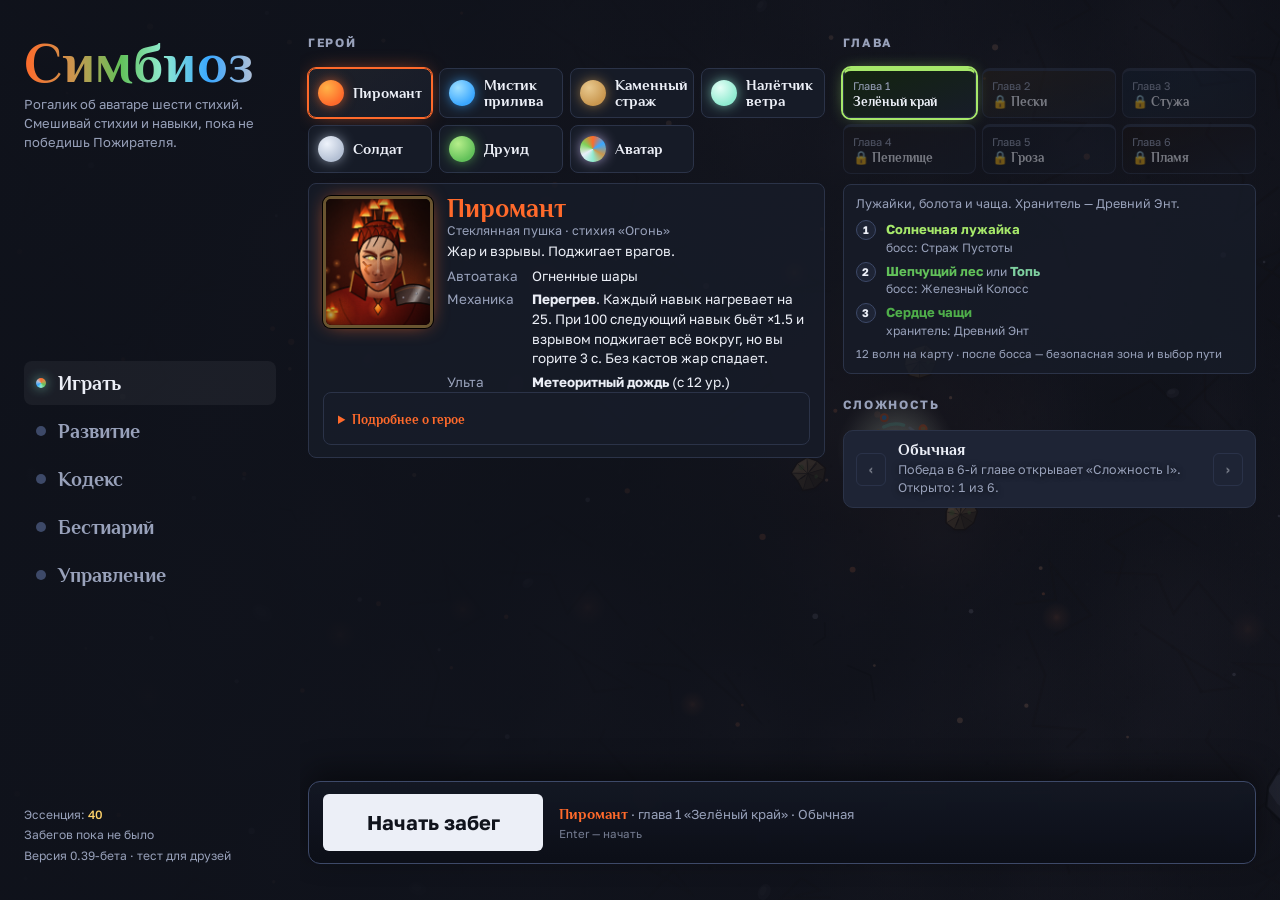
==== commit 1f830952: "Симбиоз v0.39-бета: удобное меню (всё на одном экране, кнопка старта всегда видна, Enter), герои по " ====
--- a/index.html
+++ b/index.html
@@ -375,6 +375,53 @@
 .route>.rt{align-content:start}
 .controw{display:flex;align-items:center;gap:12px;padding:12px 14px;border:1px solid #ffd36b;border-radius:10px;background:linear-gradient(120deg,rgba(255,211,107,.12),var(--panel2));margin-bottom:12px}
 .controw>div{flex:1;display:grid;gap:2px}.controw b{font:700 16px var(--f-display);color:#ffd36b}
+.trnote{margin:4px 2px 10px;font-size:12.5px;color:var(--dim)}
+/* меню «Играть» (0.38): всё на одном экране, кнопка старта всегда видна */
+.play2{display:flex!important;flex-direction:column;gap:14px;max-width:1100px!important;min-height:100%}
+.pgrid{display:grid;grid-template-columns:minmax(0,1.25fr) minmax(0,1fr);gap:18px;align-items:start}
+.pcol,.pside{display:grid;gap:10px;min-width:0}
+.hpicks{display:grid;grid-template-columns:repeat(4,minmax(0,1fr));gap:7px}
+.hpick{display:grid;grid-template-columns:auto 1fr;gap:1px 9px;align-items:center;text-align:left;padding:8px 9px;background:rgba(23,28,41,.9);border:1px solid var(--line);border-radius:8px;min-width:0;cursor:pointer;color:inherit}
+.hpick .orb{--s:26px;grid-row:1/3}
+.hpick b{font:700 15px/1.1 var(--f-display);white-space:nowrap;overflow:hidden;text-overflow:ellipsis}
+.hpick small{color:var(--dim);font-size:11px;line-height:1.25;white-space:nowrap;overflow:hidden;text-overflow:ellipsis}
+.hpick.on{border-color:var(--c1);box-shadow:0 0 0 1px var(--c1),0 0 22px -8px var(--c1);background:linear-gradient(135deg,rgba(255,255,255,.06),rgba(23,28,41,.92))}
+.hpick:hover{border-color:var(--c1)}
+.hpick.ava .orb{background:conic-gradient(#ff6a2b,#3aa7ff,#c9974f,#8febd0,#e8eef8,#7fd15a,#ff6a2b)!important}
+.play2 .pdetail{gap:6px;padding:12px 14px}
+.play2 .pdetail .mpc{width:110px;height:132px;margin:0 0 6px 12px}
+.play2 .pdetail h3{font-size:26px;line-height:1}
+.prole{font-size:12.5px;color:var(--dim)}
+.pdesc{margin:2px 0 4px;font-size:13.5px;line-height:1.4}
+.pmore summary{cursor:pointer;color:var(--c1);font-size:13px;font-weight:700;margin:4px 0}
+.pmore dl{margin-top:6px}
+.chrow{grid-template-columns:repeat(3,minmax(0,1fr))!important}
+.mroute{display:grid;gap:5px;padding:10px 12px;background:rgba(23,28,41,.8);border:1px solid var(--line);border-radius:8px;font-size:13px}
+.mdesc{color:var(--dim);font-size:12.5px;margin-bottom:2px}
+.mr{display:grid;grid-template-columns:22px 1fr;gap:0 8px;align-items:baseline}
+.mr .mn{grid-row:1/3;width:20px;height:20px;border-radius:50%;background:var(--panel2);border:1px solid var(--line2);display:grid;place-items:center;font-size:11px;font-weight:700}
+.mr i{font-style:normal;font-weight:700}.mr em{font-style:normal;color:var(--dim);font-size:12px}
+.mr .mb{grid-column:2;color:var(--dim);font-size:12px}
+.mhint{color:var(--dim);font-size:11.5px;margin-top:2px}
+.play2 .ascrow{margin-top:0}
+.startbar{position:sticky;bottom:0;z-index:2;margin-top:auto;display:flex;align-items:center;gap:16px;padding:12px 14px;border:1px solid var(--line2);border-radius:12px;
+  background:linear-gradient(180deg,rgba(20,24,36,.94),rgba(12,15,24,.98));box-shadow:0 -10px 30px rgba(0,0,0,.45);backdrop-filter:blur(6px)}
+.btn.big{font-size:20px;padding:14px 30px;min-width:220px}
+.sbinfo{font-size:13px;color:var(--dim);line-height:1.4}.sbinfo b{font-family:var(--f-display);font-size:15px}
+.sbinfo .kh{font-size:11.5px;opacity:.75}
+@media (max-width:980px){.pgrid{grid-template-columns:minmax(0,1fr)}.hpicks{grid-template-columns:repeat(4,minmax(0,1fr))}}
+@media (max-width:760px){.hpicks{grid-template-columns:repeat(2,minmax(0,1fr))}.btn.big{min-width:0;flex:1;padding:12px 16px;font-size:18px}.sbinfo .kh{display:none}.startbar{gap:10px;padding:10px}
+  .play2 .pdetail .mpc{width:84px;height:100px}}
+.hpick b{white-space:normal;overflow:visible;line-height:1.05}
+.hpick small{display:none}
+.hpick{min-height:48px}
+.play2 .pdetail{display:block}
+.play2 .pdetail .mpc{float:left;margin:0 14px 6px 0}
+.play2 .pdetail dl{clear:none;margin-top:6px}
+.play2 .pdetail .pmore{clear:both;padding-top:4px}
+@media (max-width:760px){.startbar{flex-direction:column;align-items:stretch;gap:6px}.btn.big{width:100%}.sbinfo{text-align:center;font-size:12px}
+  .play2 .pdetail .mpc{width:76px;height:92px}}
+.hpick .orb{grid-row:auto}.hpick{grid-template-rows:1fr}.hpick b{align-self:center}
 </style>
 
 <div id="stage">
@@ -428,7 +475,7 @@
         <p class="tag">Рогалик об аватаре шести стихий. Смешивай стихии и навыки, пока не победишь Пожирателя.</p>
       </div>
       <div class="tabs" id="tabs"></div>
-      <div class="mfoot"><span id="essLine"></span><span id="bestLine"></span><span>Версия 0.38-бета · тест для друзей</span></div>
+      <div class="mfoot"><span id="essLine"></span><span id="bestLine"></span><span>Версия 0.39-бета · тест для друзей</span></div>
     </div>
     <div class="mpanel" id="mpanel"></div>
   </div>
@@ -1164,7 +1211,7 @@
   water:['Волна шире и сильнее','+1 волна','Шире и быстрее','+1 волна, сильнее','Мастерство: волна шире и сильнее','Мастерство: +1 волна','Мастерство: волны быстрее и сильнее'],
   earth:['+1 камень','Камни сильнее','+1 камень','+1 камень, орбита шире','Мастерство: +1 камень','Мастерство: камни сильнее','Мастерство: +1 камень, орбита шире'],
   air:['+1 лезвие','Быстрее, пробивают больше','+1 лезвие','+1 лезвие, бег быстрее','Мастерство: лезвия сильнее','Мастерство: +1 лезвие','Мастерство: +1 лезвие, быстрее'],
-  metal:['+1 ствол','Быстрее и мощнее','+1 ствол','Ещё быстрее','Мастерство: стволы мощнее','Мастерство: стволы быстрее','Мастерство: стволы мощнее'],
+  metal:['Урон всех стволов +33%','Урон стволов +25%','Урон +20%, пули пробивают ещё 1 врага','Мастерство: урон стволов +17%','Мастерство: урон стволов +14%','Мастерство: урон стволов +13%','Мастерство: урон стволов +11%'],
   wood:['+1 семя','Яд сильнее','+1 семя','+1 семя, быстрее','Мастерство: яд сильнее','Мастерство: +1 семя','Мастерство: +1 семя, быстрее']
 };
 /* Аватар — герой-смешиватель. Не стихия: в EK его нет. */
@@ -6162,12 +6209,18 @@
     const a=AB[id],s=slotOf(id),why=skillAvail(id);
     h+='<button type="button" data-sk="'+id+'" class="'+(trSel===id?'sel':'')+(why&&!s?' lock':'')+'" style="--c1:'+(a.c1||'#9cc4ff')+'"><canvas class="tth" data-id="'+id+'" width="104" height="60"></canvas><span class="tl"><b>'+a.n+'</b>'+(a.cat==='sym'?'<span class="rtag" style="color:'+a.c2+'">'+EL[a.pair[0]].n+' + '+EL[a.pair[1]].n+'</span>':roleTag(a))+'</span><small>'+(s?'ур.'+s.lv:(why?'🔒':'—'))+'</small></button>';
   };
-  for(const k of EK){
-    const blocked=g.el[OPP[k]]>0&&!g.el[k];
-    h+='<h4 style="--ec:'+EL[k].c+'"><span class="eo"></span>'+EL[k].n+(g.el[k]?' · ур. '+g.el[k]:(blocked?' · закрыта':''))+'</h4>';
+  /* только стихии героя: мастер видит свою, Аватар — изученные (и симбиозы из них) */
+  const els=isAva(g)?EK.filter(k=>g.el[k]>0):[g.start];
+  for(const k of els){
+    h+='<h4 style="--ec:'+EL[k].c+'"><span class="eo"></span>'+EL[k].n+(g.el[k]?' · ур. '+g.el[k]:'')+'</h4>';
     SKILL_IDS.filter(id=>AB[id].els[0]===k).forEach(row);
   }
-  h+='<h4>Симбиозы</h4>';SYM_IDS.forEach(row);
+  if(isAva(g)){
+    if(!els.length)h+='<p class="trnote">Выберите первую стихию на повышении уровня — здесь появятся её навыки.</p>';
+    const sy=SYM_IDS.filter(id=>AB[id].pair.every(k=>g.el[k]>0));
+    h+='<h4>Симбиозы</h4>';
+    if(sy.length)sy.forEach(row);else h+='<p class="trnote">Симбиоз открывается, когда изучены обе его стихии.</p>';
+  }
   $('trList').innerHTML=h;
   trThumbs();
   trPv=null;
@@ -6475,7 +6528,7 @@
 }
 function showOver(win,add){
   const g=G;
-  $('goT').textContent=win?((g.ch||1)>=CHAP.length?'Пожиратель повержен':'Глава '+(g.ch||1)+' пройдена'):(g.endless?'Бесконечный режим окончен':'Аватар пал');
+  $('goT').textContent=win?((g.ch||1)>=CHAP.length?'Пожиратель повержен':'Глава '+(g.ch||1)+' пройдена'):(g.endless?'Бесконечный режим окончен':(isAva(g)?'Аватар':CLS[g.start].n)+' пал');
   $('goW').textContent=g.wave;$('goLv').textContent=g.p.lv;$('goK').textContent=g.kills;$('goE').textContent='+'+add;
   $('goBuild').innerHTML=buildChips(g);
   {const w=$('goWhy');if(!win&&g.lastHurt){w.hidden=false;w.innerHTML='Последний удар: <b>'+g.lastHurt.n+'</b> (−'+g.lastHurt.d+')'}else w.hidden=true}
@@ -6526,26 +6579,45 @@
   const card=(id,lab,boss)=>{const M=MAPS[id];return '<div class="rt" style="--c1:'+M.glow+';--a:'+M.acc+';--b:'+M.base+'"><span class="msw"></span><b>'+M.n+'</b><small>'+lab+' · босс: '+BOSS[boss].n+'</small><em class="up">▲ '+M.mods.buff.n+'</em><em class="dn">▼ '+M.mods.debuff.n+'</em></div>'};
   return card(C.maps[0],'Карта 1',C.boss[0])+'<div class="rfork">'+card(C.maps[1],'Карта 2 · путь А',C.boss[1])+card(C.maps[2],'Карта 2 · путь Б',C.boss[1])+'</div>'+card(C.maps[3],'Карта 3 · логово',C.boss[2]);
 }
+function heroName(k){return k==='avatar'?'Аватар':CLS[k].n}
 function playTab(){
+  /* герои: имя персонажа, роль, стихия маленьким шрифтом */
   let picks='';
   for(const k of HEROK){
     const E=hEl(k),ava=k==='avatar';
-    picks+='<button class="pick'+(menuEl===k?' on':'')+(ava?' ava':'')+'" type="button" data-el="'+k+'" style="--c1:'+E.c+';--c2:'+E.c2+'"><span class="orb"></span><b>'+(ava?'Аватар':E.n)+'</b><small>'+(ava?'Смешивает стихии':EW[k].w)+'</small></button>';
+    picks+='<button class="hpick'+(menuEl===k?' on':'')+(ava?' ava':'')+'" type="button" data-el="'+k+'" style="--c1:'+E.c+';--c2:'+E.c2+'"><span class="orb"></span><b>'+heroName(k)+'</b><small>'+(ava?'Смешивает стихии':CLS[k].role+' · '+E.n.toLowerCase())+'</small></button>';
   }
   const ava=menuEl==='avatar',E=hEl(menuEl),u=ULT[menuEl],sk=AB[ELSK[menuEl]]||{n:'Навыки изученных стихий',d:'Плюс симбиозы двух стихий и их слияния'};
   const ew=EW[menuEl]||{w:'Автоатаки всех изученных стихий',d:'Каждая стихия добавляет свою',dt:'magic'};
-  let syms='';
-  for(const k of SYM_IDS){
-    const a=AB[k];
-    if(a.pair.indexOf(menuEl)<0)continue;
-    const other=a.pair[0]===menuEl?a.pair[1]:a.pair[0];
-    syms+='<span class="chip"><span class="orb sm dual" style="--c1:'+a.c1+';--c2:'+a.c2+'"></span><b>'+a.n+'</b> с '+EL[other].n+' · ульта: '+ULTMOD[other]+'</span>';
-  }
+  const C=CHAP[clamp((SAVE.chSel||1)-1,0,CHAP.length-1)],A=ASC[Math.min(SAVE.ascSel||0,SAVE.asc||0)];
   const rs=runSavedLine();
-  return '<section>'+(rs?'<div class="controw"><div><b>Сохранённый забег</b><span class="sub">'+rs+'</span></div><button class="btn" type="button" data-cont="1">Продолжить</button></div>':'')+'<div><h2 class="sec">Стартовая стихия</h2><div class="picks">'+picks+'</div></div><div><h2 class="sec">Глава</h2>'+chapRow()+'<div class="sub" style="margin:6px 0">'+CHAP[clamp((SAVE.chSel||1)-1,0,CHAP.length-1)].d+'</div><div class="route">'+routeHtml()+'</div></div>'
-    +'<div class="pdetail" style="--c1:'+E.c+'"><canvas class="mpc" id="mpc"></canvas><h3 style="color:'+E.c+'">'+CLS[menuEl].n+' <span style="font-size:.6em;color:var(--dim)">'+E.n+'</span></h3><dl><dt>Описание</dt><dd>'+E.d+'</dd><dt>Класс</dt><dd><b>'+CLS[menuEl].n+'</b> · '+CLS[menuEl].role+'</dd><dt>Плюсы</dt><dd>'+CLS[menuEl].plus+'</dd><dt>Минусы</dt><dd>'+CLS[menuEl].minus+(ava?'':' Мастер одной стихии: качает её до 8 уровня, чужие стихии не берёт.')+'</dd><dt>Пассивка</dt><dd><b>'+HPAS[menuEl].n+'</b> (3 уровня, очками навыков): '+HPAS[menuEl].pd.map((d,i)=>(i+1)+') '+d).join('; ')+'.</dd><dt>Механика</dt><dd><b>'+HMECH[menuEl].n+'</b>. '+HMECH[menuEl].d+'.</dd><dt>Автоатака</dt><dd>'+ew.w+'. '+ew.d+' ('+DT[ew.dt].n.toLowerCase()+' урон)</dd><dt>Навык (очко на ур. 2)</dt><dd><b>'+sk.n+'</b>. '+sk.d+'</dd><dt>Ульта (с '+ULT_LV+' ур.)</dt><dd><b>'+u.n+'</b>. '+u.d+'</dd><dt>Стихии</dt><dd>'+(ava?'Не больше трёх: по одной из каждой пары огонь/вода, земля/воздух, металл/дерево. Каждая до 4 уровня.':'Только «'+E.n+'». Смешивать стихии умеет только Аватар.')+'</dd></dl>'
-    +(ava?'<h2 class="sec" style="margin-top:6px">Симбиозы — по одному на каждую пару стихий, '+SYM_IDS.length+' всего</h2><div class="chips">'+SYM_IDS.map(k=>'<span class="chip"><span class="orb sm dual" style="--c1:'+AB[k].c1+';--c2:'+AB[k].c2+'"></span><b>'+AB[k].n+'</b></span>').join('')+'</div>':'')+'</div>'
-    +ascRow()+'<div class="playrow"><button class="btn" type="button" data-start="1">'+(runSaved()?'Новый забег (сохранённый пропадёт)':'Начать забег')+'</button><span class="sub">Глава — 3 карты по 12 волн, на 12-й волне босс. После босса безопасная зона с торговцами и два портала: выбери путь. Победа открывает следующую главу.</span></div></section>';
+  /* маршрут главы — три строки */
+  const mrow=(n,ids,b,fin)=>'<div class="mr"><span class="mn">'+n+'</span><span>'+ids.map(id=>'<i style="color:'+MAPS[id].glow+'">'+MAPS[id].n+'</i>').join(' <em>или</em> ')+'</span><span class="mb">'+(fin?'хранитель: ':'босс: ')+BOSS[b].n+'</span></div>';
+  return '<section class="play2">'
+    +(rs?'<div class="controw"><div><b>Сохранённый забег</b><span class="sub">'+rs+'</span></div><button class="btn" type="button" data-cont="1">Продолжить</button></div>':'')
+    +'<div class="pgrid"><div class="pcol">'
+      +'<h2 class="sec">Герой</h2><div class="hpicks">'+picks+'</div>'
+      +'<div class="pdetail" style="--c1:'+E.c+'"><canvas class="mpc" id="mpc"></canvas>'
+        +'<h3 style="color:'+E.c+'">'+heroName(menuEl)+'</h3><div class="prole">'+(ava?'Мастер всех стихий':CLS[menuEl].role+' · стихия «'+E.n+'»')+'</div>'
+        +'<p class="pdesc">'+E.d+'</p>'
+        +'<dl><dt>Автоатака</dt><dd>'+ew.w+'</dd><dt>Механика</dt><dd><b>'+HMECH[menuEl].n+'</b>. '+HMECH[menuEl].d+'.</dd><dt>Ульта</dt><dd><b>'+u.n+'</b> (с '+ULT_LV+' ур.)</dd></dl>'
+        +'<details class="pmore"><summary>Подробнее о герое</summary><dl>'
+          +'<dt>Плюсы</dt><dd>'+CLS[menuEl].plus+'</dd><dt>Минусы</dt><dd>'+CLS[menuEl].minus+'</dd>'
+          +'<dt>Автоатака</dt><dd>'+ew.d+' ('+DT[ew.dt].n.toLowerCase()+' урон)</dd>'
+          +'<dt>Пассивка</dt><dd><b>'+HPAS[menuEl].n+'</b>: '+HPAS[menuEl].pd.map((d,i)=>(i+1)+') '+d).join('; ')+'.</dd>'
+          +'<dt>Первый навык</dt><dd><b>'+sk.n+'</b>. '+sk.d+'</dd><dt>Ульта</dt><dd>'+u.d+'</dd>'
+          +'<dt>Стихии</dt><dd>'+(ava?'До трёх: по одной из пар огонь/вода, земля/воздух, металл/дерево, каждая до 4 уровня. Учит симбиозы.':'Только своя — до 8 уровня. Смешивать стихии умеет только Аватар.')+'</dd>'
+        +'</dl>'+(ava?'<div class="chips" style="margin-top:6px">'+SYM_IDS.map(k=>'<span class="chip"><span class="orb sm dual" style="--c1:'+AB[k].c1+';--c2:'+AB[k].c2+'"></span><b>'+AB[k].n+'</b></span>').join('')+'</div>':'')+'</details>'
+      +'</div>'
+    +'</div><div class="pside">'
+      +'<h2 class="sec">Глава</h2>'+chapRow()
+      +'<div class="mroute"><div class="mdesc">'+C.d+'</div>'+mrow('1',[C.maps[0]],C.boss[0])+mrow('2',[C.maps[1],C.maps[2]],C.boss[1])+mrow('3',[C.maps[3]],C.boss[2],true)
+        +'<div class="mhint">12 волн на карту · после босса — безопасная зона и выбор пути</div></div>'
+      +'<h2 class="sec" style="margin-top:14px">Сложность</h2>'+ascRow()
+    +'</div></div>'
+    +'<div class="startbar"><button class="btn big" type="button" data-start="1">'+(rs?'Новый забег':'Начать забег')+'</button>'
+      +'<span class="sbinfo"><b style="color:'+E.c+'">'+heroName(menuEl)+'</b> · глава '+(SAVE.chSel||1)+' «'+C.n+'» · '+A.n+(rs?'<br><span style="color:#ffb0a0">Сохранённый забег пропадёт</span>':'')+'<br><span class="kh">Enter — начать</span></span></div>'
+    +'</section>';
 }
 function upTab(){
   let h='<section><div class="playrow"><div><h2 class="sec">Эссенция</h2><div class="ess">'+SAVE.ess+'</div></div><span class="sub">Эссенция выдаётся за забег: за волны, убийства и боссов. Улучшения остаются навсегда.</span></div><div class="metas">';
@@ -6694,7 +6766,7 @@
 addEventListener('keydown',e=>{
   const c=e.code;
   if(listening){e.preventDefault();finishListen(c);return}
-  if(mode==='menu')return;
+  if(mode==='menu'){if((c==='Enter'||c==='NumpadEnter')&&menuTab==='play'&&!e.repeat&&!(document.activeElement&&document.activeElement.tagName==='INPUT')){e.preventDefault();startRun(menuEl)}return}
   const act=KEYMAP[c];
   if(c==='Space'||c.startsWith('Arrow')||c==='Tab')e.preventDefault();
   codes[c]=true;
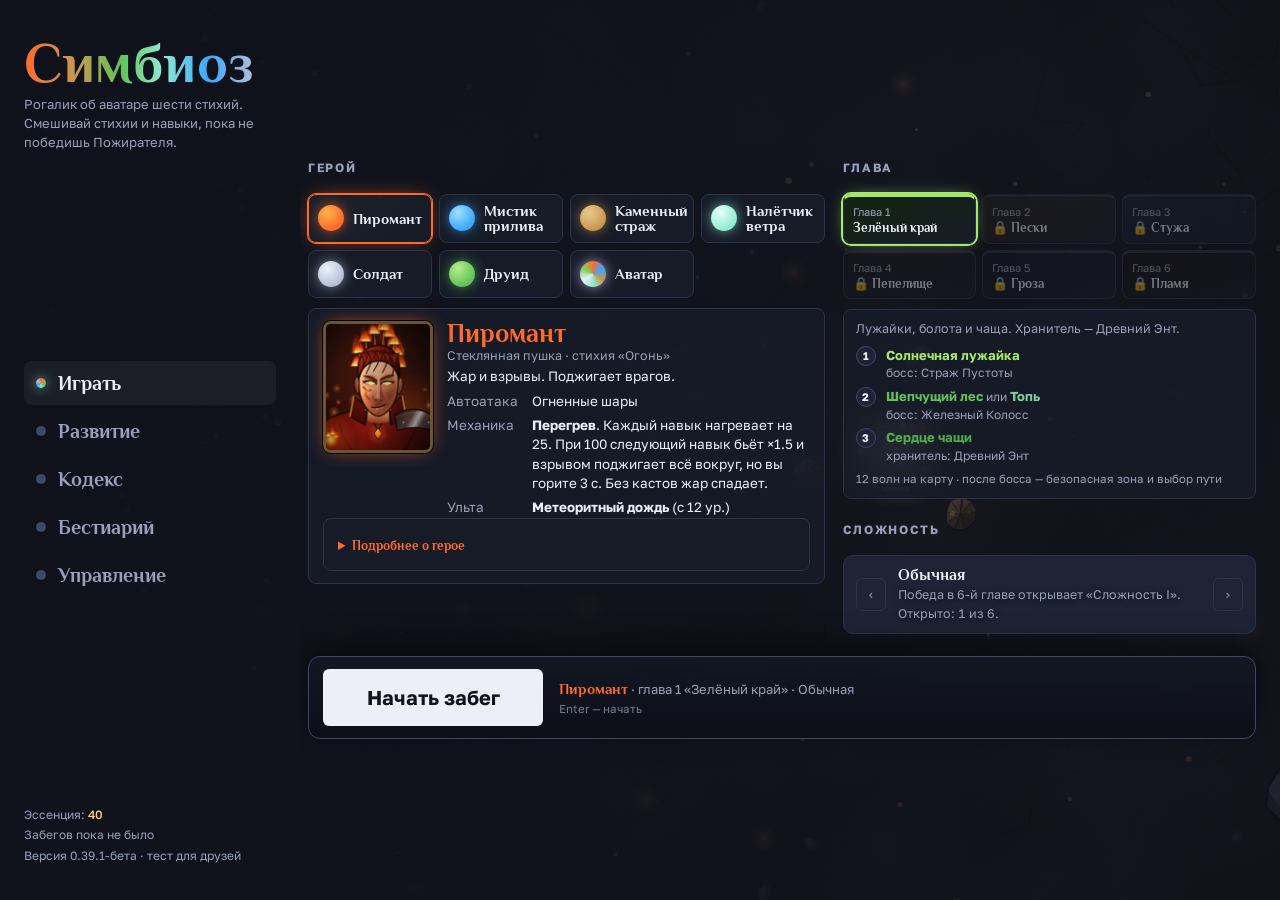
==== commit 76cf48db: "Симбиоз v0.39.1-бета: меню на широких экранах — крупнее, по центру, кнопка старта сразу под выбором " ====
--- a/index.html
+++ b/index.html
@@ -422,6 +422,13 @@
 @media (max-width:760px){.startbar{flex-direction:column;align-items:stretch;gap:6px}.btn.big{width:100%}.sbinfo{text-align:center;font-size:12px}
   .play2 .pdetail .mpc{width:76px;height:92px}}
 .hpick .orb{grid-row:auto}.hpick{grid-template-rows:1fr}.hpick b{align-self:center}
+/* широкие экраны: кнопка сразу под содержимым, меню крупнее */
+.play2{min-height:0}
+.startbar{margin-top:4px}
+.play2{max-width:1240px!important}
+@media (min-width:1600px) and (min-height:860px){#menu{zoom:1.2}}
+@media (min-width:2100px) and (min-height:1100px){#menu{zoom:1.45}}
+.mpanel{display:flex;flex-direction:column}.mpanel>section{flex:none}.play2{margin:auto 0}
 </style>
 
 <div id="stage">
@@ -475,7 +482,7 @@
         <p class="tag">Рогалик об аватаре шести стихий. Смешивай стихии и навыки, пока не победишь Пожирателя.</p>
       </div>
       <div class="tabs" id="tabs"></div>
-      <div class="mfoot"><span id="essLine"></span><span id="bestLine"></span><span>Версия 0.39-бета · тест для друзей</span></div>
+      <div class="mfoot"><span id="essLine"></span><span id="bestLine"></span><span>Версия 0.39.1-бета · тест для друзей</span></div>
     </div>
     <div class="mpanel" id="mpanel"></div>
   </div>
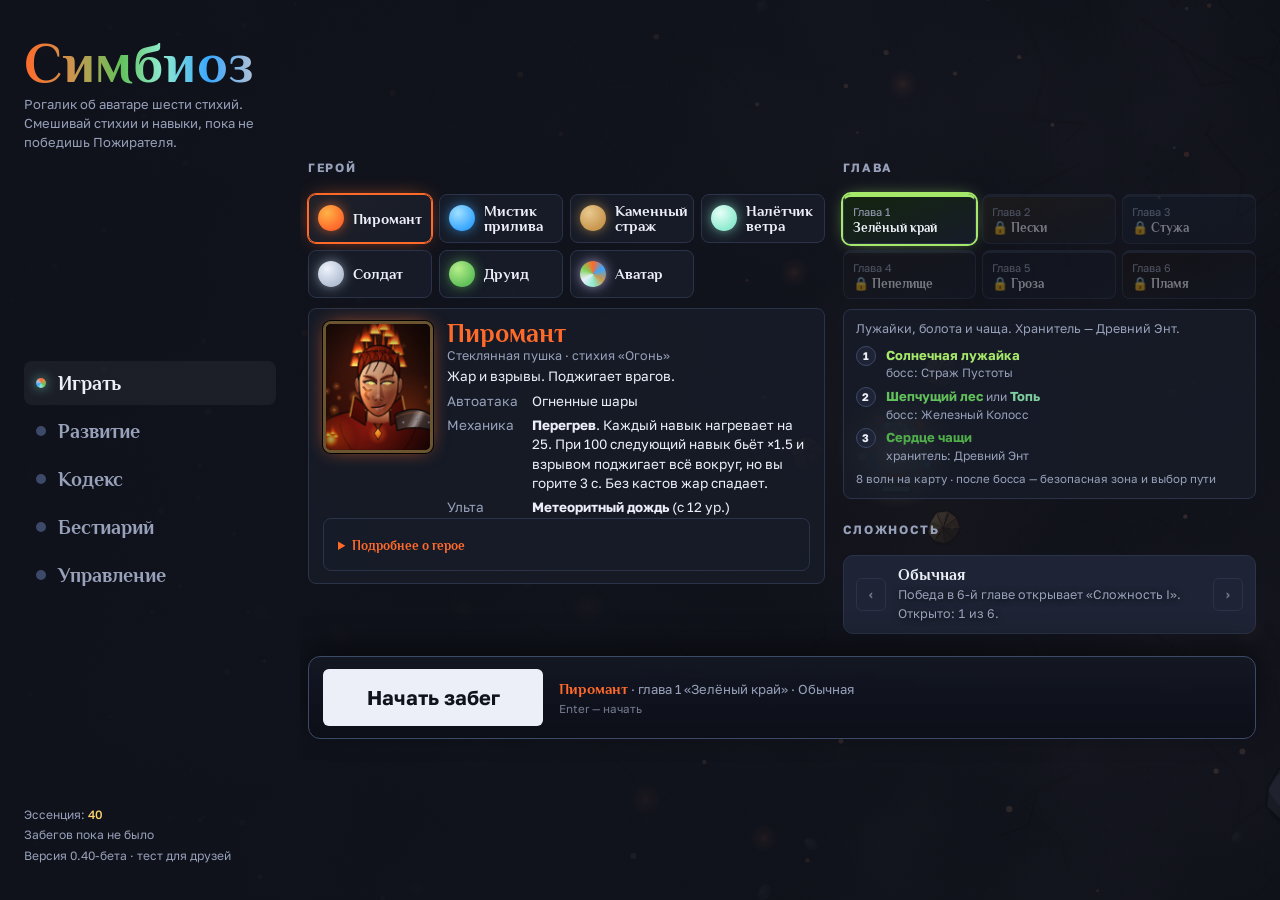
==== commit 70e61a32: "Симбиоз v0.40-бета: быстрее темп — 8 волн на карту, волны 35–46 с, торговцы через волну, опыт и золо" ====
--- a/index.html
+++ b/index.html
@@ -482,7 +482,7 @@
         <p class="tag">Рогалик об аватаре шести стихий. Смешивай стихии и навыки, пока не победишь Пожирателя.</p>
       </div>
       <div class="tabs" id="tabs"></div>
-      <div class="mfoot"><span id="essLine"></span><span id="bestLine"></span><span>Версия 0.39.1-бета · тест для друзей</span></div>
+      <div class="mfoot"><span id="essLine"></span><span id="bestLine"></span><span>Версия 0.40-бета · тест для друзей</span></div>
     </div>
     <div class="mpanel" id="mpanel"></div>
   </div>
@@ -1146,8 +1146,8 @@
 const clamp=(v,a,b)=>Math.max(a,Math.min(b,v));
 const pickOf=a=>a[Math.floor(Math.random()*a.length)];
 const RM=!!(window.matchMedia&&matchMedia('(prefers-reduced-motion: reduce)').matches);
-const WPM=12;            /* волн на одной карте */
-const WAVES_TOTAL=36;    /* волн в главе: 3 карты по 12 */
+const WPM=8;             /* волн на одной карте */
+const WAVES_TOTAL=24;    /* волн в главе: 3 карты по 8 */
 
 
 /* =====================================================================
@@ -1156,19 +1156,20 @@
    ===================================================================== */
 const BAL={
   /* опыт: нужно на уровень l = (base + lin·l + quad·l²) · (1 + lateK·max(0, l − lateFrom)) */
-  xp:{base:6,lin:3.4,quad:0.38,lateFrom:10,lateK:0.2},
+  xp:{base:6,lin:3.4,quad:0.38,lateFrom:10,lateK:0.2,gain:1.45}, /* gain — множитель всего опыта */
   /* враги: множители здоровья и урона по номеру волны w */
   enemy:{
     hpLin:0.2,hpQuad:0.012,dmgLin:0.1,dmgQuad:0.002,
     lateFrom:10,hpLate:0.035,dmgLate:0.012,   /* добавка после 10-й волны: ·(w−10)² */
-    lvAdjK:0.025,lvExpBase:3,lvExpPerWave:1.6 /* враги крепчают, если герой обгоняет ожидаемый уровень 3+1.6·w */
+    lvAdjK:0.025,lvExpBase:3,lvExpPerWave:2.1 /* враги крепчают, если герой обгоняет ожидаемый уровень 3+1.6·w */
   },
   /* главы: забег = одна глава из 3 карт по 12 волн */
   chap:{
-    wk:0.68,        /* «волна сложности» = 1 + (волна−1)·wk: к 36-й волне враги как раньше к 25-й */
+    wk:1.0,         /* «волна сложности» = 1 + (волна−1)·wk */
     hpPer:0.3,      /* +30% здоровья врагов за каждую главу после первой */
     dmPer:0.12,     /* +12% урона врагов за каждую главу после первой */
     finalBoss:1.25, /* хранитель главы (конец 3-й карты) крепче, кроме 1-й главы */
+    goldGain:1.45, /* множитель золота с врагов */
     riskHp:1.25,riskDm:1.1,riskGold:1.5,riskEss:1.25 /* «Тропа испытаний»: враги крепче, золото ×1,5, за победу эссенция ×1,25 */
   },
   /* боссы */
@@ -1182,7 +1183,7 @@
     gapMin:1.1       /* минимальная пауза между приёмами, с */
   },
   /* волны */
-  wave:{durBase:56,durMax:75,interTime:60,interHeal:0.35},
+  wave:{durBase:34,durMax:46,interTime:25,shortInter:5,spawnK:0.75,interHeal:0.35}, /* волна 35–46 с; торговцы после каждой 2-й волны (25 с), после остальных — передышка 5 с; spawnK<1 — враги чаще */
   /* герой */
   hero:{maxForms:4,ultLv:12,ultLvReq:[12,18,24],dashCd:2.2,pasLv:[3,8,13]}, /* ulta: открыть / ур.2 / ур.3 — с этих уровней героя */
   /* лавка */
@@ -2030,7 +2031,7 @@
 
 /* События между волнами: появляются в передышке, используются клавишей «Торговец». */
 const EVTS={
-  altar:{n:'Алтарь крови',c:'#ff4d5e',d:'Отдать 20% максимума здоровья: +1 очко навыков и карточка уровня.'},
+  altar:{n:'Алтарь крови',c:'#ff4d5e',d:'Навсегда отдать часть максимума здоровья (10%, потом 15%, 20%…). Награда растёт: очки навыков и карточки уровня.'},
   chest:{n:'Проклятый сундук',c:'#c47bff',d:'Золото и случайный предмет. Проклятие: следующая волна на 30% крепче.'},
   trial:{n:'Обелиск испытания',c:'#ffd36b',d:'Следующая волна злее: врагов больше и бьют сильнее. Награда: золото, очко навыков и лечение.'}
 };
@@ -2994,7 +2995,7 @@
   if(isAva(g)){const n=EK.filter(k=>g.el[k]>0).length;it.dm=(it.dm||0)+PV('avatar',[0,.06,.09,.12])*n}
   {const a=PV('air',[0,.06,.1,.14]);if(a)it.spd=(it.spd||0)+a;const m=PV('metal',[0,.06,.1,.14]);if(m)it.crit=(it.crit||0)+m;if(g.start==='air'&&g.pl>=2)it.drc=(it.drc||0)+0.15}
   const x=k=>it[k]||0;
-  S.maxHp=100+12*ml('hp')+25*cl('hp')+x('hp');
+  S.maxHp=(100+12*ml('hp')+25*cl('hp')+x('hp'))*(1-(g.altarCut||0)); /* алтарь крови навсегда отнимает часть */
   S.regen=0.3+0.25*ml('reg')+0.8*cl('reg')+x('regen');
   S.maxMana=120+10*ml('mana')+20*cl('mana')+x('mana');
   S.mreg=3+0.2*ml('mreg')+0.8*cl('mreg')+x('mreg');
@@ -3204,7 +3205,7 @@
 }
 function dropLoot(e){
   const g=G,t=e.type,r=Math.random(),d=e.def;
-  const gv=Math.max(1,Math.round(d.gold*(1+(SW()-1)*0.06)));
+  const gv=Math.max(1,Math.round(d.gold*(1+(SW()-1)*0.06)*BAL.chap.goldGain));
   if(e.boss){
     for(let i=0;i<3;i++)addGem(e.x+rnd(-40,40),e.y+rnd(-40,40),'xl');
     for(let i=0;i<8;i++){const a=rnd(0,TAU),dd=rnd(20,80);addGem(e.x+Math.cos(a)*dd,e.y+Math.sin(a)*dd,'l')}
@@ -5180,17 +5181,20 @@
 }
 function endWave(){
   const g=G,p=g.p;tut('inter');
-  g.phase='inter';g.inter=BAL.wave.interTime;
+  g.phase='inter';
+  const longBreak=g.wave%2===0||!!bossKeyFor(g.wave); /* торговцы — после каждой второй волны */
+  g.inter=longBreak?BAL.wave.interTime:BAL.wave.shortInter;
   for(const e of g.en){if(!e.dead){e.dead=true;if(g.pt.length<320)puff(e.x,e.y,e.col,3,80,0.4,2)}}
   g.en.length=0;g.eps.length=0;g.tgs.length=0;
   for(const m of g.gem)m.fly=true;
   g.vac=4;
   heal(g.S.maxHp*ascMod('heal'));p.mana=g.S.maxMana;
-  stockMerchants();
-  spawnEvents();trialReward();
+  if(longBreak){stockMerchants();spawnEvents()}else{g.merch=[];g.evts=[]}
+  trialReward();
   {const bk=bossKeyFor(g.wave);if(bk&&g.bossDead)g.relicQ=bk}
   if(bossKeyFor(g.wave)&&!g.endless&&g.wave<WAVES_TOTAL){openSafeZone();sfx(500,0.4,'triangle',0.06,300);return}
-  toast('Волна '+g.wave+' пройдена',(g.merch.some(m=>m.id==='tycoon')?'Пришёл Магнат Мидас! ':'')+'Пауза 60 секунд. Торговцы рядом.'+((g.wave+1)%6===0?' Копите золото: после следующей волны может прийти Магнат ('+tycoonNeed2(g.wave+1)+'+).':''));
+  if(!longBreak){toast('Волна '+g.wave+' пройдена','Передышка '+BAL.wave.shortInter+' с. Торговцы — после следующей волны');sfx(500,0.3,'triangle',0.05,300);return}
+  toast('Волна '+g.wave+' пройдена',(g.merch.some(m=>m.id==='tycoon')?'Пришёл Магнат Мидас! ':'')+'Пауза '+BAL.wave.interTime+' секунд. Торговцы рядом.'+((g.wave+1)%6===0?' Копите золото: после следующей волны может прийти Магнат ('+tycoonNeed2(g.wave+1)+'+).':''));
   sfx(500,0.4,'triangle',0.06,300);
 }
 function waveTitle(w){
@@ -5328,7 +5332,7 @@
 /* ---------- прокачка ---------- */
 function gainXp(v){
   const g=G,p=g.p;
-  p.xp+=v*(1+g.S.xpm);
+  p.xp+=v*(1+g.S.xpm)*BAL.xp.gain;
   while(p.xp>=p.need){p.xp-=p.need;p.lv++;p.need=needFor(p.lv);g.pending++;g.sp++;recalc();if(p.lv===ULT_LV&&(tut('ult'),true))toast('Ульта доступна','Древо (T) → Ульта: выберите её за 1 очко навыков');else if(g.ult.kind&&BAL.hero.ultLvReq.indexOf(p.lv)>0&&g.ult.lv<3)toast('Ульту можно усилить','Древо (T) → Ульта')}
 }
 function buildChoices(){
@@ -5634,7 +5638,7 @@
     const sw=effW(w),cap=Math.min(180,45+14*sw);
     const n=boss?1:1+Math.floor((sw-1)/3);
     if(g.en.length<cap)for(let i=0;i<n;i++)spawnEnemy(pickType(w));
-    g.spawnT=Math.max(0.28,(mapWave(w)===1&&w===1?1.3:1.0-0.045*sw))*(boss?2:1)/(MAPS[g.map].foe.cnt||1)/(g.trialW===w?1.4:1);
+    g.spawnT=Math.max(0.22,(w===1?1.1:1.0-0.045*sw)*BAL.wave.spawnK)*(boss?2:1)/(MAPS[g.map].foe.cnt||1)/(g.trialW===w?1.4:1);
   }
   if(w>=3){
     const sw=effW(w);
@@ -5794,10 +5798,13 @@
 function useEvent(v){
   const g=G,p=g.p,w=g.wave;
   if(v.t==='altar'){
-    const cost=g.S.maxHp*0.2;
-    if(p.hp<=cost+1){toast('Алтарь молчит','Нужно больше здоровья');return}
-    p.hp-=cost;g.sp++;g.pending++;
-    ring(v.x,v.y,120,'#ff4d5e',0.6);puff(p.x,p.y,'#ff4d5e',20,200,0.6,3);toast('Алтарь крови','+1 очко навыков и карточка уровня');
+    /* цена растёт с каждым алтарём: −10%, −15%, −20%… максимума здоровья до конца забега; награда тоже растёт */
+    const n=(g.altarN||0)+1,cut=0.05+0.05*n,sp=1+Math.floor((n-1)/2),cards=1+Math.floor(n/2);
+    if((g.altarCut||0)+cut>0.6){toast('Алтарь молчит','Крови больше не хватит');return}
+    g.altarN=n;g.altarCut=(g.altarCut||0)+cut;recalc();p.hp=Math.min(p.hp,g.S.maxHp);
+    g.sp+=sp;g.pending+=cards;
+    ring(v.x,v.y,120,'#ff4d5e',0.6);puff(p.x,p.y,'#ff4d5e',20,200,0.6,3);
+    toast('Алтарь крови · '+n+'-й','−'+Math.round(cut*100)+'% максимума здоровья навсегда. +'+sp+' очк. навыков и '+cards+' карточк'+(cards>1?'и':'а')+' уровня');
   }else if(v.t==='chest'){
     const gold=Math.round(120+30*SW());p.gold+=gold;
     const ids=[];for(const k of ['smith','alch','mage','smug'])for(const id of MERCH[k].pool){const d=ITEMS[id];if(!d.scroll&&!d.ch&&d.price<500&&!g.bag.some(b=>b&&b.id===id))ids.push(id)}
@@ -6619,7 +6626,7 @@
     +'</div><div class="pside">'
       +'<h2 class="sec">Глава</h2>'+chapRow()
       +'<div class="mroute"><div class="mdesc">'+C.d+'</div>'+mrow('1',[C.maps[0]],C.boss[0])+mrow('2',[C.maps[1],C.maps[2]],C.boss[1])+mrow('3',[C.maps[3]],C.boss[2],true)
-        +'<div class="mhint">12 волн на карту · после босса — безопасная зона и выбор пути</div></div>'
+        +'<div class="mhint">'+WPM+' волн на карту · после босса — безопасная зона и выбор пути</div></div>'
       +'<h2 class="sec" style="margin-top:14px">Сложность</h2>'+ascRow()
     +'</div></div>'
     +'<div class="startbar"><button class="btn big" type="button" data-start="1">'+(rs?'Новый забег':'Начать забег')+'</button>'
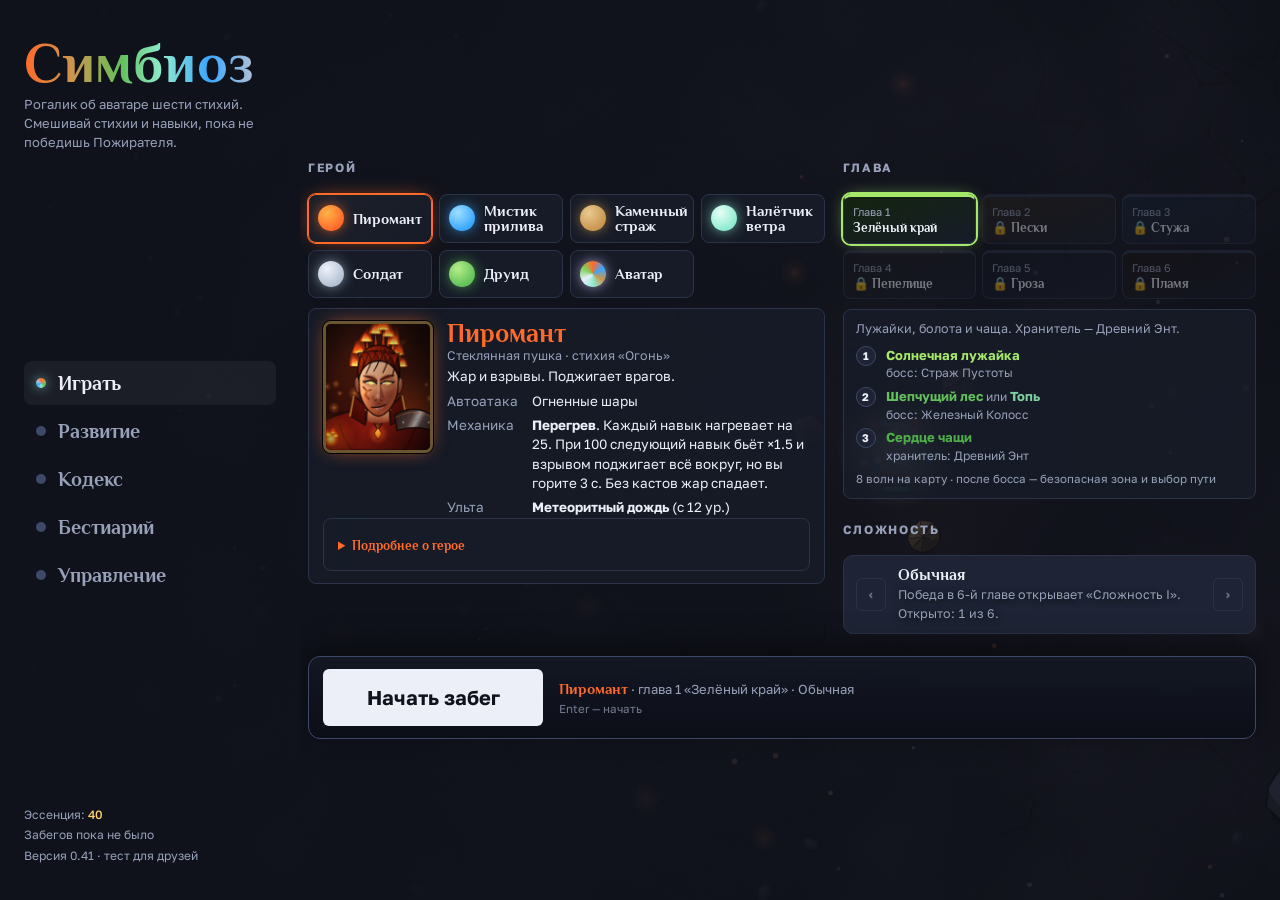
==== commit fa578398: "Симбиоз v0.41: автосохранение после каждой карты; бета слита в основную игру Co-Authored-By: Claude " ====
--- a/index.html
+++ b/index.html
@@ -482,7 +482,7 @@
         <p class="tag">Рогалик об аватаре шести стихий. Смешивай стихии и навыки, пока не победишь Пожирателя.</p>
       </div>
       <div class="tabs" id="tabs"></div>
-      <div class="mfoot"><span id="essLine"></span><span id="bestLine"></span><span>Версия 0.40-бета · тест для друзей</span></div>
+      <div class="mfoot"><span id="essLine"></span><span id="bestLine"></span><span>Версия 0.41 · тест для друзей</span></div>
     </div>
     <div class="mpanel" id="mpanel"></div>
   </div>
@@ -2813,7 +2813,8 @@
     return {x,y}};
   opts.forEach((o,i)=>{const q=spot(i?1:-1);g.portals.push(Object.assign({x:q.x,y:q.y,bob:rnd(0,TAU)},o))});
   for(const m of (g.merch||[]).concat(g.evts||[]))for(const q of g.portals)if(Math.hypot(m.x-q.x,m.y-q.y)<150&&m.y<g.p.y-60){const s=freeSpot(m.x,g.p.y+rnd(150,230),48,160);m.x=s.x;m.y=s.y}
-  toast('Безопасная зона','Враги не придут, пока вы не войдёте в портал. Торговцы рядом.');
+  saveRun(); /* автосохранение после каждой карты: забег можно продолжить из меню */
+  toast('Безопасная зона','Забег сохранён. Враги не придут, пока вы не войдёте в портал. Торговцы рядом.');
 }
 function nearPortal(){
   const g=G;if(!g.safe||!g.portals)return null;
@@ -2825,7 +2826,7 @@
 function usePortal(q){
   const g=G;
   g.safe=false;g.portals=[];g.risk=!!q.risk;if(g.risk)g.riskRun=true;g.evts=[];g.merch=[];
-  enterBiome(q.map);placeFeature();
+  enterBiome(q.map);placeFeature();clearRun();
   if(g.risk)toast('Тропа испытаний','Враги на '+Math.round((BAL.chap.riskHp-1)*100)+'% крепче, золота на '+Math.round((BAL.chap.riskGold-1)*100)+'% больше. Победа даст +'+Math.round((BAL.chap.riskEss-1)*100)+'% эссенции.');
   sfx(260,0.5,'sine',0.06,500);
   startWave(g.wave+1);
@@ -5684,6 +5685,7 @@
 function endRun(win){
   const g=G;
   if(g.over)return;
+  clearRun();
   g.over=true;mode='over';
   const add=payEssence(false);
   SAVE.runs++;SAVE.best=Math.max(SAVE.best,g.wave);
@@ -5693,6 +5695,7 @@
 }
 function winRun(){
   const g=G;
+  clearRun();
   g.over=true;mode='over';g.victory=true;
   const add=payEssence(true);
   SAVE.runs++;SAVE.wins++;
@@ -6530,7 +6533,7 @@
 $('quit').addEventListener('click',()=>{
   if(!quitArmed){quitArmed=1;$('quit').textContent='Точно выйти? Забег будет потерян';return}
   quitArmed=0;$('quit').textContent='Выйти в меню';
-  if(G&&!G.over){const add=payEssence(false);SAVE.runs++;SAVE.best=Math.max(SAVE.best,G.wave);store()}
+  if(G&&!G.over){const add=payEssence(false);SAVE.runs++;SAVE.best=Math.max(SAVE.best,G.wave);store();clearRun()}
   quitToMenu();
 });
 function dmgRows(g){
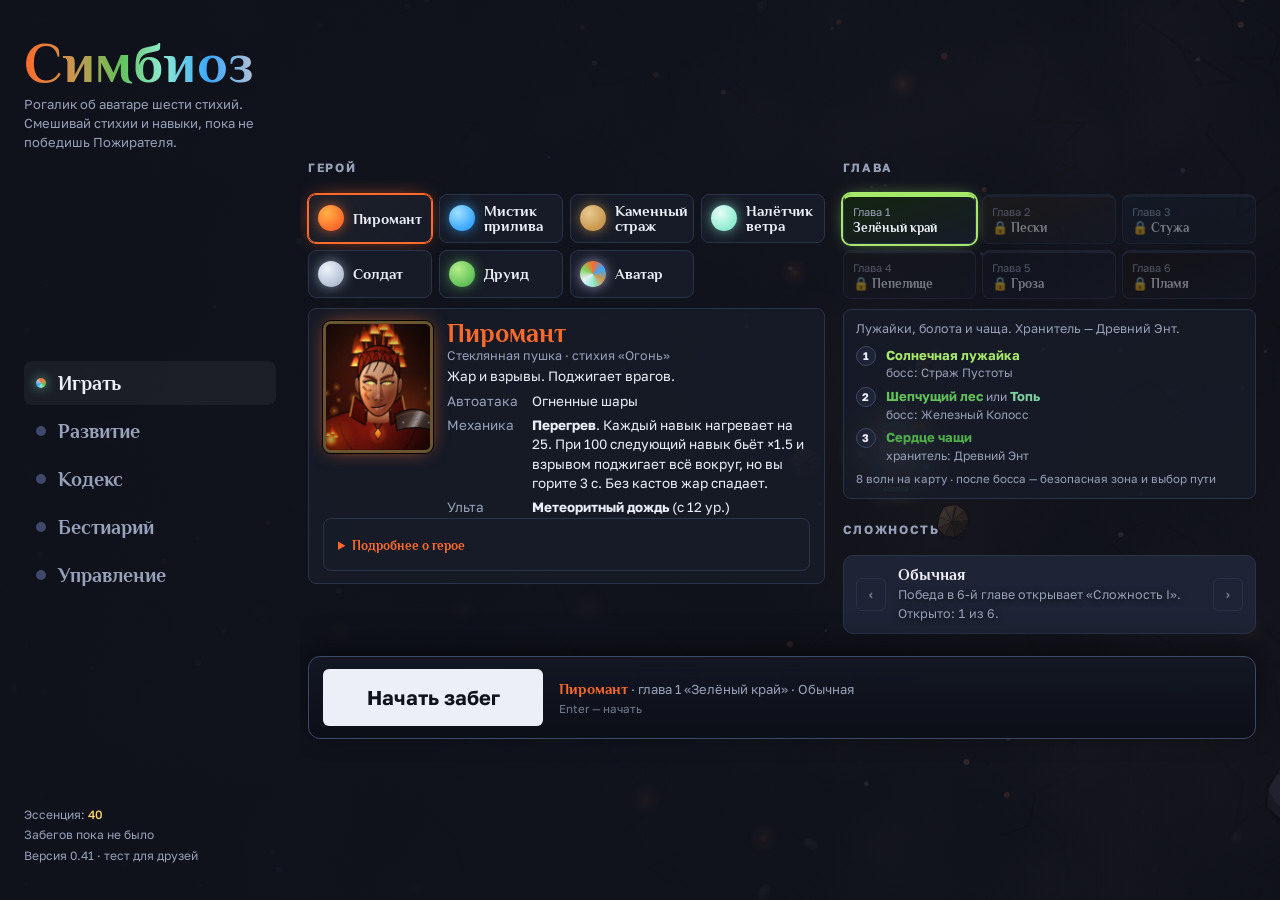
==== commit f2e6cec0: "Совместная игра, шаг 1: действия игрока через A(), ввод героя, детерминизм (визуальный случай, разме" ====
--- a/index.html
+++ b/index.html
@@ -1145,6 +1145,9 @@
 const rnd=(a,b)=>a+Math.random()*(b-a);
 const clamp=(v,a,b)=>Math.max(a,Math.min(b,v));
 const pickOf=a=>a[Math.floor(Math.random()*a.length)];
+const VR=Math.random; /* «визуальный» случай: не влияет на игру (в совместной игре Math.random подменяется общим сидом) */
+/* размер «вида» для логики (спавн за краем экрана, зона загрузки карты): в совместной игре одинаков у всех */
+const simVW=()=>COOP?1600:VW,simVH=()=>COOP?1000:VH;
 const RM=!!(window.matchMedia&&matchMedia('(prefers-reduced-motion: reduce)').matches);
 const WPM=8;             /* волн на одной карте */
 const WAVES_TOTAL=24;    /* волн в главе: 3 карты по 8 */
@@ -2183,6 +2186,8 @@
    СОСТОЯНИЕ
    ===================================================================== */
 let mode='menu',G=null,anim=0;
+let COOP=null; /* совместная игра (net/coop.js): {H:[герои], me, ...} */
+const isLocal=()=>!COOP||G===COOP.H[COOP.me]; /* текущий герой — тот, кем играют на этом устройстве */
 let W=innerWidth,H=innerHeight,DPR=1,VX=0,VY=0,ZM=1,VW=innerWidth,VH=innerHeight;
 const cam={x:0,y:0};
 const mouse={x:0,y:0,on:false,down:false};
@@ -2310,8 +2315,10 @@
   return c;
 }
 function gatherWorld(g,px,py){
-  const m=520,hw=VW/2+m,hh=VH/2+m;
-  const x0=Math.floor((px-hw)/CH),x1=Math.floor((px+hw)/CH),y0=Math.floor((py-hh)/CH),y1=Math.floor((py+hh)/CH);
+  const m=520,hw=simVW()/2+m,hh=simVH()/2+m;
+  let ax=px,bx=px,ay=py,by=py;
+  if(COOP)for(const h of COOP.H){ax=Math.min(ax,h.p.x);bx=Math.max(bx,h.p.x);ay=Math.min(ay,h.p.y);by=Math.max(by,h.p.y)} /* вдвоём — вокруг обоих героев */
+  const x0=Math.floor((ax-hw)/CH),x1=Math.floor((bx+hw)/CH),y0=Math.floor((ay-hh)/CH),y1=Math.floor((by+hh)/CH);
   const k=g.map+g.binst+':'+x0+','+x1+','+y0+','+y1;
   if(g.gk===k)return;
   g.gk=k;
@@ -2977,7 +2984,7 @@
 }
 /* ---------- характеристики ---------- */
 function recalc(){
-  const g=G,S=g.S,m=SAVE.meta,p=g.p;
+  const g=G,S=g.S,m=g.meta||SAVE.meta,p=g.p;
   const ml=k=>m[k]||0,cl=k=>g.pass[k]||0;
   const it={};
   for(const b of g.bag){
@@ -3059,6 +3066,7 @@
 }
 let toastTimer=0;
 function toast(a,b){
+  if(!isLocal())return; /* сообщения героя друга не показываем */
   const t=$('toast');
   t.hidden=true;void t.offsetWidth;
   t.innerHTML=a+(b?'<small>'+b+'</small>':'');
@@ -3192,7 +3200,7 @@
     if(g.pt.length<430)puff(e.x,e.y,col,crit?8:(o.aoe?1:3),crit?180:120,0.3,crit?2.8:2);
     if((o.proj||crit)&&g.fx.length<60)ring(e.x,e.y,crit?24:15,col,0.16);
     const now=performance.now();
-    if(now-lastHitSfx>55){lastHitSfx=now;sfx(crit?520:240+Math.random()*60,0.04,crit?'triangle':'square',0.016,-60)}
+    if(now-lastHitSfx>55){lastHitSfx=now;sfx(crit?520:240+VR()*60,0.04,crit?'triangle':'square',0.016,-60)}
   }
   if(e.hp>0){
     if(o.st)applySt(e,o.st,E.dm);
@@ -3259,7 +3267,7 @@
   puff(e.x,e.y,e.col,e.boss?40:(e.elite?14:7),e.boss?260:120,0.5,e.boss?4:2.4);
   debrisAt(e);
   const now=performance.now();
-  if(now-lastKillSfx>70){lastKillSfx=now;sfx(rnd(170,250),0.06,'square',0.02,-80)}
+  if(now-lastKillSfx>70){lastKillSfx=now;sfx(170+VR()*80,0.06,'square',0.02,-80)}
   if(e.def.split){
     for(let i=0;i<e.def.split;i++){const a=rnd(0,TAU);spawnAt('slimelet',e.x+Math.cos(a)*12,e.y+Math.sin(a)*12,e.hpMul,e.dmgMul)}
   }
@@ -3327,7 +3335,7 @@
   }
   g.bolts.push({pts:pts,t:0.22,max:0.22,col:o.col||'#f4f08a'});
   const now=performance.now();
-  if(now-lastBoltSfx>90){lastBoltSfx=now;sfx(rnd(700,900),0.08,'sawtooth',0.02,-300)}
+  if(now-lastBoltSfx>90){lastBoltSfx=now;sfx(700+VR()*200,0.08,'sawtooth',0.02,-300)}
 }
 function addZone(x,y,z,self){
   const g=G,area=1+g.S.area;
@@ -3339,7 +3347,8 @@
 function aimPoint(){
   const g=G,p=g.p;
   if(g.autoAim){const t=nearest(p.x,p.y,600);if(t)return {x:t.x,y:t.y}}
-  if(mouse.on&&!uiTouch)return s2w(mouse.x,mouse.y);
+  if(g.inp){if(g.inp.aim)return {x:g.inp.ax,y:g.inp.ay}}
+  else if(mouse.on&&!uiTouch)return s2w(mouse.x,mouse.y);
   const t=nearest(p.x,p.y,520);
   if(t)return {x:t.x,y:t.y};
   return {x:p.x+Math.cos(p.face)*220,y:p.y+Math.sin(p.face)*220};
@@ -3912,7 +3921,8 @@
   const c=castCtx(a.c1,a.c2),L0=lens();g.curSk=a.id;runHooks(pr,c,a);tagNew(L0,a.id);g.curSk=null;
   sfx(180,0.25,'sawtooth',0.04,120);
 }
-function chanHeld(i){const g=G,s=g.slots[i];if(!s)return false;if(codes[SAVE.keys['s'+(i+1)]]||g.chanPtr===i)return true;
+function keyHeld(i){const g=G;return g.inp?!!(g.inp.held&(1<<i)):!!codes[SAVE.keys['s'+(i+1)]]}
+function chanHeld(i){const g=G,s=g.slots[i];if(!s)return false;if(keyHeld(i)||g.chanPtr===i)return true;
   if(s.auto){const a=AB[s.id],t=nearest(g.p.x,g.p.y,260);return !!t&&g.p.mana>g.S.maxMana*0.12}return false}
 function chanTick(dt){
   const g=G,ch=g.chan;if(!ch)return;
@@ -3923,7 +3933,7 @@
   g.p.mana=Math.max(0,g.p.mana-chanCost(a,pr)*dt);ch.t+=dt;g.heatIdle=0;
   ch.tt-=dt;
   if(ch.tt<=0){ch.tt=0.09;
-    if(s.auto&&!codes[SAVE.keys['s'+(ch.i+1)]]&&g.chanPtr!==ch.i)g.autoAim=true;
+    if(s.auto&&!keyHeld(ch.i)&&g.chanPtr!==ch.i)g.autoAim=true;
     const c=castCtx(a.c1,a.c2);g.autoAim=false;
     const L0=lens();g.curSk=a.id;CAST.channel(pr,c);
     ch.zt-=0.09;if(ch.zt<=0){ch.zt=0.5;const zh=pr.hk.filter(h=>h.t==='zone');if(zh.length)runHooks(Object.assign({},pr,{hk:zh}),c,a)}
@@ -4633,9 +4643,9 @@
   const B=chapOf(G).boss;
   return B[(w/WPM-1)%B.length];
 }
-function spawnR(){return Math.hypot(VW,VH)/2+160}
+function spawnR(){return Math.hypot(simVW(),simVH())/2+160}
 function spawnPos(){
-  const a=rnd(0,TAU),d=Math.hypot(VW,VH)/2+rnd(40,140);
+  const a=rnd(0,TAU),d=Math.hypot(simVW(),simVH())/2+rnd(40,140);
   return {x:G.p.x+Math.cos(a)*d,y:G.p.y+Math.sin(a)*d};
 }
 function spawnAt(type,x,y,hm,dm,opts){
@@ -5206,7 +5216,7 @@
 function shuffle(a){for(let i=a.length-1;i>0;i--){const j=Math.floor(Math.random()*(i+1));const t=a[i];a[i]=a[j];a[j]=t}return a}
 function priceOf(id,mid){
   const g=G,d=ITEMS[id];
-  let pr=d.price*(1+0.03*(SW()-1))*(1-0.03*(SAVE.meta.discount||0));
+  let pr=d.price*(1+0.03*(SW()-1))*(1-0.03*((G.meta||SAVE.meta).discount||0));
   if(mid==='smug')pr*=1.15;
   pr*=ascMod('price');
   return Math.max(10,Math.round(pr/5)*5);
@@ -5424,6 +5434,7 @@
    ===================================================================== */
 const DASH_CD=BAL.hero.dashCd;
 function getInput(){
+  if(G&&G.inp){const q=G.inp;let x=q.x,y=q.y,m=Math.hypot(x,y);if(m>1){x/=m;y/=m;m=1}return {x,y,m}} /* совместная игра: ввод героя приходит по сети */
   const k=SAVE.keys;
   let x=(codes[k.right]||codes.ArrowRight?1:0)-(codes[k.left]||codes.ArrowLeft?1:0);
   let y=(codes[k.down]||codes.ArrowDown?1:0)-(codes[k.up]||codes.ArrowUp?1:0);
@@ -5479,7 +5490,7 @@
     const L=g.leap;L.t+=dt;const k=Math.min(1,L.t/L.T),e=k*k*(3-2*k);
     p.x=L.x0+(L.x1-L.x0)*e;p.y=L.y0+(L.y1-L.y0)*e;g.leapH=Math.sin(k*Math.PI)*60;p.vx=p.vy=0;
     if(k>=1){g.leap=null;g.leapH=0;const pr=L.pr;explodeAt(p.x,p.y,pr.r,pr.dmg,{dt:pr.dt,col:pr.col,st:pr.st,knock:pr.knock||260,spike:true,shake:9});smokeAt(p.x,p.y,30,4);if(pr.zone)addZone(p.x,p.y,pr.zone);if(pr.shards)CAST.nova({r:20,dmg:0,dt:'phys',col:pr.col,shards:pr.shards},{px:p.x,py:p.y,col:pr.col})}
-    cam.x+=(p.x-VW/2-cam.x)*Math.min(1,dt*8);cam.y+=(p.y-VH/2-cam.y)*Math.min(1,dt*8);
+    if(isLocal()){cam.x+=(p.x-VW/2-cam.x)*Math.min(1,dt*8);cam.y+=(p.y-VH/2-cam.y)*Math.min(1,dt*8)}
     return;
   }
   if(g.dashT>0){
@@ -5518,8 +5529,7 @@
     g.hph+=dt*spd*0.085;
     g.hch=HTD.step(g.hsim,heroBody(g),dt,p.x,p.y,g.hf);
   }
-  cam.x+=(p.x-VW/2-cam.x)*Math.min(1,dt*8);
-  cam.y+=(p.y-VH/2-cam.y)*Math.min(1,dt*8);
+  if(isLocal()){cam.x+=(p.x-VW/2-cam.x)*Math.min(1,dt*8);cam.y+=(p.y-VH/2-cam.y)*Math.min(1,dt*8)}
 }
 function itemFx(dt){
   const g=G,p=g.p,F=g.ifx;if(!F)return;
@@ -5555,12 +5565,19 @@
     if(g.impR&&Math.random()<0.5&&g.pt.length<470)g.pt.push({x:p.x+rnd(-6,6),y:p.y+rnd(-6,6),vx:-p.vx*0.3,vy:-p.vy*0.3,life:0.3,max:0.3,col:'#e6fff7',size:2});
   }
 }
+/* обновление мира: в одиночной игре — герой, мир, итоги героя; в совместной — так же, но для каждого героя (coop.js) */
 function update(dt){
-  const g=G,p=g.p,S=g.S;
+  const g=G;
   if(g.slowmo>0){g.slowmo-=dt;dt*=0.35}
   g.zk=Math.max(0,g.zk-dt*0.2);
-  gatherWorld(g,p.x,p.y);
+  gatherWorld(g,g.p.x,g.p.y);
   g.t+=dt;
+  heroUpdate(dt);
+  worldUpdate(dt);
+  heroPost(dt);
+}
+function heroUpdate(dt){
+  const g=G,p=g.p,S=g.S;
   p.inv=Math.max(0,p.inv-dt);p.dash=Math.max(0,p.dash-dt);
   {const mxd=1+(S.dch||0);if(p.dch<mxd){p.dcr+=dt;const need=dashCd();if(p.dcr>=need){p.dcr=0;p.dch++;if(p.dch>=mxd){p.dcr=0}ring(p.x,p.y,26,'#8febd0',0.25)}}else p.dcr=0}
   g.shield=Math.max(0,g.shield-dt);g.vac=Math.max(0,g.vac-dt);g.block=Math.max(0,g.block-dt);
@@ -5573,7 +5590,7 @@
   if(g.ult.cd>0)g.ult.cd=Math.max(0,g.ult.cd-dt);
   movePlayer(dt);
   heroMech(dt);
-  hintTick(dt);if(SAVE.hints)hintTriggers();
+  if(isLocal()){hintTick(dt);if(SAVE.hints)hintTriggers()}
   chanTick(dt);autoTick();
   itemFx(dt);
   poolsTick(dt);
@@ -5581,9 +5598,14 @@
   if(g.start==='earth'&&g.pl>=3){g.pasT-=dt;if(g.pasT<=0){g.pasT=20;g.shield=Math.max(g.shield,3);ring(g.p.x,g.p.y,60,'#c9974f',0.6);toast('Каменная кожа','Щит на 3 секунды')}}
   if(g.phase==='fight')weapons(dt);
   updPlayerSide(dt);
+}
+function worldUpdate(dt){
   waveLogic(dt);
   updEnemies(dt);
   updEnemyProj(dt);
+}
+function heroPost(dt){
+  const g=G,p=g.p,S=g.S;
   /* кристаллы и монеты */
   for(const m of g.gem){
     const dx=p.x-m.x,dy=p.y-m.y,d=Math.hypot(dx,dy)||1;
@@ -5654,7 +5676,7 @@
     g.evT-=dt;
     if(g.evT<=0){
       g.evT=rnd(24,34);
-      const a=rnd(0,TAU),n=8+Math.round(2*effW(w)),d=Math.hypot(VW,VH)/2+90;
+      const a=rnd(0,TAU),n=8+Math.round(2*effW(w)),d=Math.hypot(simVW(),simVH())/2+90;
       for(let i=0;i<n&&g.en.length<200;i++){
         const aa=a+rnd(-0.6,0.6),dd=d+rnd(0,70);
         spawnAt(Math.random()<0.5?'swift':'wisp',g.p.x+Math.cos(aa)*dd,g.p.y+Math.sin(aa)*dd,hpMul(w),dmgMul(w));
@@ -5769,7 +5791,7 @@
   if(!g.relicQ||g.lvlOpen||g.over||g.shopOpen||g.treeOpen||g.paused)return;
   const bk=g.relicQ;g.relicQ=null;
   const ch=relicChoices(bk);if(!ch.length)return;
-  g.pending++;openLevelUp(ch);$('luT').textContent='Трофей: '+BOSS[bk].n+' повержен — выбери реликвию';
+  g.pending++;openLevelUp(ch);if(isLocal())$('luT').textContent='Трофей: '+BOSS[bk].n+' повержен — выбери реликвию';
 }
 
 /* ---------- комбо предметов ---------- */
@@ -5893,6 +5915,29 @@
   const s=R.g,C=CHAP[clamp((s.ch||1)-1,0,CHAP.length-1)],hero=s.start==='avatar'?'Аватар':CLS[s.start].n;
   return hero+' · глава '+(s.ch||1)+' «'+C.n+'» · пройдено карт: '+mapStage(s.wave)+' из 3 · ур. '+s.p.lv;
 }
+/* =====================================================================
+   ДЕЙСТВИЯ ИГРОКА. Всё, что меняет игру по нажатию (навык, рывок, карточка, лавка, древо…),
+   идёт через A(имя, …аргументы). В одиночной игре действие выполняется сразу,
+   в совместной — уходит в сеть и выполняется у обоих в один и тот же такт (net/lockstep.js).
+   ===================================================================== */
+const ACTF={
+  cast:i=>castSlot(i),ult:()=>castUlt(),dash:()=>tryDash(),item:i=>useItem(i),auto:i=>toggleAuto(i),
+  use:()=>interact(),skip:()=>skipWave(),pick:i=>pickCard(i),pas:()=>pasUp(),
+  tree:(a,v)=>treeAct(a,v),shop:(k,mi,a,b)=>shopAct(k,mi,a,b),
+  openTree:()=>openTree(),closeTree:()=>closeTree(),closeShop:()=>closeShop(),
+  pause:()=>togglePause(),chanPtr:i=>{G.chanPtr=i}
+};
+function A(name,...args){
+  if(COOP&&COOP.net)return netCmd(name,args);
+  const f=ACTF[name];if(!f)return;
+  return f(...args);
+}
+/* выполнить действие от имени героя k (вызывает сеть) */
+function runAct(k,name,args){
+  const f=ACTF[name];if(!f||!COOP)return;
+  const me=G;G=COOP.H[k];
+  try{f(...(args||[]))}catch(e){console.error(e)}finally{G=me}
+}
 /* ---------- подсказки новичку: показываются по одному разу, выключаются в «Управлении» ---------- */
 const kb=a=>'<kbd>'+keyName(SAVE.keys[a])+'</kbd>';
 const TUT={
@@ -5911,7 +5956,7 @@
 };
 let hintQ=[],hintT=0;
 function tut(k){
-  if(!SAVE.hints||!TUT[k])return;
+  if(!SAVE.hints||!TUT[k]||!isLocal())return;
   const id=k==='mech'&&G?'mech_'+G.start:k;
   if(SAVE.tut[id]||hintQ.includes(k))return;
   SAVE.tut[id]=1;store();hintQ.push(k);
@@ -6061,6 +6106,7 @@
   const d=ITEMS[x.id];
   return itemTip(x.id,true)+'<div class="tu">Клавиша ['+keyName(SAVE.keys['i'+(i+1)])+']</div>';
 }
+let chanLocal=-1;
 (function initDock(){
   const dock=$('dock'),tip=$('tip');
   dock.addEventListener('pointerdown',e=>{
@@ -6069,11 +6115,11 @@
     e.preventDefault();
     const k=b.dataset.k,i=parseInt(b.dataset.i,10);
     if(e.pointerType!=='mouse')uiTouch=true;
-    if(k==='s'){if(e.button===2||e.altKey){toggleAuto(i);return}const s=G.slots[i];if(s&&AB[s.id].kind==='channel')G.chanPtr=i;castSlot(i)}else if(k==='u')castUlt();else if(k==='i')useItem(i);
-    else if(k==='p'){if(!pasUp()){trSel='__pas';openTree()}else{tip.innerHTML=pasTip()}}
+    if(k==='s'){if(e.button===2||e.altKey){A('auto',i);return}const s=G.slots[i];if(s&&AB[s.id].kind==='channel'){A('chanPtr',i);chanLocal=i}A('cast',i)}else if(k==='u')A('ult');else if(k==='i')A('item',i);
+    else if(k==='p'){if(!pasCan()){trSel='__pas';A('openTree')}else{A('pas');setTimeout(()=>{tip.innerHTML=pasTip()},120)}}
   });
   dock.addEventListener('contextmenu',e=>{if(e.target.closest('.slot'))e.preventDefault()});
-  addEventListener('pointerup',()=>{if(G)G.chanPtr=-1});addEventListener('pointercancel',()=>{if(G)G.chanPtr=-1});
+  const chanOff=()=>{if(G&&chanLocal>=0){chanLocal=-1;A('chanPtr',-1)}};addEventListener('pointerup',chanOff);addEventListener('pointercancel',chanOff);
   dock.addEventListener('mouseover',e=>{
     const b=e.target.closest('.slot');
     if(!b||!G||uiTouch){tip.hidden=true;return}
@@ -6143,6 +6189,7 @@
   const g=G;
   g.pending--;g.lvlOpen=true;tut('level');g.choices=force||buildChoices();
   if(!g.choices.length){g.lvlOpen=false;return}
+  if(!isLocal())return; /* друг выбирает у себя */
   for(const k in codes)codes[k]=false;
   joy.on=false;joy.dx=joy.dy=0;
   $('luT').textContent='Уровень '+g.p.lv;
@@ -6164,11 +6211,11 @@
   const c=g.choices[i];
   if(!c)return;
   applyChoice(c);
-  g.lvlOpen=false;$('levelup').hidden=true;
-  if(g.sp>0&&!g.hinted&&g.pending<=0){g.hinted=true;openTree()}
+  g.lvlOpen=false;if(!isLocal())return;$('levelup').hidden=true;
+  if(g.sp>0&&!g.hinted&&g.pending<=0&&!COOP){g.hinted=true;openTree()}
   sfx(660,0.12,'triangle',0.05,300);
 }
-$('cards').addEventListener('click',e=>{const b=e.target.closest('.card');if(b)pickCard(parseInt(b.getAttribute('data-i'),10))});
+$('cards').addEventListener('click',e=>{const b=e.target.closest('.card');if(b)A('pick',parseInt(b.getAttribute('data-i'),10))});
 
 /* =====================================================================
    ДРЕВО НАВЫКОВ (интерфейс)
@@ -6189,13 +6236,13 @@
 function openTree(){
   const g=G;
   if(!g||mode!=='play'||g.treeOpen||g.lvlOpen||g.shopOpen||g.paused||g.over)return;
-  g.treeOpen=true;
+  g.treeOpen=true;if(!isLocal())return;
   for(const k in codes)codes[k]=false;
   joy.on=false;joy.dx=joy.dy=0;
   if(!trSel||(trSel!=='__pas'&&trSel!=='__ult'&&!AB[trSel])){const f=g.slots.find(s=>s&&AB[s.id].cat!=='fuse');trSel=f?f.id:(ELSK[g.start]||'__pas')}
   $('tree').hidden=false;renderTree();
 }
-function closeTree(){const g=G;if(!g)return;g.treeOpen=false;$('tree').hidden=true;$('tip').hidden=true;treeBadge()}
+function closeTree(){const g=G;if(!g)return;g.treeOpen=false;if(!isLocal())return;$('tree').hidden=true;$('tip').hidden=true;treeBadge()}
 function slotOf(id){return G.slots.find(s=>s&&s.id===id)}
 let trPv=null,trRaf=0;
 function trLoop(){
@@ -6306,24 +6353,31 @@
   return d;
 }
 $('trList').addEventListener('click',e=>{const b=e.target.closest('button[data-sk]');if(b){trSel=b.getAttribute('data-sk');renderTree()}});
+/* действие в древе (по сети в совместной игре — одинаково у обоих) */
+const TRA=['data-pas','data-ult','data-ultlv','data-mseal','data-seal','data-unlock','data-core','data-node'];
+function treeAct(attr,val){
+  const g=G;if(!g)return;
+  if(attr==='data-pas'){pasUp()}
+  else if(attr==='data-ult'){if(g.sp>0&&!g.ult.kind&&g.p.lv>=ULT_LV){g.sp--;g.ult.kind=val==='hero'?'hero':val;g.ult.lv=1;g.ult.cd=0;g.dockSig='';sfx(880,0.2,'triangle',0.06,500);toast('Ульта открыта',ultInfo().n+' · клавиша '+keyName(SAVE.keys.ult))}}
+  else if(attr==='data-ultlv'){if(g.sp>0&&ultCanUp()){g.sp--;g.ult.lv++;g.dockSig='';sfx(820,0.14,'triangle',0.05,400)}}
+  else if(attr==='data-mseal'){const k=val;g.ult.ms=g.ult.ms||{};if(g.sp>0&&g.ult.kind&&!g.ult.ms[k]){g.sp--;g.ult.ms[k]=true;g.dockSig='';sfx(820,0.14,'triangle',0.05,400);const s=MSEAL[g.start].find(x=>x.k===k);toast('Печать: '+s.n,s.d)}}
+  else if(attr==='data-seal'){const p=val;if(g.sp>0&&g.ult.kind&&!g.ult.seals[p]&&isAva(g)&&g.el[p]>0){g.sp--;g.ult.seals[p]=true;g.dockSig='';sfx(820,0.14,'triangle',0.05,400);toast('Печать: '+ULTMOD[p],ULTMODD[p])}}
+  else if(attr==='data-unlock'){const id=val;if(g.sp>0&&!skillAvail(id)&&learnSkill(id)){g.sp--;sfx(700,0.12,'triangle',0.05,300)}}
+  else if(attr==='data-core'){const s=slotOf(val);if(s&&s.lv<5&&g.sp>0){s.lv++;g.sp--;g.dockSig='';sfx(700,0.12,'triangle',0.05,300)}}
+  else if(attr==='data-node'){
+    const [id,i]=val.split(':'),ix=parseInt(i,10),s=slotOf(id);
+    if(s&&g.sp>0&&s.lv>=NODE_REQ[ix]&&nodeRank(id,ix)<3){(g.nodes[id]=g.nodes[id]||{})['abc'[ix]]=nodeRank(id,ix)+1;g.sp--;g.dockSig='';sfx(820,0.14,'triangle',0.05,400);toast('Мутация: '+TREE[id][ix].n,AB[id].n)}
+  }
+  if(isLocal()&&g.treeOpen){renderTree();treeBadge()}
+}
 $('trDet').addEventListener('click',e=>{
   const g=G,b=e.target.closest('button');
   if(!g||!b||b.disabled)return;
-  if(b.hasAttribute('data-pas')){pasUp()}
-  else if(b.hasAttribute('data-ult')){if(g.sp>0&&!g.ult.kind&&g.p.lv>=ULT_LV){g.sp--;g.ult.kind=b.getAttribute('data-ult')==='hero'?'hero':b.getAttribute('data-ult');g.ult.lv=1;g.ult.cd=0;g.dockSig='';sfx(880,0.2,'triangle',0.06,500);toast('Ульта открыта',ultInfo().n+' · клавиша '+keyName(SAVE.keys.ult))}}
-  else if(b.hasAttribute('data-ultlv')){if(g.sp>0&&ultCanUp()){g.sp--;g.ult.lv++;g.dockSig='';sfx(820,0.14,'triangle',0.05,400)}}
-  else if(b.hasAttribute('data-mseal')){const k=b.getAttribute('data-mseal');g.ult.ms=g.ult.ms||{};if(g.sp>0&&g.ult.kind&&!g.ult.ms[k]){g.sp--;g.ult.ms[k]=true;g.dockSig='';sfx(820,0.14,'triangle',0.05,400);const s=MSEAL[g.start].find(x=>x.k===k);toast('Печать: '+s.n,s.d)}}
-  else if(b.hasAttribute('data-seal')){const p=b.getAttribute('data-seal');if(g.sp>0&&g.ult.kind&&!g.ult.seals[p]&&isAva(g)&&g.el[p]>0){g.sp--;g.ult.seals[p]=true;g.dockSig='';sfx(820,0.14,'triangle',0.05,400);toast('Печать: '+ULTMOD[p],ULTMODD[p])}}
-  else if(b.hasAttribute('data-unlock')){const id=b.getAttribute('data-unlock');if(g.sp>0&&!skillAvail(id)&&learnSkill(id)){g.sp--;sfx(700,0.12,'triangle',0.05,300)}}
-  else if(b.hasAttribute('data-core')){const s=slotOf(b.getAttribute('data-core'));if(s&&s.lv<5&&g.sp>0){s.lv++;g.sp--;g.dockSig='';sfx(700,0.12,'triangle',0.05,300)}}
-  else if(b.hasAttribute('data-node')){
-    const [id,i]=b.getAttribute('data-node').split(':'),ix=parseInt(i,10),s=slotOf(id);
-    if(s&&g.sp>0&&s.lv>=NODE_REQ[ix]&&nodeRank(id,ix)<3){(g.nodes[id]=g.nodes[id]||{})['abc'[ix]]=nodeRank(id,ix)+1;g.sp--;g.dockSig='';sfx(820,0.14,'triangle',0.05,400);toast('Мутация: '+TREE[id][ix].n,AB[id].n)}
-  }
-  renderTree();treeBadge();
+  const attr=TRA.find(a=>b.hasAttribute(a));if(!attr)return;
+  A('tree',attr,b.getAttribute(attr)||'');
 });
-$('trClose').addEventListener('click',closeTree);
-$('treeBtn').addEventListener('click',()=>{G&&G.treeOpen?closeTree():openTree()});
+$('trClose').addEventListener('click',()=>A('closeTree'));
+$('treeBtn').addEventListener('click',()=>{G&&G.treeOpen?A('closeTree'):A('openTree')});
 
 /* =====================================================================
    ЛАВКА
@@ -6332,7 +6386,7 @@
 function openShop(m){
   const g=G;
   if(!g||g.shopOpen)return;
-  g.shopOpen=true;shopM=m;shopMsg='';
+  g.shopOpen=true;g.shopMi=g.merch.indexOf(m);if(!isLocal())return;shopM=m;shopMsg='';
   for(const k in codes)codes[k]=false;
   joy.on=false;joy.dx=joy.dy=0;
   renderShop();
@@ -6342,7 +6396,7 @@
 function closeShop(){
   const g=G;
   if(!g)return;
-  g.shopOpen=false;shopM=null;$('shop').hidden=true;$('tip').hidden=true;
+  g.shopOpen=false;if(!isLocal())return;shopM=null;$('shop').hidden=true;$('tip').hidden=true;
 }
 function itemCard(id,price,sold,afford){
   const d=ITEMS[id];
@@ -6453,38 +6507,46 @@
   tip.style.left=x+'px';tip.style.top=clamp(r.top,8,innerHeight-th-8)+'px';
 });
 $('shop').addEventListener('mouseout',e=>{if(!e.relatedTarget||!e.relatedTarget.closest||!e.relatedTarget.closest('[data-tipid],[data-tipown]'))$('tip').hidden=true});
+/* действие в лавке: выполняется для героя, который его сделал (в совместной игре — по сети) */
+function shopAct(kind,mi,a,b){
+  const g=G;if(!g)return '';
+  const M=g.merch[mi];let msg='';
+  if(kind==='sp'){
+    const pr=BAL.shop.spBase+BAL.shop.spStep*(g.spb||0);
+    if(g.p.gold<pr)msg='Не хватает золота';else{g.p.gold-=pr;g.sp++;g.spb=(g.spb||0)+1;msg='Очко навыков получено';sfx(700,0.12,'triangle',0.05,300)}
+  }else if(kind==='inv'){
+    const s=INVEST.find(x=>x.k===a),n=g.inv[s.k]||0,pr=invPrice(s);
+    if(n>=INV_MAX)msg='Уже на максимуме';else if(g.p.gold<pr)msg='Не хватает золота';else{g.p.gold-=pr;g.inv[s.k]=n+1;recalc();msg=s.n+': '+s.d;sfx(700,0.12,'triangle',0.05,300)}
+  }else if(kind==='awk'){
+    const k=a,pr=awkPrice();
+    if(g.p.gold<pr)msg='Не хватает золота';else if(g.el[k]>=(k===g.start?5:4))msg='Стихия уже на максимуме';else{g.p.gold-=pr;g.el[k]++;g.awk=(g.awk||0)+1;recalc();msg=EL[k].n+' стала сильнее';sfx(560,0.2,'triangle',0.05,400)}
+  }else if(kind==='sage'&&M){msg=sageSwap(M,a,b)}
+  else if(kind==='buy'&&M){msg=buyItem(M,a)||'Куплено'}
+  else if(kind==='sell'){sellItem(a);msg='Продано'}
+  if(isLocal()&&g.shopOpen){shopMsg=msg;renderShop()}
+  return msg;
+}
 $('shop').addEventListener('click',e=>{
   const g=G;
   if(!g||!shopM)return;
+  const mi=g.merch.indexOf(shopM);
   const buy=e.target.closest('[data-buy]'),sell=e.target.closest('[data-sell]'),tab=e.target.closest('[data-merch]'),cl=e.target.closest('[data-close]');
   const iv=e.target.closest('[data-inv]'),aw=e.target.closest('[data-awk]');
-  if(iv||aw){
-    let msg='';
-    if(iv&&iv.dataset.inv==='__sp'){
-      const pr=BAL.shop.spBase+BAL.shop.spStep*(g.spb||0);
-      if(g.p.gold<pr)msg='Не хватает золота';else{g.p.gold-=pr;g.sp++;g.spb=(g.spb||0)+1;msg='Очко навыков получено';sfx(700,0.12,'triangle',0.05,300)}
-    }else if(iv){
-      const s=INVEST.find(x=>x.k===iv.dataset.inv),n=g.inv[s.k]||0,pr=invPrice(s);
-      if(n>=INV_MAX)msg='Уже на максимуме';else if(g.p.gold<pr)msg='Не хватает золота';else{g.p.gold-=pr;g.inv[s.k]=n+1;recalc();msg=s.n+': '+s.d;sfx(700,0.12,'triangle',0.05,300)}
-    }else{
-      const k=aw.dataset.awk,pr=awkPrice();
-      if(g.p.gold<pr)msg='Не хватает золота';else if(g.el[k]>=(k===g.start?5:4))msg='Стихия уже на максимуме';else{g.p.gold-=pr;g.el[k]++;g.awk=(g.awk||0)+1;recalc();msg=EL[k].n+' стала сильнее';sfx(560,0.2,'triangle',0.05,400);ring(g.p.x,g.p.y,90,EL[k].c,0.5)}
-    }
-    shopMsg=msg;renderShop();return;
-  }
+  if(iv){if(iv.dataset.inv==='__sp')A('shop','sp',mi);else A('shop','inv',mi,iv.dataset.inv);return}
+  if(aw){A('shop','awk',mi,aw.dataset.awk);return}
   const sg=e.target.closest('[data-sage]');
   if(sg){
     const v=sg.dataset.sage;
     if(v==='back')shopM.sel=-1;
     else if(v.indexOf('old:')===0){shopM.sel=parseInt(v.slice(4),10);shopMsg=''}
-    else if(v.indexOf('new:')===0){shopMsg=sageSwap(shopM,shopM.sel,v.slice(4))}
+    else if(v.indexOf('new:')===0){A('shop','sage',mi,shopM.sel,v.slice(4));return}
     renderShop();return;
   }
-  if(buy){shopMsg=buyItem(shopM,parseInt(buy.dataset.buy,10))||'Куплено';renderShop()}
-  else if(sell){sellItem(parseInt(sell.dataset.sell,10));shopMsg='Продано';renderShop()}
+  if(buy)A('shop','buy',mi,parseInt(buy.dataset.buy,10));
+  else if(sell)A('shop','sell',mi,parseInt(sell.dataset.sell,10));
   else if(tab){shopM=g.merch[parseInt(tab.dataset.merch,10)];shopMsg='';renderShop()}
-  else if(cl)closeShop();
-  else if(e.target===$('shop'))closeShop();
+  else if(cl)A('closeShop');
+  else if(e.target===$('shop'))A('closeShop');
 });
 
 /* =====================================================================
@@ -6529,7 +6591,7 @@
 }
 let quitArmed=0;
 $('saveq').addEventListener('click',()=>{if(saveRun()){G.over=true;quitToMenu();toast('Забег сохранён','Продолжить можно из меню «Играть»')}});
-$('resume').addEventListener('click',togglePause);
+$('resume').addEventListener('click',()=>A('pause'));
 $('quit').addEventListener('click',()=>{
   if(!quitArmed){quitArmed=1;$('quit').textContent='Точно выйти? Забег будет потерян';return}
   quitArmed=0;$('quit').textContent='Выйти в меню';
@@ -6564,9 +6626,9 @@
   endWave();
   toast('Бесконечный режим','Враги будут только сильнее');
 });
-$('pauseBtn').addEventListener('click',togglePause);
-$('skipBtn').addEventListener('click',skipWave);
-$('useBtn').addEventListener('click',interact);
+$('pauseBtn').addEventListener('click',()=>A('pause'));
+$('skipBtn').addEventListener('click',()=>A('skip'));
+$('useBtn').addEventListener('click',()=>A('use'));
 $('dashBtn').addEventListener('pointerdown',e=>{e.preventDefault();uiTouch=true;tryDash()});
 
 /* =====================================================================
@@ -6791,26 +6853,26 @@
   const g=G;
   if(!g)return;
   if(g.lvlOpen){
-    if(c==='Digit1'||c==='Digit2'||c==='Digit3')pickCard(parseInt(c.slice(5),10)-1);
+    if(c==='Digit1'||c==='Digit2'||c==='Digit3')A('pick',parseInt(c.slice(5),10)-1);
     return;
   }
   if(act==='mute'){toggleMute();return}
-  if(g.treeOpen){if(act==='tree'||act==='pause'||c==='Escape')closeTree();return}
-  if(g.shopOpen){if(act==='use'||act==='pause'||c==='Escape')closeShop();return}
+  if(g.treeOpen){if(act==='tree'||act==='pause'||c==='Escape')A('closeTree');return}
+  if(g.shopOpen){if(act==='use'||act==='pause'||c==='Escape')A('closeShop');return}
   if(g.over)return;
-  if(act==='pause'||c==='Escape'){togglePause();return}
+  if(act==='pause'||c==='Escape'){A('pause');return}
   if(g.paused)return;
-  if(act==='dash')tryDash();
-  else if(act==='ult')castUlt();
-  else if(act==='tree')openTree();
-  else if(act==='use')interact();
-  else if(act==='skip')skipWave();
-  else if(act&&act.length===2&&act[0]==='s'){if(e.altKey){e.preventDefault();toggleAuto(parseInt(act[1],10)-1)}else castSlot(parseInt(act[1],10)-1)}
-  else if(act&&act.length===2&&act[0]==='i')useItem(parseInt(act[1],10)-1);
+  if(act==='dash')A('dash');
+  else if(act==='ult')A('ult');
+  else if(act==='tree')A('openTree');
+  else if(act==='use')A('use');
+  else if(act==='skip')A('skip');
+  else if(act&&act.length===2&&act[0]==='s'){if(e.altKey){e.preventDefault();A('auto',parseInt(act[1],10)-1)}else A('cast',parseInt(act[1],10)-1)}
+  else if(act&&act.length===2&&act[0]==='i')A('item',parseInt(act[1],10)-1);
 });
 addEventListener('keyup',e=>{codes[e.code]=false;if(e.key==='Alt')e.preventDefault()});
 addEventListener('blur',()=>{for(const k in codes)codes[k]=false});
-document.addEventListener('visibilitychange',()=>{if(document.hidden&&mode==='play'&&G&&!G.paused&&!G.lvlOpen&&!G.shopOpen&&!G.treeOpen)togglePause()});
+document.addEventListener('visibilitychange',()=>{if(document.hidden&&!COOP&&mode==='play'&&G&&!G.paused&&!G.lvlOpen&&!G.shopOpen&&!G.treeOpen)togglePause()});
 const cv=$('c'),ctx=cv.getContext('2d');
 cv.addEventListener('pointerdown',e=>{
   if(e.pointerType==='mouse'){if(e.button===0&&SAVE.mmove){mouse.down=true;mouse.x=e.clientX;mouse.y=e.clientY;mouse.on=true}return}
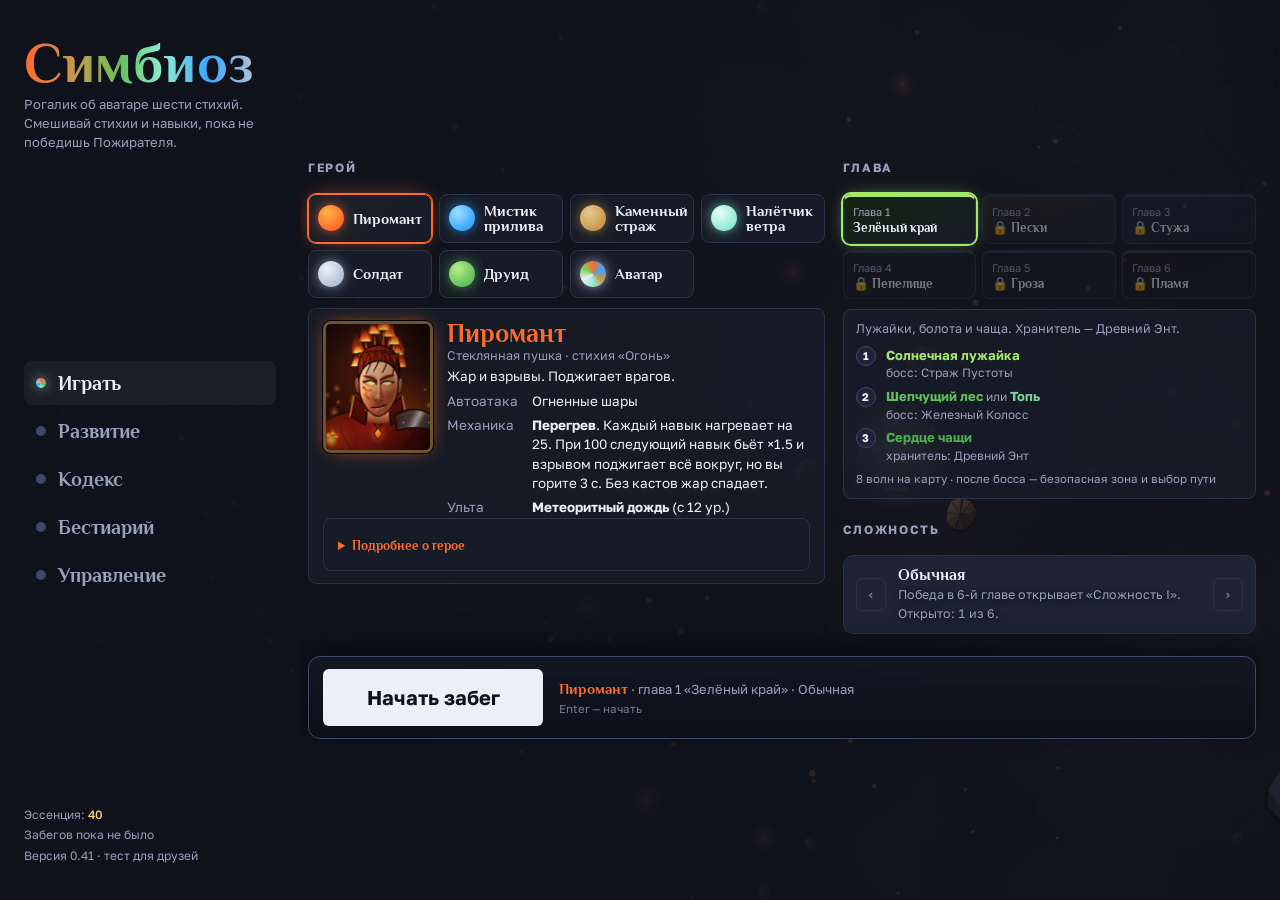
==== commit ef712350: "Совместная игра, шаг 2: герои в общем мире (coop.js), lockstep-цикл, детерминизм проверен на двух ст" ====
--- a/index.html
+++ b/index.html
@@ -429,6 +429,14 @@
 @media (min-width:1600px) and (min-height:860px){#menu{zoom:1.2}}
 @media (min-width:2100px) and (min-height:1100px){#menu{zoom:1.45}}
 .mpanel{display:flex;flex-direction:column}.mpanel>section{flex:none}.play2{margin:auto 0}
+/* совместная игра */
+#coopBar{position:absolute;right:12px;top:120px;display:grid;gap:6px;pointer-events:none;z-index:3}
+#coopBar .cb{min-width:190px;padding:7px 10px;background:rgba(12,15,24,.82);border:1px solid var(--line2);border-radius:8px;display:grid;gap:3px}
+#coopBar .cb b{font:700 14px var(--f-display)}#coopBar .cb small{color:var(--dim);font-size:11.5px}
+#coopBar .cb i{display:block;height:6px;background:#2a1418;border-radius:3px;overflow:hidden}#coopBar .cb u{display:block;height:100%;background:linear-gradient(90deg,#ff5a6a,#ff9a8a)}
+#coopBar .cb em{font-style:normal;font-size:12px;color:#ffd36b}#coopBar .cb.down{border-color:#ff6b7a}
+#coopWait{position:fixed;left:50%;top:38%;transform:translate(-50%,-50%);padding:14px 22px;background:rgba(10,12,20,.9);border:1px solid var(--line2);border-radius:12px;font:700 18px var(--f-display);z-index:40;text-align:center}
+#coopWait small{display:block;font:400 13px var(--f-body);color:var(--dim);margin-top:4px}
 </style>
 
 <div id="stage">
@@ -2197,6 +2205,8 @@
 const fmt=t=>{t=Math.max(0,Math.floor(t));return Math.floor(t/60)+':'+String(t%60).padStart(2,'0')};
 const armorRed=a=>clamp(a/(25+Math.abs(a)),-0.5,0.9);
 const needFor=l=>{const X=BAL.xp;return Math.floor((X.base+l*X.lin+l*l*X.quad)*(1+Math.max(0,l-X.lateFrom)*X.lateK))};
+/* «на экране» для логики игры: вдвоём — прямоугольник вокруг текущего героя, одинаковый у всех */
+const simVis=(x,y,m)=>{if(!COOP)return vis(x,y,m);const p=G.p;return Math.abs(x-p.x)<simVW()/2+m&&Math.abs(y-p.y)<simVH()/2+m};
 const vis=(x,y,m)=>x>VX-m&&x<VX+VW+m&&y>VY-m&&y<VY+VH+m;
 const dist2=(a,b)=>{const dx=a.x-b.x,dy=a.y-b.y;return dx*dx+dy*dy};
 function distSeg(px,py,x1,y1,x2,y2){
@@ -2385,7 +2395,7 @@
   if(!g.pools.length)return;
   if(g.pt.length<300){
     for(const pl of g.pools){
-      if(pl.kind!=='lava'||!vis(pl.x,pl.y,pl.r))continue;
+      if(pl.kind!=='lava'||!simVis(pl.x,pl.y,pl.r))continue;
       if(Math.random()<dt*3){
         const a=rnd(0,TAU),d=Math.sqrt(Math.random())*pl.r*0.9;
         g.pt.push({x:pl.x+Math.cos(a)*d,y:pl.y+Math.sin(a)*d,vx:rnd(-10,10),vy:rnd(-60,-25),life:1.1,max:1.1,col:Math.random()<0.5?'#ffb347':'#ff6a2b',size:2.2});
@@ -2820,7 +2830,7 @@
     return {x,y}};
   opts.forEach((o,i)=>{const q=spot(i?1:-1);g.portals.push(Object.assign({x:q.x,y:q.y,bob:rnd(0,TAU)},o))});
   for(const m of (g.merch||[]).concat(g.evts||[]))for(const q of g.portals)if(Math.hypot(m.x-q.x,m.y-q.y)<150&&m.y<g.p.y-60){const s=freeSpot(m.x,g.p.y+rnd(150,230),48,160);m.x=s.x;m.y=s.y}
-  saveRun(); /* автосохранение после каждой карты: забег можно продолжить из меню */
+  if(!COOP)saveRun(); /* автосохранение после каждой карты: забег можно продолжить из меню */
   toast('Безопасная зона','Забег сохранён. Враги не придут, пока вы не войдёте в портал. Торговцы рядом.');
 }
 function nearPortal(){
@@ -2833,7 +2843,7 @@
 function usePortal(q){
   const g=G;
   g.safe=false;g.portals=[];g.risk=!!q.risk;if(g.risk)g.riskRun=true;g.evts=[];g.merch=[];
-  enterBiome(q.map);placeFeature();clearRun();
+  enterBiome(q.map);coopGather();placeFeature();clearRun();
   if(g.risk)toast('Тропа испытаний','Враги на '+Math.round((BAL.chap.riskHp-1)*100)+'% крепче, золота на '+Math.round((BAL.chap.riskGold-1)*100)+'% больше. Победа даст +'+Math.round((BAL.chap.riskEss-1)*100)+'% эссенции.');
   sfx(260,0.5,'sine',0.06,500);
   startWave(g.wave+1);
@@ -3250,7 +3260,7 @@
   else if(type==='bomb'){
     const dmg=(40+SW()*14);
     for(const e of g.en){
-      if(e.dead||!vis(e.x,e.y,40))continue;
+      if(e.dead||!simVis(e.x,e.y,40))continue;
       hitEnemy(e,dmg,{dt:'magic',aoe:true,col:'#ffb347'});
       if(!e.dead)knockE(e,e.x-p.x,e.y-p.y,220);
     }
@@ -3566,7 +3576,7 @@
 CAST.slowAll=(pr)=>{G.slowAll=pr.t;G.slowAllF=pr.f;ring(G.p.x,G.p.y,Math.max(W,H)*0.5,'#e8c98f',0.6)};
 CAST.nuke=(pr)=>{
   const g=G;
-  for(const e of g.en){if(!e.dead&&vis(e.x,e.y,40))hitEnemy(e,pr.dmg,{dt:pr.dt,aoe:true,col:'#b79bff'})}
+  for(const e of g.en){if(!e.dead&&simVis(e.x,e.y,40))hitEnemy(e,pr.dmg,{dt:pr.dt,aoe:true,col:'#b79bff'})}
   g.shake=Math.max(g.shake,10);ring(g.p.x,g.p.y,Math.max(W,H)*0.6,'#b79bff',0.6);
 };
 
@@ -4074,7 +4084,7 @@
 }
 const ULT_LV=BAL.hero.ultLv;
 /* Печати мастерства: у мастеров вместо печатей симбиозов. fx(x,y,lv) — после удара ульты в точке (x,y). */
-function onScreen(){const g=G;return g.en.filter(e=>!e.dead&&!e.sub&&vis(e.x,e.y,40))}
+function onScreen(){const g=G;return g.en.filter(e=>!e.dead&&!e.sub&&simVis(e.x,e.y,40))}
 const MSEAL={
   fire:[{k:'ash',n:'Пепелище',d:'Ульта оставляет горящую землю на 6 с',fx(x,y,lv){addZone(x,y,{vis:'wildfire',r:150,life:6,dps:12+8*lv+SW()*1.5,dt:'magic',col:'#ff7a3a',st:{burn:[6+2*lv,3]}})}},
     {k:'nova',n:'Сверхновая',d:'Мощный взрыв в центре удара',fx(x,y,lv){explodeAt(x,y,220,60+30*lv+SW()*4,{dt:'magic',col:'#ffb347',knock:320,shake:9})}},
@@ -4645,8 +4655,8 @@
 }
 function spawnR(){return Math.hypot(simVW(),simVH())/2+160}
 function spawnPos(){
-  const a=rnd(0,TAU),d=Math.hypot(simVW(),simVH())/2+rnd(40,140);
-  return {x:G.p.x+Math.cos(a)*d,y:G.p.y+Math.sin(a)*d};
+  const a=rnd(0,TAU),d=Math.hypot(simVW(),simVH())/2+rnd(40,140),hp=COOP?pickOf(heroList().length?heroList():COOP.H).p:G.p;
+  return {x:hp.x+Math.cos(a)*d,y:hp.y+Math.sin(a)*d};
 }
 function spawnAt(type,x,y,hm,dm,opts){
   const g=G,d=ET[type],F=MAPS[g.map].foe;
@@ -4733,7 +4743,9 @@
     const ae=g.bag.findIndex(b=>b&&b.id==='aegis');
     if(ae>=0){g.bag[ae]=null;recalc();reviveP(0.5,'Эгида спасла вас');return}
     if(g.metaRevive&&!g.revived){g.revived=true;reviveP(0.4,'Второе дыхание');return}
-    p.hp=0;endRun(false);
+    p.hp=0;
+    if(COOP){coopDown(g);return}
+    endRun(false);
   }
 }
 function reviveP(frac,msg){
@@ -4909,13 +4921,14 @@
   if(e.root<=0&&d>e.r+p.r-4){e.x+=(p.x-e.x)/d*e.sp*spMul*dt;e.y+=(p.y-e.y)/d*e.sp*spMul*dt}
 }
 function updEnemies(dt){
-  const g=G,p=g.p,en=g.en,kdr=MAPS[g.map].ice?2.2:6;
+  let g=G,p=g.p;const en=g.en,kdr=MAPS[g.map].ice?2.2:6,g0=G;
   for(const b of en){
     if(b.dead||b.ai!=='banner')continue;
     for(const o of en){if(o===b||o.dead)continue;const ax=o.x-b.x,ay=o.y-b.y;if(ax*ax+ay*ay<170*170)o.buf=0.25}
   }
   for(const e of en){
     if(e.dead)continue;
+    if(COOP){g=G=nearHero(e.x,e.y);p=g.p} /* вдвоём враг идёт к ближайшему живому герою */
     g.atkSrc=e.name||e.def.n;
     e.flash=Math.max(0,e.flash-dt);e.rockCd=Math.max(0,e.rockCd-dt);e.ovl=Math.max(0,e.ovl-dt);e.slam=Math.max(0,e.slam-dt);e.cc=Math.max(0,e.cc-dt);
     if(e.wet>0)e.wet-=dt;
@@ -5072,6 +5085,7 @@
     if(pd2<rr*rr&&e.ai!=='boss'&&e.ai!=='nest'&&e.st!=='fuse'&&!locked&&!e.sub)hurtPlayer(e.dmg*(e.buf>0?1.25:1),e.def.dt==='magic'?'magic':'phys',{e:e,melee:true});
     else if(e.ai==='boss'&&pd2<rr*rr&&!locked)hurtPlayer(e.dmg,'phys',{e:e,melee:true,boss:true});
   }
+  if(COOP){G=g=g0;p=g.p}
   /* препятствия карты */
   if(g.solids.length)for(const e of en){if(!e.dead&&e.ai!=='specter'&&e.ai!=='nest')obsE(e)}
   /* разделение, столкновения с передачей импульса */
@@ -5114,7 +5128,7 @@
   compact(g.en);
 }
 function updEnemyProj(dt){
-  const g=G,p=g.p;
+  const g=G,p=g.p,g0=G;
   for(const b of g.eps){
     b.x+=b.vx*dt;b.y+=b.vy*dt;b.life-=dt;
     if(b.life<=0){b.dead=true;continue}
@@ -5126,8 +5140,9 @@
     }
     if(!blocked)for(const s of g.solids){const dx=b.x-s.x,dy=b.y-s.y;if(dx*dx+dy*dy<(s.r+b.r)*(s.r+b.r)){blocked=true;break}}
     if(blocked){b.dead=true;puff(b.x,b.y,b.col,3,60,0.25,2);continue}
-    const dx=p.x-b.x,dy=p.y-b.y,rr=p.r+b.r;
-    if(dx*dx+dy*dy<rr*rr){b.dead=true;hurtPlayer(b.dmg,b.dt,{src:b.src||'Вражеский снаряд'});if(b.fx==='slow'){g.pslow=2.2;if(g.tx.length<50)g.tx.push({x:p.x,y:p.y-32,t:0.8,txt:'Замедлен',big:false,col:'#9fd0ff'})}}
+    for(const hh of heroList()){if(b.dead)break;G=hh;const g=hh,p=hh.p;const dx=p.x-b.x,dy=p.y-b.y,rr=p.r+b.r;
+    if(dx*dx+dy*dy<rr*rr){b.dead=true;hurtPlayer(b.dmg,b.dt,{src:b.src||'Вражеский снаряд'});if(b.fx==='slow'){g.pslow=2.2;if(g.tx.length<50)g.tx.push({x:p.x,y:p.y-32,t:0.8,txt:'Замедлен',big:false,col:'#9fd0ff'})}}}
+    G=g0;
   }
   for(const t of g.tgs){
     t.t-=dt;
@@ -5146,6 +5161,7 @@
       }
       if(t.hitEn){for(const e of g.en){if(e.dead)continue;const ex=e.x-t.x,ey=e.y-t.y,rr=t.r+e.r;if(ex*ex+ey*ey<=rr*rr){hitEnemy(e,t.hitEn*(t.fx==='bolt'&&e.wet>0?2:1),{dt:'magic',src:'skill',aoe:true,col:t.col,st:t.fx==='bolt'?{stun:0.5}:(t.fx==='roots'?{stun:1.1}:null)});if(!e.dead&&t.fx==='meteor')knockE(e,ex,ey,200)}}}
       if(t.patch)addPatch(t.x,t.y,t.patch.r,t.patch.life,t.patch.dps,'fire');
+      for(const hh of heroList()){G=hh;const g=hh,p=hh.p,dx=p.x-t.x,dy=p.y-t.y;
       if(dx*dx+dy*dy<(t.r+p.r*0.6)*(t.r+p.r*0.6)){
         const hz=t.env?(t.hz||(t.fx==='meteor'?'bombs':(t.fx==='bolt'?'strike':''))):'';
         if(hz&&imm(hz)){
@@ -5157,14 +5173,16 @@
           if(t.fx==='roots'&&g.dashT<=0){g.rootT=1.2;if(g.tx.length<50)g.tx.push({x:p.x,y:p.y-32,t:0.9,txt:'Опутан! Рывок освободит',big:false,col:'#9fe07a'})}
         }
       }
+      }G=g0;
     }else if(t.dmg>0){
       const n=Math.floor(Math.hypot(t.x2-t.x,t.y2-t.y)/40);
       for(let i=0;i<n;i++)puff(t.x+(t.x2-t.x)*i/n,t.y+(t.y2-t.y)*i/n,t.col,2,80,0.35,3);
       g.shake=Math.max(g.shake,5);
-      if(distSeg(p.x,p.y,t.x,t.y,t.x2,t.y2)<t.w/2+p.r*0.6)hurtPlayer(t.dmg,t.dt,{src:t.src||'Удар по области'});
+      for(const hh of heroList()){G=hh;const p=hh.p;if(distSeg(p.x,p.y,t.x,t.y,t.x2,t.y2)<t.w/2+p.r*0.6)hurtPlayer(t.dmg,t.dt,{src:t.src||'Удар по области'})}G=g0;
     }
   }
 }
+function heroList(){return COOP?COOP.H.filter(h=>!h.down):[G]}
 function compact(a){let j=0;for(let i=0;i<a.length;i++){if(!a[i].dead)a[j++]=a[i]}a.length=j}
 
 /* ---------- волны ---------- */
@@ -5199,10 +5217,10 @@
   g.en.length=0;g.eps.length=0;g.tgs.length=0;
   for(const m of g.gem)m.fly=true;
   g.vac=4;
-  heal(g.S.maxHp*ascMod('heal'));p.mana=g.S.maxMana;
+  heal(g.S.maxHp*ascMod('heal'));p.mana=g.S.maxMana;coopWaveHeal();
   if(longBreak){stockMerchants();spawnEvents()}else{g.merch=[];g.evts=[]}
   trialReward();
-  {const bk=bossKeyFor(g.wave);if(bk&&g.bossDead)g.relicQ=bk}
+  {const bk=bossKeyFor(g.wave);if(bk&&g.bossDead){g.relicQ=bk;if(COOP)for(const h of COOP.H)h.relicQ=bk}}
   if(bossKeyFor(g.wave)&&!g.endless&&g.wave<WAVES_TOTAL){openSafeZone();sfx(500,0.4,'triangle',0.06,300);return}
   if(!longBreak){toast('Волна '+g.wave+' пройдена','Передышка '+BAL.wave.shortInter+' с. Торговцы — после следующей волны');sfx(500,0.3,'triangle',0.05,300);return}
   toast('Волна '+g.wave+' пройдена',(g.merch.some(m=>m.id==='tycoon')?'Пришёл Магнат Мидас! ':'')+'Пауза '+BAL.wave.interTime+' секунд. Торговцы рядом.'+((g.wave+1)%6===0?' Копите золото: после следующей волны может прийти Магнат ('+tycoonNeed2(g.wave+1)+'+).':''));
@@ -5435,6 +5453,10 @@
 const DASH_CD=BAL.hero.dashCd;
 function getInput(){
   if(G&&G.inp){const q=G.inp;let x=q.x,y=q.y,m=Math.hypot(x,y);if(m>1){x/=m;y/=m;m=1}return {x,y,m}} /* совместная игра: ввод героя приходит по сети */
+  return readMove();
+}
+/* движение с клавиатуры, джойстика или мыши этого устройства */
+function readMove(){
   const k=SAVE.keys;
   let x=(codes[k.right]||codes.ArrowRight?1:0)-(codes[k.left]||codes.ArrowLeft?1:0);
   let y=(codes[k.down]||codes.ArrowDown?1:0)-(codes[k.up]||codes.ArrowUp?1:0);
@@ -5606,19 +5628,19 @@
 }
 function heroPost(dt){
   const g=G,p=g.p,S=g.S;
-  /* кристаллы и монеты */
-  for(const m of g.gem){
+  /* кристаллы и монеты (упавший герой не собирает) */
+  if(!g.down)for(const m of g.gem){
     const dx=p.x-m.x,dy=p.y-m.y,d=Math.hypot(dx,dy)||1;
     if(!m.fly&&(m.vx||m.vy)){m.x+=m.vx*dt;m.y+=m.vy*dt;const f=Math.exp(-4.5*dt);m.vx*=f;m.vy*=f;if(Math.abs(m.vx)+Math.abs(m.vy)<4)m.vx=m.vy=0}
     if(d<S.magnet)m.fly=true;
     if(m.fly){const s=g.vac>0?900:400;m.x+=dx/d*s*dt;m.y+=dy/d*s*dt}
     if(d<p.r+7){
       m.dead=true;
-      if(m.k==='coin'){p.gold+=Math.max(1,Math.round(m.v*(1+S.goldm)*(g.risk?BAL.chap.riskGold:1)));sfx(900,0.03,'sine',0.015)}
-      else{gainXp(m.v);sfx(600+Math.min(600,m.v*30+p.lv*8),0.04,'sine',0.02)}
+      if(m.k==='coin'){shareGold(Math.max(1,Math.round(m.v*(1+S.goldm)*(g.risk?BAL.chap.riskGold:1))));sfx(900,0.03,'sine',0.015)}
+      else{shareXp(m.v);sfx(600+Math.min(600,m.v*30+p.lv*8),0.04,'sine',0.02)}
     }
   }
-  for(const q of g.pk){
+  if(!g.down)for(const q of g.pk){
     q.life-=dt;
     if(q.life<=0){q.dead=true;continue}
     const dx=p.x-q.x,dy=p.y-q.y,d=Math.hypot(dx,dy)||1;
@@ -5705,6 +5727,7 @@
   return add;
 }
 function endRun(win){
+  if(COOP)G=COOP.H[COOP.me];
   const g=G;
   if(g.over)return;
   clearRun();
@@ -5716,6 +5739,7 @@
   sfx(140,0.5,'sawtooth',0.06,-80);
 }
 function winRun(){
+  if(COOP)G=COOP.H[COOP.me];
   const g=G;
   clearRun();
   g.over=true;mode='over';g.victory=true;
@@ -5748,6 +5772,7 @@
   hintQ=[];hintT=0;$('hint').hidden=true;tut('move');
 }
 function quitToMenu(){
+  coopEnd();
   mode='menu';G=null;hintQ=[];hintT=0;$('hint').hidden=true;clearTimeout(biomeShow);clearTimeout(biomeTimer);$('biome').hidden=true;
   $('hud').hidden=true;$('over').hidden=true;$('pause').hidden=true;$('levelup').hidden=true;$('shop').hidden=true;
   $('menu').hidden=false;
@@ -5938,6 +5963,233 @@
   const me=G;G=COOP.H[k];
   try{f(...(args||[]))}catch(e){console.error(e)}finally{G=me}
 }
+/* =====================================================================
+   СОВМЕСТНАЯ ИГРА: несколько героев в одном мире.
+   Каждый герой — свой объект состояния (как G в одиночной игре). Поля мира (враги, волна,
+   карта, торговцы…) у всех героев — общие: это свойства-ссылки на один объект W.
+   Переключение «чей сейчас ход» — просто G=H[i]: весь старый код работает как раньше.
+   Всё случайное во время такта идёт от общего сида (Math.random подменяется), поэтому
+   у обоих игроков мир считается одинаково — по сети передаются только нажатия (lockstep.js).
+   ===================================================================== */
+const WORLD_KEYS=['map','binst','ox','oy','gk','solids','pools','decors','pch','sk','dv','rt','wind','hzT','bliz',
+  'wave','phase','wt','inter','waveDur','spawnT','evT','eliteT','endT','bossRef','bossDead','bossKills','endless','victory','over','paused',
+  'kills','t','slowmo','zk','slowAll','slowAllF','en','eps','tgs','gem','pk','merch','evts','feat','portals','safe','risk','riskRun',
+  'curseW','trialW','ch','asc','essPaid','darkAdd','flashA','atkSrc','stockT'];
+/* общий генератор случайных чисел (mulberry32) */
+function seedRng(seed){let a=seed>>>0;return function(){a=(a+0x6D2B79F5)|0;let t=Math.imul(a^(a>>>15),1|a);t=(t+Math.imul(t^(t>>>7),61|t))^t;return((t^(t>>>14))>>>0)/4294967296}}
+function withSim(fn){const r=Math.random;Math.random=COOP.rng;try{return fn()}finally{Math.random=r}}
+function worldify(h,W){
+  for(const k of WORLD_KEYS){
+    if(!(k in W))W[k]=h[k];
+    delete h[k];
+    Object.defineProperty(h,k,{get(){return W[k]},set(v){W[k]=v},enumerable:true,configurable:true});
+  }
+}
+/* cfg: {seed, ch, asc, heroes:[{start,meta,name}], me, net} */
+function coopStart(cfg){
+  clearRun();
+  const ch=clamp(cfg.ch||1,1,CHAP.length),map=CHAP[ch-1].maps[0];
+  COOP={H:[],me:cfg.me,cfg,net:cfg.net||null,W:{},rng:seedRng(cfg.seed),tick:0};lsReset();
+  withSim(()=>{
+    cfg.heroes.forEach((hc,i)=>{
+      const h=mkState(hc.start,map);
+      worldify(h,COOP.W);
+      h.idx=i;h.name=hc.name||('Игрок '+(i+1));h.meta=hc.meta||{};
+      h.metaRevive=(h.meta.revive||0)>0;
+      h.inp={x:0,y:0,ax:0,ay:0,aim:false,held:0};
+      h.down=false;h.rev=0;
+      COOP.H.push(h);
+    });
+    const W=COOP.W;W.ch=ch;W.asc=cfg.asc||0;
+    COOP.H.forEach((h,i)=>{
+      G=h;
+      if(h.start==='avatar')h.pending++;else h.el[h.start]=1;
+      h.p.x=(i-(COOP.H.length-1)/2)*60;h.p.y=0;
+      recalc();h.p.hp=h.S.maxHp;h.p.mana=h.S.maxMana;
+      h.p.gold=30+25*(h.meta.startgold||0);
+    });
+    G=COOP.H[0];
+    placeFeature();
+    startWave(1);
+  });
+  G=COOP.H[COOP.me];
+  mode='play';
+  cam.x=G.p.x-VW/2;cam.y=G.p.y-VH/2;
+  $('menu').hidden=true;$('over').hidden=true;$('pause').hidden=true;$('levelup').hidden=true;$('shop').hidden=true;
+  $('hud').hidden=false;
+  if(document.activeElement&&document.activeElement.blur)document.activeElement.blur();
+  hc={};buildTopHud();showBiome(G.map);
+  hintQ=[];hintT=0;$('hint').hidden=true;
+  coopHud(true);
+}
+function coopEnd(){
+  if(!COOP)return;
+  if(COOP.net)netClose();
+  COOP=null;coopHud(false);
+}
+/* такт мира: все герои + враги. dt фиксированный */
+function coopTick(dt){
+  const H=COOP.H,W=COOP.W;
+  COOP.tick++;
+  if(W.over)return;
+  if(W.paused||H.some(h=>h.lvlOpen||h.shopOpen||h.treeOpen))return;
+  G=H[0];
+  if(W.slowmo>0){W.slowmo-=dt;dt*=0.35}
+  W.zk=Math.max(0,W.zk-dt*0.2);
+  gatherWorld(G,G.p.x,G.p.y);
+  W.t+=dt;
+  for(const h of H){G=h;if(h.down){h.p.vx=h.p.vy=0;continue}heroUpdate(dt)}
+  const al=heroList();G=al.length?al[Math.floor(Math.random()*al.length)]:H[0];
+  worldUpdate(dt);
+  for(const h of H){G=h;heroPost(dt)}
+  reviveTick(dt);
+  G=H[COOP.me];
+}
+function nearHero(x,y){
+  let b=null,bd=1e18;
+  for(const h of COOP.H){if(h.down)continue;const d=(h.p.x-x)**2+(h.p.y-y)**2;if(d<bd){bd=d;b=h}}
+  return b||COOP.H[0];
+}
+function coopDown(g){
+  g.down=true;g.rev=0;g.p.hp=0;g.chan=null;
+  puff(g.p.x,g.p.y,'#ff6b7a',24,200,0.6,3);ring(g.p.x,g.p.y,90,'#ff6b7a',0.6);
+  if(COOP.H.every(h=>h.down)){G=COOP.H[COOP.me];endRun(false);return}
+  if(isLocal())toast('Вы упали','Друг может поднять вас — пусть постоит рядом 2,5 секунды');
+  else{const me=G;G=COOP.H[COOP.me];toast(me.name+' упал','Подойдите и постойте рядом, чтобы поднять');G=me}
+}
+function reviveTick(dt){
+  for(const d of COOP.H){
+    if(!d.down)continue;
+    const near=COOP.H.some(h=>!h.down&&(h.p.x-d.p.x)**2+(h.p.y-d.p.y)**2<75*75);
+    d.rev=near?d.rev+dt:Math.max(0,d.rev-dt*0.5);
+    if(d.rev>=2.5){
+      const me=G;G=d;
+      d.down=false;d.rev=0;d.p.hp=d.S.maxHp*0.4;d.p.inv=2;
+      ring(d.p.x,d.p.y,120,'#9fffb0',0.6);puff(d.p.x,d.p.y,'#9fffb0',20,200,0.6,3);
+      G=me;
+    }
+  }
+}
+/* опыт и золото — общие */
+function shareXp(v){if(!COOP){gainXp(v);return}const me=G;for(const h of COOP.H){G=h;gainXp(v)}G=me}
+function shareGold(n){if(!COOP){G.p.gold+=n;return}for(const h of COOP.H)h.p.gold+=n}
+/* после волны: все встают и лечатся */
+function coopWaveHeal(){
+  if(!COOP)return;
+  const me=G;
+  for(const h of COOP.H){G=h;if(h.down){h.down=false;h.rev=0;h.p.hp=1}heal(h.S.maxHp*ascMod('heal'));h.p.mana=h.S.maxMana}
+  G=me;
+}
+/* после портала: друзья переносятся к вошедшему */
+function coopGather(){
+  if(!COOP)return;
+  let i=0;for(const h of COOP.H){if(h===G)continue;i++;h.p.x=G.p.x+i*50;h.p.y=G.p.y+20;h.p.vx=h.p.vy=0;h.down=false;if(h.p.hp<=0)h.p.hp=h.S.maxHp*0.4}
+}
+/* ---------- полоска друга и состояние сети ---------- */
+function coopHud(on){
+  let el=$('coopBar');
+  if(!on){if(el)el.hidden=true;const w=$('coopWait');if(w)w.hidden=true;return}
+  if(!el){el=document.createElement('div');el.id='coopBar';$('hud').appendChild(el)}
+  el.hidden=false;
+  if(!$('coopWait')){const w=document.createElement('div');w.id='coopWait';w.hidden=true;document.body.appendChild(w)}
+}
+function coopHudTick(){
+  if(!COOP)return;
+  const el=$('coopBar');if(!el)return;
+  let h='';
+  COOP.H.forEach((q,i)=>{if(i===COOP.me)return;
+    const E=hEl(q.start),st=q.down?'упал — подойди и подними':q.lvlOpen?'выбирает карточку':q.shopOpen?'в лавке':q.treeOpen?'в древе навыков':'';
+    h+='<div class="cb"><b style="color:'+E.c+'">'+q.name+'</b><small>'+(q.start==='avatar'?'Аватар':CLS[q.start].n)+' · ур. '+q.p.lv+'</small>'
+      +'<i><u style="width:'+Math.round(clamp(q.p.hp/q.S.maxHp,0,1)*100)+'%"></u></i>'+(st?'<em>'+st+'</em>':'')+'</div>'});
+  const me=COOP.H[COOP.me];
+  if(me.down)h+='<div class="cb down"><b>Вы упали</b><em>Друг поднимет вас, если постоит рядом ('+Math.round(me.rev/2.5*100)+'%)</em></div>';
+  if(el._h!==h){el._h=h;el.innerHTML=h}
+}
+/* имена над героями */
+function drawNameTags(){
+  if(!COOP)return;
+  ctx.save();ctx.font='bold 12px sans-serif';ctx.textAlign='center';
+  COOP.H.forEach((h,i)=>{const p=h.p,E=hEl(h.start);ctx.fillStyle='rgba(0,0,0,.55)';const w=ctx.measureText(h.name).width+10;ctx.fillRect(p.x-w/2,p.y-46,w,16);
+    ctx.fillStyle=i===COOP.me?'#ffffff':E.c;ctx.fillText(h.name,p.x,p.y-34);
+    if(h.down){ctx.strokeStyle='#9fffb0';ctx.lineWidth=4;ctx.beginPath();ctx.arc(p.x,p.y,30,-Math.PI/2,-Math.PI/2+TAU*h.rev/2.5);ctx.stroke();ctx.fillStyle='#ff6b7a';ctx.fillText('упал',p.x,p.y+44)}});
+  ctx.restore();ctx.textAlign='left';
+}
+/* =====================================================================
+   LOCKSTEP: мир считается тактами по 1/60 с. На каждый такт у каждого игрока есть «ввод»
+   (движение, прицел, зажатые навыки) и список действий. Свой ввод отправляется на D тактов
+   вперёд; такт выполняется, только когда пришёл ввод всех игроков — поэтому мир у всех одинаков.
+   Без сети (COOP.net=null) — тот же цикл, но второй герой стоит или управляется тестом.
+   ===================================================================== */
+const LS={dt:1/60,acc:0,D:4,t:0,inq:{},cmds:[],sentT:-1,waitT:0,hash:{},bad:0};
+/* ввод этого устройства, округлённый до целых: у всех применяется одно и то же число */
+function sampleInput(){
+  const g=COOP.H[COOP.me],mv=(g.lvlOpen||g.shopOpen||g.treeOpen||COOP.W.paused)?{x:0,y:0}:readMove();
+  let aim=0,ax=0,ay=0;
+  if(mouse.on&&!uiTouch){const w=s2w(mouse.x,mouse.y);ax=Math.round(w.x);ay=Math.round(w.y);aim=1}
+  let held=0;for(let i=0;i<5;i++)if(codes[SAVE.keys['s'+(i+1)]])held|=1<<i;
+  return [Math.round(mv.x*100),Math.round(mv.y*100),ax,ay,aim,held];
+}
+function applyInput(h,q){
+  if(!q)return;
+  h.inp.x=q[0]/100;h.inp.y=q[1]/100;h.inp.ax=q[2];h.inp.ay=q[3];h.inp.aim=!!q[4];h.inp.held=q[5]|0;
+}
+function lsReset(){LS.acc=0;LS.t=0;LS.inq={};LS.cmds=[];LS.sentT=-1;LS.waitT=0;LS.hash={};LS.bad=0}
+/* команда A(...) в сетевой игре — копится и уходит вместе с ближайшим вводом */
+function netCmd(name,args){LS.cmds.push([name,args||[]])}
+/* выполнить такт t: действия игроков по порядку, ввод, затем мир */
+function lsRun(t){
+  const slot=LS.inq[t]||{};
+  withSim(()=>{
+    for(let i=0;i<COOP.H.length;i++){const m=slot[i];if(!m)continue;applyInput(COOP.H[i],m.i);for(const c of (m.c||[]))runAct(i,c[0],c[1])}
+    coopTick(LS.dt);
+  });
+  delete LS.inq[t];
+  if(t%30===0){LS.hash[t]=stateHash();netHash(t,LS.hash[t])}
+}
+/* каждый кадр */
+function coopFrame(raw){
+  if(!COOP||mode!=='play')return;
+  LS.acc=Math.min(LS.acc+raw,0.25);
+  if(!COOP.net){
+    /* без сети: свой ввод сразу, второй герой — как задаст тест (COOP.H[i].inp) */
+    let n=0;
+    while(LS.acc>=LS.dt&&n<6){LS.acc-=LS.dt;n++;
+      const q=sampleInput();applyInput(COOP.H[COOP.me],q);
+      const cm=LS.cmds;LS.cmds=[];
+      withSim(()=>{for(const c of cm)runAct(COOP.me,c[0],c[1]);coopTick(LS.dt)});LS.t++}
+    return;
+  }
+  let n=0;
+  while(LS.acc>=LS.dt&&n<8){
+    /* свой ввод на такт t+D (один раз на такт) */
+    const st=LS.t+LS.D;
+    if(LS.sentT<st){LS.sentT=st;const m={i:sampleInput(),c:LS.cmds};LS.cmds=[];(LS.inq[st]=LS.inq[st]||{})[COOP.me]=m;netSend({k:'in',t:st,m})}
+    const slot=LS.inq[LS.t];
+    const ready=LS.t<LS.D||(slot&&COOP.H.every((h,i)=>slot[i]));
+    if(!ready){LS.waitT+=raw;break}
+    LS.acc-=LS.dt;n++;LS.waitT=0;
+    lsRun(LS.t);LS.t++;
+  }
+  const w=$('coopWait');if(w){const show=LS.waitT>0.5;if(w.hidden===show){w.hidden=!show;w.innerHTML='Ждём друга…<small>Соединение подвисло или друг свернул игру</small>'}}
+}
+/* приём ввода друга */
+function lsRecv(from,m){
+  if(m.k==='in'){(LS.inq[m.t]=LS.inq[m.t]||{})[from]=m.m}
+  else if(m.k==='hash'){const mine=LS.hash[m.t];if(mine!==undefined&&mine!==m.h){LS.bad++;coopDesync(m.t)}}
+}
+/* отпечаток мира: если у игроков разный — значит, разошлись */
+function stateHash(){
+  let h=0;const add=v=>{h=(Math.imul(h^Math.round(v*16),16777619)+0x9e3779b9)|0};
+  const W=COOP.W;add(W.wave);add(W.t*60);add(W.en.length);add(W.kills);
+  for(const e of W.en){add(e.x);add(e.y);add(e.hp)}
+  for(const q of COOP.H){add(q.p.x);add(q.p.y);add(q.p.hp);add(q.p.lv);add(q.p.gold)}
+  return h>>>0;
+}
+/* временные заглушки сети (заменятся в net.js) */
+function netSend(m){}
+function netHash(t,h){}
+function netClose(){}
+function coopDesync(t){console.warn('рассинхрон на такте',t)}
 /* ---------- подсказки новичку: показываются по одному разу, выключаются в «Управлении» ---------- */
 const kb=a=>'<kbd>'+keyName(SAVE.keys[a])+'</kbd>';
 const TUT={
@@ -6028,6 +6280,7 @@
   if(hc[id]!==v){hc[id]=v;$(id).textContent=v}
 }
 function hud(){
+  coopHudTick();
   if(mode!=='play'||!G)return;
   const g=G,p=g.p,S=g.S;
   renderDock();
@@ -10389,10 +10642,12 @@
   const z=ZM*(1+(g.zk||0));
   ctx.save();ctx.translate(W/2,H/2);ctx.scale(z,z);ctx.translate(-(cx+VW/2),-(cy+VH/2));
   drawGround(g,MP,cx,cy);
-  drawDecor(g,MP);drawPools(g,MP);drawScorch(g);drawPatches(g);drawSolids(g,MP);
-  if(mode!=='menu'){drawZones(g);drawBlasts(g);drawTelegraphs(g);drawGems(g);drawPickups(g);drawPortals(g);drawFeature(g);drawMerchants(g);drawEvents(g);drawStructs(g);drawEnemies(g);drawWalls(g);drawSplashes(g);drawSpiralCore(g);drawJet(g);drawDebris(g);drawSmoke(g)}
-  drawRocks(g);drawPlayer(g);if(mode!=='menu'){drawGuns(g);drawMapFx(g);drawLighting(g,cx,cy,z)}
-  if(mode!=='menu'){drawSkillFx(g);drawProj(g);drawEnemyProj(g);drawTornados(g);drawBolts(g);drawSky(g);drawFlash(g);drawSparks(g);drawFx(g)}
+  /* each — для каждого героя (в совместной игре у героев свои снаряды, зоны и эффекты) */
+  const each=f=>{if(!COOP||mode==='menu'){f(g);return}const me=G;for(const h of COOP.H){G=h;f(h)}G=me};
+  drawDecor(g,MP);drawPools(g,MP);each(drawScorch);drawPatches(g);drawSolids(g,MP);
+  if(mode!=='menu'){each(drawZones);each(drawBlasts);drawTelegraphs(g);drawGems(g);drawPickups(g);drawPortals(g);drawFeature(g);drawMerchants(g);drawEvents(g);each(drawStructs);drawEnemies(g);each(drawWalls);each(drawSplashes);each(drawSpiralCore);drawJet(g);each(drawDebris);each(drawSmoke)}
+  each(drawRocks);each(drawPlayer);if(mode!=='menu'){each(drawGuns);drawMapFx(g);drawNameTags();drawLighting(g,cx,cy,z)}
+  if(mode!=='menu'){each(drawSkillFx);each(drawProj);drawEnemyProj(g);each(drawTornados);each(drawBolts);drawSky(g);each(drawFlash);each(drawSparks);each(drawFx)}
   else drawFx(g);
   ctx.restore();
   drawAmb(MP);
@@ -10830,7 +11085,8 @@
   const raw=(t-last)/1000,dt=Math.min(0.05,Math.max(0,raw));last=t;anim+=dt;
   if(SAVE.fps){if(raw>0&&raw<1)fpsA+=(1/raw-fpsA)*0.05;fpsT-=raw;if(fpsT<=0){fpsT=0.5;const el=$('fps');el.hidden=false;el.textContent=Math.round(fpsA)+' FPS'+(G&&mode==='play'?' · врагов '+G.en.length:'')}}else if(fpsT!==-1){fpsT=-1;$('fps').hidden=true}
   try{
-    if(mode==='play'&&G&&!G.paused&&!G.lvlOpen&&!G.shopOpen&&!G.treeOpen&&!G.over)update(dt);
+    if(COOP)coopFrame(raw>0&&raw<1?raw:dt);
+    else if(mode==='play'&&G&&!G.paused&&!G.lvlOpen&&!G.shopOpen&&!G.treeOpen&&!G.over)update(dt);
     else if(mode==='menu')demoUpdate(dt);
     ambUpdate(dt);render();hud();portraits();MUS.update();
   }catch(err){
@@ -10849,7 +11105,7 @@
   window.__sb={
     get G(){return G},get mode(){return mode},SAVE:SAVE,AB:AB,ITEMS:ITEMS,ET:ET,
     CLS,genStock,TREE,openTree,openLevelUp,GUNS,closeTree,renderTree,skillPr,
-    MAPS,CHAP,openSafeZone,placeFeature,featTick,nestSpawn,FEAT,saveRun,loadRun,runSaved,clearRun,nearPortal,usePortal,bossKeyFor,bossHpScale,effW,endWave:()=>endWave(),getChunk,enterBiome,skyStrike,showBiome,biomeFor,BIOMES,startRun,update:(dt)=>{if(mode==='play'&&G&&!G.over)update(dt)},castSlot,castUlt,useItem,pickCard,openShop,closeShop,buyItem,sellItem,
+    coopStart,coopEnd,coopTick,get COOP(){return COOP},LS,stateHash,withSim,runAct,sampleInput,applyInput,lsReset,MAPS,CHAP,openSafeZone,placeFeature,featTick,nestSpawn,FEAT,saveRun,loadRun,runSaved,clearRun,nearPortal,usePortal,bossKeyFor,bossHpScale,effW,endWave:()=>endWave(),getChunk,enterBiome,skyStrike,showBiome,biomeFor,BIOMES,startRun,update:(dt)=>{if(mode==='play'&&G&&!G.over)update(dt)},castSlot,castUlt,useItem,pickCard,openShop,closeShop,buyItem,sellItem,
     learnSkill,addToBag,spawnEnemy,startWave,endWave,applyChoice,buildChoices,recalc,hurtPlayer,hitEnemy,tryDash,render,hud,
     nearMerchant,skipWave,winRun,endRun,quitToMenu,renderMenu,setTab:(t)=>{menuTab=t;renderMenu()},bossKeyFor,doFuse,priceOf,
     setMouse:(x,y)=>{mouse.x=x;mouse.y=y;mouse.on=true;uiTouch=false},key:(c,d)=>{codes[c]=d},togglePause,gainXp,
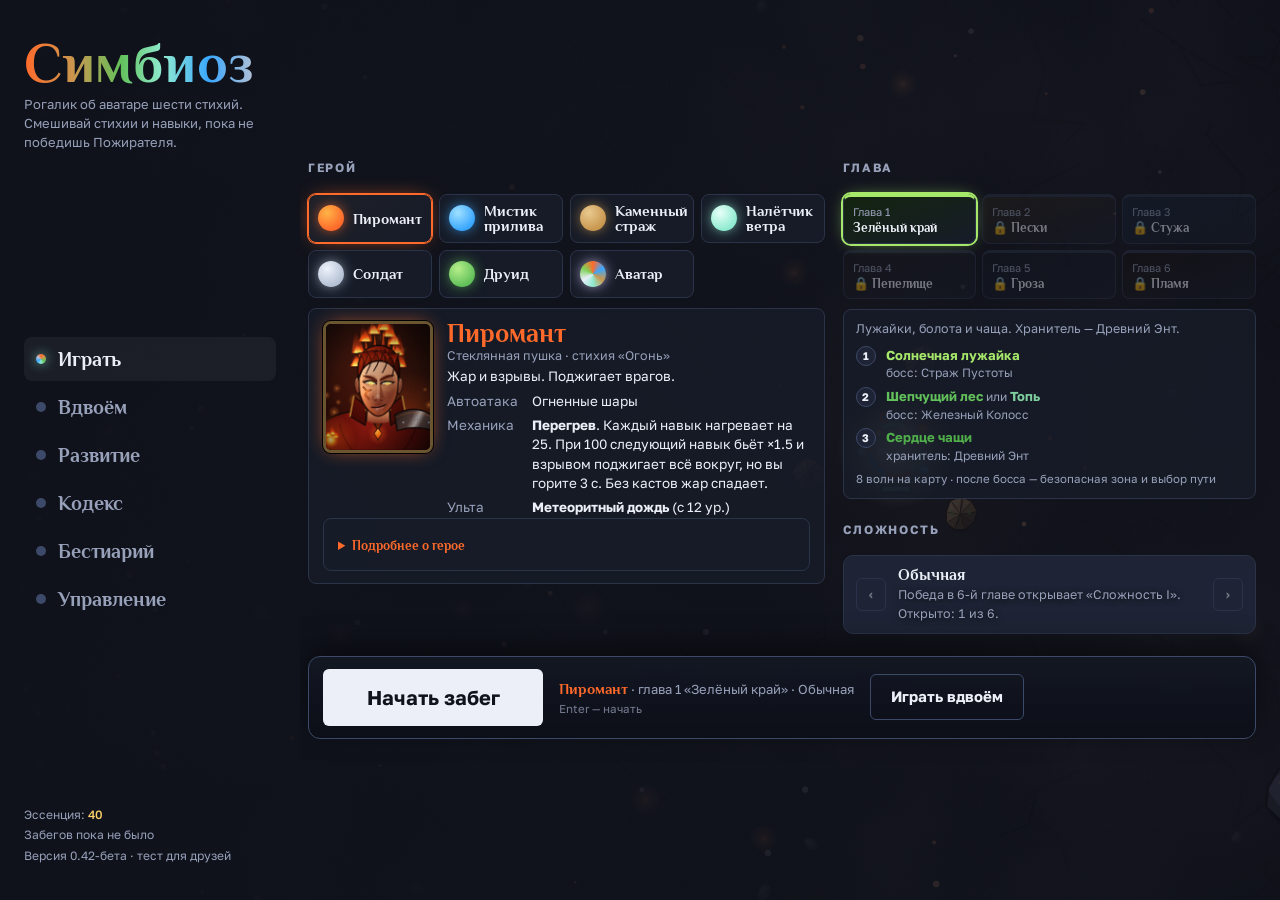
==== commit c6626ed3: "Симбиоз v0.42-бета: игра вдвоём по сети — комната по коду, прямое соединение, синхронизация Вкладка " ====
--- a/index.html
+++ b/index.html
@@ -437,6 +437,32 @@
 #coopBar .cb em{font-style:normal;font-size:12px;color:#ffd36b}#coopBar .cb.down{border-color:#ff6b7a}
 #coopWait{position:fixed;left:50%;top:38%;transform:translate(-50%,-50%);padding:14px 22px;background:rgba(10,12,20,.9);border:1px solid var(--line2);border-radius:12px;font:700 18px var(--f-display);z-index:40;text-align:center}
 #coopWait small{display:block;font:400 13px var(--f-body);color:var(--dim);margin-top:4px}
+/* ---------- игра вдвоём: лобби ---------- */
+.lobby{display:grid;gap:14px;max-width:900px;margin:0 auto}
+.lobby input,.lobby textarea{background:var(--panel2);border:1px solid var(--line2);border-radius:6px;color:inherit;font:inherit;padding:7px 10px;min-width:0}
+.lobby textarea{width:100%;font:12px/1.35 ui-monospace,monospace;resize:vertical;word-break:break-all}
+.lobby input:focus,.lobby textarea:focus{outline:2px solid #9fe0ff;outline-offset:1px}
+.lrow{display:flex;flex-wrap:wrap;align-items:center;gap:8px}
+.lrow label{display:flex;align-items:center;gap:8px;font-weight:700}
+.lcards{display:grid;grid-template-columns:repeat(auto-fit,minmax(240px,1fr));gap:12px}
+.lcard{display:grid;gap:8px;justify-items:start;padding:14px 16px;background:var(--panel2);border:1px solid var(--line);border-radius:10px}
+.lcard>b{font-size:16px}
+.lcard .sub{margin:0}
+.lcard.big{justify-items:center;text-align:center;padding:22px}
+.lcode{font:800 46px/1 ui-monospace,monospace;letter-spacing:.18em;color:#ffd36b;text-shadow:0 0 18px rgba(255,211,107,.35);padding:4px 0 4px .18em;user-select:all}
+.lst{font-weight:700;color:#9fe0ff}
+.lplayers{display:grid;grid-template-columns:1fr 1fr;gap:12px}
+.lp{display:grid;gap:2px;padding:12px 14px;background:var(--panel2);border:1px solid var(--line);border-left:4px solid var(--c1);border-radius:10px}
+.lp small{color:var(--dim);font-size:12px}.lp b{font-size:17px}.lp span{color:var(--c1);font-weight:700}
+.lman{background:var(--panel2);border:1px solid var(--line);border-radius:10px;padding:10px 14px}
+.lman summary{cursor:pointer;font-weight:700;color:#c9d3ea}
+.lman2{display:grid;gap:8px;margin-top:8px;justify-items:start;width:100%}
+.lerr{color:#ffb0a0;font-weight:700;margin:0}
+.llog{font-size:12px;color:var(--dim);display:grid;gap:2px;padding:6px 2px}
+@media (max-width:640px){.lplayers{grid-template-columns:1fr}.lcode{font-size:34px}}
+#lobbyDyn{display:grid;gap:12px}
+#lobbyDyn .sec{margin:4px 0 -4px}
+#coopBar .cb.ping{padding:2px 10px;opacity:.75;min-width:0}
 </style>
 
 <div id="stage">
@@ -490,7 +516,7 @@
         <p class="tag">Рогалик об аватаре шести стихий. Смешивай стихии и навыки, пока не победишь Пожирателя.</p>
       </div>
       <div class="tabs" id="tabs"></div>
-      <div class="mfoot"><span id="essLine"></span><span id="bestLine"></span><span>Версия 0.41 · тест для друзей</span></div>
+      <div class="mfoot"><span id="essLine"></span><span id="bestLine"></span><span>Версия 0.42-бета · тест для друзей</span></div>
     </div>
     <div class="mpanel" id="mpanel"></div>
   </div>
@@ -5776,6 +5802,7 @@
   mode='menu';G=null;hintQ=[];hintT=0;$('hint').hidden=true;clearTimeout(biomeShow);clearTimeout(biomeTimer);$('biome').hidden=true;
   $('hud').hidden=true;$('over').hidden=true;$('pause').hidden=true;$('levelup').hidden=true;$('shop').hidden=true;
   $('menu').hidden=false;
+  if(typeof NET!=='undefined'&&NET.st==='open')menuTab='coop';
   renderMenu();
 }
 function skipWave(){
@@ -5795,7 +5822,8 @@
   const g=G;
   if(mode!=='play'||!g||g.lvlOpen||g.shopOpen||g.treeOpen)return;
   g.paused=!g.paused;$('pause').hidden=!g.paused;
-  if(g.paused){fillStats();for(const k in codes)codes[k]=false}
+  /* в совместной игре пауза общая, а в окне — статы своего героя */
+  if(g.paused){const me=G;if(COOP)G=COOP.H[COOP.me];fillStats();G=me;for(const k in codes)codes[k]=false}
 }
 
 
@@ -5976,7 +6004,7 @@
   'kills','t','slowmo','zk','slowAll','slowAllF','en','eps','tgs','gem','pk','merch','evts','feat','portals','safe','risk','riskRun',
   'curseW','trialW','ch','asc','essPaid','darkAdd','flashA','atkSrc','stockT'];
 /* общий генератор случайных чисел (mulberry32) */
-function seedRng(seed){let a=seed>>>0;return function(){a=(a+0x6D2B79F5)|0;let t=Math.imul(a^(a>>>15),1|a);t=(t+Math.imul(t^(t>>>7),61|t))^t;return((t^(t>>>14))>>>0)/4294967296}}
+function seedRng(seed){let a=seed>>>0;const f=function(){a=(a+0x6D2B79F5)|0;let t=Math.imul(a^(a>>>15),1|a);t=(t+Math.imul(t^(t>>>7),61|t))^t;return((t^(t>>>14))>>>0)/4294967296};f.get=()=>a;f.set=v=>{a=v|0};return f}
 function withSim(fn){const r=Math.random;Math.random=COOP.rng;try{return fn()}finally{Math.random=r}}
 function worldify(h,W){
   for(const k of WORLD_KEYS){
@@ -5989,7 +6017,7 @@
 function coopStart(cfg){
   clearRun();
   const ch=clamp(cfg.ch||1,1,CHAP.length),map=CHAP[ch-1].maps[0];
-  COOP={H:[],me:cfg.me,cfg,net:cfg.net||null,W:{},rng:seedRng(cfg.seed),tick:0};lsReset();
+  COOP={H:[],me:cfg.me,cfg,net:cfg.net||null,W:{},rng:seedRng(cfg.seed),tick:0};LS.D=cfg.D||4;lsReset();
   withSim(()=>{
     cfg.heroes.forEach((hc,i)=>{
       const h=mkState(hc.start,map);
@@ -6024,8 +6052,21 @@
 }
 function coopEnd(){
   if(!COOP)return;
-  if(COOP.net)netClose();
-  COOP=null;coopHud(false);
+  /* соединение не рвём: после забега можно сыграть ещё раз. Если выходим посреди забега — друг играет дальше один */
+  if(COOP.net&&!COOP.W.over)netSend({k:'leave'});
+  COOP=null;coopHud(false);$('pause').hidden=true;
+}
+/* друг ушёл (вышел или пропала связь): его герой исчезает, играем одни */
+function coopSolo(who,what){
+  if(!COOP)return;
+  const me=COOP.H[COOP.me];
+  COOP.net=null;COOP.H=[me];COOP.me=0;me.idx=0;
+  if(me.down){me.down=false;me.rev=0;me.p.hp=Math.max(1,me.S.maxHp*0.4)}
+  for(const k in LS.inq)delete LS.inq[k];LS.cmds=[];
+  if(COOP.W.paused&&$('pause').hidden)COOP.W.paused=false;
+  G=me;toast(who+what,'Играете дальше один');
+  const w=$('coopWait');if(w)w.hidden=true;
+  coopHud(true);
 }
 /* такт мира: все герои + враги. dt фиксированный */
 function coopTick(dt){
@@ -6102,6 +6143,7 @@
     h+='<div class="cb"><b style="color:'+E.c+'">'+q.name+'</b><small>'+(q.start==='avatar'?'Аватар':CLS[q.start].n)+' · ур. '+q.p.lv+'</small>'
       +'<i><u style="width:'+Math.round(clamp(q.p.hp/q.S.maxHp,0,1)*100)+'%"></u></i>'+(st?'<em>'+st+'</em>':'')+'</div>'});
   const me=COOP.H[COOP.me];
+  if(COOP.net&&NET.rtt)h+='<div class="cb ping"><small>связь '+Math.round(NET.rtt)+' мс</small></div>';
   if(me.down)h+='<div class="cb down"><b>Вы упали</b><em>Друг поднимет вас, если постоит рядом ('+Math.round(me.rev/2.5*100)+'%)</em></div>';
   if(el._h!==h){el._h=h;el.innerHTML=h}
 }
@@ -6114,13 +6156,28 @@
     if(h.down){ctx.strokeStyle='#9fffb0';ctx.lineWidth=4;ctx.beginPath();ctx.arc(p.x,p.y,30,-Math.PI/2,-Math.PI/2+TAU*h.rev/2.5);ctx.stroke();ctx.fillStyle='#ff6b7a';ctx.fillText('упал',p.x,p.y+44)}});
   ctx.restore();ctx.textAlign='left';
 }
+/* друг за краем экрана — стрелка с именем у края */
+function coopArrows(){
+  if(!COOP||COOP.H.length<2)return;
+  /* рамка без HUD: сверху счётчик волны, снизу панель навыков */
+  const z=W/VW,l=VX+40/z,r=VX+VW-40/z,t=VY+Math.min(150,H*0.22)/z,b=VY+VH-Math.min(200,H*0.3)/z;
+  const cx=(l+r)/2,cy=(t+b)/2,hw=(r-l)/2,hh=(b-t)/2;
+  COOP.H.forEach((h,i)=>{if(i===COOP.me)return;
+    const dx=h.p.x-cx,dy=h.p.y-cy;if(h.p.x>VX&&h.p.x<VX+VW&&h.p.y>VY&&h.p.y<VY+VH)return;
+    const k=Math.min(hw/Math.abs(dx||1),hh/Math.abs(dy||1),1),ax=cx+dx*k,ay=cy+dy*k,a=Math.atan2(dy,dx),E=hEl(h.start);
+    ctx.save();ctx.translate(ax,ay);ctx.save();ctx.rotate(a);ctx.fillStyle=h.down?'#ff6b7a':E.c;ctx.globalAlpha=0.85;
+    ctx.beginPath();ctx.moveTo(16,0);ctx.lineTo(-9,-11);ctx.lineTo(-4,0);ctx.lineTo(-9,11);ctx.closePath();ctx.fill();ctx.restore();
+    ctx.font='bold 11px sans-serif';ctx.textAlign='center';ctx.fillStyle='#fff';ctx.globalAlpha=0.9;
+    const ty=dy>0?-18:26;ctx.fillText(h.name+(h.down?' (упал)':'')+' · '+Math.round(Math.hypot(dx,dy)/10)+' м',0,ty);
+    ctx.restore();ctx.globalAlpha=1;ctx.textAlign='left'});
+}
 /* =====================================================================
    LOCKSTEP: мир считается тактами по 1/60 с. На каждый такт у каждого игрока есть «ввод»
    (движение, прицел, зажатые навыки) и список действий. Свой ввод отправляется на D тактов
    вперёд; такт выполняется, только когда пришёл ввод всех игроков — поэтому мир у всех одинаков.
    Без сети (COOP.net=null) — тот же цикл, но второй герой стоит или управляется тестом.
    ===================================================================== */
-const LS={dt:1/60,acc:0,D:4,t:0,inq:{},cmds:[],sentT:-1,waitT:0,hash:{},bad:0};
+const LS={dt:1/60,acc:0,D:4,t:0,inq:{},cmds:[],sentT:-1,waitT:0,hash:{},rhash:{},mine:{},bad:0,needSnap:0,adv:0,rT:0};
 /* ввод этого устройства, округлённый до целых: у всех применяется одно и то же число */
 function sampleInput(){
   const g=COOP.H[COOP.me],mv=(g.lvlOpen||g.shopOpen||g.treeOpen||COOP.W.paused)?{x:0,y:0}:readMove();
@@ -6133,7 +6190,7 @@
   if(!q)return;
   h.inp.x=q[0]/100;h.inp.y=q[1]/100;h.inp.ax=q[2];h.inp.ay=q[3];h.inp.aim=!!q[4];h.inp.held=q[5]|0;
 }
-function lsReset(){LS.acc=0;LS.t=0;LS.inq={};LS.cmds=[];LS.sentT=-1;LS.waitT=0;LS.hash={};LS.bad=0}
+function lsReset(){LS.acc=0;LS.t=0;LS.inq={};LS.cmds=[];LS.sentT=LS.D-1;LS.waitT=0;LS.hash={};LS.rhash={};LS.mine={};LS.bad=0;LS.needSnap=0;LS.adv=0;LS.rT=0}
 /* команда A(...) в сетевой игре — копится и уходит вместе с ближайшим вводом */
 function netCmd(name,args){LS.cmds.push([name,args||[]])}
 /* выполнить такт t: действия игроков по порядку, ввод, затем мир */
@@ -6144,12 +6201,14 @@
     coopTick(LS.dt);
   });
   delete LS.inq[t];
-  if(t%30===0){LS.hash[t]=stateHash();netHash(t,LS.hash[t])}
+  if(t%30===0){LS.hash[t]=stateHash();if(COOP.net)netHash(t,LS.hash[t]);hashCheck(t);for(const k in LS.hash)if(+k<t-600)delete LS.hash[k];for(const k in LS.rhash)if(+k<t-600)delete LS.rhash[k];for(const k in LS.mine)if(+k<t-600)delete LS.mine[k]}
+  if(COOP.snapT&&t>COOP.snapT+180)COOP.snapT=0;
 }
 /* каждый кадр */
 function coopFrame(raw){
   if(!COOP||mode!=='play')return;
-  LS.acc=Math.min(LS.acc+raw,0.25);
+  /* кто убежал вперёд друга — чуть притормаживает, чтобы у обоих был запас под скачки пинга */
+  LS.acc=Math.min(LS.acc+raw*(COOP.net&&LS.adv>1.5?0.9:1),0.25);
   if(!COOP.net){
     /* без сети: свой ввод сразу, второй герой — как задаст тест (COOP.H[i].inp) */
     let n=0;
@@ -6161,9 +6220,12 @@
   }
   let n=0;
   while(LS.acc>=LS.dt&&n<8){
+    /* рассинхрон замечен — хозяин шлёт снимок между тактами (тут состояние целое) */
+    if(LS.needSnap){LS.needSnap=0;coopDesync(LS.needT);if(!COOP||!COOP.net)return}
     /* свой ввод на такт t+D (один раз на такт) */
     const st=LS.t+LS.D;
-    if(LS.sentT<st){LS.sentT=st;const m={i:sampleInput(),c:LS.cmds};LS.cmds=[];(LS.inq[st]=LS.inq[st]||{})[COOP.me]=m;netSend({k:'in',t:st,m})}
+    if(LS.sentT<st){const q=sampleInput();
+      while(LS.sentT<st){LS.sentT++;const m={i:q,c:LS.cmds};LS.cmds=[];(LS.inq[LS.sentT]=LS.inq[LS.sentT]||{})[COOP.me]=m;LS.mine[LS.sentT]=m;netSend({k:'in',t:LS.sentT,m})}}
     const slot=LS.inq[LS.t];
     const ready=LS.t<LS.D||(slot&&COOP.H.every((h,i)=>slot[i]));
     if(!ready){LS.waitT+=raw;break}
@@ -6174,8 +6236,17 @@
 }
 /* приём ввода друга */
 function lsRecv(from,m){
-  if(m.k==='in'){(LS.inq[m.t]=LS.inq[m.t]||{})[from]=m.m}
-  else if(m.k==='hash'){const mine=LS.hash[m.t];if(mine!==undefined&&mine!==m.h){LS.bad++;coopDesync(m.t)}}
+  if(m.k==='in'){(LS.inq[m.t]=LS.inq[m.t]||{})[from]=m.m;
+    /* где сейчас друг: его такт = m.t-D, плюс время полёта сообщения */
+    if(m.t>LS.rT){LS.rT=m.t;const L=(typeof NET!=='undefined'&&NET.rtt?NET.rtt/2:30)/(1000/60),adv=LS.t-(m.t-LS.D+L);LS.adv=LS.adv*0.9+adv*0.1}}
+  else if(m.k==='hash'){if((m.e|0)!==(COOP.ep|0))return;LS.rhash[m.t]=m.h;hashCheck(m.t)}
+}
+/* сравнить отпечатки такта t, когда есть оба (свой и друга) */
+function hashCheck(t){
+  const a=LS.hash[t],b=LS.rhash[t];
+  if(a===undefined||b===undefined)return;
+  delete LS.rhash[t];
+  if(a!==b){LS.bad++;LS.needSnap=1;LS.needT=t}
 }
 /* отпечаток мира: если у игроков разный — значит, разошлись */
 function stateHash(){
@@ -6185,11 +6256,304 @@
   for(const q of COOP.H){add(q.p.x);add(q.p.y);add(q.p.hp);add(q.p.lv);add(q.p.gold)}
   return h>>>0;
 }
-/* временные заглушки сети (заменятся в net.js) */
-function netSend(m){}
-function netHash(t,h){}
-function netClose(){}
-function coopDesync(t){console.warn('рассинхрон на такте',t)}
+/* =====================================================================
+   СЕТЬ: комната по коду, прямое соединение WebRTC между игроками.
+   Сервера у игры нет. Чтобы найти друг друга, игроки на минуту встречаются в публичном
+   «почтовом ящике» (MQTT-брокер по WebSocket) под темой с кодом комнаты и обмениваются
+   данными соединения. Дальше всё идёт напрямую. Запасные пути:
+     • «вручную» — обменяться длинными кодами через мессенджер;
+     • «в этом браузере» (BroadcastChannel) — две вкладки на одном компьютере (для проверки).
+   ===================================================================== */
+const NET={st:'idle',pc:null,dc:null,sig:null,id:'',code:'',host:false,peer:null,onmsg:null,log:[],me:null,friend:null,lobby:null};
+const ICE=[{urls:['stun:stun.l.google.com:19302','stun:stun1.l.google.com:19302','stun:stun2.l.google.com:19302']},{urls:'stun:global.stun.twilio.com:3478'},
+  {urls:['turn:openrelay.metered.ca:80','turn:openrelay.metered.ca:443','turn:openrelay.metered.ca:443?transport=tcp'],username:'openrelayproject',credential:'openrelayproject'}];
+const BROKERS=['wss://broker.emqx.io:8084/mqtt','wss://broker.hivemq.com:8884/mqtt','wss://test.mosquitto.org:8081/mqtt'];
+const CODE_ABC='ABCDEFGHJKLMNPQRSTUVWXYZ23456789';
+function gameVer(){const s=document.querySelector('.mfoot span:last-child');return s?s.textContent.split('·')[0].trim():'?'}
+function nlog(s){NET.log.push(s);if(NET.log.length>30)NET.log.shift();if(typeof lobbyRender==='function')lobbyRender()}
+function rid(n,abc){abc=abc||CODE_ABC;let s='';for(let i=0;i<n;i++)s+=abc[Math.floor(VR()*abc.length)];return s}
+
+/* ---------- MQTT 3.1.1 поверх WebSocket (только то, что нужно: connect / subscribe / publish / ping) ---------- */
+function mqttOpen(url,topic,onJson){
+  return new Promise((resolve,reject)=>{
+    let ws;try{ws=new WebSocket(url,'mqtt')}catch(e){reject(e);return}
+    ws.binaryType='arraybuffer';
+    const enc=new TextEncoder(),dec=new TextDecoder();
+    const str=s=>{const b=enc.encode(s);return [b.length>>8,b.length&255,...b]};
+    const pkt=(h,body)=>{const L=[];let n=body.length;do{let d=n%128;n=Math.floor(n/128);if(n>0)d|=128;L.push(d)}while(n>0);const u=new Uint8Array(1+L.length+body.length);u[0]=h;u.set(L,1);u.set(body,1+L.length);return u};
+    let buf=new Uint8Array(0),ping=0,ok=false;
+    const to=setTimeout(()=>{if(!ok){try{ws.close()}catch(_){}reject(new Error('timeout'))}},6000);
+    ws.onopen=()=>{
+      const cid='sb'+rid(10);
+      ws.send(pkt(0x10,[...str('MQTT'),4,0x02,0,60,...str(cid)]));
+    };
+    ws.onmessage=ev=>{
+      const a=new Uint8Array(ev.data),nb=new Uint8Array(buf.length+a.length);nb.set(buf);nb.set(a,buf.length);buf=nb;
+      while(buf.length>=2){
+        let mul=1,len=0,i=1,d;
+        do{if(i>=buf.length)return;d=buf[i++];len+=(d&127)*mul;mul*=128}while(d&128);
+        if(buf.length<i+len)return;
+        const h0=buf[0],type=h0>>4,body=buf.slice(i,i+len);buf=buf.slice(i+len);
+        if(type===2){ok=true;clearTimeout(to);ws.send(pkt(0x82,[0,1,...str(topic),0]));ping=setInterval(()=>{try{ws.send(new Uint8Array([0xC0,0]))}catch(_){}},25000)}
+        else if(type===9){resolve(api)}
+        else if(type===3){const qos=(h0>>1)&3,tl=(body[0]<<8)|body[1];let p=2+tl;if(qos>0)p+=2;
+          try{onJson(JSON.parse(dec.decode(body.slice(p))))}catch(_){}}
+      }
+    };
+    ws.onerror=()=>{clearTimeout(to);if(!ok)reject(new Error('ws'))};
+    ws.onclose=()=>{clearInterval(ping);if(api.onclose)api.onclose()};
+    const api={send(o){try{ws.send(pkt(0x30,[...str(topic),...enc.encode(JSON.stringify(o))]))}catch(_){}},close(){clearInterval(ping);try{ws.send(new Uint8Array([0xE0,0]));ws.close()}catch(_){}},onclose:null,url};
+  });
+}
+/* сигнальный канал: брокер по номеру из кода комнаты, либо BroadcastChannel */
+async function sigOpen(code,onJson){
+  const cb=onJson;onJson=m=>{Promise.resolve().then(()=>cb(m)).catch(e=>nlog('Ошибка соединения: '+(e&&e.message||e)))};
+  if(code[0]==='0'){const bc=new BroadcastChannel('simbioz-'+code);bc.onmessage=e=>onJson(e.data);return {send:o=>bc.postMessage(JSON.parse(JSON.stringify(o))),close:()=>bc.close(),url:'вкладки этого браузера'}}
+  const bi=parseInt(code[0],10)-1,order=[bi,...BROKERS.map((_,i)=>i).filter(i=>i!==bi)];
+  let lastErr;
+  for(const i of order.slice(0,1)){ /* брокер задаёт код — у обоих один и тот же */
+    try{return await mqttOpen(BROKERS[i],'simbioz/v1/'+code,onJson)}catch(e){lastErr=e}
+  }
+  throw lastErr||new Error('broker');
+}
+async function pickBroker(){
+  for(let i=0;i<BROKERS.length;i++){
+    try{const s=await mqttOpen(BROKERS[i],'simbioz/v1/probe'+rid(4),()=>{});s.close();return i}catch(_){nlog('Сервер встреч '+(i+1)+' недоступен')}
+  }
+  return -1;
+}
+/* ---------- WebRTC ---------- */
+function pcNew(){
+  const pc=new RTCPeerConnection({iceServers:ICE});
+  const RU={new:'новое',connecting:'устанавливается',connected:'есть',disconnected:'прервалось',failed:'не удалось',closed:'закрыто'};
+  pc.onconnectionstatechange=()=>{
+    if(NET.pc!==pc)return;
+    const s=pc.connectionState;nlog('Соединение: '+(RU[s]||s));
+    if(s==='failed'||s==='closed')netLost();
+    /* «прервалось» бывает на секунду (смена сети) — ждём 6 с, вдруг восстановится */
+    else if(s==='disconnected')setTimeout(()=>{if(NET.pc===pc&&pc.connectionState!=='connected')netLost()},6000);
+  };
+  return pc;
+}
+function dcBind(dc){
+  NET.dc=dc;
+  dc.onopen=()=>{if(NET.dc!==dc)return;NET.st='open';nlog('Канал открыт');if(NET.sig){setTimeout(()=>{try{NET.sig.close()}catch(_){}NET.sig=null},1500)}netHello()};
+  dc.onclose=()=>{if(NET.dc===dc)netLost()};
+  dc.onmessage=e=>{if(NET.dc!==dc)return;let m;try{m=JSON.parse(e.data)}catch(_){return}netRecv(m)};
+}
+function waitIce(pc){return new Promise(r=>{if(pc.iceGatheringState==='complete'){r();return}const t=setTimeout(r,4000);pc.addEventListener('icegatheringstatechange',()=>{if(pc.iceGatheringState==='complete'){clearTimeout(t);r()}})})}
+
+/* ---------- создать комнату / войти ---------- */
+async function netHost(local){
+  netClose();
+  NET.host=true;NET.id=rid(8);NET.st='wait';
+  let bi=0;
+  if(local)NET.code='0'+rid(4,'0123456789');
+  else{nlog('Ищем сервер встреч…');bi=await pickBroker();if(bi<0){NET.st='err';nlog('Серверы встреч недоступны — попробуйте «вручную»');return}NET.code=(bi+1)+rid(4,'0123456789')}
+  try{NET.sig=await sigOpen(NET.code,hostSig)}catch(e){NET.st='err';nlog('Не удалось открыть комнату: '+e.message);return}
+  nlog('Комната '+NET.code+' открыта. Ждём друга…');
+}
+async function hostSig(m){
+  if(!m||m.f===NET.id)return;
+  if(m.t==='hello'&&NET.st==='wait'){
+    NET.peer=m.f;NET.st='link';nlog('Друг нашёлся, соединяемся…');
+    const pc=NET.pc=pcNew();
+    pc.onicecandidate=e=>{if(e.candidate&&NET.sig)NET.sig.send({f:NET.id,to:NET.peer,t:'ice',d:e.candidate})};
+    dcBind(pc.createDataChannel('game',{ordered:true}));
+    await pc.setLocalDescription(await pc.createOffer());
+    NET.sig.send({f:NET.id,to:NET.peer,t:'offer',d:pc.localDescription});
+  }else if(m.t==='hello'&&m.f!==NET.peer&&NET.sig)NET.sig.send({f:NET.id,to:m.f,t:'full'});
+  else if(m.to===NET.id&&m.t==='answer'&&NET.pc)await NET.pc.setRemoteDescription(m.d);
+  else if(m.to===NET.id&&m.t==='ice'&&NET.pc){try{await NET.pc.addIceCandidate(m.d)}catch(_){}}
+}
+async function netJoin(code){
+  netClose();
+  code=(code||'').replace(/\D/g,'');
+  if(code.length!==5||code[0]>'3'){nlog('Код — 5 цифр, первая от 0 до 3. Проверьте код');return}
+  NET.host=false;NET.id=rid(8);NET.code=code;NET.st='join';
+  try{NET.sig=await sigOpen(code,joinSig)}catch(e){NET.st='err';nlog('Не удалось подключиться к серверу встреч — попробуйте «вручную»');return}
+  nlog('Ищем комнату '+code+'…');
+  let n=0;const hi=setInterval(()=>{if(NET.st!=='join'||!NET.sig){clearInterval(hi);return}if(++n>40){clearInterval(hi);NET.st='err';nlog('Комната не отвечает. Проверьте код');return}NET.sig.send({f:NET.id,t:'hello'})},1500);
+  NET.sig.send({f:NET.id,t:'hello'});
+}
+async function joinSig(m){
+  if(!m||m.f===NET.id||(m.to&&m.to!==NET.id))return;
+  if(m.t==='full'){NET.st='err';nlog('В комнате уже двое');return}
+  if(m.t==='offer'&&NET.st==='join'){
+    NET.peer=m.f;NET.st='link';nlog('Комната найдена, соединяемся…');
+    const pc=NET.pc=pcNew();
+    pc.onicecandidate=e=>{if(e.candidate&&NET.sig)NET.sig.send({f:NET.id,to:NET.peer,t:'ice',d:e.candidate})};
+    pc.ondatachannel=e=>dcBind(e.channel);
+    await pc.setRemoteDescription(m.d);
+    await pc.setLocalDescription(await pc.createAnswer());
+    NET.sig.send({f:NET.id,to:NET.peer,t:'answer',d:pc.localDescription});
+  }else if(m.t==='ice'&&NET.pc){try{await NET.pc.addIceCandidate(m.d)}catch(_){}}
+}
+/* ---------- вручную: длинные коды ---------- */
+async function zip(o){const s=new Blob([JSON.stringify(o)]).stream().pipeThrough(new CompressionStream('deflate-raw'));const b=new Uint8Array(await new Response(s).arrayBuffer());let t='';for(const x of b)t+=String.fromCharCode(x);return btoa(t).replace(/\+/g,'-').replace(/\//g,'_').replace(/=+$/,'')}
+async function unzip(s){s=s.trim().replace(/-/g,'+').replace(/_/g,'/');const t=atob(s),b=new Uint8Array(t.length);for(let i=0;i<t.length;i++)b[i]=t.charCodeAt(i);const st=new Blob([b]).stream().pipeThrough(new DecompressionStream('deflate-raw'));return JSON.parse(await new Response(st).text())}
+async function manualOffer(){
+  netClose();NET.host=true;NET.st='manual';
+  const pc=NET.pc=pcNew();dcBind(pc.createDataChannel('game',{ordered:true}));
+  await pc.setLocalDescription(await pc.createOffer());await waitIce(pc);
+  return await zip({t:'o',s:pc.localDescription.sdp});
+}
+async function manualAnswer(code){
+  netClose();NET.host=false;NET.st='manual';
+  const o=await unzip(code);if(o.t!=='o')throw new Error('Это не код приглашения');
+  const pc=NET.pc=pcNew();pc.ondatachannel=e=>dcBind(e.channel);
+  await pc.setRemoteDescription({type:'offer',sdp:o.s});
+  await pc.setLocalDescription(await pc.createAnswer());await waitIce(pc);
+  return await zip({t:'a',s:pc.localDescription.sdp});
+}
+async function manualFinish(code){
+  const o=await unzip(code);if(o.t!=='a')throw new Error('Это не код ответа');
+  await NET.pc.setRemoteDescription({type:'answer',sdp:o.s});
+}
+/* ---------- обмен сообщениями ---------- */
+/* большие сообщения (снимок мира) режем на куски: между браузерами предел одного сообщения ~64 КБ */
+const PART=16000;let partN=0;
+function netSend(m){
+  if(!NET.dc||NET.dc.readyState!=='open')return;
+  /* отладка: искусственная задержка сети (порядок сохраняется) */
+  if(NET.lag&&!m._l){const at=Math.max(NET.lagAt||0,performance.now()+NET.lag+VR()*(NET.jit||0));NET.lagAt=at;const c=Object.assign({},m,{_l:1});setTimeout(()=>netSend(c),at-performance.now());return}
+  if(m._l)delete m._l;
+  try{const s=JSON.stringify(m);
+    if(s.length<=PART){NET.dc.send(s);return}
+    const id=++partN,n=Math.ceil(s.length/PART);
+    for(let i=0;i<n;i++)NET.dc.send(JSON.stringify({k:'part',id,i,n,d:s.slice(i*PART,(i+1)*PART)}));
+  }catch(e){nlog('Не удалось отправить: '+(e&&e.message||e))}
+}
+const PARTS={};
+function netPart(m){
+  const P=PARTS[m.id]=PARTS[m.id]||{n:m.n,got:0,a:[]};
+  if(P.a[m.i]===undefined){P.a[m.i]=m.d;P.got++}
+  if(P.got===P.n){delete PARTS[m.id];let o;try{o=JSON.parse(P.a.join(''))}catch(_){return}netRecv(o)}
+}
+function netHello(){NET.me=lobbyMe();netSend({k:'hello',ver:gameVer(),p:NET.me});NET.rtt=0;clearInterval(NET.pingT);NET.pingT=setInterval(()=>{if(NET.st!=='open'){clearInterval(NET.pingT);return}netSend({k:'ping',t:performance.now()});if(!COOP)lobbyPing()},1000)}
+function netRecv(m){
+  if(m.k==='part'){netPart(m);return}
+  if(m.k==='ping'){netSend({k:'pong',t:m.t});return}
+  if(m.k==='pong'){const r=performance.now()-m.t;NET.rtt=NET.rtt?NET.rtt*0.7+r*0.3:r;return}
+  if(m.k==='in'||m.k==='hash'){if(COOP&&COOP.net)lsRecv(NET.host?1:0,m);return}
+  if(m.k==='hello'){
+    if(m.ver!==gameVer()){nlog('У друга другая версия игры ('+m.ver+'). Обновите страницу у обоих');NET.verBad=true}
+    NET.friend=m.p;nlog('Друг: '+m.p.name);lobbyRender();return}
+  if(m.k==='me'){NET.friend=m.p;lobbyRender();return}
+  if(m.k==='start'&&!NET.host){coopStart(Object.assign({},m.cfg,{me:1,net:true}));return}
+  if(m.k==='snap'){if(COOP&&COOP.net)coopApplySnap(m);return}
+  if(m.k==='leave'){if(COOP&&COOP.net){coopSolo(NET.friend&&NET.friend.name||'Друг',' вышел в меню')}return}
+  if(m.k==='bye'){netLost();return}
+}
+function netHash(t,h){netSend({k:'hash',t,h,e:COOP.ep|0})}
+function netLost(){
+  if(NET.st==='closed')return;
+  const was=NET.st;NET.st='closed';
+  if(COOP&&COOP.net)coopSolo('Связь с другом',' потеряна');
+  if(was==='open'||was==='link')nlog('Связь потеряна');
+  lobbyRender();
+}
+function netClose(){
+  try{if(NET.dc&&NET.dc.readyState==='open')NET.dc.send(JSON.stringify({k:'bye'}))}catch(_){}
+  const {sig,dc,pc}=NET;NET.sig=NET.dc=NET.pc=null;
+  try{sig&&sig.close()}catch(_){}try{dc&&dc.close()}catch(_){}try{pc&&pc.close()}catch(_){}NET.st='idle';NET.friend=null;NET.peer=null;NET.verBad=false;
+}
+/* хозяин запускает забег */
+function netStartGame(){
+  if(!NET.host||!NET.friend||NET.st!=='open')return;
+  /* задержка ввода под пинг: ввод должен успеть долететь до того, как такт выполнится */
+  const D=clamp(Math.ceil((NET.rtt||60)/2/(1000/60))+3,4,14);
+  const cfg={D,seed:(VR()*2**31)|0,ch:clamp(SAVE.chSel||1,1,SAVE.ch||1),asc:Math.min(SAVE.ascSel||0,SAVE.asc||0),heroes:[lobbyMe(),NET.friend]};
+  netSend({k:'start',cfg});
+  coopStart(Object.assign({},cfg,{me:0,net:true}));
+}
+/* рассинхрон: хозяин присылает состояние, гость его принимает */
+function coopDesync(t){
+  if(!COOP||!COOP.net)return;
+  nlog('Рассинхрон на такте '+t);
+  if(NET.host&&!COOP.snapT){
+    COOP.snapT=LS.t;
+    const s=coopSnap();netSend(s);
+    /* хозяин тоже «перезагружается» из того же снимка: у обоих одинаково пропадут функции-отложки */
+    const own=JSON.parse(JSON.stringify(s));own.self=true;coopApplySnap(own);
+  }
+}
+/* =====================================================================
+   СНИМОК СОСТОЯНИЯ для выравнивания при рассинхроне: хозяин сериализует мир и героев
+   (граф объектов со ссылками; таблицы данных — ссылками по имени), гость его принимает.
+   Функции (отложенные эффекты) не переносятся — их пара кадров пропадёт, это незаметно.
+   ===================================================================== */
+let SNAP_C=null;
+function snapConsts(){
+  if(SNAP_C)return SNAP_C;
+  SNAP_C={o2p:new Map(),p2o:new Map()};
+  const T={ET,BOSS,AB,ITEMS,CLS,EL,MAPS,FORMS,GUNS,GMOD,RELICS,EVTS,MERCH,HPAS,HMECH,ULT,TREE,CHAP,INVEST,MSEAL,BAL,DT,AFF,CR,EW};
+  const reg=(o,p,d)=>{if(!o||typeof o!=='object'||SNAP_C.o2p.has(o)||d>3)return;SNAP_C.o2p.set(o,p);SNAP_C.p2o.set(p,o);for(const k of Object.keys(o))reg(o[k],p+'.'+k,d+1)};
+  for(const n in T)reg(T[n],n,0);
+  return SNAP_C;
+}
+function snapSer(root,skipKeys){
+  const C=snapConsts(),ids=new Map(),out=[];
+  const enc=v=>{
+    if(typeof v==='function')return undefined;
+    if(typeof v==='number'&&!isFinite(v))return {$n:String(v)};
+    if(v===null||typeof v!=='object')return v;
+    if(C.o2p.has(v))return {$c:C.o2p.get(v)};
+    if(ids.has(v))return {$r:ids.get(v)};
+    if(typeof Node!=='undefined'&&v instanceof Node)return null;
+    if(v instanceof CanvasRenderingContext2D||(typeof ImageData!=='undefined'&&v instanceof ImageData))return null;
+    const id=out.length;ids.set(v,id);out.push(null);
+    let o;
+    if(Array.isArray(v))o={a:v.map(x=>{const e=enc(x);return e===undefined?null:e})};
+    else if(v instanceof Set)o={s:[...v].map(enc)};
+    else if(v instanceof Map)o={m:[...v].map(([k,x])=>[enc(k),enc(x)])};
+    else{const sk=skipKeys&&skipKeys.get(v);o={o:{}};for(const k of Object.keys(v)){if(sk&&sk.has(k))continue;const e=enc(v[k]);if(e!==undefined)o.o[k]=e}}
+    out[id]=o;return {$r:id};
+  };
+  return {root:enc(root),out};
+}
+function snapDes(S){
+  const C=snapConsts(),objs=S.out.map(o=>o.a?[]:o.s?new Set():o.m?new Map():{});
+  const dec=v=>{
+    if(v===null||typeof v!=='object')return v;
+    if(v.$r!==undefined)return objs[v.$r];
+    if(v.$c!==undefined)return C.p2o.get(v.$c);
+    if(v.$n!==undefined)return Number(v.$n);
+    return v;
+  };
+  S.out.forEach((o,i)=>{const t=objs[i];
+    if(o.a)for(const x of o.a)t.push(dec(x));
+    else if(o.s)for(const x of o.s)t.add(dec(x));
+    else if(o.m)for(const [k,x] of o.m)t.set(dec(k),dec(x));
+    else for(const k in o.o)t[k]=dec(o.o[k]);
+  });
+  return dec(S.root);
+}
+/* снимок совместной игры */
+function coopSnap(){
+  const skip=new Map(),wk=new Set(WORLD_KEYS);
+  for(const h of COOP.H)skip.set(h,wk);
+  const inq={};for(const t in LS.inq)if(+t>=LS.t)inq[t]=LS.inq[t];
+  return {k:'snap',t:LS.t,rng:COOP.rng.get(),tick:COOP.tick,g:snapSer({W:COOP.W,H:COOP.H},skip),inq};
+}
+function coopApplySnap(m){
+  if(!COOP)return;
+  const st=snapDes(m.g),W=st.W;
+  COOP.W=W;COOP.H=st.H;
+  for(const h of COOP.H){worldify(h,W);h.later=(h.later||[]).filter(x=>typeof x.fn==='function');h.gk=''}
+  COOP.rng.set(m.rng);COOP.tick=m.tick;
+  const keep={};for(const t in LS.inq)if(+t>=m.t)keep[t]=LS.inq[t];
+  LS.inq=keep;for(const t in m.inq){LS.inq[t]=LS.inq[t]||{};Object.assign(LS.inq[t],m.inq[t])}
+  /* свой ввод — из своей истории: часть его могла быть уже выполнена и ещё лететь к хозяину */
+  for(const t in LS.mine)if(+t>=m.t)(LS.inq[t]=LS.inq[t]||{})[COOP.me]=LS.mine[t];
+  COOP.ep=(COOP.ep|0)+1;
+  LS.t=m.t;LS.acc=0;LS.hash={};LS.rhash={};
+  /* sentT не трогаем: всё, что уже отправлено, у хозяина есть; пропуски дозаполнит coopFrame */
+  G=COOP.H[COOP.me];
+  hc={};buildTopHud();
+  COOP.resyncs=(COOP.resyncs||0)+1;
+  if(!m.self)toast('Игра выровнена','Состояние мира взято у хозяина комнаты');
+}
 /* ---------- подсказки новичку: показываются по одному разу, выключаются в «Управлении» ---------- */
 const kb=a=>'<kbd>'+keyName(SAVE.keys[a])+'</kbd>';
 const TUT={
@@ -6840,7 +7204,7 @@
   ];
   $('sgrid').innerHTML=rows.map(r=>'<div><span>'+r[0]+'</span><b>'+r[1]+'</b></div>').join('');
   $('pBuild').innerHTML=buildChips(g);
-  $('saveq').hidden=!g.safe;
+  $('saveq').hidden=!g.safe||!!COOP;
 }
 let quitArmed=0;
 $('saveq').addEventListener('click',()=>{if(saveRun()){G.over=true;quitToMenu();toast('Забег сохранён','Продолжить можно из меню «Играть»')}});
@@ -6865,7 +7229,7 @@
   $('goBuild').innerHTML=buildChips(g);
   {const w=$('goWhy');if(!win&&g.lastHurt){w.hidden=false;w.innerHTML='Последний удар: <b>'+g.lastHurt.n+'</b> (−'+g.lastHurt.d+')'}else w.hidden=true}
   $('goDmg').innerHTML=dmgRows(g);
-  $('endless').hidden=!win;
+  $('endless').hidden=!win||!!COOP;
   $('again').textContent='В меню';
   $('goBest').textContent='Лучшая волна: '+SAVE.best+' · Всего эссенции: '+SAVE.ess;
   $('hud').hidden=true;$('levelup').hidden=true;$('shop').hidden=true;$('pause').hidden=true;$('over').hidden=false;
@@ -6887,14 +7251,15 @@
 /* =====================================================================
    МЕНЮ
    ===================================================================== */
-let menuTab='play',menuEl='fire',listening=null,resetArmed=0;
-const TABS=[['play','Играть'],['up','Развитие'],['codex','Кодекс'],['bestiary','Бестиарий'],['keys','Управление']];
+let nickT=0,menuTab='play',menuEl='fire',listening=null,resetArmed=0;
+const TABS=[['play','Играть'],['coop','Вдвоём'],['up','Развитие'],['codex','Кодекс'],['bestiary','Бестиарий'],['keys','Управление']];
 function renderMenu(){
   $('tabs').innerHTML=TABS.map(t=>'<button class="tab'+(menuTab===t[0]?' on':'')+'" type="button" data-tab="'+t[0]+'">'+t[1]+'</button>').join('');
   $('essLine').innerHTML='Эссенция: <b>'+SAVE.ess+'</b>';
   $('bestLine').textContent=SAVE.best?('Лучшая волна: '+SAVE.best+' · Побед: '+SAVE.wins):'Забегов пока не было';
   const P=$('mpanel');
   if(menuTab==='play')P.innerHTML=playTab();
+  else if(menuTab==='coop')P.innerHTML=coopTab();
   else if(menuTab==='up')P.innerHTML=upTab();
   else if(menuTab==='codex')P.innerHTML=codexTab();
   else if(menuTab==='bestiary'){P.innerHTML=bestiaryTab();if(!bestRaf)bestRaf=requestAnimationFrame(bestLoop)}
@@ -6948,7 +7313,7 @@
       +'<h2 class="sec" style="margin-top:14px">Сложность</h2>'+ascRow()
     +'</div></div>'
     +'<div class="startbar"><button class="btn big" type="button" data-start="1">'+(rs?'Новый забег':'Начать забег')+'</button>'
-      +'<span class="sbinfo"><b style="color:'+E.c+'">'+heroName(menuEl)+'</b> · глава '+(SAVE.chSel||1)+' «'+C.n+'» · '+A.n+(rs?'<br><span style="color:#ffb0a0">Сохранённый забег пропадёт</span>':'')+'<br><span class="kh">Enter — начать</span></span></div>'
+      +'<span class="sbinfo"><b style="color:'+E.c+'">'+heroName(menuEl)+'</b> · глава '+(SAVE.chSel||1)+' «'+C.n+'» · '+A.n+(rs?'<br><span style="color:#ffb0a0">Сохранённый забег пропадёт</span>':'')+'<br><span class="kh">Enter — начать</span></span><button class="btn alt" type="button" data-tabgo="coop">Играть вдвоём</button></div>'
     +'</section>';
 }
 function upTab(){
@@ -7054,7 +7419,9 @@
 $('mpanel').addEventListener('click',e=>{
   const t=e.target.closest('button');
   if(!t)return;
-  if(t.dataset.el){menuEl=t.dataset.el;renderMenu()}
+  if(t.dataset.net){lobbyClick(t);return}
+  if(t.dataset.tabgo){menuTab=t.dataset.tabgo;renderMenu();return}
+  if(t.dataset.el){menuEl=t.dataset.el;renderMenu();lobbyChanged()}
   else if(t.dataset.start)startRun(menuEl);
   else if(t.dataset.cont)loadRun();
   else if(t.dataset.meta){
@@ -7075,7 +7442,10 @@
     resetArmed=0;const keep=SAVE.keys;SAVE=freshSave();SAVE.keys=keep;store();renderMenu();
   }
 });
-$('mpanel').addEventListener('input',e=>{if(e.target.id==='vol'){SAVE.vol=parseInt(e.target.value,10)/100;store();sfx(500,0.06,'triangle',0.05)}else if(e.target.id==='mus'){SAVE.mus=parseInt(e.target.value,10)/100;store()}});
+$('mpanel').addEventListener('input',e=>{
+  if(e.target.id==='nick'){SAVE.nick=e.target.value.trim().slice(0,16);store();clearTimeout(nickT);nickT=setTimeout(lobbyChanged,400);return}
+  if(e.target.id==='joinCode'){LOB.joinCode=e.target.value;return}
+  if(e.target.id==='vol'){SAVE.vol=parseInt(e.target.value,10)/100;store();sfx(500,0.06,'triangle',0.05)}else if(e.target.id==='mus'){SAVE.mus=parseInt(e.target.value,10)/100;store()}});
 $('tabs').addEventListener('click',e=>{
   const t=e.target.closest('.tab');
   if(t){menuTab=t.dataset.tab;listening=null;resetArmed=0;renderMenu()}
@@ -7091,6 +7461,78 @@
   renderMenu();
 }
 
+$('mpanel').addEventListener('keydown',e=>{if(e.target.id==='joinCode'&&e.key==='Enter'){e.preventDefault();const b=document.querySelector('[data-net="join"]');if(b)lobbyClick(b)}});
+/* =====================================================================
+   МЕНЮ «ВДВОЁМ»: имя, герой, комната по коду, ручное подключение, старт.
+   ===================================================================== */
+function lobbyMe(){return {name:(SAVE.nick||'Игрок').slice(0,16),start:menuEl,meta:Object.assign({},SAVE.meta)}}
+const LOB={manual:false,inv:'',ans:'',joinCode:'',busy:false};
+function heroLabel(p){return p?(p.start==='avatar'?'Аватар':CLS[p.start].n):'—'}
+function coopTab(){
+  let picks='';
+  for(const k of HEROK){const E=hEl(k);picks+='<button class="hpick'+(menuEl===k?' on':'')+(k==='avatar'?' ava':'')+'" type="button" data-el="'+k+'" style="--c1:'+E.c+';--c2:'+E.c2+'"><span class="orb"></span><b>'+heroName(k)+'</b></button>'}
+  return '<section class="lobby"><div><h2 class="sec">Игра вдвоём</h2><p class="sub" style="margin:0">Один игрок создаёт комнату и говорит другу код из 5 цифр. Второй вводит код — игра соединяет вас напрямую. Лучше играть в одном и том же браузере (например, оба в Chrome).</p></div>'
+    +'<div class="lrow"><label>Ваше имя <input id="nick" maxlength="16" value="'+(SAVE.nick||'').replace(/"/g,'')+'" placeholder="Игрок"></label></div>'
+    +'<div><h2 class="sec">Ваш герой</h2><div class="hpicks">'+picks+'</div></div>'
+    +'<div id="lobbyDyn">'+lobbyDyn()+'</div></section>';
+}
+function lobbyDyn(){
+  const st=NET.st,h=[];
+  const log=NET.log.slice(-4).map(s=>'<div>'+s+'</div>').join('');
+  if(st==='idle'||st==='err'||st==='closed'){
+    h.push('<div class="lcards"><div class="lcard"><b>Создать комнату</b><p class="sub">Получите код и отправьте его другу.</p><button class="btn" type="button" data-net="host">Создать комнату</button></div>'
+      +'<div class="lcard"><b>Войти по коду</b><p class="sub">Код вам скажет друг.</p><div class="lrow"><input id="joinCode" maxlength="7" inputmode="numeric" autocomplete="off" placeholder="Например 14827" value="'+LOB.joinCode+'" style="letter-spacing:.2em;width:9em"><button class="btn" type="button" data-net="join">Войти</button></div></div></div>');
+    h.push('<details class="lman"'+(LOB.manual?' open':'')+'><summary>Не соединяется? Подключиться вручную через мессенджер</summary>'+manualHtml()+'</details>');
+    h.push('<details class="lman"><summary>Проверить на одном компьютере (две вкладки)</summary><p class="sub">Откройте игру во второй вкладке этого же браузера. В одной нажмите «Создать (вкладки)», в другой введите код, который начинается на 0.</p><button class="btn alt sm" type="button" data-net="hostL">Создать (вкладки)</button></details>');
+  }else if(st==='wait'||st==='join'||st==='link'){
+    h.push('<div class="lcard big">'+(NET.host&&NET.code?'<div class="sub">Код комнаты — скажите его другу</div><div class="lcode">'+NET.code+'</div><button class="btn alt sm" type="button" data-net="copy">Скопировать код</button>':'')+'<div class="lst">'+(st==='link'?'Соединяемся…':NET.host?'Ждём друга…':'Ищем комнату '+NET.code+'…')+'</div><button class="btn alt sm" type="button" data-net="leave">Отмена</button></div>');
+  }else if(st==='manual'){
+    h.push('<div class="lcard big">'+manualHtml()+'<button class="btn alt sm" type="button" data-net="leave">Отмена</button></div>');
+  }else if(st==='open'){
+    const me=lobbyMe(),fr=NET.friend;
+    h.push('<div class="lplayers"><div class="lp" style="--c1:'+hEl(me.start).c+'"><small>Вы'+(NET.host?' · хозяин':'')+'</small><b>'+me.name+'</b><span>'+heroLabel(me)+'</span></div>'
+      +'<div class="lp" style="--c1:'+(fr?hEl(fr.start).c:'#888')+'"><small>Друг'+(!NET.host?' · хозяин':'')+' · <span id="lping">'+pingTxt()+'</span></small><b>'+(fr?fr.name:'…')+'</b><span>'+heroLabel(fr)+'</span></div></div>');
+    if(NET.verBad)h.push('<p class="lerr">У вас разные версии игры. Обновите страницу у обоих (Ctrl+F5).</p>');
+    if(NET.host){
+      h.push('<h2 class="sec">Глава</h2>'+chapRow()+'<h2 class="sec" style="margin-top:10px">Сложность</h2>'+ascRow());
+      h.push('<div class="startbar"><button class="btn big" type="button" data-net="start"'+(fr&&!NET.verBad?'':' disabled')+'>Начать вдвоём</button><span class="sbinfo">Глава '+(SAVE.chSel||1)+' · опыт и золото общие · упавшего друга поднимают, постояв рядом</span></div>');
+    }else h.push('<div class="lcard"><div class="lst">Хозяин комнаты выбирает главу и начинает игру. Можно поменять героя выше.</div></div>');
+    h.push('<button class="btn alt sm" type="button" data-net="leave">Выйти из комнаты</button>');
+  }
+  if(log)h.push('<div class="llog">'+log+'</div>');
+  return h.join('');
+}
+function manualHtml(){
+  return '<div class="lman2"><p class="sub">1) Один нажимает «Создать приглашение» и отправляет длинный код другу. 2) Друг вставляет его и нажимает «Создать ответ», отправляет ответ обратно. 3) Первый вставляет ответ и нажимает «Подключить».</p>'
+    +'<div class="lrow"><button class="btn alt sm" type="button" data-net="mOffer">Создать приглашение</button></div>'
+    +(LOB.inv?'<textarea readonly rows="3" id="mInv">'+LOB.inv+'</textarea><button class="btn alt sm" type="button" data-net="copyInv">Скопировать</button>':'')
+    +'<textarea rows="3" id="mIn" placeholder="Вставьте сюда код от друга"></textarea>'
+    +'<div class="lrow"><button class="btn alt sm" type="button" data-net="mAnswer">Это приглашение → создать ответ</button><button class="btn alt sm" type="button" data-net="mFinish">Это ответ → подключить</button></div>'
+    +(LOB.ans?'<textarea readonly rows="3" id="mAns">'+LOB.ans+'</textarea><button class="btn alt sm" type="button" data-net="copyAns">Скопировать ответ</button>':'')+'</div>';
+}
+function pingTxt(){const r=NET.rtt;return r?'связь '+Math.round(r)+' мс'+(r>250?' (медленно)':''):'связь…'}
+function lobbyPing(){const e=$('lping');if(e)e.textContent=pingTxt()}
+function lobbyRender(){if(mode==='menu'&&menuTab==='coop'){const d=$('lobbyDyn');if(d)d.innerHTML=lobbyDyn()}}
+async function lobbyClick(t){
+  const a=t.dataset.net;
+  const copy=s=>{try{navigator.clipboard.writeText(s);nlog('Скопировано')}catch(_){}};
+  try{
+    if(a==='host')await netHost(false);
+    else if(a==='hostL')await netHost(true);
+    else if(a==='join'){const v=($('joinCode')||{}).value||'';LOB.joinCode=v;await netJoin(v)}
+    else if(a==='leave'){netClose();LOB.inv=LOB.ans='';nlog('Вы вышли из комнаты')}
+    else if(a==='copy')copy(NET.code);
+    else if(a==='start')netStartGame();
+    else if(a==='mOffer'){LOB.manual=true;LOB.inv=await manualOffer();nlog('Приглашение готово — отправьте его другу')}
+    else if(a==='mAnswer'){LOB.manual=true;const v=($('mIn')||{}).value||'';LOB.ans=await manualAnswer(v);nlog('Ответ готов — отправьте его обратно')}
+    else if(a==='mFinish'){const v=($('mIn')||{}).value||'';await manualFinish(v);nlog('Подключаемся…')}
+    else if(a==='copyInv')copy(LOB.inv);
+    else if(a==='copyAns')copy(LOB.ans);
+  }catch(e){nlog('Ошибка: '+(e&&e.message||e))}
+  lobbyRender();
+}
+/* сменили героя/главу в лобби — рассказать другу */
+function lobbyChanged(){if(NET.st==='open'&&!COOP)netSend({k:'me',p:lobbyMe()})}
 /* =====================================================================
    ВВОД
    ===================================================================== */
@@ -10646,7 +11088,7 @@
   const each=f=>{if(!COOP||mode==='menu'){f(g);return}const me=G;for(const h of COOP.H){G=h;f(h)}G=me};
   drawDecor(g,MP);drawPools(g,MP);each(drawScorch);drawPatches(g);drawSolids(g,MP);
   if(mode!=='menu'){each(drawZones);each(drawBlasts);drawTelegraphs(g);drawGems(g);drawPickups(g);drawPortals(g);drawFeature(g);drawMerchants(g);drawEvents(g);each(drawStructs);drawEnemies(g);each(drawWalls);each(drawSplashes);each(drawSpiralCore);drawJet(g);each(drawDebris);each(drawSmoke)}
-  each(drawRocks);each(drawPlayer);if(mode!=='menu'){each(drawGuns);drawMapFx(g);drawNameTags();drawLighting(g,cx,cy,z)}
+  each(drawRocks);each(drawPlayer);if(mode!=='menu'){each(drawGuns);drawMapFx(g);drawNameTags();drawLighting(g,cx,cy,z);coopArrows()}
   if(mode!=='menu'){each(drawSkillFx);each(drawProj);drawEnemyProj(g);each(drawTornados);each(drawBolts);drawSky(g);each(drawFlash);each(drawSparks);each(drawFx)}
   else drawFx(g);
   ctx.restore();
@@ -11110,7 +11552,8 @@
     nearMerchant,skipWave,winRun,endRun,quitToMenu,renderMenu,setTab:(t)=>{menuTab=t;renderMenu()},bossKeyFor,doFuse,priceOf,
     setMouse:(x,y)=>{mouse.x=x;mouse.y=y;mouse.on=true;uiTouch=false},key:(c,d)=>{codes[c]=d},togglePause,gainXp,
     GMOD,heroMech,interact,FORMS,FORM_IDS,MSEAL,castUlt,toggleAuto,MUS,get ac(){return ac},bossPattern,itemTip,ultCanUp,BOSS,
-    ultMods,fillStats,essenceFor,freeSlot,uiOpen,setMenuEl:(k)=>{menuEl=k;renderMenu()}
+    ultMods,fillStats,essenceFor,freeSlot,uiOpen,setMenuEl:(k)=>{menuEl=k;renderMenu()},
+    NET,LOB,BROKERS,lobbyClick,netHost,netJoin,netStartGame,netClose,coopSnap,coopApplySnap,coopSolo,coopDown,manualOffer,manualAnswer,manualFinish,zip,unzip,get menuTab(){return menuTab}
   };
 }
 })();
